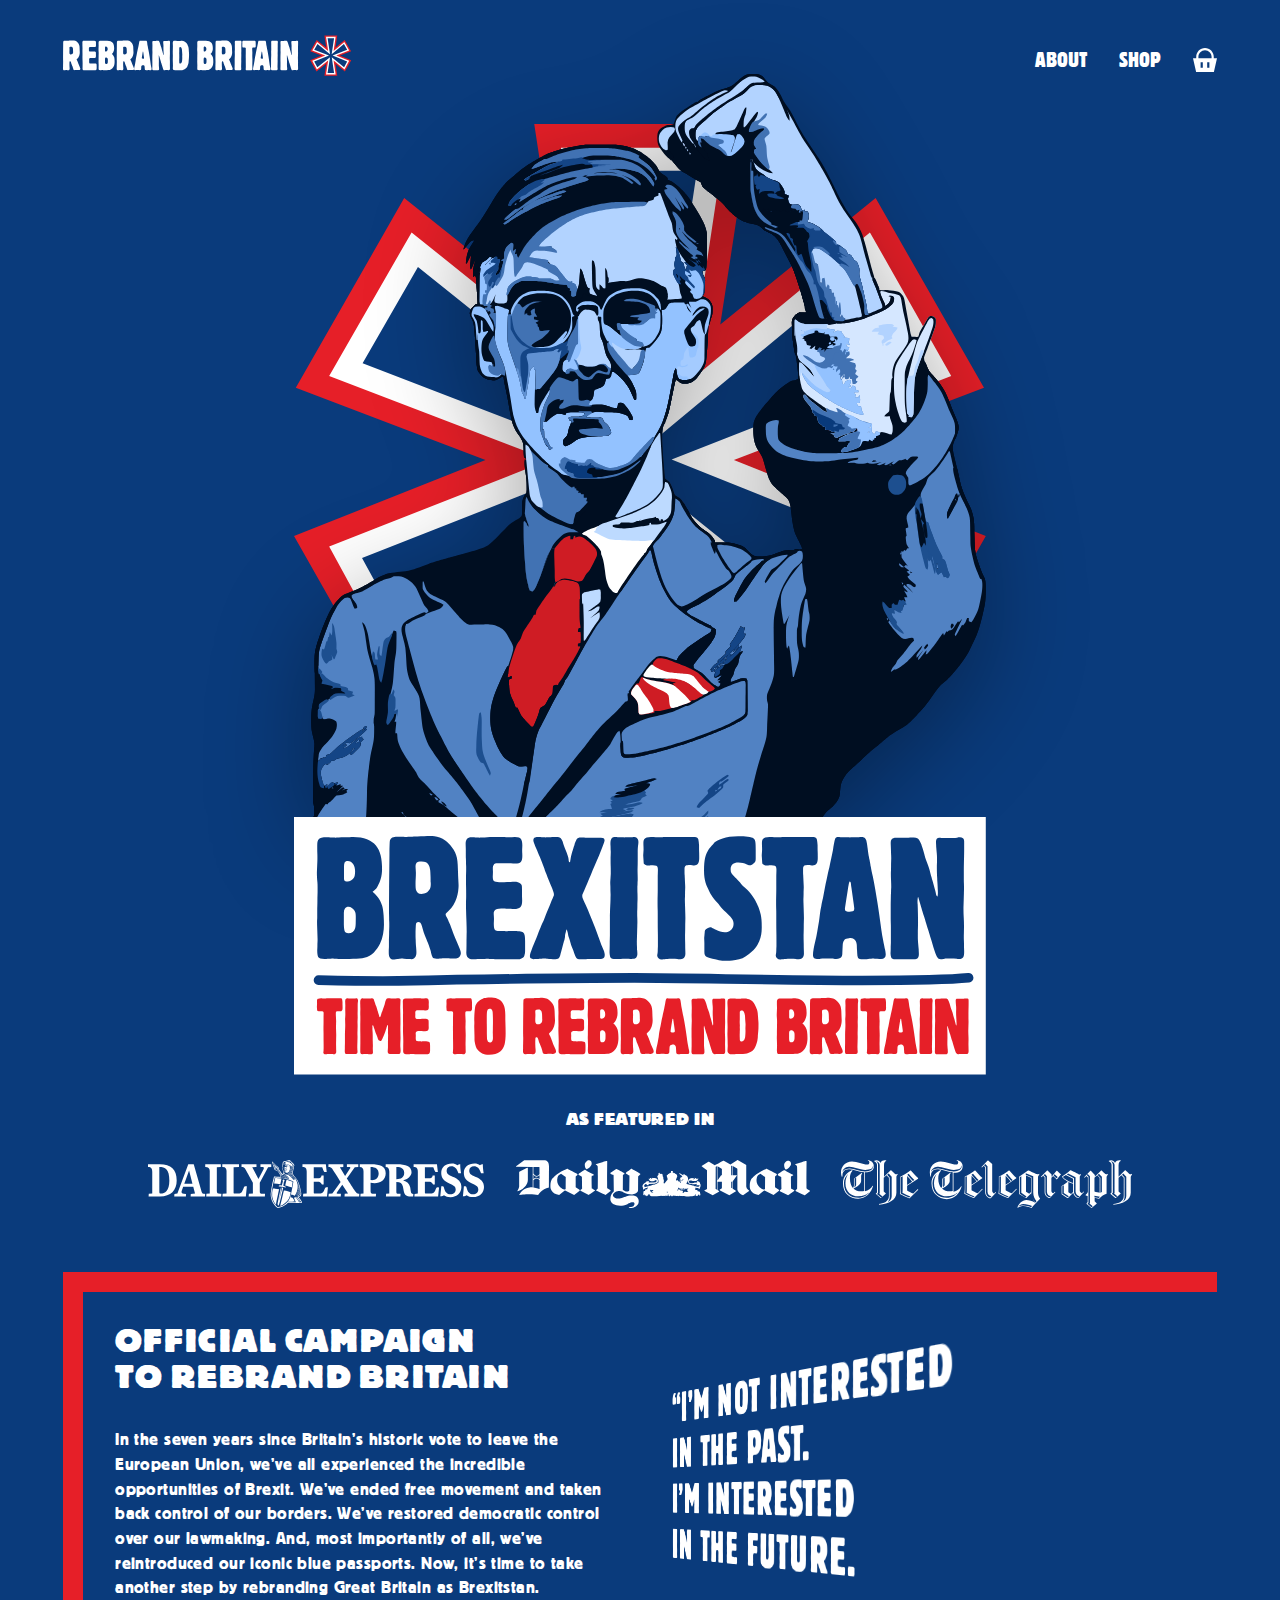
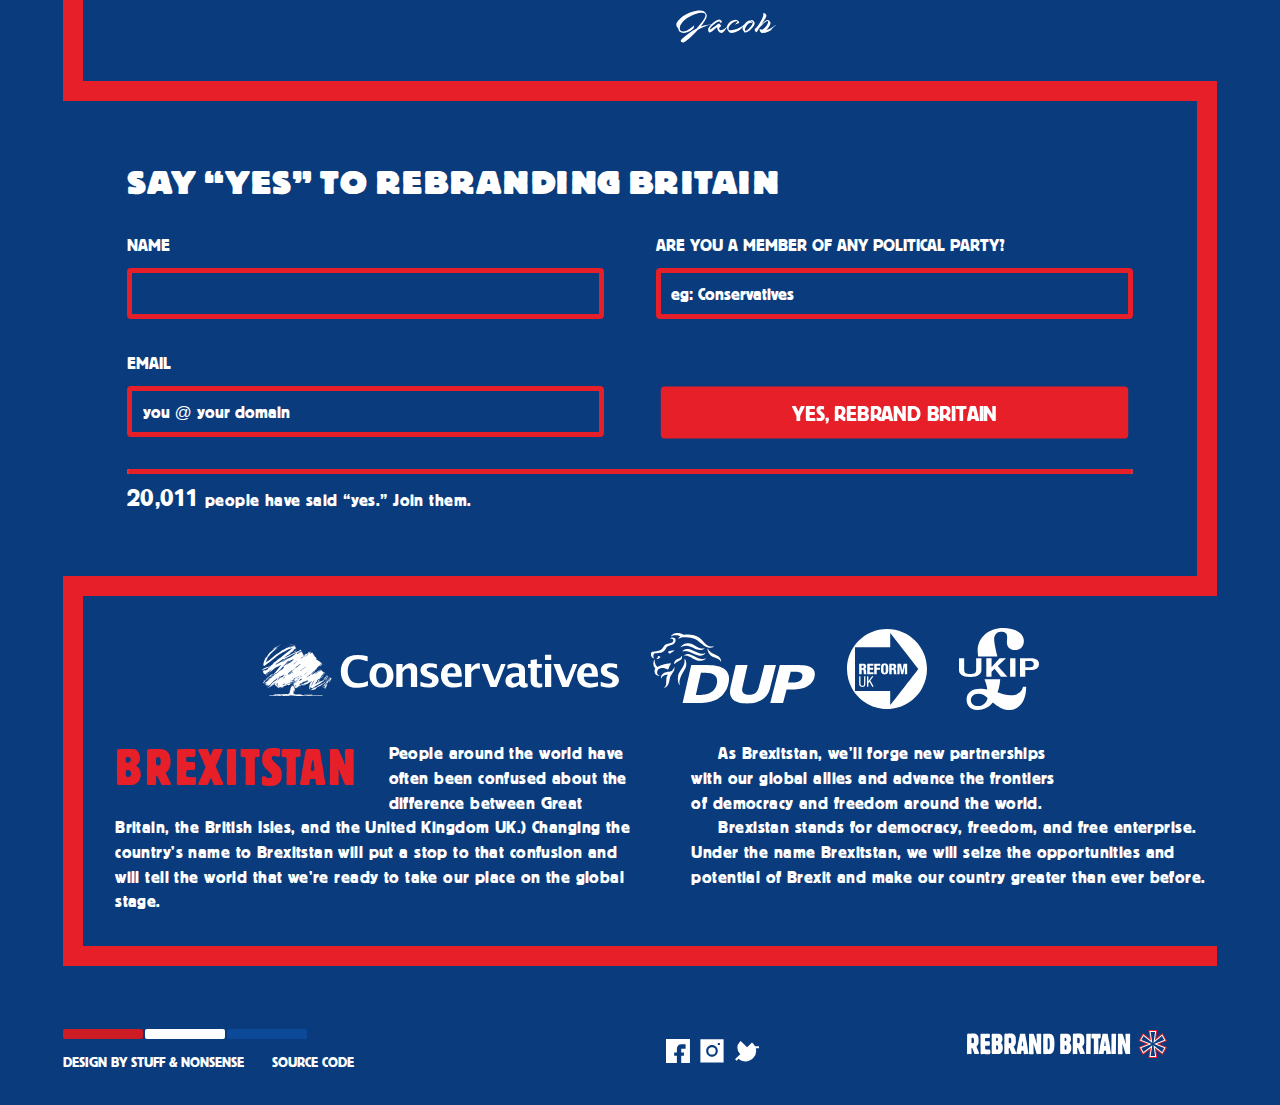
==== index.html @ 07d40673 "First commit" ====
<!DOCTYPE html>
<html lang="en" data-user-color-scheme="blue-theme" class="no-js">
<title>Brexitstan | Rebrand Britain</title>
<meta charset="utf-8">
<meta name="viewport" content="width=device-width, initial-scale=1">

<!-- ****************************************************
Andy Clarke @malarkey https://stuffandnonsense.co.uk
********************************************************* -->

<style>@keyframes progress{0%{transform:scaleX(.1)}to{transform:scaleX(.9)}}:root{--font-family-default:"block-berthold-regular", sans-serif;--font-family-condensed:"block-berthold-condensed", sans-serif;--font-family-heavy:"block-berthold-heavy", sans-serif;--font-size-x-small:11px;--font-size-small:clamp(0.69rem, calc(0.64rem + 0.27vw), 0.88rem);--font-size-default:clamp(0.83rem, calc(0.76rem + 0.38vw), 1.10rem);--font-size-medium:clamp(1.00rem, calc(0.89rem + 0.54vw), 1.38rem);--font-size-large:clamp(1.20rem, calc(1.05rem + 0.74vw), 1.72rem);--font-size-x-large:clamp(1.44rem, calc(1.24rem + 1.01vw), 2.15rem);--font-size-display:clamp(2.07rem, calc(1.71rem + 1.83vw), 3.36rem);--font-weight-default:400;--font-weight-medium:500;--font-weight-bold:900;--lineheight-text-default:1.45;--lineheight-text-alt:1.1;--color-accent:#e61f28;--color-background:#0a3b7c;--color-background-selection:rgba(0,0,0,.15);--color-border:var(--color-accent);--color-text-default:#fff;--color-text-link:var(--color-accent);--color-text-link-hover:var(--color-text-link);--color-text-link-underline:var(--color-text-link);--color-button-background:var(--color-accent);--color-button-text:var(--color-text-default);--color-input-background:var(--color-background);--color-input-border-active:var(--color-input-background);--color-input-placeholder:var(--color-text-default);--color-logo-outer:#e61f28;--color-logo-middle:#fff;--color-logo-inner:#0a3b7c;--color-header-base:#fff;--color-header-title:#e61f28;--color-header-divider:#0a3b7c;--color-header-tagline:#0a3b7c;--color-bg-outer:#e61f28;--color-bg-middle:#fff;--color-bg-inner:#0a3b7c;--color-banner-1:#144586;--color-banner-2:#1d4f8f;--color-banner-3:#b2d3ff;--color-banner-4:#000e21;--color-banner-5:#4172b3;--color-banner-6:#5182c3;--color-banner-7:#cf1c24;--color-banner-8:#93c2ff;--color-banner-9:#afd2ff;--color-banner-10:#bddaff;--color-banner-11:#d5e7ff;--color-banner-12:#5283c4;--color-banner-13:#fff;--color-banner-14:#6091d2;--color-banner-15:#a4cbff;--color-banner-16:#fff;--color-banner-17:#093a7b;--color-banner-18:#144586;--border-width-thin:5px;--border-width-thick:20px;--border-radius-default:.25rem;--border-radius-large:5rem;--grid-template-columns:[a1] 4fr [a2] 1fr [a3] 3fr [a4] 2fr [a5] 2fr [a6] 3fr [a7] 1fr [a8] 4fr [a9];--grid-column-gap:4vw;--grid-row-gap:2vh;--max-width:90rem;--spacing-small:clamp(0.50rem, calc(0.45rem + 0.27vw), 0.69rem);--spacing-default:clamp(1.50rem, calc(1.34rem + 0.80vw), 2.06rem);--spacing-medium:clamp(1.50rem, calc(1.34rem + 0.80vw), 2.06rem);--spacing-large:clamp(3.00rem, calc(2.68rem + 1.61vw), 4.13rem);--svg-width:clamp(1.50rem, calc(1.34rem + 0.80vw), 2.06rem);--animate-duration:5s;--animate-delay:1s;--animate-function:ease-in;--animate-repeat:1;--duration-promptly:.25s;--duration-quickly:.5s;--scale-up:1.1;--scale-down:.98;--brightness-up:1.25}[data-user-color-scheme=red-theme]{--color-background:#1d1b18;--color-text-default:#e61f28;--color-button-text:var(--color-background);--color-logo-outer:#e61f28;--color-logo-middle:#1d1b18;--color-logo-inner:#e61f28;--color-header-base:#e61f28;--color-header-title:#1d1b18;--color-header-divider:#1d1b18;--color-header-tagline:#1d1b18;--color-bg-outer:#e61f28;--color-bg-middle:#1d1b18;--color-bg-inner:#e61f28;--color-banner-1:#807c72;--color-banner-2:#801318;--color-banner-3:#fff;--color-banner-4:#151515;--color-banner-5:#ccc6b7;--color-banner-6:#cf1c24;--color-banner-7:#cf1c24;--color-banner-8:#f0e9d7;--color-banner-9:#f0e9d7;--color-banner-10:#e6dfce;--color-banner-11:#fff;--color-banner-12:#cf1c24;--color-banner-13:#fff;--color-banner-14:#ccc6b7;--color-banner-15:#fff;--color-banner-16:#fff;--color-banner-17:#807C72;--color-banner-18:#99151b}[data-user-color-scheme=blue-theme],[data-user-color-scheme=white-theme]{--color-header-title:#e61f28;--color-banner-7:#cf1c24;--color-banner-13:#fff;--color-banner-16:#fff}[data-user-color-scheme=white-theme]{--color-background:#fffdf5;--color-text-default:#151515;--color-button-text:var(--color-background);--color-logo-outer:#151515;--color-logo-middle:#fff8e4;--color-logo-inner:#e61f28;--color-header-base:#151515;--color-header-divider:#e61f28;--color-header-tagline:#e61f28;--color-bg-outer:#151515;--color-bg-middle:#fff8e4;--color-bg-inner:#e61f28;--color-banner-1:#807c72;--color-banner-2:#801318;--color-banner-3:#fff;--color-banner-4:#151515;--color-banner-5:#ccc6b7;--color-banner-6:#cf1c24;--color-banner-8:#f0e9d7;--color-banner-9:#f0e9d7;--color-banner-10:#e6dfce;--color-banner-11:#fff;--color-banner-12:#cf1c24;--color-banner-14:#ccc6b7;--color-banner-15:#fff;--color-banner-17:#807C72;--color-banner-18:#99151b}[data-user-color-scheme=blue-theme]{--color-background:#0a3b7c;--color-text-default:#fff;--color-button-text:var(--color-text-default);--color-logo-outer:#e61f28;--color-logo-middle:#fff;--color-logo-inner:#0a3b7c;--color-header-base:#fff;--color-header-divider:#0a3b7c;--color-header-tagline:#0a3b7c;--color-bg-outer:#e61f28;--color-bg-middle:#fff;--color-bg-inner:#0a3b7c;--color-banner-1:#144586;--color-banner-2:#1d4f8f;--color-banner-3:#b2d3ff;--color-banner-4:#000e21;--color-banner-5:#4172b3;--color-banner-6:#5182c3;--color-banner-8:#93c2ff;--color-banner-9:#afd2ff;--color-banner-10:#bddaff;--color-banner-11:#d5e7ff;--color-banner-12:#5283c4;--color-banner-14:#6091d2;--color-banner-15:#a4cbff;--color-banner-17:#093a7b;--color-banner-18:#144586}@-ms-viewport{width:device-width}@-o-viewport{width:device-width}@viewport{width:device-width}::-moz-selection{background-color:var(--color-background-selection);text-shadow:none}::selection{background-color:var(--color-background-selection);text-shadow:none}::-webkit-scrollbar{height:6px;width:6px}::-webkit-scrollbar-thumb{width:3px;background-color:var(--color-accent);border-radius:3px}::-webkit-scrollbar-track{background-color:rgba(0,0,0,.15);border-radius:0}[id]{scroll-margin-top:var(--spacing-large)}.sr-only{position:absolute;margin:-1px;padding:0;height:1px;width:1px;overflow:hidden;border:0;-webkit-clip-path:polygon(0 0,0 0,0 0);clip-path:polygon(0 0,0 0,0 0);white-space:nowrap}@font-face{font-family:"block-berthold-regular";src:url(/fonts/block-berthold-regular.woff2)format("woff2");font-display:swap;font-weight:400;font-style:normal}@font-face{font-family:"block-berthold-condensed";src:url(/fonts/block-berthold-condensed.woff2)format("woff2");font-display:swap;font-weight:400;font-style:normal}@font-face{font-family:"block-berthold-heavy";src:url(/fonts/block-berthold-heavy.woff2)format("woff2");font-display:swap;font-weight:400;font-style:normal}body,html{font-size:1em}html{-webkit-text-size-adjust:100%;overflow-x:hidden;scroll-behavior:smooth}@media screen and (prefers-reduced-motion:reduce){html{scroll-behavior:auto;animation-duration:1ms!important;animation-iteration-count:1!important;transition-duration:1ms!important}}body{margin:0 auto;padding:var(--spacing-default);max-width:var(--max-width);background-color:var(--color-background);color:var(--color-text-default);font-family:var(--font-family-default);font-feature-settings:liga 1;font-weight:var(--font-weight-default);line-height:var(--lineheight-text-default)}@media (min-width:64em){body{padding:var(--spacing-default) var(--spacing-large)}}@supports (font-variant-ligatures:common-ligatures){body{font-feature-settings:normal;font-variant-ligatures:common-ligatures}}a,a:visited{display:inline-block;color:var(--color-text-link);text-decoration:underline;text-decoration-color:var(--color-text-link-hover);text-decoration-thickness:.5px;text-underline-offset:.15em;transform:translateY(0);transition:all var(--duration-quickly) ease}a:hover{text-decoration-skip-ink:auto;color:var(--color-text-link-hover)}a:active,a:focus-visible{color:var(--color-text-link);outline:0;text-decoration-thickness:1.5px;text-underline-offset:.15em;transform:translateY(1px)}a:not([class]){text-decoration-skip-ink:ink}:is(h1,h2,h3,h4){margin:0 0 var(--spacing-default);font-style:normal;font-weight:400;letter-spacing:.025em;line-height:var(--lineheight-text-alt);text-transform:uppercase;text-wrap:balance}:is(h1,h2,h3),:is(h1,h2,h3,h4){font-family:var(--font-family-heavy)}blockquote p,h1{font-size:var(--font-size-display)}h2{font-size:var(--font-size-x-large)}h3{margin:0 0 var(--spacing-small);font-size:var(--font-size-large)}h2 span{text-decoration:line-through;text-decoration-color:var(--color-accent);text-decoration-style:wavy;text-decoration-thickness:2px}body>h2,p{font-size:var(--font-size-default)}body>h2{text-align:center}p{margin:0 0 var(--spacing-small);letter-spacing:.025em;line-height:var(--lineheight-text-default);orphans:3}.alt--dropcap::first-letter{float:left;margin-top:5px;margin-right:15px;padding:10px;width:65px;height:65px;font-family:var(--font-family-heavy);font-size:45px;line-height:50px;text-align:center;background-color:var(--color-text-default);color:var(--color-background);transition:all .5s ease-in-out;box-sizing:border-box}@media (min-width:64em){.alt--secondary{font-size:var(--font-size-small)}}blockquote{margin:0 0 var(--spacing-medium)0;padding:0}blockquote p{line-height:var(--lineheight-text-alt);text-transform:uppercase;text-wrap:balance}@media (min-width:64em){.warp,.warp p{position:relative}.warp{margin:var(--spacing-large)0 0;perspective:800px;perspective-origin:100px 50%}.warp p{top:-30px;left:-120px;margin-bottom:0;font-family:var(--font-family-condensed);hanging-punctuation:first;transform:rotateY(-50deg)}}:is(ol,ul){list-style-type:none;margin-top:var(--spacing-default);margin-bottom:var(--spacing-default);margin-left:0;padding-left:0;font-size:var(--font-size-default);counter-reset:list-counter}ol li:before,ul li:before{margin-right:var(--spacing-small);color:var(--color-accent)}ul li:before{content:"• "}ol li{counter-increment:list-counter}ol li:before{content:counter(list-counter)}ul[class*=alt-] li:before{content:"";display:none}[class=alt-themes]{display:flex;justify-content:flex-start;gap:0 2px;margin:0}[class=alt-themes] li{width:80px}[class=alt-themes] li label{display:block;cursor:pointer}[class=alt-themes] li svg{display:block;margin:0 auto}[class=alt-themes] input{display:none}b,strong{font-weight:var(--font-weight-default)}em,i,small{font-style:normal}small{font-size:var(--font-size-small)}form,hr{padding:0}hr{border:0;border-bottom:var(--border-width-thin) solid var(--color-border);clear:both;display:block;height:1px;margin:var(--spacing-default)0}hr.alt--spacer{margin:var(--spacing-medium)0;border-bottom-width:0}img{border-width:0;content-visibility:auto;vertical-align:middle;max-width:100%;height:auto}.logo-path{fill:var(--color-text-default)}.logo-stroke{fill:var(--color-background)}.logo-outer{fill:var(--color-logo-outer)}.logo-middle{fill:var(--color-logo-middle)}.logo-inner{fill:var(--color-logo-inner)}form{margin:0 0 var(--spacing-default)0}label{display:inline-block;margin:0 0 var(--spacing-small);font-size:var(--font-size-default);text-transform:uppercase}:is([type=email],[type=text]){-webkit-appearance:none;appearance:none;display:inline-block;margin:0 0 var(--spacing-default);padding:var(--spacing-small);width:100%;background-color:var(--color-input-background);border-color:var(--color-border);border-width:var(--border-width-thin);border-style:solid;border-radius:var(--border-radius-default);box-shadow:none;box-sizing:border-box;font-family:var(--font-family-default);font-size:var(--font-size-default);color:var(--color-text-default);transition:all var(--duration-quickly) ease;caret-color:var(--color-accent)}:is([type=email]:focus,[type=text]:focus){outline:0;border-color:var(--color-border);accent-color:var(--color-accent)}:is([type=email].error,[type=text].error){border-color:var(--color-accent)}input[type]::placeholder{font-family:var(--font-family-default);color:var(--color-input-placeholder)}input:focus::-webkit-input-placeholder{transition:opacity .5s .25s ease!important;opacity:0}input:focus::placeholder{transition:opacity .5s .25s ease!important;opacity:0}label:has(br){display:none}@media (min-width:64em){label:has(br){display:block}}:is(.btn,.btn:visited){display:block;margin:0;padding:.85rem var(--spacing-default);width:100%;background-color:var(--color-button-background);border-width:0;border-radius:var(--border-radius-default);box-sizing:border-box;font-family:var(--font-family-default);font-size:var(--font-size-medium);text-decoration:none;text-transform:uppercase;color:var(--color-button-text);text-align:center;transform:scale(var(--scale-down));transition:all .5s ease;cursor:pointer}.btn:hover{text-decoration:none;background-color:var(--color-accent);color:var(--color-button-text);transform:scale(1)}.btn:active{text-decoration:none;transform:scale(var(--scale-down))}@media (min-width:48em){.flex{display:flex;gap:0 var(--grid-column-gap)}.flex-align-start{align-items:flex-start}.flex>*{flex:1}}header{margin-bottom:var(--spacing-default)}header h1{margin:0 auto;max-width:320px}header h1 a{display:block}@media (min-width:64em){header{display:grid;grid-template-columns:var(--grid-template-columns)}header h1{grid-column:a1/a3;margin:0;max-width:100%}header [role=navigation]{grid-column:a7/a9}}[role=banner]{display:grid;grid-template-columns:var(--grid-template-columns);align-items:start;margin-bottom:var(--spacing-medium)}[role=banner] svg{grid-column:a1/a9;max-width:100%}[role=banner] svg:nth-of-type(1),[role=banner] svg:nth-of-type(2){grid-row:1}[role=banner] svg:nth-of-type(1){transform:translateY(50px)}[role=banner] svg:nth-of-type(2){filter:drop-shadow(0 25px 50px rgba(0,0,0,.35))}[role=banner] svg:nth-of-type(3){grid-row:2;z-index:2}@media (min-width:64em){[role=banner]{margin-bottom:-10px;transform:translateY(-45px)}[role=banner] svg{grid-column:a2/a8}}#svg-banner__bg .bg-outer{fill:var(--color-bg-outer)}#svg-banner__bg .bg-middle{fill:var(--color-bg-middle)}#svg-banner__bg .bg-inner{fill:var(--color-bg-inner)}#svg-banner__img .img-color-1{fill:var(--color-banner-1)}#svg-banner__img .img-color-2{fill:var(--color-banner-2)}#svg-banner__img .img-color-3{fill:var(--color-banner-3)}#svg-banner__img .img-color-4{fill:var(--color-banner-4)}#svg-banner__img .img-color-5{fill:var(--color-banner-5)}#svg-banner__img .img-color-6{fill:var(--color-banner-6)}#svg-banner__img .img-color-7{fill:var(--color-banner-7)}#svg-banner__img .img-color-8{fill:var(--color-banner-8)}#svg-banner__img .img-color-9{fill:var(--color-banner-9)}#svg-banner__img .img-color-10{fill:var(--color-banner-10)}#svg-banner__img .img-color-11{fill:var(--color-banner-11)}#svg-banner__img .img-color-12{fill:var(--color-banner-12)}#svg-banner__img .img-color-13{fill:var(--color-banner-13)}#svg-banner__img .img-color-14{fill:var(--color-banner-14)}#svg-banner__img .img-color-15{fill:var(--color-banner-15)}#svg-banner__img .img-color-16{fill:var(--color-banner-16)}#svg-banner__img .img-color-17{fill:var(--color-banner-17)}#svg-banner__img .img-color-18{fill:var(--color-banner-18)}#svg-header .header__base{fill:var(--color-header-base)}#svg-header .header__title{fill:var(--color-header-title)}#svg-header .header__divider{stroke:var(--color-header-divider)}#svg-header .header__tagline{fill:var(--color-header-tagline)}[role=navigation]{display:flex;justify-content:center;align-items:center;gap:0 var(--spacing-default)}[role=navigation] a,[role=navigation] a:visited{display:flex;align-items:center;gap:0 var(--spacing-small);font-family:var(--font-family-condensed);font-size:var(--font-size-medium);color:var(--color-text-default);text-decoration:none;text-transform:uppercase;transition:all var(--duration-promptly) ease-in-out}[role=navigation] a:hover{text-decoration:underline;text-decoration-color:var(--color-accent);text-decoration-style:wavy}@media (min-width:64em){[role=navigation]{justify-content:flex-end}}[role=contentinfo] a,[role=contentinfo] a:visited{color:var(--color-text-default);text-decoration:none;text-transform:uppercase}[role=contentinfo]>*{margin-bottom:var(--spacing-default)}[role=contentinfo] [title=Top]{display:block;width:200px}[role=contentinfo] [title=Top] svg{width:200px}@media (min-width:64em){[role=contentinfo]{display:grid;grid-template-columns:var(--grid-template-columns);gap:var(--grid-column-gap)}[role=contentinfo]>*{margin-bottom:0}[role=contentinfo]>:nth-child(1){grid-column:a1/a5}[role=contentinfo]>:nth-child(2){grid-column:a5/a7}[role=contentinfo]>:nth-child(3){grid-column:a7/a9}}main{padding:var(--spacing-default);border-top:var(--border-width-thick) solid var(--color-border);border-bottom:var(--border-width-thick) solid var(--color-border);border-left:var(--border-width-thick) solid var(--color-border)}@media (min-width:64em){main{display:grid;grid-template-columns:var(--grid-template-columns);gap:var(--grid-column-gap)}main div{grid-column:span 4}}my-about{display:block;margin-bottom:var(--spacing-medium)}@supports (initial-letter:1) or (-webkit-initial-letter:1){my-about p:first-of-type:first-letter{margin-right:1ch;font-family:-apple-system,BlinkMacSystemFont,sans-serif;font-weight:700;-webkit-initial-letter:3;initial-letter:3;color:var(--color-accent)}}my-about>:nth-child(1){padding:var(--spacing-default)0 0 var(--spacing-default);border-top:var(--border-width-thick) solid var(--color-border);border-left:var(--border-width-thick) solid var(--color-border)}@media (min-width:64em){my-about{display:grid;grid-template-columns:var(--grid-template-columns);gap:var(--grid-column-gap);align-content:start;margin-bottom:var(--spacing-large)}my-about>:nth-child(1){grid-column:a1/a4;grid-row:1}my-about>:nth-child(2){grid-column:a3/a9;grid-row:1;align-self:start;z-index:-1}}my-form,my-introduction{display:block;border-bottom:var(--border-width-thick) solid var(--color-border)}my-introduction{margin-bottom:var(--spacing-large);padding:0 0 var(--spacing-default) var(--spacing-default);border-left:var(--border-width-thick) solid var(--color-border);column-width:28em;gap:var(--grid-column-gap);text-wrap:balance}my-form p,my-introduction h2,my-introduction p{margin-bottom:0}my-introduction h2{float:left;margin:0 var(--spacing-default)0 0;font-family:var(--font-family-condensed);font-size:var(--font-size-display);line-height:1;color:var(--color-accent)}my-introduction p+p{text-indent:3ch}my-form{padding:var(--spacing-large);border-right:var(--border-width-thick) solid var(--color-border)}my-form b{font-size-adjust:.75}@media (min-width:64em){my-form form{display:grid;grid-template-columns:var(--grid-template-columns);gap:var(--grid-column-gap);margin:0;padding:0}my-form form div{grid-column:span 4}}my-newspapers,my-parties{display:flex;justify-content:center;align-items:center;gap:var(--spacing-default)}my-newspapers{margin-bottom:var(--spacing-medium);padding:0 var(--spacing-large)}@media (min-width:64em){my-newspapers{margin-bottom:var(--spacing-large)}}my-parties{padding:var(--spacing-default) var(--spacing-large);border-left:var(--border-width-thick) solid var(--color-border)}my-progress{margin:0 0 var(--spacing-small);background-color:var(--color-text-default)}my-progress,my-progress span,my-reel p{border-radius:var(--border-radius-default)}my-progress,my-progress span{display:block;height:var(--border-width-thin)}my-progress span{background-color:var(--color-accent);transform-origin:0 0;animation-name:progress;animation-delay:2s;animation-duration:2s;animation-fill-mode:both}my-reel,my-shop{margin-bottom:var(--spacing-medium)}my-reel{display:flex;gap:0 var(--spacing-default);overflow-x:auto;overflow-y:hidden;padding-bottom:var(--spacing-medium);scroll-snap-type:x mandatory}my-reel>div{flex:0 0 320px;display:grid;grid-template-columns:var(--spacing-default) auto var(--spacing-default);grid-template-rows:auto min-content var(--spacing-default)}my-reel img{grid-column:1/4;grid-row:1/4;transform:scale(.95);transition:transform 1s ease-in-out}my-reel>div:hover img{transform:scale(1)}my-reel p{margin:0;grid-column:2/3;grid-row:2;z-index:2;padding:.5rem 0;text-align:center;text-transform:uppercase}my-reel a,my-reel a:hover,my-reel a:visited,my-reel p{background-color:var(--color-button-background);color:var(--color-button-text)}my-shop{display:block;padding:var(--spacing-default) var(--spacing-default)0 var(--spacing-default);border-top:var(--border-width-thick) solid var(--color-border);border-left:var(--border-width-thick) solid var(--color-border)}@media (min-width:64em){my-shop{margin-bottom:var(--spacing-large)}}my-shop h1+p{column-width:28em;gap:var(--grid-column-gap);text-wrap:balance}my-social{display:flex;gap:var(--spacing-small)}</style>

<link rel="preload" type="font/woff2" href="/fonts/block-berthold-regular.woff2" as="font" crossorigin="">
<link rel="preload" type="font/woff2" href="/fonts/block-berthold-heavy.woff2" as="font" crossorigin="">

<link rel="apple-touch-icon" sizes="180x180" href="apple-touch-icon.png">
<link rel="icon" type="image/png" sizes="32x32" href="favicon-32x32.png">
<link rel="icon" type="image/png" sizes="16x16" href="favicon-16x16.png">

<meta name="twitter:card" content="summary">
<meta name="twitter:image" property="og:image" content="/img/card.webp">

<meta name="author" content="Rebrand Britain">
<meta name="robots" content="index, follow, noodp">

<meta property="og:type" content="article">
<meta property="article:author" content="Rebrand Britain">
<meta property="og:description" content="">

<meta name="apple-mobile-web-app-title" content="Brexitstan">
<meta name="msapplication-TileColor" content="#e61f28">
<meta name="theme-color" content="#e61f28">

<link rel="manifest" href="site.webmanifest">

<body id="rebrand-britain">

<header>

<h1><a href="/index.html" rel="home">
<svg xmlns="http://www.w3.org/2000/svg" viewBox="0 0 400 60" class="logo">

<g fill="none" fill-rule="evenodd">

<path class="logo-outer" fill="#CF1C24" fill-rule="nonzero" d="m378.123 41.441 13.096 10.537L400 36.323 384.225 30l15.626-6.022-8.929-15.806-12.799 10.538L380.653 2h-17.859l2.53 16.86-13.246-10.688-8.929 15.806L358.775 30 343 36.323l8.781 15.655 13.543-10.838-2.53 16.86h17.859z"/>

<path class="logo-middle" fill="#FFF" d="M364.993 3.969h13.442l-2.897 19.499 14.914-12.439 6.698 11.959L379.243 30l17.907 7.204-6.412 11.959-15.2-12.247 2.897 19.163h-13.442l2.992-19.163-15.627 12.247-6.461-11.959L363.995 30l-18.098-7.012 6.793-11.959 15.295 12.439z"/>

<path class="logo-inner" fill="#CF1C24" d="M367.225 5.89h8.977l-3.325 22.285 17.005-14.264 4.466 8.02-20.235 8.021 20.282 8.213-4.275 8.068-17.147-13.88 3.229 21.757h-9.024l3.42-21.757-17.623 13.88-4.37-8.068 20.615-8.213-20.568-8.021 4.56-8.02 17.386 14.072z"/>

<path class="logo-path" fill="#FFF" fill-rule="nonzero" d="M.23 15.076v-1.129c0-.482.01-.974.03-1.475.019-.502.038-.965.057-1.389.02-.424.067-.694.144-.81.192-.501.558-.8 1.096-.897.538-.096.999-.145 1.383-.145h.606c.288 0 .596.01.922.03.327.019.634.028.923.028h.72c.116 0 .337-.01.663-.029.327-.019.683-.038 1.067-.057l1.067-.058c.326-.02.547-.03.663-.03a96.605 96.605 0 0 1 2.22-.086C12.5 9.009 13.221 9 13.951 9c.346 0 .788.02 1.326.058a6.194 6.194 0 0 1 1.73.405c.615.231 1.269.588 1.96 1.07.692.483 1.365 1.187 2.018 2.112.5.656.884 1.273 1.153 1.852.27.579.471 1.206.606 1.88.134.676.22 1.438.26 2.286.038.85.076 1.871.114 3.067 0 .155.01.415.03.781l.057 1.158c.02.405.038.8.058 1.186.019.386.028.656.028.81 0 .463-.048 1.06-.144 1.794-.096.733-.269 1.495-.519 2.285-.25.791-.605 1.582-1.066 2.373a8.667 8.667 0 0 1-1.73 2.112c-.346.309-.576.52-.692.636a.627.627 0 0 0-.173.463c0 .193.058.386.173.579l.346.579c.077.193.154.366.23.52.078.155.155.328.231.521a26.116 26.116 0 0 1 .808 1.968c.115.308.24.646.374 1.012.135.367.318.859.548 1.476.308.81.634 1.61.98 2.401.346.791.673 1.572.98 2.344.116.27.212.53.289.78.077.252.115.531.115.84 0 .347-.144.723-.432 1.128-.289.405-.856.608-1.701.608-.116 0-.308-.01-.577-.03-.269-.018-.557-.028-.865-.028-.307 0-.605-.01-.893-.029a10.61 10.61 0 0 0-.606-.029c-.115 0-.307.01-.576.029-.27.02-.567.039-.894.058-.327.02-.634.038-.922.058-.289.019-.49.029-.606.029-.73 0-1.182-.164-1.355-.492-.173-.328-.336-.82-.49-1.476a6.14 6.14 0 0 0-.23-.954c-.116-.367-.23-.724-.346-1.071a21.38 21.38 0 0 0-.317-.897l-.144-.376a17.704 17.704 0 0 1-.52-1.273 17.704 17.704 0 0 0-.518-1.273 11.031 11.031 0 0 1-.692-2.083 21.345 21.345 0 0 0-.548-1.736c-.173-.463-.47-.694-.893-.694-.308 0-.52.077-.635.231-.115.154-.173.27-.173.347-.038.116-.067.347-.086.695-.02.347-.038.733-.058 1.157-.019.424-.029.83-.029 1.215v.81c0 .424.01.8.03 1.128.019.328.028.589.028.782a27.543 27.543 0 0 0 .115 1.88 27.544 27.544 0 0 1 .116 1.939c0 .115-.01.299-.03.55-.018.25-.086.5-.2.752-.116.25-.29.472-.52.665-.23.193-.557.29-.98.29-.115 0-.317-.01-.605-.03l-.894-.057-.922-.058c-.308-.02-.52-.03-.635-.03-.23 0-.451.01-.663.03a8.96 8.96 0 0 0-.663.087c-.115 0-.374.028-.778.086a7.375 7.375 0 0 1-.778.087c-.462 0-.836-.173-1.125-.52C.144 49.504 0 48.945 0 48.173v-.636c0-.309.01-.57.029-.781a7.73 7.73 0 0 0 .029-.695v-2.228c0-.154.01-.443.028-.868.02-.424.03-.867.03-1.33 0-.463.009-.907.028-1.331.02-.425.029-.733.029-.926v-1.07c0-.213-.01-.483-.029-.81-.02-.329-.029-.763-.029-1.303a137.386 137.386 0 0 1-.029-4.976c.02-1.852.03-3.53.03-5.034l.115-11.11Zm8.706 3.992c0 .193.02.57.058 1.129.039.56.058.935.058 1.128 0 .617-.02 1.225-.058 1.823a28.41 28.41 0 0 0-.029 3.067c.02.405.087.762.202 1.07.115.309.308.57.577.781.269.213.653.319 1.153.319.269 0 .576-.039.922-.116a2.796 2.796 0 0 0 1.01-.463c.326-.231.605-.55.835-.955.23-.405.346-.935.346-1.591v-.434c0-.135-.02-.299-.058-.492v-.81c0-.386-.01-.79-.028-1.215l-.058-1.244c-.02-.405-.048-.685-.087-.84-.076-.655-.23-1.166-.46-1.533-.231-.366-.481-.636-.75-.81a1.742 1.742 0 0 0-.836-.29c-.289-.018-.548-.028-.779-.028-.884 0-1.441.125-1.672.376-.23.25-.346.627-.346 1.128Zm37.777 28.528c0 .463-.086.983-.26 1.562-.172.579-.682.945-1.527 1.1h-5.362c-.192 0-.577.01-1.153.028-.577.02-.961.03-1.153.03-.116 0-.317-.01-.606-.03a215.21 215.21 0 0 0-1.816-.115c-.307-.02-.519-.03-.634-.03-.192 0-.519.01-.98.03-.461.019-.961.038-1.5.057l-1.527.058c-.48.02-.817.03-1.009.03-.577 0-1.067-.174-1.47-.522-.404-.347-.606-.887-.606-1.62 0-.038.01-.385.03-1.041.019-.656.028-1.389.028-2.2 0-.81.01-1.59.029-2.343.02-.752.029-1.263.029-1.533a149.848 149.848 0 0 0-.115-4.427 149.847 149.847 0 0 1-.116-4.484v-.695c0-.347.01-.704.029-1.07.02-.367.029-.723.029-1.07v-.753c0-.81-.01-1.63-.029-2.459-.02-.83-.029-1.65-.029-2.46v-.838c0-.405.01-.83.029-1.273.02-.444.029-.868.029-1.273v-.897c0-.116-.01-.338-.029-.666a18.38 18.38 0 0 1-.029-1.07c0-.386-.01-.743-.029-1.07-.019-.329-.028-.57-.028-.724v-2.141c0-.193-.01-.56-.03-1.1-.019-.54-.028-.906-.028-1.099 0-.578.144-1.07.432-1.475.289-.405.817-.608 1.586-.608h.461c.23 0 .48.02.75.058.269 0 .528.01.778.029.25.02.413.029.49.029a61.09 61.09 0 0 0 2.739-.116 59.185 59.185 0 0 1 2.853-.116c.154 0 .433.01.836.03.404.019.836.028 1.298.028.46 0 .893.01 1.297.03.403.018.701.028.893.028.308 0 .635-.01.98-.029.347-.02.692-.029 1.038-.029 1.115 0 1.807.232 2.076.695.269.462.404 1.138.404 2.025 0 .308-.01.598-.03.868-.018.27-.028.56-.028.868 0 .115.01.414.029.897.019.482.029.8.029.954 0 .965-.173 1.63-.52 1.997-.345.366-.96.55-1.844.55-.23 0-.471-.01-.721-.03-.25-.019-.49-.028-.72-.028h-.98c-.231 0-.462-.01-.693-.03a8.297 8.297 0 0 0-.691-.028c-.193 0-.567.01-1.125.029-.557.019-.932.029-1.124.029-.192 0-.404.029-.634.086-.23.058-.423.241-.577.55a1.459 1.459 0 0 0-.202.637c-.019.231-.01.752.03 1.562 0 .154-.01.444-.03.868-.019.424-.028.714-.028.868 0 .656.134 1.109.403 1.36.27.25.846.376 1.73.376h1.643c.788 0 1.509-.02 2.162-.058.23-.039.461-.058.692-.058h.692c.307 0 .663.039 1.066.116.404.077.74.29 1.01.636.076.116.143.222.201.319.058.096.096.27.115.52.02.251.03.598.03 1.042v1.88c0 .155.009.454.028.897.02.444.029.743.029.897 0 1.08-.212 1.823-.634 2.228-.423.405-1.096.608-2.018.608-.116 0-.327-.01-.634-.03-.308-.019-.644-.038-1.01-.057l-1.037-.058c-.327-.02-.548-.029-.663-.029-1.46 0-2.383.106-2.768.318a1.31 1.31 0 0 0-.691.955c-.039.154-.039.502 0 1.042.038.54.057.906.057 1.1 0 .115-.01.395-.029.838-.019.444-.028.743-.028.897 0 1.119.144 1.803.432 2.054.288.251.798.357 1.528.318h.49c.25 0 .51.01.778.03.27.019.52.028.75.028h.519c.115 0 .394-.01.836-.029.442-.019.74-.029.893-.029.961 0 1.73.03 2.306.087.577.058 1 .203 1.269.434.269.232.442.579.519 1.042.077.463.115 1.1.115 1.91v3.298ZM67.827 27.69a17.73 17.73 0 0 1 1.701 1.707c.596.675 1.105 1.688 1.528 3.038.23.887.384 1.929.461 3.125.077 1.196.116 2.257.116 3.182 0 .926-.096 1.958-.289 3.096a12.652 12.652 0 0 1-1.037 3.298 10.18 10.18 0 0 1-2.018 2.865c-.846.848-1.922 1.446-3.229 1.793-.384.116-.913.193-1.586.232-.672.039-1.393.077-2.162.116-.768.038-1.537.058-2.306.058h-1.902c-.116 0-.298-.01-.548-.03-.25-.019-.51-.028-.778-.028-.27 0-.529-.01-.779-.03a7.963 7.963 0 0 0-.547-.028c-.077 0-.24.01-.49.029-.25.019-.51.029-.779.029s-.528.01-.778.029c-.25.019-.433.029-.548.029-1.23 0-1.95-.222-2.162-.666-.211-.444-.317-1.167-.317-2.17 0-.116.01-.337.029-.665.019-.328.029-.685.029-1.07 0-.387.01-.743.028-1.071.02-.328.03-.57.03-.724 0-.192-.01-.559-.03-1.099l-.057-1.707-.058-1.707c-.02-.54-.029-.926-.029-1.157V37.7c0-.232.01-.473.03-.724.018-.25.028-.482.028-.694V33.535c0-.232.01-.618.029-1.158.019-.54.029-1.128.029-1.765 0-.636.01-1.234.028-1.793.02-.56.03-.955.03-1.187V26.07c0-.501-.02-1.022-.058-1.562a31.71 31.71 0 0 1-.173-3.125c0-.154.01-.453.028-.897.02-.444.039-.916.058-1.418l.058-1.417c.019-.444.029-.762.029-.955v-.781c0-.367-.01-.772-.03-1.215a28.85 28.85 0 0 1-.028-1.244v-.81c0-.463.01-.897.029-1.302.019-.406.115-.753.288-1.042.173-.29.442-.511.807-.665.365-.155.894-.232 1.586-.232h.692c.307 0 .634.02.98.058.346 0 .682.01 1.009.029.326.02.547.029.663.029.23 0 .615-.01 1.153-.03.538-.018 1.124-.038 1.758-.057l1.788-.058c.557-.02.95-.029 1.181-.029 1.845 0 3.392.241 4.642.723 1.249.483 2.248 1.177 2.998 2.084.75.906 1.278 2.025 1.585 3.356.308 1.33.461 2.845.461 4.542 0 1.273-.153 2.373-.46 3.298-.308.926-.539 1.524-.693 1.794-.307.772-.653 1.34-1.037 1.707a9.633 9.633 0 0 1-.98.84Zm-8.244-10.3c-.577 0-.942.184-1.096.55-.153.367-.211.974-.173 1.823v3.53c0 .192.048.395.145.607.096.212.451.318 1.066.318.346 0 .711-.096 1.096-.289.307-.193.615-.482.922-.868.308-.386.461-1.138.461-2.257 0-.925-.22-1.726-.663-2.401-.442-.675-1.028-1.013-1.758-1.013Zm.23 15.334c-.538 0-.932.184-1.181.55-.25.367-.375.84-.375 1.418v3.935c0 .771.067 1.456.202 2.054.134.598.586.897 1.354.897.539 0 1-.145 1.384-.434.385-.29.634-.646.75-1.07.153-.387.24-.956.26-1.708a89.5 89.5 0 0 0 .028-2.285c0-.309-.02-.656-.058-1.042a2.39 2.39 0 0 0-.346-1.042 2.744 2.744 0 0 0-.893-.925 2.075 2.075 0 0 0-1.125-.348ZM74.76 15.076v-1.129c0-.482.01-.974.029-1.475.019-.502.038-.965.057-1.389.02-.424.068-.694.144-.81.193-.501.558-.8 1.096-.897.538-.096 1-.145 1.384-.145h.605c.288 0 .596.01.922.03.327.019.635.028.923.028h.721c.115 0 .336-.01.663-.029.326-.019.682-.038 1.066-.057l1.067-.058c.327-.02.548-.03.663-.03a96.605 96.605 0 0 1 2.22-.086C87.029 9.009 87.75 9 88.48 9c.345 0 .788.02 1.326.058a6.194 6.194 0 0 1 1.73.405c.614.231 1.268.588 1.96 1.07.691.483 1.364 1.187 2.017 2.112.5.656.884 1.273 1.154 1.852.269.579.47 1.206.605 1.88.134.676.22 1.438.26 2.286.038.85.076 1.871.115 3.067 0 .155.01.415.028.781.02.367.039.753.058 1.158l.058 1.186c.019.386.029.656.029.81 0 .463-.048 1.06-.145 1.794-.096.733-.269 1.495-.518 2.285-.25.791-.606 1.582-1.067 2.373a8.667 8.667 0 0 1-1.73 2.112c-.346.309-.576.52-.692.636a.627.627 0 0 0-.172.463c0 .193.057.386.172.579l.346.579c.077.193.154.366.231.52.077.155.154.328.23.521a26.116 26.116 0 0 1 .808 1.968l.375 1.012c.134.367.317.859.547 1.476.308.81.634 1.61.98 2.401.346.791.673 1.572.98 2.344.116.27.212.53.289.78.077.252.115.531.115.84 0 .347-.144.723-.432 1.128-.289.405-.855.608-1.701.608-.115 0-.308-.01-.577-.03-.269-.018-.557-.028-.864-.028-.308 0-.606-.01-.894-.029a10.61 10.61 0 0 0-.605-.029c-.116 0-.308.01-.577.029-.27.02-.567.039-.894.058-.326.02-.634.038-.922.058-.288.019-.49.029-.606.029-.73 0-1.181-.164-1.354-.492-.173-.328-.337-.82-.49-1.476a6.14 6.14 0 0 0-.231-.954c-.115-.367-.23-.724-.346-1.071a21.38 21.38 0 0 0-.317-.897l-.144-.376a17.704 17.704 0 0 1-.52-1.273 17.704 17.704 0 0 0-.518-1.273 11.031 11.031 0 0 1-.692-2.083 21.345 21.345 0 0 0-.548-1.736c-.173-.463-.47-.694-.893-.694-.308 0-.52.077-.634.231-.116.154-.173.27-.173.347-.039.116-.068.347-.087.695-.02.347-.038.733-.058 1.157-.019.424-.028.83-.028 1.215v.81c0 .424.01.8.028 1.128.02.328.03.589.03.782a27.543 27.543 0 0 0 .115 1.88 27.543 27.543 0 0 1 .115 1.939c0 .115-.01.299-.029.55-.02.25-.086.5-.202.752-.115.25-.288.472-.519.665-.23.193-.557.29-.98.29-.115 0-.317-.01-.605-.03l-.894-.057-.922-.058c-.308-.02-.52-.03-.634-.03-.231 0-.452.01-.663.03a8.96 8.96 0 0 0-.663.087c-.116 0-.375.028-.779.086a7.375 7.375 0 0 1-.778.087c-.461 0-.836-.173-1.124-.52-.289-.348-.433-.907-.433-1.679v-.636c0-.309.01-.57.029-.781a7.73 7.73 0 0 0 .029-.695v-2.228c0-.154.01-.443.029-.868.019-.424.028-.867.028-1.33 0-.463.01-.907.03-1.331.019-.425.028-.733.028-.926v-1.07c0-.213-.01-.483-.029-.81-.019-.329-.029-.763-.029-1.303a137.386 137.386 0 0 1-.028-4.976c.019-1.852.028-3.53.028-5.034l.116-11.11Zm8.706 3.992c0 .193.019.57.057 1.129.039.56.058.935.058 1.128 0 .617-.02 1.225-.058 1.823a28.41 28.41 0 0 0-.029 3.067c.02.405.087.762.202 1.07.116.309.308.57.577.781.269.213.653.319 1.153.319.269 0 .576-.039.922-.116a2.796 2.796 0 0 0 1.01-.463c.326-.231.605-.55.835-.955.23-.405.346-.935.346-1.591v-.434c0-.135-.019-.299-.057-.492v-.81c0-.386-.01-.79-.03-1.215-.018-.424-.038-.84-.057-1.244-.02-.405-.048-.685-.086-.84-.077-.655-.231-1.166-.462-1.533-.23-.366-.48-.636-.75-.81a1.742 1.742 0 0 0-.835-.29c-.288-.018-.548-.028-.778-.028-.885 0-1.442.125-1.672.376-.231.25-.346.627-.346 1.128Zm15.233 29.859c0-.58.077-1.293.23-2.141a38.33 38.33 0 0 1 .52-2.43c.269-1.12.5-2.248.692-3.386.192-1.138.384-2.266.576-3.385.115-.887.221-1.746.317-2.575.096-.83.24-1.668.433-2.517.077-.463.163-.926.26-1.389.095-.463.2-.906.316-1.33l.577-3.125a71.93 71.93 0 0 1 .634-3.067c.154-.695.298-1.389.432-2.083a27.21 27.21 0 0 1 .49-2.083c.193-.965.394-1.93.606-2.894.211-.964.413-1.948.605-2.95l.173-1.216c.039-.193.077-.395.115-.607.039-.213.077-.415.116-.608.077-.424.182-.83.317-1.215.134-.386.47-.579 1.009-.579.154 0 .413.01.778.03.365.018.76.028 1.182.028.423 0 .817.01 1.182.029.365.02.625.029.778.029.154 0 .404-.01.75-.029.346-.02.71-.029 1.095-.029s.75-.01 1.096-.029c.346-.02.595-.029.75-.029.384 0 .71.039.98.116.268.077.499.328.691.752.077.154.164.502.26 1.042s.182 1.118.26 1.736c.076.617.153 1.215.23 1.793.077.58.153.984.23 1.216.039.27.087.52.144.752.058.231.106.482.145.752.076.309.134.617.173.926.038.309.096.617.173.926.076.54.172 1.06.288 1.562a102.318 102.318 0 0 1 1.153 5.787c.269 1.581.519 3.105.75 4.57.23 1.467.422 2.75.576 3.849l.288 2.054c.154 1.119.308 2.247.461 3.385.154 1.138.346 2.266.577 3.385.077.425.163.868.26 1.331.096.463.182.907.259 1.33.077.194.154.531.23 1.014.077.482.116.877.116 1.186 0 .926-.52 1.389-1.557 1.389-.115 0-.298-.01-.548-.03-.25-.019-.509-.028-.778-.028s-.528-.01-.778-.03a7.963 7.963 0 0 0-.548-.028 19.455 19.455 0 0 0-1.672.116 20.38 20.38 0 0 1-1.614.115c-1 0-1.586-.183-1.759-.55-.173-.366-.26-.858-.26-1.475 0-.154-.018-.492-.057-1.013-.038-.52-.057-.858-.057-1.012 0-.309-.02-.637-.058-.984a2.905 2.905 0 0 0-.288-.984 2.152 2.152 0 0 0-.663-.78c-.289-.213-.683-.32-1.182-.32-.154 0-.289.01-.404.03l-.519.087a3.565 3.565 0 0 0-.692.231c-.153.077-.326.27-.519.579a3.267 3.267 0 0 0-.259.52 2.272 2.272 0 0 0-.115.608c-.02.25-.039.598-.058 1.042l-.086 1.88c0 .232-.02.463-.058.695a1.54 1.54 0 0 1-.26.636c-.134.193-.336.357-.605.492-.269.135-.653.203-1.153.203a8.96 8.96 0 0 1-1.095-.116 4.187 4.187 0 0 0-.692-.058h-1.961c-.269 0-.557.02-.864.058-.462.077-.779.116-.952.116h-.836c-.615 0-.99-.155-1.124-.463-.134-.309-.202-.579-.202-.81Zm12.223-24.709c-.038 0-.086.116-.144.348-.058.231-.115.482-.173.752a13.656 13.656 0 0 0-.202 1.215c-.038.27-.115.762-.23 1.475-.116.714-.231 1.447-.346 2.2-.116.752-.221 1.446-.318 2.082-.096.637-.144 1.013-.144 1.129 0 .386.154.636.462.752.307.116.672.174 1.095.174.308 0 .644-.049 1.009-.145.365-.096.548-.415.548-.955 0-.115-.058-.588-.173-1.417l-.375-2.691c-.135-.965-.26-1.842-.375-2.633-.115-.79-.173-1.225-.173-1.302 0-.656-.153-.984-.461-.984Zm13.1 16.376v-.926c0-.463-.01-.945-.028-1.446a37.82 37.82 0 0 1-.03-1.447V32.29c0-.675.01-1.33.03-1.967.019-.636.028-1.148.028-1.533 0-.039.01-.193.03-.463.018-.27.028-.55.028-.84 0-.289.01-.559.029-.81.02-.25.029-.414.029-.491 0-.772-.02-1.534-.058-2.286a44.788 44.788 0 0 1-.058-2.286c0-.192.01-.53.03-1.012.018-.482.028-1.003.028-1.563 0-.559.01-1.09.029-1.59.02-.502.029-.85.029-1.042 0-.193-.01-.53-.03-1.013a285.97 285.97 0 0 1-.057-1.562c-.019-.56-.038-1.09-.057-1.592-.02-.501-.03-.848-.03-1.041 0-.926.366-1.447 1.096-1.562.077-.04.298-.058.663-.058H127.942c.154 0 .413-.01.778-.03.365-.019.75-.028 1.153-.028.404 0 .779-.01 1.125-.03.346-.018.557-.028.634-.028.538 0 .99.116 1.355.347.365.232.759.887 1.182 1.967.038.155.125.425.26.81.134.386.268.81.403 1.274a79.19 79.19 0 0 1 .605 2.198c.192.58.394 1.148.605 1.707.212.56.414 1.11.606 1.65.192.578.355 1.167.49 1.764.134.598.298 1.187.49 1.765.038.193.134.55.288 1.07.154.522.308 1.071.461 1.65.154.579.298 1.119.433 1.62.134.502.22.868.26 1.1.038.308.134.54.288.694l.172.174c.039 0 .068-.068.087-.203.02-.135.038-.29.058-.463.019-.173.028-.328.028-.463v-.26c0-.116-.01-.357-.028-.723-.02-.367-.039-.791-.058-1.273-.02-.483-.048-.975-.087-1.476a17.091 17.091 0 0 1-.057-1.273 48.036 48.036 0 0 1-.115-3.298v-.637c0-.308.01-.636.028-.984.02-.347.03-.675.03-.983v-.637c0-.578-.03-1.176-.087-1.794-.058-.617-.125-1.369-.202-2.256 0-.193-.01-.444-.029-.753a14.01 14.01 0 0 1-.029-.867c0-.888.365-1.331 1.096-1.331.115 0 .365.01.75.029.384.019.633.029.749.029H144.892a6.75 6.75 0 0 0 1.211-.116c.154-.039.298-.068.433-.087.134-.02.297-.029.49-.029.422 0 .768.106 1.037.318.27.212.404.589.404 1.129v2.835c0 .54-.01 1.206-.029 1.996a1154 1154 0 0 0-.058 2.489c-.019.867-.028 1.707-.028 2.517V23.582c0 .386.01.8.028 1.244.02.444.03.878.03 1.302v.868c0 .231-.01.646-.03 1.244-.019.598-.038 1.234-.057 1.91l-.058 1.909c-.02.598-.029 1.032-.029 1.302 0 1.003.03 1.987.087 2.951.057.964.086 1.948.086 2.951 0 .656-.01 1.312-.029 1.968a67.16 67.16 0 0 0-.028 1.967c0 .154.01.453.028.897.02.443.03.906.03 1.389 0 .482.009.945.028 1.388.02.444.029.762.029.955 0 1.003-.154 1.65-.461 1.939-.308.289-.692.434-1.153.434h-.375c-.135 0-.279-.02-.433-.058a9.104 9.104 0 0 0-1.008-.058h-2.307c-.365 0-.72.038-1.066.116-.154 0-.337.019-.548.057a2.94 2.94 0 0 1-.432.058c-.577 0-1.01-.28-1.298-.839-.288-.56-.682-1.63-1.182-3.211l-.836-2.807c-.326-1.1-.605-2.035-.836-2.806-.269-.733-.48-1.389-.634-1.967a12.202 12.202 0 0 0-.26-.897c-.095-.29-.182-.589-.259-.897-.115-.425-.24-.82-.374-1.187a14.42 14.42 0 0 1-.375-1.186c-.077-.193-.192-.569-.346-1.128a79.942 79.942 0 0 0-.49-1.707c-.173-.579-.327-1.1-.461-1.562l-.202-.695c-.077 0-.135.193-.173.579-.039.386-.058.733-.058 1.041 0 .386.02.675.058.868a173.117 173.117 0 0 1 .115 5.729v.868c0 .424-.01.878-.029 1.36-.019.482-.028.945-.028 1.388v1.794c0 .251.01.54.028.868.02.328.048.733.087 1.215.038.483.096 1.11.173 1.881 0 .193.01.463.029.81.019.347.028.617.028.81 0 .425-.067.752-.201.984-.135.231-.289.395-.462.492a1.402 1.402 0 0 1-.547.173c-.192.02-.365.03-.52.03h-.691c-.346 0-.72-.01-1.124-.03-.404-.019-.779-.029-1.125-.029h-1.21c-.23 0-.471.01-.721.03-.25.019-.49.028-.72.028h-.52c-.807 0-1.278-.231-1.412-.694-.135-.463-.202-.868-.202-1.215 0-.116.01-.347.029-.695a20.5 20.5 0 0 0 .029-1.128c0-.405.01-.781.029-1.128.019-.348.028-.598.028-.753v-4.108Zm28.322-28.064c0-1.273.182-2.103.547-2.488.365-.386 1.163-.58 2.393-.58.115 0 .327.01.634.03.308.02.625.029.952.029.326 0 .643.01.95.029.308.019.52.029.635.029H162.057c.327 0 .683-.01 1.067-.03.384-.019.74-.028 1.067-.028h.663c1.537 0 2.969.376 4.295 1.128 1.326.752 2.316 1.765 2.97 3.038.422.849.768 1.562 1.037 2.141.269.579.48 1.11.634 1.591.154.482.279.965.375 1.447.096.482.182 1.032.26 1.649 0 .116.028.463.086 1.042.057.578.106 1.215.144 1.91.038.694.086 1.35.144 1.967.058.617.087 1.003.087 1.157.038.424.057.839.057 1.244v1.244c0 .772-.01 1.514-.029 2.228-.019.713-.067 1.437-.144 2.17l-.173 1.91a8.64 8.64 0 0 0-.115 1.417 17.942 17.942 0 0 1-.922 5.642c-.346 1.003-.673 1.832-.98 2.488a9.827 9.827 0 0 1-.952 1.649 6.27 6.27 0 0 1-1.009 1.1c-.346.289-.73.568-1.153.838-1.115.656-2.085 1.08-2.912 1.273-.826.193-1.796.328-2.911.406H158.886c-.326 0-.663.01-1.009.028-.345.02-.615.03-.807.03-.153 0-.49.01-1.009.028-.519.02-.855.03-1.009.03-.46 0-.855-.068-1.182-.203-.326-.135-.663-.415-1.008-.84-.193-.308-.318-.568-.375-.78a2.527 2.527 0 0 1-.087-.666c0-.154.01-.405.03-.752.018-.347.038-.723.057-1.128l.057-1.158c.02-.366.03-.627.03-.781 0-.309-.01-.608-.03-.897-.019-.29-.028-.588-.028-.897 0-.463-.01-1.041-.03-1.736l-.057-2.083c-.02-.694-.038-1.321-.058-1.88-.019-.56-.028-.936-.028-1.129 0-.154.01-.463.028-.926.02-.463.03-.945.03-1.446 0-.502.009-.974.028-1.418.02-.444.029-.762.029-.955 0-.887-.02-1.784-.058-2.69a63.517 63.517 0 0 1-.057-2.691c0-1.196.028-2.614.086-4.253a123.3 123.3 0 0 0 .087-4.253c0-.154-.01-.424-.03-.81-.018-.386-.038-.8-.057-1.244-.02-.444-.038-.868-.058-1.273-.019-.405-.028-.704-.028-.897Zm10.377 5.67c-.307 0-.557.078-.75.232-.307.193-.49.405-.547.636a3.107 3.107 0 0 0-.086.753v5.063c0 .25-.01.52-.03.81-.018.29-.028.56-.028.81v.55c0 .154.02.51.058 1.07.038.56.057.916.057 1.07 0 .194-.01.396-.028.608-.02.212-.03.415-.03.608 0 .116.01.376.03.781.019.405.028.685.028.84 0 .153-.01.423-.028.81-.02.385-.03.79-.03 1.214 0 .425-.009.84-.028 1.244-.02.405-.029.685-.029.84v.52c0 .27.01.55.029.84.02.289.029.568.029.838v.579c0 .424.048.868.144 1.33.096.464.452.695 1.066.695.231 0 .49-.058.779-.173.288-.116.47-.213.548-.29.384-.231.682-.646.893-1.244.212-.598.337-.955.375-1.07.077-.27.134-.685.173-1.244l.115-1.707c.039-.579.058-1.09.058-1.534v-.665c0-.116-.01-.425-.029-.926-.02-.502-.029-.83-.029-.984 0-.077.01-.222.029-.434a7.73 7.73 0 0 0 .029-.694c0-.25.01-.482.029-.694.019-.213.029-.377.029-.492a79.983 79.983 0 0 0-.231-3.414 74.866 74.866 0 0 1-.173-3.299c-.192-1.195-.48-2.14-.865-2.835-.384-.694-.903-1.042-1.557-1.042Zm42.056 9.49a17.73 17.73 0 0 1 1.701 1.707c.596.675 1.105 1.688 1.528 3.038.23.887.384 1.929.461 3.125.077 1.196.115 2.257.115 3.182 0 .926-.096 1.958-.288 3.096a12.652 12.652 0 0 1-1.038 3.298 10.18 10.18 0 0 1-2.017 2.865c-.846.848-1.922 1.446-3.23 1.793-.384.116-.912.193-1.585.232-.672.039-1.393.077-2.162.116-.768.038-1.537.058-2.306.058h-1.902c-.116 0-.298-.01-.548-.03-.25-.019-.51-.028-.779-.028s-.528-.01-.778-.03a7.963 7.963 0 0 0-.548-.028c-.076 0-.24.01-.49.029-.25.019-.509.029-.778.029-.27 0-.528.01-.778.029-.25.019-.433.029-.548.029-1.23 0-1.95-.222-2.162-.666-.211-.444-.317-1.167-.317-2.17 0-.116.01-.337.029-.665.019-.328.028-.685.028-1.07 0-.387.01-.743.03-1.071.019-.328.028-.57.028-.724 0-.192-.01-.559-.029-1.099l-.057-1.707-.058-1.707a37.2 37.2 0 0 1-.029-1.157V37.7c0-.232.01-.473.029-.724.02-.25.029-.482.029-.694V33.535c0-.232.01-.618.029-1.158.019-.54.028-1.128.028-1.765 0-.636.01-1.234.03-1.793.019-.56.028-.955.028-1.187V26.07c0-.501-.02-1.022-.058-1.562a31.711 31.711 0 0 1-.173-3.125c0-.154.01-.453.03-.897.019-.444.038-.916.057-1.418.02-.501.038-.974.058-1.417.019-.444.028-.762.028-.955v-.781c0-.367-.01-.772-.028-1.215a28.85 28.85 0 0 1-.03-1.244v-.81c0-.463.01-.897.03-1.302.019-.406.115-.753.288-1.042.173-.29.442-.511.807-.665.365-.155.894-.232 1.586-.232h.691c.308 0 .635.02.98.058.346 0 .683.01 1.01.029.326.02.547.029.663.029.23 0 .615-.01 1.153-.03.538-.018 1.124-.038 1.758-.057l1.787-.058c.558-.02.952-.029 1.182-.029 1.845 0 3.392.241 4.641.723 1.25.483 2.249 1.177 2.999 2.084.749.906 1.278 2.025 1.585 3.356.308 1.33.461 2.845.461 4.542 0 1.273-.153 2.373-.461 3.298-.307.926-.538 1.524-.692 1.794-.307.772-.653 1.34-1.038 1.707a9.633 9.633 0 0 1-.98.84Zm-8.244-10.3c-.577 0-.942.184-1.096.55-.154.367-.211.974-.173 1.823v3.53c0 .192.048.395.144.607.096.212.452.318 1.067.318.346 0 .711-.096 1.095-.289.308-.193.615-.482.923-.868.307-.386.461-1.138.461-2.257 0-.925-.22-1.726-.663-2.401-.442-.675-1.028-1.013-1.758-1.013Zm.23 15.334c-.538 0-.932.184-1.182.55-.25.367-.374.84-.374 1.418v3.935c0 .771.067 1.456.201 2.054.135.598.587.897 1.355.897.538 0 1-.145 1.384-.434.384-.29.634-.646.75-1.07.153-.387.24-.956.259-1.708.02-.752.029-1.514.029-2.285 0-.309-.02-.656-.058-1.042a2.39 2.39 0 0 0-.346-1.042 2.744 2.744 0 0 0-.893-.925 2.075 2.075 0 0 0-1.125-.348Zm14.946-17.648v-1.129c0-.482.01-.974.028-1.475.02-.502.039-.965.058-1.389.02-.424.067-.694.144-.81.192-.501.558-.8 1.096-.897.538-.096.999-.145 1.383-.145h.606c.288 0 .596.01.922.03.327.019.634.028.923.028h.72c.116 0 .337-.01.663-.029.327-.019.683-.038 1.067-.057l1.067-.058c.326-.02.547-.03.663-.03a96.605 96.605 0 0 1 2.22-.086c.71-.02 1.431-.029 2.161-.029.346 0 .788.02 1.326.058a6.194 6.194 0 0 1 1.73.405c.615.231 1.269.588 1.96 1.07.692.483 1.365 1.187 2.018 2.112.5.656.884 1.273 1.153 1.852.27.579.471 1.206.606 1.88.134.676.22 1.438.26 2.286.038.85.076 1.871.114 3.067 0 .155.01.415.03.781l.057 1.158c.02.405.038.8.058 1.186.019.386.028.656.028.81 0 .463-.048 1.06-.144 1.794-.096.733-.269 1.495-.519 2.285-.25.791-.605 1.582-1.066 2.373a8.667 8.667 0 0 1-1.73 2.112c-.346.309-.576.52-.692.636a.627.627 0 0 0-.173.463c0 .193.058.386.173.579l.346.579c.077.193.154.366.23.52.078.155.155.328.231.521a26.116 26.116 0 0 1 .808 1.968c.115.308.24.646.374 1.012.135.367.318.859.548 1.476.308.81.634 1.61.98 2.401.346.791.673 1.572.98 2.344.116.27.212.53.289.78.077.252.115.531.115.84 0 .347-.144.723-.432 1.128-.289.405-.856.608-1.701.608-.116 0-.308-.01-.577-.03-.269-.018-.557-.028-.865-.028-.307 0-.605-.01-.893-.029a10.61 10.61 0 0 0-.606-.029c-.115 0-.307.01-.576.029-.27.02-.567.039-.894.058-.327.02-.634.038-.922.058-.289.019-.49.029-.606.029-.73 0-1.182-.164-1.355-.492-.173-.328-.336-.82-.49-1.476a6.14 6.14 0 0 0-.23-.954 71.11 71.11 0 0 0-.346-1.071 21.38 21.38 0 0 0-.317-.897l-.144-.376a17.704 17.704 0 0 1-.52-1.273 17.704 17.704 0 0 0-.518-1.273 11.031 11.031 0 0 1-.692-2.083 21.345 21.345 0 0 0-.548-1.736c-.173-.463-.47-.694-.893-.694-.308 0-.52.077-.635.231-.115.154-.173.27-.173.347-.038.116-.067.347-.086.695-.02.347-.038.733-.058 1.157-.019.424-.029.83-.029 1.215v.81c0 .424.01.8.03 1.128.019.328.028.589.028.782a27.544 27.544 0 0 0 .115 1.88 27.542 27.542 0 0 1 .116 1.939c0 .115-.01.299-.03.55-.018.25-.086.5-.2.752-.116.25-.29.472-.52.665-.23.193-.557.29-.98.29-.115 0-.317-.01-.605-.03l-.894-.057-.922-.058c-.308-.02-.52-.03-.635-.03-.23 0-.451.01-.663.03a8.96 8.96 0 0 0-.663.087c-.115 0-.374.028-.778.086a7.375 7.375 0 0 1-.778.087c-.462 0-.836-.173-1.125-.52-.288-.348-.432-.907-.432-1.679v-.636c0-.309.01-.57.029-.781a7.73 7.73 0 0 0 .029-.695v-2.228c0-.154.01-.443.028-.868.02-.424.03-.867.03-1.33 0-.463.009-.907.028-1.331.02-.425.029-.733.029-.926v-1.07c0-.213-.01-.483-.029-.81-.02-.329-.029-.763-.029-1.303a137.387 137.387 0 0 1-.029-4.976c.02-1.852.03-3.53.03-5.034l.115-11.11Zm8.705 3.992c0 .193.02.57.058 1.129.039.56.058.935.058 1.128 0 .617-.02 1.225-.058 1.823a28.411 28.411 0 0 0-.029 3.067c.02.405.087.762.202 1.07.115.309.308.57.577.781.269.213.653.319 1.153.319.269 0 .576-.039.922-.116a2.796 2.796 0 0 0 1.01-.463c.326-.231.605-.55.835-.955.23-.405.346-.935.346-1.591v-.434c0-.135-.02-.299-.058-.492v-.81c0-.386-.01-.79-.028-1.215l-.058-1.244c-.02-.405-.048-.685-.087-.84-.076-.655-.23-1.166-.46-1.533-.231-.366-.481-.636-.75-.81a1.742 1.742 0 0 0-.836-.29c-.289-.018-.548-.028-.779-.028-.884 0-1.441.125-1.672.376-.23.25-.346.627-.346 1.128Zm18.002-7.464c0-.849.124-1.437.374-1.765.25-.328.74-.492 1.47-.492.116 0 .298.01.548.03.25.018.52.028.807.028.289 0 .567.01.836.029.27.02.462.029.577.029.115 0 .327-.01.634-.029.308-.02.644-.029 1.009-.029.365 0 .711-.01 1.038-.029.327-.02.548-.029.663-.029.346 0 .605.068.778.203.173.135.308.299.404.492.096.192.154.385.173.578.019.193.029.328.029.405a5 5 0 0 1-.03.55c-.018.174-.047.357-.086.55a20.45 20.45 0 0 0-.115 2.141v2.922c0 .945-.02 1.919-.058 2.922 0 .501.01 1.1.03 1.794.018.694.028 1.292.028 1.794 0 .077-.01.231-.029.463-.02.231-.029.472-.029.723 0 .25-.01.482-.029.694-.019.212-.028.376-.028.492v.81c0 .386.01.791.028 1.215.02.425.03.84.03 1.244v.84c0 .154-.01.443-.03.867-.019.425-.028.868-.028 1.331 0 .463-.01.907-.03 1.331-.018.424-.028.714-.028.868v.666c0 .327.01.684.029 1.07.019.386.029.743.029 1.07v.666c0 .231-.01.656-.03 1.273-.018.617-.038 1.273-.057 1.967-.02.695-.038 1.36-.058 1.997a51.67 51.67 0 0 0-.028 1.36c0 .424.01.839.028 1.244.02.405.03.82.03 1.244.038.115.067.366.086.752.019.386.029.636.029.752 0 .232-.087.521-.26.868-.173.347-.548.56-1.124.637-.115.038-.423.048-.923.029-.5-.02-.845-.03-1.037-.03h-.865c-.423 0-.884.01-1.384.03-.5.019-.97.029-1.412.029h-.894c-.692 0-1.095-.27-1.21-.81-.116-.54-.174-.984-.174-1.331v-.116c0-.193.01-.56.03-1.1.018-.54.028-1.109.028-1.707 0-.598.01-1.167.029-1.707.019-.54.029-.925.029-1.157V35.965c0-.27.01-.743.028-1.418.02-.675.048-1.398.087-2.17a99.743 99.743 0 0 0 .115-3.703c0-.154-.01-.415-.029-.781-.019-.367-.028-.772-.028-1.215 0-.444-.01-.859-.03-1.244a19.04 19.04 0 0 1-.028-.81c0-.116.01-.319.029-.608l.057-.897.058-.897c.02-.29.029-.492.029-.608v-1.012c0-.482-.01-.994-.029-1.534-.02-.54-.029-1.06-.029-1.562v-1.041c0-.155.01-.502.029-1.042.02-.54.029-.907.029-1.1 0-.115-.01-.298-.029-.55-.02-.25-.029-.52-.029-.81 0-.289-.01-.559-.029-.81a8.05 8.05 0 0 1-.028-.55Zm20.999-2.315c.269 0 .538.01.807.03.269.019.557.028.865.028h.46c.231 0 .385-.02.462-.058h4.036c.653 0 1.038.3 1.153.897.115.598.192 1.225.23 1.88v.869c0 .424.01.868.03 1.33.019.464.028.917.028 1.36v.897c0 1.543-.576 2.315-1.73 2.315-.076 0-.288-.02-.634-.058a8.691 8.691 0 0 0-.634-.058c-.769 0-1.278.068-1.528.203s-.374.51-.374 1.128v1.07c0 .444.019.82.057 1.129 0 .116.01.366.03.752l.057 1.215c.019.425.038.82.057 1.187.02.366.03.626.03.78 0 .155-.01.425-.03.81a23.41 23.41 0 0 0-.025.811l-.003.434c0 .444-.01.858-.03 1.244-.018.386-.028.656-.028.81 0 .232.01.627.029 1.186.019.56.038 1.167.057 1.823l.058 1.88c.017.524.026.907.028 1.15v.095c0 .231-.009.627-.028 1.186-.02.56-.029 1.157-.029 1.794 0 .636-.01 1.244-.029 1.823-.019.578-.028.983-.028 1.215 0 .655.01 1.292.028 1.91.02.616.03 1.253.03 1.909 0 .154.009.492.028 1.012.02.521.029.859.029 1.013 0 .116-.01.29-.029.52a1.67 1.67 0 0 1-.202.666 1.821 1.821 0 0 1-.519.579c-.23.173-.557.26-.98.26a3.05 3.05 0 0 1-.432-.029 9.164 9.164 0 0 1-.49-.086 6.771 6.771 0 0 0-.836-.058h-1.528c-.154 0-.48.01-.98.029-.5.019-.807.048-.923.086-.128 0-.247.009-.358.026l-.16.032a2.136 2.136 0 0 1-.52.058 1.43 1.43 0 0 1-1.008-.405c-.289-.27-.433-.579-.433-.926 0-.193.02-.328.058-.405.077-.386.115-.752.115-1.1 0-.346.02-.867.058-1.562v-2.343c0-.579-.004-1.166-.013-1.762l-.016-.9a125.63 125.63 0 0 1-.029-2.662v-3.356c0-.482-.01-.993-.029-1.533a43.22 43.22 0 0 1-.029-1.534v-1.012c0-.437.005-.879.013-1.325l.016-.672c.02-.675.03-1.34.03-1.996v-4.224c0-.309.009-.704.028-1.186.02-.482.029-.878.029-1.186 0-.772-.173-1.216-.52-1.331a3.62 3.62 0 0 0-1.152-.174h-.807a5.243 5.243 0 0 1-.404.087c-.115.02-.25.029-.404.029-.23 0-.5-.068-.807-.203-.307-.135-.519-.299-.634-.492 0-.038-.01-.192-.029-.462-.019-.27-.038-.57-.057-.897-.02-.328-.039-.618-.058-.868a8.333 8.333 0 0 1-.029-.492c0-.154.02-.492.058-1.013.038-.52.057-.877.057-1.07 0-.155-.01-.492-.028-1.013-.02-.52-.03-.878-.03-1.07 0-.232.03-.512.087-.84.058-.327.24-.588.548-.78.23-.155.615-.251 1.153-.29.538-.039.961-.058 1.268-.058.154 0 .49.01 1.01.03.518.018.874.028 1.066.028h.461c.23 0 .48-.01.75-.029.269-.02.519-.038.75-.058.23-.019.403-.029.518-.029h2.94Zm13.475.087c.365.02.759.03 1.182.03.422 0 .816.009 1.182.028.304.016.535.025.692.028h.086c.154 0 .404-.009.75-.028.345-.02.71-.029 1.095-.029.384 0 .75-.01 1.095-.029.346-.02.596-.029.75-.029.384 0 .71.039.98.116.269.077.5.328.692.752.077.154.163.502.26 1.042.095.54.182 1.118.259 1.736.077.617.153 1.215.23 1.793.077.58.154.984.23 1.216.04.27.087.52.145.752.058.231.106.482.144.752.077.309.135.617.173.926.039.309.096.617.173.926.077.54.173 1.06.288 1.562a102.318 102.318 0 0 1 1.153 5.787c.27 1.581.52 3.105.75 4.57.23 1.467.423 2.75.577 3.849.153 1.1.25 1.784.288 2.054.154 1.119.307 2.247.461 3.385.154 1.138.346 2.266.577 3.385.076.425.163.868.26 1.331.095.463.182.907.258 1.33.077.194.154.531.231 1.014.077.482.115.877.115 1.186 0 .926-.518 1.389-1.556 1.389-.116 0-.298-.01-.548-.03a9.763 9.763 0 0 0-.512-.025l-.266-.003c-.27 0-.529-.01-.779-.03a7.963 7.963 0 0 0-.547-.028 19.455 19.455 0 0 0-1.672.116 20.381 20.381 0 0 1-1.615.115c-.999 0-1.585-.183-1.758-.55-.173-.366-.26-.858-.26-1.475 0-.154-.019-.492-.057-1.013-.039-.52-.058-.858-.058-1.012 0-.309-.02-.637-.058-.984a2.905 2.905 0 0 0-.288-.984 2.152 2.152 0 0 0-.663-.78c-.288-.213-.682-.32-1.182-.32-.154 0-.288.01-.403.03l-.52.087a3.565 3.565 0 0 0-.691.231c-.154.077-.327.27-.519.579a3.267 3.267 0 0 0-.26.52 2.272 2.272 0 0 0-.115.608c-.019.25-.038.598-.057 1.042-.02.443-.048 1.07-.087 1.88 0 .232-.02.463-.058.695a1.54 1.54 0 0 1-.259.636c-.135.193-.336.357-.605.492-.27.135-.654.203-1.153.203a8.96 8.96 0 0 1-1.095-.116 4.187 4.187 0 0 0-.693-.058h-1.96c-.269 0-.557.02-.865.058-.461.077-.778.116-.951.116h-.836c-.615 0-.99-.155-1.124-.463-.135-.309-.202-.579-.202-.81 0-.58.077-1.293.23-2.141.154-.85.327-1.66.52-2.43.268-1.12.499-2.248.691-3.386.192-1.138.385-2.266.577-3.385.115-.887.22-1.746.317-2.575.096-.83.24-1.668.432-2.517.077-.463.164-.926.26-1.389.096-.463.202-.906.317-1.33l.576-3.125a71.93 71.93 0 0 1 .635-3.067c.153-.695.297-1.389.432-2.083a27.21 27.21 0 0 1 .49-2.083c.192-.965.394-1.93.605-2.894.212-.964.414-1.948.606-2.95l.173-1.216c.038-.193.077-.395.115-.607.038-.213.077-.415.115-.608.077-.424.183-.83.317-1.215.135-.386.471-.579 1.01-.579.153 0 .413.01.778.03Zm3.027 14.842c-.039 0-.087.116-.145.348-.057.231-.115.482-.172.752a13.655 13.655 0 0 0-.202 1.215c-.039.27-.116.762-.23 1.475-.116.714-.232 1.447-.347 2.2l-.317 2.082c-.096.637-.144 1.013-.144 1.129 0 .386.154.636.461.752.308.116.673.174 1.096.174.307 0 .643-.049 1.009-.145.365-.096.547-.415.547-.955 0-.115-.057-.588-.173-1.417l-.374-2.691c-.135-.965-.26-1.842-.375-2.633-.115-.79-.173-1.225-.173-1.302 0-.656-.154-.984-.461-.984ZM288.9 11.604c0-.849.125-1.437.374-1.765.25-.328.74-.492 1.47-.492.116 0 .299.01.548.03.25.018.52.028.808.028.288 0 .566.01.836.029.269.02.46.029.576.029.115 0 .327-.01.634-.029.308-.02.644-.029 1.01-.029.364 0 .71-.01 1.037-.029.327-.02.548-.029.663-.029.346 0 .605.068.778.203.173.135.308.299.404.492.096.192.154.385.173.578.02.193.029.328.029.405a5 5 0 0 1-.03.55c-.018.174-.047.357-.086.55a20.45 20.45 0 0 0-.115 2.141v2.922c0 .945-.02 1.919-.058 2.922 0 .501.01 1.1.03 1.794.019.694.028 1.292.028 1.794 0 .077-.01.231-.029.463-.019.231-.029.472-.029.723 0 .25-.01.482-.028.694-.02.212-.03.376-.03.492v.81c0 .386.01.791.03 1.215.019.425.028.84.028 1.244v.84c0 .154-.01.443-.028.867-.02.425-.03.868-.03 1.331 0 .463-.009.907-.028 1.331-.02.424-.029.714-.029.868v.666c0 .327.01.684.029 1.07.02.386.029.743.029 1.07v.666c0 .231-.01.656-.029 1.273-.02.617-.038 1.273-.058 1.967l-.057 1.997a51.67 51.67 0 0 0-.03 1.36c0 .424.01.839.03 1.244.019.405.029.82.029 1.244.038.115.067.366.086.752.02.386.029.636.029.752 0 .232-.087.521-.26.868-.173.347-.547.56-1.124.637-.115.038-.423.048-.922.029-.5-.02-.846-.03-1.038-.03h-.865c-.423 0-.884.01-1.384.03-.5.019-.97.029-1.412.029h-.894c-.692 0-1.095-.27-1.21-.81-.116-.54-.174-.984-.174-1.331v-.116c0-.193.01-.56.03-1.1.018-.54.028-1.109.028-1.707 0-.598.01-1.167.029-1.707.02-.54.029-.925.029-1.157V35.965c0-.27.01-.743.029-1.418.019-.675.048-1.398.086-2.17a99.75 99.75 0 0 0 .115-3.703c0-.154-.01-.415-.028-.781-.02-.367-.03-.772-.03-1.215 0-.444-.009-.859-.028-1.244a19.04 19.04 0 0 1-.029-.81c0-.116.01-.319.029-.608.02-.29.038-.588.058-.897l.057-.897c.02-.29.029-.492.029-.608v-1.012c0-.482-.01-.994-.029-1.534-.019-.54-.029-1.06-.029-1.562v-1.041c0-.155.01-.502.03-1.042.018-.54.028-.907.028-1.1 0-.115-.01-.298-.029-.55-.019-.25-.029-.52-.029-.81 0-.289-.01-.559-.028-.81a8.05 8.05 0 0 1-.03-.55Zm12.927 28.99v-.926c0-.463-.01-.945-.029-1.446a37.82 37.82 0 0 1-.029-1.447V32.29c0-.675.01-1.33.03-1.967.019-.636.028-1.148.028-1.533 0-.039.01-.193.029-.463.02-.27.029-.55.029-.84 0-.289.01-.559.029-.81.019-.25.028-.414.028-.491 0-.772-.019-1.534-.057-2.286a44.788 44.788 0 0 1-.058-2.286c0-.192.01-.53.029-1.012.02-.482.029-1.003.029-1.563 0-.559.01-1.09.029-1.59.019-.502.028-.85.028-1.042 0-.193-.01-.53-.028-1.013a285.97 285.97 0 0 1-.058-1.562c-.02-.56-.038-1.09-.058-1.592-.019-.501-.029-.848-.029-1.041 0-.926.366-1.447 1.096-1.562.077-.04.298-.058.663-.058H305.749c.153 0 .413-.01.778-.03.365-.019.75-.028 1.153-.028.404 0 .778-.01 1.124-.03.346-.018.558-.028.635-.028.538 0 .99.116 1.354.347.366.232.76.887 1.182 1.967.039.155.125.425.26.81.134.386.269.81.403 1.274a79.19 79.19 0 0 1 .606 2.198c.192.58.394 1.148.605 1.707.212.56.413 1.11.606 1.65.192.578.355 1.167.49 1.764.134.598.297 1.187.49 1.765.038.193.134.55.288 1.07.154.522.307 1.071.461 1.65.154.579.298 1.119.433 1.62.134.502.22.868.259 1.1.038.308.135.54.288.694l.173.174c.039 0 .067-.068.087-.203.019-.135.038-.29.057-.463.02-.173.03-.328.03-.463v-.26c0-.116-.01-.357-.03-.723-.019-.367-.038-.791-.057-1.273-.02-.483-.048-.975-.087-1.476a17.091 17.091 0 0 1-.057-1.273 48.036 48.036 0 0 1-.115-3.298v-.637c0-.308.009-.636.028-.984.02-.347.029-.675.029-.983v-.637c0-.578-.029-1.176-.087-1.794-.057-.617-.124-1.369-.201-2.256 0-.193-.01-.444-.03-.753a14.01 14.01 0 0 1-.028-.867c0-.888.365-1.331 1.095-1.331.116 0 .366.01.75.029.384.019.634.029.75.029H322.698a6.75 6.75 0 0 0 1.21-.116c.155-.039.299-.068.433-.087.135-.02.298-.029.49-.029.423 0 .77.106 1.038.318.27.212.404.589.404 1.129v2.835c0 .54-.01 1.206-.03 1.996l-.057 2.489c-.019.867-.029 1.707-.029 2.517V23.582c0 .386.01.8.03 1.244.018.444.028.878.028 1.302v.868c0 .231-.01.646-.029 1.244-.019.598-.038 1.234-.057 1.91l-.058 1.909c-.02.598-.029 1.032-.029 1.302 0 1.003.029 1.987.087 2.951.057.964.086 1.948.086 2.951 0 .656-.01 1.312-.029 1.968a67.16 67.16 0 0 0-.029 1.967c0 .154.01.453.03.897.018.443.028.906.028 1.389 0 .482.01.945.029 1.388.02.444.029.762.029.955 0 1.003-.154 1.65-.462 1.939-.307.289-.691.434-1.153.434h-.374c-.135 0-.28-.02-.433-.058a9.104 9.104 0 0 0-1.009-.058h-2.306c-.365 0-.72.038-1.067.116-.153 0-.336.019-.547.057a2.94 2.94 0 0 1-.433.058c-.576 0-1.009-.28-1.297-.839-.288-.56-.682-1.63-1.182-3.211-.23-.772-.51-1.707-.836-2.807-.327-1.1-.605-2.035-.836-2.806-.269-.733-.48-1.389-.634-1.967a12.201 12.201 0 0 0-.26-.897c-.096-.29-.182-.589-.259-.897a14.42 14.42 0 0 0-.375-1.187 14.42 14.42 0 0 1-.374-1.186c-.077-.193-.193-.569-.346-1.128a79.942 79.942 0 0 0-.49-1.707 215.244 215.244 0 0 1-.663-2.257c-.077 0-.135.193-.173.579-.039.386-.058.733-.058 1.041 0 .386.02.675.058.868a173.127 173.127 0 0 1 .115 5.729v.868c0 .424-.01.878-.029 1.36-.02.482-.029.945-.029 1.388v1.794c0 .251.01.54.03.868.018.328.047.733.086 1.215a99.6 99.6 0 0 0 .173 1.881c0 .193.01.463.028.81.02.347.03.617.03.81 0 .425-.068.752-.203.984-.134.231-.288.395-.46.492a1.402 1.402 0 0 1-.549.173c-.192.02-.365.03-.518.03h-.692c-.346 0-.721-.01-1.125-.03-.403-.019-.778-.029-1.124-.029h-1.21c-.231 0-.471.01-.721.03-.25.019-.49.028-.72.028h-.52c-.807 0-1.278-.231-1.412-.694-.135-.463-.202-.868-.202-1.215 0-.116.01-.347.029-.695a20.5 20.5 0 0 0 .028-1.128c0-.405.01-.781.03-1.128.019-.348.028-.598.028-.753v-4.108Z"/></g></svg>
<span class="sr-only">Rebrand Britain</span>
</a></h1>

<nav role="navigation">
<a href="/about.html">About</a>
<a href="/shop.html">Shop</a>
<a href="javascript:void(0)" title="Cart (disabled)"><span class="sr-only">Cart</span> <svg xmlns="http://www.w3.org/2000/svg" viewBox="0 0 32 32" width="24">
<path class="logo-path" fill="#FFF" fill-rule="evenodd" d="M16 0c6.462 0 11.7 5.27 11.7 11.77v1.839H32L27.845 32H4.155L0 13.61l4.299-.001V11.77C4.3 5.27 9.538 0 16 0Zm-2.925 19.126h-2.926v7.357h2.926v-7.357Zm8.775 0h-2.925v7.357h2.925v-7.357ZM16 2.943c-4.847 0-8.776 3.952-8.776 8.827v1.839h17.551V11.77c0-4.875-3.929-8.827-8.775-8.827Z"/></svg></a>
</nav>

</header>

<div role="banner">
<svg xmlns="http://www.w3.org/2000/svg" viewBox="0 0 1200 1220" id="svg-banner__bg">

<g fill="none" fill-rule="evenodd">
<path class="bg-outer" fill="#E61F28" fill-rule="nonzero" d="m739.426 821.215 275.718 219.409L1200 714.645 867.885 583l328.982-125.376-187.99-329.113-269.451 219.408L792.689 0H416.71l53.264 351.054-278.851-222.543L3.133 457.624 332.115 583 0 714.645l184.856 325.979 285.118-225.678L416.71 1166h375.979z"/>

<path class="bg-middle" fill="#FFF" d="M463 41h283l-61 406 314-259 141 249-377 146 377 150-135 249-320-255 61 399H463l63-399-329 255L61 733l381-150L61 437l143-249 322 259z"/>

<path class="bg-inner" fill="#0A3B7C" d="M510 81h189l-70 464 358-297 94 167-426 167 427 171-90 168-361-289 68 453H509l72-453-371 289-92-168 434-171-433-167 96-167 366 293z"/>
</g></svg>
<svg xmlns="http://www.w3.org/2000/svg" viewBox="0 0 1024 1100" id="svg-banner__img">

<g fill="none" fill-rule="nonzero">

<path class="img-color-4" fill="#000E21" d="M668.443 49.677h1.229l-.063 1.89-.321 2.563-.365 2.745-.48 2.63-1.305 3.532-1.152 3.839-.33 3.359-.13 3.55-.106 3.427.566 1.949 2.054-1.57 1.35-1.508 1.51-1.836 1.631-2.02 1.718-2.18c.875-1.131.875-1.131 1.766-2.286l1.795-2.344 1.824-2.388 1.756-2.272 1.582-2.069 1.44-1.64 2.458-1.229-.115 2.37-1.114 3.773-1.127 2.295-1.368 2.475-1.483 2.577-1.55 2.634-1.55 2.664-1.482 2.567-1.36 2.318-1.136 2.126-1.228 3.685 2.083-.36 2.984-1.099 3.1-1.108 2.889-1.118 3.378-1.536 2.764-.921 3.609.153 2.533 1.075-.806 2.299-1.65 2.615-1.992 1.876-2.231 1.733-2.304 1.91-2.073 1.852-2.38 3.148-1.305 2.994-.384 3.302.384 2.84c.81.812 1.622 1.622 2.457 2.458v3.685l-2.457 1.229.202 2.75 1.026 3.392 1.795 3.124 2.351 3.249 1.282 1.749 1.367 1.792 1.46 1.801c.518.594 1.038 1.187 1.573 1.798l1.747 1.78 1.823 1.743 1.831 1.688 1.816 1.623 1.773 1.553 1.672 1.446 2.85 2.452 2.458 2.457-3.12-.264-2.112-.412-2.139-.552-3.33-1.387-3.273-1.761-3.508-1.982-3.402-2.241-3.056-2.587-2.702-2.634-2.395-2.476-1.674-2.131v-2.457h-2.457l-.225 3.954.04 2.628.084 2.896.067 2.99.075 3.106.096 3.224.093 3.238.06 3.126.058 3.09.073 3.092.092 3.087.117 3.099.151 3.085.192 3.05.255 3.017.36 2.987.42 2.923.462 2.84.476 2.715.444 2.52.46 2.388.493 2.28.57 2.232.74 2.309.79 2.216 1.465 3.767 1.454 3.36 1.694 3.09 2.28 3.19c.868.975 1.738 1.949 2.634 2.952l2.908 2.395 3.08 2.135 3.244 2.207c1.007.615 2.014 1.23 3.052 1.862l2.438 1.094 2.015.672 2.918.691-2.073-.844-2.841-1.613-2.994-2.84-1.55-1.646-1.598-1.656-1.713-1.464-1.666-1.454-2.764-3.224-.787-2.213c-.145-.765-.29-1.53-.441-2.318v-4.069l1.536-1.92 2.15-.537 1.996 1.229 1.689 1.228 1.228-2.457c.81.406 1.622.81 2.457 1.229v2.457l3.685 1.228 2.534-1.843 2.38-1.842 2.457 1.228h2.457l2.457 2.457 2.457-1.766 2.456-1.92 2.457 1.23v1.228l2.457 1.228 2.15-.384 2.764-.844 3.532-1.229 3.839-1.228 2.154-.605 2.068-.47 3.148-.154-.23 2.457-.998 2.457 1.228-1.228h3.686l.393 2.87-.24 3.733-.441 3.752-.94 3.158-3.84 1.843-2.322.302-2.438.312-2.438.888-2.322 1.031-3.839 1.766-1.228 1.229 2.567.033 3.498-.11 3.489-.12 2.73.197v2.457l-2.457 1.228 2.006-.096 3.061-.21 3.124-.054c.946.12 1.891.238 2.865.36l2.994 2.995 1.92 3.148 2.457 1.228.998 2.764.23 3.379-1.843 3.224-1.842 2.918 1.228 3.686.26 2.13.2 2.476.294 2.942.475 3.508.414 2.118.483 2.273a4125662.117 4125662.117 0 0 0 1.022 4.746l.504 2.385.475 2.36.434 2.317.353 2.228.326 4.046.058 3.479-.015 3.08-.369 1.68-1.104-1.41-1.353-2.275-2.38-2.15-2.534-2.764-1.007-1.881-.912-2.112-.888-2.203-.878-2.404-.916-2.826-.927-2.779-.806-2.615-1.036-1.608-1.805 1.195-1.88 1.262c-.47-.438-.938-.877-1.421-1.329l-1.036-2.356-.423-2.779-.192-2.98-.192-3.008-.422-2.29h-2.457l-1.382-2.84-1.075-3.302v-3.685l-3.685-1.229-.537-3.071-.691-3.071-2.644-1.094-2.27-.135.604 1.824 1.7 2.783 1.803 3.062 2.035 3.388 2.111 3.618 2.035 3.599 1.948 3.369 1.277 2.927-1.229 3.685-1.924-2.164-1.177-1.693-1.275-1.901-1.335-1.891-1.372-1.934-1.394-1.99-1.35-1.94-2.361-3.431-2.323-3.172-2.433-3.023-2.71-2.659-3.365-2.044-3.546-1.641-3.272-1.306-3.33-1.151-2.053-.696-2.046-.686-3.272-1.075 3.46 1.31 2.218.87 2.383.968 2.408 1.028 2.376 1.064 2.312 1.092 2.04 1.039c.867.55 1.733 1.102 2.626 1.67l1.981 1.785 1.906 2.164 2.087 2.98 1.379 2.167 1.514 2.464 1.568 2.614 1.604 2.737 1.602 2.805 1.585 2.8 1.56 2.754 1.472 2.543 1.291 2.064 1.205 1.852 1.178 1.807 1.163 1.802 1.174 1.879 1.206 1.998 1.253 2.145 1.358 2.424 1.56 2.903 1.664 3.2 1.714 3.4c.575 1.17 1.15 2.342 1.741 3.55l1.73 3.6 1.72 3.717 1.708 3.852.843 1.987.833 2.046.818 2.137.804 2.188.791 2.214.778 2.228.764 2.229.748 2.22.73 2.202.709 2.165.684 2.097.662 2.05 1.264 3.977 1.186 3.813 1.118 3.649 1.08 3.529.993 3.28.859 2.857.753 2.619.579 2.725.65 2.189 2.183 1.19 2.653.652 2.697.581 2.294.034 1.612-2.534.845-2.38 2.226 1.382 1.46 2.303-2.122 1.296-1.564 1.161 2.327.691 3.585.538 3.555.537 2.817.691v2.457l-2.457.778-3.685.604-2.067.308-2.29.292-2.555.257-2.916.218-3.471.165-3.765.118-3.891.064-3.92.037-3.787.065-3.68-.003-3.563-.117-3.405-.329-3.232-.718-2.968-.918-2.585-.897-2.271-1.152-2.116-2.211-1.57-1.475-.489 3.84-.023 2.826.052 3.162.032 3.195.074 3.322.142 3.473.213 3.523.298 3.476.364 3.444.424 3.417c.148 1.099.296 2.198.45 3.33l.405 3.168.458 3.061.566 2.977.72 2.926.95 2.952 1.142 2.869 1.304 2.734 1.518 2.501 1.815 2.089 1.985 1.87 2.063 1.757 2.122 1.732 2.164 1.875 2.106 1.882 1.988 1.813 1.726 1.724 2.179 3.037 1.353 2.645.989 2.274.393 1.872-1.228 2.457-2.193-2.37-1.349-1.727-1.449-1.892-1.48-1.84-1.514-1.865-1.54-1.907-1.531-1.913c-.49-.63-.979-1.262-1.483-1.912l-1.435-1.83-2.687-3.168-2.409-2.356-1.814-.562-.739 2.856-.116 2.14.01 2.452.095 2.603.18 2.733.259 2.836.311 2.808.326 2.605.36 2.5.414 2.443.436 2.356.404 2.254.46 2.166.558 2.085.728 2.018 1.02 1.985 1.197 1.907 1.31 1.813 1.386 1.666 2.832 2.706 3.157 2.515 1.725 1.39c.602.48 1.205.958 1.826 1.45l1.917 1.474 2.056 1.521 2.287 1.598 2.377 1.627 2.367 1.63c.77.527 1.542 1.053 2.336 1.595l2.293 1.489 2.131 1.448 1.887 1.408 1.52 1.49 1.488 3.59-.26 2.553-2.557-.533-3.584-1.924-3.393-2.27-1.767-1.317-1.827-1.404-1.918-1.46-1.955-1.506-1.952-1.541-1.93-1.559-1.877-1.558-1.813-1.542-1.726-1.506-1.647-1.46-3.052-2.72-2.17-2.27v-2.457h-2.456l1.075 3.532 1.06 2.366 1.55 2.701 2.356 3.048c.87 1.046 1.74 2.093 2.635 3.172l2.577 2.96 2.26 3.105 1.415 3.945 1.042 3.426 1.842 1.92 1.843 1.766 1.229 3.148 1.228 2.994 2.15 1.612c.506.28 1.013.558 1.535.845h-2.457v2.457c1.217-.405 2.433-.81 3.686-1.229v2.457l2.457 1.766 2.456 1.92v3.685l3.686-1.228v2.457l1.967-.115 2.486-.5 4.146-.614-2.457 2.457 3.685 1.229v-2.457l2.457 1.228-1.228 2.457-2.457 1.229 2.457 1.228v3.686l2.303-.768 3.839-1.69 3.014-.997 3.282-.999 3.157-.969 2.831-.72h3.686l-1.996-1.075-1.69-1.382 2.918-1.612 3.225-.845-1.229 3.686h3.685l1.229-2.457v-3.686h3.685v3.686l2.716.744 2.198.484-1.374.758-2.767.845-2.987.945-3.237.984-3.107.955-3.03.955-2.96.954-2.65.975-3.652 2.083-2.49 1.603h-2.457v2.457l4.29-.106 2.64-.179 2.744-.176 2.664-.1 2.446.014 3.643.547-.159 2.006-1.914 2.6-2.524 2.717-2.774 2.505-2.16 1.66-1.91 1.257-3.3 1.996-1.23 2.457 2.63-.35 3.82-.955 4.079-1.094 2.117-.626 2.096-.66 3.906-1.363 3.618-1.478 3.374-1.57c.863-.57 1.726-1.142 2.615-1.731l1.041-2.078.418-2.069.998-3.224 2.255-.063 2.735.447 2.654.676 2.183.168 1.229-3.685 2.534 1.766 2.38 1.92v-2.458h2.457v-2.457h2.456v-2.457l1.363-1.713 2.016-1.742 2.332-1.665 2.888-1.022 3.81.552 4.022 1.137 3.867 1.334 3.043.662 1.228-3.685.25-2.121.057-2.332-.019-2.592-.288-2.783-.825-3.014-1.017-2.975-1.037-2.754-.806-2.313v-2.457l-2.097-.024-2.587.254-3.915-.23c.81-.989 1.621-1.977 2.457-2.995l1.92-1.684 1.765-1.464 1.228-1.228.233-2.45.113-3.184.14-3.465.129-3.647.13-3.618.138-3.474.113-3.193.233-2.768 1.228-3.685.26-4.261.105-2.433.096-2.52.067-2.519.115-2.433.189-2.25c.13-.664.262-1.327.397-2.011l1.852-3.043 1.833-.643.5 3.926.072 2.863.042 3.193.112 3.233.143 3.327.156 3.43.204 3.37.284 3.095.344 2.975.393 2.935.437 2.895.47 2.889c.17.947.342 1.894.519 2.87l.58 2.836.658 2.846.774 2.932.848 2.903.91 2.785.923 2.666.833 2.569.88 2.321 2.202 3.48 3.777.676 3.594-.677 2.457-2.456-1.228-2.457 2.303-1.229 2.61-1.228 1.229-2.457.2-2.207.067-2.703.089-3.074.085-3.346.116-3.475.124-3.606.124-3.722.116-3.742.09-3.644.092-3.605.116-3.589.144-3.564.173-3.551.227-3.499.294-3.416.4-3.31.572-3.172.678-3.033.753-2.89.78-2.725.712-2.534.757-2.353.842-2.162 1.048-2.016 1.49-1.972 1.633-1.752 3.02-2.418 2.533 1.382 2.38 3.531.921 2.251.998 2.587 1.22 2.936c.585 1.084 1.17 2.167 1.775 3.283l1.359 1.792 1.568 1.874c.554.64 1.108 1.278 1.68 1.936l1.765 2c.595.68 1.19 1.363 1.802 2.065l1.811 2.1 1.805 2.118 1.722 2.085 1.526 1.96 1.426 1.937 1.382 1.98 1.348 2.032 1.344 2.088 1.338 2.211 1.334 2.361 1.358 2.63 1.431 3.1c.48 1.105.96 2.21 1.453 3.35l1.447 3.459 1.428 3.528 1.387 3.522 1.348 3.474 1.306 3.394 1.256 3.2 1.199 2.835 1.133 2.606 1.061 2.45.984 2.32.904 2.263.809 2.143 1.281 3.81.705 2.889.216 2.562-.172 2.524-.749 3.081-.756 2.214-.914 2.48-.982 2.594-1.033 2.617-1.062 2.461-1.011 2.42-.908 2.454-.705 2.416-.349 2.26-.092 2.309.103 2.464.338 2.795.627 3.43.813 3.783.93 3.947 1.009 4.12.512 2.133.514 2.155.515 2.152.512 2.14.514 2.123.501 2.073.924 3.885.713 3.222.611 2.862.577 2.675.556 2.527.57 2.487.591 2.422.616 2.351.68 2.338.805 2.4.874 2.403.913 2.376.94 2.342.942 2.289.953 2.245.966 2.208.977 2.164.992 2.111.99 2.069.982 2.062.952 1.974 1.742 3.47.84 1.936.873 2.348 1.01 3.148 1.005 3.61.927 3.877.743 4.107.367 4.23.105 2.164.07 2.191.054 2.209.038 2.233c.01.745.018 1.49.027 2.257l.03 2.299c.02.785.038 1.57.057 2.38l.068 2.4.069 2.377.07 2.345.067 2.302.067 2.216.14 4.023.144 3.036.168 2.512.208 2.27.248 2.087.633 4.089.449 2.09.607 2.344.875 2.93 1.025 3.193 1.098 3.258 1.148 3.287c.38 1.071.762 2.142 1.155 3.245l1.143 3.119 1.118 2.954 1.037 2.583 1.655 3.388 1.34 2.678 1.112 2.716.807 3.503.254 2.67.168 3.06.093 3.246c.007 1.118.022 2.235.022 3.386l-.043 3.424-.106 3.419-.167 3.389-.221 3.204-.265 2.782-.316 2.583-.373 2.52-.428 2.48-.487 2.506-.545 2.562c-.3 1.304-.3 1.304-.604 2.635l-.668 2.817-.74 3.172-.8 3.354-.856 3.432-.905 3.478-.946 3.464-.993 3.437-1.039 3.396-1.091 3.293-1.16 3.102-1.201 2.974-1.227 2.877c-.412.923-.824 1.845-1.25 2.795l-1.276 2.749-1.271 2.659-1.255 2.552-1.188 2.405-1.04 2.18-.98 2.048-.98 1.982-.992 1.929c-.338.625-.676 1.25-1.023 1.895l-1.089 1.91-1.17 1.95-1.325 2.076-1.593 2.351-1.747 2.482-1.83 2.526-1.894 2.546-1.914 2.518-1.93 2.478-1.934 2.428-1.9 2.327-1.808 2.15-1.757 2.03-1.723 1.939-1.698 1.866-1.698 1.84-1.666 1.76c-.535.547-1.07 1.094-1.62 1.659l-1.542 1.498-2.74 2.313-2.635 2.14-2.687 2.299-2.994 3.076-1.814 2.313-1.948 2.644-2.011 2.8-2.058 2.915-2.076 2.944-2.066 2.925-2.043 2.879-1.954 2.693-1.757 2.294-1.664 2.087-1.637 1.992-1.621 1.919-1.631 1.897-1.666 1.894-1.713 1.9-1.824 1.987-2.04 2.209-2.149 2.292-2.192 2.29-2.218 2.269-2.213 2.214-2.187 2.12-2.148 2.005-2.05 1.8-1.865 1.45-1.759 1.242-3.364 2.145-3.287 1.934-3.239 1.828-3.277 1.944-3.326 2.049-3.368 2.14-1.736 1.17-1.806 1.297-1.93 1.517-1.995 1.64-2.02 1.7-2.04 1.746-2.048 1.773-2.03 1.763-1.998 1.738-1.908 1.636-1.727 1.41-1.642 1.31-3.234 2.578-3.278 2.663-1.734 1.451-1.898 1.644-2.22 2.014-2.372 2.195-2.417 2.256-2.435 2.288-2.403 2.27-2.328 2.198-2.228 2.099-2.024 1.88-3.1 2.71-2.505 2.126-2.216 1.93-2.006 1.832-2.006 1.987-1.91 2.083-1.761 2.174-1.694 2.356-1.732 2.625-1.646 2.903-1.507 3.129-1.257 3.628-.44 2.234-.357 2.392-.318 2.45-.267 2.444-.19 2.33-.204 2.258-.256 2.195-.425 2.124-.792 2.069-.95 1.948-1.943 3.354-1.358 2.03-1.33 1.579-1.593 1.852-1.862 1.91-2.322 1.987-2.515 2.082-2.336 1.829-2.654 2.701-1.773 2.261-1.903 2.687-1.91 2.95c-.59 1.042-1.178 2.085-1.785 3.159l-1.407 3.243-1.256 3.379c-.405 1.163-.81 2.326-1.229 3.524l-1.252 3.674-1.389 3.87-1.461 3.952-1.499 3.958-1.563 3.883c-.82 1.823-.82 1.823-1.659 3.682l-1.71 3.545-1.727 3.43-1.737 3.317-1.734 3.243-1.706 3.087-1.664 2.888-1.576 2.606-1.417 2.18-1.323 1.895-2.48 3.22-2.342 2.735-2.265 2.255-2.342 1.795-2.265 1.66-2.116 1.733-1.876 2.183-1.454 3.22-1.233 3.844-1.114 4.15-.542 2.271-.57 2.486-.658 2.854-.686 3.014-.681 3.027-.663 3.005-.622 2.943-.583 2.754-.51 2.46-.512 2.055-1.228 2.457-2.064.31-2.745.002-3.163.022-3.521-.014-3.72.014-3.953.012-4.194-.004a127956.596 127956.596 0 0 0-4.358-.005l-2.205.003-2.229.005-2.261.006-2.295.006-2.33.005-2.367.004-2.399.005-2.436.003-2.478.002h-18.086l-2.636.003-2.643.004-2.656.003-2.67.005c-.888 0-1.776.002-2.69.004l-2.706.004-2.723.004-2.741.005-2.76.004-2.78.004-2.798.003-2.815.004-2.832.004-2.85.003-2.868.003-2.89.003-2.915.002-2.936.002-2.952.002-2.967.001-2.98.002h-2.99l-3.005.002h-3.014l-3.026.002H585.5l-3.04.002h-3.046l-3.053.002h-3.054l-3.054.002-3.05.001-3.035.002a2547818.125 2547818.125 0 0 0-9.088.006l-3.033.002-3.035.002-3.038.002-3.044.003-3.05.002-3.056.002-3.062.002-3.067.002-3.072.002-3.078.003-3.085.002-3.092.002-3.102.002-3.11.002-3.116.002c-1.03 0-2.061 0-3.123.002l-3.13.001-3.137.002-3.143.002-3.149.002-3.154.001-3.16.002-3.166.002-3.173.001-3.18.001-3.187.002-3.195.001-3.203.001-3.214.001h-3.223l-3.23.001h-3.236l-3.242.001h-3.247l-3.253.001h-6.52l-3.266.001a1080068.084 1080068.084 0 0 1-6.544 0l-3.277.001H419.122l-3.287.001H409.257l-3.292.001h-3.295l-3.296.001h-3.298l-3.3.001-3.302.001h-3.303l-3.305.002h-3.305l-3.307.002-3.307.001-3.308.002-3.308.002-3.309.002-3.309.002-3.308.003-3.308.004-3.308.003-3.308.004-3.306.003-3.305.004-3.305.004-3.302.004-3.301.004-3.3.004-3.297.005c-1.087 0-2.175.002-3.295.004l-3.294.004-3.291.004-3.29.005-3.287.004-3.285.004-3.282.004-3.279.005-3.275.004-3.271.004-3.267.004-3.263.004-3.259.004a3918673.556 3918673.556 0 0 0-12.982.015l-3.23.003-3.224.003-3.214.003-3.204.002-3.195.002-3.187.002-3.18.002h-3.173c-1.567.002-1.567.002-3.166.002l-3.16.001-3.154.001-3.148.001-3.143.001-3.136.001h-3.13l-3.123.001-3.117.001h-6.21l-3.092.001h-3.084a303532.977 303532.977 0 0 1-6.149 0h-15.275l-3.038.001a568501.894 568501.894 0 0 0-6.067.001l-3.029.001-3.029.001-3.03.002-3.035.002-3.05.004-3.056.004-3.055.005-3.053.005-3.048.005a1712193.626 1712193.626 0 0 1-9.103.016l-3.016.005-3.005.005-2.993.005-2.98.005-2.968.004-2.953.004-2.936.004-2.915.002-2.889.001H102.086l-2.83-.002-2.814-.001-2.796-.002-2.778-.001-2.759-.003-2.739-.003-2.72-.003-2.704-.002-2.688-.003-2.669-.003-2.654-.001H66.658l-2.639.006-2.63.007a7587454.03 7587454.03 0 0 0-5.205.017l-2.57.008-2.542.007-2.515.007-2.479.004-2.434-.001-2.397-.004-2.364-.005a200674.182 200674.182 0 0 0-4.618-.013 161850.308 161850.308 0 0 0-4.484-.013h-2.203l-2.198.01-2.17.015c-2.08.012-2.08.012-4.201.029-1.953-.014-1.953-.014-3.945-.023l-3.709-.024c-1.167.015-2.335.03-3.538.047l-3.144-.044-2.658-.198-1.844-.568-.171-2.952 1.4-3.19 1.387-2.673 1.76-2.625 2.002-2.884 2.222-2.875 2.413-2.682 2.5-2.539 2.5-2.409 2.414-2.197 2.222-1.891 2-1.641 3.149-2.61 1.228-2.458.23-3.609-.23-3.762a1030335.397 1030335.397 0 0 1-2.457-3.685l-.307-3.686.307-3.685 1.305-1.843 1.152-1.843-.153-3.224-1.075-4.146-1.186-2.117-1.348-2.414-1.305-2.84-1.075-3.686-.326-2.505-.212-2.793-.117-2.943-.036-3.046.015-3.065.105-3.058.212-3.025.359-2.906.585-2.666.715-2.498.788-2.364.83-2.223.822-2.086.819-1.94 1.583-3.422 1.416-2.5 1.041-2.414.283-3.263-.053-3.493-.024-3.494-.206-3.263-.617-2.356-.611-2.558-.156-2.376-.003-2.509-.012-2.88.007-3.095-.004-3.24-.003-3.372.008-3.48.009-3.541.003-3.554.004-3.554.009-3.53.013-3.494.02-3.47.027-3.36c.01-1.057.022-2.114.034-3.203l.044-2.939.058-2.497.068-2.22.152-3.916.165-3.464.17-3.105.167-2.985.16-2.769.151-2.519.137-2.323.211-4.189.096-3.72-.02-3.42-.287-3.413-.825-3.757-1.018-4.074-.515-2.11-.492-2.228-.457-2.385-.378-2.644-.234-3.086-.14-3.326-.073-3.438-.014-3.51.017-3.508.074-3.474.141-3.416.229-3.269.358-2.995.433-2.807.475-2.67.5-2.508.5-2.305.493-2.181.926-4.19.678-3.788.315-2.28.235-2.531.064-2.786-.022-3.008-.06-3.198-.078-3.389-.049-3.596-.046-3.727-.053-3.807-.063-3.823-.088-3.744-.084-3.713-.055-3.7-.022-3.68.01-3.675.078-3.63.163-3.564.305-3.47.544-3.342.681-3.225.757-3.11.816-2.997.844-2.907.853-2.767.85-2.607.798-2.387 1.268-3.914 1.136-3.318 1.13-2.995 1.15-2.902 1.256-3.224 1.296-3.26 1.298-3.147 1.293-3.038 1.265-2.87 1.25-2.74 1.241-2.624 1.235-2.515 1.234-2.426L54.3 793.4l1.204-2.17 1.176-2.005c.734-1.124 1.47-2.248 2.226-3.407l2.15-2.889 2.164-2.533 2.059-2.227 1.713-1.996 1.819-1.843 2.14-1.747 2.927-1.785 2.122-.986 2.417-1.03L81 767.727l2.706-1.075 2.752-1.078 2.781-1.096 2.794-1.121 2.73-1.158 2.561-1.221c.813-.413 1.625-.826 2.463-1.25l2.392-1.26 2.334-1.26 2.315-1.254 2.239-1.232 2.138-1.203 1.984-1.148 3.316-2.045 2.98-1.871 2.97-1.77 3.018-1.685 3.134-1.646 3.546-1.579 1.938-.775 2.146-.751 2.4-.723 2.806-.669 3.463-.562 3.855-.522 4.141-.549 4.204-.516 3.822-.359 3.99-.467 2.14-.303 2.298-.399 2.483-.518 2.772-.719 3.233-1.052 3.524-1.247 3.716-1.358 3.875-1.444 3.969-1.483c.666-.248 1.333-.496 2.02-.75l2.041-.755 2.066-.758 2.08-.753 2.092-.74 2.095-.716 2.086-.67 2.085-.641 2.088-.626 2.093-.613 2.1-.607 2.103-.6 2.106-.592 2.105-.589 2.104-.59 2.103-.587 2.105-.585 2.105-.582 2.103-.578 2.105-.577 2.111-.578 2.127-.583 2.16-.594 2.17-.599 2.163-.598 2.154-.596 2.138-.594 2.11-.587 4.101-1.14 3.813-1.039 3.646-1.008 3.513-1.004 3.51-1.07 3.783-1.277 3.663-1.308 3.283-1.196 2.784-1.133 3.455-2.078 2.687-2.299 1.592-1.348 1.758-1.536 1.877-1.733 2.144-2.063 2.614-2.614 2.866-2.909 2.983-3.03 1.523-1.552 1.53-1.565 1.523-1.577c.5-.519 1.001-1.037 1.517-1.57l3.007-3.063 2.953-2.916 2.824-2.545 2.594-1.805 2.416-1.43c.744-.42 1.488-.842 2.254-1.276l2.103-1.17 1.998-1.16 1.803-1.226 2.802-2.99.715-2.312.398-2.635c.07-.908.14-1.817.21-2.753l.06-2.818-.031-2.775-.07-2.69-.08-2.58.027-2.32.753-3.403 1.013-2.586 1.919-3.84 1.33-1.568 1.127-2.117.326-3.7.015-2.178-.034-2.337-.014-2.443-.044-2.534-.093-2.604-.156-2.631-.252-2.608-.305-2.59-.329-2.563-.343-2.528-.343-2.488-.328-2.411-.305-2.307-.252-2.16-.25-3.74-.057-3.094.307-4.223 2.457 1.228.578 2.099.382 2.758.441 3.116.442 3.39.48 3.473.48 3.582.46 3.684.422 3.697.346 3.61a3822733.262 3822733.262 0 0 1 .607 7.008c.09 1.107.182 2.215.276 3.356l.218 3.202.242 3.046.317 2.887.451 2.689.679 2.43.852 2.225.993 2.061 1.161 1.883 1.369 1.677 1.515 1.548 1.618 1.462c.567.48 1.134.96 1.717 1.456l1.82 1.585 1.856 1.591 1.856 1.535 1.762 1.431 2.927 2.351 2.832 2.102 2.984 2.02 3.542 2.126 2.352 1.279 2.571 1.346 2.64 1.348 2.648 1.325 2.54 1.258 2.436 1.185 2.332 1.106 2.136.981 3.411 1.44 2.73 1.017 3.993 1.152 3.379.077.844-2.304.384-3.839.571-2.615.811-2.836.984-2.903c.435-.892.87-1.784 1.32-2.702l1.895-2.05 2.173-1.79 2.241-1.712 2.29-1.819 2.327-2.318 2.125-2.366 1.968-2.173.95-1.742-3.685-1.229 1.92-2.534 1.765-2.38h-4.914l.077-2.534-.077-2.38-3.148.538-2.994.69 1.228-3.685h-3.685v-2.457l-2.457-1.228v-2.457l-1.986-.614-2.774-.615-3.037-.93-3.259-1.527-3.296-2.754-1.635-1.593-1.595-1.642-1.518-1.574-1.462-1.564-2.778-3.158-2.375-3.143-2.539-2.999-1.65-1.364-1.786-1.3-1.8-1.25-1.827-1.23-1.886-1.274-1.78-1.236-2.784-2.174v-2.457l-2.188-1.161-2.725-1.296-2.112-1.603-2.188-1.929c-.84-.75-1.679-1.5-2.543-2.274l-2.985-2.793-1.851-1.784-1.978-1.93-2.004-1.978-1.998-1.986-1.95-1.933-1.841-1.849-1.643-1.647-1.476-1.635-1.397-2.3-1.06-1.385-.422 4.026-.11 2.757-.082 2.968-.082 2.953-.11 2.762-.423 4.19-2.456-2.458-.38-4.237-.093-2.546-.065-2.66-.05-2.59-.099-2.57-.176-2.56-.366-2.492-.74-2.378-.925-2.244-1.004-2.109-1.016-1.869-1.757-2.697-1.775-2.37-1.943-2.899-1.896-3.09-1.627-3.09-1.52-3.513-.75-1.934-.748-2.155c-.245-.799-.49-1.598-.744-2.42l-.753-2.858-.782-3.588-.792-3.995-.79-4.2-.394-2.16-.39-2.181-.385-2.182-.382-2.18-.379-2.175-.375-2.164-.373-2.153c-.182-1.05-.182-1.05-.37-2.12l-.73-4.072-.727-3.672-.708-3.406-.681-3.207-.648-2.998c-.3-1.384-.3-1.384-.608-2.795l-.563-2.603-.533-2.39-.446-2.27-.254-2.327-.226-2.112-.749-2.932-1.88.355-2.419 1.642-2.687 1.545-2.841 1.372-2.764.528-2.764.086-2.788-.153-2.74-.46-2.625-.769-2.52-1.075-2.398-1.353-2.285-1.718-2.207-2.255-2.015-2.505-1.761-2.37-1.387-2.698-.665-3.322-.564-4.049-.326-4.075-.125-2.157-.12-2.266-.139-2.423-.146-2.522-.145-2.583-.15-2.631-.16-2.662-.165-2.675-.166-2.666-.167-2.65-.167-2.635-.164-2.57-.162-2.477-.154-2.32-.273-3.941-.26-3.448-.268-3.148-.274-2.899-.28-2.79-.31-2.599-.353-2.372-.44-2.143-1.29-3.556-1.397-2.894-1.271-2.423-.955-2.184-.302-2.298.148-2.232 1.382-4.07 1.656-2.168 1.953-2.054 1.953-1.838 1.809-1.31h2.457l.073-3.682-.138-2.436-.19-2.664-.166-2.709-.177-2.8-.199-2.895-.201-2.93-.182-2.918-.176-2.88-.18-2.802-.177-2.716-.167-2.649-.173-2.459-.404-4-1.228-2.457-2.457 2.457-.37-2.241-.014-3.518.053-3.762.33-3.992c.275-1.293.549-2.585.83-3.916l1.013-3.686 1.037-3.43.806-2.482-1.57 3.667-.99 2.25-1.049 2.376-1.034 2.433-.995 2.231-1.733 3.014-.883-1.546-.345-3.368.149-3.35.388-3.56.38-3.58.311-3.024v-2.457l-1.3 2.448c-.56 1.168-1.118 2.337-1.694 3.541l-1.684 3.523-1.464 2.773h-1.228l.019-2.03.288-2.807.388-3.071.533-3.148.648-2.764.81-2.688.941-2.71c.425-.956.85-1.91 1.286-2.895l2.054-3.47 2.17-3.44 2.144-3.196 1.003-2.178-2.025.019-2.889 1.21-1.962 1.87-1.8 2.275-1.809 2.256c-.89 1.088-.89 1.088-1.8 2.197l-2.14 2.405-1.545 1.28.187-1.626.965-2.903 1.156-3.206 1.378-3.32 1.338-2.707 1.58-2.745 1.943-3.119 1.16-1.753 1.35-1.961 1.642-2.288 1.827-2.501 1.943-2.652 2.035-2.771 2.078-2.829 2.12-2.92 2.157-3.017 2.167-3.135 2.153-3.308 2.132-3.382 2.098-3.382 2.063-3.365 2.04-3.333 1.962-3.217 1.853-3.055c.55-.91 1.101-1.82 1.669-2.756l1.352-2.233 1.172-1.928 2.082-3.364c.645-1 1.29-2.001 1.953-3.033l2.04-2.956 2.538-3.416 1.361-1.75 1.399-1.744 1.407-1.706 1.428-1.672 1.454-1.641 1.469-1.584 2.96-2.918 3.028-2.764 3.12-2.697 3.176-2.677 3.177-2.755 3.273-2.773 1.684-1.38 1.732-1.38 1.785-1.381 1.862-1.388 1.977-1.401 2.054-1.406 2.106-1.402 2.155-1.396 2.193-1.383 2.222-1.371 2.246-1.357 2.245-1.34 2.208-1.32 2.207-1.3 2.231-1.275 2.26-1.25 2.302-1.222 2.348-1.191 2.4-1.156 2.47-1.114 2.572-1.061 2.645-1.017 2.706-.977 2.75-.937 2.754-.9 2.808-.862 2.873-.824 3.005-.793 3.259-.768 3.348-.734 3.335-.692 3.264-.647 3.103-.594 2.943-.543 2.575-.462 2.742-.474 3.324-.657 4.046-.571 2.467-.132 2.701-.066 2.874-.036 3.048-.016 3.223-.021 3.339-.017 3.41-.007 3.43-.012 3.37-.039 3.341-.038 3.318-.02h3.287l3.27.029 3.205.069 3.11.116 2.973.19 2.762.304 2.605.379 2.473.427 2.353.469 2.262.496 2.138.52 3.834 1.09 3.064 1.066 2.603 1.098 2.318 1.155 2.226 1.211 2.466 1.29 2.463 1.33 2.333 1.345 2.182 1.333c.64.42 1.278.842 1.937 1.275l1.772 1.25c1.057.813 2.113 1.627 3.201 2.466l2.86 2.457 2.514 2.38 2.208 2.227 1.938 2.15 1.718 2.101L537 136.9l1.276 2.275 1.18 2.255 1.148 2.145 1.31 1.925 1.809 1.502 1.953 1.262 3.608 2.15 2.304 1.996 1.382 1.69v2.456l2.668 1.075 3.474 1.382 3.167 2.227 3.282 2.687 3.244 2.61 1.782 1.588 2.038 1.944 2.527 2.53 2.77 2.941 1.428 1.581 1.443 1.66 1.452 1.744 1.436 1.83 1.384 1.93 1.36 2.007 1.349 2.065 1.339 2.117 1.334 2.159 1.329 2.189 1.324 2.21 1.33 2.214 1.356 2.187c.67 1.08.67 1.08 1.355 2.18l1.335 2.18 1.309 2.187 1.27 2.212 1.225 2.21 1.174 2.197 1.11 2.153 1.028 2.048.955 2.017.881 2.035.812 2.063.752 2.103.67 2.184.581 2.286.463 2.463.3 2.764.188 2.94.11 3.042.045 3.112-.003 3.118-.04 3.146-.069 3.173-.07 3.198-.03 3.244-.023 3.227-.033 3.169-.039 3.062-.039 2.878-.06 2.736-.095 2.594-.142 2.508-.203 2.55-.269 2.371-.756 3.678-2.61.768-2.304.46.154 2.841 1.075 3.302 1.292 2.34 1.165 2.574.205 2.53-.148 2.657-.158 2.925-.207 3.021-.148 3.035-.178 2.92-.164 2.654-.43 2.37-1.262 2.36-1.196 1.326-.067-3.239.102-2.366.119-2.61.061-2.591.006-2.597c-.016-.858-.032-1.717-.05-2.601l-.17-2.423-.912-3.758-1.238-3.152-1.368-2.875-1.396-2.5-1.205-2.155-1.176-1.76-2.533-2.227-3.302.23-2.84.998h-1.229l1.843 2.303 1.842 2.611-1.228 2.457-2.313-1.502-2.754-2.26-2.774-2.27-1.987-1.339 1.229 3.686-1.229 1.228 1.766 1.766 1.92 1.92v2.456l2.193 2.573 2.797 2.956 2.807 2.956 2.03 2.572-1.228 2.457-1.872-1.555-2.274-2.438c-.744-.792-1.489-1.583-2.255-2.4l-2.198-2.207-2.16-1.68-1.526-.777.615 2.61 1.842 3.533 3.071 2.457 3.072 2.457 1.842 3.455.614 2.687-3.685-1.228 2.073 2.15 2.84 2.764 1.153 2.226 1.305 1.46 3.07-.308 3.072-.921 2.457-1.229 2.217.74 2.543 1.256 2.644 1.387 2.423 1.531 1.694 1.57c.43.52.859 1.041 1.3 1.578.634.988 1.268 1.976 1.92 2.995.406 1.216.81 2.432 1.229 3.685l.206 2.476.024 2.745-.034 2.966-.196 2.87-.466 2.332-.61 2.12-.676 2.054-.705 2.093-.667 2.4-.639 2.36-1.151 3.84-1.229 1.228-.213 2.323-.089 3.07-.117 3.453c-.04 1.236-.078 2.472-.118 3.746l-.144 3.82-.163 3.91-.178 3.99-.206 3.943-.254 3.746-.284 3.61c-.1 1.154-.2 2.307-.305 3.495l-.309 3.353-.278 3.205-.293 3.02-.334 2.819-.4 2.55-1.094 4.065-1.363 3.306-1.636 2.88-1.819 2.648-1.986 2.855-1.93 2.673-1.545 2.174-1.449 1.896-1.516 1.722-1.632 1.58-1.862 1.54-2.053 1.377-2.198 1.142-2.486.854-3.023.47-3.196.144-3.157-.057-2.908-.557-2.294-1.631-1.929-1.747-3.148-1.536-.995 2.49-.833 3.744-.939 4.135-.465 2.19-.453 2.183-.844 4.071-.826 4.073-.84 4.195c-.14.705-.282 1.41-.428 2.137l-.44 2.185-.46 2.272-.472 2.305-.484 2.3-.494 2.284-.5 2.26-.512 2.201-1.07 4.115c-.39 1.115-.778 2.23-1.178 3.38l-1.212 3.007-1.2 2.848-1.171 2.742-1.131 2.76-1.043 2.788-.929 2.829-.736 2.987-.414 3.313-.214 3.501-.085 3.617.022 3.696.083 3.69.147 3.763.212 3.864.25 4.04.127 2.157.131 2.214.137 2.239.142 2.253.147 2.247.153 2.235.155 2.215.159 2.176.321 4.165.327 3.969.336 3.762.321 3.537.256 3.328.262 3.006.21 2.599.5 2.123 2.841 2.534c1.09.785 2.18 1.57 3.302 2.38l1.367 2.126 1.243 2.48 1.21 2.573 1.093 2.649.864 2.649.826 2.572.887 2.476 1.109 2.13 3.455 2.458 1.958 1.132 1.957 1.325 1.728 1.785 1.727 2.207 1.848 2.568 2.068 3.268 1.204 2.155 1.286 2.38 1.342 2.491 1.389 2.571 1.42 2.595 1.45 2.573 1.476 2.523 1.489 2.367 1.48 2.056 1.486 1.874 1.504 1.766 1.519 1.675 1.528 1.637 1.552 1.574 1.58 1.5 1.635 1.432c.575.448 1.15.897 1.741 1.36l1.782 1.303 1.779 1.261 1.762 1.22 3.383 2.327 3.066 2.357 2.49 2.701 2.04 2.673 1.704 2.41 1.137 2.043v2.457l3.738.11 2.44-.082 2.651-.104 2.695-.052 2.733-.01 2.756.025 2.642.113 2.34.272 2.175.367 4.084.897 3.901 1.046 3.47 1.104 2.74.95 2.404 1.046 2.327 1.219 2.356 1.699 2.548 2.773 2.827 3.062 3.138 2.903 1.774 1.28 1.998 1.038 2.352.621 2.571.353 2.706.167 2.812.01c.944-.023 1.888-.048 2.86-.073l2.908-.204 2.948-.352 2.955-.522 2.925-.752 2.9-.889 2.867-.959 2.824-1.009 2.779-1.037 2.706-1.007 2.615-.942 2.495-.776 2.338-.45 2.197-.27 3.988-.278 3.412-.1 2.807-.13 3.685-1.229 2.414.312 2.423.38 3.762-.692-.321-2.255-1.214-3.043-1.589-3.426-1.79-3.56-1.598-3.177-1.55-3.196-1.564-3.417-1.43-3.724-.591-2.078-.532-2.183-.491-2.257-.459-2.312-.442-2.33-.417-2.372-.39-2.417-.363-2.478-.33-2.584-.308-2.618-.298-2.599-.293-2.565-.292-2.517-.298-2.416-.309-2.286-.329-2.071-.753-3.206-.86-2.553-.753-2.01c-.435-.68-.87-1.359-1.32-2.059l-2.706-2.894-1.647-1.595-1.789-1.653-1.877-1.656-1.957-1.694-2.01-1.74c-.68-.601-1.362-1.202-2.064-1.82l-2.15-1.971-2.116-2.008-2.016-1.99-1.78-1.863-2.375-2.97-1.77-2.942c-.53-1.083-1.058-2.167-1.603-3.283l-.781-1.945-.84-2.373-1.005-3.15-1.079-3.55-1.116-3.724-1.1-3.78-.972-3.611-.986-3.535c-.35-1.15-.698-2.301-1.058-3.487l-1.284-3.419-1.807-3.38-1.965-3.228-1.923-3.028-1.676-2.648-1.794-3.561-1.123-3.043-1.123-3.723-.467-2.078-.406-2.337-.36-2.779-.283-3.018-.188-3.13-.09-3.205.003-3.216.135-3.18.287-3.113.496-2.929.808-2.57 1.01-2.358 1.146-2.234 1.258-2.128 1.333-2.081 1.393-2.013 1.44-1.937 1.44-1.878 1.372-1.835 1.353-1.788 1.358-1.742 1.367-1.699 1.394-1.65 1.404-1.618 2.807-3.181 2.769-3.22 2.76-3.153 2.773-3.033 2.754-2.879 2.678-2.649 2.696-2.495 2.745-2.366 2.937-2.318 3.397-2.433 3.513-2.327 3.196-2.064 3.407-1.775 2.34-.295 2.396-.305 3.863-1.857.533-2.652-.058-3.4-.343-3.771-.516-4.075-.432-4.203-.47-4.266-.273-2.155-.29-2.129-.608-4.061-.617-3.481-.63-3.214-.642-3.132-.645-3.073-.65-3.08-.626-3.139-.587-3.215-.517-3.465-.402-4.002-.317-4.213c-.12-2.087-.12-2.087-.24-4.216l-.192-4.153-.214-3.98-.127-3.737.009-3.451.255-2.96 1.631-3.776 2.054-2.366 1.627-1.675 1.675-1.166 1.81-1.135c.746-.31 1.49-.62 2.259-.938l2.598.097 2.661.306 2.607.046 1.961-.45.101-3.565-.67-2.36-.89-2.597-.804-2.688-.837-2.778-.92-2.857-.893-2.81-.74-2.585-.69-2.506-.697-2.513-.714-2.53-.767-2.59-.807-2.646-.84-2.704-.888-2.81-.955-2.998-1.002-3.092-1.04-3.126-1.072-3.146-1.098-3.143-1.124-3.105-1.146-3.046-1.162-2.914-1.166-2.664-1.18-2.528-1.199-2.462-1.215-2.404-1.227-2.366-1.249-2.366-1.274-2.381-1.317-2.485-1.394-2.734-1.428-2.823-1.445-2.82-1.415-2.756-1.295-2.57-1.286-2.464-1.333-2.381-1.46-2.336-1.738-2.384-1.861-2.285-1.897-2.117-1.875-1.813-3.416-2.237-3.34-1.602-3.542-1.795-3.215-1.737-2.293-1.737-1.853-1.642-3.224-2.764-2.841-1.305-3.302-1.152-3.349-.787-3.56-.748-3.921-.974-3.91-1.176-3.49-1.445-3.344-1.703-3.325-1.934-3.355-2.289-1.763-1.38-1.783-1.485-1.767-1.54-1.75-1.584-1.739-1.616-1.678-1.609-1.598-1.583-1.435-1.488-2.11-2.457-1.882-2.303-1.982-2.366-2.625-2.702-1.998-1.72-2.277-1.864-2.395-1.918-2.466-1.945-2.45-1.93-2.397-1.88-2.319-1.816-2.124-1.669c-1.087-.87-2.173-1.742-3.292-2.639-.865-.725-1.73-1.45-2.62-2.198l-2.231-1.967-1.685-1.795-1.535-3.455-.922-2.687-2.034-1.104-2.88-1.353-3.627-2.174-1.984-1.224-2.066-1.286-2.148-1.339-2.142-1.334-2.086-1.299-1.916-1.172-2.927-1.665-2.448-1.406c-1.125-.704-1.125-.704-2.274-1.42l-2.179-1.652-2.332-2.341-2.274-2.573-2.097-2.543-1.896-2.37-1.626-1.91-1.368-1.622-1.92-2.611v-2.457h3.686l-1.92-3.302-1.444-2.053-1.55-2.016-2.764-2.994-2.15-3.148-.537-4.07.144-2.198.393-2.332.624-2.562.835-2.582 1.022-2.471 1.205-2.213 2.917-3.07 3.225-1.844 3.225-.767 2.917.767 1.204 1.66 1.023 2.026 1.458 3.685-.806-1.934-1.036-2.596-.989-2.735-.854-2.563-.768-3.148.768-2.994 1.713-2.155 2.203-2.298 2.37-2.198 2.313-1.948 3.455-2.457 2.687-1.229 2.457 1.229-2.303 2.38-1.41 1.66c-.595 1.04-.595 1.04-1.2 2.102l-.51 2.793-.105 3.12.154 3.248.46 3.124.768 2.548 1.075 2.366 1.325 2.351 1.746 2.563 2.515 3.253 1.346 1.685 1.36 1.665 2.63 3.1 1.977 2.582v2.457h2.457l1.905 1.934 2.164 2.596 2.294 2.697 2.236 2.6c.636.682 1.273 1.362 1.929 2.064l1.68 1.699 2.533 2.38v-1.228l-.154-2.534-1.075-3.609-1.636-2.332-1.972-2.505-1.991-2.529-1.771-2.462-1.118-2.27-.725-2.03-.614-3.07h2.457l-.768-3.149-.46-2.994 2.216.235 2.697.993 1.67 1.344 1.708 1.728 2.189 1.986 3.032 2.313 2.256 1.35 2.543 1.424 2.645 1.456 2.69 1.452 2.644 1.384 2.52 1.351 2.364 1.32c.658.435 1.316.87 1.993 1.32l2.198 2.74 1.488 2.174 3.838.844 2.265-.13 2.496-.714 2.802-1.675c.95-.714 1.9-1.429 2.88-2.164l2.806-2.385 2.568-2.376 2.068-1.953 1.694-1.81 1.377-1.808 1.003-1.8.768-3.685-.768-3.686-1.305-2.188-1.613-2.111-1.64-1.958-1.584-1.114-2.457 2.457-.936 2.383-.873 2.877-.967 3.133-.986 3.278c-.496 1.622-.496 1.622-1 3.278l-.963 3.133-.869 2.877-.777 2.383-1.228 2.457-2.457-1.229.792-3.623.679-2.239.755-2.353.713-2.282.693-2.263.657-2.239.625-2.2.645-2.195.497-2.032.086-3.144-2.318-.633-3.44.326-3.714.202-4.04.105-4.272-.431-4.098-.644-3.862-.604-2.51-.778 2.457-2.457 1.966-.465 2.314-.226 2.563-.278 2.677-.259 2.62-.26 2.582-.277 2.33-.226 2.603-.466 3.75-.839 3.62-1.617c.717-1.016 1.433-2.032 2.17-3.08l1.732-3.836.95-2.046.976-2.112.96-2.166.967-2.193 1-2.2.999-2.174.969-2.111.933-2.043 1.71-3.832 1.376-2.92 1.228-1.228Zm-93.361 51.596.921 2.995 1.536 3.148 1.228-2.457-1.92-2.38-1.765-1.306Zm3.685 6.143 1.228 3.685v-3.685h-1.228Zm2.457 3.685 1.228 3.686V111.1h-1.228Zm3.685 4.914 1.229 3.686v-3.686h-1.229Zm-2.457 181.816 2.15-.307 2.764.307v2.457l-2.764-1.075-2.15-1.382Zm202.693 55.282 2.457 1.228c-.405.811-.81 1.622-1.229 2.457l-1.228-3.685Z"/>

<path class="img-color-4" fill="#000E21" d="M668.443 49.677h1.229l-.063 1.89-.321 2.563-.365 2.745-.48 2.63-1.305 3.532-1.152 3.839-.33 3.359c-.044 1.172-.086 2.344-.13 3.55l-.106 3.427.566 1.949 2.054-1.57 1.35-1.508 1.51-1.836 1.631-2.02 1.718-2.18 1.766-2.286 1.795-2.344 1.824-2.388 1.756-2.272 1.582-2.069 1.44-1.64 2.458-1.229-.115 2.37-1.114 3.773-1.127 2.295-1.368 2.475-1.483 2.577-1.55 2.634-1.55 2.664-1.482 2.567c-.45.765-.898 1.53-1.36 2.318l-1.136 2.126-1.228 3.685 2.083-.36 2.984-1.099 3.1-1.108c.953-.37 1.907-.738 2.889-1.118l3.378-1.536 2.764-.921 3.609.153 2.533 1.075-.806 2.299-1.65 2.615-1.992 1.876-2.231 1.733-2.304 1.91-2.073 1.852-2.38 3.148-1.305 2.994-.384 3.302.384 2.84c.81.812 1.622 1.622 2.457 2.458v3.685l-2.457 1.229.202 2.75 1.026 3.392 1.795 3.124 2.351 3.249 1.282 1.749 1.367 1.792 1.46 1.801c.518.594 1.038 1.187 1.573 1.798l1.747 1.78 1.823 1.743 1.831 1.688 1.816 1.623 1.773 1.553 1.672 1.446 2.85 2.452 2.458 2.457-3.12-.264-2.112-.412-2.139-.552-3.33-1.387-3.273-1.761-3.508-1.982-3.402-2.241-3.056-2.587-2.702-2.634-2.395-2.476-1.674-2.131v-2.457h-2.457l-.225 3.954.04 2.628.084 2.896.067 2.99.075 3.106.096 3.224.093 3.238.06 3.126.058 3.09.073 3.092.092 3.087.117 3.099.151 3.085.192 3.05.255 3.017.36 2.987.42 2.923.462 2.84.476 2.715.444 2.52.46 2.388.493 2.28.57 2.232.74 2.309.79 2.216 1.465 3.767 1.454 3.36 1.694 3.09 2.28 3.19c.868.975 1.738 1.949 2.634 2.952l2.908 2.395 3.08 2.135 3.244 2.207 3.052 1.862 2.438 1.094 2.015.672 2.918.691-2.073-.844-2.841-1.613-2.994-2.84-1.55-1.646-1.598-1.656-1.713-1.464-1.666-1.454-2.764-3.224-.787-2.213c-.145-.765-.29-1.53-.441-2.318v-4.069l1.536-1.92 2.15-.537 1.996 1.229 1.689 1.228 1.228-2.457c.81.406 1.622.81 2.457 1.229v2.457l3.685 1.228 2.534-1.843 2.38-1.842 2.457 1.228h2.457l2.457 2.457 2.457-1.766 2.456-1.92 2.457 1.23v1.228l2.457 1.228 2.15-.384 2.764-.844 3.532-1.229 3.839-1.228 2.154-.605 2.068-.47 3.148-.154-.23 2.457-.998 2.457 1.228-1.228h3.686l.393 2.87-.24 3.733-.441 3.752-.94 3.158-3.84 1.843-2.322.302-2.438.312-2.438.888-2.322 1.031-3.839 1.766-1.228 1.229 2.567.033 3.498-.11 3.489-.12 2.73.197v2.457l-2.457 1.228 2.006-.096 3.061-.21 3.124-.054c.946.12 1.891.238 2.865.36l2.994 2.995 1.92 3.148 2.457 1.228.998 2.764.23 3.379-1.843 3.224-1.842 2.918 1.228 3.686.26 2.13.2 2.476.294 2.942.475 3.508.414 2.118.483 2.273a4125662.117 4125662.117 0 0 0 1.022 4.746l.504 2.385.475 2.36.434 2.317.353 2.228.326 4.046.058 3.479-.015 3.08-.369 1.68-1.104-1.41-1.353-2.275c-.785-.71-1.57-1.42-2.38-2.15l-2.534-2.764-1.007-1.881-.912-2.112-.888-2.203-.878-2.404-.916-2.826-.927-2.779-.806-2.615-1.036-1.608-1.805 1.195-1.88 1.262c-.47-.438-.938-.877-1.421-1.329l-1.036-2.356-.423-2.779-.192-2.98-.192-3.008-.422-2.29h-2.457l-1.382-2.84-1.075-3.302v-3.685l-3.685-1.229-.537-3.071-.691-3.071-2.644-1.094-2.27-.135.604 1.824 1.7 2.783 1.803 3.062 2.035 3.388 2.111 3.618 2.035 3.599 1.948 3.369 1.277 2.927-1.229 3.685-1.924-2.164-1.177-1.693-1.275-1.901-1.335-1.891-1.372-1.934-1.394-1.99-1.35-1.94-2.361-3.431-2.323-3.172-2.433-3.023-2.71-2.659-3.365-2.044-3.546-1.641-3.272-1.306-3.33-1.151-2.053-.696-2.046-.686-3.272-1.075 3.46 1.31 2.218.87 2.383.968 2.408 1.028 2.376 1.064 2.312 1.092 2.04 1.039c.867.55 1.733 1.102 2.626 1.67l1.981 1.785 1.906 2.164 2.087 2.98 1.379 2.167 1.514 2.464 1.568 2.614 1.604 2.737 1.602 2.805 1.585 2.8 1.56 2.754c.485.84.971 1.679 1.472 2.543l1.291 2.064 1.205 1.852 1.178 1.807 1.163 1.802 1.174 1.879 1.206 1.998 1.253 2.145 1.358 2.424 1.56 2.903 1.664 3.2 1.714 3.4c.575 1.17 1.15 2.342 1.741 3.55l1.73 3.6 1.72 3.717 1.708 3.852.843 1.987.833 2.046.818 2.137.804 2.188.791 2.214.778 2.228.764 2.229.748 2.22.73 2.202.709 2.165.684 2.097.662 2.05 1.264 3.977 1.186 3.813a10751602.416 10751602.416 0 0 0 2.197 7.178l.994 3.28.859 2.857.753 2.619.579 2.725.65 2.189 2.183 1.19 2.653.652 2.697.581 2.294.034 1.612-2.534.845-2.38 2.226 1.382 1.46 2.303-2.122 1.296-1.564 1.161 2.327.691 3.585.538 3.555.537 2.817.691v2.457l-2.457.778-3.685.604-2.067.308-2.29.292-2.555.257-2.916.218-3.471.165c-1.243.04-2.485.078-3.765.118l-3.891.064-3.92.037-3.787.065-3.68-.003-3.563-.117-3.405-.329-3.232-.718-2.968-.918-2.585-.897-2.271-1.152-2.116-2.211-1.57-1.475c-.16 1.267-.322 2.534-.489 3.84l-.023 2.826.052 3.162.032 3.195.074 3.322.142 3.473.213 3.523.298 3.476.364 3.444.424 3.417c.148 1.099.296 2.198.45 3.33l.405 3.168.458 3.061.566 2.977.72 2.926.95 2.952 1.142 2.869 1.304 2.734 1.518 2.501 1.815 2.089 1.985 1.87 2.063 1.757 2.122 1.732 2.164 1.875 2.106 1.882 1.988 1.813 1.726 1.724 2.179 3.037 1.353 2.645.989 2.274.393 1.872-1.228 2.457-2.193-2.37-1.349-1.727-1.449-1.892-1.48-1.84c-.5-.615-1-1.23-1.514-1.865l-1.54-1.907-1.531-1.913c-.49-.63-.979-1.262-1.483-1.912l-1.435-1.83-2.687-3.168-2.409-2.356-1.814-.562-.739 2.856-.116 2.14.01 2.452.095 2.603.18 2.733.259 2.836.311 2.808.326 2.605.36 2.5.414 2.443.436 2.356.404 2.254.46 2.166.558 2.085.728 2.018 1.02 1.985 1.197 1.907 1.31 1.813 1.386 1.666 2.832 2.706 3.157 2.515 1.725 1.39c.602.48 1.205.958 1.826 1.45l1.917 1.474 2.056 1.521 2.287 1.598 2.377 1.627 2.367 1.63c.77.527 1.542 1.053 2.336 1.595l2.293 1.489 2.131 1.448 1.887 1.408 1.52 1.49 1.488 3.59-.26 2.553-2.557-.533-3.584-1.924-3.393-2.27-1.767-1.317-1.827-1.404-1.918-1.46-1.955-1.506-1.952-1.541-1.93-1.559-1.877-1.558-1.813-1.542-1.726-1.506-1.647-1.46-3.052-2.72-2.17-2.27v-2.457h-2.456l1.075 3.532 1.06 2.366 1.55 2.701 2.356 3.048c.87 1.046 1.74 2.093 2.635 3.172l2.577 2.96 2.26 3.105 1.415 3.945 1.042 3.426 1.842 1.92 1.843 1.766 1.229 3.148 1.228 2.994 2.15 1.612 1.535.845h-2.457v2.457c1.217-.405 2.433-.81 3.686-1.229v2.457l2.457 1.766 2.456 1.92v3.685l3.686-1.228v2.457l1.967-.115 2.486-.5 4.146-.614-2.457 2.457 3.685 1.229v-2.457l2.457 1.228-1.228 2.457-2.457 1.229 2.457 1.228v3.686l2.303-.768 3.839-1.69 3.014-.997 3.282-.999 3.157-.969 2.831-.72h3.686l-1.996-1.075-1.69-1.382 2.918-1.612 3.225-.845-1.229 3.686h3.685l1.229-2.457v-3.686h3.685v3.686l2.716.744 2.198.484-1.374.758-2.767.845-2.987.945-3.237.984-3.107.955-3.03.955-2.96.954-2.65.975-3.652 2.083-2.49 1.603h-2.457v2.457l4.29-.106 2.64-.179 2.744-.176 2.664-.1 2.446.014 3.643.547-.159 2.006-1.914 2.6-2.524 2.717-2.774 2.505-2.16 1.66-1.91 1.257-3.3 1.996-1.23 2.457 2.63-.35 3.82-.955 4.079-1.094 2.117-.626 2.096-.66 3.906-1.363 3.618-1.478 3.374-1.57c.863-.57 1.726-1.142 2.615-1.731l1.041-2.078.418-2.069.998-3.224 2.255-.063 2.735.447 2.654.676 2.183.168 1.229-3.685 2.534 1.766 2.38 1.92v-2.458h2.457v-2.457h2.456v-2.457l1.363-1.713 2.016-1.742 2.332-1.665 2.888-1.022 3.81.552 4.022 1.137 3.867 1.334 3.043.662 1.228-3.685.25-2.121.057-2.332-.019-2.592-.288-2.783-.825-3.014-1.017-2.975-1.037-2.754-.806-2.313v-2.457l-2.097-.024-2.587.254-3.915-.23c.81-.989 1.621-1.977 2.457-2.995l1.92-1.684 1.765-1.464 1.228-1.228.233-2.45.113-3.184.14-3.465.129-3.647.13-3.618.138-3.474.113-3.193.233-2.768 1.228-3.685.26-4.261.105-2.433.096-2.52.067-2.519.115-2.433.189-2.25c.13-.664.262-1.327.397-2.011l1.852-3.043 1.833-.643.5 3.926.072 2.863.042 3.193.112 3.233.143 3.327.156 3.43.204 3.37.284 3.095.344 2.975.393 2.935.437 2.895.47 2.889c.17.947.342 1.894.519 2.87l.58 2.836.658 2.846.774 2.932.848 2.903.91 2.785.923 2.666.833 2.569.88 2.321 2.202 3.48 3.777.676 3.594-.677 2.457-2.456-1.228-2.457 2.303-1.229 2.61-1.228 1.229-2.457.2-2.207.067-2.703.089-3.074.085-3.346.116-3.475.124-3.606.124-3.722.116-3.742.09-3.644.092-3.605.116-3.589.144-3.564.173-3.551.227-3.499.294-3.416.4-3.31.572-3.172.678-3.033.753-2.89.78-2.725.712-2.534.757-2.353.842-2.162 1.048-2.016 1.49-1.972 1.633-1.752 3.02-2.418 2.533 1.382 2.38 3.531.921 2.251.998 2.587 1.22 2.936c.585 1.084 1.17 2.167 1.775 3.283l1.359 1.792 1.568 1.874c.554.64 1.108 1.278 1.68 1.936l1.765 2c.595.68 1.19 1.363 1.802 2.065l1.811 2.1 1.805 2.118 1.722 2.085 1.526 1.96 1.426 1.937 1.382 1.98 1.348 2.032 1.344 2.088 1.338 2.211 1.334 2.361 1.358 2.63 1.431 3.1c.48 1.105.96 2.21 1.453 3.35l1.447 3.459 1.428 3.528 1.387 3.522 1.348 3.474 1.306 3.394 1.256 3.2 1.199 2.835 1.133 2.606 1.061 2.45.984 2.32.904 2.263.809 2.143 1.281 3.81.705 2.889.216 2.562-.172 2.524-.749 3.081-.756 2.214-.914 2.48-.982 2.594-1.033 2.617-1.062 2.461-1.011 2.42-.908 2.454-.705 2.416-.349 2.26-.092 2.309.103 2.464.338 2.795.627 3.43.813 3.783.93 3.947 1.009 4.12.512 2.133.514 2.155.515 2.152.512 2.14.514 2.123.501 2.073.924 3.885.713 3.222.611 2.862.577 2.675.556 2.527.57 2.487.591 2.422.616 2.351.68 2.338.805 2.4.874 2.403.913 2.376.94 2.342.942 2.289.953 2.245.966 2.208.977 2.164.992 2.111.99 2.069.982 2.062.952 1.974 1.742 3.47.84 1.936.873 2.348 1.01 3.148 1.005 3.61.927 3.877.743 4.107.367 4.23.105 2.164.07 2.191.054 2.209.038 2.233c.01.745.018 1.49.027 2.257l.03 2.299c.02.785.038 1.57.057 2.38l.068 2.4.069 2.377.07 2.345.067 2.302.067 2.216.14 4.023.144 3.036.168 2.512.208 2.27.248 2.087.633 4.089.449 2.09.607 2.344.875 2.93 1.025 3.193 1.098 3.258 1.148 3.287c.38 1.071.762 2.142 1.155 3.245l1.143 3.119 1.118 2.954 1.037 2.583 1.655 3.388 1.34 2.678 1.112 2.716.807 3.503.254 2.67.168 3.06.093 3.246.022 3.386-.043 3.424-.106 3.419-.167 3.389-.221 3.204-.265 2.782-.316 2.583-.373 2.52-.428 2.48-.487 2.506-.545 2.562-.604 2.635-.668 2.817-.74 3.172-.8 3.354-.856 3.432-.905 3.478-.946 3.464-.993 3.437-1.039 3.396-1.091 3.293-1.16 3.102-1.201 2.974-1.227 2.877c-.412.923-.824 1.845-1.25 2.795l-1.276 2.749-1.271 2.659-1.255 2.552-1.188 2.405-1.04 2.18-.98 2.048-.98 1.982-.992 1.929c-.338.625-.676 1.25-1.023 1.895l-1.089 1.91-1.17 1.95-1.325 2.076-1.593 2.351-1.747 2.482-1.83 2.526-1.894 2.546-1.914 2.518-1.93 2.478-1.934 2.428-1.9 2.327-1.808 2.15-1.757 2.03-1.723 1.939-1.698 1.866-1.698 1.84-1.666 1.76c-.535.547-1.07 1.094-1.62 1.659l-1.542 1.498-2.74 2.313-2.635 2.14-2.687 2.299-2.994 3.076-1.814 2.313-1.948 2.644-2.011 2.8-2.058 2.915-2.076 2.944-2.066 2.925-2.043 2.879-1.954 2.693-1.757 2.294-1.664 2.087-1.637 1.992-1.621 1.919-1.631 1.897-1.666 1.894-1.713 1.9-1.824 1.987-2.04 2.209-2.149 2.292-2.192 2.29-2.218 2.269-2.213 2.214-2.187 2.12-2.148 2.005-2.05 1.8-1.865 1.45-1.759 1.242-3.364 2.145-3.287 1.934-3.239 1.828-3.277 1.944-3.326 2.049-3.368 2.14-1.736 1.17-1.806 1.297-1.93 1.517-1.995 1.64-2.02 1.7-2.04 1.746-2.048 1.773-2.03 1.763-1.998 1.738-1.908 1.636-1.727 1.41-1.642 1.31-3.234 2.578-3.278 2.663-1.734 1.451-1.898 1.644-2.22 2.014-2.372 2.195-2.417 2.256-2.435 2.288-2.403 2.27-2.328 2.198-2.228 2.099-2.024 1.88-3.1 2.71-2.505 2.126-2.216 1.93-2.006 1.832-2.006 1.987-1.91 2.083-1.761 2.174-1.694 2.356-1.732 2.625-1.646 2.903-1.507 3.129-1.257 3.628-.44 2.234-.357 2.392-.318 2.45-.267 2.444-.19 2.33-.204 2.258-.256 2.195-.425 2.124-.792 2.069-.95 1.948-1.943 3.354-1.358 2.03-1.33 1.579-1.593 1.852-1.862 1.91-2.322 1.987-2.515 2.082-2.336 1.829-2.654 2.701-1.773 2.261-1.903 2.687-1.91 2.95c-.59 1.042-1.178 2.085-1.785 3.159l-1.407 3.243-1.256 3.379-1.229 3.524-1.252 3.674-1.389 3.87-1.461 3.952-1.499 3.958-1.563 3.883-1.659 3.682-1.71 3.545-1.727 3.43-1.737 3.317-1.734 3.243-1.706 3.087-1.664 2.888-1.576 2.606-1.417 2.18-1.323 1.895-2.48 3.22-2.342 2.735-2.265 2.255-2.342 1.795-2.265 1.66-2.116 1.733-1.876 2.183-1.454 3.22-1.233 3.844-1.114 4.15-.542 2.271-.57 2.486-.658 2.854-.686 3.014-.681 3.027-.663 3.005-.622 2.943-.583 2.754-.51 2.46-.512 2.055-1.228 2.457-3.709.37-2.396.059-2.644.026-2.772.055-2.916.052-3.058.036-3.134.03-3.127.036-3.165.034-3.222.03-3.272.028-3.332.019-3.37.018-3.39.02-3.404.032-3.412.058-3.403.066-3.383.067-3.341.056-3.273.028-3.218.017-3.157.008-3.124.021-3.147.078-3.068.072c-.96.006-1.92.018-2.91.018l-2.743-.04c-.85-.03-1.7-.062-2.575-.094l-2.294-.215-3.403-.985-.745-2.36.613-2.92 1.184-2.897 1.405-2.88.925-2.77.712-2.369.888-2.57.93-2.655.979-2.859.994-2.948.99-2.972.953-2.969.862-2.912.813-2.875.795-2.873.755-2.78.675-2.529.678-2.524.718-2.65.846-2.97 1.124-3.642 1.247-3.983.64-2.055.643-2.083c.21-.696.422-1.39.64-2.107l.62-2.1 1.121-4.089 1.067-4.078 1.051-4.093.525-2.065.535-2.106.564-2.197.571-2.224.567-2.204.559-2.176.547-2.135.527-2.055.965-3.747c.247-.942.494-1.884.75-2.854l.637-2.396.588-2.196.559-2.075.568-2.12c.19-.715.382-1.43.579-2.165l.594-2.225.639-2.396.72-2.709.782-2.95.836-3.175.886-3.374.915-3.486.98-3.765 1.063-4.117.573-2.246.615-2.433.678-2.722.717-2.903c.245-.996.49-1.993.744-3.019l.765-3.109.776-3.15.787-3.194.797-3.23.802-3.243.8-3.236.798-3.218.795-3.183.788-3.142.784-3.103.77-3.02.755-2.914c.24-.909.48-1.818.729-2.754l.69-2.504.664-2.334.64-2.208.621-2.096 1.188-3.937 1.11-3.582 1.037-3.29.96-3.011.816-2.503.873-2.79 1.285-4.062.635-2.246.537-2.291.308-2.207.196-2.222.149-2.287.124-2.378.155-2.537.157-2.62.146-2.654.147-2.674.16-2.668.161-2.647.155-2.621.148-2.54.14-2.37.124-2.3.106-2.251.08-2.336.05-2.676.017-2.663.01-2.425-.076-2.064-.615-2.457-.614-2.457-.208-1.993-.094-2.369.017-2.657.285-2.809.789-2.775 1.05-2.806 1.158-2.843 1.226-2.862 1.212-2.906 1.163-2.829 1.072-2.52.93-2.571.667-2.744.56-3.399.124-3.676-.042-4.133-.018-2.297-.019-2.416-.027-2.505-.027-2.575-.017-2.614-.015-2.663-.015-2.71-.015-2.752-.018-2.796-.02-2.82-.02-2.833-.024-2.829-.028-2.8-.029-2.782-.028-2.77-.025-2.752-.02-2.732-.016-2.712-.011-2.686-.006-2.667-.003-2.663.005-2.63.016-2.574.027-2.515.038-2.451.056-2.361.075-2.256.103-2.11.317-3.641c.199-1.572.199-1.572.4-3.176l.448-2.859.485-2.59.506-2.422.516-2.236 1.013-3.96.816-3.529.768-3.151.798-2.832.843-2.773.936-3.078 1.007-3.136 1.064-3.066 1.139-3.005 1.24-2.904 1.308-2.82 1.355-2.744 1.394-2.665 1.418-2.598 1.438-2.503 1.45-2.394 1.453-2.256 1.437-2.07 1.427-1.928 1.417-1.813 1.4-1.714 2.735-3.196 2.64-2.793 2.562-2.255 2.351-2.044 2.04-1.953 1.646-2.347 1.147-3.613.619-3.835.105-3.498-.643-2.567h-4.223l-2.452.844-3.152 1.613-2.234 1.228-2.479 1.459-2.57 1.636-2.545 1.82-2.302 2.01-2.204 2.135-2.171 2.208-2.152 2.246-2.196 2.245-2.157 2.208-2.078 2.157-1.938 1.989-1.684 1.627-1.546 1.487c-.96 1-1.922 1.999-2.912 3.028l-1.491 1.895-1.484 2.016-1.435 1.99-1.425 2.008-1.483 2.109-1.416 1.955c-1.15 1.37-1.15 1.37-2.322 2.77l-1.229-2.458 1.771-3.83 1.255-2.26 1.35-2.356 1.25-2.327 1.29-2.27 1.4-2.212 1.512-1.944 3.416-2.442 1.887-1.12 2.067-1.352 2.378-2.003 2.493-2.282 2.43-2.32 2.45-2.378 2.666-2.45 2.358-2.296 2.424-3.47-1.738-.315-2.85.277-3.268.567-3.2.7-4.046 1.022-3.555 1.205-3.585 1.175c-1.173.5-2.347.998-3.556 1.512l-1.894 1.032-1.896 1.18-1.855 1.3-1.725 1.402-2.76 3.023c-.435.566-.87 1.132-1.32 1.714l-1.371 1.866-1.526 2.022-1.646 2.215-1.745 2.416-1.917 2.714-2.2 3.19-2.344 3.437-2.414 3.552-1.213 1.792-1.196 1.773-2.267 3.402-2.234 3.33-2.227 3.27-2.331 3.281-1.313 1.735-1.354 1.742-2.66 3.342-2.43 3.006-2.07 2.46c-.812.81-1.622 1.621-2.458 2.457h-3.685l.221-2.716 1.007-3.427 1.166-2.812 1.435-2.87 1.626-3.221 1.762-3.381 1.823-3.483 1.877-3.476 1.921-3.403 1.903-3.152 1.803-2.623 1.753-2.32 1.728-2.136 1.703-1.98 1.693-1.91 1.661-1.795 1.614-1.663 1.558-1.543 2.903-2.745 2.625-2.323c.748-.61 1.495-1.222 2.265-1.852l2.035-1.68 1.958-2.063 1.727-1.622h2.457v-2.457l-2.783-.014-3.666.398-3.628.37-3.436.475-2.975.897-1.939.331 1.229-3.685-2.05-2.294-3.094-2.467-1.704-1.308-1.775-1.307-1.846-1.272c-.6-.39-1.198-.78-1.816-1.18l-3.239-1.877-3.364-1.578-3.618-1.34-2.064-.637-2.456-.71-3.214-.947-3.533-.978-3.558-.87-3.515-.738-3.374-.582-3.032-.291-2.586.064-1.757.656.226 3.868 1.035 2.55 1.426 2.795 1.592 2.89 1.758 2.95 1.901 2.976 1.89 2.855 1.678 2.533 1.575 2.338 1.506 2.198 1.46 2.068 1.505 1.996 1.379 1.838 1.953 3-1.229 2.456-2.289-.763-2.625-1.694-1.972-2.193-1.943-2.797-2.236-3.316-1.192-1.888-1.256-2.09-1.352-2.384-1.402-2.554-1.42-2.645-1.43-2.706-1.441-2.73-1.41-2.707-1.359-2.652-1.242-2.507-1.01-2.223-.9-2.052-1.698-3.787-1.732-3.512-2.03-3.168-2.836-2.783c-1.04-.83-2.08-1.66-3.153-2.514l-3.205-2.342-3.09-2.188-2.63-2.035-2.438-2.035-2.39-2.13-2.37-2.4-2.447-2.937-2.467-3.282-2.418-3.46-1.224-1.848-1.272-1.986-1.386-2.231-1.416-2.333-1.382-2.339-1.344-2.31-1.305-2.233-1.19-2.106-1.804-3.647v-3.685l2.15 2.533 1.209 1.656 1.555 1.953 2.428 2.294 2.485 2.62 1.66 2.96 1.565 3.26 1.915 3.598 1.064 1.851 1.167 1.844 1.315 1.787 1.415 1.755 1.486 1.733 1.542 1.712 1.571 1.708 1.61 1.67 1.65 1.618 1.695 1.53 1.757 1.387 1.78 1.301 3.527 2.457 3.383 2.327 3.066 2.357 2.49 2.701 2.04 2.673 1.704 2.41 1.137 2.043v2.457l3.738.11 2.44-.082 2.651-.104 2.695-.052 2.733-.01 2.756.025 2.642.113 2.34.272 2.175.367 4.084.897 3.901 1.046 3.47 1.104 2.74.95 2.404 1.046 2.327 1.219 2.356 1.699 2.548 2.773 2.827 3.062 3.138 2.903 1.774 1.28 1.998 1.038 2.352.621 2.571.353 2.706.167 2.812.01c.944-.023 1.888-.048 2.86-.073l2.908-.204 2.948-.352 2.955-.522 2.925-.752 2.9-.889 2.867-.959 2.824-1.009 2.779-1.037 2.706-1.007 2.615-.942 2.495-.776 2.338-.45 2.197-.27 3.988-.278 3.412-.1 2.807-.13 3.685-1.229 2.414.312 2.423.38 3.762-.692-.321-2.255-1.214-3.043-1.589-3.426-1.79-3.56-1.598-3.177-1.55-3.196-1.564-3.417-1.43-3.724-.591-2.078-.532-2.183-.491-2.257-.459-2.312-.442-2.33-.417-2.372-.39-2.417-.363-2.478-.33-2.584-.308-2.618-.298-2.599-.293-2.565-.292-2.517-.298-2.416-.309-2.286-.329-2.071-.753-3.206-.86-2.553-.753-2.01c-.435-.68-.87-1.359-1.32-2.059l-2.706-2.894-1.647-1.595-1.789-1.653-1.877-1.656-1.957-1.694-2.01-1.74c-.68-.601-1.362-1.202-2.064-1.82l-2.15-1.971-2.116-2.008-2.016-1.99-1.78-1.863-2.375-2.97-1.77-2.942c-.53-1.083-1.058-2.167-1.603-3.283l-.781-1.945-.84-2.373-1.005-3.15-1.079-3.55-1.116-3.724-1.1-3.78-.972-3.611-.986-3.535c-.35-1.15-.698-2.301-1.058-3.487l-1.284-3.419-1.807-3.38-1.965-3.228-1.923-3.028-1.676-2.648-1.794-3.561-1.123-3.043-1.123-3.723-.467-2.078-.406-2.337-.36-2.779-.283-3.018-.188-3.13-.09-3.205c0-1.592 0-1.592.003-3.216l.135-3.18.287-3.113.496-2.929.808-2.57 1.01-2.358 1.146-2.234 1.258-2.128 1.333-2.081 1.393-2.013 1.44-1.937 1.44-1.878 1.372-1.835 1.353-1.788 1.358-1.742 1.367-1.699 1.394-1.65 1.404-1.618 2.807-3.181 2.769-3.22 2.76-3.153 2.773-3.033 2.754-2.879 2.678-2.649 2.696-2.495 2.745-2.366 2.937-2.318 3.397-2.433 3.513-2.327 3.196-2.064 3.407-1.775 2.34-.295 2.396-.305 3.863-1.857.533-2.652-.058-3.4-.343-3.771-.516-4.075-.432-4.203-.47-4.266-.273-2.155-.29-2.129-.608-4.061-.617-3.481-.63-3.214-.642-3.132-.645-3.073-.65-3.08-.626-3.139-.587-3.215c-.17-1.143-.34-2.287-.517-3.465l-.402-4.002-.317-4.213-.24-4.216-.192-4.153-.214-3.98-.127-3.737.009-3.451.255-2.96 1.631-3.776 2.054-2.366 1.627-1.675 1.675-1.166 1.81-1.135c.746-.31 1.49-.62 2.259-.938l2.598.097 2.661.306 2.607.046 1.961-.45.101-3.565-.67-2.36-.89-2.597-.804-2.688-.837-2.778-.92-2.857-.893-2.81-.74-2.585-.69-2.506-.697-2.513-.714-2.53-.767-2.59-.807-2.646-.84-2.704-.888-2.81-.955-2.998-1.002-3.092-1.04-3.126-1.072-3.146-1.098-3.143-1.124-3.105-1.146-3.046-1.162-2.914-1.166-2.664-1.18-2.528-1.199-2.462-1.215-2.404-1.227-2.366-1.249-2.366-1.274-2.381-1.317-2.485-1.394-2.734-1.428-2.823-1.445-2.82-1.415-2.756-1.295-2.57-1.286-2.464-1.333-2.381-1.46-2.336-1.738-2.384-1.861-2.285-1.897-2.117-1.875-1.813-3.416-2.237-3.34-1.602-3.542-1.795-3.215-1.737-2.293-1.737-1.853-1.642-3.224-2.764-2.841-1.305-3.302-1.152-3.349-.787-3.56-.748-3.921-.974-3.91-1.176-3.49-1.445-3.344-1.703-3.325-1.934-3.355-2.289-1.763-1.38-1.783-1.485-1.767-1.54-1.75-1.584-1.739-1.616-1.678-1.609-1.598-1.583-1.435-1.488-2.11-2.457-1.882-2.303-1.982-2.366-2.625-2.702-1.998-1.72-2.277-1.864-2.395-1.918-2.466-1.945-2.45-1.93-2.397-1.88-2.319-1.816-2.124-1.669c-1.087-.87-2.173-1.742-3.292-2.639-.865-.725-1.73-1.45-2.62-2.198l-2.231-1.967-1.685-1.795-1.535-3.455-.922-2.687-2.034-1.104-2.88-1.353-3.627-2.174-1.984-1.224-2.066-1.286-2.148-1.339-2.142-1.334-2.086-1.299-1.916-1.172-2.927-1.665-2.448-1.406c-1.125-.704-1.125-.704-2.274-1.42l-2.179-1.652-2.332-2.341-2.274-2.573-2.097-2.543-1.896-2.37-1.626-1.91-1.368-1.622-1.92-2.611v-2.457h3.686l-1.92-3.302-1.444-2.053-1.55-2.016-2.764-2.994-2.15-3.148-.537-4.07.144-2.198.393-2.332.624-2.562.835-2.582 1.022-2.471 1.205-2.213 2.917-3.07 3.225-1.844 3.225-.767 2.917.767 1.204 1.66 1.023 2.026 1.458 3.685-.806-1.934-1.036-2.596-.989-2.735-.854-2.563-.768-3.148.768-2.994 1.713-2.155 2.203-2.298 2.37-2.198 2.313-1.948 3.455-2.457 2.687-1.229 2.457 1.229-2.303 2.38-1.41 1.66c-.595 1.04-.595 1.04-1.2 2.102l-.51 2.793-.105 3.12.154 3.248.46 3.124.768 2.548 1.075 2.366 1.325 2.351 1.746 2.563 2.515 3.253 1.346 1.685 1.36 1.665 2.63 3.1 1.977 2.582v2.457h2.457l1.905 1.934 2.164 2.596 2.294 2.697 2.236 2.6c.636.682 1.273 1.362 1.929 2.064l1.68 1.699 2.533 2.38v-1.228l-.154-2.534-1.075-3.609-1.636-2.332-1.972-2.505-1.991-2.529-1.771-2.462-1.118-2.27-.725-2.03-.614-3.07h2.457l-.768-3.149-.46-2.994 2.216.235 2.697.993 1.67 1.344 1.708 1.728 2.189 1.986 3.032 2.313 2.256 1.35 2.543 1.424 2.645 1.456 2.69 1.452 2.644 1.384c1.247.67 1.247.67 2.52 1.351l2.364 1.32c.658.435 1.316.87 1.993 1.32l2.198 2.74 1.488 2.174 3.838.844 2.265-.13 2.496-.714 2.802-1.675c.95-.714 1.9-1.429 2.88-2.164l2.806-2.385 2.568-2.376 2.068-1.953 1.694-1.81 1.377-1.808 1.003-1.8.768-3.685-.768-3.686-1.305-2.188-1.613-2.111-1.64-1.958-1.584-1.114-2.457 2.457-.936 2.383-.873 2.877-.967 3.133-.986 3.278-1 3.278-.963 3.133-.869 2.877-.777 2.383-1.228 2.457-2.457-1.229.792-3.623.679-2.239.755-2.353.713-2.282.693-2.263.657-2.239.625-2.2.645-2.195.497-2.032.086-3.144-2.318-.633-3.44.326-3.714.202-4.04.105-4.272-.431-4.098-.644-3.862-.604-2.51-.778 2.457-2.457 1.966-.465 2.314-.226 2.563-.278 2.677-.259 2.62-.26 2.582-.277 2.33-.226 2.603-.466 3.75-.839 3.62-1.617c.717-1.016 1.433-2.032 2.17-3.08l1.732-3.836.95-2.046.976-2.112.96-2.166.967-2.193 1-2.2.999-2.174.969-2.111.933-2.043 1.71-3.832 1.376-2.92 1.228-1.228Zm-93.361 51.596.921 2.995 1.536 3.148 1.228-2.457-1.92-2.38-1.765-1.306Zm3.685 6.143 1.228 3.685v-3.685h-1.228Zm2.457 3.685 1.228 3.686V111.1h-1.228Zm3.685 4.914 1.229 3.686v-3.686h-1.229Zm200.236 237.098 2.457 1.228c-.405.811-.81 1.622-1.229 2.457l-1.228-3.685ZM616.85 692.175l2.457 2.457 1.358 2.798 1.329 3.268 1.358 3.258.868 2.96-1.228 3.686-1.464-2.735-.827-2.001-.857-2.174-.87-2.088-.824-2.03-1.3-3.714v-3.685Zm78.62 61.424v3.686-3.686Z"/>

<path class="img-color-6" fill="#5182C3" d="m494.005 317.487 2.186-.174 2.406-.143 2.507-.097c.85-.015 1.7-.03 2.575-.047l2.582.008 2.552.074 2.499.144 2.348.235 3.925.801 3.445 1.118 3.191 1.358 2.952 1.637 2.835 1.982 2.616 2.164 2.341 2.265L537 331l1.65 1.804c.444.57.888 1.14 1.344 1.728l1.92 3.839.648 3.047.427 3.172.297 3.038-.144 1.8-1.127-1.296-1.33-2.39-1.458-3.916-.965-2.265-1.262-2.418-1.761-2.573-2.078-2.572-2.265-2.476-2.495-2.207-2.802-1.67-2.88-1.325-2.658-1.07c-.896-.28-1.793-.56-2.716-.85l-2.942-.714-3.2-.514c-1.18-.082-2.36-.164-3.575-.25l-3.873-.057-4.232.034-4.29.273-4.06.696-3.848.917-3.652 1.031-3.181 1.042-2.299.85c-.61.276-1.22.553-1.847.839l-3.225 1.996-1.814 1.08-1.871 1.3-1.814 1.618-1.872 2.145-2.101 3.028-2.045 3.575-1.837 3.858-.777 2.07-.61 2.21-.337 2.44-.167 2.532-.058 2.522.024 2.488.054 2.425.105 2.268.379 3.753 1.228 2.457 2.659.96c1.15.493 2.299.988 3.483 1.497l1.818 1.377 1.897 1.655 2.006 1.803 2.11 1.921 2.234 1.974 2.32 2.01 2.379 2.023 2.435 1.978 2.497 1.854 2.508 1.765 2.481 1.686 2.418 1.606 2.303 1.538 2.193 1.427 2.086 1.295 1.94 1.114 3.335 1.526 2.807.931 2.342.423 1.958.192 3.071.614-1.152 1.228-2.533 1.229-3.686 1.228-2.11.14-2.28-.02-2.484-.012-2.57-.031-2.612-.017c-.815-.005-1.63-.01-2.469-.017l-3.901-.043 2.423.658 3.719.57 2.39-.096 2.596-.215 2.671-.206 2.708-.173 2.722-.094 2.552.046 4.016.739.907 2.428-.6 3.177-1.219 3.392-1.545 3.288-1.161 2.557-1.142 2.203-1.286 2.044-1.325 1.795-2.61 2.764-2.303 2.15-1.176 2.102-1.281 1.583-3.148-1.996-1.982-1.81c-.74-.77-1.479-1.541-2.24-2.336l-2.51-2.913-2.712-3.306-1.41-1.767-1.445-1.818-1.475-1.854-1.505-1.855-1.538-1.803-1.557-1.792-1.563-1.804-1.56-1.819-1.55-1.84-1.531-1.864-1.508-1.889-1.477-1.931-1.439-2.009-1.392-2.041-1.339-2.045-1.281-2.044-1.23-2.039c-.38-.66-.76-1.32-1.15-2.002-.66-1.25-1.318-2.502-1.997-3.79l-1.382-3.177-.998-2.966-.768-2.908-.537-3.234-.173-2.08-.134-2.23-.13-2.231-.1-2.212-.072-4.156-.62-3.062-2.59-.686-2.323.686 1.459 3.763 1.18 2.74 1.046 3.325.278 3.978.057 2.183.049 2.285.078 2.35.143 2.44.224 2.532.4 2.66.725 2.86.896 2.946.973 2.957 1.014 2.907.988 2.759.965 2.654.948 2.568.861 2.461.67 2.339.592 2.215 1.195 4.046 1.584 3.354 1.64 3.018 1.661 3.048 1.257 2.864.36 2.832-.36 2.082-2.84-.076-3.302-1.152-1.766-1.92-1.92-1.766-3.378-.46-3.992.46-1.915.835-2 1.008-2.15 1.013-2.534.83-3.378.331-3.609.053-3.392-.015c-1.034-.122-2.068-.243-3.134-.37l-2.668-1.276-2.246-1.18-3.148.384-2.994-.384-1.123-1.862-.95-2.361-.782-2.375-.83-2.001-2.457-1.229.792 1.857 1.435 2.673 1.405 2.625 1.282 2.673.907 2.72.321 2.194-1.996 1.075-2.918.153-2.994-1.305-3.148-1.152c-1.115.28-2.23.558-3.378.845l-2.764 1.612-1.228 3.686-1.896-.7-1.79-1.757-.446-2.217.062-2.544.11-2.644.274-2.423.922-2.994 1.535-1.92 2.61-1.152 2.304-.076v3.685l2.457-1.228 1.142-2.376 1.161-3.076 1.286-3.33 1.325-3.503 1.324-3.503 1.286-3.33 1.161-3.077 1.142-2.375 2.457-1.229.201-3.856-.049-2.462-.085-2.68-.046-2.75-.045-2.847-.06-2.938-.07-2.967-.082-2.934-.076-2.899-.043-2.853-.038-2.769-.1-2.641-.026-2.52.111-2.39.408-2.262.992-2.162c.415-.654.831-1.31 1.26-1.983l2.662-3.226 1.868-1.407 1.817-1.05 2.25-.37 2.434-.014 2.61.067 2.534.317 2.15.7 1.919.912 3.301 2.073 2.006 2.294 1.68 1.392.619-1.972.072-3.172-.13-3.158-.561-2.755-2.764-1.92-2.016-.364-2.59-.173c-1.16-.082-2.32-.164-3.513-.25l-3.859-.133-3.862.062c-1.737.16-1.737.16-3.508.321l-2.548.744-1.982.946-2.84 1.996-1.23 2.457h2.458l-1.229 3.685-2.457-1.228-.403-2.894.403-3.249 1.632-2.212 2.36-1.857 2.707-1.847 3.129-1.454 3.59-.725 3.78-.197 3.791.192c1.182.24 2.363.482 3.58.73l3.042 1.497 2.64 1.88 2.274 1.901 1.872 2.092 1.242 3.196 1.215 1.718 1.818-3.023 1.017-2.287 1.08-2.521 1.148-2.469 1.18-2.426 1.193-2.378 1.163-2.094 2.087-2.63 2.059-1.824 2.15-1.564 2.303-1.353 2.61-1.43 2.764-1.334 2.865-1.152 2.817-.998 2.47-.845 2.52-.69 2.74-.529 3.326-.393Zm-173.21-58.968 1.228 3.686 1.871 3.786.988 2.283.826 2.53.395 2.805.19 2.968.116 3.04.067 3.088.096 3.131.106 3.026.065 2.72.194 2.564.496 2.928.732 1.985 2.14-2.26 1.282-1.811 1.338-1.994 1.31-1.864 1.291-1.855 1.295-1.876 1.172-1.853 1.622-3.537c1.02-1.29 1.02-1.29 2.063-2.605l3.872-.61 2.289.174 2.438.436 2.491.652 2.581.84 2.675 1.004 2.772 1.112 2.9 1.149 2.94 1.212 2.918 1.284 2.835 1.346 2.658 1.413 2.52 1.447 2.39 1.46 2.26 1.439 2.162 1.37 1.983 1.331 3.225 2.596 1.536 2.712.921 2.202 2.457 1.229-2.534.768-3.608.46-2.918-.46-3.224-.768-3.993-.691-2.178-.312-2.429-.226-2.965-.033-3.023.033-2.831.077-2.237-.077-1.228-1.228-3.609-.691-2.384-.264-2.606-.274-2.567-.465-2.808-.302-3.104.033-3.805.734-2.535.913-2.768 1.165-2.832 1.34-2.845 1.42-2.777 1.314-2.63 1.407-2.434 1.564-2.063 1.934-1.43 2.718-1.022 2.954-.76 2.802-.473 2.582-.154 3.916.154 3.455-.058 3.825-1.17 3.546-3.926 1.152-2.363.12-2.464-.043-2.441-.005-2.3-.15-3.705-1.074-.864-2.764.403-3.378.816-3.456.874-2.687-1.258 2.558-1.66 3.354-1.641 3.326-1.584 3.047-1.66 2.164-.797 1.521 3.686 1.229-3.686 1.228 2.457 2.457h2.457l.845 2.38.384 2.534-1.229 1.229h2.457l-.062-2.15-.322-2.764-.053-2.702.437-2.212 3.532-.998 2.332.336 2.735.662 3.35.585c1.124.34 2.248.678 3.407 1.027l3.176 1.69 2.352 2.84.423 2.265.085 2.65-.104 2.868-.25 3.043c-.102 1.036-.203 2.073-.306 3.14l-.352 3.176-.385 3.174-.34 3.026-.191 2.65-.111 2.475-.063 2.407-.019 2.372.004 2.419.054 2.433.122 2.44.204 2.46.31 2.483.4 2.531.489 2.602.567 2.672.625 2.724.719 2.847.825 3 .979 3.253 1.219 3.68 1.353 3.917 1.418 4.036.727 2.05.734 2.057.736 2.046.735 2.042.728 2.04.719 2.035 1.4 4.048 1.287 3.99 1.065 3.908.931 3.784.847 3.612.765 3.438.696 3.29.643 3.006.528 2.62.667 2.14 2.457 2.457.916-2.476.85-3.974.47-2.142.485-2.282.484-2.458.48-2.638.466-2.878.46-2.986.466-2.994c.149-.979.298-1.958.45-2.967l.397-2.909.41-2.744.338-2.44.699-2.195 1.753-2.133 1.932-1.553h2.457v4.914h2.457l.287 2.041-.028 2.898-.012 3.27c-.017 1.182-.034 2.364-.05 3.582l-.02 3.656-.021 3.784-.038 3.916-.042 3.957-.034 3.91-.03 3.861-.023 3.793-.023 3.682-.042 3.53-.025 3.351.017 3.137.084 2.914.19 2.714.272 2.394.766 3.492h2.457l.325-1.797.116-2.489.276-2.724.511-2.818 1.03-2.555 1.293-2.489 1.416-2.507 1.482-2.507 1.426-2.551 1.434-2.493 1.452-2.334 1.523-2.22 1.735-2.225 1.701-1.907 2.707-2.01.59 2.893-.171 2.219-.42 2.258c-.69 1.59-.69 1.59-1.396 3.21l-1.905 3.317-1 1.877-1.02 2.005-1.035 2.102-1.014 2.231-.952 2.4-.905 2.51-.86 2.584c-.27.871-.538 1.743-.815 2.641l-.775 2.676-.708 2.694-.622 2.701-.505 2.679-.338 2.615-.214 2.572-.114 2.533-.025 2.491.037 2.453.121 2.399.212 2.334.32 2.258.47 2.168.562 2.08 1.272 3.891 1.296 3.35 1.315 3.253 1.16 4.022 1.296 3.349c1.217.405 2.433.81 3.686 1.229v3.685h2.84l2.074-1.228-2.61-2.841-1.83-1.666-1.703-1.636-1.612-2.61-.845-2.304v-3.685h-2.456l-1.229-3.686-.033-2.51.11-2.634.12-2.663-.197-2.02h-2.457l-.326-2.645.02-3.421-.02-3.412.326-2.808 2.457-1.228v2.457l2.687-1.382 3.455-2.303 2.995-2.38c1.038-.837 2.077-1.673 3.148-2.534l1.593-1.493 1.708-1.425 1.833-1.253 2.236-.743c1.042.122 2.084.243 3.158.37l3.368.781 3.21.955 2.549.35 1.228-3.685 2.063-.672 2.697-.25 2.99-.24 3.306-.066 3.652.163 3.642.297 3.412.336 2.807.432 2.457 1.229-.845 2.457-1.612 2.457-3.686 1.228-3.853.26-2.147.105-2.215.096-2.257.067-2.133.115-3.364.586v3.685h2.457l.921 2.15.307 2.764-.998 2.457-1.459 2.457-1.228 2.227-1.229 2.687-.528 2.006-.547 2.217-.59 2.255-.792 2.121c-.886 1.04-1.773 2.078-2.687 3.148l-2.226 2.995-.077 4.146 1.305 3.225 2.764-.15 3.378-1.079 3.115-1.915 3.104-2.308 3.115-2.298 2.95-2.078c.756-.47 1.511-.938 2.29-1.42l2.624-1.037 4.003-.735 2.297-.292 2.453-.279 2.563-.314 2.677-.31 2.776-.284 2.887-.243 3.04-.167 3.083-.13 3.036-.13 2.971-.11 2.9-.056 2.696-.093c.788-.017 1.576-.034 2.389-.05l1.996-.493 1.536-1.738.921-1.947-.532-2.208-1.234-2.399-1.396-2.596-1.751-2.625-2.251-2.51-2.356-2.327-2.284-2.107-1.708-1.655v-1.229l-2.24-.155-3.082-.018-3.275-.072-3.458-.062-3.529-.005-3.251-.091-2.8-.238-1.706-.587 1.982-2.899 2.015-1.665 2.145-1.579 3.019-2.207 3.124-1.478 3.315-.403 3.671.096 4.228.12 2.299.096 2.456.09 2.682.038 2.803.035 2.852.062 2.873.096 2.853.136 2.795.2 2.707.272 2.547.39 2.284.582 2.088.695 3.69 1.564 3.153 1.521 2.298 1.78.648 2.664.58 2.25 2.716.735 2.198-.734-.873-2.923-.94-1.884c-.365-.67-.73-1.338-1.104-2.027l-1.072-2.034-1.102-2.026-1.155-2-1.124-1.848-1.934-2.85-1.828-2.295-1.829-1.948-1.78-1.507-3.378-1.612-2.764.384-1.075 3.608-1.382 3.763-3.685.69-2.361-.186-2.553-.504-2.476-.85-2.745-.993-3.052-1.065-4.012-.778-2.953.004-3.285.14-3.335.162c-1.097.05-2.195.102-3.325.155l-3.227.103-2.93-.007-2.657.025-1.628-.582.598-2.225 1.475-2.535 2.726-3.043 2.572-3.253.652-3.254.192-3.196.446-3.124 1.167-2.711 2.97-1.752c1.798-.69 1.798-.69 3.632-1.396 1.215-.439 2.43-.877 3.68-1.33l3.23-1.664 1.81-2.779c.39-1.009.782-2.017 1.185-3.057l.84-2.898 1.08-2.323 2.46-.662 2.453-.566 1.113-2.045.73-2.409.729-2.428 1.113-1.718 2.17.02 2.744 1.209 3.09 2.332 1.648 1.456 1.711 1.586 1.79 1.654 1.804 1.715 1.779 1.77 1.69 1.772 1.505 1.704 1.39 1.684 2.557 3.368 2.337 3.374 2.04 3.383 1.693 3.498 1.377 3.335 1.114 3 .73 2.452v2.457h2.456l.005-2.62c-.18-1.213-.358-2.426-.542-3.676-.36-2.003-.36-2.003-.725-4.046l-.518-2.166-.677-2.234-.931-2.287-1.07-2.305-1.133-2.296c-.384-.742-.77-1.484-1.165-2.249l-1.15-2.153-1.115-2.065-1.036-1.963-.999-1.88-1.967-3.557-.49-2.586 3.08-.48 2.134.067 2.31.106 2.277-.03 2.215-.143 3.954-.749 2.035-2.13 1.19-2.784c.304-1.005.608-2.01.92-3.047l.769-3.095.998-2.673.998-2.625.907-2.72.782-3.038.513-3.844.485-3.988.59-3.815.869-3.095 3.225-2.073 1.957-.615 2.189-.998 2.495-2.303 2.572-2.841 2.51-2.946c.742-.98 1.485-1.958 2.25-2.966l1.675-2.735c.435-.846.87-1.692 1.32-2.563l1.07-2.289.849-2.241.678-2.208.55-2.706.003-2.96c-.06-1.076-.122-2.151-.185-3.26l-.13-3.579-.148-3.714-.236-3.715-.1-3.58.114-3.371.682-2.848 1.88-1.822 2.329-1.273 2.338-.896 2.052-.923 1.92-3.301 1.766-2.841 3.23-.773 4.14-.455c.73-.05 1.461-.1 2.214-.15l2.268-.1 2.28-.038 2.298-.02 2.385-.076 2.25-.02 3.503.404v3.685h3.686l2.687 3.071 2.227 3.071-1.152-2.15-1.305-2.764-1.382-2.764.153-2.15 1.857-.177 2.52.1 2.759.154 2.692-.076 3.839-1.92 3.531-1.766h3.762c1.191.405 2.382.81 3.609 1.229l1.785 1.334 1.67 1.583 2.687 3.225 1.229 3.685.307 3.993-.024 2.663-.283 3.172-.782 3.748-.477 2.09-.507 2.224-.52 2.34-.507 2.493-.484 2.658-.409 2.875-.255 3.187-.177 3.382-.141 3.506-.118 3.592-.117 3.615-.123 3.645-.13 3.662-.167 3.666-.244 3.67-.284 3.62-.31 3.523-.314 3.391-.278 3.209-.293 3.015-.334 2.82-.4 2.55-1.094 4.065-1.363 3.306-1.636 2.88-1.819 2.648-1.986 2.855-1.93 2.673-1.545 2.174-1.449 1.896-1.516 1.722-1.632 1.58-1.862 1.54-2.053 1.377-2.198 1.142-2.486.854-3.023.47-3.196.144-3.157-.057-2.908-.557-2.294-1.631-1.929-1.747-3.148-1.536-.995 2.49-.833 3.744-.939 4.135-.465 2.19-.453 2.183-.844 4.071-.826 4.073-.84 4.195-.428 2.137-.44 2.185-.46 2.272-.472 2.305-.484 2.3-.494 2.284-.5 2.26-.512 2.201-1.07 4.115c-.39 1.115-.778 2.23-1.178 3.38l-1.212 3.007-1.2 2.848-1.171 2.742-1.131 2.76-1.043 2.788-.929 2.829-.736 2.987-.414 3.313-.214 3.501-.085 3.617.022 3.696.083 3.69.147 3.763.212 3.864.25 4.04.127 2.157.131 2.214.137 2.239.142 2.253.147 2.247.153 2.235.155 2.215.159 2.176.321 4.165.327 3.969.336 3.762.321 3.537.256 3.328.262 3.006.21 2.599.5 2.123 2.841 2.534c1.09.785 2.18 1.57 3.302 2.38l1.367 2.126 1.243 2.48 1.21 2.573 1.093 2.649.864 2.649.826 2.572.887 2.476 1.109 2.13 3.455 2.458 1.91 1.065 2.005 1.392 2.16 2.39 2.063 2.677 1.915 2.543 1.233 2.218-1.228 2.456-2.457-2.456.932 1.815 1.323 2.547 1.487 2.815 1.632 3.034 1.682 3.064 1.73 3.055 1.77 3.015 1.728 2.767 1.57 2.216 1.506 1.916 1.497 1.76 1.493 1.633 1.506 1.597 1.531 1.532 3.182 2.86c.585.464 1.17.93 1.774 1.408l1.83 1.375 1.825 1.333 1.788 1.258 3.291 2.179 3.004 2.274 2.803 3.038 2.111 3.105.662 2.577.106 2.414.201 2.524.26 2.313 1.228 3.301 1.228 1.613 1.229-3.686 1.15 1.569 1.398 2.832 1.567 3.093 1.643 3.332 1.572 3.175 1.59 3.145 1.639 3.137 1.725 3.059c.635.982 1.27 1.964 1.923 2.977l1.94 2.719 1.765 2.422 1.743 1.71h3.685l-2.068-3.513-1.603-2.293-1.78-2.487-1.741-2.516-1.738-2.551-1.74-2.577-1.614-2.49-1.322-2.261-1.15-2.116-1.036-2.012-.945-1.904-1.737-3.513c-.39-.969-.78-1.938-1.18-2.937v-3.685l3.469-.264 2.271.126 2.474.215 2.52.2 2.567.246c.859.105 1.718.21 2.603.32l2.522.385 2.282.458 2.152.516 4.088 1.176 3.92 1.334 3.528 1.43 2.874 1.43 2.5 1.488 2.24 1.564 2.213 1.66 2.635 1.815 2.51 1.871 2.279 1.69 1.175 1.996-1.223 2.96-2.462 3.182-3.014 2.76-1.68 1.337-1.755 1.354-1.814 1.449-1.814 1.45-1.778 1.404-1.658 1.302-2.668 2.093-2.246 1.823-2.044 1.752-1.641 1.703-1.69 3.532c-.26.607-.522 1.213-.791 1.838l-1.204 2.001-2.241 2.347-2.75 2.49-2.956 2.52-3.11 2.471-3.109 2.28-3.11 2.173-3.138 2.131-2.927 2.016-2.313 1.785-2.217 1.746-2.385 1.805-2.912 2.034-1.943 1.239-2.16 1.334-2.286 1.383-2.364 1.42-2.342 1.43-2.38 1.434-2.428 1.428-2.524 1.389-2.735 1.297-2.755 1.251-2.631 1.228-2.474 1.215-2.285 1.218-1.943 1.215-2.375 2.404 1.118 2.365 3.105 2.395 1.937 1.204 2.194 1.234 2.455 1.274 2.704 1.356 2.986 1.509 3.132 1.581 3.158 1.613 3.162 1.593 3.174 1.472 2.978 1.455 2.654 1.479 2.096 1.582 1.68 3.753c-.15 1.194-.298 2.388-.451 3.618l-2.601 2.668-3.542 2.246-3.08 2.016-3.215 1.977-3.575 2.255-1.83 1.17-1.812 1.182-3.45 2.351-3.384 2.41-3.359 2.48-3.32 2.587-1.668 1.374-1.653 1.404-3.205 2.827-3 2.788-2.759 2.663-2.49 2.395-2.116 2.212-1.67 2.073-1.094 1.92v3.378l2.456 2.764 2.41.936 2.965.83 3.34.878 3.57 1.041 3.57 1.387 3.647 1.684 3.743 1.934 1.888 1.11 1.893 1.256 1.893 1.481 1.888 1.614 1.882 1.69 1.861 1.741 1.818 1.757 1.8 1.761 1.787 1.755 1.812 1.714 1.919 1.634 1.91 1.567 1.81 1.508 1.732 1.434 3.225 2.61 1.689 2.304-1.713 1.929-3.2 1.756-3.317 1.757-3.67 1.775-1.953.951-1.973.969-3.83 1.92-3.291 1.842-2.927 1.69-2.577 1.525-2.26 1.085h-3.685v2.457l-3.566 1.367-2.364.721-2.593.753-2.648.795-2.745.822-2.848.835-2.892.85-2.881.862-2.858.86-2.812.84c-.902.27-1.805.538-2.735.815l-2.627.784-2.493.733-2.347.669-2.13.578-3.378.792-2.764.437-2.481.034-2.203-.11-3.915.076v2.457l-1.933.617-2.688.43c-.97.157-1.94.316-2.94.479l-3.111.47-3.04.5-2.963.47-2.872.394-2.565.325-3.556.413-2.586-.413-2.059-1.938-1.627-2.976-1.435-3.896-.636-2.154-.616-2.242-.654-2.304-.618-2.293-.542-2.235-.413-2.074-.225-3.311.072-2.678.153-3.84h-2.456l.105 2.117.355 2.874.053 3.09-.513 2.976-1.704 2.13-2.366 1.94-2.74 2.087-3.018 2.443-1.514 1.548c-.51.56-1.018 1.122-1.543 1.7l-1.594 1.794-1.645 1.868-1.694 1.901-1.76 1.943-1.829 1.982-1.934 2.005-2.106 2.01-2.193 2.017-2.22 2.015-2.233 2.02-2.24 2.042-2.185 2.018-2.103 1.976-1.918 1.873-1.563 1.661-1.383 1.573-2.582 3.138-2.586 3.297-1.384 1.809-1.558 2.035-1.898 2.443-2.08 2.668-2.165 2.779-2.226 2.86-2.233 2.88-2.23 2.878-2.218 2.855-2.148 2.75-1.995 2.52-1.911 2.394-1.866 2.33c-.604.75-1.207 1.502-1.829 2.277l-1.815 2.257a345851.894 345851.894 0 0 0-3.564 4.442l-1.761 2.207-1.771 2.246-1.761 2.246-1.738 2.22-1.717 2.195-1.7 2.17-1.664 2.12-1.62 2.057-1.542 1.945-1.403 1.743-1.337 1.645-2.635 3.215-2.682 3.263-1.43 1.737c-.776.946-.776.946-1.57 1.91l-1.833 2.236-1.971 2.41-2.031 2.486-2.072 2.543-2.08 2.554-2.057 2.537-2.019 2.503-1.906 2.387-1.676 2.142-1.558 2.019-1.51 1.967-1.475 1.934-1.475 1.939-1.49 1.953-1.513 1.974-1.587 2.042-1.741 2.182-1.82 2.257-1.856 2.297-1.877 2.324-1.868 2.322-1.865 2.333-1.864 2.348-1.85 2.365-1.832 2.393-1.806 2.396-1.771 2.379-1.732 2.352-1.688 2.315-1.633 2.263-1.566 2.204-1.485 2.125-1.38 2.019-1.288 1.925-2.323 3.58-1.963 3.081-1.646 2.908-1.377 3.676-1.08 2.467-1.228-3.686 1.075-4.07 1.046-2.677 1.564-3.08 2.41-3.389 1.37-1.88 1.441-2.026 1.477-2.178 1.484-2.361 1.474-2.56 1.4-2.806 1.233-3.132 1.143-3.384 1.095-3.59 1.06-3.79c.347-1.312.695-2.622 1.054-3.973l1.033-4.138.506-2.13.498-2.166.493-2.195.485-2.214.475-2.214.468-2.233.463-2.264.46-2.3.458-2.352.456-2.394c.15-.803.3-1.606.453-2.434l.452-2.466.448-2.48.447-2.524c.149-.855.298-1.71.45-2.592l.454-2.66.457-2.722.464-2.825.474-2.947.491-3.133.52-3.43.536-3.604a2373645.748 2373645.748 0 0 0 1.099-7.472l.56-3.79.56-3.799.558-3.794c.27-1.855.27-1.855.543-3.748l.507-3.648.494-3.57.497-3.496.503-3.423.52-3.368.54-3.265.562-3.14.6-2.963.655-2.694c.23-.83.46-1.66.695-2.516l.728-2.395.758-2.29.782-2.224.811-2.157.841-2.095.872-2.056.908-2.045.938-2.025.965-2.006.99-1.986 1.01-1.96 1.035-1.96 1.057-1.972 1.082-2.017 1.115-2.112 1.135-2.158 1.15-2.173 1.159-2.18 1.165-2.167 1.166-2.155 1.165-2.14 1.159-2.113 1.144-2.07 1.131-2.035 1.12-2.002 1.106-1.97 1.092-1.94 1.074-1.901 2.085-3.669 1.98-3.443 1.869-3.251 1.743-3.05 1.625-2.925 1.54-2.968 1.368-2.737 1.185-2.418.821-1.704-1.526 1.924-2.006 2.452-1.986 2.462-1.853 1.76-2.456-1.228 1.07-2.02 1.924-2.663 2.116-3.038 2.26-3.335 2.068-3.45 2.078-3.614 1.075-1.873 1.099-1.908 1.121-1.936 1.158-1.96 1.221-1.98 1.25-1.994 1.262-2.006 1.258-2.006 1.232-1.984 1.215-1.985 1.199-1.988 1.19-2.028c.4-.706.8-1.411 1.211-2.139l1.18-2.146 1.098-2.078 1.042-2.006 1.934-3.71.906-2.663h-3.685v-3.685l3.685-1.229.49-3.613.014-2.172-.043-2.277.043-2.291-.014-2.167-.49-3.45h-3.685l.23-3.071.999-3.072h2.456l-.007-1.829-.415-2.787-.408-3.404-.398-4.264-.12-2.6-.086-2.827-.074-2.982-.065-3.099-.07-3.152-.07-3.211-.065-3.256-.064-3.29-.064-3.329-.066-3.303-.07-3.22-.069-3.114-.05-2.982-.063-2.785-.046-2.434-.186-2.327-.447-2.655-.782-2.26-2.913-1.597-3.766-1.243-4.031-1.214-4.031-.86-3.494-.206-3.186.207-2.99.465-2.615.763-2.039 1.109-1.646 1.271c-.81.837-1.621 1.673-2.457 2.534l-2.457 2.457v-1.92l1.229-2.994 1.646-1.66 1.962-1.641 1.953-1.55 1.81-1.291 2.456-1.229 2.184-.25 2.653-.057 2.97.015 3.25.292 3.517.869 3.546 1.05 3.282 1.08 3.167.687 3.244-.14 2.898-1.089 1.997-2.591 1.689-3.244 1.689-3.206 1.996-3.244 3.004-2.903 1.6-1.528 1.538-1.711 1.319-2.09 1.205-2.282 1.133-2.358 1.103-2.407 1.19-2.392 1.104-2.363.926-2.317.62-2.218-.154-3.969-1.075-3.402-1.526-2.524-2.006-2.237-2.332-2.48-2.735-2.587-1.59-1.418-1.683-1.437-1.729-1.4-1.755-1.35-3.479-2.471-3.277-1.752-2.778-.254-2.366.408-3.455 1.074v-2.457h-2.457l-.537 2.457-.691 2.457h-3.686l.043-2.519-.043-2.395-1.847.024-2.53.975-2.71 1.147-2.74 1.54-2.395 1.963-2.212 2.183-2.107 2.26-1.885 2.193-1.54 1.925-1.301 1.684-2.073 2.534h-2.457l-3.685 1.228-1.267 2.63-1.19 3.513c-.469 1.26-.938 2.52-1.42 3.82l-.793 2.15-.858 2.322-.93 2.487-1.019 2.7-1.107 2.919c-.41 1.075-.82 2.15-1.244 3.257l-1.465 3.82-.778 2.021-.8 2.063-.808 2.071-.816 2.079-.818 2.08-.81 2.067-.789 2.043-.774 2.004-1.518 3.838-1.484 3.552-1.424 3.075-1.338 2.31-1.263 1.745-2.313 2.087-3.685-1.228-1.36-3.662-.603-2.337-.59-2.558-.636-2.664-.624-2.762-.583-2.847-.518-2.826-.403-2.659-.334-2.606-.292-2.619-.257-2.64-.238-2.698-.22-2.741-.203-2.778-.203-2.834-.223-2.923-.226-2.973-.218-2.998-.206-3.012-.19-3.007-.174-3.002-.159-2.991-.14-2.973-.115-2.95-.097-2.914-.08-2.872-.063-2.815-.043-2.734-.03-2.669-.017-2.6-.015-2.559-.03-2.57-.022-2.49.008-2.334.015-2.203.013-4.017.477-2.356 1.796 1.214 1.889 2.471 1.228 3.686 2.457 1.228-1.104-3.445-.865-2.377-.948-2.624-.903-2.665-.858-2.762c-.402-1.421-.402-1.421-.81-2.872l-.654-2.91-.341-2.888-.163-2.857-.053-2.81.02-2.732.01-2.627.071-2.494.164-2.314.292-2.163 1.108-3.901 1.349-2.241 1.223 1.103 1.234 2.582 1.195 2.659 1.338 3.023 1.646 3.297 1.963 3.306 2.385 2.96 2.682 2.799 2.903 2.72 3.086 2.577 3.2 2.385 3.326 2.222 3.46 2.088 3.527 1.905 3.488 1.636 3.575 1.512 3.695 1.463 3.983 1.531 2.25.878 2.347.922 2.38.94 2.39.946 2.369.924 2.32.918 2.25.917 2.12.926 3.643 1.92 3.19 1.766 2.693 1.612 2.759.845 3.556-.869 3.815-1.588c1.79-.768 1.79-.768 3.618-1.55l3.906-1.752 2.16-.96c.766-.33 1.533-.661 2.322-1.003l2.47-1.037 2.722-1.07 3.154-1.102 3.343-1.12 3.363-1.126 3.346-1.105 3.282-1.03 3.07-1.014 2.75-.871 2.26-1.23 1.389-2.59 1.069-2.325h2.456l1.032-2.476 1.425-3.666 1.124-2.042 1.338-2.239 1.498-2.498 1.645-2.742 1.748-2.97 1.89-3.263 2.038-3.573 1.086-1.936 1.146-2.078 1.233-2.285 1.288-2.416 1.323-2.504 1.348-2.57 1.359-2.603 1.369-2.635 1.375-2.66a15159664.287 15159664.287 0 0 1 2.752-5.349l1.363-2.66 1.341-2.628 1.315-2.59 1.289-2.552 1.242-2.476 1.186-2.38 1.1-2.232c.613-1.27 1.225-2.54 1.855-3.85l1.581-3.373 1.398-3.066 1.232-2.764 1.114-2.503.993-2.305.846-2.104.81-2.148.964-2.636.84-2.532.652-3.431-2.222 1.492-1.552 1.562-1.677 1.783-1.663 1.653-1.557 1.605-2.385 2.96 1.229 2.458-1.416 2.13-2.193 2.477-2.447 2.663-2.544 2.558-2.159 1.982-2.217 1.78-2.48 1.756-2.971 1.853-1.878 1.09-2.052 1.146-2.147 1.15-2.215 1.144-2.237 1.111-2.245 1.063-2.24 1-2.184.895-4.04 1.32-3.792.983-3.33.759-3.58.624c-1.377.224-2.755.45-4.174.68-.838.1-1.676.2-2.54.301l-3.113.247-4.117.155-2.278.055-2.377.04-2.43.023-2.479.015-2.52.007-2.533.012c-1.24.02-1.24.02-2.505.038l-2.49.039-2.475.02h-2.453l-2.431-.025-2.39-.066-2.336-.116-2.268-.197-2.178-.333-2.092-.412-3.911-.944-3.393-.931-3.167-1.065-3.408-1.407-2.965-1.358-3.008-1.612-2.903-1.766-2.788-1.92-2.74-2.072-2.76-2.251-2.768-2.356-2.73-2.318c-.95-.831-1.898-1.663-2.875-2.52l-3.086-2.83c-.56-.528-1.122-1.055-1.7-1.598l-1.894-1.79-2.225-2.099-2.405-2.288c-1.235-1.19-1.235-1.19-2.494-2.406l-2.55-2.498-2.55-2.542-2.531-2.583-2.498-2.618-2.402-2.622-2.225-2.594-2.098-2.57-1.995-2.538-1.897-2.51-1.83-2.503-1.716-2.435-1.58-2.34-1.4-2.166-2.097-3.547-1.588-3.21-1.306-3.268-1.151-3.489-1.229-3.987-.616-2.2-.612-2.335-.598-2.446-.602-2.636-.615-2.862-.642-3.19-.69-3.693-.72-4.008-.744-4.21-.38-2.168-.384-2.198-.388-2.213-.392-2.233-.397-2.25-.401-2.268-.407-2.284-.41-2.291-.413-2.294-.416-2.287-.416-2.268-.419-2.255-.422-2.245-.428-2.234-.434-2.224-.44-2.21-.447-2.196c-.148-.72-.296-1.44-.45-2.181l-.449-2.169-.455-2.15-.466-2.125-.477-2.098-.989-4.1-1.079-3.943-1.247-3.73-1.32-3.544-1.333-3.376-1.32-3.17-1.272-2.9c-.397-.9-.795-1.798-1.205-2.724l-1.124-2.615-1.006-2.51-.844-2.398-.692-2.387-.558-2.432-.363-2.611-.066-3.01.085-3.205.139-3.264.149-3.343c.03-1.141.062-2.282.094-3.457l.007-3.396-.093-3.237-.315-2.886-.733-2.225-.942-1.825-2.087-2.937-2.117-2.318-1.492-1.752 1.228-2.457h1.229c-.405-1.216-.81-2.432-1.229-3.685l-3.685 1.228v-2.457h-2.457l.604 1.746 1.263 2.425 1.35 2.636 1.467 2.79 1.422 2.748 1.366 2.652 1.275 2.436 1.08 2.223 1.23 3.686.249 2.413.057 2.424-.307 3.762-1.64-1.838-2.045-3.076-1.756-2.994-1.776-3.148-1.967-3.268-1.872-2.875-2.764-2.994-3.378-1.92-3.287-1.444-3.546-1.32-3.249-.868-2.202-.053 1.535 3.762 1.69 2.783 1.688 3.283.922 3.82.614 3.935.557 3.747.364 3.24v3.685h2.457l.333-1.824.046-2.519.094-2.704.065-2.858.05-2.872.098-2.699.543-4.18 3.685 1.229.1 3.656-.136 2.189-.194 2.293-.238 2.323-.122 2.179.59 3.33 3.728-.283 3.643-.945-.461 2.533-1.996 3.609-1.243 1.838-1.291 1.847-1.272 1.69-1.108 1.996-.744 2.898-.485 3.244-.249 3.167-.058 3.283.048 3.537.26 3.527.566 3.335.815 3.037 1.008 2.707 1.296 1.977 3.685.537 3.685-.537 2.304.845 1.382 1.612.537 3.378-.537 2.764-2.457-1.305-2.457-1.152-.691 3.148.691 4.223 1.128 1.824 1.482 1.631 1.7 1.488 1.832 1.2 3.686 1.151 3.685.077 3.839-1.459 2.303-.998-1.92 2.227-2.994 2.687-2.457 1.229-3.205.292-3.858.092-4.007-.039-3.67-.345-2.482-.883-1.895-1.19-2.995-2.841-2.226-3.071-1.459-3.072-.686-2.354-.542-2.56-.214-2.314-.089-2.398-.117-2.706-.118-2.87-.144-3.003-.163-3.03-.177-2.999-.207-2.792-.254-2.298-.283-2.074-.614-3.997-.658-4.103-.331-2.217-.317-2.51-.273-3.091c-.085-1.11-.17-2.22-.26-3.363l-.275-3.454-.266-3.452-.202-3.277-.25-3.163-.334-3.064-.596-2.934-1.185-2.8-1.364-2.604-1.346-2.262-1.02-2.162-.18-2.33.258-2.277 1.151-3.993 1.382-2.994 2.304-1.92 4.222-.46 2.284.12 2.093.34 2.687 1.306 2.226 1.151c.912-.1 1.825-.202 2.764-.307l2.15-.921v-2.457l-2.375-.466-3.076-.225-3.066-.235-2.539-.303-1.228-1.228-.179-4.137-.023-2.649-.005-2.888-.012-2.973-.01-3.079.001-3.18-.003-3.207-.022-3.154-.023-3.118-.006-3.088-.001-3.001c-.01-.934-.018-1.867-.027-2.829l.011-2.743.08-2.683.219-2.725.48-2.97.612-2.937.597-2.637.768-2.512 1.131-2.664 1.325-2.25 2.918-1.843 3.225-1.843 2.687-2.764 2.226-2.15 2.457 1.229-1.91 2.226-2.85 2.688-2.831 2.687-2.236 2.227v1.228l1.665-1.675 2.25-2.394 2.347-2.39 2.337-2.14 2.068-1.296 1.77-.777 2.304-.384-1.305 2.303-2.38 2.61h-2.457v2.458l3.071-1.229 3.071-1.228v2.457l2.457 1.228-2.049 1.958-3.095 2.342-3.047 2.342-2.865 1.958-3.685 1.228-1.382 2.38-1.075 2.534-1.229 2.457 2.304-2.534 2.61-2.38c.81.405 1.622.81 2.457 1.229l2.303-1.075 2.61-1.382 3.072-1.152 1.843-.077-2.15 2.764-1.517 1.632-1.247 1.747v3.685l-1.118 1.756-1.416 1.776-1.353 1.895-1.027 1.944.077 3.916 1.151 2.226 1.69-2.764 1.996-3.378 3.685 1.228-1.612 3.763-2.073 3.608 2.38-2.533 2.534-2.38 1.228 1.228 1.915-2.63 1.125-1.815 1.183-2.005 1.201-2.055 1.164-2.096 1.098-2.126.913-2.015.897-3.258.485-3.115.437-3.282c.21-1.273.42-2.547.638-3.858l.622-2.546.746-2.771.803-2.83.823-2.833.766-2.734.765-2.597.782-2.414.835-2.16 1.963-3.306 1.722-1.608Zm-30.712 20.885-1.228 2.457h2.457c-.405-.811-.81-1.622-1.229-2.457Zm291.14 62.652c.28 1.14.558 2.28.845 3.456l1.613 3.915 2.764 2.61 2.15 1.076c-.228-.608-.457-1.216-.691-1.843l-1.766-3.071-1.92-3.378-1.766-2.765h-1.228Zm38.083 352.576 2.456 2.457-1.228 3.685-.845-2.994-.383-3.148Zm-234.633 210.07 3.455-.613 2.688.614-.605 1.703-1.315 2.213-1.535 2.37-1.46 2.313-1.304 3.455-1.152 2.688-2.15 1.92-1.535.537 1.089-2.064 1.368-2.85.465-2.855.226-2.904.235-2.932.302-2.366 1.228-1.228Z"/>

<path class="img-color-6" fill="#5182C3" d="m744.607 706.917 2.245-.754 2.054-.398 3.071 1.152.883 2.596.346 3.393-.188 3.747-1.04 3.777-2.463 3.2-1.512 1.519-1.63 1.5-1.699 1.532-1.713 1.53-1.699 1.515-1.57 1.489-2.384 2.85-2.068 2.908-2.04 3.096-2.106 3.43-1.2 1.941-1.252 2.067-1.268 2.172-1.27 2.267-1.25 2.33-1.227 2.43-1.202 2.539-1.159 2.682-1.092 2.894-1.038 3.018-.998 3.125-.941 3.094-.857 2.802-.818 2.87-.79 3.196-.837 3.57-1.026 3.993-.52 2.246-.507 2.428-.487 2.594-.446 2.856-.394 3.16-.305 3.608-.151 4.295-.04 2.318-.02 2.406c-.006 1.221-.006 1.221-.01 2.467l.002 2.528.013 2.582.019 2.618.02 2.63.023 2.653.028 2.68.032 2.7.037 2.723.04 2.74.04 2.749.044 2.758.046 2.768.045 2.766.045 2.755.04 2.739.027 2.72.023 2.689.02 2.647.027 2.587c.02.824.038 1.648.057 2.496l.055 2.43.032 2.381.006 2.33-.021 2.279-.076 2.24-.143 2.206-.26 2.2-.455 2.246-.566 2.228-.627 2.177-.658 2.086-1.275 3.755-1.333 3.478-1.468 3.531-1.296 2.996-1.223 2.951-.926 2.807c-.116.914-.232 1.828-.35 2.77l-.034 2.605.09 2.255.294 2.198.639 2.205.59 2.71.045 2.952-.151 3.285-.16 3.678-.196 3.905a8949395.53 8949395.53 0 0 1-.393 8.047l-.203 3.962-.171 3.654-.086 2.967-.058 2.614-.071 2.448-.092 2.336-.131 2.35-.186 2.329-.25 2.298-.355 2.314-.517 2.376-.625 2.427-.7 2.479-.768 2.545-.819 2.628-.866 2.713-.91 2.813-.937 2.903-.932 2.965-.954 3.096-.996 3.291c-.34 1.145-.682 2.29-1.034 3.47l-1.067 3.595-1.126 3.896-.584 2.07-.606 2.197-.632 2.342-.668 2.561-.726 2.902-.761 3.11-.781 3.238-.798 3.338-.808 3.39-.811 3.424-.812 3.446-.799 3.411-.766 3.301-.751 3.242-.746 3.21-.74 3.175-.738 3.152-.74 3.12-.744 3.082-.763 3.056-.809 3.052c-.27.993-.542 1.986-.822 3.009l-.815 2.935-.803 2.857-.786 2.78-.753 2.657-.712 2.517-.643 2.306-.98 3.752-.79 3.177-.703 2.873-.675 2.79-.77 3.125-.78 3.132-.745 2.98-.699 2.74c-.2.752-.4 1.505-.608 2.28l-.568 2.058-1.127 3.955-1.19 4.074-.662 2.246-.759 2.586-.93 3.224-1.027 3.566-1.077 3.728-1.112 3.84-1.121 3.852-1.124 3.836-1.12 3.797-1.088 3.64-1.01 3.315-.967 3.126-.953 3.044-.909 2.877-.808 2.559-.814 2.552-.923 2.507-.986 3.362-.247 2.154-.228 2.346-.344 2.42-.496 2.475-.702 2.52-.99 2.421c-.435.74-.87 1.479-1.32 2.24l-1.816 1.851-2.576 1.126-3.085.709-3.445.471-3.758.282-3.973.203-4.196.116-2.183.022-2.23.012-2.27.008-2.3.02-2.318.056-2.344.07-2.375.076-2.406.076-2.438.071-2.468.067-2.498.065-2.53.056-2.564.042-2.593.034-2.615.03-2.635.026-2.652.026-2.665.025-2.675.026-2.675.028-2.662.036-2.66.04-2.666.04-2.673.042-2.684.041-2.693.04-2.703.04-2.715.04a173785.141 173785.141 0 0 0-5.472.073l-2.753.035-2.764.034-2.773.032-2.785.03-2.796.029-2.808.024-2.824.019-2.837.015-2.846.013-2.855.012-2.862.012-2.87.012-2.875.013-2.88.012-2.884.012-2.888.014-2.891.016-2.895.019-2.897.021-2.9.026-2.9.031-2.903.041-2.903.055-2.904.065-2.903.07-2.902.073-2.9.076-2.896.078-2.893.079-2.89.08-2.886.08-2.88.08-2.875.077-2.868.075-2.86.074-2.85.07-2.841.064-2.827.056-2.81.04-2.797.033-2.784.026-2.772.022-2.763.02-2.752.017-2.74.014-2.727.011-2.712.005-2.7.004-2.691.005-2.68.007-2.67.007-2.664.013-2.66.023-2.662.04-2.678.075-2.68.091-2.672.097-2.658.1c-.872.03-1.743.062-2.64.094l-2.62.088-2.596.08-2.568.065-2.53.041-2.497.022c-1.22.006-1.22.006-2.465.006-.803 0-1.606-.008-2.433-.012l-2.398-.03-2.365-.049-2.33-.066-2.3-.08-2.276-.083-2.24-.102-2.197-.13-2.146-.163-4.114-.457-3.878-.627-3.643-.79-3.32-1.051-2.953-1.356-2.454-1.809-1.73-2.51-1.234-2.95-.876-3.235-.565-3.46-.346-3.576-.13-3.69.075-3.785.222-3.814.302-3.768.399-3.732.494-3.688.58-3.634.672-3.589.715-3.471.729-3.312.693-3.068c.19-.887.382-1.774.579-2.688l.52-2.423.491-2.228.462-2.028.868-3.503.765-3.1.635-3.3.594-2.842 1.3-2.952 1.694-3.114 2.015-3.58 1.135-1.901 1.226-1.967c.44-.668.88-1.335 1.332-2.024l1.413-2.074 1.477-2.116 1.537-2.155 1.588-2.195 1.627-2.215 1.654-2.221 1.657-2.198 1.618-2.127 1.616-2.101 1.635-2.105 1.657-2.113 1.683-2.13c.85-1.07.85-1.07 1.719-2.16l1.76-2.197 1.824-2.266 1.936-2.391 1.995-2.456 2.018-2.481 2.036-2.5 2.046-2.507 2.028-2.489 1.997-2.457 1.914-2.375 1.746-2.207 1.666-2.126 1.64-2.101 1.628-2.089 1.637-2.1 1.67-2.132 1.713-2.175 1.813-2.269 2-2.441 2.103-2.54 2.153-2.594 2.19-2.637c.725-.874 1.451-1.75 2.2-2.65l2.2-2.667 2.196-2.68 2.156-2.675 2.065-2.647 2.019-2.632 1.998-2.624 1.98-2.616 1.973-2.608 1.971-2.599 1.971-2.584c.658-.85 1.315-1.7 1.993-2.574l2.05-2.57 2.067-2.55 2.056-2.523 2.042-2.492 2.023-2.467 1.98-2.419 1.925-2.362 1.827-2.273 1.654-2.13 1.56-2.045 1.517-2 1.488-1.964 1.49-1.95 1.5-1.946 1.515-1.951 1.56-1.984 1.642-2.062 1.703-2.104 1.758-2.13 1.807-2.15 1.83-2.15 1.899-2.17 1.982-2.195 2.12-2.238 2.356-2.316 2.477-2.349 2.525-2.356c.84-.774 1.68-1.549 2.547-2.346l2.525-2.309 2.484-2.28 2.426-2.247 2.315-2.225 2.133-2.224 1.994-2.171 1.876-2.075 1.752-1.975 1.63-1.884 1.503-1.715 2.625-2.697 3.686-1.229.23-2.495-.23-3.033-.23-3.033.23-2.495 3.685-1.229.187 1.694-.264 2.683-.11 3.047.187 3.633.426 2.157.567 2.282.636 2.312.674 2.309.648 2.258.648 2.147 1.315 3.733 1.06 2.371 1.397 1.315 2.365.134 2.932-.441 3.278-.446 3.709-.476c.706-.05 1.411-.102 2.138-.155l2.224-.128 2.208-.13 2.183-.124 4.155-.226 3.062-.465v-2.457l1.826-.594 2.598-.419 2.942-.514 3.229-.546 3.294-.599 3.429-.663 3.575-.729 3.676-.85 3.756-1.066 3.763-1.165 3.694-1.185 3.605-1.19 3.518-1.185 3.281-1.1 2.899-.997 2.51-.711h3.685v-2.457c.524-.352 1.049-.703 1.59-1.064l2.234-1.067 2.486-1.202 2.673-1.274 2.648-1.348 2.673-1.354 2.695-1.326 2.656-1.193 2.573-.881 2.432-.756 2.148-.594 2.06-.917 2.608-1.94 1.691-2.283-.975-2.085-2.148-2.167-2.375-2.401-2.717-2.484-2.896-2.486-2.958-2.423-2.949-2.322-2.637-2.06-1.86-1.545-1.499-1.262-2.706-2.106-2.793-1.867-3.426-1.819-2.525-1.09-2.82-1.15-2.885-1.16-2.903-1.13-2.843-1.02-2.651-.99-2.395-.848-1.862-1.211-.65-2.51-.578-2.404-3.685-1.229h2.457l1.031-2.073 1.425-2.84 2.462-2.918 1.497-1.57 1.646-1.655 1.757-1.76 1.895-1.83 2.04-1.873 2.216-1.908 2.461-1.927 2.602-1.931 2.67-1.92 2.71-1.9 2.706-1.878 2.668-1.822 2.6-1.744 2.467-1.62 2.236-1.423 2.063-1.288 1.913-1.191 1.773-1.088 3.186-1.886 2.342-1.723 1.228-3.686.538-2.533-.538-2.38-3.119-1.051-2.031-.62-2.22-.787-2.271-1.11-2.36-1.289-2.448-1.374-2.519-1.448-2.602-1.49-2.59-1.494-2.515-1.472-2.35-1.379-2.044-1.177-1.824-1.06-3.12-1.909-2.7-1.641-1.369-1.584 1.362-1.705 2.324-1.98 2.91-1.842 3.424-1.935 1.87-1.07 1.94-1.111 1.988-1.129 1.995-1.129 1.942-1.096c.635-.36 1.27-.72 1.926-1.09l1.924-1.098 1.924-1.107 1.934-1.12 1.926-1.138c.629-.38 1.258-.76 1.905-1.153l1.874-1.181 1.825-1.232 1.784-1.254 3.46-2.514 3.323-2.479 3.121-2.349 2.819-2.059 2.628-1.91 2.488-1.835 2.43-1.797 2.531-1.84 2.455-1.822 2.283-1.767 2.021-1.712 1.584-1.64 1.3-1.57 2.03-2.932 1.272-2.596 1.185-2.318 1.915-1.972 2.308-1.944 2.624-2.217 2.98-2.467 1.702-1.43 1.777-1.497 1.8-1.5 1.785-1.485 1.71-1.433 1.649-1.355 3.09-2.356 2.419-1.53 2.495-.927 3.436-.326 3.628.019 3.666-.02 2.783.327v2.457l-1.804 1.819-2.496 2.097-2.725 2.337-2.803 2.346-2.495 2.002-2.418 1.991-2.472 2.193-2.442 2.414-2.327 2.682-2.357 3.076-2.408 3.436-1.295 1.99-1.44 2.33-1.73 2.934-1.85 3.227-1.863 3.317-1.852 3.344-1.805 3.264-1.683 3.103-1.507 2.781-1.224 2.599-.948 2.86-.28 2.054 2.625-1.08 1.739-1.162 1.778-1.444 1.505-1.583 1.437-1.752 1.466-1.917 1.504-2.042 1.615-2.145 1.634-2.193 1.605-2.207 1.519-2.13 1.321-1.91 1.227-1.815 2.365-3.57 1.177-1.796 1.199-1.827 1.228-1.864 1.31-1.96 1.479-2.158 1.559-2.243 1.583-2.256 1.598-2.25 1.599-2.212 1.563-2.14 1.514-2.052 1.39-1.889 2.173-3.056 1.973-2.548 2.03-2.242 2.423-1.981 3.46-1.867c1.265-.55 2.53-1.1 3.834-1.665l3.843-1.426 3.604-1.185 2.874-.916 2.5-.696 2.265-.48 2.188-.365 2.496-.441 2.265-.25 2.61.691-2.38 3.455-2.207 2.337-2.784 2.808-1.648 1.713-1.749 1.823-1.79 1.842-1.8 1.839-1.767 1.818-1.702 1.704-3.056 2.774-3.686 1.228-1.32 1.719-1.19 2.164-1.307 2.339-1.327 2.455-1.37 2.469-1.293 2.334-2.02 3.72 1.353-1.848 1.871-2.53 2.054-2.725 2.092-2.726c.59-.747 1.179-1.495 1.785-2.265l1.747-2.111 1.852-2.13 1.987-2.093 2.217-2.016 2.39-2.053 2.514-2.121 2.707-2.41 1.48-1.495 1.533-1.604 1.557-1.634c.519-.54 1.037-1.082 1.572-1.64l1.571-1.608 1.557-1.544 3.014-2.76 2.706-1.876 2.515-1.348 2.36-.974 2.247-.715Zm-49.138 46.682v3.686-3.686Z"/>

<path class="img-color-4" fill="#000E21" d="m428.897 104.959 2.467-.132 2.701-.066 2.874-.036 3.048-.016 3.223-.021 3.339-.017 3.41-.007 3.43-.012 3.37-.039 3.341-.038 3.318-.02h3.287l3.27.029 3.205.069 3.11.116 2.973.19 2.762.304 2.605.379 2.473.427 2.353.469 2.262.496 2.138.52 3.834 1.09 3.064 1.066 2.603 1.098 2.318 1.155 2.226 1.211c1.221.64 1.221.64 2.466 1.29l2.463 1.33 2.333 1.345 2.182 1.333 1.937 1.275 1.772 1.25c1.057.813 2.113 1.627 3.201 2.466l2.86 2.457c.83.785 1.66 1.57 2.514 2.38l2.208 2.227 1.938 2.15 1.718 2.101L537 136.9l1.276 2.275 1.18 2.255 1.148 2.145 1.31 1.925 1.809 1.502 1.953 1.262 3.608 2.15 2.304 1.996 1.382 1.69v2.456l2.668 1.075 3.474 1.382 3.167 2.227 3.282 2.687 3.244 2.61 1.782 1.588 2.038 1.944 2.527 2.53 2.77 2.941 1.428 1.581 1.443 1.66 1.452 1.744 1.436 1.83 1.384 1.93 1.36 2.007 1.349 2.065 1.339 2.117 1.334 2.159 1.329 2.189 1.324 2.21 1.33 2.214 1.356 2.187c.67 1.08.67 1.08 1.355 2.18l1.335 2.18 1.309 2.187 1.27 2.212 1.225 2.21 1.174 2.197 1.11 2.153 1.028 2.048.955 2.017.881 2.035.812 2.063.752 2.103.67 2.184.581 2.286.463 2.463c.1.912.198 1.824.3 2.764l.188 2.94.11 3.042.045 3.112-.003 3.118-.04 3.146-.069 3.173-.07 3.198-.03 3.244-.023 3.227-.033 3.169-.039 3.062-.039 2.878-.06 2.736-.095 2.594-.142 2.508-.203 2.55-.269 2.371-.756 3.678-2.61.768-2.304.46.154 2.841 1.075 3.302 1.292 2.34 1.165 2.574.205 2.53-.148 2.657-.158 2.925-.207 3.021-.148 3.035-.178 2.92-.164 2.654-.43 2.37-1.262 2.36-1.196 1.326-.067-3.239.102-2.366.119-2.61.061-2.591.006-2.597c-.016-.858-.032-1.717-.05-2.601l-.17-2.423-.912-3.758-1.238-3.152-1.368-2.875-1.396-2.5-1.205-2.155-1.176-1.76-2.533-2.227-3.302.23-2.84.998h-1.229l1.843 2.303 1.842 2.611-1.228 2.457-2.313-1.502-2.754-2.26-2.774-2.27-1.987-1.339 1.229 3.686-1.229 1.228 1.766 1.766 1.92 1.92v2.456l2.193 2.573 2.797 2.956 2.807 2.956 2.03 2.572-1.228 2.457-1.872-1.555-2.274-2.438c-.744-.792-1.489-1.583-2.255-2.4l-2.198-2.207-2.16-1.68-1.526-.777.615 2.61 1.842 3.533 3.071 2.457 3.072 2.457 1.842 3.455.614 2.687-3.685-1.228 2.073 2.15 2.84 2.764 1.153 2.226 1.305 1.46 3.07-.308 3.072-.921 2.457-1.229 2.217.74 2.543 1.256 2.644 1.387 2.423 1.531 1.694 1.57c.43.52.859 1.041 1.3 1.578.634.988 1.268 1.976 1.92 2.995.406 1.216.81 2.432 1.229 3.685l.206 2.476.024 2.745-.034 2.966-.196 2.87-.466 2.332-.61 2.12-.676 2.03-.705 2.117-.667 2.615-.639 2.529-1.151 3.455-.758-1.876-.47-3.038.417-2.821.734-3.014.7-3.263.605-3.187.298-2.725.086-2.496-.072-2.37-.312-2.237-.657-2.159-.878-1.987-2.15-3.224-2.303-1.766-2.61-.691c-.989.1-1.977.202-2.995.307l-3.148.921-2.84 1.382-3.302 1.075-2.745-.374-2.86-.547-4.223-.307 1.92 3.378 1.694 1.977 1.3 2.015-1.228 3.686-1.334-1.253a3398960.009 3398960.009 0 0 0-3.148-4.376l-1.66-1.742h-3.686l-1.228-2.457-3.086-.283-3.901.053-4.045.09-3.71.14-2.442.024-1.857.13-3.071 1.075-1.397 1.636-1.29 1.972-1.051 1.953-1.176 1.81-1.752 1.463-1.933.993h-3.686l1.229 2.457.217 2.34.075 2.843.068 3.146.024 3.342v3.395l-.053 3.352-.122 3.252-.21 2.9-.753 3.925-1.089 2.985-1.339 2.702-1.732 2.673-2.385 3.325-2.606 3.355-2.5 2.99-2.337 2.615-1.837 2.116-1.848 1.57-2.577.287-2.337.94-1.07 3.859-.36 2.43-.336 2.618-.414 2.662-.459 2.703-.483 2.73-.563 2.655-.716 2.453-.79 2.316-.82 2.202c-.27.69-.542 1.378-.822 2.089l-1.54 3.867-1.454 3.043-2.457 2.457c-1.36-.15-2.72-.298-4.122-.451l-2.337-.333-2.37-.291-2.32-.171-2.076.056-2.745 1.19.3 1.8 1.025 2.308 1.392 2.557 1.66 2.702 1.719 2.65 1.74 2.619 1.725 2.592 1.495 2.428 1.627 3.954.83 3.416.326 3.139-.019 2.85.02 2.908-.327 2.16h-2.457l-1.507-3.019-.829-1.973-.889-2.149-.965-2.192-1.021-2.227-1.064-2.252-1.096-2.158-1.104-1.905-1.132-1.776-2.37-3.383-2.49-3.273-2.731-3.177-1.58-1.635-1.65-1.618-1.659-1.556-1.637-1.487-3.057-2.697-2.701-2.063-3.686-1.229-.69 2.764-.538 3.379-.998 2.15-1.46 1.535-2.451.418-2.462.81-.94 2.098-.595 2.586-.864 2.678-1.286 2.467-2.284 1.698-2.63 1.296-2.534 1.07-2.38.85-3.685 1.228-.638 2.462-.36 3.143-.466 3.335-.993 3.345-2.567 3-2.654 2.682-1.491 2.21-.659 1.936 4.012.475 2.764.001 3.052-.092 3.15-.139 3.17-.14 3.131-.116 2.833.01 3.93.74 3.057 1.027 2.774.998 2.524.921 2.6.691 2.39.46 3.609.078 1.075-2.227.153-2.687 1.229-2.457 2.879-.418 3.263.418 2.265 1.76 2.035 2.463 2.192 2.697 2.107 2.908 1.915 2.985 1.694 2.927 1.492 2.711 1.041 2.433v3.686l-2.303.537-2.61-.537-1.085-2.323-1.372-2.591-2.15-1.512-2.764-1.176-3.316-1.223-4.055-1.003-2.484-.332-2.684-.249-2.79-.196-2.867-.145-2.898-.102-2.88-.075-2.829-.056-2.68-.074-2.382-.155-2.205-.166-4.089-.216-3.69.01-3.603.527-2.12.71-2.137.893-3.728 2.006-2.046 1.97-1.025 1.792 1.628.52 2.81.07 3.047.128 3.34.05 3.431-.034 3.35.005 3.137-.064 2.597.554 1.48 2.378.977 2.535 1.723 1.747 1.885 1.632 1.949 1.886 1.813 2.106 1.43 2.53 1.104 2.615.965 2.433.187 2.25-1.399 1.933-2.287 1.753-3.155.605-3.76.206-4.162.266-2.172.116-2.183.112-4.254.242-4.196.262-4.136.29-3.921.358-3.52.467-3.208.564c-.974.215-1.948.43-2.952.65l-2.604.776c-.699.318-1.398.636-2.117.965l-1.823 1.07-3.2 2.264-3.25 2.265-3.123 2.035-3.316 1.574-2.826.883-2.457-1.228-1.152-3.302-.077-4.07 1.21-1.78 1.631-1.751 1.737-1.829 1.564-2.01.874-2.433.585-2.558.509-2.524.49-2.313c.43-1.09.86-2.18 1.305-3.302l1.151-2.84.922-3.456c.1-.887.202-1.773.307-2.687h-2.457l-1.363-2.419.134-2.495 4.05-.576 2.65-.053a78450040.467 78450040.467 0 0 1 5.585.03l2.668-.054c.827-.045 1.654-.09 2.506-.138l2.196-.437 2.961-2.433.725-2.481-3.057-.792-2.238-.14-2.46-.067-2.424-.111-2.413-.09-2.4-.035-2.206.006-3.302.125-2.61.259-3.916.845-1.228 2.457-2.376-.332-3.076-.667-3.34-.427-3.493.197c-1.127.56-2.255 1.118-3.416 1.694l-3.263 2.299-2.99 2.322-2.615 2.285-2.025 2.188-1.66 1.497-2.688-.921-2.226-.308-.23 3.993.177 2.323.053 2.284-1.229 3.685h2.457l.422 2.956.192 3.801.192 3.8.423 2.957h2.456l1.498 2.687a6057788.579 6057788.579 0 0 1 3.147 6.91l1.498 2.688h2.457v2.457l-2.38.998-2.534.23-1.229-3.685c-.58-.563-1.162-1.125-1.76-1.704l-1.925-1.982-1.348-2.788-1.186-3.124-1.195-3.095c-.39-1.082-.782-2.163-1.185-3.278l-1.343-3.522-1.114-3.849-.292-2.09-.164-2.195-.073-2.29-.008-2.408.002-2.569.07-2.662.167-2.712.298-2.73.495-2.69.623-2.674.712-2.664.78-2.644c.27-.866.538-1.732.815-2.625l.86-2.586.906-2.533.952-2.468 1.014-2.39 1.035-2.303 1.019-2.204 1-2.086 1.906-3.748 1.396-3.239.247-2.88-.247-2.034-1.069 1.11-1.488 2.408-1.63 2.617-1.725 2.848-1.682 2.69-1.643 2.67-1.594 2.695-1.453 2.618-1.197 2.461-1.001 2.28-1.488 3.858-.69 3.609-.538 2.534h-2.457l-1.367-3.791-.613-2.399-.477-2.41-.283-3.887.053-4.252.019-2.401c.01-.883.022-1.766.034-2.676l.069-2.962.108-3.478.08-2.11.091-2.28.098-2.374.1-2.44.098-2.443.098-2.458.099-2.467.104-2.47.12-2.478.12-2.433.098-2.333.094-2.237.195-4.144-.166-2.959h-2.457l.153-2.687-.153-2.227-2.342 1.051c-.849.87-1.697 1.74-2.572 2.635-.235.715-.47 1.43-.71 2.168l-.49 2.554-.418 2.78-.378 2.94a2340178.73 2340178.73 0 0 1-.883 6.013l-.413 2.945-.393 2.713-.73 4.16-.652 3.44-.58 3.11-.495 2.803-.38 2.726-.311 2.418-.538 3.455h-1.228l-1.228-3.685-1.229-3.686h-1.228l-.85-4.069-.506-2.733-.564-3.025-.616-3.125-.694-3.291-.778-3.475-.906-3.623-1.113-3.761-1.224-3.835-1.281-3.87-1.296-3.813-1.236-3.606-1.22-3.53-1.216-3.49-1.242-3.578-1.347-3.94-1.32-3.916c-.395-1.165-.788-2.33-1.194-3.531l-1.052-3.355-.875-3.446-.661-3.004-.542-3.35-.38-3.714-.114-2.167-.072-2.315-.038-2.41-.006-2.475.021-2.48c.015-.835.03-1.67.047-2.53l.07-2.589.093-2.69.111-2.881.129-2.934.144-2.886.153-2.815.146-2.724.156-2.526.39-4.118 1.228-2.457-2.61-1.228c-1.166-.405-2.332-.81-3.533-1.229l-2.917-1.305-3.225-1.152-2.342-.815-2.418-.643-3.839.23-.1 2.39.484 3.061.753 3.144.092 2.461-2.405.504-2.51-.504v-2.457h2.458l-1.536-2.61-2.15-2.304-2.457 2.457c-.1-.734-.202-1.47-.307-2.226l.307-2.688 2.457-1.228-2.457-1.229.879-2.053 1.578-2.86 1.54-3.705 1.608-3.973.823-2.064.794-1.948 1.378-3.052h1.228l.154 3.916.01 2.202-.164 2.481-1.07 3.268-.158 2.875 3.018 1.247 4.122.288 4.127-.125 3.474-1.41 1.401-3.868.337-2.377.181-2.508.088-2.47.07-2.454.121-2.438.259-2.313 1.257-3.916 2.428-3.455 2.062-1.607 2.434-1.531 2.63-1.443 2.778-1.408 2.845-1.47 2.832-1.39 2.768-1.235 2.535-.972 3.805-.749 3.104-.019 2.808.302 2.567.466 2.606.273 2.384.264 3.609.691 1.228 1.229 3.667.034 2.255-.046 2.37-.065 2.313-.079 2.275-.04 2.236.015c.687.06 1.375.12 2.083.18 1.107.397 2.213.793 3.354 1.2l2.788 1.258 2.385.456 1.991.081 2.994-.537-1.665-2.721-1.45-1.689-1.798-1.733c-.693-.513-1.385-1.027-2.098-1.557l-2.346-1.514-2.541-1.526-2.69-1.545-2.789-1.62-2.834-1.6-2.839-1.53-2.747-1.392-2.517-1.138-2.377-.979-2.295-.87-2.178-.776-3.963-1.348-3.868-1.032-2.312-.633-2.323-.514-3.964-.081-1.459 2.553-.998 3.59-2.303 3.512-1.286 1.77c-.437.588-.874 1.176-1.325 1.78l-1.324 1.839-1.286 1.751-2.303 2.86-2.457 1.229-.74-2.275c-.16-1.276-.322-2.552-.489-3.867l-.147-2.562-.112-2.842-.105-3.014-.096-3.1-.068-3.07-.115-3.024-.186-2.94-.4-2.79-.869-2.568-1.02-2.317-1.796-3.714v-2.457l-1.684 3.018-1.021 2.115-.98 2.238-1.348 4.007-.596 2.068-.59 2.14-.65 2.277-.64 2.301-.594 2.267-.496 2.139-.513 3.56-.408 3.273-.518 3.21-1.017 3.47-1.02 2.152-1.226 2.277-1.311 2.255-1.357 2.223-1.328 2.18-1.283 1.985-2.303 2.898-2.457-1.228-2.764 2.764-2.15 2.15.845-2.61 1.612-3.533 1.229-2.457-2.457-1.228-1.229 2.918-1.228 3.224-2.457 1.229-1.152-2.995-.307-2.034.23-2.342 1.383-2.726 1.765-2.726 1.848-2.605 1.147-1.771-2.457 1.228.921-2.226 1.536-2.687 2.457-2.457-1.526 1.118-2.006 1.415-1.987 1.426-1.852.955-2.457-1.229-3.225 2.61-2.917 2.304v-3.685l2-2.976 1.36-1.6 1.554-1.567 1.731-1.394 1.834-1.312c.61-.418 1.22-.837 1.85-1.267l1.879-1.248 1.979-1.305 1.816-1.248 2.424-2.054-3.686-1.228h-3.685v-2.457l2.457-2.457-2.02 1.751-2.664 2.318-2.634 2.29-2.51 2.24c-.723.75-1.447 1.498-2.193 2.27l-1.492 1.416.46-2.304.75-1.77c.41-.683.823-1.366 1.247-2.069l2.092-2.337 2.36-2.346 2.352-2.251 1.795-1.665-1.752 1.612-2.317 2.073-2.29 2.073-2.24 1.613h-3.686l-.764 2.135-.464 2.779-.641 2.51-.636 2.636-.646 2.937-.534 2.973-.257 2.734-.12 2.694-.059 2.755-.02 2.84-.033 3.01-.027 3.096-.007 3.125-.014 3.164-.061 3.223-.062 3.195-.017 3.086-.009 2.978-.073 2.907.023 2.65.736 3.997 3.114.444 3.028-.444v2.457h4.914v2.457h-3.685l-1.229 2.457-1.996-1.075-2.917-1.382-2.107-.432-2.27-.182-4.222.614-2.457 3.301-1.229 4.07.154 2.994c.354 1.04.71 2.078 1.075 3.148l1.785 3.422.991 2.299.909 2.879.626 3.783c.085.691.17 1.382.26 2.095l.237 2.184.23 2.228.22 2.273.212 2.31.211 2.325.225 2.327.226 2.31.223 2.27.219 2.23.209 2.202.202 2.107.385 3.753.362 2.604.33 2.085.537 3.91c.05.845.1 1.688.15 2.558l.109 2.774.105 2.805.096 2.843.068 2.83.115 2.809.197 2.76.388 2.734.765 2.777.939 2.641.91 2.352 1.071 2.058 2.995 3.072 1.89 1.089 2.486.753 3.714.331 4.04.053 3.902-.091 3.085-.293 1.229-1.228-3.225-.384-4.146-.845-3.455-2.073-2.687-2.84-1.075-3.84-.153-3.532 1.228-2.457 3.685 1.229.691-2.303-.69-2.611-3.456-.845-3.915-.383-3.686-1.229-1.166-2.063-.907-2.697-.911-3.014-.701-3.282-.317-3.436-.067-3.475.12-3.455.264-3.148.302-2.38.466-2.073.624-1.967 1.065-2.18 2.063-3.022 2.236-3.12 2.265-2.917.807-1.996-3.436.796-3.935.432-.902-3.33-.063-2.179.044-2.323-.015-2.293-.043-2.189-.25-3.656-2.456-1.229-.197 2.932.12 4.055.11 4.007-.033 3.748-.456 2.942-.773 1.972h-2.457l-.916-3.772-.43-2.418-.42-2.563-.405-2.476-.434-2.448-.47-2.424-.61-2.326-.941-2.163-1.022-1.974-1.722-3.234v-2.457l2.385.038 3.22.576 3.402.773 3.277 1.07 2.471 1.339 2.136 1.655 2.02 1.925 1.972 2.452 2.164 3.488 2.059 3.73 1.838 3.598 1.31 2.697-.077-3.839-.307-2.668-.845-3.32-.902-2.115-1.094-2.282-1.166-2.326-1.214-2.338c-.405-.76-.81-1.52-1.226-2.304l-1.159-2.178-1.838-3.657v-2.457l2.841.154 3.301 1.075 2.304 2.38 1.382 2.534-1.229 2.457h-1.228l1.224 1.718 1.77 2.428 1.737 2.73 1.411 2.952.413 2.913-.029 2.999-.158 3.126-.226 3.247-.116 3.424c-.015 1.14-.03 2.282-.047 3.457l.004 3.408.16 3.224c.15.927.3 1.855.456 2.81l.628 2.593.739 2.52.787 2.365c.23.683.462 1.366.7 2.069l.768 2.106.897 2.326 1.166 2.867.808 1.871.901 2.082.945 2.216.974 2.33c.486 1.186.486 1.186.98 2.397l.966 2.462.938 2.523.859 2.546.704 2.516.617 2.524.572 2.551.535 2.578.52 2.605.508 2.638a6923604.275 6923604.275 0 0 1 .997 5.395l.543 2.82.555 2.859.55 2.856.54 2.843.524 2.816.503 2.757.482 2.684.449 2.555.396 2.344.362 2.208.662 4.148.614 3.897.576 3.68.565 3.57.563 3.403.568 3.209.608 3.025.699 2.837.745 2.667.78 2.525.77 2.336c.455 1.316.91 2.632 1.377 3.988l.794 1.944.977 2.13 1.322 2.638 1.514 2.828 1.626 2.852 1.68 2.738 1.616 2.348 1.657 2.211 1.759 2.217 1.878 2.284 2.04 2.489 2.188 2.612 2.323 2.687 2.509 2.808 2.783 2.995 2.932 3.075 2.998 3.08 1.515 1.533 1.519 1.525 3.029 3.013 2.974 2.9 2.886 2.744 2.704 2.476 2.383 2.025 2.171 1.737 2.025 1.55 1.867 1.368 3.292 2.299 3.004 2.078 3.181 2.505 2.96 2.409 2.395 1.876 2.136 1.732 2.226 1.9c.608.615 1.216 1.23 1.843 1.862l1.459 3.302.998 2.84c.887.685 1.773 1.37 2.687 2.074l2.227 1.612-1.229 2.457-3.148-1.689-1.991-1.415-2.232-1.81-2.5-2.308-2.567-2.529-2.39-2.414-2.37-2.577-2.313-3.061-2.6-3.08-1.655-1.37-1.782-1.294-1.8-1.25c-.602-.407-1.206-.813-1.827-1.231l-1.886-1.274-1.78-1.236-2.784-2.174v-2.457l-2.188-1.161-2.725-1.296-2.112-1.603-2.188-1.929c-.84-.75-1.679-1.5-2.543-2.274l-2.985-2.793-1.851-1.784-1.978-1.93-2.004-1.978-1.998-1.986-1.95-1.933-1.841-1.849-1.643-1.647-1.476-1.635-1.397-2.3-1.06-1.385-.422 4.026-.11 2.757-.082 2.968-.082 2.953-.11 2.762-.423 4.19-2.456-2.458-.38-4.237-.093-2.546-.065-2.66-.05-2.59-.099-2.57-.176-2.56-.366-2.492-.74-2.378-.925-2.244-1.004-2.109-1.016-1.869-1.757-2.697-1.775-2.37-1.943-2.899-1.896-3.09-1.627-3.09-1.52-3.513-.75-1.934-.748-2.155-.744-2.42-.753-2.858-.782-3.588-.792-3.995-.79-4.2-.394-2.16-.39-2.181-.385-2.182-.382-2.18-.379-2.175-.375-2.164-.373-2.153c-.122-.7-.243-1.4-.37-2.12l-.73-4.072-.727-3.672-.708-3.406-.681-3.207-.648-2.998c-.3-1.384-.3-1.384-.608-2.795l-.563-2.603-.533-2.39-.446-2.27-.254-2.327-.226-2.112-.749-2.932-1.88.355-2.419 1.642-2.687 1.545-2.841 1.372-2.764.528-2.764.086-2.788-.153-2.74-.46-2.625-.769-2.52-1.075-2.398-1.353-2.285-1.718-2.207-2.255-2.015-2.505-1.761-2.37-1.387-2.698-.665-3.322-.564-4.049-.326-4.075-.125-2.157-.12-2.266-.139-2.423-.146-2.522-.145-2.583c-.05-.868-.1-1.736-.15-2.631l-.16-2.662-.165-2.675-.166-2.666-.167-2.65-.167-2.635-.164-2.57-.162-2.477-.154-2.32-.273-3.941-.26-3.448-.268-3.148-.274-2.899-.28-2.79-.31-2.599-.353-2.372-.44-2.143-1.29-3.556-1.397-2.894-1.271-2.423-.955-2.184-.302-2.298.148-2.232 1.382-4.07 1.656-2.168 1.953-2.054 1.953-1.838 1.809-1.31h2.457l.073-3.682-.138-2.436-.19-2.664-.166-2.709-.177-2.8-.199-2.895-.201-2.93-.182-2.918-.176-2.88-.18-2.802-.177-2.716-.167-2.649-.173-2.459-.404-4-1.228-2.457-2.457 2.457-.37-2.241-.014-3.518.053-3.762.33-3.992c.275-1.293.549-2.585.83-3.916l1.013-3.686 1.037-3.43.806-2.482-1.57 3.667-.99 2.25-1.049 2.376-1.034 2.433-.995 2.231-1.733 3.014-.883-1.546-.345-3.368.149-3.35.388-3.56.38-3.58.311-3.024v-2.457l-1.3 2.448c-.56 1.168-1.118 2.337-1.694 3.541l-1.684 3.523-1.464 2.773h-1.228l.019-2.03.288-2.807.388-3.071.533-3.148.648-2.764.81-2.688.941-2.71c.425-.956.85-1.91 1.286-2.895l2.054-3.47 2.17-3.44 2.144-3.196 1.003-2.178-2.025.019-2.889 1.21-1.962 1.87-1.8 2.275-1.809 2.256c-.89 1.088-.89 1.088-1.8 2.197l-2.14 2.405-1.545 1.28.187-1.626.965-2.903 1.156-3.206 1.378-3.32 1.338-2.707 1.58-2.745 1.943-3.119 1.16-1.753 1.35-1.961 1.642-2.288 1.827-2.501 1.943-2.652 2.035-2.771 2.078-2.829 2.12-2.92 2.157-3.017 2.167-3.135 2.153-3.308 2.132-3.382 2.098-3.382 2.063-3.365 2.04-3.333 1.962-3.217 1.853-3.055c.55-.91 1.101-1.82 1.669-2.756l1.352-2.233 1.172-1.928 2.082-3.364c.645-1 1.29-2.001 1.953-3.033l2.04-2.956 2.538-3.416 1.361-1.75 1.399-1.744 1.407-1.706 1.428-1.672 1.454-1.641 1.469-1.584 2.96-2.918 3.028-2.764 3.12-2.697 3.176-2.677 3.177-2.755 3.273-2.773 1.684-1.38 1.732-1.38 1.785-1.381 1.862-1.388 1.977-1.401 2.054-1.406 2.106-1.402 2.155-1.396 2.193-1.383 2.222-1.371 2.246-1.357 2.245-1.34 2.208-1.32c.728-.43 1.456-.858 2.207-1.3l2.231-1.275 2.26-1.25 2.302-1.222 2.348-1.191 2.4-1.156 2.47-1.114 2.572-1.061 2.645-1.017 2.706-.977 2.75-.937 2.754-.9 2.808-.862 2.873-.824 3.005-.793 3.259-.768 3.348-.734 3.335-.692 3.264-.647 3.103-.594 2.943-.543 2.575-.462 2.742-.474 3.324-.657 4.046-.571Zm65.108 212.528-4.122.57-3.71.812-3.531 1.032-3.379 1.271c-1.114.509-2.23 1.017-3.378 1.54l-3.225 1.762-2.994 1.948-2.687 2.121-2.227 2.275-1.92 2.409-1.707 2.452-1.517 2.692-1.363 3.345-1.247 3.258-1.171 2.807-1.132 1.646-2.304-2.687-1.257-2.327-1.353-2.357-3.071-2.917-1.891-1.133-2.409-.863-3.407-.557-3.81-.211-3.848.13c-1.213.21-2.426.42-3.676.638l-3.138 1.444-2.697 1.857-2.361 1.857-1.632 2.212-.48 3.326.48 2.817h3.686v-2.457h-2.457l2.073-2.38 2.84-2.534c1.217-.405 2.433-.81 3.686-1.229l3.325-.206 3.815-.024 3.959.067 3.642.163 2.606.164 2 .374 2.765 1.92.69 2.84.231 3.225-.187 3.019-.734 1.972-3.455-2.304-1.944-1.986-1.972-1.853-3.685-1.228-2.294-.293-2.466-.091-2.61.034-2.458.35-3.532 2.15-2.61 2.764-1.382 2.031-1.075 2.883-.192 2.041-.048 2.331.025 2.521.062 2.68.028 2.78.03 2.866.045 2.93.05 2.965.05 2.986.046 2.953.03 2.862.028 2.77.062 2.702.024 2.486-.24 3.895-2.457 1.229-1.142 2.375-1.161 3.076-1.286 3.33a9856860.771 9856860.771 0 0 1-2.649 7.007l-1.286 3.33-1.161 3.076-1.142 2.376-2.457 1.228c-.406-1.216-.81-2.432-1.229-3.685l-3.685 1.228-1.459 1.92-.998 2.994-.278 2.423-.106 2.644-.062 2.544.446 2.217 1.79 1.756 1.896.7 1.228-3.685 1.871-.983 2.275-.629 2.255-.677 2.198-.168 1.948 1.186 1.737 1.271 2.764-.153 2.15-1.075-.312-2.193-.916-2.721-1.282-2.673-1.405-2.625-1.435-2.673-.792-1.857c.81.405 1.622.81 2.457 1.229.245.646.49 1.292.744 1.957l.715 2.342.93 2.352 1.296 1.948 2.064.797 2.312.278 4.223.153 2.457 1.229 2.894.25 3.479.057 3.675-.02 3.465-.287 2.543-.825 2.14-1.018 2.006-1.003 1.91-.84 3.916-.537 3.455.537 2.61 2.457 2.303 2.457 2.841.845 2.073-.845.077-3.608-.47-2.414-.835-2.577-1.296-2.385-1.545-2.529-1.665-2.798-1.636-3.344-.709-2.136-.659-2.322-.633-2.393-.61-2.44-.6-2.454-.585-2.388-.566-2.28-.552-2.015-1.08-2.72-.993-2.194-.898-2.188-.714-2.726-.215-2.034c-.05-.76-.102-1.52-.155-2.304l-.133-2.408-.112-2.467-.093-2.431-.113-2.373c-.05-.757-.1-1.514-.15-2.294l-.258-2.116-1.06-3.373-1.166-2.692-1.46-3.763 2.323-.686 2.592.686.619 3.062.072 4.156.103 2.215.132 2.233.135 2.23.167 2.075.494 3.19.734 2.875.989 2.956 1.468 3.263 1.076 1.982 1.237 2.126c.44.722.882 1.443 1.336 2.186l1.419 2.23 1.474 2.235 1.506 2.213 1.524 2.173 1.484 2.054 1.355 1.81c.432.557.864 1.114 1.308 1.689l2.635 3.258 2.725 3.22 1.45 1.684 1.583 1.853 1.843 2.212 1.958 2.36 1.985 2.371 1.969 2.347 1.875 2.265 1.796 2.116 1.713 1.92 1.602 1.607 2.784 1.877 2.13.58 1.766-2.457 1.92-3.685 1.463-1.54 1.608-1.608 1.588-1.824 1.483-2.399 1.214-3.705 1.012-4.05.869-3.901.59-3.086v-1.228l-4.127-.077-2.62.029-2.773.048-2.716.048-2.64.028-2.417.044-2.362-.12-2.756-.62-2.158-.609 3.503.087 2.25.033 2.386.034 2.298.062 2.28.024 2.26-.042 2.221-.198 2.211-.514 2.041-.647 3.12-1.296v-1.228l-1.944-.355-2.74-.413-3.076-.662c-1.088-.34-2.176-.678-3.297-1.027l-3.181-1.641-3.268-2.045-3.417-2.298-1.78-1.262-1.867-1.354-2.02-1.483-2.087-1.554-2.096-1.584-2.089-1.598-2.06-1.593-1.99-1.56-1.898-1.507-1.73-1.405-2.706-2.337-2.207-1.963-1.93-1.709-1.756-1.362-3.531-1.536-2.61-.921-1.23-2.457-.378-3.753-.106-2.267-.053-2.426-.016-2.493.064-2.527.17-2.532c.105-.802.21-1.604.32-2.43l.55-2.17.707-2.024 1.737-3.79c1.014-1.766 1.014-1.766 2.05-3.566l2.326-3.191 2.52-2.693 2.701-2.298 2.841-1.972 2.994-1.637 3.225-1.29 3.225-1.013 2.936-.758 2.899-.624 2.96-.682 3.182-.547c1.208-.082 2.417-.164 3.661-.25l3.94-.057c2.1.02 2.1.02 4.242.038l4.127.27 3.512.652 3.167.883 2.97 1.036 2.635 1.114 2.136 1.036 1.857 1.114 1.694 1.271 1.684 1.493 1.953 1.838 1.962 2.077 1.834 2.208 1.621 2.476 1.239 3.014.988 3.052.792 2.874.667 2.116h1.228l.154-2.03-.154-2.807-.384-3.052-.844-3.167-1.613-2.937-2.073-2.822-2.341-2.744-2.572-2.553-2.726-2.246-2.802-1.977-2.572-1.685-2.956-1.463-4.055-1.402-2.237-.592-2.307-.463-2.293-.25-2.328-.12-2.375-.035-2.448.02-2.592.022-2.614.06-2.57.121-2.435.182Zm-203.922-38.083 1.229 2.457-2.457-1.229 1.228-1.228Zm292.37 18.427 2.15-.307 2.763.307v2.457l-2.764-1.075-2.15-1.382Zm-1.23 44.225 1.536.538 2.15 1.92 2.15 3.07 1.536 3.072-1.229 2.457c-.81-.862-1.621-1.723-2.457-2.61l-1.31-1.743-1.147-1.79-1.151-2.994-.077-1.92Z"/>

<path class="img-color-6" fill="#5182C3" d="m145.127 743.771 3.124-.336 3.249-.124 3.565.043 3.575.417 3.307 1.07 3.143 1.464 2.783 1.425 3.052 2.184 2.034 1.648 2.198 1.994 2.224 2.286 2.143 2.671 1.854 3.206 1.726 3.512 1.679 3.662c.545 1.237 1.09 2.473 1.65 3.748.555 1.236 1.11 2.473 1.68 3.748l1.67 3.661 1.572 3.52 1.682 3.198 2.197 2.6 2.03 2.233 1.915 3.767-1.78 1.572-2.918 1.427-3.453 1.327-3.75 1.279-3.563 1.293-3.515 1.322-3.5 1.344-3.318 1.492-2.979 1.852-2.65 1.944-2.298 1.794-1.9 1.781-1.466 1.938-.992 1.747-.413 2.045-.047 2.409.057 3.009.403 3.594.454 2.042.563 2.205.622 2.371.664 2.519.687 2.621.681 2.801.66 3.006.583 3.32.414 3.837c.11 1.353.218 2.705.33 4.1l.3 4.21.261 4.206.203 3.993.224 3.901.289 3.854.436 3.839.719 3.932.888 3.842.991 3.658 1.087 3.31 1.162 2.669 1.218 2.316 1.257 2.124 1.277 2.027 1.276 2.129 1.258 2.09 1.221 2.008 1.159 1.835 2.03 2.832 1.655 3.31.59 2.538.49 2.929.429 3.123.41 3.312.466 3.453.465 3.515.438 3.524.397 3.405.32 3.088.285 2.92.274 2.83.273 2.756.285 2.739.305 2.679.333 2.596.382 2.505.464 2.384.52 2.294.563 2.223.603 2.159.637 2.11.673 2.06 1.454 3.968 1.57 3.777c.57 1.212 1.142 2.423 1.731 3.671l1.905 3.604 2.165 3.69c.413.658.827 1.315 1.254 1.992l1.332 2.044 1.376 2.052 1.412 2.051 1.433 2.034 1.437 1.997 1.428 1.948 1.384 1.853 2.504 3.263 2.41 3.033 2.442 2.999 2.471 2.99 2.51 3.028 2.634 3.19 1.36 1.658 1.423 1.745 1.5 1.855 1.63 2.037 1.849 2.339 1.97 2.512 2.024 2.604 2.064 2.68 2.081 2.73 2.06 2.73 2.02 2.709 1.9 2.58 1.657 2.283 1.535 2.16 1.49 2.153 1.461 2.157 1.466 2.189 1.495 2.298 1.536 2.442 1.645 2.745 1.861 3.317 1.973 3.598 2.021 3.697 2.053 3.746c.677 1.226 1.354 2.45 2.05 3.713l2.039 3.605 2.017 3.454 1.956 3.126 1.83 2.525 1.76 2.173 1.717 1.96 1.68 1.787 1.653 1.698 1.634 1.604 1.615 1.512 1.624 1.482 1.676 1.54 1.678 1.532 1.646 1.484 1.603 1.433 3.013 2.668 2.668 2.4 2.13 2.015 1.71 1.824c.76 1.165 1.52 2.33 2.302 3.532l.331 3.685-.063 2.29-.268 2.624-.565 3.051-.735 3.312-.823 3.46-.87 3.537-.857 3.508-.828 3.47-.789 3.43-.675 3.259-.452 2.874-.325 2.721-.255 2.69-.196 2.771-.165 3.064-.138 3.175-.122 3.167-.113 3.186-.098 3.244-.127 3.148-.094 2.809-.372 2.777-.527 3.196-1.93 2.946-2.18.569-2.768.2-3.155.047-3.486-.044-3.688.026c-1.29.007-2.58.014-3.908.024-1.362-.01-2.723-.016-4.126-.023l-4.277-.023-2.16.002-2.183.007-2.211.008-2.24.01-2.27.006-2.298.006c-.768.002-1.536.007-2.327.007H253.11c-.798 0-1.597-.006-2.42-.008l-2.442-.007-2.461-.007a568043.049 568043.049 0 0 1-4.967-.015l-2.498-.007-2.496-.005-2.483-.002h-2.48l-2.484.002-2.49.001-2.5.002-2.51.002-2.518.002-2.529.002-2.543.001h-2.555l-2.565.001h-7.756l-2.606-.002-2.618-.002-2.634-.004-2.645-.005-2.655-.006-2.664-.006-2.67-.006-2.677-.006-2.683-.007-2.687-.006-2.691-.007-2.695-.007-2.697-.006a1620462.876 1620462.876 0 0 1-5.404-.011l-2.705-.005-2.707-.004-2.707-.003h-5.417l-2.707.002-2.706.003-2.703.002-2.701.003-2.698.004-2.694.003-2.691.004-2.686.003-2.68.004a330886.17 330886.17 0 0 0-10.646.012 428754.217 428754.217 0 0 1-5.255.001h-2.606l-2.595-.002-2.584-.001-2.575-.002-2.565-.003a426195.976 426195.976 0 0 1-5.095-.005l-2.527-.003-2.517-.004-2.508-.003-2.498-.003-2.489-.004-2.482-.003-2.48-.002h-4.982l-2.5.004-2.492.003-2.482.004-2.464.003-2.445.002-2.424.002H48.98l-2.355-.005-2.324-.006-2.294-.008-2.265-.008-2.233-.01-2.205-.01-2.177-.008-2.16-.004-4.287.013-4.137.01-3.894-.02c-1.211-.01-2.423-.018-3.67-.026l-3.511.03-3.126-.04-2.734-.005-1.751-.618.247-2.333.981-2.58 1.387-2.597 1.761-2.702 2.03-2.936 2.193-2.822 2.154-2.284 2.299-2.093 2.495-2.063 2.88-2.16c.58-.41 1.162-.82 1.76-1.244l1.886-1.299 1.94-1.312 1.938-1.289 1.826-1.195 1.792-1.16c1.187-.769 2.375-1.537 3.599-2.328l1.97-1.372 1.95-1.354 3.45-2.188 3.455-.384 2.688.384 1.228 1.228 2.591.346 3.244.268 3.206.27 3.243.345 3.182 1.022 2.96.206 2.481-2.48c1.09-1.7 1.09-1.7 2.203-3.432l2.25-3.402 1.666-2.97v-2.458a1968238.67 1968238.67 0 0 1-7.371 1.229v-2.457l-2.87-.24-3.733.086-3.714.067-3.196.087h-2.457l-2.533.153-2.38-.153-1.229-2.457-2.84.307-3.302.921-2.84 1.766-2.074.691-.768-2.917.135-2.097.633-2.357 1.401-2.47 1.824-2.52 2.006-2.481 2.14-2.356 2.217-2.165 2.082-1.828 3.071-2.15-.614 1.766-1.842 3.148-1.382 2.764-1.075 2.15 2.61-2.457 1.684-1.665 1.848-2.02 1.962-2.597 1.953-2.701 1.82-2.596 1.635-1.934h2.457v3.685l2.457-1.228-1.459 3.378-.998 2.764 2.697-2.38 1.73-1.782 1.716-1.98 1.352-1.952 1.224-2.022 1.21-2.123 1.204-2.196 1.277-2.277c.416-.753.832-1.506 1.262-2.281l1.2-2.235 1.098-2.113 1.723-3.58 1.348-3.023 1.113-2.64.73-1.814-1.229 1.229-1.151 2.087-1.305 2.443-1.306 2.471-1.151 1.598-1.229-2.457.691-3.301.538-2.841-2.457 1.228-1.229-2.457-1.766 1.843-1.919 1.843-2.457-2.457-2.02 1.372-1.665 1.085-.091-1.91.475-2.85.446-2.832.398-2.236-1.3 2.817-1.694 3.556-1.684 3.585-1.464 2.327-1.228-3.686v-2.457l-1.032 1.502-1.349 2.26-1.338 2.27-1.195 1.34-1.229-3.686-1.377 1.79-1.617 2.894-1.607 2.864-1.54 2.28h-2.458l-1.305 2.764-1.152 2.15-.575-2.88-.653-2.034-.84 3.55-.458 2.568-.468 2.788-.453 2.73-.463 2.587-.406 2.435-.597 1.77h-2.457l-.691-1.839-.538-2.385-.537-2.375-.691-2.001-2.457-1.229-.777-2.15-.605-2.764-.624-2.687c-.149-1.14-.298-2.28-.45-3.455-.073-.82-.144-1.641-.218-2.486l-.119-2.778.034-2.9.302-2.893.767-2.648 1.037-2.568 1.192-2.56 1.304-2.589 1.327-2.723 1.37-2.714 1.411-2.623 1.42-2.459 1.39-2.166 1.364-1.956 2.62-3.402 2.409-2.928 2.044-1.833 2.457 1.229 2.035-2.61 2.265-3.533 2.265-3.531 2.034-2.611 2.457 1.228.845-1.689 1.612-1.996 4.146-.614 2.303-.24 2.15-.374 2.918-1.69 1.996-1.996 1.228-3.685-2.15 1.689-2.764 1.996-3.685-1.228 1.612-1.92 2.073-1.766-1.794 1.656-2.352 2.106-2.332 2.117-2.12 1.492-2.458-1.228 2.083-2.313 2.985-2.755 3.004-2.774 1.756-1.986-2.16.47-2.754.758v-2.457l-3.224 1.382-2.918 1.075 1.228-2.38 1.229-2.534-2.764.307-3.378.922h-2.457l-3.225 2.687-2.917 2.227v-3.686l-1.69 1.152-1.996 1.305-2.457-2.457-.465-2.39-.226-2.677-.235-2.697-.302-2.064h-1.228l-.562-1.804-.437-2.495-.311-2.692.081-2.837.888-2.797 1.262-2.654 1.286-2.452 1.478-1.924 3.685-1.229 1.229-2.457v3.686h2.457v-2.457h2.456l1.152-2.38 1.305-2.534 3.686-1.229h2.456l2.4-.633 2.821-.902 2.995-1.023 2.84-1.127 2.15-1.166 1.843-1.215 3.378-2.533 1.77-1.32 1.685-1.29 2.687-2.304 1.229-2.457h2.457l-.922 2.226-1.535 2.688-1.325 2.01-1.132 1.675 2.913-2.87 1.83-1.813 1.936-1.92 1.922-1.89 1.836-1.824 1.696-1.677 1.38-1.52 1.228-2.456-2.457-1.229 1.843-2.457 1.843-2.457-2.457-1.228-2.356.95-2.558 1.507-2.059 1.539-2.01 1.7-2.236 1.84-2.294 1.908-2.294 1.95-2.236 1.827-2.01 1.687-2.06 1.062-2.815-.328-2.098-.9 1.68-1.829 3.08-2.24 2.985-2.213 3.311-2.318 3.508-2.274 1.868-1.239 1.995-1.4 2.215-1.711 2.31-1.865 2.296-1.917 2.315-1.955 2.416-1.97 2.263-1.912 2.06-1.719 1.323-1.693-1.229-3.686-2.236 1.617-2.831 2.76-2.774 2.692c-1.06.91-2.122 1.82-3.215 2.76l-1.912 1.15-2.085 1.133-2.223 1.217-2.379 1.413-2.561 1.818-2.684 2.035-2.751 2.136-2.83 2.227-2.941 2.291-2.922 2.296-2.825 2.258-2.598 2.138-2.155 1.898-1.885 1.73-1.71 1.585-1.544 1.467-2.72 2.682-2.27 1.694-3.685-1.228-.691 2.303-.538 2.61-2.457 1.23v-2.458l-3.07.922-3.072 1.535v2.457h-2.457l-.499-2.03-.115-2.807.082-3.071.532-3.148 1.262-2.764 1.733-2.688 2.03-2.769 2.346-2.836 2.692-2.95 2.836-3.038 2.836-3.09 2.692-3.206 2.346-3.436 2.03-3.475 1.704-3.388 1.29-3.215.792-2.908.283-2.62-.182-2.337-.893-1.963-2.044-1.463c-.845-.353-1.69-.707-2.562-1.07l-2.591-.811c-1.302-.17-1.302-.17-2.63-.341l-2.548.614-2.366.614-3.762-1.151-3.608-1.306h-3.686l-.446-2.965.062-3.945.11-4.07.274-3.761.389-2.534.533-1.92 1.535-2.917 2.13-1.147 2.784-1.31 3.263-1.992 3.493-2.231 3.494-2.222 3.263-2.155 2.385-2.111 2.528-1.574 3.835-.274 4.074.197 4.14.187 2.693-.11-1.262-1.147-2.424-1.31-2.456-1.229v-3.685l-1.934-.715-2.596-.283-2.688-.264-2.61.033-3.916 1.382-2.226 1.075 2.01-1.65 1.675-2.035-1.843-1.123-3.07-.873-3.139-.931-3.004-.759-3.839-.614-2.303-.614 1.228-3.686v-1.228l-1.031-1.828-1.349-2.241-1.338-2.213-1.195-2.317-.668-2.232-.56-2.682-.238-2.82-.099-3.107-.087-3.487-.037-3.716-.002-3.867.064-3.888.147-3.839.251-3.532c.13-.927.258-1.855.39-2.812l.508-2.485.615-2.402.714-2.359.788-2.404c.297-.839.595-1.678.9-2.543l1.028-2.725 1.2-3.154 1.458-3.983.792-2.161.82-2.23.84-2.252.856-2.278.874-2.3.886-2.302.894-2.286.898-2.26.896-2.221.891-2.178.888-2.137.87-2.057 1.65-3.752 1.418-2.947 1.297-2.466 1.237-2.177 1.191-1.931 2.347-3.45 2.337-3 2.529-3.114 2.538-2.798 2.452-2.25 2.308-1.666 3.916-1.228 3.455 1.228 1.732 2.098 1.646 2.586 1.44 2.635 1.324 2.51 1.401 2.394 1.056 1.29v-3.685l-1.344-2.38-1.727-2.534-1.728-2.533-1.343-2.38v-3.686l1.85-1.145 2.608-.976 2.906-1.136 3.154-1.196 3.206-1.273 3.244-1.328 3.263-1.367 3.11-1.407 2.715-1.455 2.505-1.472 2.39-1.463 2.294-1.445c.746-.47 1.493-.938 2.262-1.421l2.186-1.363 2.087-1.283 1.987-1.154 3.652-1.747 3.258-1.324 2.735-1.037c1.306-.4 1.306-.4 2.64-.806.992-.231 1.985-.463 3.008-.7l3.133-.529ZM37.025 939.101l1.228 2.456-1.228-2.456Zm3.685 8.599 1.228 2.457-1.228-2.457Zm30.711 163.389 1.228 2.456-1.228-2.456Zm30.711-141.276 2.457 1.228-1.536 1.996-2.15 1.69-2.456-1.229 1.535-1.996 2.15-1.69Zm-7.37 15.97 2.456 1.228c-.506.66-1.013 1.318-1.535 1.997l-2.15 1.689c-.81-.405-1.622-.81-2.457-1.229l1.536-1.996 2.15-1.689Zm-15.97 2.457 2.457 1.228-1.824 1.776-2.783 2.063-2.745 2.083-2.476 1.45-2.457-1.23 1.824-1.775 2.783-2.063 2.745-2.083 2.476-1.45Zm-22.112 67.567 2.457 1.228H55.45l1.229-1.228Zm-7.37 20.884v3.685-3.685Z"/>

<path class="img-color-11" fill="#D5E7FF" d="m681.956 15.28 3.436-.413 3.628-.048 3.91.086 3.767.374 3.115.758 2.797 1.085 2.668 1.416 2.476 1.655L710 21.887l2.13 2.068 2.069 2.553c.71 1.16 1.422 2.319 2.154 3.513l1.225 2.517 1.275 2.839 1.286 2.992 1.282 3.092 1.25 3.097 1.216 3.055 1.177 2.977 1.117 2.772 1.03 2.389.957 2.132 1.698 3.695 1.459 3.162.998 2.136-.408-1.891-.59-2.563-.662-2.706-.797-2.668-1.027-2.208-1.046-1.938-1.612-3.225 1.228-2.457 1.034 1.322 1.255 2.325 1.436 2.623 1.573 2.944 1.66 3.034 1.733 3.175 1.796 3.33 1.798 3.36 1.706 3.235 1.696 3.224 1.733 3.27 1.775 3.323 1.83 3.407 1.903 3.47 1.983 3.518 2.115 3.58 1.147 1.822 1.189 1.838 1.216 1.849 1.237 1.856 1.247 1.86 1.257 1.864 1.266 1.865 1.269 1.864 1.266 1.86 1.263 1.857 1.255 1.85 1.244 1.842 1.236 1.834 1.217 1.823 2.346 3.599 2.155 3.513 2.03 3.436 1.94 3.358 1.86 3.283 1.813 3.226 1.738 3.128 1.653 3.01 1.552 2.844 1.418 2.584 1.327 2.426 1.265 2.332 1.211 2.256 1.174 2.207 1.149 2.188 1.135 2.186 1.149 2.248 1.207 2.412 1.23 2.483 1.237 2.502 1.24 2.508 1.235 2.487 1.231 2.46 1.23 2.433 1.217 2.371 1.19 2.261c.39.725.78 1.45 1.18 2.197l1.191 2.162 1.2 2.133 1.206 2.122 1.236 2.11 1.275 2.104c.445.696.89 1.393 1.35 2.11l1.49 2.14 1.557 2.15 1.596 2.188 1.576 2.121 1.441 1.849 1.443 1.914 1.506 2.18 1.675 2.657 2.045 3.487 1.086 1.977 1.107 2.108 1.11 2.203 1.106 2.329 1.093 2.466 1.052 2.629.97 2.845.924 2.989.897 3.088.876 3.161.862 3.19.85 3.226.841 3.253.844 3.278.87 3.318.872 3.3c.285 1.071.57 2.143.862 3.247l.832 3.14.756 2.94.735 2.81.742 2.696.78 2.658.878 2.789.923 2.665.825 2.375 1.06 1.999 1.854 1.29 1.83 1.167 1.704 3.378.804 1.958.794 2.035.838 2.035c.26.646.52 1.292.79 1.957l1.213 3.379v2.457l2.438.153 3.397-.153 3.714-.058 3.964.058 3.964.364 3.867.557 3.705.682 3.205.854 2.208 1.084 1.631 1.22 2.303 2.61 1.285 2.188 1.172 2.726.765 3.232.646 3.683.74 4.13.379 2.172.388 2.215.403 2.23a6005279.778 6005279.778 0 0 1 .822 4.492l.411 2.252.41 2.254.404 2.227.396 2.18.379 2.102.683 3.84.636 3.54.625 3.29.59 3.073c.168.984.338 1.967.512 2.98l.529 2.678 1.338 3.94 2.378.217 2.536-.217 2.61.46 2.304-.46 1.075-2.918.537-2.03.845-2.423 1.612-2.922 1.92-3.144 1.967-3.181 1.871-3.038 1.488-2.615 1.276-2.299 2.15-3.685 2.457-2.457 3.071.307 3.071.921 2.457 2.457.34 2.076-.01 2.433-.07 2.663-.26 2.656-.509 2.28-.673 2.176-.784 2.212-.86 2.277-.883 2.449-.914 2.527-.948 2.552-.955 2.569-.935 2.569-.924 2.551-.913 2.512-.899 2.464-.886 2.42-.856 2.322-.816 2.198-.758 2.005-1.28 3.198-1.037 2.585-1.368 4.045.183 2.61.431 2.534.614 3.455-1.458-1.612-2.227-2.073-2.389 1.764-2.525 3.15-.955 1.926-.83 2.15-.777 2.375-.749 2.57-.801 2.748-.77 2.906-.691 3.046-.569 3.163-.352 3.255-.227 3.339-.154 3.413-.102 3.468-.09 3.502-.068 3.533-.048 3.552c-.01 1.181-.022 2.362-.034 3.58l-.02 3.63-.033 3.615-.066 3.543-.102 3.454-.126 3.35-.21 3.181-.316 2.974-.509 2.665-.841 2.193-1.023 1.868-2.277 3.036-2.243 2.341-2.215 1.618-3.916 1.305-3.455-1.305-1.377-1.627-1.233-2.212-1.152-2.726-1.151-3.263-1.305-3.877-.658-2.09-.648-2.172-.626-2.242-.597-2.278-.566-2.293-.514-2.247-.811-4.155-.648-4.137-.547-4.204-.236-2.234-.215-2.469-.195-2.948-.18-3.136-.166-3.116-.15-3.084-.118-3.056-.117-2.78-.302-3.992-1.229 2.457-.345 4.141-.14 2.445-.129 2.55-.13 2.537-.139 2.45-.113 2.233-.232 2.071-1.229 3.685-.135 2.69.006 3.098-.055 3.407-.046 3.551.026 3.522-.079 3.417-.23 3.248-.715 2.866-1.81 2.179-2.12 1.698-3.44 2.265 2.917.154 2.226.158 2.227.917 1.612 2.72 1.305 3.499 1.152 3.695.845 3.599.384 2.908.076 2.543-.048 2.222-.412 2.155-.811 2.845-1.646 2.069-3.249-.5-3.892-1.343-4.006-1.176-3.595-.667-2.25.83-1.588 1.397-2.304 2.687h-2.457v2.457h-2.456v2.457h-2.457v2.457l-2.38-1.228-2.534-1.229c-.406.811-.81 1.622-1.229 2.457l-4.146-.307-2.39-.072-2.063.38-1.535 3.3-.773 2.03-1.377 2.04-2.874 1.77-3.499 1.608-3.627 1.493-3.513 1.271-2.898.927-2.553.686-2.222.523-2.154.321-2.808.284-2.106-.284 1.228-3.685 2.38-2.073 2.534-1.612h2.457l1.152-2.227 1.305-2.687 2.49-2.011 1.195-1.675-3.714-.23-2.572.086-2.774.144-2.744.144-2.582.086-4.04-.23 1.228-3.685 2.289-1.531 3.009-1.464 3.31-1.603 3.676-1.545 2.043-.678 2.094-.637 4.079-1.219 3.853-1.04 2.673-1.34-.106-2.735-1.123-2.179-1.612 2.073-2.073 2.841-2.61 1.075-2.304.154-1.228-2.457V531.243l-2.428.917c-1.074.28-2.148.56-3.254.85l-3.392.935-3.21.984-2.328 1.099-1.895 1.05-3.148 1.536-3.686-1.228-1.228-3.686-2.994-.768-1.92-.46 3.455-.614 3.916-.615-1.229-1.228-2.533-.614-2.38-.615v-1.228l-1.881-.26-2.419-.2-2.418-.183-1.882-.586v-3.685c-1.216-.406-2.432-.81-3.685-1.229l-2.457-2.457-2.457-1.228-1.305-2.15-1.151-2.764-.538-3.302-.69-2.84-3.686-1.229v-2.457l-2.457-1.228-1.027-3.292-.613-2.01-.817-2.07-1.23-1.906-1.428-1.865-1.488-1.876-1.536-1.877-1.564-1.905-1.478-1.867-2.332-3.445-.49-2.908.49-2.006h2.457l2.207 2.73 1.298 1.705 1.409 1.707 3.09 2.76 1.648 1.339 1.711 1.353 1.787 1.435 1.802 1.44 1.778 1.4 1.697 1.33 2.936 2.308 2.592 1.991 2.264 1.728 2.035 1.344 3.685 1.228-.098-2.153-1.13-2.76-1.994-1.869-2.574-1.76-2.843-1.983-3.03-2.067-3.053-2.148-3.018-2.142-2.942-2.086-2.658-1.916-2.068-1.56-1.728-1.367-2.884-2.448-2.457-2.313-1.919-2.14-1.382-1.987-.998-2.006-.71-2.135-.595-2.471-.749-3.124-.71-3.556-.547-3.748-.232-2.043-.22-2.271-.238-2.709-.212-2.872-.153-2.849-.087-2.78-.018-2.656.09-2.378.619-3.412 3.685 1.766 2.361 2.553 2.553 3.052 2.63 2.898 2.59 2.86 2.4 2.779 2.207 2.52 2.131 2.173 1.555 1.512-.782-1.9-1.291-2.707-1.656-3.047-2.413-3.403-1.8-1.812-2.035-1.859-2.13-1.899-2.174-1.877c-1.058-.866-1.058-.866-2.139-1.748l-2.055-1.75-1.943-1.829-1.694-1.967-1.236-2.22-.967-2.397-.806-2.533-.676-2.678-.62-2.825-.547-2.958-.469-3.072-.437-3.2-.47-3.358-.442-3.442-.388-3.47-.313-3.474-.198-3.45-.119-3.378-.054-3.252-.013-3.126-.02-3.036.035-2.78c.01-.807.02-1.614.032-2.446l.337-1.873 2.457-1.228 2.073 2.226 2.84 2.688 3.585 1.382 2.311.606 2.704.469 3.205.212 3.523.07 3.704-.003 3.849-.049 3.954-.03 3.925-.042 3.811-.071 3.511-.087 2.926-.092 2.554-.105 2.286-.128 2.062-.136 3.685-.26 2.457-.508v-2.457l-2.644-.422-3.421-.192-3.412-.192-2.807-.422c-.406-.811-.81-1.622-1.229-2.457l3.686-1.229v-2.457l-3.686 1.229-1.228 2.457-3.532-.23-3.839-.999-1.97-1.642-1.715-2.043-1.01-1.98-.785-2.224-.925-2.632-.965-2.992-1.033-3.395-1.088-3.688-1.135-3.89-1.197-4.076-.635-2.118-.652-2.148-.664-2.155-.674-2.154-.682-2.15-.688-2.118-1.38-4.049-1.356-3.544-1.355-3.275-1.365-3.135-1.375-3.022-1.39-2.985c-.46-.966-.922-1.932-1.398-2.927l-1.404-2.855-1.413-2.826c-.47-.943-.942-1.885-1.427-2.856l-1.428-2.826-1.419-2.761-1.407-2.69-1.396-2.612-1.368-2.509-1.334-2.396-1.277-2.235-1.18-1.99-1.123-1.834-2.15-3.393-2.082-3.153-2.064-3.143-2.14-3.566-2.16-3.575-2.183-3.378-2.116-2.994-1.847-2.227-1.915-1.843-2.087-1.655-2.75-1.646-2.038-.974-2.286-1.018-2.353-1.013-2.383-.988-2.351-.918-2.207-.867-3.58-1.593-1.229-2.457 1.824.35 2.783.955 3.085 1.109 3.364 1.271 3.402 1.234 3.431 1.377 3.446 1.617 3.234 1.915 2.697 2.337 2.447 2.653 2.318 2.841 2.366 3.225 1.37 1.944 1.418 2.049 1.388 2.044 1.352 2.025c.43.66.862 1.32 1.306 1.999l1.189 1.845 1.804 2.836-.955-3.215-.68-2.043-.822-2.113-.989-1.911-1.088-1.86-1.135-1.877-1.164-1.876-1.178-1.906-1.13-1.866-1.915-3.446-1.06-2.903-.168-2.01 2.917-.078 3.225 1.306.845 3.07.383 3.072c.811.406 1.622.81 2.457 1.229l1.382 2.917 1.075 3.225v3.686h2.457l.691 2.375.538 3.076.537 3.066.691 2.539 2.457 1.228 1.195-2.236 1.262-1.45 1.454 3.005.765 2.169.775 2.351.76 2.265.77 2.198 1.618 3.983 1.91 2.092 1.775 1.594 1.166 2.274.907 2.179 1.613 2.918.259-3.345-.044-2.464-.215-2.79-.487-2.906-.632-3.05-.688-3.174-.727-3.232-.741-3.247-.684-3.17-.605-3.023-.35-2.769.212-2.36.407-2.011c.2-.99.402-1.98.61-3l-2.458-1.228 1.69-2.764 1.996-3.378.537-3.302-.537-2.84-2.304-1.383-2.61-1.075-.912-1.905-1.545-1.78-3.55-.274-4.128.197-4.165.187-2.898-.11 2.457-2.457h3.685v-2.457l-3.397.201-2.083.26c-.725.1-1.45.202-2.198.307l-2.255.336-2.064.25-2.744-.126 1.77-2.38 3.143-2.534 3.916-.767 3.455-.461c.405-.81.81-1.622 1.229-2.457l3.685.691 3.685-.691.888-3 .417-3.757.274-3.8-.35-2.956h-3.686v2.457l-2.457-1.229 1.229-3.685-2.351.048-3.33.72-3.427.762-3.177.927-3.685 2.073-2.457 1.612-2.457-1.228h-3.685l1.228-3.686-2.226 1.69-2.687 1.996-2.457-1.229h-2.457l-2.457-1.228-2.534 1.305-2.38 1.152-1.228-2.457-4.146-.768-2.255-.279-2.198-.182h-3.686c-.1 1.216-.202 2.433-.307 3.686l.399 2.356 1.137 2.558 2.558 2.672c1.005.867 2.01 1.733 3.047 2.625l3.076 2.443 2.375 2.087v2.457l2.15.615 2.764.614 2.994 1.228 1.92 1.229-3.686 1.228-3.239-1.19-3.748-1.88-1.987-1.032-1.99-1.07-1.957-1.113-1.82-1.086-2.894-1.89-2.48-1.949-2.309-2.193-2.145-2.567-2.106-3.22-1.963-3.613-1.766-3.815-.801-2.003-.734-2.09-.648-2.23-.58-2.286c-.175-.757-.348-1.514-.527-2.294l-.472-2.25-.792-4.176-.667-3.964-.643-3.25-.585-4.12-.124-2.456-.055-2.667-.023-2.83-.005-2.98-.012-3.107-.01-3.203.001-3.258-.002-3.301-.023-3.341-.023-3.306-.006-3.194-.001-3.087c-.01-.998-.018-1.996-.027-3.025l.011-2.76.299-4.168h2.457l1.689 1.89 1.996 2.563 2.299 2.707 2.615 2.668 3.037 2.207 3.182 1.939 2.96 1.718 3.105 1.507 2.263.966 2.233.857 2.875.634-2.428-2.467-2.106-1.811-2.376-2.018-2.294-2.028-2.294-2.09-2.315-2.165-2.157-2.163-1.773-2.077-1.548-2.021-1.393-1.977-1.275-1.91-2.37-3.57-1.468-3.187.22-2.88 1.008-2.034h2.457l-1.766-2.534-1.92-3.608-.23-3.993.418-2.183 1.041-2.424 2.155-2.922 2.605-2.99 2.601-2.788 2.467-2.356 2.159-1.396 1.526-1.061v-2.457l-3.148.23-2.035.394-2.188.605-2.188.911-2.188 1.008-2.155.965-2.068.801-3.685.614-2.457-.614.106-2.476 1.122-3.666 1.168-2.328 1.414-2.529 1.516-2.61 1.584-2.668 1.612-2.726 1.507-2.592 1.4-2.357.855-1.846-1.228-1.229-1.302 1.362-1.601 2.108-1.769 2.296-1.854 2.45-1.812 2.378-1.782 2.32-1.745 2.243-1.648 2.042-2.817 3.095-2.097 1.819-1.228-1.228-.25-2.419-.057-3.11.019-3.35.288-3.406.825-3.1 1.018-2.89 1.036-2.6.806-2.467.233-2.993-.233-1.92-1.217 2.202c-.562 1.29-1.125 2.578-1.705 3.906l-.93 2.06-.968 2.137-1.006 2.243-1.007 2.27-.961 2.224-.951 2.188-.96 2.142-.972 2.089-.999 2.057-1.014 1.936-2.051 3.258-2.046 1.77-2.095.98-2.164.586-2.294.349-2.541.453-2.642.401-2.62.283-2.639.245-2.754.274-2.582.273-3.877.528 1.228 1.228 2.414.151 3.124.032 3.373.11 3.527.168 3.482.252 3.289.386 3.01.546 2.35.812 1.483 2.779-.331 3.44-.994 3.633-1.386 3.662-1.042 3.392-.955 3.057-1.046 2.784-.643 1.823 1.229-1.228.87-2.508 1.001-3.256 1.113-3.515 1.162-3.697 1.132-3.712 1.123-3.51 1.01-3.252 1.188-2.349h3.685l1.704 1.354 1.598 1.871 1.569 2.054 1.271 2.092.922 3.532-.922 3.84-1.593 2.389-2.092 2.524-2.37 2.496-2.544 2.418-2.543 2.265-2.524 2.035-2.313 1.804-2.447 1.267-3.139.48-3.004-.48-1.996-1.977-1.689-2.63-1.862-2.716-1.823-2.505-1.747-1.66-1.631-1.257-2.764-1.997-2.457-2.457 1.91-.69 2.85-.538 2.831-.538 2.236-.69v-2.458l-3.771-.916-2.419-.43-2.562-.42-2.476-.405-2.448-.434-2.42-.46-2.33-.62-2.206-1.028-2.007-1.088-3.158-1.57-1.228 2.457-3.609-.998-3.762-.23-.902 1.953-.557 2.5-.998 4.146-1.92-1.151-1.765-2.534-1.229-2.457-.292-2.4-.092-2.821.048-3.004.336-2.832 1.92-3.839 1.382-1.751 1.612-1.78 1.766-1.973 1.996-2.097 2.256-2.183 2.581-2.347 3.042-2.615 1.636-1.367 1.695-1.392 1.74-1.408 1.777-1.419 1.807-1.428 1.816-1.427 1.792-1.413 1.793-1.404 1.807-1.397 1.825-1.391 1.849-1.389 1.87-1.375 1.89-1.358 1.915-1.33 1.95-1.28 1.97-1.253 1.99-1.236 1.998-1.221 1.994-1.212 2.004-1.207 2.016-1.204 2.048-1.214 2.12-1.243 2.136-1.253 2.112-1.251 2.078-1.244 2.031-1.222 1.951-1.211 3.542-2.404 2.697-2.443 2.217-2.318 1.765-2.063 1.92-1.776 2.86-1.44c1.083-.335 2.166-.67 3.282-1.017Zm103.19 337.833 1.227 3.685v-3.685h-1.228Z"/>

<path class="img-color-8" fill="#93C2FF" d="m494.005 317.487 2.186-.174 2.406-.143 2.507-.097c.85-.015 1.7-.03 2.575-.047l2.582.008 2.552.074 2.499.144 2.348.235 3.925.801 3.445 1.118 3.191 1.358 2.952 1.637 2.835 1.982 2.616 2.164 2.341 2.265L537 331l1.65 1.804c.444.57.888 1.14 1.344 1.728l1.92 3.839.648 3.047.427 3.172.297 3.038-.144 1.8-1.127-1.296-1.33-2.39-1.458-3.916-.965-2.265-1.262-2.418-1.761-2.573-2.078-2.572-2.265-2.476-2.495-2.207-2.802-1.67-2.88-1.325-2.658-1.07c-.896-.28-1.793-.56-2.716-.85l-2.942-.714-3.2-.514c-1.18-.082-2.36-.164-3.575-.25l-3.873-.057-4.232.034-4.29.273-4.06.696-3.848.917-3.652 1.031-3.181 1.042-2.299.85c-.61.276-1.22.553-1.847.839l-3.225 1.996-1.814 1.08-1.871 1.3-1.814 1.618-1.872 2.145-2.101 3.028-2.045 3.575-1.837 3.858-.777 2.07-.61 2.21-.337 2.44-.167 2.532-.058 2.522.024 2.488.054 2.425.105 2.268.379 3.753 1.228 2.457 2.659.96c1.15.493 2.299.988 3.483 1.497l1.818 1.377 1.897 1.655 2.006 1.803 2.11 1.921 2.234 1.974 2.32 2.01 2.379 2.023 2.435 1.978 2.497 1.854 2.508 1.765 2.481 1.686 2.418 1.606 2.303 1.538 2.193 1.427 2.086 1.295 1.94 1.114 3.335 1.526 2.807.931 2.342.423 1.958.192 3.071.614-1.152 1.228-2.533 1.229-3.686 1.228-2.11.14-2.28-.02-2.484-.012-2.57-.031-2.612-.017c-.815-.005-1.63-.01-2.469-.017l-3.901-.043 2.423.658 3.719.57 2.39-.096 2.596-.215 2.671-.206 2.708-.173 2.722-.094 2.552.046 4.016.739.907 2.428-.6 3.177-1.219 3.392-1.545 3.288-1.161 2.557-1.142 2.203-1.286 2.044-1.325 1.795-2.61 2.764-2.303 2.15-1.176 2.102-1.281 1.583-3.148-1.996-1.982-1.81c-.74-.77-1.479-1.541-2.24-2.336l-2.51-2.913-2.712-3.306-1.41-1.767-1.445-1.818-1.475-1.854-1.505-1.855-1.538-1.803-1.557-1.792-1.563-1.804-1.56-1.819-1.55-1.84-1.531-1.864-1.508-1.889-1.477-1.931-1.439-2.009-1.392-2.041-1.339-2.045-1.281-2.044-1.23-2.039c-.38-.66-.76-1.32-1.15-2.002-.66-1.25-1.318-2.502-1.997-3.79l-1.382-3.177-.998-2.966-.768-2.908-.537-3.234-.173-2.08-.134-2.23-.13-2.231-.1-2.212-.072-4.156-.62-3.062-2.59-.686-2.323.686 1.459 3.763 1.18 2.74 1.046 3.325.278 3.978.057 2.183.049 2.285.078 2.35.143 2.44.224 2.532.4 2.66.725 2.86.896 2.946.973 2.957 1.014 2.907.988 2.759.965 2.654.948 2.568.861 2.461.67 2.339.592 2.215 1.195 4.046 1.584 3.354 1.64 3.018 1.661 3.048 1.257 2.864.36 2.832-.36 2.082-2.84-.076-3.302-1.152-1.766-1.92-1.92-1.766-3.378-.46-3.992.46-1.915.835-2 1.008-2.15 1.013-2.534.83-3.378.331-3.609.053-3.392-.015c-1.034-.122-2.068-.243-3.134-.37l-2.668-1.276-2.246-1.18-3.148.384-2.994-.384-1.123-1.862-.95-2.361-.782-2.375-.83-2.001-2.457-1.229.792 1.857 1.435 2.673 1.405 2.625 1.282 2.673.907 2.72.321 2.194-1.996 1.075-2.918.153-2.994-1.305-3.148-1.152c-1.115.28-2.23.558-3.378.845l-2.764 1.612-1.228 3.686-1.896-.7-1.79-1.757-.446-2.217.062-2.544.11-2.644.274-2.423.922-2.994 1.535-1.92 2.61-1.152 2.304-.076v3.685l2.457-1.228 1.142-2.376 1.161-3.076 1.286-3.33 1.325-3.503 1.324-3.503 1.286-3.33 1.161-3.077 1.142-2.375 2.457-1.229.201-3.856-.049-2.462-.085-2.68-.046-2.75-.045-2.847-.06-2.938-.07-2.967-.082-2.934-.076-2.899-.043-2.853-.038-2.769-.1-2.641-.026-2.52.111-2.39.408-2.262.992-2.162c.415-.654.831-1.31 1.26-1.983l2.662-3.226 1.868-1.407 1.817-1.05 2.25-.37 2.434-.014 2.61.067 2.534.317 2.15.7 1.919.912 3.301 2.073 2.006 2.294 1.68 1.392.619-1.972.072-3.172-.13-3.158-.561-2.755-2.764-1.92-2.016-.364-2.59-.173c-1.16-.082-2.32-.164-3.513-.25l-3.859-.133-3.862.062c-1.737.16-1.737.16-3.508.321l-2.548.744-1.982.946-2.84 1.996-1.23 2.457h2.458l-1.229 3.685-2.457-1.228-.403-2.894.403-3.249 1.632-2.212 2.36-1.857 2.707-1.847 3.129-1.454 3.59-.725 3.78-.197 3.791.192c1.182.24 2.363.482 3.58.73l3.042 1.497 2.64 1.88 2.274 1.901 1.872 2.092 1.242 3.196 1.215 1.718 1.818-3.023 1.017-2.287 1.08-2.521 1.148-2.469 1.18-2.426 1.193-2.378 1.163-2.094 2.087-2.63 2.059-1.824 2.15-1.564 2.303-1.353 2.61-1.43 2.764-1.334 2.865-1.152 2.817-.998 2.47-.845 2.52-.69 2.74-.529 3.326-.393Zm-173.21-58.968 1.228 3.686 1.871 3.786.988 2.283.826 2.53.395 2.805.19 2.968.116 3.04.067 3.088.096 3.131.106 3.026.065 2.72.194 2.564.496 2.928.732 1.985 2.14-2.26 1.282-1.811 1.338-1.994 1.31-1.864 1.291-1.855 1.295-1.876 1.172-1.853 1.622-3.537c1.02-1.29 1.02-1.29 2.063-2.605l3.872-.61 2.289.174 2.438.436 2.491.652 2.581.84 2.675 1.004 2.772 1.112 2.9 1.149 2.94 1.212 2.918 1.284 2.835 1.346 2.658 1.413 2.52 1.447 2.39 1.46 2.26 1.439 2.162 1.37 1.983 1.331 3.225 2.596 1.536 2.712.921 2.202 2.457 1.229-2.534.768-3.608.46-2.918-.46-3.224-.768-3.993-.691-2.178-.312-2.429-.226-2.965-.033-3.023.033-2.831.077-2.237-.077-1.228-1.228-3.609-.691-2.384-.264-2.606-.274-2.567-.465-2.808-.302-3.104.033-3.805.734-2.535.913-2.768 1.165-2.832 1.34-2.845 1.42-2.777 1.314-2.63 1.407-2.434 1.564-2.063 1.934-1.43 2.718-1.022 2.954-.76 2.802-.473 2.582-.154 3.916.154 3.455-.058 3.825-1.17 3.546-3.926 1.152-2.363.12-2.464-.043-2.441-.005-2.3-.15-3.705-1.074-.864-2.764.403-3.378.816-3.456.874-2.687-1.258 2.558-1.66 3.354-1.641 3.326-1.584 3.047-1.66 2.164-.797 1.521 3.686 1.229-3.686 1.228 2.457 2.457h2.457l.845 2.38.384 2.534-1.229 1.229h2.457l-.062-2.15-.322-2.764-.053-2.702.437-2.212 3.532-.998 2.332.336 2.735.662 3.35.585c1.124.34 2.248.678 3.407 1.027l3.176 1.69 2.352 2.84.423 2.265.085 2.65-.104 2.868-.25 3.043c-.102 1.036-.203 2.073-.306 3.14l-.352 3.176-.385 3.174-.34 3.026-.191 2.65-.111 2.475-.063 2.407-.019 2.372.004 2.419.054 2.433.122 2.44.204 2.46.31 2.483.4 2.531.489 2.602.567 2.672.625 2.724.719 2.847.825 3 .979 3.253 1.219 3.68 1.353 3.917 1.418 4.036.727 2.05.734 2.057.736 2.046.735 2.042.728 2.04.719 2.035 1.4 4.048 1.287 3.99 1.065 3.908.931 3.784.847 3.612.765 3.438.696 3.29.643 3.006.528 2.62.667 2.14 2.457 2.457.916-2.476.85-3.974.47-2.142.485-2.282.484-2.458.48-2.638.466-2.878.46-2.986.466-2.994c.149-.979.298-1.958.45-2.967l.397-2.909.41-2.744.338-2.44.699-2.195 1.753-2.133 1.932-1.553h2.457v4.914h2.457l.287 2.041-.028 2.898-.012 3.27c-.017 1.182-.034 2.364-.05 3.582l-.02 3.656-.021 3.784-.038 3.916-.042 3.957-.034 3.91-.03 3.861-.023 3.793-.023 3.682-.042 3.53-.025 3.351.017 3.137.084 2.914.19 2.714.272 2.394.766 3.492h2.457l.325-1.797.116-2.489.276-2.724.511-2.818 1.03-2.555 1.293-2.489 1.416-2.507 1.482-2.507 1.426-2.551 1.434-2.493 1.452-2.334 1.523-2.22 1.735-2.225 1.701-1.907 2.707-2.01.59 2.893-.171 2.219-.42 2.258c-.69 1.59-.69 1.59-1.396 3.21l-1.905 3.317-1 1.877-1.02 2.005-1.035 2.102-1.014 2.231-.952 2.4-.905 2.51-.86 2.584c-.27.871-.538 1.743-.815 2.641l-.775 2.676-.708 2.694-.622 2.701-.505 2.679-.338 2.615-.214 2.572-.114 2.533-.025 2.491.037 2.453.121 2.399.212 2.334.32 2.258.47 2.168.562 2.08 1.272 3.891 1.296 3.35 1.315 3.253 1.16 4.022 1.296 3.349c1.217.405 2.433.81 3.686 1.229v3.685h2.84l2.074-1.228-2.61-2.841-1.83-1.666-1.703-1.636-1.612-2.61-.845-2.304v-3.685h-2.456l-1.229-3.686-.033-2.51.11-2.634.12-2.663-.197-2.02h-2.457l-.326-2.645.02-3.421-.02-3.412.326-2.808 2.457-1.228v2.457l2.687-1.382 3.455-2.303 2.995-2.38c1.038-.837 2.077-1.673 3.148-2.534l1.593-1.493 1.708-1.425 1.833-1.253 2.236-.743c1.042.122 2.084.243 3.158.37l3.368.781 3.21.955 2.549.35 1.228-3.685 2.063-.672 2.697-.25 2.99-.24 3.306-.066 3.652.163 3.642.297 3.412.336 2.807.432 2.457 1.229-.845 2.457-1.612 2.457-3.686 1.228-3.853.26-2.147.105-2.215.096-2.257.067-2.133.115-3.364.586v3.685h2.457l.921 2.15.307 2.764-.998 2.457-1.459 2.457-1.228 2.227-1.229 2.687-.528 2.006-.547 2.217-.59 2.255-.792 2.121c-.886 1.04-1.773 2.078-2.687 3.148l-2.226 2.995-.077 4.146 1.305 3.225 2.764-.15 3.378-1.079 3.115-1.915 3.104-2.308 3.115-2.298 2.95-2.078c.756-.47 1.511-.938 2.29-1.42l2.624-1.037 4.003-.735 2.297-.292 2.453-.279 2.563-.314 2.677-.31 2.776-.284 2.887-.243 3.04-.167 3.083-.13 3.036-.13 2.971-.11 2.9-.056 2.696-.093c.788-.017 1.576-.034 2.389-.05l1.996-.493 1.536-1.738.921-1.947-.532-2.208-1.234-2.399-1.396-2.596-1.751-2.625-2.251-2.51-2.356-2.327-2.284-2.107-1.708-1.655v-1.229l-2.24-.155-3.082-.018-3.275-.072-3.458-.062-3.529-.005-3.251-.091-2.8-.238-1.706-.587 1.982-2.899 2.015-1.665 2.145-1.579 3.019-2.207 3.124-1.478 3.315-.403 3.671.096 4.228.12 2.299.096 2.456.09 2.682.038 2.803.035 2.852.062 2.873.096 2.853.136 2.795.2 2.707.272 2.547.39 2.284.582 2.088.695 3.69 1.564 3.153 1.521 2.298 1.78.648 2.664.58 2.25 2.716.735 2.198-.734-.873-2.923-.94-1.884c-.365-.67-.73-1.338-1.104-2.027l-1.072-2.034-1.102-2.026-1.155-2-1.124-1.848-1.934-2.85-1.828-2.295-1.829-1.948-1.78-1.507-3.378-1.612-2.764.384-1.075 3.608-1.382 3.763-3.685.69-2.361-.186-2.553-.504-2.476-.85-2.745-.993-3.052-1.065-4.012-.778-2.953.004-3.285.14-3.335.162c-1.097.05-2.195.102-3.325.155l-3.227.103-2.93-.007-2.657.025-1.628-.582.598-2.225 1.475-2.535 2.726-3.043 2.572-3.253.652-3.254.192-3.196.446-3.124 1.167-2.711 2.97-1.752c1.798-.69 1.798-.69 3.632-1.396 1.215-.439 2.43-.877 3.68-1.33l3.23-1.664 1.81-2.779c.39-1.009.782-2.017 1.185-3.057l.84-2.898 1.08-2.323 2.46-.662 2.453-.566 1.113-2.045.73-2.409.729-2.428 1.113-1.718 2.17.02 2.744 1.209 3.09 2.332 1.648 1.456 1.711 1.586 1.79 1.654 1.804 1.715 1.779 1.77 1.69 1.772 1.505 1.704 1.39 1.684 2.557 3.368 2.337 3.374 2.04 3.383 1.693 3.498 1.377 3.335 1.114 3 .73 2.452v2.457h2.456l.005-2.62c-.18-1.213-.358-2.426-.542-3.676-.36-2.003-.36-2.003-.725-4.046l-.518-2.166-.677-2.234-.931-2.287-1.07-2.305-1.133-2.296c-.384-.742-.77-1.484-1.165-2.249l-1.15-2.153-1.115-2.065-1.036-1.963-.999-1.88-1.967-3.557-.49-2.586 3.08-.48 2.134.067 2.31.106 2.277-.03 2.215-.143 3.954-.749 2.035-2.13 1.19-2.784c.304-1.005.608-2.01.92-3.047l.769-3.095.998-2.673.998-2.625.907-2.72.782-3.038.513-3.844.485-3.988.59-3.815.869-3.095 3.225-2.073 1.957-.615 2.189-.998 2.495-2.303 2.572-2.841 2.51-2.946c.742-.98 1.485-1.958 2.25-2.966l1.675-2.735c.435-.846.87-1.692 1.32-2.563l1.07-2.289.849-2.241.678-2.208.55-2.706.003-2.96c-.06-1.076-.122-2.151-.185-3.26l-.13-3.579-.148-3.714-.236-3.715-.1-3.58.114-3.371.682-2.848 1.88-1.822 2.329-1.273 2.338-.896 2.052-.923 1.92-3.301 1.766-2.841 3.23-.773 4.14-.455c.73-.05 1.461-.1 2.214-.15l2.268-.1 2.28-.038 2.298-.02 2.385-.076 2.25-.02 3.503.404v3.685h3.686l2.687 3.071 2.227 3.071-1.152-2.15-1.305-2.764-1.382-2.764.153-2.15 1.857-.177 2.52.1 2.759.154 2.692-.076 3.839-1.92 3.531-1.766h3.762c1.191.405 2.382.81 3.609 1.229l1.785 1.334 1.67 1.583 2.687 3.225 1.229 3.685.2 2.095.02 2.31-.034 2.624-.186 2.8-.426 2.865-.563 2.94-.638 2.995-.677 3.024-.647 3.052-.648 2.984-.585 2.657-.73 2.824-1.292 3.455-1.165 3.915-.22 2.127-.074 2.237-.014 2.337.015 2.456-.028 2.606c-.01.89-.02 1.78-.032 2.696l-.02 2.743-.01 2.761.008 2.735.003 2.712-.022 2.68-.052 2.642-.08 2.61-.141 2.529-.218 2.42-.343 2.25c-.406 1.25-.813 2.5-1.23 3.788l-1.554 3.223c-.554.937-1.11 1.874-1.68 2.84l-1.679 2.433-1.42 2.026-1.339 1.732-2.692 2.922-2.682 2.99-2.923 2.615-3.685 2.155-3.685 1.53-2.923.577-2.682.038-2.85-.106-2.601-.508-1.987-1.123-1.622-1.488-1.339-1.468-1.194-2.064-.578-2.15-.59-2.262c-.425-.976-.85-1.953-1.29-2.959l-1.083 3.456-.535 2.853-.555 3.255-.606 3.27-.63 3.403-.637 3.58-.637 3.601-.617 3.45-.614 3.4-.62 3.396-.63 3.388c-.21 1.125-.42 2.251-.638 3.411l-.654 3.38-.67 3.311-.7 3.214-.755 3.066-.78 2.94-.797 2.831-.783 2.68-.714 2.456-.716 2.338-.748 2.264-.85 2.31-1.09 2.577-1.166 2.58-1.153 2.45-1.044 2.144-1.381 2.719-1.177 2.132-1.37 2.478-1.447 2.575-1.546 2.772-1.616 2.857-1.662 2.87-1.702 2.865-1.73 2.823-1.749 2.753-1.759 2.664-1.748 2.509-1.706 2.25-1.687 2.079-1.683 1.958c-.555.611-1.11 1.222-1.68 1.852l-1.689 1.777-1.69 1.692-1.69 1.605-1.688 1.529-1.69 1.466-1.688 1.399-3.379 2.586-3.359 2.308-3.397 2.069-3.551 1.876-3.513 1.656-3.392 1.425-3.057 1.185-2.327.917-2.05.696-2.015.499-2.207.345-2.822.269-3.09.115-3.148-.058-3.224-.326-3.302-.787-3.225-.979-2.903-.993-2.855-.926-3.277-.581-2.865-.648-2.457-2.457h-2.457v-3.685l-3.378 2.15-2.054 1.454-1.938 1.31-2.457.998-2.457.23-3.993-.384-3.378-.844v-2.457l-3.992-.615-2.38-.25-2.227-.364-2.764-1.535-2.15-.922-2.073 1.306-1.612 2.38-.998 3.225-.23 2.917 2.456 1.229v2.457l3.532 1.305 3.84 1.152 2.456 1.228 1.228 3.686 3.686 1.228 2.847.217 3.367.076 3.783.066 4.053.025 4.159.01 4.215-.044 4.228-.119 4.059-.231 3.632-.408 3.388-.518 3.235-.584 3.104-.64 3.059-.678c.964-.23 1.927-.461 2.92-.7l2.739-.709 2.492-.677 4.002-1.118 3.368-1.109 3.057-1.228 3.085-1.459 3.739-1.92 1.935-1.057 1.927-1.092 3.68-2.203 3.46-2.327 3.115-2.596 2.72-2.472 2.362-2.313 1.631-1.219v3.686l-1.996 2.433-2.918 2.711-1.627 1.455-1.76 1.487-1.911 1.495-2.072 1.475-2.274 1.413-2.4 1.366-2.474 1.32-2.526 1.276-2.555 1.241-2.541 1.173-2.5 1.083-2.385.956c-.715.25-1.43.5-2.166.759l-2.028.628-3.791.993-3.263.725-3.494.58-4.165.677-2.543.303-3.12.249-4.116.156-2.278.054-2.377.04-2.43.023-2.479.015-2.52.007-2.533.012c-1.24.02-1.24.02-2.505.038l-2.49.039-2.475.02h-2.453l-2.431-.025-2.39-.066-2.336-.116-2.268-.197-2.178-.333-2.092-.412-3.911-.944-3.393-.931-3.167-1.065-3.408-1.407-2.965-1.358-3.008-1.612-2.903-1.766-2.788-1.92-2.74-2.072-2.76-2.251-2.768-2.356-2.73-2.318c-.95-.831-1.898-1.663-2.875-2.52l-3.086-2.83c-.56-.528-1.122-1.055-1.7-1.598l-1.894-1.79-2.225-2.099-2.405-2.288c-1.235-1.19-1.235-1.19-2.494-2.406l-2.55-2.498-2.55-2.542-2.531-2.583-2.498-2.618-2.402-2.622-2.225-2.594-2.098-2.57-1.995-2.538-1.897-2.51-1.83-2.503-1.716-2.435-1.58-2.34-1.4-2.166-2.097-3.547-1.588-3.21-1.306-3.268-1.151-3.489-1.229-3.987-.616-2.2-.612-2.335-.598-2.446-.602-2.636-.615-2.862-.642-3.19-.69-3.693-.72-4.008-.744-4.21-.38-2.168-.384-2.198-.388-2.213-.392-2.233-.397-2.25-.401-2.268-.407-2.284-.41-2.291-.413-2.294-.416-2.287-.416-2.268-.419-2.255-.422-2.245-.428-2.234-.434-2.224-.44-2.21-.447-2.196c-.148-.72-.296-1.44-.45-2.181l-.449-2.169-.455-2.15-.466-2.125-.477-2.098-.989-4.1-1.079-3.943-1.247-3.73-1.32-3.544-1.333-3.376-1.32-3.17-1.272-2.9c-.397-.9-.795-1.798-1.205-2.724l-1.124-2.615-1.006-2.51-.844-2.398-.692-2.387-.558-2.432-.363-2.611-.066-3.01.085-3.205.139-3.264.149-3.343c.03-1.141.062-2.282.094-3.457l.007-3.396-.093-3.237-.315-2.886-.733-2.225-.942-1.825-2.087-2.937-2.117-2.318-1.492-1.752 1.228-2.457h1.229c-.405-1.216-.81-2.432-1.229-3.685l-3.685 1.228v-2.457h-2.457l.604 1.746 1.263 2.425 1.35 2.636 1.467 2.79 1.422 2.748 1.366 2.652 1.275 2.436 1.08 2.223 1.23 3.686.249 2.413.057 2.424-.307 3.762-1.64-1.838-2.045-3.076-1.756-2.994-1.776-3.148-1.967-3.268-1.872-2.875-2.764-2.994-3.378-1.92-3.287-1.444-3.546-1.32-3.249-.868-2.202-.053 1.535 3.762 1.69 2.783 1.688 3.283.922 3.82.614 3.935.557 3.747.364 3.24v3.685h2.457l.333-1.824.046-2.519.094-2.704.065-2.858.05-2.872.098-2.699.543-4.18 3.685 1.229.1 3.656-.136 2.189-.194 2.293-.238 2.323-.122 2.179.59 3.33 3.728-.283 3.643-.945-.461 2.533-1.996 3.609-1.243 1.838-1.291 1.847-1.272 1.69-1.108 1.996-.744 2.898-.485 3.244-.249 3.167-.058 3.283.048 3.537.26 3.527.566 3.335.815 3.037 1.008 2.707 1.296 1.977 3.685.537 3.685-.537 2.304.845 1.382 1.612.537 3.378-.537 2.764-2.457-1.305-2.457-1.152-.691 3.148.691 4.223 1.128 1.824 1.482 1.631 1.7 1.488 1.832 1.2 3.686 1.151 3.685.077 3.839-1.459 2.303-.998-1.92 2.227-2.994 2.687-2.457 1.229-3.205.292-3.858.092-4.007-.039-3.67-.345-2.482-.883-1.895-1.19-2.995-2.841-2.226-3.071-1.459-3.072-.686-2.354-.542-2.56-.214-2.314-.089-2.398-.117-2.706-.118-2.87-.144-3.003-.163-3.03-.177-2.999-.207-2.792-.254-2.298-.283-2.074-.614-3.997-.658-4.103-.331-2.217-.317-2.51-.273-3.091c-.085-1.11-.17-2.22-.26-3.363l-.275-3.454-.266-3.452-.202-3.277-.25-3.163-.334-3.064-.596-2.934-1.185-2.8-1.364-2.604-1.346-2.262-1.02-2.162-.18-2.33.258-2.277 1.151-3.993 1.382-2.994 2.304-1.92 4.222-.46 2.284.12 2.093.34 2.687 1.306 2.226 1.151c.912-.1 1.825-.202 2.764-.307l2.15-.921v-2.457l-2.375-.466-3.076-.225-3.066-.235-2.539-.303-1.228-1.228-.179-4.137-.023-2.649-.005-2.888-.012-2.973-.01-3.079.001-3.18-.003-3.207-.022-3.154-.023-3.118-.006-3.088-.001-3.001c-.01-.934-.018-1.867-.027-2.829l.011-2.743.08-2.683.219-2.725.48-2.97.612-2.937.597-2.637.768-2.512 1.131-2.664 1.325-2.25 2.918-1.843 3.225-1.843 2.687-2.764 2.226-2.15 2.457 1.229-1.91 2.226-2.85 2.688-2.831 2.687-2.236 2.227v1.228l1.665-1.675 2.25-2.394 2.347-2.39 2.337-2.14 2.068-1.296 1.77-.777 2.304-.384-1.305 2.303-2.38 2.61h-2.457v2.458l3.071-1.229 3.071-1.228v2.457l2.457 1.228-2.049 1.958-3.095 2.342-3.047 2.342-2.865 1.958-3.685 1.228-1.382 2.38-1.075 2.534-1.229 2.457 2.304-2.534 2.61-2.38c.81.405 1.622.81 2.457 1.229l2.303-1.075 2.61-1.382 3.072-1.152 1.843-.077-2.15 2.764-1.517 1.632-1.247 1.747v3.685l-1.118 1.756-1.416 1.776-1.353 1.895-1.027 1.944.077 3.916 1.151 2.226 1.69-2.764 1.996-3.378 3.685 1.228-1.612 3.763-2.073 3.608 2.38-2.533 2.534-2.38 1.228 1.228 1.915-2.63 1.125-1.815 1.183-2.005 1.201-2.055 1.164-2.096 1.098-2.126.913-2.015.897-3.258.485-3.115.437-3.282c.21-1.273.42-2.547.638-3.858l.622-2.546.746-2.771.803-2.83.823-2.833.766-2.734.765-2.597.782-2.414.835-2.16 1.963-3.306 1.722-1.608Zm-30.712 20.885-1.228 2.457h2.457c-.405-.811-.81-1.622-1.229-2.457Zm291.14 62.652c.28 1.14.558 2.28.845 3.456l1.613 3.915 2.764 2.61 2.15 1.076c-.228-.608-.457-1.216-.691-1.843l-1.766-3.071-1.92-3.378-1.766-2.765h-1.228Z"/>

<path class="img-color-4" fill="#000E21" d="M611.935 372.769h1.228l.066 2.184-.128 3.09-.141 3.464c-.06 1.247-.12 2.493-.18 3.777-.06 1.266-.118 2.532-.178 3.836l-.197 3.928-.224 4.013-.246 3.963-.265 3.751-.282 3.61c-.1 1.153-.199 2.305-.3 3.493l-.305 3.35-.277 3.204-.294 3.02-.334 2.82-.4 2.55-1.094 4.065-1.363 3.306-1.636 2.88-1.819 2.648-1.986 2.855-1.93 2.673-1.545 2.174-1.449 1.896-1.516 1.722-1.632 1.58-1.862 1.54-2.053 1.377-2.198 1.142-2.486.854-3.023.47-3.196.144-3.157-.057-2.908-.557-2.294-1.631-1.929-1.747-3.148-1.536-.995 2.49-.833 3.744-.939 4.135-.465 2.19-.453 2.183-.844 4.071-.826 4.073-.84 4.195-.428 2.137-.44 2.185-.46 2.272-.472 2.305-.484 2.3-.494 2.284-.5 2.26-.512 2.201-1.07 4.115c-.39 1.115-.778 2.23-1.178 3.38l-1.212 3.007-1.2 2.848-1.171 2.742-1.131 2.76-1.043 2.788-.929 2.829-.736 2.987-.414 3.313-.214 3.501-.085 3.617.022 3.696.083 3.69.147 3.763.212 3.864.25 4.04.127 2.157.131 2.214.137 2.239.142 2.253.147 2.247.153 2.235.155 2.215.159 2.176.321 4.165.327 3.969.336 3.762.321 3.537.256 3.328.262 3.006.21 2.599.5 2.123 2.841 2.534c1.09.785 2.18 1.57 3.302 2.38l1.367 2.126 1.243 2.48 1.21 2.573 1.093 2.649.864 2.649.826 2.572.887 2.476 1.109 2.13 3.455 2.458 1.91 1.065 2.005 1.392 2.16 2.39 2.063 2.677 1.915 2.543 1.233 2.218-1.228 2.456-2.457-2.456.932 1.815 1.323 2.547 1.487 2.815 1.632 3.034 1.682 3.064 1.73 3.055 1.77 3.015 1.728 2.767 1.57 2.216 1.506 1.916 1.497 1.76 1.493 1.633 1.506 1.597 1.531 1.532 3.182 2.86c.585.464 1.17.93 1.774 1.408l1.83 1.375 1.825 1.333 1.788 1.258 3.291 2.179 3.004 2.274 2.803 3.038 2.111 3.105.662 2.577.106 2.414.201 2.524.26 2.313 1.228 3.301 1.228 1.613 1.229-3.686 1.15 1.569 1.398 2.832 1.567 3.093 1.643 3.332 1.572 3.175 1.59 3.145 1.639 3.137 1.725 3.059c.635.982 1.27 1.964 1.923 2.977l1.94 2.719 1.765 2.422 1.743 1.71h3.685l-2.068-3.513-1.603-2.293-1.78-2.487-1.741-2.516-1.738-2.551-1.74-2.577-1.614-2.49-1.322-2.261-1.15-2.116-1.036-2.012-.945-1.904-1.737-3.513c-.39-.969-.78-1.938-1.18-2.937v-3.685l3.469-.264 2.271.126 2.474.215 2.52.2 2.567.246 2.603.32 2.522.385 2.282.458 2.152.516 4.088 1.176 3.92 1.334 3.528 1.43 2.874 1.43 2.5 1.488 2.24 1.564 2.213 1.66 2.635 1.815 2.51 1.871 2.279 1.69 1.175 1.996-1.223 2.96-2.462 3.182-3.014 2.76-1.68 1.337-1.755 1.354-1.814 1.449-1.814 1.45-1.778 1.404-1.658 1.302-2.668 2.093-2.246 1.823-2.044 1.752-1.641 1.703-1.69 3.532c-.26.607-.522 1.213-.791 1.838l-1.204 2.001-2.241 2.347-2.75 2.49-2.956 2.52-3.11 2.471-3.109 2.28-3.11 2.173c-1.035.703-2.07 1.407-3.138 2.131l-2.927 2.016-2.313 1.785-2.217 1.746-2.385 1.805-2.912 2.034-1.943 1.239-2.16 1.334-2.286 1.383-2.364 1.42-2.342 1.43-2.38 1.434-2.428 1.428-2.524 1.389-2.735 1.297-2.755 1.251-2.631 1.228-2.474 1.215-2.285 1.218-1.943 1.215-2.375 2.404 1.118 2.365 3.105 2.395 1.934 1.196 2.192 1.227 2.455 1.273 2.709 1.372 3.006 1.568 3.155 1.652 3.175 1.663 3.178 1.643 3.206 1.566 2.99 1.49c.891.434 1.783.866 2.702 1.312l1.928 1.39v3.686l-2.654-.802-3.488-1.655-3.22-1.464-3.46-1.684c-.629-.314-1.258-.628-1.907-.95l-1.994-1.022-2.052-1.087-2.108-1.164-2.162-1.265-2.19-1.331-2.2-1.373-2.201-1.406-2.198-1.43-2.16-1.434-2.099-1.429-1.989-1.388-1.797-1.298-1.677-1.25-3.128-2.443-2.937-2.447-2.745-2.39-2.591-2.236-2.476-2.294-2.385-2.472-2.375-2.826-2.49-3.48c-.414-.627-.828-1.255-1.253-1.902l-1.248-1.989-1.233-2.054-1.22-2.121c-.396-.722-.794-1.443-1.203-2.187l-1.181-2.237-1.147-2.267-1.123-2.311-1.102-2.37-1.081-2.42-1.06-2.46-1.042-2.526-1.026-2.595-1.018-2.707-1.028-2.894-1.016-2.985-.99-3.01-.959-3.012-.922-2.968-.877-2.91-.825-2.837-.754-2.725-.653-2.567-.58-2.42-.524-2.263-.47-2.118-.791-3.81-.667-2.793-1.228-1.228-2.376 3.037-1.474 2.092-1.602 2.318-1.679 2.393-1.723 2.454-1.75 2.506c-.554.792-1.11 1.583-1.68 2.399l-1.466 2.052-1.39 1.93-1.4 1.942-1.426 1.984-1.497 2.094-1.584 2.225-1.68 2.368-1.842 2.603-2.1 2.978-2.267 3.222-2.379 3.396-1.226 1.755-1.242 1.779-1.246 1.786-1.26 1.807-1.277 1.838-1.294 1.868-1.31 1.897-1.33 1.933-1.35 1.971-1.374 2.026-1.414 2.106-1.436 2.154-1.447 2.18-1.452 2.193-1.448 2.187c-.716 1.08-.716 1.08-1.445 2.184-.476.718-.95 1.437-1.44 2.178a1385194.163 1385194.163 0 0 1-2.867 4.338l-1.416 2.142-1.39 2.095-1.362 2.046-1.333 1.996c-.425.63-.85 1.26-1.286 1.91l-2.376 3.46-1.95 2.658-1.702 2.212-1.567 1.988-1.46 1.818-1.414 1.76-1.385 1.757-1.371 1.788-1.436 1.989-1.613 2.444-1.693 2.676-1.717 2.775-1.733 2.854-1.726 2.876-1.71 2.873-1.691 2.864-1.63 2.75-1.494 2.473-1.442 2.374-1.446 2.4-1.453 2.428-1.46 2.457c-.504.865-1.009 1.73-1.53 2.62l-1.625 2.837-1.834 3.296-1.08 2.004-1.152 2.165-1.194 2.255-1.224 2.32-1.234 2.331-1.24 2.348-1.244 2.355-1.23 2.342-1.193 2.308-1.168 2.26-1.157 2.204-1.112 2.115-1.007 1.983-.998 1.884-2.194 3.524-1.533 1.72-1.632 1.63-2.977 2.792-2.687 2.918-2.227 1.996c-.81-.405-1.621-.81-2.456-1.229l1.07-2.02 1.924-2.663 2.116-3.038 2.26-3.335 2.068-3.45 2.078-3.614 1.075-1.873 1.099-1.908 1.121-1.936 1.158-1.96 1.221-1.98 1.25-1.994 1.262-2.006 1.258-2.006 1.232-1.984 1.215-1.985 1.199-1.988 1.19-2.028c.4-.706.8-1.411 1.211-2.139l1.18-2.146 1.098-2.078 1.042-2.006 1.934-3.71.906-2.663h-3.685v-3.685l3.685-1.229.49-3.613.014-2.172-.043-2.277.043-2.291-.014-2.167-.49-3.45h-3.685l.23-3.071.999-3.072h2.456l-.007-1.829-.415-2.787-.408-3.404-.398-4.264-.12-2.6-.086-2.827-.074-2.982-.065-3.099-.07-3.152-.07-3.211-.065-3.256-.064-3.29-.064-3.329-.066-3.303-.07-3.22-.069-3.114-.05-2.982-.063-2.785-.046-2.434-.186-2.327-.447-2.655-.782-2.26-2.913-1.597-3.766-1.243-4.031-1.214-4.031-.86-3.494-.206-3.186.207-2.99.465-2.615.763-2.039 1.109-1.646 1.271c-.81.837-1.621 1.673-2.457 2.534l-2.457 2.457v-1.92l1.229-2.994 1.646-1.66 1.962-1.641 1.953-1.55 1.81-1.291 2.456-1.229 2.184-.25 2.653-.057 2.97.015 3.25.292 3.517.869 3.546 1.05 3.282 1.08 3.167.687 3.244-.14 2.898-1.089 1.997-2.591 1.689-3.244 1.689-3.206 1.996-3.244 3.004-2.903 1.6-1.528c.76-.847.76-.847 1.538-1.711l1.319-2.09 1.205-2.282 1.133-2.358 1.103-2.407 1.19-2.392 1.104-2.363.926-2.317.62-2.218-.154-3.969-1.075-3.402-1.526-2.524-2.006-2.237-2.332-2.48-2.735-2.587-1.59-1.418-1.683-1.437-1.729-1.4-1.755-1.35-3.479-2.471-3.277-1.752-2.778-.254-2.366.408-3.455 1.074v-2.457h-2.457l-.537 2.457-.691 2.457h-3.686l.043-2.519-.043-2.395-1.847.024-2.53.975-2.71 1.147-2.74 1.54-2.395 1.963-2.212 2.183-2.107 2.26-1.885 2.193-1.54 1.925-1.301 1.684-2.073 2.534h-2.457l-3.685 1.228-1.267 2.63-1.19 3.513c-.469 1.26-.938 2.52-1.42 3.82l-.793 2.15-.858 2.322-.93 2.487-1.019 2.7-1.107 2.919-1.244 3.257-1.465 3.82-.778 2.021-.8 2.063-.808 2.071-.816 2.079-.818 2.08-.81 2.067-.789 2.043-.774 2.004-1.518 3.838-1.484 3.552-1.424 3.075-1.338 2.31-1.263 1.745-2.313 2.087-3.685-1.228-1.36-3.662-.603-2.337-.59-2.558-.636-2.664-.624-2.762-.583-2.847-.518-2.826-.403-2.659-.334-2.606-.292-2.619-.257-2.64-.238-2.698-.22-2.741-.203-2.778-.203-2.834-.223-2.923-.226-2.973-.218-2.998-.206-3.012-.19-3.007-.174-3.002-.159-2.991-.14-2.973-.115-2.95-.097-2.914-.08-2.872-.063-2.815-.043-2.734-.03-2.669-.017-2.6-.015-2.559-.03-2.57-.022-2.49c0-.77.005-1.54.008-2.334l.015-2.203.013-4.017.477-2.356 1.796 1.214 1.889 2.471 1.228 3.686 2.457 1.228-1.104-3.445-.865-2.377-.948-2.624-.903-2.665-.858-2.762-.81-2.872-.654-2.91-.341-2.888-.163-2.857-.053-2.81.02-2.732.01-2.627.071-2.494.164-2.314.292-2.163 1.108-3.901 1.349-2.241 1.223 1.103 1.234 2.582 1.195 2.659 1.338 3.023 1.646 3.297 1.963 3.306 2.385 2.96 2.682 2.799 2.903 2.72 3.086 2.577 3.2 2.385 3.326 2.222 3.46 2.088 3.527 1.905 3.488 1.636 3.575 1.512 3.695 1.463 3.983 1.531 2.25.878 2.347.922 2.38.94 2.39.946 2.369.924 2.32.918 2.25.917 2.12.926 3.643 1.92 3.19 1.766 2.693 1.612 2.759.845 3.556-.869 3.815-1.588 3.618-1.55 3.906-1.752 2.16-.96c.766-.33 1.533-.661 2.322-1.003l2.47-1.037 2.722-1.07 3.154-1.102 3.343-1.12 3.363-1.126 3.346-1.105 3.282-1.03 3.07-1.014 2.75-.871 2.26-1.23 1.389-2.59 1.069-2.325h2.456l1.032-2.476 1.425-3.666 1.124-2.042 1.338-2.239 1.498-2.498 1.645-2.742 1.748-2.97 1.89-3.263 2.038-3.573 1.086-1.936 1.146-2.078 1.233-2.285 1.288-2.416 1.323-2.504 1.348-2.57 1.359-2.603 1.369-2.635 1.375-2.66a15159664.287 15159664.287 0 0 1 2.752-5.349l1.363-2.66 1.341-2.628 1.315-2.59 1.289-2.552 1.242-2.476 1.186-2.38 1.1-2.232c.613-1.27 1.225-2.54 1.855-3.85l1.581-3.373 1.398-3.066 1.232-2.764 1.114-2.503.993-2.305c.28-.696.562-1.39.851-2.107l.804-2.145.92-2.606.803-2.51.734-3.483-1.641 1.17-2.505 2.822-2.486 2.783-1.967 1.824v-3.686l1.622-2.102 2.217-2.317 2.385-2.63 2.375-2.778 1.953-2.764 1.81-2.837 1.798-2.936 1.81-3.057 1.927-3.257 1.916-3.308 1.839-3.282 1.688-3.13 1.406-2.754 1.238-2.581 1.138-2.525 1.055-2.505 1.02-2.564.967-2.604.91-2.642.865-2.708.827-2.8.795-2.897.774-3.016.752-3.112.724-3.14.725-3.314.743-3.542.803-3.978.456-2.32.48-2.468.493-2.549.5-2.6.5-2.603.5-2.609.497-2.607.49-2.59.471-2.564.46-2.51.453-2.43.434-2.33.39-2.198.388-2.06.858-3.645 1.293-3.078 1.164-1.836.605 2.035.47 3.494.638 3.522.744 3.234 1.92 3.225 2.994 1.69 2.476.45 2.821.163 2.942-.168 2.817-.446 2.24-.638 2.06-.974 2.053-1.344 2.246-1.958 2.86-3.033 1.495-1.726 1.48-1.767 1.404-1.674 1.34-1.69 1.2-1.67 1.277-1.953 1.03-1.909.936-2.037.953-2.292.766-2.361.342-2.244.13-2.26.038-2.337-.01-2.436.04-2.601.04-2.69.02-2.727.014-2.745.014-2.726.02-2.704.034-2.674.048-2.631.054-2.584.09-2.506.135-2.405.22-2.27.815-4.019.989-3.405.976-2.895.905-1.966Zm-100.732 194.1 2.893.26 2.02.969-2.456 2.457-2.001 1.593-2.376 1.785-2.668 1.972-2.783 2.02-2.63 1.906-2.668 1.857-2.811 1.833-2.947 1.776-3.1 1.698-3.272 1.603-3.427 1.497-3.714 1.344-2.081.58-2.17.533-2.226.501-2.199.46-4.035.781-2.14.382-2.347.449-2.711.635-2.975.675-3.17.635-3.428.511-3.78.237-3.965.09-4.012.01-4.06-.03-4.145.03-3.983-.01-3.584-.009-3.182-.317-2.88-1.019c-.671-.475-1.342-.95-2.034-1.438v-3.686l-3.532-1.382-3.839-1.075-2.457-1.228v-2.457l-3.685-1.229.768-3.532 1.689-3.839 1.536-2.534 2.15-1.151 3.531 1.535 1.92 1.128 1.919 1.022 3.532.691 2.61.538v2.457l2.227-.538 2.687-.69 3.685 1.228 2.918-.922 3.224-1.535 3.532-2.304 2.61-1.382-.46 2.304-.768 2.61 3.686-1.228 2.073.921 2.84 1.536 2.328.945 2.586.974 2.457.926c.81.278 1.621.555 2.457.84l2.418.7 2.496.529 2.648.292 2.88.092 3.258-.039 3.498-.345 3.69-.883 3.757-1.19 3.748-1.368 3.546-1.473 3.047-1.435 2.788-1.483 2.644-1.536 2.577-1.689 2.692-2.073 2.606-2.073 2.289-1.948 2.24-1.277Zm108.103 127.763 2.456 2.457-1.228 3.685-.845-2.994-.383-3.148Zm-234.633 210.07 3.455-.613 2.688.614-.605 1.703-1.315 2.213-1.535 2.37-1.46 2.313-1.304 3.455-1.152 2.688-2.15 1.92-1.535.537 1.089-2.064 1.368-2.85.465-2.855.226-2.904.235-2.932.302-2.366 1.228-1.228Z"/>

<path class="img-color-6" fill="#5182C3" d="M190.58 751.142h1.228l.71 2.16.826 2.908 1.022 3.066 1.128 2.923 1.089 2.116 1.29 1.8 1.575 1.727 2.188 1.727 3.416 1.958 1.92.993 1.958.965 3.718 1.742 3.729 1.713 3.695 1.584 3.676 2.102 1.822 1.63 1.82 1.878 1.81 1.996 1.842 2.097 1.949 2.162 1.937 2.157 1.863 2.11 1.698 1.94 2.562 2.975 2.121 2.477 1.963 2.265 1.953 2.111 2.299 2.188 2.308 2.035 2.053 1.761 1.94 1.387 3.684 1.228 3.381.062 4.072-.114 2.21-.04 2.288-.04 2.348-.045 2.362-.053 2.316-.073 2.293-.068 2.277-.046 2.255-.02 2.24.006 2.193.059 4.162.372 3.691.992 3.281 1.269 2.814 1.257 2.498 1.396 2.433 1.717 2.02 1.662 2.006 2.207 2.14 3.014 1.338 2.176 1.417 2.45 1.398 2.578 1.375 2.624 1.352 2.518 1.22 2.472c.51 1.224.51 1.224 1.032 2.471l.696 2.367-.11 4.15-.463 2.122-.656 2.327-.766 2.773-.89 3.02-1.01 3.136-1.096 3.28-1.149 3.448-1.197 3.48-1.239 3.434-1.252 3.227-1.228 2.757-1.224 2.522-1.23 2.424-1.232 2.355-1.236 2.355-1.235 2.367-1.225 2.385-1.217 2.49-1.213 2.731-1.191 2.837-1.159 2.855c-.37.946-.74 1.89-1.12 2.865l-1.08 2.85-1.022 2.783-.954 2.696-.86 2.497-1.354 4.04-1.026 3.715-.759 3.82-.291 2.07-.256 2.325-.255 2.795-.215 3.06-.146 3.201-.075 3.306.003 3.327.103 3.357.215 3.384.37 3.368.601 3.306.753 3.254.854 3.2.94 3.14.998 3.086 1.046 2.993 1.086 2.877 1.093 2.714 1.054 2.48 1.048 2.304 1.053 2.164 1.068 2.035 1.106 1.94 1.11 1.818 2.16 3.23 1.852 2.576 1.91 2.184 2.126 1.92 2.711 1.919 1.88 1.16 2.098 1.22 2.22 1.205 2.248 1.175 2.102 1.113 2.11 1.027 2.152.973 2.388.726 3.035.127 3.084.046 2.818.251 2.12.805c.214.65.43 1.3.65 1.97l-.118 2.627-.496 2.996-.728 3.31-.634 3.455-.69 3.642-.813 3.833-.857 3.965-.828 4.036-.842 4.107-.877 4.166-.908 4.198-.47 2.107-.48 2.107-.484 2.103-.49 2.096-.99 4.156c-.33 1.35-.66 2.701-1.002 4.093l-1.016 4.011-1.013 3.892-.997 3.739-.966 3.56-.916 3.362-.87 3.117-.841 2.83-.751 2.516-1.056 3.963-1.401 2.179-2.764-.475-3.378-1.982-1.738-1.236-1.794-1.399-1.875-1.574-1.964-1.703-2.089-1.795c-.71-.62-1.42-1.238-2.153-1.876l-2.181-1.947-2.176-1.983-2.119-1.98-2.085-1.989-2.057-2.003-2.031-2.014-2.019-2.032-1.969-2.022-1.9-1.995-1.79-1.936-1.613-1.825-1.501-1.76-1.448-1.741c-.446-.548-.89-1.096-1.35-1.66l-2.327-2.933c-.425-.549-.85-1.098-1.29-1.663-.503-.638-1.007-1.275-1.527-1.931l-1.945-2.307-2.292-2.76-2.585-3.231-1.438-1.869-1.567-2.118-1.753-2.492-1.874-2.73-1.955-2.887-2.02-3.01-2.051-3.075-2.085-3.137-2.11-3.188-2.122-3.206a990062.9 990062.9 0 0 1-4.232-6.351l-2.085-3.133-2.052-3.094-2.018-3.057-1.955-2.976-1.874-2.868-1.754-2.707-1.573-2.458-1.443-2.282-1.342-2.146-1.251-2.025-1.187-1.941-1.103-1.83-1.928-3.288-1.492-2.69-1.23-2.349c-.53-1.07-.53-1.07-1.073-2.16l-1.042-2.168-1.213-2.492-1.263-2.6c-.415-.86-.829-1.722-1.255-2.609l-1.26-2.588-1.25-2.459-1.264-2.47-1.299-2.58-1.331-2.703-1.355-2.824-1.419-3.069-1.498-3.366-1.64-3.87-.921-2.28c-.32-.806-.64-1.613-.968-2.445l-.998-2.555-1.019-2.644-1.027-2.689-1.036-2.74-1.044-2.787-1.048-2.821c-.347-.94-.694-1.88-1.05-2.85-.346-.942-.69-1.884-1.045-2.855l-1.031-2.84-1.016-2.819-1.001-2.804-.97-2.738-.93-2.647-.866-2.483-.76-2.2-.694-2.037-1.276-3.825-1.2-3.72-1.137-3.651-1.106-3.656-1.13-3.859-.575-2.01-.602-2.135c-.21-.756-.422-1.513-.64-2.292l-.707-2.556-.828-2.997-.894-3.252-.928-3.395-.949-3.495-.945-3.512-.945-3.535-.944-3.547-.938-3.524-.93-3.468-.908-3.394-.866-3.304-.828-3.17-.8-2.978-.725-2.82-.618-2.666-.467-2.54-.249-2.476-.073-2.303.322-3.82c.84-1.095 1.679-2.191 2.543-3.32l1.715-1.471 1.884-1.351 1.895-1.216 2.011-1.145 2.19-1.112 2.35-1.134 2.5-1.24c.887-.426 1.774-.853 2.687-1.294.947-.435 1.894-.87 2.87-1.32l3.152-1.367 3.618-1.444 3.825-1.474 3.851-1.474 3.831-1.443 3.755-1.357 3.525-1.311 3.15-1.136c.89-.468 1.781-.936 2.7-1.417l2.432-2.477 1.253-2.437-3.594-2.241-2.575-1.125-2.814-1.164-2.774-1.25-2.745-1.308-2.705-1.342-2.448-1.398-1.892-1.49c-.52-.5-1.038-1.002-1.573-1.519l-2.6-2.98-2.184-2.754-1.579-2.313-1.228-2.457-.163-2.659.01-3.023c-.006-1.506-.006-1.506-.01-3.043l.163-2.332Z"/>

<path class="img-color-4" fill="#000E21" d="m100.904 811.338 1.607 1.128 2.078 2.557 1.262 2.592 1.118 3.244 1.262 3.935c.21.762.42 1.525.638 2.31l.634 2.661.62 3.218.613 3.52.613 3.656a16033854.962 16033854.962 0 0 1 1.22 7.456c.2 1.203.402 2.405.61 3.644l.612 3.517.625 3.244.654 2.76.661 2.428.658 2.16.638 1.943 1.161 3.46 1.142 1.991 2.457-2.457.96 1.93.883 3.138.95 3.417.892 3.8.74 4.108.642 4.03.547 3.811.528 2.793h1.229l.419-1.811.377-2.56.435-2.868c.15-1.032.302-2.063.458-3.126l.487-3.19.501-3.255.508-3.31.5-3.221.471-2.938.46-2.787.456-2.702.456-2.63.462-2.61.464-2.53.461-2.417.455-2.27.879-3.96.887-3.488.912-3.163 1.008-2.903 1.238-2.788 1.295-2.586 1.267-2.328 1.113-2.126 1.306-3.762 1.151-2.38 3.686 1.228.457 2.46-.011 3.236.003 3.582-.065 3.852-.037 3.938-.064 3.917c-.04 1.267-.078 2.533-.118 3.838-.055 1.132-.11 2.265-.165 3.433l-.218 2.525-.257 2.096-.6 3.824-.686 3.945-.355 2.197-.341 2.611-.298 3.428-.283 3.838-.284 3.997-.287 4.093-.297 4.062-.312 3.967c-.11 1.264-.218 2.528-.33 3.83l-.366 3.497-.428 2.87-.46 2.5-.474 2.28-.48 2.102-.946 3.949-.897 3.498-.783 3.153-.676 2.99-.59 2.917-.408 3.225-.063 4.146.022 2.211.04 2.243.05 2.213.032 2.182-.081 4.204-.58 3.743-.726 3.32-.734 2.9-.417 2.322 1.228 2.457 1.646-2.006 1.963-3.062 1.953-3.004 1.809-2.985 1.31-2.83 1.147-2.084h2.457l-.384 4.07-.37 2.289-.475 2.24-1.228 3.686h2.457l-.116 3.763-.225 2.35-.274 2.487-.273 2.485-.226 2.352-.115 3.762h2.457l.336 1.987.125 2.773.288 3.076.48 3.22.863 2.952 1.133 2.96 1.348 3.125 1.57 3.248 1.76 3.364 2.001 3.547 1.067 1.816 1.146 1.888 1.236 1.98 1.388 2.147 1.653 2.455 1.778 2.593 1.816 2.632 1.817 2.609 1.756 2.479 1.68 2.387 1.604 2.31 1.41 2.19 1.015 2.013.865 1.885 1.805 3.474 2.744 3.061 3.09 2.928 1.656 1.595 1.66 1.615 1.629 1.582 1.505 1.504 2.327 2.586 2.05 2.404 1.995 2.352 2.227 2.486 1.478 1.476 1.593 1.547 1.581 1.535 1.567 1.507 2.96 2.798c.62.724 1.24 1.447 1.877 2.193l-2.457 1.228v2.457l2.083 1.085 2.83 1.372 2.832 2.14 3.158 2.62 1.732 1.44 1.833 1.526 1.919 1.614 2.04 1.717 2.227 1.86 2.307 1.93 2.316 1.954 2.286 1.934 2.2 1.842 2.095 1.786 1.978 1.736 1.789 1.7 1.494 1.704 1.29 1.626 2.13 2.812 2.84 2.918 1.565 1.526 1.737 1.698 2.044 2.083 2.179 2.217 2.197 2.212 2.179 2.088 2.102 1.742 1.967 1.56 1.752 1.319 1.55 1.521 1.122 2.337 1.334 2.577 2.347 2.37 2.644 2.39 2.615 2.573 2.222 2.495 1.262 2.188.58 1.958-.614 3.225-1.615 1.125-2.281.79-2.716.586-3.215-.044-3.753-1.244-2.028-.885-2.108-1.005-2.167-1.068-2.225-1.135-2.28-1.195-2.33-1.223-2.39-1.212-2.417-1.213-2.414-1.212-2.405-1.21-2.393-1.217-2.337-1.188-2.26-1.14-2.118-1.052-3.6-1.693-3.204-1.445-3.033-1.344-2.908-1.276-2.898-1.29-2.908-1.302-2.929-1.312-3.089-1.394-3.463-1.577-3.629-1.667-3.669-1.707-3.673-1.73-3.603-1.714-3.523-1.711-3.429-1.71-3.265-1.698-3-1.678-2.81-1.652-2.658-1.618-2.511-1.578-2.39-1.532-2.25-1.477-2.097-1.412-1.939-1.337-3.383-2.405-2.76-2.049-2.226-1.737-1.458-1.18 1.386 1.526 1.761 2.006c.585.655 1.17 1.31 1.771 1.986l1.224 1.853-1.229 2.457-2.39-1.397-2.677-1.905-3.532-1.612 1.291 2.572 1.19 1.856 1.435 2.098 1.542 2.194 1.702 2.317 1.869 2.435 2.027 2.498 2.21 2.507 2.3 2.503 2.318 2.475 2.309 2.42 2.287 2.345 2.161 2.228 1.931 1.953 1.682 1.996 1.265 2.575 1.192 2.34 3.033 2.058 3.724 2.01 1.96 1.093c.66.373 1.32.745 1.999 1.13l2.02 1.14 2.006 1.168 1.952 1.21 1.882 1.213 3.46 2.337 3.18 2.14 1.81 1.699-3.685 1.228 2.605 1.872 1.951 1.113 2.123 1.162 1.994 1.132 1.994 1.123 2.047 1.122 2.027 1.076 3.834 1.881 3.537 1.804 3.042 1.93 2.64 1.91 2.734 1.928 1.411 1.603-1.89.912-3.024.317-2.645-.595-2.268-.634a999194.013 999194.013 0 0 0 4.976 2.064l3.14 1.31 3.323 1.387 3.28 1.358 3.155 1.32 2.905 1.208 2.561 1.181 2.41 1.392 1.275 1.065-3.608-.23-2.76-.394c-1.712-.3-1.712-.3-3.46-.604l-2.169-.431-2.326-.481-2.355-.498-2.363-.51-2.365-.517-2.203-.486-3.416-.763 2.644.72 3.421.97 3.412.95 2.807 1.046 1.228 2.457-2.456 1.228 1.863.664 3.002.713 3.215.795 3.436.822 3.407.81 3.225.798 3.01.717 2.182.823v2.457l2.457 2.457-2.265.154-3.263-.154-3.263-.153-2.265.153 2.457 2.457-1.229 2.457-2.394.37-3.364.014-3.997-.072-2.333-.12-2.653-.192-3.147-.293-3.413-.364-3.54-.426-3.566-.452-3.415-.407-3.351-.457-3.327-.563-3.267-.723-3.183-.983-3.108-1.167-3.042-1.306-2.951-1.458-2.817-1.62-2.745-1.74-2.698-1.818-2.72-1.886c-.946-.641-1.892-1.283-2.868-1.943l-2.866-1.953-2.775-1.927-2.623-1.855-2.36-1.72-2.155-1.6-1.966-1.46c-.598-.45-1.195-.9-1.811-1.362l-3.282-2.534-1.939-1.152.816 2.054 1.641 2.86 1.382 2.764 1.075 2.15-2.84-3.071-1.599-1.728-1.703-1.343h-3.686l-2.51-2.688-1.307-1.68-1.327-1.775a611586.81 611586.81 0 0 1-2.663-3.455l-2.02-2.687 1.622 2.567 2.217 3.499 1.163 1.842 1.188 1.872c.6.937.6.937 1.21 1.894l1.199 1.84 2.255 3.272 2.044 2.946 1.882 2.654 1.19 2.184-1.229 2.457-1.742-.941-2.174-1.824-2.322-2.044-2.36-2.562-2.208-3.408-2.016-3.503-1.838-3.426-1.31-1.948-.407 1.775.407 3.139 1.44 2.725 1.939 2.803 2.025 2.922 1.967 2.606 2.918 2.995 1.996 1.919v2.457h-3.686l1.72 1.408 3.036 1.956 3.294 2.133 3.544 2.258 3.414 2.214 3.338 2.148 3.252 2.057 2.971 1.796 2.458 1.293 2.039.987 2.874 1.406v1.228l-2.102.162-3.006.01-3.43.022-3.812.004-3.976.019-4.184.017-2.18.005-2.22.004-2.25.003-2.26.004a5556395.202 5556395.202 0 0 1-4.49.01l-2.263.006-2.28.005-2.302.005-2.323.004-2.34.005-2.36.003-2.385.002-2.403.002-2.417.002-2.428.001-2.434.002-2.44.002-2.446.004-2.45.004-2.45.008-2.451.01-2.447.01-2.44.01-2.435.011-2.424.01-2.409.01-2.39.008-2.36.005-2.34.003-2.32.003-2.3.001-2.276.001h-2.26l-2.244.002-2.242.004-2.266.011-2.257.013-2.227.013-2.183.01-4.169-.004-3.956-.008-3.834.034-3.399-.02-3.002.005-1.638-.457 1.499-1.724 2.186-1.961.864-2.347.672-2.644.921-3.004 1.229-3.062 1.842-2.677c.71-.916 1.42-1.83 2.15-2.774l2.303-3.167 1.171-1.759 1.133-1.907 1.017-2.09.979-2.268.99-2.453 1.006-2.633 1.027-2.787 1.09-3.01 1.166-3.264 1.324-3.608.78-2.007.836-2.11.867-2.189.89-2.255.896-2.303.903-2.35.908-2.397.906-2.433.9-2.46.886-2.483.867-2.502.846-2.517.825-2.533.788-2.532.741-2.522.674-2.49.567-2.423.497-2.388.447-2.37.403-2.36.372-2.36.34-2.357.31-2.354.288-2.353.278-2.355.26-2.36.24-2.368.22-2.375.2-2.38.18-2.397.163-2.42c.05-.813.098-1.626.148-2.463l.134-2.54.12-2.579.11-2.594.097-2.6.089-2.585.08-2.574.073-2.56.065-2.545.057-2.532.052-2.5.051-2.452.051-2.402.052-2.354.056-2.274.142-4.22.218-3.511.262-3.112.287-2.91.308-2.753.315-2.672.332-2.678.355-2.728.38-2.978.413-3.55.436-3.807.452-3.87.465-3.899.469-3.858.476-3.733.483-3.57.491-3.197.506-2.487.506-2.13.984-3.905.922-3.868.412-2.168.355-2.64.26-3.6.201-4.05.17-4.18.137-4.218.104-4.08.098-3.871.065-3.47.194-3.244.617-2.797.611-3.345.126-2.377.053-2.71.023-2.91.005-3.103.012-3.255.01-3.37-.001-3.448.003-3.474.022-3.427.023-3.394.01-3.353c0-1.636 0-1.636-.003-3.305l-.02-3.271-.05-3.165-.08-3.018-.133-2.788-.215-2.418-.264-2.174-.615-3.849-.676-3.385-.687-2.916-.603-2.49-.582-2.193-1.195-3.916-.645-2.185-.65-2.22-.637-2.154-.601-2.04-1.008-3.504-.912-3.407-.888-3.58-.437-1.983-.44-2.268-.456-2.797-.461-3.068-.465-3.18-.461-3.24-.445-3.2-.448-3.14-.457-3.057-.493-2.888-.58-2.605-.6-2.381-.57-2.162-.553-1.989-1.066-3.604-.316-2.001Zm19.655 63.881 1.228 2.457-1.228-2.457Zm79.848 189.187.768 1.766 1.69 1.92 2.456-1.229-2.457-1.536-2.457-.92Zm7.37 6.142 1.536 2.534 2.15 2.38 2.457-1.228-1.535-1.92-2.15-1.766h-2.457Zm-49.137 22.113 1.766 2.073 1.92 1.613-1.229-3.686h-2.457Zm63.88 89.68.997 1.228 2.688 1.229 2.687-.461 2.226-.768-2.01-.355-2.52-.413-4.069-.46Zm29.482 19.655 4.914 1.229-4.914-1.229Zm-34.397-125.305 1.997.614 2.917 1.843 2.457 2.764 1.229 2.15-1.997-.614c-.962-.609-1.925-1.217-2.917-1.843l-2.457-2.764-1.229-2.15Zm61.422 60.196 2.457 1.228-2.457-1.228Zm-62.65 22.112 2.457 1.229-2.457-1.229Zm-46.68 22.113 1.765.768 1.92 1.69-1.229 2.456-1.535-2.457-.922-2.457Zm79.848 11.057 2.428.33 3.253.668 3.36.71 3.243.749 2.63.671 2.13.634 2.611 1.152-1.814.83-3.1.398-3.704-.912-3.974-1.391-4.011-1.373-3.052-1.238v-1.228Zm245.688-872.225 3.906-.279 4.079-.105 4.074.072 3.91.312 3.49.657 3.19.878 2.976 1.042 2.63 1.108 2.091.994 1.824 1.08 1.694 1.276 1.76 1.564 2.184 2.025 2.27 2.352 2.164 2.634 1.982 2.817 1.636 2.779 1.358 3.056 1.109 3.431.445 1.97.366 2.277.274 2.81.191 3.088.113 3.198.036 3.266-.039 3.266-.115 3.179-.192 3.042-.268 2.721-.768 3.882-1.075 3.028-1.339 2.702-1.732 2.673-2.385 3.325-2.606 3.355-2.5 2.99-2.337 2.615-1.837 2.116-1.848 1.57-2.577.287-2.337.94-1.07 3.859-.36 2.43-.336 2.618-.414 2.662-.459 2.703-.483 2.73-.563 2.655-.716 2.453-.79 2.316-.82 2.202c-.27.69-.542 1.378-.822 2.089l-1.54 3.867-1.454 3.043-2.457 2.457c-1.36-.15-2.72-.298-4.122-.451l-2.337-.333-2.37-.291-2.32-.171-2.076.056-2.745 1.19.3 1.8 1.025 2.308 1.392 2.557 1.66 2.702 1.719 2.65 1.74 2.619 1.725 2.592 1.495 2.428 1.627 3.954.83 3.416.326 3.139-.019 2.85.02 2.908-.327 2.16h-2.457l-1.507-3.019-.829-1.973-.889-2.149-.965-2.192-1.021-2.227-1.064-2.252-1.096-2.158-1.104-1.905-1.132-1.776-2.37-3.383-2.49-3.273-2.731-3.177-1.58-1.635-1.65-1.618-1.659-1.556-1.637-1.487-3.057-2.697-2.701-2.063-3.686-1.229-.69 2.764-.538 3.379-.998 2.15-1.46 1.535-2.451.418-2.462.81-.94 2.098-.595 2.586-.864 2.678-1.286 2.467-2.284 1.698-2.63 1.296-2.534 1.07-2.38.85-3.685 1.228-.638 2.462-.36 3.143-.466 3.335-.993 3.345-2.567 3-2.654 2.682-1.491 2.21-.659 1.936 4.012.475 2.764.001 3.052-.092 3.15-.139 3.17-.14 3.131-.116 2.833.01 3.93.74 3.057 1.027 2.774.998 2.524.921 2.6.691 2.39.46 3.609.078 1.075-2.227.153-2.687 1.229-2.457 2.879-.418 3.263.418 2.265 1.76 2.035 2.463 2.192 2.697 2.107 2.908 1.915 2.985 1.694 2.927 1.492 2.711 1.041 2.433v3.686l-2.303.537-2.61-.537-1.085-2.323-1.372-2.591-2.15-1.512-2.764-1.176-3.316-1.223-4.055-1.003-2.484-.332-2.684-.249-2.79-.196-2.867-.145-2.898-.102-2.88-.075-2.829-.056-2.68-.074-2.382-.155-2.205-.166-4.089-.216-3.69.01-3.603.527-2.12.71-2.137.893-3.728 2.006-2.046 1.97-1.025 1.792 1.628.52 2.81.07 3.047.128 3.34.05 3.431-.034 3.35.005 3.137-.064 2.597.554 1.48 2.378.977 2.535 1.723 1.747 1.885 1.632 1.949 1.886 1.813 2.106 1.43 2.53 1.104 2.615.965 2.433.187 2.25-1.399 1.933-2.287 1.753-3.155.605-3.76.206-4.162.266-2.172.116-2.183.112-4.254.242-4.196.262-4.136.29-3.921.358-3.52.467-3.208.564-2.952.65-2.604.776-2.117.965-1.823 1.07-3.2 2.264-3.25 2.265-3.123 2.035-3.316 1.574-2.826.883-2.457-1.228-1.152-3.302-.077-4.07 1.21-1.78 1.631-1.751 1.737-1.829 1.564-2.01.874-2.433.585-2.558.509-2.524.49-2.313c.43-1.09.86-2.18 1.305-3.302l1.151-2.84.922-3.456c.1-.887.202-1.773.307-2.687h-2.457l-1.363-2.419.134-2.495 4.05-.576 2.65-.053a78450040.467 78450040.467 0 0 1 5.585.03l2.668-.054c.827-.045 1.654-.09 2.506-.138l2.196-.437 2.961-2.433.725-2.481-3.057-.792-2.238-.14-2.46-.067-2.424-.111-2.413-.09-2.4-.035-2.206.006-3.302.125-2.61.259-3.916.845-1.228 2.457-2.376-.332-3.076-.667-3.34-.427-3.493.197c-1.127.56-2.255 1.118-3.416 1.694l-3.263 2.299-2.99 2.322-2.615 2.285-2.025 2.188-1.66 1.497-2.688-.921-2.226-.308-.23 3.993.177 2.323.053 2.284-1.229 3.685h2.457l.422 2.956.192 3.801.192 3.8.423 2.957h2.456l1.498 2.687a6057788.579 6057788.579 0 0 1 3.147 6.91l1.498 2.688h2.457v2.457l-2.38.998-2.534.23-1.229-3.685-1.76-1.704-1.925-1.982-1.348-2.788-1.186-3.124-1.195-3.095c-.39-1.082-.782-2.163-1.185-3.278l-1.343-3.522-1.114-3.849-.292-2.09-.164-2.195-.073-2.29-.008-2.408.002-2.569.07-2.662.167-2.712.298-2.73.495-2.69.623-2.674.712-2.664.78-2.644c.27-.866.538-1.732.815-2.625l.86-2.586.906-2.533.952-2.468 1.014-2.39 1.035-2.303 1.019-2.204 1-2.086 1.906-3.748 1.396-3.239.247-2.88-.247-2.034-1.069 1.11-1.488 2.408-1.63 2.617-1.725 2.848-1.682 2.69-1.643 2.67-1.594 2.695-1.453 2.618-1.197 2.461-1.001 2.28-1.488 3.858-.69 3.609-.538 2.534h-2.457l-1.367-3.791-.613-2.399-.477-2.41-.283-3.887.053-4.252.019-2.401c.01-.883.022-1.766.034-2.676l.069-2.962.108-3.478.08-2.11.091-2.28.098-2.374.1-2.44.098-2.443.098-2.458.099-2.467.104-2.47.12-2.478.12-2.433.098-2.333.094-2.237.195-4.144-.166-2.959h-2.457l.153-2.687-.153-2.227-2.342 1.051c-.849.87-1.697 1.74-2.572 2.635-.235.715-.47 1.43-.71 2.168l-.49 2.554-.418 2.78-.378 2.94a2340178.73 2340178.73 0 0 1-.883 6.013l-.413 2.945-.393 2.713-.73 4.16-.652 3.44-.58 3.11-.495 2.803-.38 2.726-.311 2.418-.538 3.455h-1.228l-1.228-3.685-1.229-3.686h-1.228l-.85-4.069-.506-2.733-.564-3.025-.616-3.125-.694-3.291-.778-3.475-.906-3.623-1.113-3.761-1.224-3.835-1.281-3.87-1.296-3.813-1.236-3.606-1.22-3.53-1.216-3.49-1.242-3.578-1.347-3.94-1.32-3.916c-.395-1.165-.788-2.33-1.194-3.531l-1.052-3.355-.875-3.447-.661-3.003-.542-3.335-.38-3.729-.114-2.227-.072-2.384-.039-2.467-.005-2.52.026-2.511.051-2.517.072-2.52.082-2.51.072-2.5.081-2.452.112-2.371.119-2.274c.07-1.376.142-2.752.216-4.17l.628-3.431 1.766-1.963 1.92-1.723 1.089-2.658.983-3.023 1.272-3.288 1.57-3.315 2.067-3.048 2.385-2.865c.85-.894 1.698-1.789 2.572-2.71l2.803-2.434 3.11-2.01 3.186-1.675 2.927-1.382 3.061-1.075 3.431-.749 3.94-.48 2.325-.15 2.488-.1 2.575-.046c1.321-.006 1.321-.006 2.67-.01h2.787l2.789.042 2.722.097 2.527.167 4.022.61 3.426.85 3.172 1.04 2.893 1.186 2.702 1.223 2.519 1.387 2.342 1.613 2.265 1.92 2.341 2.38 2.265 2.687 2.107 2.855 1.886 3.133 1.54 3.633c.43 1.208.858 2.417 1.3 3.662l1.061 3.412 1.013 2.807 2.456 2.457-3.685 1.228-.187 3.182.264 4.112.067 2.185.014 2.206-.158 4.286-.734 3.402-1.109 3.047-1.3 2.918-1.77 2.917-2.731 3.302-2.874 3.148-2.846 2.86-1.377 1.747 2.5-.557 3.642-1.9 2.562-2.702 2.352-3.44 1.148-1.952 1.126-2.065 1.091-2.142 1.088-2.21 1.14-2.288 1.106-2.276 1.024-2.212.876-2.054 1.056-3.307.633-2.682.768-3.84h1.228l.291 3.629.099 2.397.085 2.617.095 2.653.095 2.739.088 2.829.092 2.87.112 2.875.11 2.837.092 2.737.084 2.65.108 2.625.063 2.385-.185 3.47-2.457-1.23-1.123 2.097-1.137 3.115-1.27 3.355-1.307 3.565-1.293 3.537-1.275 3.364-1.141 3.123-1.282 2.415-3.685 1.228c-.406-.81-.81-1.622-1.229-2.457h-3.685l-.844 1.843-.384 3.071-.154 2.471-.077 2.673-.052 2.587.283 2.097 2.457 1.228 2.303-2.303 2.61-2.61 2.534-1.076 2.38-.153 1.92 1.152 1.765 1.305h3.686l-.154-2.073-1.075-2.841-1.92-3.148-1.765-2.994v-3.686l3.685 1.229 1.613 3.685 2.073 3.685 3.762.999 3.608.23 2.457 1.228 2.894.25 3.479.058 3.675-.02 3.465-.288 2.543-.825 2.14-1.017 2.006-1.003 1.91-.84 3.916-.538 3.455.538 2.61 2.38 2.303 2.534 2.721 1.166 2.193.062-.465-2.62-1.454-3.676-1.387-3.618-1.608-3.599-1.876-2.96-1.809-3.182-.694-2.048-.611-2.238-.58-2.305-.572-2.393c-.205-.826-.41-1.651-.623-2.502-.207-.817-.415-1.633-.63-2.474l-.612-2.374-.592-2.094-1.089-2.74-.984-2.174-.892-2.173-.72-2.74-.234-2.095-.179-2.373-.155-2.474-.123-2.503-.073-2.392-.085-2.306-.12-2.223-.26-2.062-1.261-3.402-1.195-2.74v-3.686l2.392-.5 2.522.5.779 1.796.247 2.523.338 2.794.325 3.022.432 3.076.484 3.076.513 3.044.567 2.782 1.348 4.06 1.646 3.464 1.934 3.46 1.134 1.796 1.308 1.962 1.582 2.312 1.744 2.482 1.835 2.541 1.903 2.57 1.927 2.533 1.936 2.486 1.932 2.427 1.883 2.305 1.772 2.093 1.697 1.947 1.645 1.843 1.565 1.718 2.836 3.047 2.77 2.865 1.67 1.687 1.674 1.677 2.797 2.778 1.229 1.229c1.06-1.014 1.06-1.014 2.14-2.05l2.62-3.094 2.606-3.384 1.261-1.833 1.2-1.924 1.119-2.034.998-2.069.829-2.04.663-1.996.787-3.762-.71-2.84c-1.172-.28-2.344-.558-3.551-.845l-2.309-.04-2.51.116-2.57.187-2.583.221-2.549.234-2.355.126-3.599-.446-2.773-.706-3.455-1.305 1.698-.696 3.215-.532 4.113-.077 2.253.029 2.31.048 2.325.048 2.248.029 3.95-.077 3.685-1.229-1.584-.892-2.87-1.104-3.166-1.339-3.436-1.579-3.282-1.847-3.321-2.068-3.436-2.242-3.474-2.442-1.74-1.332-1.734-1.38-1.726-1.402-1.71-1.414-1.683-1.407-1.662-1.396-3.258-2.725c-1.062-.85-2.125-1.698-3.22-2.573l-2.999-2.341-2.653-2.073-2.184-1.613-2.457-1.228-1.228 3.685-.658-2.299-.57-3.843-.38-4.113-.105-2.231-.053-2.333-.02-2.442.063-2.476.169-2.463.325-2.37c.189-.71.377-1.421.57-2.154.242-.668.483-1.337.73-2.025.585-1.256 1.17-2.512 1.771-3.806l2.04-3.565 2.26-3.191 2.375-2.693 2.462-2.298 2.538-1.977 2.453-1.632 2.106-1.248 2.04-.978 2.13-.778 2.323-.681 2.706-.758 2.975-.701 3.158-.566 3.445-.432Z"/>

<path class="img-color-6" fill="#5182C3" d="M969.411 558.27h1.229l.811 3.086.45 2.062c.16.75.317 1.502.48 2.276.17.775.338 1.55.512 2.35l.536 2.456.555 2.57.571 2.63.584 2.631.593 2.644.596 2.645.598 2.641.601 2.65.592 2.596.577 2.506.543 2.34.927 3.92.848 3.446.84 3.233.84 3.068.856 3.037.914 3.01.99 2.982c.38 1.024.762 2.047 1.155 3.102l1.478 3.448 1.627 3.558 1.668 3.532 1.677 3.436 1.625 3.211c.51 1.002 1.018 2.005 1.542 3.037l1.378 2.641 1.29 2.935c.23.644.462 1.287.7 1.95l.674 2.146.608 2.239.475 2.265.223 2.152.09 2.156c.01.732.018 1.465.027 2.22l-.004 2.316.03 2.49.035 2.59.026 2.647.033 2.7.053 2.744.066 2.76.077 2.752.087 2.734.095 2.716.109 2.645.127 2.546.154 2.372.41 3.977.497 3.46.558 3.188.608 2.965.635 2.886.68 2.781.73 2.667.796 2.646.891 2.756.942 2.748.966 2.684.963 2.56.913 2.31.896 2.202.884 2.185.915 2.21 1.046 2.306 1.023 2.397.915 2.485.702 2.64.306 2.9.058 3.05-.103 3.14-.261 3.195-.396 3.196-.506 3.215-.595 3.22-.653 3.268-.674 3.43c-.23 1.115-.458 2.23-.694 3.38l-.708 3.217-.688 2.872-1.204 4.055-1.176 3.086-1.219 2.658-1.315 2.486-1.545 2.947-1.603 2.812-1.463 2.471-1.53 1.598-3.686-1.228-.077-2.534.077-2.38h-2.457l-1.152 2.764-1.305 3.378-1.92 2.918-1.765 1.996-1.229-1.229-1.022 1.479-1.204 2.25-1.315 2.397-1.373 2.55-1.372 2.566-1.315 2.392-2.226 3.565-1.229-2.457.876-2.421 1.423-2.925 1.523-3.167 1.63-3.31 1.614-3.34 1.529-3.158c.47-.963.942-1.925 1.427-2.916l1.034-2.104-2.38 2.534-2.534 2.38-1.228-1.228-1.828 2.524-2.241 3.464-2.212 3.446-2.318 2.85-2.587.855-2.327.374-2.457 2.457-1.228-1.229-1.843 3.225-1.842 2.918-1.229-3.686-2.418 2.928-1.498 2.18-1.612 2.417c-.545.79-1.09 1.58-1.65 2.395l-1.69 2.428-1.718 2.47-1.698 2.381-1.622 2.137-1.565 1.985-1.509 1.869-1.447 1.764-2.687 3.287-2.226 2.471-2.457 1.229.84-3.446.388-2.696-2.567 2.754-1.691 2.126-1.807 2.337-1.792 2.308-1.697 2.136-2.73 3.08v-3.685l1.612-2.779 2.073-2.98 2.073-3.008 1.613-2.29-2.15 2.549-2.764 3.21-2.764 3.24-2.15 2.058v-3.686l1.57-2.648 2.039-2.88 2.03-2.879 1.732-2.649 1.228-3.685-2.76 2.788-1.874 2.068-2.046 2.284-2.06 2.263-2.062 2.258-2.05 2.249-1.89 2.06-2.826 3.004-2.394 2.447-2.303 2.27-2.304 2.107-2.61 2.145-2.61 2-2.323 1.719-2.284 1.507-2.592 1.43-2.322 1.027h-2.457l-2.764 2.226-2.15 1.46.615-2.458 1.842-3.685 2.457-3.148 2.457-2.995 1.152-2.38 1.305-2.534 1.689-2.068 1.996-2.155 2.284-2.543 2.63-3.062 1.543-1.951 1.624-2.108 1.646-2.153 1.636-2.157 1.579-2.096 1.512-1.997 1.422-1.88 1.322-1.628 2.284-2.087 1.402-1.598-1.229-3.686-2.25-.307-2.664.307-2.24.614-2.29.615-2.59.321-2.707-.321-2.706-1.589-2.745-2.327-2.75-2.711-2.855-3.201-1.585-1.878-1.616-1.976-1.57-1.993-1.525-1.985-1.5-1.949-1.35-1.842-1.91-3.119 1.228-2.457 2.097 2.361 1.265 1.67 1.322 1.804 2.558 3.436 2.586 3.014 2.586 1.521 2.328.936 3.07 1.766 1.843.69-1.765-2.456-1.464-1.742-1.684-1.944-1.8-2.058-1.732-2.011-2.61-3.302h2.456l-1.684-2.557-2.538-3.355-2.53-3.325-1.847-3.047 1.229-3.686 3.685 1.229-.153-2.534.153-2.38 2.918.921 3.224 1.536h2.457l1.843-1.46 1.842-2.226 1.306-3.225 1.151-2.917 2.457-1.229-1.228-1.92-1.229-1.765h2.457l-1.382-3.071-1.075-3.072 2.534.077 2.38-.077-1.459-3.531-1.127-1.987-1.1-1.852c-.607-1.217-.607-1.217-1.228-2.457l2.38 1.151 2.534 1.306v-1.229l-1.387-1.646-1.76-1.963-1.771-1.953-1.224-1.809 1.228-2.457 3.076 2.448 1.836 1.703 1.922 1.838 1.936 1.81 1.83 1.712 2.913 2.774-2.284-2.903-2.63-3.24-2.764-2.687c-.709-.735-1.418-1.47-2.15-2.226v-2.457l2.765.23 3.378.998 2.687 1.996 2.227 1.69 2.457-1.229v-2.457l-2.064-1.991-2.697-2.232-2.677-2.222-2.39-2.154-1.67-2.045-.787-1.64 1.996-1.152 1.69-1.306-2.457-2.533-2.457-2.38 3.685-1.23-1.339-1.376a2276236.565 2276236.565 0 0 1-4.53-3.225l-1.502-1.54 2.457-2.458 1.996 1.075 1.69 1.382-2.15-2.74-1.344-1.763-1.42-1.87-1.42-1.796-1.344-1.788-2.15-3.556-.23-3.364.23-2.778-1.228-2.457h3.685l1.228-2.457 2.457 1.228 1.229-1.766 1.228-1.92h2.457l-1.612-2.38-2.073-3.762-.571-2.826-.35-3.009-.289-2.898-.019-2.323 1.229-1.229-.279-2.495-.49-3.033-.508-3.033.048-2.495 3.686-1.228-.221-2.86-.854-3.59-.835-3.551-.547-3.513.182-3.066 1.046-3.076 1.124-1.746 1.371-1.81 1.483-1.788 1.55-1.797 1.55-1.869 1.483-1.763 2.495-2.74h1.229l.302 3.867.122 2.52.113 2.673.098 2.529.128 2.567.173 2.69.292 2.81.531 2.97.635 3.066.664 3.122.627 3.126.466 3.035.407 3.03.403 3.065.413 3.155.46 3.361.49 3.424.508 3.406.538 3.322.587 3.12.613 2.994.625 2.901.632 2.81.627 2.737.62 2.637.613 2.52.597 2.394.578 2.26.554 2.117 1.018 3.762.902 3.196.633 2.178.312-2.073.38-2.84.354-3.014.183-3.129-.279-3.052-.412-2.783-.538-3.993 1.118 1.363 1.34 2.323 1.228 3.685 2.456-1.228 1.315 3.104.648 2.028.648 2.162.677 2.147.638 2.032.988 3.268-1.118-4.127-.688-2.62-.727-2.773-.742-2.716-.684-2.64-.643-2.417-.312-2.362.488-2.892c.245-.668.49-1.335.74-2.022l1.066 2.183 1.238 3.882.657 2.044.663 2.122.66 2.234.63 2.277.57 2.267.53 2.243c.165.723.33 1.445.502 2.189l.472 2.13.859 4.046.753 3.095 1.228 1.228 2.457-2.457 2.457.768 2.457 1.69 1.152 2.687 1.305 2.226 3.316.087 2.826-1.315-.7-3.978-.883-2.44-1.027-2.565-.94-2.522-.913-2.455-.912-2.359-.767-2.108-.681-2.97-.547-1.944-2.457-1.229-1.1-2.063-1.127-2.697-1.305-3.067-1.382-3.23-1.382-2.96-1.459-3.105-1.545-3.388-.836-1.897-.92-2.163-1.074-2.643-1.143-2.875-1.16-2.957-1.153-2.965-1.108-2.848-1.056-2.742-1.005-2.61-.9-2.472-.714-2.392-.616-2.114-1.127-2.865-2.457 2.457-.691-1.533-.538-2.599-.612-2.891-.616-3.19-.63-3.224-.627-3.292-.609-3.358-.59-3.255-.583-2.928-.54-2.763-.473-2.679-.401-2.61-.342-2.599-.22-2.535-.07-2.441.171-2.329.57-2.175.798-2.057 1.934-3.83 2.14-3.522 1.929-3.158.93-2.697c.226-.807.45-1.615.682-2.447l.83-2.351 1.243-2.332 2.203-2.41c.894-.851 1.79-1.703 2.71-2.581l2.938-2.764 1.566-1.546 1.64-1.756 1.734-2.13 1.778-2.323 1.78-2.399 1.77-2.438 1.747-2.415 1.68-2.355 1.59-2.271 1.433-2.096 2.179-3.369 1.66-2.697 1.315-2.26.988-1.502Zm12.285 60.196 1.228 2.457-1.228-2.457Zm-1.229 2.457-.983 1.668-1.157 2.33-1.281 2.569-1.34 2.723c-.431.866-.864 1.731-1.31 2.623l-1.29 2.603-1.263 2.607-1.203 2.532-1.123 2.386-1.008 2.24-1.555 3.974-.49 2.894.03 2.25.46 3.455 1.679-1.91 2.007-3.004 1.565-2.564 1.525-2.72 1.66-3.025 1.699-3.13 1.756-3.089 1.641-3.04 1.442-2.954.996-2.819.132-2.66-.305-2.383-1.055-3.556h-1.229Zm3.685 1.228-.69 2.457-.538 2.457 1.305-2.457 1.152-2.457h-1.229Zm-76.163 52.825 1.229 2.457-1.229-2.457Zm3.685 61.424 1.229 2.457 2.457-1.228c-1.216-.406-2.433-.81-3.686-1.229Zm58.966 8.6 1.228 2.457L970.64 745Zm-70.022 49.14 1.229 2.456-1.229-2.457Zm90.905 13.513 1.229 2.457-1.229-2.457Zm-1.228 2.457 1.228 2.456-1.228-2.456Zm-17.199 3.685-.844 2.303-.384 2.61 1.228 2.458 1.997-2.15 1.689-2.764-1.229-2.457h-2.457Zm-11.055 9.828 1.228 2.457-1.228-2.457Zm-22.112 15.97v3.686-3.686Zm-2.457 3.686-2.61 2.764-2.304 3.378 1.228 2.457 2.61-2.764 2.304-3.378-1.228-2.457Zm41.767-214.985 1.228 3.685-2.457 1.229.384-2.61.845-2.304Zm-82.306 79.851 2.457 1.229-1.228 2.457-1.229-3.686Zm-1.228 15.97 1.742 1.104 2.173 1.814 2.203 1.795 1.252 1.43h-3.685l-2.073-1.69-1.612-1.996v-2.456Zm55.28 0 2.456 2.457.308 3.379-.308 2.764-2.456-2.457-.308-3.378.308-2.764Zm-51.595 28.256 2.457 1.228c-.405.811-.81 1.622-1.229 2.457l-1.228-3.685Zm-22.112 52.825 2.457 1.228-1.228 2.457-1.229-3.685Zm93.362 18.427v3.685-3.685Z"/>

<path class="img-color-3" fill="#B2D3FF" d="m681.956 15.28 3.436-.413 3.628-.048 3.91.086 3.767.374 3.115.758 2.797 1.085 2.668 1.416 2.476 1.655L710 21.887l2.13 2.068 2.069 2.553c.71 1.16 1.422 2.319 2.154 3.513l1.225 2.517 1.275 2.839 1.286 2.992 1.282 3.092 1.25 3.097 1.216 3.055 1.177 2.977 1.117 2.772 1.03 2.389.957 2.132 1.698 3.695 1.459 3.162.998 2.136-.408-1.891-.59-2.563-.662-2.706-.797-2.668-1.027-2.208-1.046-1.938-1.612-3.225 1.228-2.457 1.034 1.322 1.255 2.325 1.436 2.623 1.573 2.944 1.66 3.034 1.733 3.175 1.796 3.33 1.798 3.36 1.706 3.235 1.696 3.224 1.733 3.27 1.775 3.323 1.83 3.407 1.903 3.47 1.983 3.518 2.115 3.58 1.147 1.822 1.189 1.838 1.216 1.849 1.237 1.856 1.247 1.86 1.257 1.864 1.266 1.865 1.269 1.864 1.266 1.86 1.263 1.857 1.255 1.85 1.244 1.842 1.236 1.834 1.217 1.823 2.346 3.599 2.155 3.513 2.03 3.436 1.94 3.358 1.86 3.283 1.813 3.226 1.738 3.128 1.653 3.01 1.552 2.844 1.418 2.584 1.327 2.426 1.265 2.332 1.211 2.256 1.174 2.207 1.149 2.188 1.135 2.186 1.149 2.248 1.207 2.412 1.23 2.483 1.237 2.502 1.24 2.508 1.235 2.487 1.231 2.46 1.23 2.433 1.217 2.371 1.19 2.261c.39.725.78 1.45 1.18 2.197l1.191 2.162 1.2 2.133 1.206 2.122 1.236 2.11 1.275 2.104c.445.696.89 1.393 1.35 2.11l1.49 2.14 1.557 2.15 1.596 2.188 1.576 2.121 1.441 1.849 1.443 1.914 1.505 2.176 1.676 2.66 2.059 3.526 1.091 1.994 1.112 2.12 1.115 2.214 1.104 2.326 1.086 2.446 1.032 2.574.927 2.722.868 2.835.84 2.924.816 2.997.808 3.041.803 3.094.8 3.142.818 3.2.865 3.286.883 3.31.882 3.29.878 3.253.864 3.21.846 3.107.825 2.974.79 2.754.733 2.39.695 2.158 1.322 3.888 1.262 3.53 1.21 3.237 1.175 3.109 1.151 2.98 1.131 2.854 1.149 2.88 1.23 3.136a2935087.15 2935087.15 0 0 1 3.607 9.226l1.097 2.73 1.01 2.535.88 2.358.775 2.129 1.272 3.43-.044 2.712-2.802 2.169-1.91.93-2.044.894-1.93.95-1.947.911-2.015.759-2.093.758-2.256 1.065-2.255.797-4.088-.634-1.425-2.955-1.166-4.07-.53-2.246-.506-2.356-.487-2.456-.493-2.501-.535-2.482-.545-2.475-.536-2.464-.524-2.445-.5-2.441-.478-2.373c-.15-.749-.3-1.497-.453-2.269-.14-.69-.278-1.381-.421-2.093l-.712-3.402-.603-2.855-.529-2.541-.46-2.258-.758-3.993-.623-3.378-.663-3.268-.566-2.874-.614-4.223-.322-2.198-.292-2.179-.384-4.07-.845-3.3-2.303-1.383-2.61-1.075c-.71-.81-1.42-1.621-2.15-2.457l-1.536-2.457v-2.457l-2.994-1.075-3.148-1.382-.614-2.457-.614-2.457-2.61-1.075-3.533-1.382-2.058-1.482c-.714-.6-1.429-1.2-2.164-1.82l-2.227-1.971-2.15-2.097-1.842-2.136-1.766-2.164-1.795-2.174-1.967-2.126-2.429-2.01c-.845-.63-1.69-1.258-2.562-1.906l-2.52-1.8-2.317-1.655-1.819-1.463-1.56-1.3c-.911-.71-1.823-1.42-2.763-2.15a2088379.992 2088379.992 0 0 1-4.914-2.458l-1.843-1.92-1.842-1.765-2.534-.691-2.38-.538-2.457-2.457h-3.685l-.307-2.994.307-3.148 1.228-1.229.154-2.917-.154-3.225-1.228-3.685-3.455-.384-3.916-.845-1.147-1.708-1.003-2.054-1.127-2.025-1.637-1.584-2.903-.355-3.316.125-3.19.331-2.875-.1-2.169-1.599-1.516-2.087-.845-3.686-.384-3.685v-3.686l-1.655-1.012-2.03-1.445-1.454-3.248-1.54-3.892-.9-2.028-1.015-1.989-1.132-1.908-1.33-1.676-3.498-2.165-3.872-1.52-3.873-1.297-3.498-1.16-2.462-1.316-1.914-1.295-2.995-2.304-1.92-1.92-1.765-1.765-2.918-1.613-3.224-2.073-1.718-1.612-1.66-1.843-1.498-1.886-1.266-2.03-.96-2.375-.576-2.231.307-2.765 3.148 2.688 2.351 2.212 3.1 2.471 2.1 1.226 2.305 1.207 2.354 1.178 2.378 1.15 2.38 1.152 2.222 1.065 3.46 1.622-2.774-2.793-1.705-1.707-1.664-1.643-2.447-2.274-2.313-2.179-2.52-2.524-2.547-2.85-1.303-1.686-1.284-1.78-1.226-1.805-1.178-1.793-2.193-3.36-1.415-3.09.235-2.86.993-2.054h2.457l-1.766-2.534-1.92-3.608-.23-3.993.418-2.183 1.041-2.424 2.155-2.922 2.605-2.99 2.601-2.788 2.467-2.356 2.159-1.396 1.526-1.061v-2.457l-3.148.23-2.035.394-2.188.605-2.188.911-2.188 1.008-2.155.965-2.068.801-3.685.614-2.457-.614.106-2.476 1.122-3.666 1.168-2.328 1.414-2.529 1.516-2.61 1.584-2.668 1.612-2.726 1.507-2.592 1.4-2.357.855-1.846-1.228-1.229-1.302 1.362-1.601 2.108-1.769 2.296-1.854 2.45-1.812 2.378-1.782 2.32-1.745 2.243-1.648 2.042-2.817 3.095-2.097 1.819-1.228-1.228-.25-2.419-.057-3.11.019-3.35.288-3.406.825-3.1 1.018-2.89 1.036-2.6.806-2.467.233-2.993-.233-1.92-1.217 2.202c-.562 1.29-1.125 2.578-1.705 3.906l-.93 2.06-.968 2.137-1.006 2.243-1.007 2.27-.961 2.224-.951 2.188-.96 2.142-.972 2.089-.999 2.057-1.014 1.936-2.051 3.258-2.046 1.77-2.095.98-2.164.586-2.294.349-2.541.453-2.642.401-2.62.283-2.639.245-2.754.274-2.582.273-3.877.528 1.228 1.228 2.414.151 3.124.032 3.373.11 3.527.168 3.482.252 3.289.386 3.01.546 2.35.812 1.483 2.779-.331 3.44-.994 3.633-1.386 3.662-1.042 3.392-.955 3.057-1.046 2.784-.643 1.823 1.229-1.228.87-2.508 1.001-3.256 1.113-3.515 1.162-3.697 1.132-3.712 1.123-3.51 1.01-3.252 1.188-2.349h3.685l1.704 1.354 1.598 1.871 1.569 2.054 1.271 2.092.922 3.532-.922 3.84-1.593 2.389-2.092 2.524-2.37 2.496-2.544 2.418-2.543 2.265-2.524 2.035-2.313 1.804-2.447 1.267-3.139.48-3.004-.48-1.996-1.977-1.689-2.63-1.862-2.716-1.823-2.505-1.747-1.66-1.631-1.257-2.764-1.997-2.457-2.457 1.91-.69 2.85-.538 2.831-.538 2.236-.69v-2.458l-3.771-.916-2.419-.43-2.562-.42-2.476-.405-2.448-.434-2.42-.46-2.33-.62-2.206-1.028-2.007-1.088-3.158-1.57-1.228 2.457-3.609-.998-3.762-.23-.902 1.953-.557 2.5-.998 4.146-1.92-1.151-1.765-2.534-1.229-2.457-.292-2.4-.092-2.821.048-3.004.336-2.832 1.92-3.839 1.382-1.751 1.612-1.78 1.766-1.973 1.996-2.097 2.256-2.183 2.581-2.347 3.042-2.615 1.636-1.367 1.695-1.392 1.74-1.408 1.777-1.419 1.807-1.428 1.816-1.427 1.792-1.413 1.793-1.404 1.807-1.397 1.825-1.391 1.849-1.389 1.87-1.375 1.89-1.358 1.915-1.33 1.95-1.28 1.97-1.253 1.99-1.236 1.998-1.221 1.994-1.212 2.004-1.207 2.016-1.204 2.048-1.214 2.12-1.243 2.136-1.253 2.112-1.251 2.078-1.244 2.031-1.222 1.951-1.211 3.542-2.404 2.697-2.443 2.217-2.318 1.765-2.063 1.92-1.776 2.86-1.44c1.083-.335 2.166-.67 3.282-1.017Zm-4.914 111.791 2.457 2.457h-2.457v-2.457Z"/>

<path class="img-color-4" fill="#000E21" d="m661.073 817.48 1.765 1.152 1.92 1.305 2.457-1.228-.46 2.764-.769 3.378v3.686h2.457l-.604 2.505-1.853 3.637-1.55 2.096-1.838 2.233-2.007 2.327-2.129 2.404-2.187 2.49-2.18 2.453-2.134 2.345-1.944 2.08c-.941.928-1.882 1.855-2.85 2.812l-2.371 2.101-2.256 1.843-2.35 1.843c-.98.81-1.958 1.622-2.966 2.457l-3.024 2.457c-.909.735-1.817 1.47-2.754 2.226l-2.313 1.46-2.457-1.23 1.824-1.914 2.783-2.308 2.745-2.299 2.476-2.078 2.457-2.457v-3.685l1.655-1.886 2.107-1.876 2.116-1.886 1.492-1.723-1.228-2.457 1.233-2.183 1.915-2.654 2.053-2.956 2.17-3.263 2.092-3.647 1.977-3.647 1.828-3.412 1.473-2.808 1.229-2.457Zm-42.996 1.229 2.38.921 2.534 1.536 1.228 1.228v4.147l-.408 2.72-.82 2.961-1.397 2.923-1.905 3.143-2.308 3.431-1.377 1.897-1.612 2.12-1.991 2.508-2.189 2.698-2.273 2.772-2.3 2.77-2.225 2.64c-1.07 1.268-1.07 1.268-2.16 2.563l-2.08 2.497-1.98 2.436-1.895 2.416-1.704 2.287-1.497 2.012-1.047 1.884v3.686l2.438 1.722 3.398 1.886 1.827 1.07 1.896 1.176 1.968 1.284 1.986 1.461 1.949 1.759 1.929 1.907 1.925 1.963 1.875 1.972 1.75 1.903 1.724 1.836 1.726 1.745 1.864 1.657 2.261 1.609 2.316 1.419 2.134 1.257 1.888.629 2.61-1.996 1.075-2.918-1.92-1.305-1.765-1.152 2.61-2.073 2.303-1.612-3.147.767-2.995.461 2.687-2.918 1.896-1.718 1.56-1.506v-1.229l-2.107.86-2.73 1.213-2.721 1.243-2.27.37-1.08-2.203-.149-2.711 2.457-2.457-2.457-2.457 2.318-2.121 3.44-2.333 3.393-2.351 3.134-1.795h3.685v-3.685c.406-1.216.81-2.433 1.229-3.686l1.794-1.766 2.352-1.92 2.639-2.216 3.042-2.697 1.786-1.777 1.87-1.918 1.866-1.915 1.849-1.915 1.835-1.943 1.697-1.752 2.61-2.293v3.685l-1.536 3.378-.92 2.764 2.61-.69 2.303-.538-1.996 2.918-1.507 2.068-1.41 2.385-.72 2.654-.51 2.797-.537 2.865-.69 2.74-1.152 2.318-1.306 2.136-1.3 2.073-1.157 2.073-.734 2.226-.57 2.227c-.177.706-.352 1.413-.533 2.14l-.62 2.006-1.996 3.378-1.689 2.765v3.685l2.923-.715 3.91-1.512 2.034-.744 2.026-.71 3.849-1.233 2.85-.427 2.294-.034 3.455.461 1.228 2.457.19 2.213c.015.893.03 1.785.047 2.705l.06 3.07.039 3.323.039 3.415.033 3.53.022 3.636.03 3.676.07 3.656.07 3.612.026 3.534.017 3.426.084 3.3c0 1.025-.007 2.05-.01 3.106l-.177 2.87-.54 2.524-1.251 1.997-1.577 1.636-3.314 2.51-2.314 1.61-2.226 1.202-2.61 1.409-2.831 1.46-3.047 1.584-3.249 1.646-3.436 1.676-3.628 1.698-3.838 1.703-1.98.854-2.013.855-2.037.855-2.062.855-2.085.855-2.108.856-2.134.859-2.148.857-2.15.851-2.152.845-2.153.838-2.136.827-2.11.812-2.061.791c-1.925.74-1.925.74-3.89 1.493l-3.764 1.43-3.74 1.394-3.732 1.365-3.76 1.345-3.826 1.337-3.91 1.334-2.012.673-2.077.685-2.184.71-2.247.721-2.287.726-2.318.727-2.333.725-2.346.722-2.357.717c-.777.235-1.554.47-2.355.71-.771.232-1.542.463-2.337.7l-2.327.69-2.32.681-2.31.67-2.303.66-2.29.647-2.277.633-2.263.618-2.253.598-2.233.58c-.727.187-1.455.373-2.205.564l-2.172.547-2.134.529-2.09.511-4.034.97-3.789.906-3.538.822-3.295.73-2.968.614-2.502.45c-.727.11-1.455.222-2.205.337l-3.892.441-3.666.25-3.397.057-3.436.096-3.014-.403-2.004-1.315c-.555-.782-1.11-1.564-1.68-2.37-.143-1.32-.284-2.64-.43-4.001l-.018-2.35.025-2.493-.037-2.55-.05-2.604-.045-2.637-.06-2.637-.092-2.612-.123-2.535-.158-2.404-.193-2.258-.498-3.985-.779-2.56-2.812 1.593-1.686 2.317c-.593.964-1.186 1.93-1.798 2.923l-1.847 3.151-1.852 3.294-1.83 3.368-1.688 3.01-1.356 2.015-1.201 1.56-2.28 2.72-2.341 2.856-2.65 3.133-1.674 1.966-1.819 2.128-1.88 2.193-1.92 2.236-1.92 2.226-1.9 2.203-1.864 2.171-1.763 2.076-1.562 1.889-1.452 1.782-1.394 1.72-1.35 1.673-2.664 3.282-2.634 3.167-2.75 3.09-2.778 3.053-2.755 3.018-2.773 3.124-1.422 1.71-1.429 1.76-1.42 1.762-1.41 1.755-1.397 1.734-1.368 1.683-2.61 3.11-2.304 2.418-2.15 2.112-2.096 2.025-2.05 2.044-2.01 2.275-2.059 2.409-2.125 2.466-2.405 2.678-1.476 1.534-1.58 1.604-1.623 1.628-1.616 1.607-3.004 2.97-2.985 2.942-2.889 2.883-1.625 1.627-1.628 1.632-2.91 2.93-2.988 3.011-1.638 1.647a631377.07 631377.07 0 0 1-3.41 3.425l-1.722 1.733-1.704 1.719-1.691 1.707c-.555.558-1.11 1.115-1.68 1.69l-1.667 1.67-1.657 1.653-1.627 1.61-1.584 1.55-1.52 1.453-2.767 2.5-2.535 2.203-2.365 2.025c-1.07.926-1.07.926-2.16 1.872l-1.908 1.79-1.748 1.694-1.651 1.578-1.603 1.54-1.631 1.628-1.642 1.55-3.33 2.505-2.096.884-2.079.546-3.195-.202-.245-2.975.55-2.085.923-2.31 1.235-2.33 1.505-2.45 1.734-2.607 1.899-2.749 1.982-2.917 2.068-3.005 2.147-3.043 2.171-3.013 2.124-2.868 2.118-2.804 2.133-2.778 2.148-2.76 2.176-2.768 2.18-2.75 2.172-2.715 2.147-2.67 2.1-2.601 2.066-2.552 2.037-2.509 2.013-2.472 2.003-2.451 1.97-2.41 1.927-2.364 1.854-2.296 1.73-2.185 1.668-2.13c.543-.695 1.087-1.391 1.646-2.109l1.636-2.099c.54-.693 1.08-1.387 1.638-2.101l1.668-2.131 1.714-2.175 1.813-2.269 2-2.441 2.103-2.54 2.153-2.594 2.19-2.637c.725-.874 1.451-1.75 2.2-2.65l2.2-2.667 2.196-2.68 2.156-2.675 2.065-2.647 2.019-2.632 1.998-2.624 1.98-2.616 1.973-2.608 1.971-2.599 1.971-2.584c.658-.85 1.315-1.7 1.993-2.574l2.05-2.57 2.067-2.55 2.056-2.523 2.042-2.492 2.023-2.467 1.98-2.419 1.925-2.362 1.827-2.273 1.654-2.13 1.56-2.045 1.517-2 1.488-1.964 1.49-1.95 1.5-1.946 1.515-1.951 1.56-1.984 1.642-2.062 1.703-2.104 1.758-2.13 1.807-2.15 1.83-2.15 1.899-2.17 1.982-2.195 2.12-2.238 2.356-2.316 2.477-2.349 2.525-2.356c.84-.774 1.68-1.549 2.547-2.346l2.525-2.309 2.484-2.28 2.426-2.247 2.315-2.225 2.133-2.224 1.994-2.171 1.876-2.075 1.752-1.975 1.63-1.884 1.503-1.715 2.625-2.697 3.686-1.229.23-2.495-.23-3.033-.23-3.033.23-2.495 3.685-1.229.187 1.694-.264 2.683-.11 3.047.187 3.633.426 2.157.567 2.282.636 2.312.674 2.309.648 2.258.648 2.147 1.315 3.733 1.06 2.371 1.397 1.315 2.365.134 2.932-.441 3.278-.446 3.709-.476c.706-.05 1.411-.102 2.138-.155l2.224-.128 2.208-.13 2.183-.124 4.155-.226 3.062-.465v-2.457l1.826-.594 2.598-.419 2.942-.514 3.229-.546 3.294-.599 3.429-.663 3.575-.729 3.676-.85 3.756-1.066 3.763-1.165 3.694-1.185 3.605-1.19 3.518-1.185 3.281-1.1 2.899-.997 2.51-.711h3.685v-2.457c.524-.352 1.049-.703 1.59-1.064l2.234-1.067 2.486-1.202 2.673-1.274 2.648-1.348 2.673-1.354 2.695-1.326 2.656-1.193 2.573-.881 2.432-.756 2.148-.594 2.06-.917 2.608-1.94 1.691-2.283-.975-2.085-2.148-2.167-2.375-2.401-2.717-2.484-2.896-2.486-2.958-2.423-2.949-2.322-2.637-2.06-1.86-1.545-1.499-1.262-2.706-2.106-2.793-1.867-3.426-1.819-2.525-1.09-2.82-1.15-2.885-1.16-2.903-1.13-2.843-1.02-2.651-.99-2.395-.848-1.862-1.211-.65-2.51-.578-2.404-3.685-1.229h2.457l1.031-2.073 1.425-2.84 2.462-2.918 1.497-1.57 1.646-1.655 1.757-1.76 1.895-1.83 2.04-1.873 2.216-1.908 2.461-1.927 2.602-1.931 2.67-1.92 2.71-1.9 2.706-1.878 2.668-1.822 2.6-1.744 2.467-1.62 2.236-1.423 2.063-1.288 1.913-1.191 1.773-1.088 3.186-1.886 2.342-1.723 1.228-3.686v-3.685Zm40.539 25.798v3.686l-1.881 1.972-2.419 1.943-2.418 1.973-1.881 1.482 1.026-2.23 1.43-2.683 1.584-1.954 1.641-1.655 2.918-2.534Zm-13.513 13.513 2.457 1.229-2.764 3.225-1.709 1.737-1.67 1.18-2.456-1.228 2.764-3.225 1.708-1.737c.551-.39 1.102-.78 1.67-1.18Zm-8.6 7.371h2.458v2.457l-2.16 1.68-2.908 1.852-3.056 1.968-2.932 1.871-2.203 1.488-1.867 1.276-3.301 2.15-2.663 1.363-2.25 1.094 1.31-1.708 1.837-2.284 2.03-2.38 2.193-2.227 2.231-1.536 2.222-1.228 2.174-1.114 1.972-1.036 2.84-2.15 2.074-1.536Zm-1.228 4.914 2.457 1.229-2.457 1.535-2.457.922.768-1.766 1.69-1.92Zm-4.913 3.686 2.456 1.228h-3.685l1.229-1.228Zm-3.686 2.457 2.457 1.228-3.148 1.536-2.994.921 1.305-1.766 2.38-1.92Zm-6.142 3.685 2.457 1.229-1.536 1.996-2.15 1.69-2.456-1.23 1.535-1.996c.71-.557 1.42-1.114 2.15-1.689Z"/>

<path class="img-color-3" fill="#B2D3FF" d="M539.457 176.21h2.457l1.46 3.135c.26.685.518 1.37.784 2.077l.822 2.28.872 2.334.901 2.419.917 2.505.923 2.526.917 2.481.91 2.45.902 2.428.875 2.359.815 2.227.795 2.16.785 2.108.835 2.138.997 2.329 1.005 2.295.924 2.06.759 1.915.681 3.45.394 3.23.552 3.484.83 3.35 1.56 2.965 1.741 2.64 1.704 2.308 1.137 1.915-1.228 2.457h-1.229l.46 4.146.356 2.701.413 2.98.49 3.172.43 3.201c.109 1.034.216 2.068.327 3.134l-.019 2.778-1.843 3.532-1.842 2.61.46 2.381.768 2.534-.614 3.839-.614 3.532 1.228 2.457-2.457 1.228v3.455l.384 2.337.845 2.807 1.689 3.46 1.996 3.758 1.03 1.924.99 1.915c.55 1.216 1.1 2.432 1.665 3.685l.629 3.148.216 2.841.115 2.64.269 2.428.96 2.274 1.113 2.025 1.612 3.072-2.457 1.228-2.328.35-2.792.255-3.016.24-3.15.23-3.194.317c-.99.07-1.98.14-3.001.21-.894.012-1.787.022-2.708.033l-1.923-.406.091-2.985 1.138-3.158-2.457-1.228h2.457v-2.457l-2.457-1.229-.23-3.532-.999-3.839-3.608-1.92-2.347-.805-2.644-.96-2.912-1.497-3.076-1.651-3.167-1.593-3.13-1.402-2.897-.94-2.784-.672-2.744-.5-2.63-.345-2.4-.268-2.36-.115-2.414.052-2.654.331-3.229.83-3.45 1.013-3.489 1.027-3.344.816-2.846.201-2.682-.048-2.668-.1-2.86-.053-3.475.216-3.589.321-3.282.303-3.167.388-3.494.917-2.648.312c.1-1.368.202-2.737.307-4.146l.556-2.41.365-2.044-1.228-1.228-.39-2.001-.301-2.376-.538-4.222.078 2.368.095 3.275.067 3.527.067 3.729.125 3.728.048 3.527.078 3.276-.558 2.368-2.357.535-2.557-.535-2.073-2.918-1.612-1.996-.537 3.532-.691 3.839-2.457-.615-2.457-1.842c-.406-.811-.81-1.622-1.229-2.457l-.213-2.717-.089-3.358-.122-3.705-.113-3.887-.098-3.8-.128-3.734-.167-3.634-.298-3.42-.59-3.104-.682-2.722-1.185-4.002-.043 3.877-.02 2.551-.014 2.785.004 2.841.016 2.913.026 2.98.031 2.937.022 2.76.036 2.658.07 2.586.102 2.515.124 2.477.188 2.374.27 2.238.417 2.048 1.492 3.325 1.732 2.664 1.737 2.14c.39.56.78 1.121 1.18 1.699l-1.228 2.457-2.495-.35-3.033-.956-3.023-1.075-2.505-1.305-1.382-3.148.154-2.994 1.228-2.457-3.685-1.229-1.617-2.999-1.53-3.834c-.51-1.243-1.017-2.486-1.541-3.767l-.735-1.968-.72-2.174-.733-2.686-.682-2.722-.609-2.548-.432-1.871-.187 1.82-.264 2.532-.302 2.771-.322 2.935-.293 2.862-.312 2.796-.351 2.701-.426 2.467-1.2 3.776-1.257 2.366-1.842-.46-1.843-1.997-.845-2.994-1.612-3.148-1.862-.658-2.36-.57-2.606-.802-3-1.656-1.78-1.675-1.871-2.015-1.867-2.147-1.852-2.225-1.835-2.2-1.697-2.104-1.526-1.917-1.084-1.687v-2.457l-3.686-1.228-1.228-2.457-2.15-.384-2.764-.845-2.366-2.97-1.623-1.68-2.153-1.492-3.07-.866-3.528-.593-3.669-.528-3.783-.47-3.885-.47-3.635-.528-3.205-.61-2.25-.85.11-2.917 2.346-3.225 1.987-2.812 2.927-2.102 2.156-.42 2.46-.146 2.621.01 2.744.096 2.804.04 2.796.07 2.74.139 2.562.211 4.19.696 3.411.763 2.97.82 1.714.178-.773-1.698-1.684-1.987-2.61-1.305-2.304-1.152v-2.457l-2.917.46-1.978.38-2.476.388-3.397.35-3.513.188-3.426.225-1.948-.763 1.68-3.282 1.516-2.032 1.718-2.056 1.607-1.77 1.675-1.7 1.829-1.734 1.952-1.783 2.082-1.909 2.19-1.954 2.275-1.957 2.36-1.935 2.446-1.874 2.496-1.826 2.515-1.781 2.524-1.737 2.533-1.705 2.486-1.635 2.408-1.545 2.247-1.41 1.949-1.2 1.784-1.066 3.33-1.88 3.225-1.67 3.224-1.556 3.455-1.631 3.609-1.593 3.767-1.502 3.91-1.416 3.95-1.3 2.083-.624 2.183-.61 2.298-.597 2.448-.593 2.618-.59 2.847-.6 3.17-.629 3.41-.638 3.616-.635 3.778-.632 3.845-.624 4.03-.609 4.247-.59 2.243-.285 2.372-.272 2.579-.253 2.694-.24 2.756-.233 2.792-.229 2.782-.23 2.776-.228 2.763-.221 2.74-.209 2.715-.178 2.654-.172 2.566-.193 2.454-.186 2.315-.12 2.161-.175 3.792-.818 2.729-2.445 2.185-2.47 3.915-1.304 3.455-1.152 1.229-3.686 3.148-1.228c.988-.406 1.976-.81 2.994-1.229v-3.685Zm25.797 89.68 1.229 2.457-1.229-2.457Zm2.457-7.37 1.502 1.732 2.183 3.181 2.241 2.995 2.29 3.148 2.317 3.148 1.751 2.994.096 2.678-.096 2.236 2.534 2.61 2.38 2.304-1.228 2.457-2.457-1.228c-.405 1.216-.81 2.432-1.229 3.685l-1.194-1.435-1.34-2.48c-.444-.804-.89-1.606-1.348-2.434l-1.031-2.25v-2.457l-1.766-.998-1.92-1.46c-.21-.902-.42-1.805-.638-2.735l-.59-3.407-.787-3.46-.749-3.373-.787-3.46-.134-1.992Z"/>

<path class="img-color-4" fill="#000E21" d="m675.814 125.843 2.457 1.228-1.229 2.457h2.457l.83 1.934.782 2.596.955 2.717 1.118 2.581 1.387 1.891 1.531 1.564 3.225 2.688 3.07 1.92 3.072 1.765 2.76 2.38c1.115.837 2.232 1.673 3.382 2.534l3.92 1.608 2.057.708 2.085.679 2.1.664 2.05.713 3.758 1.77 2.817 3.029 2.097 3.114 1.286 2.083.863 1.756 1.536 3.532v3.685l3.148 1.152 2.994 1.305-.384 2.15-.844 2.764.921 3.916 1.536 3.455 3.685 1.229 2.423.033 2.567-.11 2.577-.12 2.26.197 2.457 2.457 1.152 3.301 1.305 2.841 3.685-1.228v2.457h3.686l1.459 1.458.998 2.227.23 2.918-.23 3.224-.922 3.379-.307 2.764 1.92.768 2.994.46 3.532 1.613 1.905.993 1.934 1.08 1.895 1.118 1.867 1.185 1.866 1.277 1.742 1.334 2.764 2.764 1.469 1.545 1.91 1.833 2.984 2.448 3.311 2.62 3.158 2.466 2.83 2.294 2.218 1.987 1.468 1.699v2.457l2.14 1.16 2.774 1.297c.84.554 1.679 1.108 2.543 1.68l2.524 1.851 2.544 1.834 2.217 2.005 1.382 2.63 1.074 2.284 2.304 1.075 2.61 1.382 1.281 1.7 1.253 1.986 1.118 1.92 1.262 1.765 1.862 1.18 1.823 1.277 1.166 2.045.907 2.408.936 2.673.677 2.702.1 2.356-.1 2.328-.107 2.34.107 2.804.67 2.867.932 3.16 1.021 3.606 1.062 3.88.975 4.047.954 4.183.477 2.126.478 2.143.476 2.152.479 2.164.492 2.184.491 2.176.478 2.148.468 2.106.902 4.029.7 3.711.2 3.29.112 2.79.917 3.748 3.71-.297 2.271-.902 2.388-1.104 2.344-.96 2.286-.95 2.197-1.012 2.002-.917 3.076-1.152 1.838-1.305-.067-2.236-1.008-2.832-1.142-3.296-1.468-3.92-.86-2.363-.916-2.518-.95-2.589-.96-2.59-.925-2.474-.917-2.415-.907-2.366-.936-2.342-1.056-2.394-1.027-2.294-1.602-3.911.153-3.378 1.075-1.536 1.612 2.073.97 1.804 1.103 2.265 1.334 2.803 1.354 2.956 1.28 2.855.946 2.443v2.457l2.438.153 3.397-.153 3.714-.058 3.964.058 3.964.364 3.867.557 3.705.682 3.205.854 2.208 1.084 1.631 1.22 2.303 2.61 1.285 2.188 1.172 2.726.765 3.232.646 3.683.74 4.13.379 2.172.388 2.215.403 2.23a6005279.778 6005279.778 0 0 1 .822 4.492l.411 2.252.41 2.254.404 2.227.396 2.18.379 2.102.683 3.84.636 3.54.625 3.29c.291 1.521.291 1.521.59 3.073.168.984.338 1.967.512 2.98l.529 2.678 1.338 3.94 2.378.217 2.536-.217 2.61.46 2.304-.46 1.075-2.918.537-2.03.845-2.423 1.612-2.922 1.92-3.144 1.967-3.181 1.871-3.038 1.488-2.615 1.276-2.299 2.15-3.685 2.457-2.457 3.071.307 3.071.921 2.457 2.457.34 2.076-.01 2.433-.07 2.663-.26 2.656-.509 2.28-.673 2.176-.784 2.212-.86 2.277-.883 2.449-.914 2.527-.948 2.552-.955 2.569-.935 2.569-.924 2.551-.913 2.512-.899 2.464-.886 2.42-.856 2.322-.816 2.198-.758 2.005-1.28 3.198-1.037 2.585-1.368 4.045.183 2.61.431 2.534.614 3.455-1.458-1.612-2.227-2.073-2.389 1.764-2.525 3.15-.955 1.926-.83 2.15-.777 2.375-.749 2.57-.801 2.748-.77 2.906-.691 3.046-.569 3.163-.352 3.255-.227 3.339-.154 3.413-.102 3.468-.09 3.502-.068 3.533-.048 3.552c-.01 1.181-.022 2.362-.034 3.58l-.02 3.63-.033 3.615-.066 3.543-.102 3.454-.126 3.35-.21 3.181-.316 2.974-.509 2.665-.841 2.193-1.023 1.868-2.277 3.036-2.243 2.341-2.215 1.618-3.916 1.305-3.455-1.305-1.377-1.627-1.233-2.212-1.152-2.726-1.151-3.263-1.305-3.877-.658-2.09-.648-2.172-.626-2.242-.597-2.278-.566-2.293-.514-2.247-.811-4.155-.648-4.137-.547-4.213-.236-2.235-.215-2.459-.195-2.909-.18-3.089-.166-3.082-.15-3.05-.118-2.994-.117-2.756-.302-4.232h-1.229l-.384-3.302.082-2.423.302-2.875.494-3.22.888-3.69.564-2.007.732-2.158.94-2.325 1.296-2.57 1.92-2.954 2.236-3.17 2.346-3.27 2.404-3.352 2.373-3.398 2.239-3.358 2.044-3.273 1.636-3.023.892-2.505.447-2.256.172-2.173-.052-2.126-.16-2.145c-.1-.737-.199-1.473-.3-2.232l-.447-2.351-.552-2.64-.619-3.195-.686-3.484-.743-3.61-.793-3.684-.845-3.65-.853-3.616-.836-3.567-.767-3.449-.613-3.247-.53-3.077-.487-2.911-.443-2.742-.397-2.594-.385-2.378-.83-3.935-1.074-2.018-1.383-1.667-3.302-1.123-4.069-.874-2.127-.424-2.158-.42-2.172-.403-2.142-.442-4.045-1.152-3.556-.844-3-.302-1.683 1.07.887 3.95.92 2.442 1.11 2.591 1.204 2.61 1.205 2.52 1.173 2.324.871 1.99v2.457l2.918-1.766 1.68-1.401 1.544-1.747 1.085-2.207.758-2.323.614-4.07-3.685-1.228 2.918-.23 3.224.23 1.69 1.459.767 2.227-.302 2.917-.926 3.225-1.761 2.404-2.462 2.28c-1 .84-1.999 1.681-3.028 2.548l-1.785 1.297-2.02 1.299-2.352 1.284-2.567 1.274-2.704 1.262-2.82 1.247-2.894 1.234-2.935 1.209-2.95 1.179-2.89 1.139-2.712 1.086-2.63 1.04-2.6.994-2.577.95-2.57.905-2.574.855-2.582.801-2.639.74-2.783.667-2.822.604-2.804.544c-.899.16-1.798.322-2.723.488l-2.525.448-2.432.387-2.362.31-2.432.237-2.792.17-2.731.07-2.498.049-1.807-.289v-2.457l-2.644-.422-3.421-.192-3.412-.192-2.807-.422c-.406-.811-.81-1.622-1.229-2.457l3.686-1.229v-2.457l-3.686 1.229-1.228 2.457-3.532-.23-3.839-.999-1.97-1.642-1.715-2.043-1.01-1.98-.785-2.224-.925-2.632-.965-2.992-1.033-3.395-1.088-3.688-1.135-3.89-1.197-4.076-.635-2.118-.652-2.148-.664-2.155-.674-2.154-.682-2.15-.688-2.118-1.38-4.049-1.356-3.544-1.355-3.275-1.365-3.135-1.375-3.022-1.39-2.985c-.46-.966-.922-1.932-1.398-2.927l-1.404-2.855-1.413-2.826c-.47-.943-.942-1.885-1.427-2.856l-1.428-2.826-1.419-2.761-1.407-2.69-1.396-2.612-1.368-2.509-1.334-2.396-1.277-2.235-1.18-1.99-1.123-1.834-2.15-3.393-2.082-3.153-2.064-3.143-2.14-3.566-2.16-3.575-2.183-3.378-2.116-2.994-1.847-2.227-1.915-1.843-2.087-1.655-2.75-1.646-2.038-.974-2.286-1.018-2.353-1.013-2.383-.988-2.351-.918-2.207-.867-3.58-1.593-1.229-2.457 1.824.35 2.783.955 3.085 1.109 3.364 1.271 3.402 1.234 3.431 1.377 3.446 1.617 3.234 1.915 2.697 2.337 2.447 2.653 2.318 2.841 2.366 3.225 1.37 1.944 1.418 2.049 1.388 2.044 1.352 2.025 1.306 1.999 1.189 1.845 1.804 2.836-.955-3.215-.68-2.043-.822-2.113-.989-1.911-1.088-1.86-1.135-1.877-1.164-1.876-1.178-1.906-1.13-1.866-1.915-3.446-1.06-2.903-.168-2.01 2.917-.078 3.225 1.306.845 3.07.383 3.072 2.457 1.229 1.382 2.917 1.075 3.225v3.686h2.457l.691 2.375.538 3.076.537 3.066.691 2.539 2.457 1.228 1.195-2.236 1.262-1.45 1.454 3.005.765 2.169.775 2.351.76 2.265.77 2.198 1.618 3.983 1.91 2.092 1.775 1.594 1.166 2.274.907 2.179 1.613 2.918.259-3.345-.044-2.464-.215-2.79-.487-2.906-.632-3.05-.688-3.174-.727-3.232-.741-3.247-.684-3.17-.605-3.023-.35-2.769.212-2.36.407-2.011c.2-.99.402-1.98.61-3l-2.458-1.228 1.69-2.764 1.996-3.378.537-3.302-.537-2.84-2.304-1.383-2.61-1.075-.912-1.905-1.545-1.78-3.55-.274-4.128.197-4.165.187-2.898-.11 2.457-2.457h3.685v-2.457l-3.397.201-2.083.26c-.725.1-1.45.202-2.198.307l-2.255.336-2.064.25-2.744-.126 1.77-2.38 3.143-2.534 3.916-.767 3.455-.461c.405-.81.81-1.622 1.229-2.457l3.685.691 3.685-.691.888-3 .417-3.757.274-3.8-.35-2.956h-3.686v2.457l-2.457-1.229 1.229-3.685-2.351.048-3.33.72-3.427.762-3.177.927-3.685 2.073-2.457 1.612-2.457-1.228h-3.685l1.228-3.686-2.226 1.69-2.687 1.996-2.457-1.229h-2.457l-2.457-1.228-2.534 1.305-2.38 1.152-1.228-2.457-4.146-.768-2.255-.279-2.198-.182h-3.686c-.1 1.216-.202 2.433-.307 3.686l.399 2.356 1.137 2.558 2.558 2.672c1.005.867 2.01 1.733 3.047 2.625l3.076 2.443 2.375 2.087v2.457l2.15.615 2.764.614 2.994 1.228 1.92 1.229-3.686 1.228-3.239-1.19-3.748-1.88-1.987-1.032-1.99-1.07-1.957-1.113-1.82-1.086-2.894-1.89-2.48-1.949-2.309-2.193-2.145-2.567-2.106-3.22-1.963-3.613-1.766-3.815-.801-2.003-.734-2.09-.648-2.23-.58-2.286c-.175-.757-.348-1.514-.527-2.294l-.472-2.25-.792-4.176-.667-3.964-.643-3.247-.585-4.124-.124-2.463-.055-2.678-.023-2.843-.005-2.99-.012-3.117-.01-3.21.001-3.267-.002-3.31-.023-3.357-.023-3.32-.006-3.202-.001-3.092c-.01-1.005-.018-2.009-.027-3.044l.011-2.76.299-4.029Zm109.331 227.27 1.228 3.685v-3.685h-1.228Z"/>

<path class="img-color-4" fill="#000E21" d="M668.443 49.677h1.229l-.063 1.89-.321 2.563-.365 2.745-.48 2.63-1.305 3.532-1.152 3.839-.33 3.359c-.044 1.172-.086 2.344-.13 3.55l-.106 3.427.566 1.949 2.054-1.57 1.35-1.508 1.51-1.836 1.631-2.02 1.718-2.18 1.766-2.286 1.795-2.344 1.824-2.388 1.756-2.272 1.582-2.069 1.44-1.64 2.458-1.229-.115 2.37-1.114 3.773-1.127 2.295-1.368 2.475-1.483 2.577-1.55 2.634-1.55 2.664-1.482 2.567c-.45.765-.898 1.53-1.36 2.318l-1.136 2.126-1.228 3.685 2.083-.36 2.984-1.099 3.1-1.108c.953-.37 1.907-.738 2.889-1.118l3.378-1.536 2.764-.921 3.609.153 2.533 1.075-.806 2.299-1.65 2.615-1.992 1.876-2.231 1.733-2.304 1.91-2.073 1.852-2.38 3.148-1.305 2.994-.384 3.302.384 2.84c.81.812 1.622 1.622 2.457 2.458v3.685l-2.457 1.229.202 2.75 1.026 3.392 1.795 3.124 2.351 3.249 1.282 1.749 1.367 1.792 1.46 1.801c.518.594 1.038 1.187 1.573 1.798l1.747 1.78 1.823 1.743 1.831 1.688 1.816 1.623 1.773 1.553 1.672 1.446 2.85 2.452 2.458 2.457-3.12-.264-2.112-.412-2.139-.552-3.33-1.387-3.273-1.761-3.508-1.982-3.402-2.241-3.056-2.587-2.702-2.634-2.395-2.476-1.674-2.131v-2.457h-2.457l-.225 3.954.04 2.628.084 2.896.067 2.99.075 3.106.096 3.224.093 3.238.06 3.126.058 3.09.073 3.092.092 3.087.117 3.099.151 3.085.192 3.05.255 3.017.36 2.987.42 2.923.462 2.84.476 2.715.444 2.52.46 2.388.493 2.28.57 2.232.74 2.309.79 2.216 1.465 3.767 1.454 3.36 1.694 3.09 2.28 3.19c.868.975 1.738 1.949 2.634 2.952l2.908 2.395 3.08 2.135 3.244 2.207 3.052 1.862 2.438 1.094 2.015.672 2.918.691-2.073-.844-2.841-1.613-2.994-2.84-1.55-1.646-1.598-1.656-1.713-1.464-1.666-1.454-2.764-3.224-.787-2.213c-.145-.765-.29-1.53-.441-2.318v-4.069l1.536-1.92 2.15-.537 1.996 1.229 1.689 1.228 1.228-2.457c.81.406 1.622.81 2.457 1.229v2.457l3.685 1.228 2.534-1.843 2.38-1.842 2.457 1.228h2.457l2.457 2.457 2.457-1.766 2.456-1.92 2.457 1.23v1.228l2.457 1.228 2.15-.384 2.764-.844 3.532-1.229 3.839-1.228 2.154-.605 2.068-.47 3.148-.154-.23 2.457-.998 2.457 1.228-1.228h3.686l.393 2.87-.24 3.733-.441 3.752-.94 3.158-3.84 1.843-2.322.302-2.438.312-2.438.888-2.322 1.031-3.839 1.766-1.228 1.229 2.567.033 3.498-.11 3.489-.12 2.73.197v2.457l-2.457 1.228 2.006-.096 3.061-.21 3.124-.054c.946.12 1.891.238 2.865.36l2.994 2.995 1.92 3.148 2.457 1.228.998 2.764.23 3.379-1.843 3.224-1.842 2.918 1.228 3.686.26 2.13.2 2.476.294 2.942.475 3.508.414 2.118.483 2.273a4125662.117 4125662.117 0 0 0 1.022 4.746l.504 2.385.475 2.36.434 2.317.353 2.228.326 4.046.058 3.479-.015 3.08-.369 1.68-1.104-1.41-1.353-2.275c-.785-.71-1.57-1.42-2.38-2.15l-2.534-2.764-1.007-1.881-.912-2.112-.888-2.203-.878-2.404-.916-2.826-.927-2.779-.806-2.615-1.036-1.608-1.805 1.195-1.88 1.262c-.47-.438-.938-.877-1.421-1.329l-1.036-2.356-.423-2.779-.192-2.98-.192-3.008-.422-2.29h-2.457l-1.382-2.84-1.075-3.302v-3.685l-3.685-1.229-.537-3.071-.691-3.071-2.644-1.094-2.27-.135.604 1.824 1.7 2.783 1.803 3.062 2.035 3.388 2.111 3.618 2.035 3.599 1.948 3.369 1.277 2.927-1.229 3.685-1.924-2.164-1.177-1.693-1.275-1.901-1.335-1.891-1.372-1.934-1.394-1.99-1.35-1.94-2.361-3.431-2.323-3.172-2.433-3.023-2.71-2.659-3.365-2.044-3.546-1.641-3.272-1.306-3.33-1.151-2.053-.696-2.046-.686-3.272-1.075 3.46 1.31 2.218.87 2.383.968 2.408 1.028 2.376 1.064 2.312 1.092 2.04 1.039c.867.55 1.733 1.102 2.626 1.67l1.981 1.785 1.906 2.164 2.087 2.98 1.379 2.167 1.514 2.464 1.568 2.614 1.604 2.737 1.602 2.805 1.585 2.8 1.56 2.754c.485.84.971 1.679 1.472 2.543l1.291 2.064 1.205 1.852 1.178 1.807 1.163 1.802 1.174 1.879 1.206 1.998 1.253 2.145 1.358 2.424 1.56 2.903 1.664 3.2 1.714 3.4c.575 1.17 1.15 2.342 1.741 3.55l1.73 3.6 1.72 3.717 1.708 3.852.843 1.987.833 2.046.818 2.137.804 2.188.791 2.214.778 2.228.764 2.229.748 2.22.73 2.202.709 2.165.684 2.097.662 2.05 1.264 3.977 1.186 3.813a10751602.416 10751602.416 0 0 0 2.197 7.178l.994 3.28.859 2.857.753 2.619.579 2.725.65 2.189 2.183 1.19 2.653.652 2.697.581 2.294.034 1.612-2.534.845-2.38 2.226 1.382 1.46 2.303-2.122 1.296-1.564 1.161 2.327.691 3.585.538 3.555.537 2.817.691v2.457l-2.457.778-3.685.604-2.067.308-2.29.292-2.555.257-2.916.218-3.471.165c-1.243.04-2.485.078-3.765.118l-3.891.064-3.92.037-3.787.065-3.68-.003-3.563-.117-3.405-.329-3.232-.718-2.968-.918-2.585-.897-2.271-1.152-2.118-2.235-1.567-1.45-.447 4.227-.002 3 .065 3.291.03 3.282.06 3.278c.04 1.077.078 2.153.118 3.263l.176 3 .257 2.39.304 2.068.667 3.68.672 3.417.557 3.186.249 3.263.058 3.033.019 2.62-.326 2.14-2.457 2.458-1.003-3.25-.463-2.402-.454-2.717-.473-2.78-.463-2.984-.433-3.235-.397-3.517-.343-3.915-.295-4.103-.235-4.14-.202-4.12-.228-4.03-.146-3.82-.143-3.399.364-3.185 1.755-3.378 1.93-2.764 1.627-1.675 1.675-1.166 1.81-1.135c.746-.31 1.49-.62 2.259-.938l2.598.097 2.661.306 2.607.046 1.961-.45.101-3.565-.67-2.36-.89-2.597-.804-2.688-.837-2.778-.92-2.857-.893-2.81-.74-2.585-.69-2.506-.697-2.513-.714-2.53-.767-2.59-.807-2.646-.84-2.704-.888-2.81-.955-2.998-1.002-3.092-1.04-3.126-1.072-3.146-1.098-3.143-1.124-3.105-1.146-3.046-1.162-2.914-1.166-2.664-1.18-2.528-1.199-2.462-1.215-2.404-1.227-2.366-1.249-2.366-1.274-2.381-1.317-2.485-1.394-2.734-1.428-2.823-1.445-2.82-1.415-2.756-1.295-2.57-1.286-2.464-1.333-2.381-1.46-2.336-1.738-2.384-1.861-2.285-1.897-2.117-1.875-1.813-3.416-2.237-3.34-1.602-3.542-1.795-3.215-1.737-2.293-1.737-1.853-1.642-3.224-2.764-2.841-1.305-3.302-1.152-3.349-.787-3.56-.748-3.921-.974-3.91-1.176-3.49-1.445-3.344-1.703-3.325-1.934-3.355-2.289-1.763-1.38-1.783-1.485-1.767-1.54-1.75-1.584-1.739-1.616-1.678-1.609-1.598-1.583-1.435-1.488-2.11-2.457-1.882-2.303-1.982-2.366-2.625-2.702-1.998-1.72-2.277-1.864-2.395-1.918-2.466-1.945-2.45-1.93-2.397-1.88-2.319-1.816-2.124-1.669c-1.087-.87-2.173-1.742-3.292-2.639-.865-.725-1.73-1.45-2.62-2.198l-2.231-1.967-1.685-1.795-1.535-3.455-.922-2.687-2.034-1.104-2.88-1.353-3.627-2.174-1.984-1.224-2.066-1.286-2.148-1.339-2.142-1.334-2.086-1.299-1.916-1.172-2.927-1.665-2.448-1.406c-1.125-.704-1.125-.704-2.274-1.42l-2.179-1.652-2.332-2.341-2.274-2.573-2.097-2.543-1.896-2.37-1.626-1.91-1.368-1.622-1.92-2.611v-2.457h3.686l-1.92-3.302-1.444-2.053-1.55-2.016-2.764-2.994-2.15-3.148-.537-4.07.144-2.198.393-2.332.624-2.562.835-2.582 1.022-2.471 1.205-2.213 2.917-3.07 3.225-1.844 3.225-.767 2.917.767 1.204 1.66 1.023 2.026 1.458 3.685-.806-1.934-1.036-2.596-.989-2.735-.854-2.563-.768-3.148.768-2.994 1.713-2.155 2.203-2.298 2.37-2.198 2.313-1.948 3.455-2.457 2.687-1.229 2.457 1.229-2.303 2.38-1.41 1.66c-.595 1.04-.595 1.04-1.2 2.102l-.51 2.793-.105 3.12.154 3.248.46 3.124.768 2.548 1.075 2.366 1.325 2.351 1.746 2.563 2.515 3.253 1.346 1.685 1.36 1.665 2.63 3.1 1.977 2.582v2.457h2.457l1.905 1.934 2.164 2.596 2.294 2.697 2.236 2.6c.636.682 1.273 1.362 1.929 2.064l1.68 1.699 2.533 2.38v-1.228l-.154-2.534-1.075-3.609-1.636-2.332-1.972-2.505-1.991-2.529-1.771-2.462-1.118-2.27-.725-2.03-.614-3.07h2.457l-.768-3.149-.46-2.994 2.216.235 2.697.993 1.67 1.344 1.708 1.728 2.189 1.986 3.032 2.313 2.256 1.35 2.543 1.424 2.645 1.456 2.69 1.452 2.644 1.384c1.247.67 1.247.67 2.52 1.351l2.364 1.32c.658.435 1.316.87 1.993 1.32l2.198 2.74 1.488 2.174 3.838.844 2.265-.13 2.496-.714 2.802-1.675c.95-.714 1.9-1.429 2.88-2.164l2.806-2.385 2.568-2.376 2.068-1.953 1.694-1.81 1.377-1.808 1.003-1.8.768-3.685-.768-3.686-1.305-2.188-1.613-2.111-1.64-1.958-1.584-1.114-2.457 2.457-.936 2.383-.873 2.877-.967 3.133-.986 3.278-1 3.278-.963 3.133-.869 2.877-.777 2.383-1.228 2.457-2.457-1.229.792-3.623.679-2.239.755-2.353.713-2.282.693-2.263.657-2.239.625-2.2.645-2.195.497-2.032.086-3.144-2.318-.633-3.44.326-3.714.202-4.04.105-4.272-.431-4.098-.644-3.862-.604-2.51-.778 2.457-2.457 1.966-.465 2.314-.226 2.563-.278 2.677-.259 2.62-.26 2.582-.277 2.33-.226 2.603-.466 3.75-.839 3.62-1.617c.717-1.016 1.433-2.032 2.17-3.08l1.732-3.836.95-2.046.976-2.112.96-2.166.967-2.193 1-2.2.999-2.174.969-2.111.933-2.043 1.71-3.832 1.376-2.92 1.228-1.228Zm-93.361 51.596.921 2.995 1.536 3.148 1.228-2.457-1.92-2.38-1.765-1.306Zm3.685 6.143 1.228 3.685v-3.685h-1.228Zm2.457 3.685 1.228 3.686V111.1h-1.228Zm3.685 4.914 1.229 3.686v-3.686h-1.229Zm200.236 237.098 2.457 1.228c-.405.811-.81 1.622-1.229 2.457l-1.228-3.685Z"/>

<path class="img-color-7" fill="#CF1C24" d="m398.186 748.685 2.51.02 2.634.287 2.899.384 3.013.538 3.09.69c.982.28 1.964.558 2.976.845l2.72.787 2.27 1.363 1.341 2.475 1.116 3.668.25 2.37.122 2.647.062 2.857c.01 1.001.02 2.002.032 3.033l.063 3.161c.02 1.077.042 2.153.064 3.262l.05 3.333.048 3.369.055 3.375.058 3.34.062 3.262.06 3.157.039 3.04.05 2.846.036 2.49.177 2.369.618 2.59.61 2.323.164 2.717-.01 2.658.01 2.716-.163 1.737-1.229-2.457-1.64.82-.353.177-.463.232-.999 2.534-.23 2.38h3.685l.82-1.64.177-.354.232-.463.293 3.748.055 2.526.036 2.71.048 1.178.011.288.049 1.199.031 2.54-.523 4.238-2.48.974-2.434.255v3.685h3.685l-.748 3.2-.785 2.047-.923 2.124c-.615 1.262-1.23 2.524-1.862 3.825l-1.036 1.937-1.095 1.993-1.157 2.129-1.175 2.132-1.17 2.068-1.104 1.886c-.6.925-1.198 1.85-1.814 2.803l-1.718 2.495-1.78 2.568-2.06 3.19-1.336 2.324-1.451 2.595-1.486 2.674-1.484 2.696-1.418 2.617-1.36 2.48-1.204 2.223-1.316 2.047-1.799 2.1-1.886 1.586-3.225.153-2.918 1.075-.158.909-.046.265-.16.923-.096 2.74-.154 3.01-.614 3.21-1.843 3.249-2.303 3.2-2.255 2.937-2.198 2.899-1.737 3.205-1.948 2.937-3.148 1.761-2.995 1.925-1.458 3.421-.999 4.026-.578 2.122-.612 2.15-.614 2.15-.652 2.1-1.498 3.869-1.574 3.426-1.42 3.105c-.545.622-1.09 1.244-1.65 1.886l-2.314-.61-2.6-1.847-2.64-2.227-2.735-2.687-2.903-2.966-1.495-1.71-.245-.28-1.038-1.187-2.356-3.33-2.02-3.273-1.771-3.023-1.224-2.659v-3.685h-2.457l-1.833-1.943-1.852-2.97-1.392-3.931-.065-.224-.106-.36-.448-1.535-.6-2.166-.628-2.21-.61-2.105-1.065-3.44-1.228-1.229-.143-.833-.042-.243-.146-.848-.23-2.452-.224-2.659c-.07-.921-.14-1.843-.214-2.793l-.285-2.792c-.066-.878-.131-1.755-.2-2.659l-.055-2.467.31-1.91 2.443-.998 2.47-.23v-3.685l-3.094 1.358-3.047 1.099-.322-2.165.706-3.594.84-4.113.565-2.332.668-2.538.787-2.802.868-2.952.918-3.017.958-3.053.99-3.064.987-2.988.967-2.863.895-2.603 1.401-3.968 1.21-3.172 1.156-2.779 1.147-2.365 1.262-2.02 1.272-1.82 2.38-3.531.798-2.117.766-2.346.957-2.627 1.164-2.738 1.522-2.676 1.708-2.68 1.777-2.692 1.826-2.701.608-.912 1.233-1.848 1.773-2.673 1.605-2.383 1.46-2.32c.419-.907.837-1.815 1.267-2.75l1.19-2.163h2.458l.422-2.53.806-3.613 1.065-1.997 1.354-2.115 1.497-2.233 1.612-2.331 1.648-2.43 1.687-2.465 1.717-2.46 1.705-2.396 1.641-2.253 1.588-2.143 1.526-2.039 1.464-1.934 1.42-1.85 1.31-1.706 2.107-2.817 1.228-2.457h2.457l1.075-2.227 1.382-2.687 2.303-2.073 2.61-1.612 2.299-.734 2.615-.495Zm8.83-65.493 2.226.383.077 2.534-.077 2.38 3.686-1.228 1.228-3.686h2.457v2.457l2.073-1.151 2.84-1.306 2.832.216 3.31 1.013 3.297 2.236 1.676 1.366 1.707 1.465 1.785 1.506 1.771 1.523 1.707 1.52 1.57 1.44 2.472 2.385 1.982 2.145 1.66 1.858 1.257 2.212 1.07 3.33.159 4.04-.713 2.297-1.058 2.42-.384.77-.857 1.714c-.45.842-.9 1.684-1.365 2.55l-1.371 2.652-1.383 2.603-1.39 2.476-1.307 2.174-2.082 2.846-1.833 2.068-1.776 1.814-1.68 1.872-1.602 2.64-1.545 2.734-1.31 2.486-1.685 1.968-2.855 1.003-3.287.225-3.167-.686-3.282-1.08-3.57-1.036-3.494-.883-3.032-.423-2.803-.115-2.668.015-2.553.523-2.553 1.713-2.36 1.819-3.686 1.382-.801-2.337-.35-3.883-.06-2.263-.017-2.55.014-2.871-.014-3.295-.14-3.933-.167-4.268-.064-2.19-.057-2.213-.051-2.225-.059-2.216-.09-2.184-.084-2.15-.051-4.18.15-3.983.613-3.627.692-1.368.145-.286.704-1.39 1.933-2.614 1.92-2.175 1.976-1.995 2.093-2.262 1.823-1.961 1.742-1.761 1.713-1.387c1.216-.405 2.432-.81 3.685-1.229l2.688-.383Z"/>

<path class="img-color-4" fill="#000E21" d="m193.037 796.596 2.457 1.229-.643 1.737-1.814 1.948-3.12 1.488-3.79 1.43c-1.318.52-2.635 1.042-3.993 1.579l-3.839 1.646-3.07 1.76-2.611 1.695-2.275 1.56-1.871 1.127h-2.457c-.405 1.216-.81 2.432-1.229 3.685l-.282 3.674.038 2.297.244 2.629.58 3.012c.26 1.094.518 2.19.785 3.317l.913 3.568 1.01 3.803 1.045 4.021.541 2.077.555 2.114.569 2.145.58 2.172.586 2.195.591 2.211.59 2.22.592 2.228.594 2.233.596 2.235.598 2.23.599 2.224.6 2.217.6 2.212.607 2.214.605 2.197.6 2.166.594 2.13 1.165 4.13 1.104 3.839.993 3.338.93 3.031.891 2.836.861 2.672.849 2.58.833 2.483.817 2.384.812 2.328.818 2.32.817 2.289.815 2.25.813 2.21.808 2.159.81 2.137.815 2.134.83 2.16.86 2.242.873 2.273.879 2.272.882 2.264.878 2.232.875 2.206.873 2.179.867 2.145.863 2.105.853 2.061.842 2.011.83 1.962 1.618 3.767 1.52 3.45 1.348 2.951 1.253 2.654 1.055 2.193c.66 1.31.66 1.31 1.335 2.644l1.035 1.976 1.195 2.266 1.282 2.43 1.325 2.542 1.274 2.526 1.302 2.6 1.373 2.71 1.459 2.846 1.59 3.054 1.685 3.164 1.761 3.22 1.84 3.221 1.921 3.133 1.986 3.107 2.037 3.112 2.08 3.115 2.11 3.132 2.136 3.14 2.153 3.14 2.161 3.152 2.161 3.191 2.153 3.186 2.135 3.147 2.112 3.096 2.085 3.033 2.04 2.94 1.987 2.834 1.911 2.682 1.803 2.46 1.718 2.296 1.641 2.161 1.57 2.037 1.517 1.945 1.439 1.825 2.597 3.246 2.073 2.579 1.79 2.181 1.645 1.948 1.632 1.891 1.838 2.13 1.91 2.184 1.912 2.147 1.94 2.139 1.975 2.133 1.994 2.114 2.008 2.081 2.009 2.04 1.99 1.989 1.988 1.932 1.99 1.873 2.017 1.808 2.098 1.746 2.1 1.666 2.045 1.568 1.972 1.47 1.88 1.38 1.743 1.25 2.903 1.976 2.457 1.229.656-2.582.572-3.56.832-3.181.953-3.413a43243213.3 43243213.3 0 0 0 2.208-7.995l.582-2.133.588-2.165.588-2.184.588-2.199.589-2.213.578-2.197.562-2.166.531-2.095.926-3.843.835-3.638.793-3.554.748-3.477.71-3.44.696-3.422.689-3.401.746-3.48.913-3.73.944-3.766.853-3.648.821-3.521.92-3.4.683-3.083.296-2.702-.517-1.948-2.078-.553-2.821.087-3.104.3-3.053.166-2.371-.605-2.125-.931-2.092-1.02-2.088-1.13-2.241-1.19-2.226-1.233-2.123-1.268-1.932-1.223-2.941-2.068-2.433-2.155-2.241-2.495-2.212-3.11-1.256-2.02-1.302-2.241-1.301-2.38-1.285-2.496-1.238-2.573-1.195-2.629-1.154-2.67-1.097-2.647-1.025-2.521-.957-2.488-.887-2.51-.816-2.539-.747-2.589-.664-2.656-.575-2.729-.471-2.852-.347-3.058-.239-3.175-.139-3.234-.043-3.278.046-3.3.141-3.294.24-3.271.34-3.188.453-3.005.55-2.917.647-2.886c.24-.945.482-1.89.731-2.863l.801-2.85.888-2.875.979-2.913 1.094-3.032 1.257-3.287 1.354-3.388 1.403-3.395c.475-1.11.949-2.222 1.437-3.367l1.444-3.283 1.43-3.176 1.401-3.048 1.33-2.854 1.2-2.567 1.108-2.338 1.032-2.13.96-1.949 1.727-3.44 1.344-2.318h1.228l.163 2.202-.01 2.942-.004 3.033-.149 2.88-.998 3.915-.23 2.227 2.994-1.075 3.148-1.382v3.685c-1.216.405-2.432.81-3.685 1.229l-.264 3.987.127 2.487.213 2.662.193 2.699.24 2.695.317 2.661.402 2.464 1.104 3.82 1.276 3.167 1.262 2.702 1.272 2.596 1.31 3.172 1.147 2.97 1.228 3.686h2.457l1.195 2.255 1.339 3.12 1.607 3.373 2.001 3.537 1.306 1.728 1.425 1.693 1.47 1.657 1.48 1.602 2.813 2.99 2.562 2.615 2.025 2.193 1.66 1.492h2.457l1.723-3.373.926-2.182.96-2.353 1-2.37.987-2.371.944-2.354.831-2.196 1.084-3.474.835-2.898.62-2.51 1.146-2.174 2.947-1.752 3.196-1.933 2.039-2.918 1.723-3.225 1.732-3.225c.62-.962 1.238-1.925 1.876-2.917l2.587-1.939 2.327-1.747.94-2.207.595-2.4.869-2.61 1.281-2.61 2.241-2.38 2.596-2.227 2.596-2.069 2.395-1.924 1.818-1.886 1.406-1.57c.558-.48 1.115-.962 1.69-1.458l-.802 3.052-.735 2.098-.92 2.22-1.064 1.999-1.216 2.038-1.368 2.228-1.496 2.412-1.588 2.626-1.71 2.883-1.836 3.146-2.007 3.553-1.106 2.045-1.154 2.17-1.184 2.249-1.206 2.308-1.217 2.341-1.222 2.362-1.222 2.372-1.21 2.35c-.58 1.13-.58 1.13-1.174 2.281l-1.153 2.242-1.138 2.216-1.122 2.192-1.106 2.178-1.089 2.148-1.07 2.11-1.053 2.062-1.044 1.995c-.338.64-.675 1.282-1.022 1.942l-1.946 3.756-1.7 3.237-1.659 3.812-.947 2.681-.962 3.027-.931 3.224-.845 3.353-.656 3.323-.567 3.41-.536 3.551-.535 3.724-.595 3.973-.617 4.13-.62 4.223-.315 2.142-.32 2.16c-.16 1.076-.16 1.076-.326 2.174l-.33 2.185-.33 2.187-.333 2.186-.33 2.176c-.11.715-.218 1.43-.33 2.166l-.328 2.154-.327 2.143-.325 2.138-.322 2.116-.628 4.113-.601 3.918-.557 3.59-.48 3.037-.433 2.694-.406 2.475-.384 2.293-.375 2.191-.363 2.081-.707 3.886-.718 3.768-.73 3.636c-.248 1.158-.494 2.315-.748 3.508l-.798 3.6-.894 4.007-.958 4.136-1.012 4.102-1.052 4.032-1.061 3.874-1.117 3.713-1.19 3.549-1.315 3.298-1.546 2.92-1.65 2.661-1.668 2.477-1.662 2.308-1.622 2.176-1.53 2.056-1.412 1.945-1.195 1.885-1.415 3.752-.734 3.388-.442 2.865.135 2.28 2.456 2.457-1.598 1.612-2.087 2.073-.894 2.844-.56 3.305-.58 3.653-.423 3.711-.168 3.34-.028 3.27.046 3.35.073 3.453.017 3.66.007 3.766.018 3.8.035 3.847.088 3.92.08 3.885-.002 3.752-.012 3.621.134 3.536-.048 3.222-.34 2.798-1.128 2.062-2.821.796-3.396.079-3.411-.235-2.657-.64-.182-2.37 1.41-3.772c.069-.803.136-1.607.206-2.434l.054-2.72.098-2.937.104-3.12.137-3.262.17-3.35.201-3.394.26-3.353.354-3.19.413-3.096.448-3.031.473-2.968c.16-.968.318-1.936.481-2.934l.494-2.843.505-2.724.517-2.555.53-2.306.53-2.128 1.013-3.858.878-3.465.734-2.985.619-2.37.302-2.083-.921-4.146-1.958-2.774-2.649-3.062-1.476-1.572-1.57-1.6c-.55-.537-1.098-1.075-1.663-1.63l-1.74-1.647-1.812-1.653-1.859-1.663c-.62-.552-1.24-1.105-1.88-1.673l-1.896-1.691-1.918-1.727-1.883-1.728-1.819-1.718-1.674-1.66-2.65-2.995-2.34-3.071-2.328-3.364-1.208-1.903-1.302-2.18-1.49-2.656-1.595-2.926-1.658-3.068-1.706-3.175-1.723-3.21-1.751-3.22-1.783-3.208-1.807-3.108-1.826-2.876-1.84-2.748-1.849-2.67-1.855-2.608-1.863-2.584-1.856-2.532-1.842-2.468-1.81-2.398-1.747-2.312-1.713-2.247-1.693-2.195-1.68-2.152-1.678-2.127-1.672-2.091-1.666-2.059-1.664-2.016-1.664-1.953-1.666-1.929-1.674-1.933-1.675-1.94-1.667-1.936-1.683-1.989-1.71-2.065-1.774-2.225-1.908-2.533-1.96-2.678-1.952-2.72-1.934-2.741-1.896-2.727-1.818-2.648-1.722-2.539-1.551-2.298-2.351-3.455-1.872-2.918-1.626-2.822-1.522-3.09-.847-1.96-.866-2.129-.845-2.193-.82-2.24-.776-2.251-.726-2.222-.672-2.176-.59-2.028-.84-3.282-.619-3.09-.513-3.254-.485-3.887-.29-2.578-.31-2.845-.31-2.965-.318-3.053-.332-3.079-.326-3.049-.312-2.987c-.085-.92-.17-1.839-.259-2.785l-.129-2.358-.096-2.149-.312-4.093-.576-4.098c-.17-.71-.342-1.418-.518-2.149l-.825-2.352-1.373-2.766-1.66-2.964-1.788-3.057-1.86-3.037c-.602-.924-1.206-1.847-1.827-2.798l-1.776-2.779-1.702-2.874-1.527-3.066-1.208-3.453-.99-3.664-.836-3.777-.652-3.848-.428-3.83-.296-3.863-.224-3.901-.203-3.993-.261-4.206-.3-4.21c-.11-1.354-.218-2.706-.33-4.1l-.415-3.838-.582-3.32-.66-3.005-.683-2.8-.685-2.622-.654-2.53-.613-2.38-.561-2.206-.475-2.021-.576-3.422-.192-2.874.182-2.5.586-2.26.969-2.222 1.488-2.155 1.991-2.054 2.922-2.169 2.18-1.284 2.47-1.346 2.599-1.345 2.656-1.323 2.593-1.257 2.517-1.185 2.42-1.098 2.22-.99 3.527-1.588 2.616-.869Z"/>

<path class="img-color-6" fill="#5182C3" d="M114.416 961.213h3.686l.532 4.242.042 2.806-.037 3.087-.02 3.195-.076 3.298-.165 3.389-.276 3.324-.44 3.042c-.177.971-.356 1.942-.54 2.943l-.6 2.95-.647 2.966-.671 3.023-.682 3.1-.683 3.185-.651 3.361-.575 3.698-.529 3.846-.5 3.898-.469 3.837-.443 3.567-.416 3.492-.387 3.531-.366 3.615-.36 3.797-.331 3.934-.299 4.051-.239 4.188-.075 2.149-.056 2.185-.046 2.225-.039 2.261-.037 2.29-.039 2.333-.04 2.381-.052 2.45-.07 2.556-.082 2.615-.092 2.644-.101 2.665-.11 2.674-.12 2.663-.13 2.64-.14 2.58-.143 2.461-.154 2.396-.168 2.363-.187 2.34-.21 2.34-.23 2.334-.25 2.328-.27 2.327-.28 2.33-.305 2.338-.34 2.356-.375 2.372-.41 2.381-.463 2.416-.521 2.461-.607 2.54-.736 2.68c-.27.91-.54 1.818-.82 2.754l-.872 2.787-.917 2.807-.944 2.809-.966 2.795-.983 2.77-.98 2.712-.946 2.595-.936 2.527-.935 2.487-.935 2.449-.94 2.415-.943 2.396-.943 2.382-.945 2.404-.954 2.493-.954 2.503-.946 2.46-.937 2.406-.927 2.338-.91 2.23-.887 2.1-.856 1.898-1.576 2.937-1.476 2.365-1.406 2.07-1.377 1.918-1.435 2.047-1.387 2.027-1.293 1.92-1.106 1.914-1.324 4.027-1.133 3.344-1.548 1.415-2.137 1.042-2.69.329-3.16.028-3.59.048-3.862.008-3.959.025-4.083.018h-4.194l-4.252.005-4.278.045-4.225.046-4.078.011-3.945.004-3.893.053-3.541-.023-3.15.01-2.065-.607.201-2.332c.34-.852.678-1.704 1.027-2.582l1.387-2.596 1.761-2.702 2.03-2.936 2.193-2.822 2.154-2.284 2.299-2.093 2.495-2.063 2.88-2.16c.58-.41 1.162-.82 1.76-1.244l1.886-1.299 1.94-1.312 1.938-1.289 1.826-1.195 1.792-1.16c1.187-.769 2.375-1.537 3.599-2.328l1.97-1.372 1.95-1.354 3.45-2.188 3.455-.384 2.688.384 1.228 1.228 2.591.346 3.244.268 3.206.27 3.243.345 3.182 1.022 2.96.206 2.481-2.48 2.203-3.432 2.25-3.402 1.666-2.97v-2.458a1968238.67 1968238.67 0 0 1-7.371 1.229v-2.457l-2.87-.24-3.733.086-3.714.067-3.196.087h-2.457l-2.533.153-2.38-.153-1.229-2.457-2.84.307-3.302.921-2.84 1.766-2.074.691-.768-2.917.135-2.097.633-2.357 1.401-2.47 1.824-2.52 2.006-2.481 2.14-2.356 2.217-2.165 2.082-1.828 3.071-2.15-.614 1.766-1.842 3.148-1.382 2.764-1.075 2.15 2.61-2.457 1.684-1.665 1.848-2.02 1.962-2.597 1.953-2.701 1.82-2.596 1.635-1.934h2.457v3.685l2.457-1.228-1.459 3.378-.998 2.764 2.697-2.38 1.73-1.782 1.716-1.98 1.352-1.952 1.224-2.022 1.21-2.123 1.204-2.196 1.277-2.277c.416-.753.832-1.506 1.262-2.281l1.2-2.235 1.098-2.113 1.723-3.58 1.348-3.023 1.113-2.64.73-1.814-1.229 1.229-1.151 2.087-1.305 2.443-1.306 2.471-1.151 1.598-1.229-2.457.691-3.301.538-2.841-2.457 1.228-1.229-2.457c-.582.609-1.165 1.217-1.766 1.843l-1.919 1.843-2.457-2.457-2.02 1.372-1.665 1.085-.091-1.91.475-2.85.446-2.832.398-2.236-1.3 2.817c-.56 1.173-1.118 2.347-1.694 3.556l-1.684 3.585-1.464 2.327-1.228-3.686v-2.457l-1.032 1.502-1.349 2.26-1.338 2.27-1.195 1.34c-.406-1.217-.81-2.433-1.229-3.686l-1.377 1.79-1.617 2.894-1.607 2.864-1.54 2.28h-2.458l-1.305 2.764-1.152 2.15-.575-2.88-.653-2.034-.84 3.55-.458 2.568-.468 2.788-.453 2.73-.463 2.587-.406 2.435-.597 1.77h-2.457l-.691-1.839-.538-2.385-.537-2.375-.691-2.001-2.457-1.229-.777-2.15-.605-2.764-.624-2.687c-.149-1.14-.298-2.28-.45-3.455-.073-.82-.144-1.641-.218-2.486l-.119-2.778.034-2.9.302-2.893.767-2.648 1.037-2.568 1.192-2.56 1.304-2.589 1.327-2.723 1.37-2.714 1.411-2.623 1.42-2.459 1.39-2.166 1.364-1.956 2.62-3.402 2.409-2.928 2.044-1.833 2.457 1.229 2.035-2.61 2.265-3.533 2.265-3.531 2.034-2.611 2.457 1.228.845-1.689 1.612-1.996 4.146-.614 2.303-.24 2.15-.374 2.918-1.69 1.996-1.996 1.228-3.685-2.15 1.689-2.764 1.996-3.685-1.228 1.612-1.92 2.073-1.766-1.794 1.656-2.352 2.106-2.332 2.117-2.12 1.492-2.458-1.228 2.083-2.313 2.985-2.755 3.004-2.774 1.756-1.986-2.16.47-2.754.758v-2.457l-3.224 1.382-2.918 1.075 1.228-2.38 1.229-2.534-2.764.307-3.378.922h-2.457l-3.225 2.687-2.917 2.227v-3.686l-1.69 1.152-1.996 1.305-2.457-2.457-.465-2.39-.226-2.677-.235-2.697-.302-2.064h-1.228l-.562-1.804-.437-2.495-.311-2.692.081-2.837.888-2.797 1.262-2.654 1.286-2.452 1.478-1.924 3.685-1.229 1.229-2.457v3.686h2.457v-2.457h2.456l1.152-2.38 1.305-2.534 3.686-1.229h2.456l2.4-.633 2.821-.902 2.995-1.023 2.84-1.127 2.15-1.166 1.843-1.215 3.378-2.533 1.77-1.32 1.685-1.29 2.687-2.304 1.229-2.457h2.457l-.922 2.226-1.535 2.688-1.325 2.01-1.132 1.675 2.913-2.87 1.83-1.813 1.936-1.92 1.922-1.89 1.836-1.824 1.696-1.677 1.38-1.52 1.228-2.456-2.457-1.229 1.843-2.457 1.843-2.457-2.457-1.228-2.356.95-2.558 1.507-2.059 1.539-2.01 1.7-2.236 1.84-2.294 1.908-2.294 1.95-2.236 1.827-2.01 1.687-2.06 1.062-2.815-.328-2.098-.9 1.68-1.829 3.08-2.24 2.985-2.213 3.311-2.318 3.513-2.274 1.868-1.239 1.99-1.4 2.196-1.711 2.286-1.865 2.279-1.917 2.298-1.955 2.385-1.97 2.25-1.912 2.042-1.719 1.462-1.693v-6.143h4.913l2.457-2.457ZM71.421 1111.09l1.228 2.456-1.228-2.456Zm23.34-125.306 2.457 1.228c-.506.66-1.013 1.318-1.535 1.997l-2.15 1.689c-.81-.405-1.622-.81-2.457-1.229l1.536-1.996 2.15-1.689Zm-15.97 2.457 2.458 1.228-1.824 1.776-2.783 2.063-2.745 2.083-2.476 1.45-2.457-1.23 1.824-1.775 2.783-2.063 2.745-2.083 2.476-1.45Zm-22.111 67.567 2.457 1.228H55.45l1.229-1.228Zm-7.37 20.884v3.685-3.685Z"/>

<path class="img-color-12" fill="#5283C4" d="m937.472 442.792 2.649 1.742 1.686 2.033 1.807 2.368 1.787 2.178 1.821 2.246 1.872 2.443 1.89 2.5 1.891 2.414 1.872 2.471 1.846 2.61 1.762 2.794 1.58 3.072 1.51 3.29 1.5 3.462 1.552 3.689.848 1.975c.29.671.58 1.343.877 2.035l.891 2.072.897 2.095.886 2.089.885 2.095.886 2.102.894 2.121.92 2.174.918 2.164.892 2.111.86 2.036 1.577 3.735 1.282 3.136 1.229 3.686.241 2.436.051 2.713-.04 2.971-.252 2.936-.594 2.5-.812 2.371-.964 2.404-1.085 2.476-1.143 2.679-1.233 2.778-1.333 2.817-1.435 2.86-1.556 2.893-1.635 2.899-1.687 2.877-1.725 2.848-1.755 2.816-1.753 2.731-1.734 2.618-1.668 2.43-1.53 2.124-1.45 1.926-1.406 1.795-1.373 1.68-2.71 3.138-2.587 2.85-2.395 2.698-2.365 2.524-2.419 2.342-2.649 2.265-3.186 2.341-3.417 2.265-3.435 2.054-3.475 1.939-3.55 2.015-3.36 1.67-3.047 1.147-2.327.082-.907-1.953-.245-2.884.02-3.201-.096-3.019c-.685-1.114-1.369-2.23-2.073-3.378l-1.613-2.764.46-2.84 1.997-3.302 1.833-2.27 2.16-2.49c.74-.834 1.482-1.667 2.245-2.525l2.361-2.543 2.591-2.544 2.323-2.37 1.833-2.097.624-1.589-1.833-.705-2.927-.14-3.259.212-3.037.633-2.994 2.534-1.92 2.38-2.457-1.228v-1.229l-2.84 1.152-3.302 1.305h-3.685l-2.155 1.387-2.222 1.761-2.23 1.771-1.992 1.224-2.457-1.229 1.689-1.92 1.996-1.765-2.6 1.387c-1.119.58-2.237 1.162-3.389 1.76l-3.368 1.772-2.927 1.223-2.457-1.228 2.457-2.457c-.882.301-.882.301-1.78.61l-2.75 1.156-2.702 1.147-2.596.772-3.685-1.228 3.455-1.92 3.915-1.766-1.847.538-2.529.69-2.701.677-2.75.552-2.48.207-2.28.024-3.84-.23-2.456-1.23-3.685 1.23-2.918.162-3.225-.01c-1.596.006-1.596.006-3.224.01l-2.918-.163-3.685-1.228-2.64-.034-2.735.11-2.792.12-1.66-.196 1.209-1.157 2.476-1.3 2.735-.691 2.946-.538 2.966-.537 2.409-.691 1.228-2.457-2.068-.093-3.12.304-3.438.322-3.735.388-3.786.364-3.777.375-3.728.4-3.374.397-2.557.368-2.164.352-3.954.662-4.04.595-2.133.257-2.35.223c-.915.06-1.83.122-2.772.185l-3.015.141-3.156.092-3.264.042-3.293-.006-3.358-.07-3.432-.144-3.507-.24-3.603-.375-3.643-.47-3.641-.542-3.624-.61-3.59-.664-3.512-.713-3.407-.757-3.234-.783-2.956-.778-2.764-.801-2.62-.84-2.486-.883-2.385-.93-2.27-.984-2.146-1.041-2.028-1.114c-.632-.4-1.263-.802-1.914-1.215l-1.8-1.285-3.273-2.721-2.846-2.894-2.452-2.941-2.106-2.75-1.732-2.855-1.344-3.043-.96-3.637-.336-2.403-.24-2.617-.129-2.67-.063-2.676-.087-2.6.04-2.462.224-2.284.591-1.944 2.889-2.347 3.253-1.339 3.686-1.228 2.284-.422 2.322-.192 3.993.614-.077 3.302-.561 2.35-.59 2.947-.245 3.868-.063 4.194.067 4.194.24 3.715.394 2.409.681 1.814c.862 1.038 1.723 2.077 2.61 3.148l2.462 1.895 2.99 1.944 3.32 1.838 3.513 1.694 3.436 1.425 3.55 1.262 3.58 1.07c1.02.29 1.02.29 2.06.583l2.115.573 4.02 1 2.1.472 2.21.467 2.401.487 2.51.469 2.575.43 2.611.36 2.587.245 2.607.17 2.651.123 2.698.082 2.75.053c.927.01 1.852.018 2.806.027l2.857.001 2.926-.009 3.023.003 3.08-.007 3.112-.03c1.033-.02 2.067-.038 3.131-.057l3.136-.088 3.13-.125 3.113-.166 3.074-.221 3.002-.303 2.95-.358 2.906-.394 2.865-.428 2.833-.451 2.784-.47 2.729-.486c.877-.161 1.753-.323 2.657-.488l2.559-.47 2.488-.468 2.436-.477 2.383-.486 2.326-.497 2.294-.512 2.269-.528 2.286-.555c.783-.198 1.567-.397 2.375-.6l2.379-.625 2.337-.637 2.252-.629 4.065-1.151 3.79-1.272 3.856-1.759 3.284-1.696 3.282-1.92 3.09-1.996 2.86-1.996 2.746-2.073 2.696-2.198 2.755-2.332 2.984-2.486 3.081-2.659 3.095-2.84 1.558-1.502 1.566-1.57 1.58-1.655 1.582-1.723 1.574-1.778 1.56-1.83 1.54-1.877 1.517-1.92 1.485-1.962 1.447-1.996 1.393-2.021 1.347-2.054 1.301-2.089 1.256-2.129 1.21-2.18 1.16-2.215 1.108-2.249 1.052-2.262.995-2.244.934-2.267.87-2.33.81-2.373.764-2.37.69-2.481.604-2.632.475-2.959.27-3.607.157-3.865.123-3.839.064-3.815-.048-3.83.01-3.45.158-2.874.495-1.747Zm-79.849 128.991-2.457 2.457 3.84-.384 3.53-.844-1.842-.845-3.07-.384Zm24.569 6.143 2.457 1.228h-3.686l1.229-1.228Zm-11.056 1.228 2.457 1.229-2.457-1.229Z"/>

<path class="img-color-6" fill="#5182C3" d="m562.797 627.065 2.903 1.013 3.24 2.673 1.823 1.818 1.555 2.097 1.88 2.601 2.112 3.311 1.21 2.161 1.285 2.38 1.34 2.489 1.386 2.568 1.42 2.595 1.45 2.573 1.476 2.523 1.49 2.367 1.478 2.056 1.487 1.874 1.505 1.767 1.518 1.674 1.523 1.63 1.548 1.566 1.579 1.499 1.646 1.448 1.78 1.419 1.828 1.373 1.824 1.33 1.785 1.252 3.291 2.179 3.004 2.274 2.803 3.038 2.111 3.105.662 2.577.106 2.414.201 2.524.26 2.313 1.228 3.301 1.228 1.613 1.229-3.686 1.053 1.452 1.279 2.69 1.46 2.963 1.582 3.26 1.624 3.25 1.692 3.277 1.763 3.306 1.831 3.144 1.923 2.73 1.94 2.49 1.891 2.34 1.847 2.19 1.838 2.083 1.67 1.944 2.404 3.421-.212 2.416-1.016 2.498-1.73 2.067-2.301 2.017-2.697 2.252-3.1 2.264-3.484 2.105-1.855 1.034-1.916 1.03-1.962 1.037-2.007 1.042-2.046 1.05-2.085 1.07-2.134 1.115-2.151 1.13-2.145 1.133-2.131 1.129-2.111 1.116-2.059 1.098-1.987 1.074-1.866 1.035-3.201 1.904-2.826 1.768-2.607 1.667-2.422 1.572-2.339 1.502-2.215 1.406-2.076 1.294-1.97 1.172-3.7 1.93-3.286 1.449-2.702 1.132-2.596.403-3.148-.878-2.994-1.579-2.135-1.828-1.934-2.241-2.217-2.697-2.313-3.062-2.39-3.292-1.217-1.791c-.61-.942-.61-.942-1.23-1.904l-1.24-2.026-1.246-2.163-1.25-2.309-1.255-2.485-1.253-2.71-1.251-2.89-1.249-3.05-1.237-3.174-1.214-3.233-1.205-3.375c-.395-1.169-.791-2.338-1.2-3.542l-1.218-3.824-.639-2.12-.647-2.208-.646-2.255-.64-2.28-.623-2.273-.61-2.266-.597-2.255-.589-2.233-.589-2.206-.57-2.157c-.34-1.349-.682-2.698-1.034-4.088l-.921-3.635-.494-3.193.319-2.581.91-2.333 1.468-2.373 1.842-2.47 2.04-2.765 2.173-2.911 2.2-3.004 2.182-2.995 2.13-2.923 1.934-2.672 1.516-2.134 1.282-1.849 2.193-3.311 1.933-3.172 1.675-3.047 1.56-3.086 1.358-3.21 1.146-3.283.85-3.935.216-2.69.134-2.934.116-2.946.071-2.947-.034-2.951.03-2.682.695-3.734Zm56.509 67.567 2.456 2.457-1.228 3.685-.845-2.994-.383-3.148Zm44.223 202.7 2.65.267 2.264.961.616 1.88v2.448l.035 2.772-.041 3.016.005 3.09-.003 3.197-.039 3.298-.035 3.334.01 3.307.016 3.267-.012 3.2-.02 3.106.012 2.986-.047 2.819-.147 2.62-.35 2.343-1.668 3.59-2.017 2.552-3.32 2.457-2.051 1.202-2.307 1.255-2.547 1.398-2.827 1.496-3.124 1.571-3.48 1.678-1.92.898-2.019.928-2.1.951-2.175.97-2.238.985-2.298.997-2.354 1.009c-.792.335-1.584.67-2.4 1.017l-2.433 1.02-2.471 1.024c-1.244.51-1.244.51-2.514 1.028l-2.554 1.03-2.593 1.032-2.631 1.031-2.67 1.028-2.71 1.022-2.765 1.012-2.799 1.004-2.82.996-2.836.985-2.838.976-2.84.964-2.84.953-2.835.942-2.836.934-2.818.92-2.788.901-2.754.882-2.717.862-2.66.836-2.59.806-2.489.769-2.335.716-2.23.677-2.154.646-2.086.62-4.025 1.17-3.83 1.085-3.692 1.017-3.56.95-3.43.885-3.369.833-3.412.805-3.349.76-3.23.705-3.06.648-2.801.58-2.622.524-2.486.47-2.38.422-2.34.384-2.233.336-4.026.509-3.172.25-2.74.057-2.788.096-2.356-.403-1.502-1.358-.955-2.328-.509-3.69-.145-2.126-.114-2.246-.13-2.315-.124-2.33-.104-2.308-.102-2.184-.245-3.647-.14-3.186-.139-2.769.524-2.682 1.914-3.105 3-3.038 1.969-1.308 2.205-1.226 2.368-1.188 2.517-1.192 2.66-1.283c.893-.422 1.786-.844 2.705-1.28.89-.404 1.779-.81 2.695-1.227l2.535-1.124 2.123-.922c.645-.27 1.29-.538 1.956-.815 1.29-.49 2.578-.982 3.906-1.487l2.041-.726 2.177-.724 2.341-.723 2.655-.745 3.206-.793 3.516-.83c1.213-.283 2.426-.566 3.675-.859l3.806-.896 3.886-.94 3.888-.98 3.856-1.022 3.65-1.051 3.159-1.051 2.963-1.099 2.954-1.186 2.977-1.27 3.064-1.344 3.251-1.488 3.486-1.664 1.892-.929 2.05-1.025 2.3-1.175 2.458-1.27 2.56-1.33 2.644-1.38 2.691-1.404 2.737-1.43 2.778-1.453 2.793-1.461 2.778-1.459 2.775-1.453 2.775-1.442 2.77-1.429 2.768-1.415 2.752-1.385 2.726-1.345 2.69-1.282 2.644-1.187 2.596-1.118 2.55-1.068 2.494-1.018 2.433-.977 2.373-.936 2.31-.895 2.256-.863 2.221-.848 2.15-.814 3.998-1.49c1.722-.63 1.722-.63 3.479-1.27l2.893-1.03 3.685-1.228Z"/>

<path class="img-color-5" fill="#4172B3" d="m355.19 321.172 2.326-.15 2.488-.1 2.575-.046c1.321-.006 1.321-.006 2.67-.01h2.787l2.789.042 2.722.097 2.527.167 4.022.61 3.426.85 3.172 1.04 2.893 1.186 2.702 1.223 2.519 1.387 2.342 1.613 2.265 1.92 2.341 2.38 2.265 2.687 2.107 2.855 1.886 3.133 1.54 3.633c.43 1.208.858 2.417 1.3 3.662l1.061 3.412 1.013 2.807 2.456 2.457-3.685 1.228-.187 3.182.264 4.112.067 2.185.014 2.206-.158 4.286-.734 3.402-1.109 3.047-1.377 2.951-1.694 2.884-2.04 3-2.336 2.913-2.553 2.71-2.898 2.434-3.513 2.01-3.628 1.675-3.402 1.382-2.97 1.075-3.685 1.229-2.592.237-2.98.099-3.302.086-3.488.038-3.55.007-3.499-.06-3.38-.145-3.007-.262-4.045-.984-3.018-1.396-2.687-1.718-2.534-2.045-2.918-2.351-2.917-2.64-2.707-2.87c-.83-1.054-1.66-2.108-2.514-3.195l-1.173-1.825-1.111-1.909-1.043-1.943c-.32-.635-.642-1.27-.973-1.924l-1.727-3.585-1.344-3.556-.806-4.132-.422-3.239-.216 2.03-.168 2.807.014 3.067.37 3.153 1.022 2.807 1.435 2.72 1.708 2.746 1.977 2.783 2.207 2.937 2.4 2.898 2.495 2.755 2.726 2.466 3.263 1.93 3.186 1.602 3.013 1.296 1.594 1.315-1.963 1.89-2.951 1.795-3.302 1.843-2.84 1.843-1.229 3.685-.198 2.132-.051 2.384-.046 2.738-.012 2.958-.012 3.06.031 3.207.094 3.35.194 3.512.367 3.742.459 3.812.495 3.746.522 3.673.531 3.626.505 3.337c.155.983.31 1.967.468 2.98l.339 2.111.45-2.041.624-2.859.674-3.15.708-3.39c.23-1.128.458-2.256.694-3.419l.66-3.39.61-3.323.493-2.998.413-4.208.048-3.316-.106-3.047-.355-2.942-.739-3.364-.796-3.316-.864-2.913-.058-2.692 1.963-2.76 2.951-2.154 3.24-.662 3.747-.106 4.242-.206 2.296-.107 2.445-.147 2.666-.238 2.766-.285 2.79-.312 2.757-.317 2.64-.279 2.538-.292 2.418-.307 2.308-.427 2.256-.76 2.049-.78 3.066-.917v3.685l2.495-1.276 2.419-1.18.115 1.66-.73 2.792-.825 3.12-1.017 3.484-1.017 3.637-1.133 3.734-1.305 3.79-1.459 3.58-1.612 2.966-1.766 2.716-1.905 2.654-2.087 2.72-2.357 3.067-2.48 3.153-2.505 3.066-2.486 3-2.409 2.96-2.274 2.721-2.02 2.429-1.896 1.718h-3.685l-2.457 1.228-.24-2.567.086-3.763.058-4.043.096-4.292.096-4.278.057-4.048.087-3.767-.24-2.726h-2.457l.153-2.687-.153-2.227-2.342 1.051c-.849.87-1.697 1.74-2.572 2.635-.235.715-.47 1.43-.71 2.168l-.49 2.554-.418 2.78-.378 2.94a2340178.73 2340178.73 0 0 1-.883 6.013l-.413 2.945-.393 2.713-.73 4.16-.652 3.44-.58 3.11-.495 2.803-.38 2.726-.311 2.418-.538 3.455h-1.228l-1.228-3.685-1.229-3.686h-1.228l-.85-4.069-.506-2.733-.564-3.025-.616-3.125-.694-3.291-.778-3.475-.906-3.623-1.113-3.761-1.224-3.835-1.281-3.87-1.296-3.813-1.236-3.606-1.22-3.53-1.216-3.49-1.242-3.578-1.347-3.94-1.32-3.916c-.395-1.165-.788-2.33-1.194-3.531l-1.052-3.355-.875-3.447-.661-3.003-.542-3.335-.38-3.729-.114-2.227-.072-2.384-.039-2.467-.005-2.52.026-2.511.051-2.517.072-2.52.082-2.51.072-2.5.081-2.452.112-2.371.119-2.274c.07-1.376.142-2.752.216-4.17l.628-3.431 1.766-1.963 1.92-1.723 1.089-2.658.983-3.023 1.272-3.288 1.57-3.315 2.067-3.048 2.385-2.865c.85-.894 1.698-1.789 2.572-2.71l2.803-2.434 3.11-2.01 3.186-1.675 2.927-1.382 3.061-1.075 3.431-.749 3.94-.48Z"/>

<path class="img-color-1" fill="#144586" d="m675.814 125.843 2.457 1.228-1.229 2.457h2.457l.83 1.934.782 2.596.955 2.717 1.118 2.581 1.387 1.891 1.531 1.564 3.225 2.688 3.07 1.92 3.072 1.765 2.76 2.38c1.115.837 2.232 1.673 3.382 2.534l3.92 1.608 2.057.708 2.085.679 2.1.664 2.05.713 3.758 1.77 2.817 3.029 2.097 3.114 1.286 2.083.863 1.756 1.536 3.532v3.685l3.148 1.152 2.994 1.305-.384 2.15-.844 2.764.921 3.916 1.536 3.455 3.685 1.229 2.423.033 2.567-.11 2.577-.12 2.26.197 2.457 2.457 1.152 3.301 1.305 2.841 3.685-1.228v2.457h3.686l1.459 1.458.998 2.227.23 2.918-.23 3.224-.922 3.379-.307 2.764 1.92.768 2.994.46 3.532 1.613 1.905.993 1.934 1.08 1.895 1.118 1.867 1.185 1.866 1.277 1.742 1.334 2.764 2.764 1.469 1.545 1.91 1.833 2.984 2.448 3.311 2.62 3.158 2.466 2.83 2.294 2.218 1.987 1.468 1.699v2.457l2.14 1.16 2.774 1.297c.84.554 1.679 1.108 2.543 1.68l2.524 1.851 2.544 1.834 2.217 2.005 1.382 2.63 1.074 2.284 2.304 1.075 2.61 1.382 1.281 1.7 1.253 1.986 1.118 1.92 1.262 1.765 1.862 1.18 1.823 1.277 1.166 2.045.907 2.408.936 2.673.677 2.702.1 2.356-.1 2.328-.107 2.34.107 2.804.67 2.867.932 3.16 1.021 3.606 1.062 3.88.975 4.047.954 4.183.477 2.126.478 2.143.476 2.152.479 2.164.492 2.184.491 2.176.48 2.147.466 2.107.88 4.042.723 3.698.406 3.166.275 2.694.547 3.968 2.457 1.229-2.807 1.076-3.335.152-1.184-2.485-.587-3.681-.713-4.043-.334-2.145-.33-2.157-.68-4.144-.707-4.096-.725-4.058-.883-3.903-1.28-3.668-1.364-3.333-1.3-2.926-.97-2.358v-2.457h-2.456l-1.229 3.686-1.593-1.622-2.092-3.292-1.154-2.1-1.245-2.344-1.356-2.541-1.466-2.69c-.52-.92-1.042-1.84-1.578-2.79l-1.7-2.834-1.815-2.838-1.97-2.747-2.196-2.517-2.32-2.378-2.372-2.28-2.402-2.193-2.408-2.143-2.357-2.041-2.276-1.91-2.096-1.737-1.765-1.488-1.57-1.315-2.807-2.265-2.558-1.895-2.356-1.637-2.318-1.598-2.212-1.396-2.058-1.099-2.011-.82-4.146-.768-3.225.767-1.305 2.841-.139 2.001.216 2.53.638 3.411.897 3.652.941 3.513 1.21 2.937 1.845 1.105 1.84 1.352.756 2.23.41 2.674.467 2.932.44 3.066.482 3.038.453 2.942.397 2.682.28 2.548-.111 2.784.11 2.13h2.458l-.077-2.994.077-3.148c1.216-.405 2.432-.81 3.685-1.229l.811 3.278.266 2.095.228 2.229.243 2.272.261 2.08.648 2.788 1.147-2.164 1.31-2.75 2.457 2.457v4.914h2.457l.614 2.457.614 2.457h2.457l.69 3.071.538 3.072h1.229l.302 2.687.235 3.455.226 3.455.465 2.687h2.457l.768 2.457.46 2.457.226-1.88.312-2.42.302-2.418.389-1.881h1.228l.475 3.32.19 2.117.18 2.241.223 2.183.175 2.136-.014 3.973-1.358 2.976-1.099 1.938h2.457l1.228-3.685 1.152 2.15 1.305 2.764 2.457 1.228-1.228 3.686-3.182 1.094-4.112.441-2.16.105-2.188-.138-2.199-.47-2.13-1.032-1.956-2.007-1.834-2.528-1.723-2.763-1.626-2.914-1.586-2.919-1.433-2.825-1.251-2.593-.875-2.336v-3.685l-1.655-2.092-2.107-1.9c-1.19-.71-2.381-1.42-3.608-2.15l-.346 1.593.27 2.706c.175 1.053.35 2.106.532 3.191l.772 3.566.888 3.68.955 3.614.96 3.412.883 2.807 1.228 2.457-3.301.307-2.09-.418-1.98-1.117-1.313-2.303-1.115-2.985-1.254-3.372-1.231-3.625-1.133-3.606-1.108-3.717-1.123-3.866-1.166-4.014-.625-2.1-.645-2.132-.656-2.139c-.22-.705-.44-1.41-.665-2.137l-.671-2.127-.675-2.094-1.36-4.009-1.352-3.533-1.355-3.276-1.368-3.14-1.377-3.027-1.39-2.986-1.398-2.926-1.404-2.855-1.413-2.826c-.47-.943-.942-1.885-1.427-2.856l-1.428-2.826-1.419-2.761-1.407-2.69-1.396-2.612-1.368-2.509-1.334-2.396-1.277-2.235-1.18-1.99-1.123-1.834-2.15-3.393-2.082-3.153-2.064-3.143-2.14-3.566-2.16-3.575-2.183-3.378-2.116-2.994-1.847-2.227-1.915-1.843-2.087-1.655-2.75-1.646-2.038-.974-2.286-1.018-2.353-1.013-2.383-.988-2.351-.918-2.207-.867-3.58-1.593-1.229-2.457 1.824.35 2.783.955 3.085 1.109 3.364 1.271 3.402 1.234 3.431 1.377 3.446 1.617 3.234 1.915 2.697 2.337 2.447 2.653 2.318 2.841 2.366 3.225 1.37 1.944 1.418 2.049 1.388 2.044 1.352 2.025 1.306 1.999 1.189 1.845 1.804 2.836-.955-3.215-.68-2.043-.822-2.113-.989-1.911-1.088-1.86-1.135-1.877-1.164-1.876-1.178-1.906-1.13-1.866-1.915-3.446-1.06-2.903-.168-2.01 2.917-.078 3.225 1.306.845 3.07.383 3.072 2.457 1.229 1.382 2.917 1.075 3.225v3.686h2.457l.691 2.375.538 3.076.537 3.066.691 2.539 2.457 1.228 1.195-2.236 1.262-1.45 1.454 3.005.765 2.169.775 2.351.76 2.265.77 2.198 1.618 3.983 1.91 2.092 1.775 1.594 1.166 2.274.907 2.179 1.613 2.918.259-3.345-.044-2.464-.215-2.79-.487-2.906-.632-3.05-.688-3.174-.727-3.232-.741-3.247-.684-3.17-.605-3.023-.35-2.769.212-2.36.407-2.011c.2-.99.402-1.98.61-3l-2.458-1.228 1.69-2.764 1.996-3.378.537-3.302-.537-2.84-2.304-1.383-2.61-1.075-.912-1.905-1.545-1.78-3.55-.274-4.128.197-4.165.187-2.898-.11 2.457-2.457h3.685v-2.457l-3.397.201-2.083.26c-.725.1-1.45.202-2.198.307l-2.255.336-2.064.25-2.744-.126 1.77-2.38 3.143-2.534 3.916-.767 3.455-.461c.405-.81.81-1.622 1.229-2.457l3.685.691 3.685-.691.888-3 .417-3.757.274-3.8-.35-2.956h-3.686v2.457l-2.457-1.229 1.229-3.685-2.351.048-3.33.72-3.427.762-3.177.927-3.685 2.073-2.457 1.612-2.457-1.228h-3.685l1.228-3.686-2.226 1.69-2.687 1.996-2.457-1.229h-2.457l-2.457-1.228-2.534 1.305-2.38 1.152-1.228-2.457-4.146-.768-2.255-.279-2.198-.182h-3.686c-.1 1.216-.202 2.433-.307 3.686l.399 2.356 1.137 2.558 2.558 2.672c1.005.867 2.01 1.733 3.047 2.625l3.076 2.443 2.375 2.087v2.457l2.15.615 2.764.614 2.994 1.228 1.92 1.229-3.686 1.228-3.239-1.19-3.748-1.88-1.987-1.032-1.99-1.07-1.957-1.113-1.82-1.086-2.894-1.89-2.48-1.949-2.309-2.193-2.145-2.567-2.106-3.22-1.963-3.613-1.766-3.815-.801-2.003-.734-2.09-.648-2.23-.58-2.286c-.175-.757-.348-1.514-.527-2.294l-.472-2.25-.792-4.176-.667-3.964-.643-3.247-.585-4.124-.124-2.463-.055-2.678-.023-2.843-.005-2.99-.012-3.117-.01-3.21.001-3.267-.002-3.31-.023-3.357-.023-3.32-.006-3.202-.001-3.092c-.01-1.005-.018-2.009-.027-3.044l.011-2.76.299-4.029Zm126.53 210.071h1.228l.153 3.071-.153 3.071h-1.229l-.153-3.07.153-3.072Z"/>

<path class="img-color-13" fill="#E4F0FF" d="m549.284 603.724 3.686 1.228 1.391 2.366 1.22 2.932 1.237 2.904 1.066 2.855.662 2.238.566 2.676.217 3.015.076 3.343.055 3.698.036 3.841.108 3.798.031 3.712-.113 3.58-.41 3.268-.986 2.706-1.255 2.299-1.237 1.918-1.436 1.676-1.866 1.645-1.973 1.427-3.531 1.842-2.457-1.228 1.228-2.457-2.457 2.457-1.228 2.457-3.686-1.229h2.457l-.153-2.38-1.075-2.534-2.15-1.075-2.764-.153-2.735 1.142-3.407 1.315-3.964.69-4.174.538-4.194.538-3.638.69-2.068 1.258-1.617 1.2-4.223.768-2.572.283-3.033.177-3.877-.014-4.03-.063-3.835-.12-2.999.197-1.228 2.457-2.539.154a9200007.008 9200007.008 0 0 1-6.142-.307l-2.375.153v2.457l3.747.638 2.494.202 2.742.158 2.811.17 2.928.118 3.05.036 3.111-.093 3.122-.315 3.116-.434 3.099-.489 3.024-.528 2.874-.546 2.774-.524 2.664-.499 2.668-.35 2.912.008 2.764.102 4.151-.11-1.228-3.686h3.685v2.457l3.503-.211 2.25-.327 2.385-.384 2.299-.326 2.28-.345 2.251-.368 2.23-.496 2.297-.862 2.108-.847 2.966-.748-.307 2.265-.888 1.775-1.262 2.102-1.53 2.332-1.772 2.544-1.967 2.713-2.102 2.853-2.178 2.988-2.198 3.001-2.183 2.951c-.673.901-1.346 1.803-2.04 2.73l-1.694 2.232-1.53 1.992-1.475 1.905-1.443 1.857-1.472 1.893-1.503 1.941-1.538 2-1.63 2.151-1.801 2.434-1.903 2.6-1.964 2.703-2.009 2.782-2.019 2.804-2.05 2.859-2.088 2.925-2.135 3.006-2.212 3.131-2.241 3.184-2.236 3.188-2.217 3.166-2.184 3.108-2.125 3.034-2.05 2.942-1.933 2.817-1.75 2.653-1.619 2.491-1.52 2.307-1.407 2.146-1.273 2.053-1.193 1.81-2.294 2.51-2.52.014-2.394-1.242-1.963-1.613-1.799-2.073-1.81-1.996-1.799-2.918-.983-2.35-.974-2.732-.924-2.934-.804-3.04-.556-2.96-.437-2.976-.39-3.024-.383-3.095-.452-3.255-.479-3.242-.486-3.135-.502-2.883-.522-2.384-.543-2.098-1.162-3.733-1.271-3.412-1.416-3.115-1.607-2.999-1.771-2.836-1.91-2.649-2.083-2.572-2.313-2.65-2.447-2.571-2.485-2.41-2.582-2.197-2.812-1.89-2.716-1.642-2.495-1.372-1.805-1.238v-2.457l2.958-1.843 1.992-1.029 2.22-1.087 2.32-1.147 2.453-1.172 2.589-1.178 2.667-1.144 2.676-1.043 2.723-.996 2.787-.98 2.84-.969 2.896-.972 2.943-.975 2.982-.977 3.032-.996 3.113-1.042 3.134-1.056c1.027-.347 2.053-.694 3.111-1.05l3.075-1.042 3.029-1.022 2.93-.994 2.807-.957 2.602-.9 2.272-.802 2.057-.742 3.7-1.368 3.32-1.27 3.009-1.192 2.87-1.168 2.662-1.13 2.434-1.09 2.245-1.065 2.087-1.061 1.94-1.055 3.497-2.107 3.057-2.121 2.932-2.255 3.277-2.563 3.249-2.735 3.014-2.817 2.744-2.942 2.361-3.133 2.016-3.163 1.718-3.066c.42-.965.842-1.929 1.276-2.923l.585-2.73.26-2.414.383-3.455Z"/>

<path class="img-color-5" fill="#4172B3" d="m432.583 108.644 2.272-.14 2.277-.091 2.288-.062 2.3-.033 2.313-.013 2.322.003 2.326.016 2.328.013 2.329-.013 2.326-.016c.766 0 1.533-.003 2.322-.003l2.313.013 2.296.035 2.285.063 2.276.093 2.28.135c.762.066 1.524.131 2.309.2l2.3.242 2.261.276 2.218.304 2.17.326 2.09.348 3.85.761 3.11.833 2.696.89 2.452.933 2.337.953 2.481.938 2.404.938 2.2.935 1.975.951 3.1 2.001 1.814 1.685-1.229 1.228c.66.56 1.318 1.121 1.997 1.699l2.917 2.14 3.095 2.37 3.047 2.39 2.395 2.006 2.135 1.987 2.05 2.111 2.02 2.496 2.212 3.417 2.087 3.647 1.881 3.436 1.19 3.013-1.228 3.686-1.344-1.714-1.728-2.97-2.025-3.158-2.274-3.215-2.428-2.677-2.64-2.467-2.883-2.414-3.105-2.27-3.297-2.077-3.536-1.915-3.767-1.766-2.007-.826-2.134-.787-2.341-.748-2.453-.71-2.498-.672-2.536-.634-2.57-.595-2.53-.556-2.462-.519-2.265-.48-3.537-.844-3.297-.691-3.479-.538-2.004-.21-2.425-.173-3.226-.135-3.621-.096-3.772-.051-3.815-.026-3.66-.034-3.538.015-3.4.084-3.222.243-3.05.568-2.727.68c-1.337.398-2.673.797-4.05 1.209l2.03-.02 2.807-.024 3.023-.016 3.196-.017 3.196-.031 3.023-.012 2.807-.02 2.03.14v1.228l2.698.081 3.77-.09 4.165-.063 2.203-.038 2.212-.044 4.242-.11 4.223-.053 4.24.043 4.186.274 4.124.74 3.909.95 3.463.94 3.245 1.055 3.381 1.33 2.915 1.281 2.985 1.603 3.004 1.929 3.234 2.466 3.215 2.755 3.052 2.874 2.783 2.961 2.323 3 1.977 2.912 1.65 2.635c.47.828.938 1.656 1.42 2.51l1.498 2.548.96 2.366-1.229 3.685-1.924-2.068-2.452-3.383-1.327-1.75-1.365-1.744-1.392-1.742-1.367-1.598-2.49-2.342-2.424-1.88-2.471-1.704-2.443-1.445-2.327-1.175-2.356-.975-2.336-.746c-.926-.26-1.853-.52-2.808-.79l-2.932-.681-3.21-.633-3.601-.638-3.77-.504-3.744-.197-3.756-.043-3.731.024-3.74.062-3.9.034-3.678.033-3.326.048-2.38.039 3.201.096 2.103.09 2.298.121 2.352.155 2.408.2c.81.083 1.618.166 2.452.25l2.385.316 2.164.402 2.059.472c1.317.37 2.635.74 3.992 1.123l3.93 1.324 3.825 1.593 3.786 1.977 3.584 2.17 3.282 2.23 2.86 2.223 2.246 2.106 1.747 1.963 2.15 3.302-1.229 2.457-2.428-1.651-3.253-2.65-1.79-1.38-1.9-1.393-2.016-1.412-2.126-1.342-2.245-1.16c-.765-.35-1.53-.698-2.318-1.057l-2.351-.993c-.784-.31-1.568-.618-2.376-.936l-2.399-.913-2.356-.853-2.279-.778-2.102-.681-3.345-.998-2.951-.691-2.908-.466-3.08-.302-3.696-.264-3.982-.12-4.06.062-4.232.322-2.252.333-2.288.41-2.276.456-2.244.49-2.182.507-2.098.51-3.859.98-3.167.748-2.514.633-2.918 1.075 1.613.538 3.301.69 3.266 1.664 1.648 2.022-3.652 1.744-2.81.888-3.178.929-3.221 1.009-3.37 1.057-3.555 1.088-3.631 1.117-3.6 1.143-3.6 1.162-3.603 1.175-3.598 1.184-3.616 1.194-3.544 1.189-3.42 1.176-3.197 1.144-2.802 1.082-2.562 1.046-2.409 1.027-2.28 1.01-2.205 1.005-2.125.996-2.044.988-2 .985-1.998.989-1.968.988c-1.251.65-2.503 1.299-3.793 1.967l-3.575 1.947-3.407 1.94-3.276 1.95-3.13 1.937-2.977 1.913-2.824 1.878-2.659 1.826-2.524 1.783-2.404 1.742-2.317 1.713-2.29 1.713c-.726.55-1.453 1.1-2.202 1.665l-2.083 1.578-1.948 1.494-1.782 1.426-1.63 1.28-2.807 1.9h-3.685l1.228-1.718c1.217-1.201 1.217-1.201 2.457-2.428l2.836-2.725 1.607-1.464c.56-.493 1.122-.985 1.7-1.492l1.752-1.474 1.822-1.482 1.901-1.506 1.972-1.527 2.041-1.554 2.105-1.57 2.16-1.58c.73-.526 1.462-1.051 2.216-1.592l2.284-1.606 2.323-1.605 2.339-1.59 2.344-1.572 2.34-1.55 2.315-1.512 2.276-1.462 2.206-1.388 2.09-1.273 2.008-1.194 1.935-1.134 1.875-1.083 3.618-2.054 3.215-1.862 2.447-1.631 2.237-1.517 2.317-1.458 2.827-1.536 1.932-.897 2.16-.946 2.288-.959 2.372-.96 2.373-.94 2.402-.917 2.435-.895 2.464-.857 2.518-.804 2.497-.755 2.41-.703 2.326-.656 2.268-.624 2.065-.556 3.114-.816-2.941.504-4.199.801-2.341.501-2.472.565-2.603.632-2.642.683-2.55.701-2.58.767-2.684.87-2.781.963-2.862 1.036-3.036 1.19-3.237 1.378c-1.191.56-2.383 1.118-3.61 1.694-1.03.53-1.03.53-2.082 1.069l-2.205 1.172-2.274 1.236-2.321 1.283-2.329 1.304-2.335 1.323-2.335 1.336-2.315 1.335-2.277 1.316-2.23 1.296-2.18 1.277-2.09 1.232-1.94 1.143-1.86 1.108-3.623 2.226-2.014 1.414-1.982 1.4-3.375 2.1-2.457-1.229 1.075-1.92 1.382-1.765-1.934 1.569-2.596 2.04-2.692 2.015-2.606 1.747-3.839 1.459-2.303-.23.835-2.77 1.622-3.373 1.785-2.544 2.207-2.524 2.64-2.87 1.51-1.52 1.686-1.599 1.944-1.724 2.096-1.779 2.17-1.783 2.235-1.777 2.29-1.76 2.264-1.69 2.2-1.593 1.999-1.407 2.932-1.963 2.672-1.492 2.899-1.325 3.781-1.362 2.78-.876 3.151-.948 3.312-.966 3.425-.973 3.447-.95 3.391-.926 3.293-.897 2.998-.835 2.4-.726 2.087-.661 3.805-1.224 3.705-1.152 3.973-1.151 2.435-.643 2.613-.662 2.683-.658 2.71-.648 2.65-.628 2.62-.6 2.597-.567 2.576-.508 2.585-.413 2.51-.355 2.35-.326 2.229-.288 4.136-.47 2.16-.605-2.472-1.291-3.67-1.166-3.302-.077-2.841.077c-.81-.406-1.622-.81-2.457-1.229l-2.164.176-2.63.477-2.974.55-3.211.64-3.3.657-3.39.72-3.46.801-3.44.893-3.305 1.023c-1.06.36-2.12.722-3.211 1.094l-3.134 1.127-3.018 1.133-2.862 1.09-2.728 1.064-2.595 1.033-2.487 1.036-2.444 1.127-2.292 1.056-3.863 1.502-3.686-1.228 3.196-1.829 2.349-1.089 2.594-1.152 2.567-1.168 2.591-1.164 2.622-1.14 2.508-1.058 2.215-.884 2.032-.776 3.661-1.334 3.297-1.147 2.308-.773-2.003.455-2.91.774-3.389 1.15-3.872 1.398-2.113.768-2.19.799-2.236.821-2.247.822-2.201.79-2.183.782-2.175.792-2.16.799-2.146.8-2.121.819-2.085.842-2.05.903-2.028 1.027-1.97 1.068-3.676 2.075-3.246 1.938-2.594 1.263-2.456-1.229 3.411-2.462 2.425-1.515 2.686-1.628 2.722-1.666 2.787-1.688 2.852-1.696 2.772-1.63 2.492-1.462 2.364-1.364 2.315-1.303 2.272-1.245 2.263-1.215 2.248-1.156 2.224-1.083 2.248-1 2.354-.893 2.349-.805 2.261-.723 2.173-.65 3.987-1.113c.94-.24 1.878-.482 2.846-.73l-2.308.053-3.297.178c-1.227.11-2.454.218-3.719.33l-4.189.668-2.27.602-2.341.718-2.374.78-2.382.818-2.363.816-2.315.815-2.246.809-2.136.784-3.805 1.44-3.181 1.17-4.07 1.076 1.714-2.702 1.48-1.733 1.72-1.708 1.757-1.313 1.88-1.177 2.033-1.17 2.162-1.177 2.3-1.27 2.364-1.283 2.387-1.25 2.315-1.187 2.085-1.063 2.004-.991 2.013-.95 2.037-.912 2.089-.891 2.182-.87 2.29-.85 2.499-.844 2.873-.87 3.067-.863 3.179-.841 3.165-.805 2.91-.74c.966-.23 1.93-.461 2.925-.7l3.076-.665 3.373-.659 3.95-.706 2.102-.345 2.164-.33c.725-.105 1.451-.208 2.199-.315l2.235-.29 2.267-.258 2.282-.213Zm78.62 13.514 2.457 1.228-2.457-1.228Zm-90.905 13.513 4.914 1.228-4.914-1.228Zm25.797 11.056 3.27-.292 3.386-.164 3.49-.074 3.598-.007 3.76.004 3.75.073 3.64.168 3.36.292 2.8.475 2.474.6 2.283.692 2.118.767 3.944 1.675 3.58 1.934 3.58 2.28 3.176 2.327 2.726 2.207 1.574 1.785c-.811.405-1.622.81-2.457 1.229l-2.721-1.632-3.345-2.361-3.258-2.323c-.628-.38-1.255-.762-1.902-1.155l-2.287-1.129-2.983-1.1-3.356-1.011-3.544-.894-3.63-.68-3.517-.306-3.508-.097-3.546.019-3.556.077-3.556.019-3.546.038-3.464.08-3.561.17-4.021.381-3.849.406-3.543.423-2.1.018 1.184-1.116 2.501-1.34 2.296-.76 2.604-.59c1.47-.301 1.47-.301 2.968-.61l3.188-.498Zm-85.99 4.914 2.456 1.229-2.456-1.229Zm-2.457 1.229 2.457 1.228-2.457-1.228Zm-2.457 1.228 2.457 1.229-2.457-1.229Zm42.995 18.427 3.215.35 1.699.879-2.409 1.228-1.965.721-2.229.772-2.217.803-2.298.83-2.412.852-2.44.86-2.386.852-2.35.844-2.309.832-2.245.807-2.168.764-2.06.733-3.68 1.387-2.951 1.409-1.963 1.048 1.874-.657 2.618-.912 2.889-.991 3.061-1.049 2.946-1.034 2.928-.996 2.898-.93 2.898-.802 3.052-.596 2.822-.407 3.954-.226-1.429 1.149-2.257 1.308-2.668 1.056-3.167 1.094-3.685 1.325-3.992 1.44-3.993 1.439-2.106.788-2.193.843-2.27.895-2.414.991-2.581 1.11-2.87 1.304-3.369 1.636-3.618 1.815-3.703 1.895-3.744 1.948c-1.225.645-2.45 1.29-3.713 1.953l-3.595 1.92-3.428 1.861-3.084 1.714-2.465 1.43-2.089 1.262-3.508 2.222-2.956 1.958-2.495 1.727-2.342 1.651-2.034 1.42-2.995 1.843-2.457-1.228 2.865-2.505 2.038-1.536 2.238-1.64 2.225-1.665 2.238-1.676 2.246-1.67 2.12-1.593 1.813-1.42 1.633-1.306 2.927-2.341 2.586-2.083 2.097-1.45h2.457v-2.456l2.889-2.131 1.912-1.205 2.11-1.271 2.194-1.327c.749-.44 1.497-.882 2.268-1.336l2.328-1.322 2.269-1.236 2.028-1.04 1.955-.942 1.984-.906 2.018-.874 2.065-.863 2.186-.875 2.331-.893 2.631-.978 3.197-1.17 3.454-1.24 3.51-1.223 3.505-1.204 3.4-1.188 3.213-1.073 2.865-.969 2.653-.533Zm-70.02 18.428 2.456 1.228-2.457 1.536-2.457.921.768-1.766 1.69-1.92Z"/>

<path class="img-color-4" fill="#000E21" d="M611.935 372.769h1.228l.066 2.184-.128 3.09-.141 3.464c-.06 1.247-.12 2.493-.18 3.777l-.178 3.836-.197 3.928-.224 4.013-.246 3.963-.265 3.751-.282 3.61c-.1 1.153-.199 2.305-.3 3.493l-.305 3.35-.277 3.204-.294 3.02-.334 2.82-.4 2.55-1.094 4.065-1.363 3.306-1.636 2.88-1.819 2.648-1.986 2.855-1.93 2.673-1.545 2.174-1.449 1.896-1.516 1.722-1.632 1.58-1.862 1.54-2.053 1.377-2.198 1.142-2.486.854-3.023.47-3.196.144-3.157-.057-2.908-.557-2.294-1.631-1.929-1.747-3.148-1.536-.995 2.49-.833 3.744-.939 4.135-.465 2.19-.453 2.183-.844 4.071-.826 4.073-.84 4.195-.428 2.137-.44 2.185-.46 2.272-.472 2.305-.484 2.3-.494 2.284-.5 2.26-.512 2.201-1.07 4.115c-.39 1.115-.778 2.23-1.178 3.38l-1.212 3.007-1.2 2.848-1.171 2.742-1.131 2.76-1.043 2.788-.929 2.829-.736 2.987-.414 3.313-.214 3.501-.085 3.617.022 3.696.083 3.69.147 3.763.212 3.864.25 4.04.127 2.157.131 2.214.137 2.239.142 2.253.147 2.247.153 2.235.155 2.215.159 2.176.321 4.165.327 3.969.336 3.762.321 3.537.256 3.328.262 3.006.21 2.599.5 2.123 2.841 2.534c1.09.785 2.18 1.57 3.302 2.38l1.367 2.126 1.243 2.48 1.21 2.573 1.093 2.649.864 2.649.826 2.572.887 2.476 1.109 2.13 3.455 2.458 1.91 1.065 2.005 1.392 2.16 2.39 2.063 2.677 1.915 2.543 1.233 2.218-1.228 2.456-2.688-3.224-1.434-1.968-2.02-2.178c-.91-.818-.91-.818-1.84-1.651l-2.023-1.589-3.508-1.674-.73 3.172.023 2.446.093 2.75-.052 2.77-.121 2.83-.161 2.904-.28 2.783-.493 2.405-.64 2.245-.763 2.214-.869 2.196-.923 2.228-1.049 2.283-1.201 2.345-1.433 2.512-1.812 2.857-2.013 2.997-2.103 3.007-2.134 2.963-2.062 2.823-2.012 2.676-1.972 2.535-1.862 2.254-1.654 1.746-1.542 1.508-2.946 2.889-1.513 1.793-1.506 1.892-1.451 1.838-1.442 1.848-1.514 1.962-1.428 1.8-2.202 2.38v-3.685l1.857-2.808 1.264-1.636 1.409-1.775 1.454-1.886 1.56-2.035 1.681-2.189 1.83-2.413 2.052-2.773 2.152-2.942 2.166-2.983 2.153-2.973 2.112-2.894c.986-1.36.986-1.36 1.99-2.749l1.776-2.445 1.57-2.354 1.546-2.777.91-2.137-1.746.327-2.86 1.209-3.086 1.147-3.364 1.003-3.479.35-3.354.034-3.153-.015-2.298-.37v-2.456l-2.457 1.228v2.457l-2.889.73-4.02.585-2.161.32-2.24.328-2.32.322-2.34.326-2.286.339-2.258.337-2.233.327-2.206.312-2.193.295-2.125.268-3.897.425c-1.007.06-2.014.12-3.052.18l-2.553.031c-1.393-.07-2.787-.14-4.222-.21l-3.379-.452-2.764-.624-2.84-.604-2.073-.778v-2.457l2.063-.422 2.697-.192 2.677-.192 2.39-.422 2.457-2.457 4.098-.154 2.428.058a1685304.638 1685304.638 0 0 1 5.039.192l2.437.057 2.346.01 2.079-.163 2.812-1.229 2.101-1.228h3.686l1.228-2.457v2.457l2.841-.922 2.001-.743 2.529-.792 3.412-.677 3.651-.628 3.513-.581 2.937-.571 2.457-1.229v2.457h3.685l1.382 2.688 1.075 2.226 1.228-3.685h2.457l1.229 2.457 3.531-1.843 1.91-1.19 1.93-1.881 2.048-3.019.913-1.963.724-2.39.368-3.027.164-3.398.042-3.586-.037-3.732-.02-3.823-.076-3.773-.166-3.637-.275-3.278-.44-2.573-.54-2.154-1.247-3.566-1.252-2.898-1.435-2.323-2.025-2.375-1.66-1.31.23 3.301.096 2.472-.327 2.826-1.324 3.019-1.823 3.124c-.68 1.047-1.36 2.093-2.059 3.172l-2.164 2.97-1.972 2.395-2.02 2.135-2.203 2.05-2.404 2.02-2.673 2.135-2.932 2.164-3.22 2.155-3.46 2.145-3.575 2.107-1.927 1.058-2.022 1.058-2.074 1.04-2.25 1.062-2.469 1.093-2.88 1.181-3.635 1.374-3.981 1.438-4.052 1.41-2.038.693-2.034.69-4.024 1.382-3.755 1.234-3.391 1.12-2.573.487-1.229-2.457 1.229-2.457h2.456l1.032-2.476 1.425-3.666 1.124-2.042 1.338-2.239 1.498-2.498 1.645-2.742 1.748-2.97 1.89-3.263 2.038-3.573 1.086-1.936 1.146-2.078 1.233-2.285 1.288-2.416 1.323-2.504 1.348-2.57 1.359-2.603 1.369-2.635 1.375-2.66a15159664.287 15159664.287 0 0 1 2.752-5.349l1.363-2.66 1.341-2.628 1.315-2.59 1.289-2.552 1.242-2.476 1.186-2.38 1.1-2.232 1.855-3.85 1.581-3.373 1.398-3.066 1.232-2.764 1.114-2.503.993-2.305c.28-.696.562-1.39.851-2.107l.804-2.145.92-2.606.803-2.51.734-3.483-1.641 1.17-2.505 2.822-2.486 2.783-1.967 1.824v-3.686l1.622-2.102 2.217-2.317 2.385-2.63 2.375-2.778 1.953-2.764 1.81-2.837 1.798-2.936 1.81-3.057 1.927-3.257 1.916-3.308 1.839-3.282 1.688-3.13 1.406-2.754 1.238-2.581 1.138-2.525 1.055-2.505 1.02-2.564.967-2.604.91-2.642.865-2.708.827-2.8.795-2.897.774-3.016.752-3.112.724-3.14.725-3.314.743-3.542.803-3.978.456-2.32.48-2.468.493-2.549.5-2.6.5-2.603.5-2.609.497-2.607.49-2.59.471-2.564.46-2.51.453-2.43.434-2.33.39-2.198.388-2.06.858-3.645 1.293-3.078 1.164-1.836.605 2.035.47 3.494.638 3.522.744 3.234 1.92 3.225 2.994 1.69 2.476.45 2.821.163 2.942-.168 2.817-.446 2.24-.638 2.06-.974 2.053-1.344 2.246-1.958 2.86-3.033 1.495-1.726 1.48-1.767 1.404-1.674 1.34-1.69 1.2-1.67 1.277-1.953 1.03-1.909.936-2.037.953-2.292.766-2.361.342-2.244.13-2.26.038-2.337-.01-2.436.04-2.601.04-2.69.02-2.727.014-2.745.014-2.726.02-2.704.034-2.674.048-2.631.054-2.584.09-2.506.135-2.405.22-2.27.815-4.019.989-3.405.976-2.895.905-1.966Zm-100.732 194.1 2.893.26 2.02.969-2.456 2.457-2.001 1.593-2.376 1.785-2.668 1.972-2.783 2.02-2.63 1.906-2.668 1.857-2.811 1.833-2.947 1.776-3.1 1.698-3.272 1.603-3.427 1.497-3.714 1.344-2.081.58-2.17.533-2.226.501-2.199.46-4.035.781-2.14.382-2.347.449-2.711.635-2.975.675-3.17.635-3.428.511-3.78.237-3.965.09-4.012.01-4.06-.03-4.145.03-3.983-.01-3.584-.009-3.182-.317-2.88-1.019c-.671-.475-1.342-.95-2.034-1.438v-3.686l-3.532-1.382-3.839-1.075-2.457-1.228v-2.457l-3.685-1.229.768-3.532 1.689-3.839 1.536-2.534 2.15-1.151 3.531 1.535 1.92 1.128 1.919 1.022 3.532.691 2.61.538v2.457l2.227-.538 2.687-.69 3.685 1.228 2.918-.922 3.224-1.535 3.532-2.304 2.61-1.382-.46 2.304-.768 2.61 3.686-1.228 2.073.921 2.84 1.536 2.328.945 2.586.974 2.457.926c.81.278 1.621.555 2.457.84l2.418.7 2.496.529 2.648.292 2.88.092 3.258-.039 3.498-.345 3.69-.883 3.757-1.19 3.748-1.368 3.546-1.473 3.047-1.435 2.788-1.483 2.644-1.536 2.577-1.689 2.692-2.073 2.606-2.073 2.289-1.948 2.24-1.277Zm8.599 141.276v3.686l-2.457 1.228 1.075-2.61 1.382-2.304Zm19.655 153.56 2.548-.153 2.98.154 3.181.437c1.18.26 2.36.522 3.575.791l2.103.598c.726.23 1.453.458 2.202.693l2.197.76 2.174.79 2.13.746 1.983.775 3.181 1.78.739 2.559.49 2.356 2.288 1.027 3.01.662 3.373.912 3.613 1.084 3.575 1.392 3.642 1.68 3.743 1.933 1.888 1.11 1.893 1.256 1.893 1.481 1.888 1.614 1.882 1.69 1.861 1.741 1.818 1.757 1.8 1.761 1.787 1.755 1.812 1.714 1.919 1.634 1.91 1.567 1.81 1.508 1.732 1.434 3.225 2.61 1.689 2.304-1.713 1.929-3.2 1.756-3.317 1.757-3.67 1.775-1.953.951-1.973.969-3.83 1.92-3.291 1.842-2.927 1.69-2.577 1.525-2.26 1.085h-3.685v2.457l-3.566 1.367-2.364.721-2.593.753-2.648.795-2.745.822-2.848.835c-.954.28-1.909.56-2.892.85l-2.881.862-2.858.86-2.812.84c-.902.27-1.805.538-2.735.815l-2.627.784-2.493.733-2.347.669-2.13.578-3.378.792-2.764.437-2.481.034-2.203-.11-3.915.076v2.457l-1.933.617-2.688.43c-.97.157-1.94.316-2.94.479l-3.111.47-3.04.5c-.978.154-1.956.31-2.963.47l-2.872.394-2.565.325-3.556.413-2.586-.413-2.059-1.938-1.627-2.976-1.435-3.896-.636-2.154-.616-2.242-.652-2.31-.615-2.297-.542-2.236-.418-2.063-.268-3.225.038-2.61.23-3.993-1.228-2.457 1.06-2.097c.588-.854 1.176-1.707 1.78-2.587l2.069-2.99 2.462-3.383 1.401-1.862 1.483-1.943 1.532-1.994 1.572-2.032 1.601-2.054 1.6-2.054 1.58-2.04 1.515-1.99c.68-.94.68-.94 1.375-1.896l1.298-1.829 2.471-3.493 2.38-3.292 2.304-3.004 2.303-2.62 2.227-2.294 2.14-1.996 1.929-1.69 2.84-2.457 3.302-1.228Zm-44.224-541.761 3.906-.279 4.079-.105 4.074.072 3.91.312 3.49.657 3.19.878 2.976 1.042 2.63 1.108 2.091.994 1.824 1.08 1.694 1.276 1.76 1.564 2.184 2.025 2.27 2.352 2.164 2.634 1.982 2.817 1.636 2.779 1.358 3.056 1.109 3.431.445 1.97.366 2.277.274 2.81.191 3.088.113 3.198.036 3.266-.039 3.266-.115 3.179-.192 3.042-.268 2.721-.768 3.882-1.075 3.028-1.339 2.702-1.732 2.673-2.385 3.325-2.606 3.355-2.5 2.99-2.337 2.615-1.837 2.116-1.848 1.57-2.577.287-2.337.94-1.07 3.859-.36 2.43-.336 2.618-.414 2.662-.459 2.703-.483 2.73-.563 2.655-.716 2.453-.79 2.316-.82 2.202-.822 2.089-1.54 3.867-1.454 3.043-2.457 2.457-3.613.897-2.157.32-2.292.242-2.35.198-2.348.066-2.31-.111-2.128-.384-3.249-1.914-2.74-2.693-2.577-3.08-2.49-3.37-1.334-1.716-1.349-1.729-1.324-1.732-1.29-1.732-2.42-3.45-2.11-3.153-1.575-2.424-1.267-2.106-1.08-2.002-.993-2.068-1.108-2.49-1.041-2.577-.869-2.462-.667-2.299-.537-3.762.537-2.38 2.217.1 2.697 1.128 2.154 2.515 2.222 3.32 1.24 1.799 1.323 1.882 1.39 1.967 1.498 2.03 1.672 2.084 1.755 2.106 1.787 2.11 1.773 2.07 1.68 1.959 1.636 1.904 1.61 1.86 1.6 1.878 1.644 2.027 1.605 1.98 1.42 1.779 1.473 1.585c.62.514 1.238 1.029 1.875 1.56.598.295 1.195.592 1.81.897l2.38-1.93 2.535-3.138 2.538-3.416 1.215-1.857 1.16-1.944 1.108-2.04.999-2.068.833-2.037.669-1.994.787-3.762-.71-2.84c-1.172-.28-2.344-.558-3.551-.845l-2.309-.04-2.51.116-2.57.187-2.583.221-2.549.234-2.355.126-3.599-.446-2.773-.706-3.455-1.305 1.698-.696 3.215-.532 4.113-.077 2.253.029 2.31.048 2.325.048 2.248.029 3.95-.077 3.685-1.229-1.584-.892-2.87-1.104-3.166-1.339c-1.134-.52-2.268-1.042-3.436-1.579l-3.282-1.847-3.321-2.068-3.436-2.242-3.474-2.442-1.74-1.332-1.734-1.38-1.726-1.402-1.71-1.414-1.683-1.407-1.662-1.396-3.258-2.725c-1.062-.85-2.125-1.698-3.22-2.573l-2.999-2.341-2.653-2.073-2.184-1.613-2.457-1.228-1.228 3.685-.658-2.299-.57-3.843-.38-4.113-.105-2.231-.053-2.333-.02-2.442.063-2.476.169-2.463.325-2.37c.189-.71.377-1.421.57-2.154.242-.668.483-1.337.73-2.025.585-1.256 1.17-2.512 1.771-3.806l2.04-3.565 2.26-3.191 2.375-2.693 2.462-2.298 2.538-1.977 2.453-1.632 2.106-1.248 2.04-.978 2.13-.778 2.323-.681 2.706-.758 2.975-.701 3.158-.566 3.445-.432Z"/>

<path class="img-color-4" fill="#000E21" d="M525.944 553.356c.405.81.81 1.622 1.229 2.457l-1.16 3.86-.872 2.36-.987 2.552-1.014 2.657-1.067 2.73-1.126 2.779-1.145 2.718-1.117 2.497-1.121 2.405-1.143 2.382-1.163 2.37-1.192 2.395-1.215 2.41-1.233 2.422-1.26 2.467-1.298 2.568-1.315 2.602-1.314 2.592-1.308 2.57-1.298 2.531-1.271 2.465-1.235 2.384-1.172 2.251-1.067 2.035-1 1.895-1.873 3.513-1.763 3.261-1.668 3.04-1.62 2.91-1.561 2.767-1.497 2.615-1.464 2.534-1.479 2.558-1.443 2.476-1.38 2.32-1.303 2.167-1.202 2.026-1.106 1.794-1.915 2.63h-2.456l.383 2.236-.383 2.677-3.609 1.833-2.382.846-2.609.853-2.665.935-2.747.965-2.827.967-2.816.972-2.702.972-2.635.967-2.58.958-2.525.942-2.502.919-2.402.895-2.264.87-2.046.848-3.157 1.641-2.524 1.43-1.968 1.267-2.178.576-3.503-.907-3.868-1.55-3.436-1.55-3.627-1.751-2.027-.965-2.162-1.008-2.276-1.038-2.441-1.059-2.697-1.063-2.827-1.072-2.87-1.079-2.893-1.086-2.887-1.102-2.809-1.095-2.689-1.077-2.44-1.025-3.71-1.795c-1.005-.573-2.01-1.147-3.047-1.737l-2.783-1.804-2.745-2.035-3.205-2.572-3.244-2.803-3.057-2.855-2.778-2.827-2.28-2.634-1.943-2.51-1.699-2.38-1.449-2.303-1.219-2.38-1.007-2.15-1.46-2.841-1.228 3.685-.302 4.175-.122 2.4-.113 2.485-.098 2.457-.128 2.41-.172 2.325-.293 2.175-1.195 3.657-1.262 2.486h-1.228l-.25-4.223-.046-2.706-.011-2.899-.007-2.904.035-2.864.095-2.79.184-2.498.739-3.446.95-2.543.95-2.064 1.046-1.775 1.334-1.57 1.123-2.116.326-3.7.015-2.178-.034-2.337-.014-2.443-.044-2.534-.093-2.604-.156-2.631-.252-2.608-.305-2.59-.329-2.563-.343-2.528-.343-2.488-.328-2.411-.305-2.307-.252-2.16-.25-3.74-.057-3.094.307-4.223 2.457 1.228.578 2.099.382 2.758.441 3.116.442 3.39.48 3.473.48 3.582.46 3.684.422 3.697.346 3.61a4148334.142 4148334.142 0 0 1 .607 7.008c.09 1.107.182 2.215.276 3.356l.218 3.202.242 3.046.317 2.887.451 2.689.679 2.43.852 2.225.993 2.061 1.161 1.883 1.369 1.677 1.515 1.548 1.618 1.462 1.717 1.456 1.82 1.585 1.856 1.591 1.856 1.535 1.762 1.431 2.927 2.351 2.832 2.102 2.984 2.02 3.542 2.126 2.352 1.279 2.571 1.346 2.64 1.348 2.648 1.325 2.54 1.258 2.436 1.185 2.332 1.106 2.136.981 3.411 1.44 2.73 1.017 3.993 1.152 3.379.077.844-2.304.384-3.839.571-2.615.811-2.836.984-2.903c.435-.892.87-1.784 1.32-2.702l1.895-2.05 2.173-1.79c.74-.564 1.48-1.13 2.241-1.712l2.29-1.819 2.327-2.318 2.125-2.366 1.968-2.173.95-1.742-3.685-1.229 1.92-2.534 1.765-2.38h-4.914l.077-2.534-.077-2.38-3.148.538-2.994.69 1.228-3.685h-3.685v-2.457l-2.457-1.228v-2.457l-2.457-.614-2.456-.615v-2.457c-.71-.329-1.42-.658-2.15-.998l-2.764-1.459-2.457-2.84-2.457-3.302-2.61-3.302-2.304-2.84-2.457-2.457 3.116.342 2.116.408 2.139.478 3.289.91 3.376.98 3.89.986 4.186.81 2.184.221 2.238.137 2.287.087 2.327.044 2.354.023h2.388l2.418-.022 2.461-.03 2.534-.016 2.554-.019 2.537-.03 2.51-.045 2.472-.064 2.394-.08 2.294-.095 2.13-.111 3.55-.28 3.053-.34 2.765-.394 2.532-.445 2.434-.491 2.303-.536 2.16-.58c.69-.204 1.377-.41 2.086-.62l2.09-.659 2.042-.694 3.853-1.488 3.518-1.612 3.239-1.69 2.97-1.689 2.788-1.766c.865-.61 1.73-1.222 2.62-1.852l2.678-2.063 3.138-2.524 3.08-2.62 2.808-2.434 2.03-2.25v-3.686l1.44-2.068 1.938-2.155 2.03-2.255 1.962-2.121 2.841-3.148 2.073-1.766ZM315.881 876.448h1.228l.163 2.202-.01 2.942c0 1-.002 2.002-.004 3.033l-.149 2.88-.998 3.915-.23 2.227 2.994-1.075 3.148-1.382v3.685c-1.216.405-2.432.81-3.685 1.229l-.264 3.987.127 2.487.213 2.662.193 2.699.24 2.695.317 2.661.402 2.464 1.104 3.82 1.276 3.167 1.262 2.702 1.272 2.596 1.31 3.172 1.147 2.97 1.228 3.686h2.457l1.195 2.255 1.339 3.12 1.607 3.373 2.001 3.537 1.306 1.728 1.425 1.693 1.47 1.657 1.48 1.602 2.813 2.99 2.562 2.615 2.025 2.193 1.66 1.492h2.457l1.723-3.373.926-2.182.96-2.353 1-2.37.987-2.371.944-2.354.831-2.196 1.084-3.474.835-2.898.62-2.51 1.146-2.174 2.947-1.752 3.196-1.933 2.039-2.918 1.723-3.225 1.732-3.225c.62-.962 1.238-1.925 1.876-2.917l2.587-1.939 2.327-1.747.94-2.207.595-2.4.869-2.61 1.281-2.61 2.241-2.38 2.596-2.227 2.596-2.069 2.395-1.924 1.818-1.886 1.406-1.57c.558-.48 1.115-.962 1.69-1.458l-.802 3.052-.735 2.098-.92 2.22-1.064 1.999-1.216 2.038-1.368 2.228-1.496 2.412-1.588 2.626-1.71 2.883-1.836 3.146-2.007 3.553-1.106 2.045-1.154 2.17-1.184 2.249-1.206 2.308-1.217 2.341-1.222 2.362-1.222 2.372-1.21 2.35-1.174 2.281-1.153 2.242-1.138 2.216-1.122 2.192-1.106 2.178-1.089 2.148-1.07 2.11-1.053 2.062-1.044 1.995c-.338.64-.675 1.282-1.022 1.942l-1.946 3.756-1.7 3.237-1.659 3.812-.947 2.645-.962 2.998-.931 3.224-.845 3.418-.656 3.525-.567 3.675-.536 3.837-.535 4.007-.601 4.218-.31 2.16-.313 2.186-.31 2.197-.312 2.212-.311 2.225-.31 2.236-.304 2.253-.303 2.254-.302 2.243-.305 2.221-.312 2.186a1726608.105 1726608.105 0 0 0-.92 6.344c-.173 1.34-.344 2.68-.521 4.06l-.559 3.755-.64 3.353c-.298.902-.595 1.805-.9 2.734l-3.159 2.865-2.984.82-1.228-2.456.487-2.647.856-3.237.835-3.503.893-3.666 1.007-3.695.797-3.494.436-3.192-.398-2.364-2.046-.666c-.932.033-1.864.065-2.824.1l-3.116.343-3.07.223-2.373-.599-2.123-.937-2.092-1.02-2.088-1.13-2.241-1.19-2.226-1.233-2.123-1.268-1.932-1.223-2.941-2.068-2.433-2.155-2.241-2.495-2.212-3.11-1.256-2.02-1.302-2.241-1.301-2.38-1.285-2.496-1.238-2.573-1.195-2.629-1.154-2.67-1.097-2.647-1.025-2.521-.957-2.488-.887-2.51-.816-2.539-.747-2.589-.664-2.656-.575-2.729-.471-2.852-.347-3.058-.239-3.175-.139-3.234-.043-3.278.046-3.3.141-3.294.24-3.271.34-3.188.453-3.005.55-2.917.647-2.886c.24-.945.482-1.89.731-2.863l.801-2.85.888-2.875.979-2.913 1.094-3.032 1.257-3.287 1.354-3.388 1.403-3.395c.475-1.11.949-2.222 1.437-3.367l1.444-3.283 1.43-3.176 1.401-3.048 1.33-2.854 1.2-2.567 1.108-2.338 1.032-2.13.96-1.949 1.727-3.44 1.344-2.318Z"/>

<path class="img-color-5" fill="#4172B3" d="m772.86 375.226 3.35.14 3.56.416 3.854.466 3.978.513 4.093.456 3.815.485 3.527.433 2.078.776-1.685 1.986-2 1.7 3.07-1.075 2.122-.778c1.078-.3 1.078-.3 2.178-.604l3.532.307 2.61.921v2.457l2.457 1.228-1.228 1.229 1.92 1.228 1.765 1.229-2.457 1.228 4.223.308 2.466.297 1.91.624-.23 2.918-.998 3.224a3423672.199 3423672.199 0 0 0 2.457 3.686l-2.995-.614-3.147-.615 1.228 3.686 3.685 1.228-1.151 2.457-1.306 2.457 2.457 1.229.46 2.226-.46 2.688-2.84 2.764-2.073 2.15 2.533.23 3.609-.23 3.685 1.228c.81.405 1.622.81 2.457 1.229l-4.07 1.151-3.3 1.306 3.761 1.151 2.577.494 2.26.811 1.229 3.686-.691 2.534-.538 2.38 2.457 2.457-1.382 2.38-1.075 2.534 2.534 1.92 2.38 1.765-1.535 1.92c-.71.583-1.42 1.165-2.15 1.766v2.457l2.457 1.228-1.46 1.92-2.226 1.766h-3.685l-.691-3.686-.537-3.685h-2.457l-1.229-3.686-1.228 3.686-2.457.46-2.457-.46-1.228-3.686v-3.685l-2.38 2.15-2.534 2.764-1.229 1.228 2.457 1.229.615 3.762.614 3.609h2.457l1.228-3.686 2.994-1.535 3.148-.922 2.457 1.229-.384 2.457-.844 2.457-1.229 1.228 2.457 1.229-1.228 2.457-2.457-1.229 1.228 2.457h2.457l1.152-1.92 1.305-1.765 3.685 1.228 1.229 3.686-1.229 1.228 2.38.537 2.534.692v2.456h-6.142v2.457h2.457l-.768 2.457-.46 2.457 2.303.538 2.61-.538 1.229-3.685.767 3.148.461 4.223-.307 2.918-.921 1.996h-3.686l.768 2.457 1.69 2.457h3.684c.228.887.457 1.773.691 2.687l.538 3.455 2.073 3.609.384 2.534-1.8.182-2.807-.413c-1.132-.275-2.264-.55-3.43-.835l-2.004-.613-2.244-.778-2.584-1.01-2.776-1.15c-1.415-.61-1.415-.61-2.859-1.23l-2.913-1.294-2.933-1.332-2.86-1.327-2.734-1.296-2.453-1.19-3.536-1.794-2.76-1.507-2.49-1.459-2.27-1.382-2.23-1.305-2.3-1.382-2.394-1.521-2.903-1.934-1.946-1.331-2.147-1.486-2.228-1.559-2.278-1.613-2.27-1.635-2.222-1.619-2.145-1.582-1.962-1.46-3.033-2.275-2.495-2.025-2.232-2.02-2.068-2.28-2.183-3.085-2.04-3.287-1.76-3.047-1.387-2.865-.955-2.956-.274-1.958 2.303 2.073 1.762 1.833 2.077 2.236 2.27 2.544 2.567 2.754 2.86 2.865 1.591 1.447 1.768 1.447 2.066 1.441 2.215 1.414 2.275 1.364 2.274 1.309 2.166 1.259 2.11 1.16 2.03 1.006 2.062.875 2.346.81 2.19.557 2.835-.139-1.708-3.21-1.639-2.175-1.874-2.37-1.8-2.377-1.794-2.393-1.812-2.4-1.657-2.274-1.278-1.966-1.078-1.786-1.867-3.235-1.608-2.855-1.54-2.443-1.963-1.713-1.722-1.972-.427-3.594-.802-3.777-2.99-2.74-1.801-1.221-1.888-1.183-1.874-1.226-1.807-1.207-3.153-2.25-2.116-2.29-.34-1.396 3.11.72 2.11.78 2.15.957 3.417 2.12 3.34 2.333 3.34 2.351 3.416 1.795 3.92.403 3.45-.403 2.995-2.303 1.92-2.611-1.229-2.457-3.071-1.075-3.071-1.382-.768-2.534-.46-2.38-3.686-1.228-1.228-2.457-2.457-1.229.844-2.84.384-2.074-2.84 2.227-3.302 2.687-2.457-1.228 1.459-1.843.998-1.843-2.84-.537-3.302-.691-.845-2.457-.384-2.457-2.457-1.229v-2.457l-3.685-1.228c.81-.405 1.622-.81 2.457-1.229l-2.61-1.689-2.304-1.996 2.227-1.92 2.687-1.765-1.228-2.457 3.224-.615 4.146-.614 3.148-1.228 2.994-1.229 2.827-.726 3.316-.502Zm-22.111 3.685 2.457 1.229h-3.686l1.229-1.229Zm28.254 46.683 2.457 1.228-2.457-1.228Zm34.396 19.655 1.229 2.457-1.92 2.38-1.766 1.306.922-2.995 1.535-3.148Z"/>

<path class="img-color-4" fill="#000E21" d="m105.817 964.899 2.457 1.228-1.535 1.996-2.15 1.69-2.457-1.229 1.536-1.996 2.15-1.69Zm0 3.685 2.457 1.229-2.596 2.817-1.87 1.723-2.06 1.832-2.053 1.847-2.074 1.834-2.094 1.799-1.994 1.661-3.32 2.577-2.899 2.03-2.577 1.747-2.26 1.017-3.685-1.229-2.241 1.224-2.29 1.77-2.317 1.762-1.751 1.387 2.917-1.92 3.225-1.766 2.457 1.229-3.225 2.61-2.918 2.304 2.023-.284 2.891-.945 2.04-1.34 1.986-1.65 2.22-1.801 2.277-1.889 2.262-1.873 2.224-1.807 2.15-1.694 2.04-1.459 3.613-1.81 2.529-.647v2.457l2.456 1.228-2.303 2.227-2.61 2.687.25 2.18-.25 2.734-1.217 1.682-1.653 1.797-1.814 1.817-1.92 1.845-1.89 1.917-1.823 1.792-3.196 2.664-2.457-1.229 1.459-2 2.226-2.376 2.227-2.385 1.459-1.838H87.39l-1.114 2.222-1.343 2.692-1.958 1.962-2.342 1.8-2.625 1.905-2.903 1.704-3.248 1.204-3.278.946-3.056.748-2.702.787-1.972 1.325-1.713 1.132H55.45l-1.305 1.843-1.152 1.843h-2.456v2.457l-3.686-1.229-2.533 1.92-2.38 2.994-1.613 3.532-.844 3.839.383 3.839c.28 1.165.558 2.331.845 3.532l.537 2.457.691 2.457.999 4.146 1.458 3.225 2.61-.998 2.304-1.46v3.686l1.483-1.027 1.972-1.89 1.943-1.872 1.973-1.353 3.685 1.228 2.84-.844 2.074-.384-1.305 2.533-1.152 2.38 2.917-1.074 3.225-1.382v2.457h3.685c-.59.71-1.18 1.419-1.79 2.15l-2.893 2.764-2.865 2.764-2.28 2.15 2.064-1.656 2.697-2.107 2.678-2.116 2.39-1.492 2.456 1.228-2.303 1.92-2.61 1.766 2.84-1.229 3.302-1.228h3.685l-2.457 2.457 1.229 2.457c-1.014.633-2.027 1.266-3.071 1.92-.68.317-1.36.636-2.06.964l-2.24.801-2.28.38-2.25.234-4.07.615-1.995 1.535-1.69 2.15-1.449 1.608-1.622 1.694-3.07 2.84h-3.686l-2.745 3.115-1.512 2.065-1.578 2.268-1.63 2.328-1.643 2.413c-.535.825-1.07 1.649-1.623 2.498l-1.553 2.512-1.41 2.445-1.306 2.412-1.218 2.384-1.134 2.357-1.073 2.354-.966 2.286-.836 2.183-.656 2.006-.61 3.23-.081 2.76.235 2.514.456 2.553.494 3.167.58 3.129.605 2.85.777 1.91 2.457-1.228.423 2.298.192 3.153.192 3.143.422 2.462h2.457l.422-3.009.192-3.978.192-3.93.422-3.825 1.19-3.786 1.267-2.356 1.228 3.685 1.229-1.228 3.685-1.229 1.349-1.958 1.185-2.341 1.195-2.342 1.185-1.958 2.457-1.229v3.686l1.3-1.608 1.694-2.615 1.684-2.606 1.464-1.77 1.228 2.456 1.152-1.77 1.305-2.606 1.306-2.615 1.151-1.608 1.229 3.686v3.685l3.685 1.228 1.228 2.457 1.843-2.533 1.843-2.38 1.228 3.685 2.457-2.457-.029 1.91-.432 2.85-.412 2.832-.355 2.236 1.3-2.817c.56-1.173 1.118-2.347 1.694-3.556l1.684-3.585 1.464-2.327 1.228 3.685-.606 2.122-1.078 2.332-1.204 2.613-1.334 2.761-1.345 2.817-1.386 2.822-1.435 2.787-1.44 2.63-1.395 2.3-1.363 2.082-1.33 1.912-1.286 1.769-2.409 3.23-2.044 2.221H64.05v-3.685l-1.228-2.457 1.228-2.457-2.188 2.102-2.725 2.812-2.189 2.812-2.11 2.87-2.112 2.888c-.722.82-1.445 1.64-2.188 2.486l-2.774 1.732-2.14.725c.253-.887.506-1.774.768-2.687l1.689-3.455 1.334-2.06 1.123-1.626-2.107 2.116-2.73 2.875-2.692 3.018L40.71 1159l-1.185 2.779-.504 2.443.46 3.378 3.302-1.382 2.054-1.253 2.015-1.05 2.995.23 1.919.998-1.228 2.457 3.608-1.229 3.762-1.228v2.457l3.302-.538 4.069-.69 3.532.383 2.61.845v2.457l2.236-.826 2.831-1.324 2.702-1.075 2.059-.46-.077 2.763-.94 2.098-1.44 2.51-1.9 3.008-2.17 3.057-2.135 2.951-2.394 2.04-2.952-.264-3.19-.965-3.244-.345-3.206-.27-3.244-.268-2.591-.345-1.228-1.229-3.849.183-2.352.377-2.399.669c-.705.37-1.411.738-2.139 1.119l-2.074 1.386-2.096 1.533-2.136 1.643-2.263 1.692-2.262 1.696-2.193 1.676-2.035 1.54-3.268 2.293-2.797 2.006-2.567 2.016-2.424 2.284-2.538 3.129-2.375 3.32-2.073 3.09-1.613 2.746-1.228 3.685H.17l.188-2.74 1.04-3.402 1.388-2.673 1.76-2.625 2.002-2.884 2.222-2.875 2.413-2.682 2.5-2.539 2.5-2.409 2.414-2.197 2.222-1.891 2-1.641 3.149-2.61 1.228-2.458.23-3.609-.23-3.762a1030335.397 1030335.397 0 0 1-2.457-3.685l-.307-3.686.307-3.685 1.305-1.843 1.152-1.843-.153-3.224-1.075-4.146-1.186-2.117-1.348-2.414-1.305-2.84-1.075-3.686-.326-2.505-.212-2.793-.117-2.943-.036-3.046.015-3.065.105-3.058.212-3.025.359-2.906.585-2.666.715-2.498.788-2.364.83-2.223.822-2.086.819-1.94 1.583-3.422 1.416-2.5 1.041-2.414.283-3.263-.053-3.493-.024-3.494-.206-3.263-.617-2.356-.611-2.558-.156-2.376-.003-2.509-.012-2.88.007-3.095-.005-3.241-.002-3.372.007-3.48.01-3.54.005-3.547.005-3.547.01-3.524.014-3.49.02-3.466c.01-1.11.018-2.218.027-3.36l.033-3.21.04-2.96c.016-.838.032-1.677.05-2.54l.056-2.275.129-4.033.147-3.576.155-3.162.146-2.9.156-2.643.177-2.372.212-2.297.274-2.532.307-2.406.647-3.661h1.229l.08 2.05-.09 2.83-.062 3.04-.082 3.213-.11 3.227-.053 3.035-.082 2.827.399 1.89 3.685-1.228v2.457h2.457v-2.457l2.918-1.382 3.224-1.075h2.457l1.229-3.685 2.169-.514 2.744-.715 2.745-2.289 1.493-1.438 1.597-1.57 1.727-1.633 1.853-1.712 1.969-1.79 2.13-1.853 2.369-1.904 2.496-1.93 2.546-1.928 2.57-1.916 2.56-1.898 2.497-1.835 2.403-1.743 2.213-1.587 1.878-1.329 1.664-1.157 2.908-1.968 2.399-1.583 2.207-1.334 2.822-1.642 2.092-.815-1.228 3.685 2.226-2.303 2.687-2.61Zm-11.056 17.199-2.303 2.61-1.382 2.304 2.15-.768 2.764-1.69 1.228-2.456h-2.457Zm-38.081 70.024-1.229 2.457 3.686-1.229-2.457-1.228Zm1.228 63.88 1.229 2.458-1.229-2.457Zm-8.599-40.54v3.686-3.685Z"/>

<path class="img-color-5" fill="#4172B3" d="m342.906 548.442 2.462 1.684 1.704 2.04 1.977 2.419 2.23 2.318 2.41 2.408 2.526 2.56 2.584 2.618 2.57 2.632 2.531 2.556 2.452 2.424 2.352 2.14 2.26 1.616 2.044 1.296 3.066 2.001v2.457l2.097 1.114 2.817 1.343 2.778 1.958 2.98 2.342 3.259 2.63 1.65 1.413 1.617 1.485 1.527 1.581 1.473 1.625 1.435 1.627 1.4 1.617 2.717 3.119 2.504 2.716 2.198 1.871 1.948 1.354 3.225 1.689h3.685v2.457h2.457v2.457l3.686 1.228-1.229 2.457h3.685l1.229 2.457h3.685l-.077 2.457.077 2.457h4.914l-.46 2.38-.768 2.534c.81.405 1.621.81 2.456 1.229l-2.586 3.215-1.821 1.953-1.965 2.049-1.893 2.02-1.845 1.963-1.797 1.891-1.605 1.65-2.208 2.054-1.478 1.632-.81 2.025-.495 2.121-.614 2.255-.538 2.198-.69 3.686-1.766 2.457-1.925.446-2.529-.062-2.965-.5-3.637-1.113-2.264-.93c-.808-.365-1.616-.73-2.449-1.104l-2.53-1.206-2.585-1.29-2.607-1.347-2.551-1.36-2.454-1.345-2.215-1.246-3.25-1.9-2.662-1.708-2.505-1.766-2.64-1.997-3.406-2.61-1.79-1.403-1.79-1.438-1.743-1.458-1.683-1.44-3.1-2.707-2.41-2.015c-.648-.628-1.298-1.255-1.967-1.9l-1.541-2.005-1.453-2.68-.738-3.323-.514-3.975-.294-2.24-.305-2.4-.3-2.55-.306-2.71-.322-2.895-.33-3.03-.331-3.131-.332-3.21-.325-3.254-.322-3.296-.323-3.326-.325-3.35-.34-3.375-.337-3.357-.325-3.32-.313-3.211-.302-2.983-.275-2.885-.228-2.803-.184-2.942-.147-3.514-.068-3.46-.06-3.196.275-2.115Zm130.215-358.718 2.983-.157 3.136-.114 3.23-.085 3.286-.056 3.276-.03 3.295-.014 3.313.001 3.355-.005 3.467-.045c1.137-.016 2.274-.03 3.446-.047l3.306-.01 3.184-.004 3.12-.053 2.801.022 3.94.597.015 2.406-2.472 2.508-1.98.594-2.38.337-2.72.25-2.959.201-3.074.269-3.204.278-3.326.26-3.39.268-3.396.298-3.4.31-3.383.312-3.358.313-3.347.309-3.25.306-3.108.306-2.863.303-2.445.298-2.187.297-3.904.59-3.521.595-3.221.6-3.14.613-2.998.625-2.835.64-2.774.656-2.837.676-2.811.697-2.741.72-2.667.748-2.572.779-2.49.81-2.424.84-2.342.873-2.241.895-2.178.933-2.143.98-2.114 1.03-2.09 1.078-2.099 1.144-2.126 1.219-2.207 1.32-2.375 1.469-2.457 1.569-2.491 1.64-2.505 1.695-2.475 1.722-2.462 1.762-2.45 1.803-2.44 1.853-2.444 1.93-2.408 1.957-2.344 1.957a6299895.17 6299895.17 0 0 1-4.347 3.695l-1.984 1.734-1.835 1.698-1.836 1.771-2.154 2.064-1.95 2.039-2.039 3.268 3.388.633 2.563-.105c1.387-.11 1.387-.11 2.802-.22l2.716-.164 2.591-.125 2.439-.181 1.928.162c.405.81.81 1.622 1.229 2.457l3.07 1.766 3.072 1.92 1.228 3.685-2.102-.178-3.272-.82-3.724-.754-2.107-.372-2.308-.333-2.596-.251-2.74-.186-2.786-.104-2.78-.073-2.699-.158-2.59-.034-2.45.168c-.74.21-1.48.42-2.242.638l-1.945 1.598-1.673 1.972-1.412 1.97-1.112 1.83-1.229 2.458 2.63.422 3.82.192 4.069.278 4.222.336 3.993.49 3.685.585 3.398.528 2.437.854v3.686l2.073 1.305 2.841 1.152 2.903.897 3.24 1.56 2.802 2.937 1.357 1.71 1.368 1.802 1.453 1.838 1.44 1.824 1.38 1.777 1.255 1.625 1.905 2.443 1.55 1.933 2.687 2.995 2.688 1.766 2.226.69 2.457-1.228v2.457l2.303.999c.862.48 1.723.962 2.61 1.458l1.46 3.072.998 3.07 1.228 2.458-.556 2.078-.98 2.298-.94 2.308-1.21 1.915-3.684 1.229-2.457-1.229v-7.371l-2.457-1.228 1.228-2.457-3.685-1.229c-.406-1.216-.81-2.432-1.229-3.685l-1.804-.5-2.495-.114-3.004-.23-3.753-.385-2.35-.384-2.554-.46-2.654-.49-2.73-.508-2.773-.501-2.736-.483-2.656-.459-2.43-.4-3.705-.514-3.205-.33c-1.03-.08-2.059-.16-3.12-.24l-3.483-.145-2.297-.042-2.492-.025-2.526-.01h-2.512l-2.412.014-2.272.02-3.915.043h-3.686l-2.294.816c-.813.39-1.627.78-2.466 1.18l-2.615 1.364-2.452 1.554-1.877 1.709-1.578 1.823-1.43 1.886-1.258 1.953-1.103 2.069-.97 2-1.612 3.302-2.457 1.229.082-2.352c.2-1.099.402-2.198.61-3.33l.542-3.273 1.223-3.33 2.668-3.191 1.658-1.52 1.816-1.432 1.915-1.287 2.015-1.194 2.102-1.118 2.184-1.084 2.286-1.138 2.301-1.074 2.263-.954 2.133-.75 3.55-.59 3.13-.024 2.907.235 2.697.379 2.62.264 2.37.273 3.609.691 1.228 1.229 3.667.034 2.255-.046 2.37-.065 2.313-.079 2.275-.04 2.236.015c.687.06 1.375.12 2.083.18 1.107.397 2.213.793 3.354 1.2l2.788 1.258 2.385.456 1.991.081 2.994-.537-1.665-2.721-1.45-1.689-1.798-1.733c-.693-.513-1.385-1.027-2.098-1.557l-2.346-1.514-2.541-1.526-2.69-1.545-2.789-1.62-2.834-1.6-2.839-1.53-2.747-1.392-2.517-1.138-2.377-.979-2.295-.87-2.178-.776-3.963-1.348-3.868-1.032-2.312-.633-2.323-.514-3.964-.081-1.459 2.553-.998 3.59-2.303 3.512-1.286 1.77c-.437.588-.874 1.176-1.325 1.78l-1.324 1.839-1.286 1.751-2.303 2.86-2.457 1.229-.74-2.275-.489-3.867-.147-2.562-.112-2.842-.105-3.014-.096-3.1-.068-3.07-.115-3.024-.186-2.94-.4-2.79-.869-2.568-1.02-2.317-1.796-3.714v-2.457l-1.684 3.018-1.021 2.115-.98 2.238-1.348 4.007-.596 2.068-.59 2.14-.65 2.277-.64 2.301-.594 2.267-.496 2.139-.513 3.56-.408 3.273-.518 3.21-1.017 3.47-1.02 2.152-1.226 2.277-1.311 2.255-1.357 2.223-1.328 2.18-1.283 1.985-2.303 2.898-2.457-1.228-2.764 2.764-2.15 2.15.845-2.61 1.612-3.533 1.229-2.457-2.457-1.228-1.229 2.918-1.228 3.224-2.457 1.229-1.152-2.995-.307-2.034.23-2.342 1.383-2.726 1.765-2.726 1.848-2.605 1.147-1.771-2.457 1.228.921-2.226 1.536-2.687 2.457-2.457-1.526 1.118-2.006 1.415-1.987 1.426-1.852.955-2.457-1.229-3.225 2.61-2.917 2.304v-3.685l2-2.976 1.36-1.6 1.554-1.567 1.731-1.394 1.834-1.312c.61-.418 1.22-.837 1.85-1.267l1.879-1.248 1.979-1.305 1.816-1.248 2.424-2.054-3.686-1.228h-3.685v-2.457l2.84-3.225 1.599-1.66 1.703-1.258h3.685l-1.228 2.457 2.457.384 2.457.845-.23 2.917-.999 3.225-1.228 3.686.153 2.303c-.05.862-.1 1.723-.153 2.61l-1.843 3.225-1.842 2.918v2.457l2.288-.705 2.625-1.752 1.512-2.711 1.176-3.201 1.204-3.172 1.022-3.2.984-3.394.244-2.75-3.685-1.228 2.227-.844 2.687-1.613.077-3.224-.077-4.147.542-2.452.84-2.538c.33-.824.662-1.647 1.003-2.496l1.3-2.342 1.8-2.034 1.962-1.728 1.886-1.502 1.723-.878 2.457 1.229.11 2.668-.187 3.167-.197 3.205.274 2.016 1.88-1.776 1.805-1.91-.537 4.147-.533 2.562-.158 1.89 2.457-1.228 1.228 3.686 1.228 2.457 1.795-2.961 1.12-2.127 1.231-2.36 1.307-2.384 1.385-2.439 1.465-2.498 1.525-2.43 1.569-2.195 1.612-2.08 1.654-2.03 1.691-1.987 1.735-1.993 1.754-1.957 1.76-1.9 1.738-1.828 1.666-1.728 1.64-1.655 1.644-1.598 1.653-1.546 1.677-1.504 1.706-1.461 1.737-1.417 1.79-1.376 1.87-1.338 1.925-1.301 1.96-1.268 2-1.237 2.038-1.211 2.06-1.184 2.071-1.158 2.045-1.131 1.95-1.097 1.937-1.077 1.983-1.067 2.038-1.059 2.106-1.046 2.223-1.056 2.364-1.073 2.598-1.124c1.475-.61 1.475-.61 2.98-1.23l3.21-1.275 3.342-1.283 3.443-1.28 3.481-1.255 3.515-1.221 3.538-1.178 3.516-1.106 3.44-.991 3.384-.91 3.366-.848 3.246-.783 2.942-.711 2.927-.662 3.09-.62 3.403-.618 3.961-.69 2.154-.342 2.253-.33 2.326-.315 2.437-.292 2.563-.265 2.732-.223Zm-183.038 89.68 1.229 2.457-2.457-1.229 1.228-1.228Z"/>

<path class="img-color-4" fill="#000E21" d="m672.129.537 3.618-.407 3.906-.13 3.82.154 3.397.383 2.322.538 1.824.768 3.224 2.38 1.728 1.943 1.804 2.203 1.833 2.299 2.006 2.154 2.39 1.58 2.524 1.415 2.524 1.483 2.39 1.665 2.005 2.087 1.833 2.366 1.78 2.553 1.752 2.822 1.79 3.205 1.819 3.398 1.569 3.1.939 1.741 1.254 2.069 1.9 2.688 2.188 3.032 2.284 3.222 2.227 3.343 1.879 3.319 1.754 3.37 1.738 3.437 1.77 3.54 1.922 3.758 1.95 3.767 1.914 3.671 1.814 3.393 1.59 2.798 1.486 2.5 1.463 2.382 1.45 2.301 1.465 2.307 1.515 2.348 1.582 2.41 1.734 2.61 2.026 3.022 2.172 3.226 2.225 3.302 2.253 3.349 2.238 3.332 2.19 3.285 2.123 3.222 1.97 3.06 1.688 2.748 1.523 2.574 1.428 2.48 1.35 2.41 1.318 2.385 1.279 2.36 1.24 2.34c.407.779.813 1.557 1.23 2.359l1.255 2.43 1.255 2.46 1.246 2.467 1.235 2.47 1.219 2.456 1.21 2.454 1.205 2.456 1.203 2.463 1.204 2.476 1.205 2.48 1.212 2.479 1.216 2.47 1.22 2.45 1.232 2.44c.414.801.827 1.603 1.252 2.43l1.287 2.43 1.349 2.455 1.381 2.445 1.395 2.407 1.403 2.368 1.4 2.329 1.393 2.253 1.38 2.162 1.355 2.009 2.581 3.364 2.486 3.008 2.414 2.918 2.346 2.994 2.308 3.379 2.222 3.608 1.083 1.893 1.048 1.932 1.005 1.97.933 1.96 1.555 3.738.727 1.992.713 2.102.705 2.19.74 2.426c.39 1.348.39 1.348.79 2.722.3 1.075.602 2.15.913 3.258l.556 2.014.602 2.193.627 2.302.648 2.387.654 2.428.66 2.46.664 2.483.656 2.467.634 2.401.62 2.361.613 2.331.6 2.293a1606091.086 1606091.086 0 0 0 1.152 4.46l.565 2.158.576 2.116.624 2.102.623 2.037c.37 1.238.742 2.475 1.124 3.75l1.036 3.305.279 2.32h-3.686c-.44-.995-.881-1.989-1.336-3.013l-.61-2.01-.616-2.219-.678-2.288-.702-2.39-.71-2.498-.722-2.551-.744-2.548-.75-2.553-.745-2.552-.736-2.544-.727-2.55-.701-2.492-.668-2.404-.61-2.243-.973-3.76-.813-3.28-.742-3.026-.697-2.833-.712-2.802-.718-2.688-.726-2.543-.762-2.41-.829-2.255-.889-2.16-.954-2.11-1.013-2.074-1.05-2.034-1.143-2.073-1.263-2.15-1.458-2.342-1.79-2.726-1.967-2.918-2.048-2.99-2.103-3.037-2.118-3.037-2.08-2.99-2.018-2.918-1.846-2.725-1.505-2.342-1.321-2.15-1.23-2.075-1.165-2.033-1.16-2.054-1.148-2.097-1.138-2.155-1.16-2.293-1.223-2.548-1.268-2.707-1.308-2.818-1.345-2.907-1.362-2.943-1.422-3.026-1.5-3.127-1.628-3.265-1.85-3.487-1.97-3.596-2.025-3.631-2.063-3.644-2.073-3.633-2.054-3.56-2.018-3.458-1.917-3.247-1.716-2.867-1.605-2.646-1.547-2.515-1.505-2.414-1.497-2.383c-.49-.768-.978-1.537-1.482-2.33l-1.467-2.273-1.465-2.227-1.48-2.18-1.49-2.168-1.505-2.191-1.514-2.214-1.512-2.222-1.54-2.313-1.581-2.443-1.663-2.697-1.816-3.161-1.888-3.399-1.91-3.492-1.91-3.538-1.877-3.494-1.837-3.43-1.789-3.342-1.714-3.17-1.609-2.887-1.51-2.665-1.406-2.46-1.31-2.277-1.248-2.17-1.113-1.928-1.632-2.812 1.032 1.804 1.348 2.496 1.344 2.668 1.19 2.86.73 3.013.422 2.822.077 3.993-1.546-1.517-2.14-3.397-1.107-2.372-1.143-2.696-1.193-2.917-1.24-3.072-1.31-3.156-1.32-3.154-1.298-3.097-1.216-2.878-1.034-2.411-.943-2.143-1.785-3.815-1.771-3.43-1.838-2.942-2.107-2.443-2.192-2.01-2.213-1.632-2.087-1.286-3.301-1.69-4.07-.767-3.479-.264-3.891-.12-3.892.086-3.479.298-4.07 1.305-3.3 2.38-1.82 1.89-2.005 2.16-2.3 2.323-2.475 2.227-2.548 1.73c-.879.51-1.758 1.02-2.663 1.547l-2.783 1.534-2.908 1.561-3.069 1.715-3.136 1.784-3.146 1.805-3.087 1.837-2.92 1.87-2.814 1.887-2.736 1.887c-.88.62-1.758 1.241-2.663 1.88l-2.621 1.871-2.523 1.839-2.394 1.793-2.213 1.715-1.933 1.585-1.752 1.5-3.148 2.827-2.817 2.658-2.634 2.486-2.75 2.332-2.624 2.198-2.37 2.097-2.083 1.973-1.7 1.78-1.372 1.751-1.842 3.84-.375 2.744-.086 2.937.048 2.736.413 2.639 1.19 3 1.267 1.914 1.075-3.302 1.382-4.07 2.303-1.074 2.61-.154c.811-.05 1.622-.1 2.457-.153l2.457.153 2.116.514 2.798.715 3.757.84c1.37.305 2.74.61 4.15.926l4.142.916 3.92 1.003 3.652 1.118 2.49 1.34-1.228 3.685-2.078.595-2.298.326-2.994 1.536 1.574 1.804 2.648 2.188 2.894 2.28 2.711 2.327 1.675 2.29 1.09 2.087.92 2.994-1.919-.46-2.994-1.997-2.164-2.327-2.75-2.587-3.628-2.059-1.985-.995-2.065-1.015c-1.058-.54-1.058-.54-2.137-1.093l-2.134-1.129-2.083-1.142-1.938-1.166-3.1-2.424c-.852-.77-1.704-1.542-2.581-2.337l-2.198-2.14-1.948-1.699-3.686-1.228.538 2.994.69 3.148h-2.456l1.243 2.515 2.058 3.32 2.011 3.283 2.059 3.167 2.053 2.663 1.632 2.251.69 3.148c.178.988.356 1.976.538 2.995l1.69 2.38.767 1.305-2.615-.725-3.527-1.732-1.661-1.435-1.626-1.675-1.62-1.79-1.62-1.857-1.69-1.857-1.596-1.79-2.471-3.11v-2.456h-2.457l-2.217-2.697-1.245-1.735-1.298-1.864-1.33-1.874-1.314-1.86-2.424-3.484-1.694-2.409-1.3-1.89-1.92-3.072-1.228-3.685-.293-2.831-.09-3.158-.01-3.273.393-3.023 1.315-2.255 1.526-1.737 2.073-2.15-3.148 1.228-2.994 1.229 1.996-2.457 1.89-1.795 2.256-1.89 2.332-1.584 2.582-1.642 2.927-1.88 3.215-2.266 1.688-1.41 1.757-1.546 1.848-1.636 1.924-1.704c.65-.57 1.302-1.138 1.972-1.725l2.087-1.773 2.226-1.824 2.467-1.895 2.9-2.015 3.099-2.05 3.148-2.022 3.138-1.975 3.027-1.908 2.885-1.782 2.706-1.623c.805-.45 1.609-.902 2.438-1.367l3.762-1.646 2.38-.81-3.575.853-2.385.683-2.639.92-2.74 1.275-2.86 1.48-2.973 1.588-3.02 1.646-3.007 1.617-2.977 1.598-2.912 1.559-2.851 1.522-2.837 1.532-2.658 1.395-2.356 1.253-1.977.734-2.457-1.229 1.56-2.12c.711-.66.711-.66 1.438-1.331l1.916-1.462 2.497-1.55 2.892-1.627 3.155-1.685 3.356-1.742 3.474-1.825 3.523-1.807 3.523-1.736 3.377-1.542 3.013-1.144 2.813-.943 2.7-.865 2.607-.81 2.573-.805 2.494-.841 2.395-.897 2.289-1.066 2.164-1.416 2.058-1.583 1.963-1.637c.62-.547 1.238-1.095 1.876-1.66l1.812-1.624 1.725-1.562L662.3 5.45l2.567-1.88 2.347-1.344 2.293-1.013 2.62-.677Z"/>

<path class="img-color-5" fill="#8ABBFC" d="m344.135 623.38 1.223 1.103 1.234 2.582 1.195 2.659 1.338 3.023 1.646 3.297 1.963 3.306 2.385 2.96 2.682 2.799 2.903 2.72 3.086 2.577 3.2 2.385 3.326 2.222 3.46 2.088 3.527 1.905 3.488 1.636 3.575 1.512 3.69 1.463 3.988 1.531 2.27.878 2.37.922 2.401.94c.793.311 1.586.624 2.403.946l2.357.932 2.297.925 2.223.918 2.106.91 3.714 1.79 3.119 1.665 2.692 1.483 1.53 1.205-2.456 1.228-2.764-.14-3.378-.244-3.667-.024-3.704.408-3.32 1.29-3.13 1.781-3.042 2.073-2.793 2.227-2.332 2.073-2.12 2.227-2.05 2.567-2.097 2.96c-.78 1.143-1.561 2.284-2.365 3.46l-1.228 1.932-1.244 2.057-1.24 2.152-1.245 2.315-1.252 2.502-1.253 2.782-1.254 3.227-1.251 3.477-1.247 3.597-1.239 3.673-1.224 3.67-1.213 3.633-1.202 3.567-1.198 3.41-1.207 3.133-1.192 2.924-1.166 2.743-1.118 2.564-1.034 2.416-.986 2.21-1.896 3.667-1.857 2.437-1.828 1.248-3.685-1.228-1.36-3.662-.603-2.337-.59-2.558-.636-2.664-.624-2.762-.583-2.847-.518-2.826-.403-2.659-.334-2.606-.292-2.619-.257-2.64-.238-2.698-.22-2.741-.203-2.778-.203-2.834-.223-2.923-.226-2.973-.218-2.998-.206-3.012-.19-3.007-.174-3.002-.159-2.991-.14-2.973-.115-2.95-.097-2.914-.08-2.872-.063-2.815-.043-2.734-.03-2.669-.017-2.6-.015-2.559-.03-2.57-.022-2.49.008-2.334.015-2.203.013-4.017.477-2.356 1.796 1.214 1.889 2.471 1.228 3.686 2.457 1.228-1.104-3.445-.865-2.377-.948-2.624-.903-2.665-.858-2.762-.81-2.872-.654-2.91-.341-2.888-.163-2.857-.053-2.81.02-2.732.01-2.627.071-2.494.164-2.314.292-2.163 1.108-3.901 1.349-2.241Z"/>

<path class="img-color-10" fill="#BDDAFF" d="m549.284 603.724 3.686 1.228 1.391 2.366 1.22 2.932 1.237 2.904 1.066 2.855.662 2.238.566 2.676.217 3.015.076 3.343.055 3.698.036 3.841.108 3.798.031 3.712-.113 3.58-.41 3.268-.986 2.706-1.255 2.299-1.237 1.918-1.436 1.676-1.866 1.645-1.973 1.427-3.531 1.842-2.457-1.228 1.228-2.457-2.457 2.457-1.228 2.457-3.686-1.229h2.457l-.153-2.38-1.075-2.534-2.15-1.075-2.764-.153-2.735 1.142-3.407 1.315-3.964.69-4.174.538-4.194.538-3.638.69-2.068 1.258-1.617 1.2-4.223.768-2.572.283-3.033.177-3.877-.014-4.03-.063-3.835-.12-2.999.197-1.228 2.457-2.539.154a9200007.008 9200007.008 0 0 1-6.142-.307l-2.375.153v2.457l3.747.638 2.494.202 2.742.158 2.811.17 2.928.118 3.05.036 3.111-.093 3.122-.315 3.116-.434 3.099-.489 3.024-.528 2.874-.546 2.774-.524 2.664-.499c.88-.116 1.76-.232 2.668-.35l2.912.008 2.764.102 4.151-.11-1.228-3.686h3.685v2.457l3.503-.211 2.25-.327 2.385-.384 2.299-.326 2.28-.345 2.251-.368 2.23-.496 2.297-.862 2.108-.847 2.966-.748-.818 2.69-1.64 3.452-1.686 2.688-1.917 2.663-2.109 2.93-2.195 3.006-2.181 3.05-2.114 2.915-1.921 2.65c-.61.73-1.218 1.46-1.846 2.21l-2.078 1.687-1.607.77v-2.456l-3.378.46-2.438.404-2.783.364-2.86.135-3.282.019-3.791-.034-2.216-.047-2.593-.073-3.235-.106-3.569-.129-3.719-.147-3.757-.155-3.594-.146-3.518-.156-3.486-.194-3.376-.195-3.164-.123-3.064-.189-3.018-.322-3.038-.595-3.187-1.115-3.205-1.38-3.105-1.483-3.095-1.55-3.267-1.55-3.048-1.483-2.765-1.36-1.668-1.135 2.456-1.228 1.229-3.686 1.689-1.92 1.996-1.765 1.679-1.233 2.007-1.224 2.176-.883c.805-.27 1.61-.54 2.44-.82l2.789-.946 3.012-1.008 3.148-1.076 3.266-1.117 3.36-1.144 3.38-1.145 3.292-1.106 3.26-1.097 3.247-1.106 3.228-1.115 3.22-1.128 3.179-1.146 3.112-1.163c1-.395 1.999-.791 3.028-1.2.963-.418 1.925-.837 2.917-1.27l2.803-1.296 2.692-1.301 2.548-1.272 2.353-1.175 2.214-1.15 2.095-1.149 2.033-1.214 2.081-1.408 1.987-1.437 3.38-2.606 3.186-2.774 2.879-2.831 2.649-2.985 2.342-2.927 1.962-2.635 1.646-2.51 1.42-2.485 1.037-2.429.38-2.404.157-2.28.691-3.915Z"/>

<path class="img-color-4" fill="#000E21" d="m357.648 323.63 4.232-.25 2.219-.049 2.301-.009 2.434.012 2.466.05 2.44.1 2.334.145 4.046.437 3.709.715 3.565 1.036 3.422 1.498 3.383 2.188 3.22 2.649 2.975 2.98 2.706 3.239 2.4 3.354 2.053 3.556 1.684 3.777 1.234 4.055.394 2.2.263 2.277.148 2.318.04 2.342-.052 2.337-.155 2.332-.261 2.32-.377 2.301-.517 2.277-.62 2.23-.704 2.162-.77 2.084-1.665 3.882-1.867 3.335-2.135 2.53-2.087 1.847-3.148 1.766.537-1.613 1.92-3.301.993-1.935.97-1.957 1.722-3.479-1.78 1.878-2.486 2.604-2.738 2.822-2.9 2.985-2.8 2.956-2.771 2.83-2.77 2.65-2.638 2.16-2.344 1.199-2.177.672-4.079.585-3.805.327-3.642-.02-3.805-.076-3.489-.23-2.76-.385-2.154-.537-2.457-1.536 1.306-2.226c.514-.433 1.029-.865 1.56-1.31l2.048-1.378 2.472-1.339 2.75-1.425 2.897-1.54 2.937-1.838 2.86-2.49 2.668-2.654 2.419-2.51 1.88-2.174 1.23-2.457-3.062.202-4.156.566-4.136.585-3.388-.124-.931-2.275-.298-2.64-2.456-2.456 1.228-1.229-2.073-1.766-1.612-1.92 2.687-1.305 2.226-1.151-3.378-1.152-3.992-1.305v-3.686l2.687.154 2.227-.154-1.536-2.687-2.15-3.455.154-3.686-.154-2.457-3.148 1.075-2.994 2.61.614 3.302.614 2.841-2.994.538-3.148-.538v-2.457h-2.457l-1.228 2.457-.537-2.38.537-3.762 1.3-2.203 1.771-2.25 2.04-2.208 2.26-1.939 2.375-1.324 2.462-.979 2.49-.782 2.5-.6 2.539-.485 2.375-.36 3.685-.383-2.524-.216-3.464-.168-3.715-.015-3.81.399-3.503 1.28-3.253 1.637-2.956 1.641-2.572 1.584-2.073 1.57-1.612.887-1.843-2.227-1.843-2.687-3.685-1.228.537-2.15 1.92-2.764 1.473-1.56 1.752-1.588 1.967-1.56 2.179-1.435 2.408-1.166 2.505-.984 2.304-.825 2.61-.71 3.445-.691 3.926-.538Z"/>

<path class="img-color-3" fill="#B2D3FF" d="m769.175 257.291 2.995-.537 2.02.057 2.356.48 2.702 1.17c.983.552 1.966 1.103 2.98 1.67l3.195 2.036 3.407 2.495 1.799 1.497 1.839 1.612 1.859 1.679 1.874 1.738 1.886 1.796a2849731.9 2849731.9 0 0 1 3.713 3.557l1.772 1.634 3.19 2.553 3.029 2.438 2.975 2.678 1.509 1.548 1.581 1.84 1.744 2.357 1.807 2.643 1.804 2.782 1.785 2.89 1.743 2.938 1.664 2.926 1.568 2.883 1.398 2.693c.366.75.732 1.5 1.11 2.271l.934 2.077.828 2.027.736 1.994 1.315 4.084.601 2.214.618 2.532.714 3.17.735 3.457c.235 1.162.47 2.324.71 3.521l.682 3.519.64 3.401.574 3.212.505 2.865.354 2.653.273 2.705-.273 2.21-3.503 1.554-2.25.624-2.386.585-2.298.643-2.28.605-2.26.511-2.221.391-4.252.288-3.119-.288v-2.457l-3.685-1.228-1.229-3.686-1.228 2.457h-2.457l.537-2.687.691-3.455-.383-3.532-.845-2.61-2.457 1.228-.614-2.995-.614-3.148h-2.457l-.691-3.685-.538-3.685h-1.228l.01-2.462.143-3.143.164-3.153-.317-2.299-3.685 1.229c.1-.938.202-1.875.307-2.841l-.307-3.302-1.857-.657-2.366-.418-2.39-.465-1.987-.917-.758-2.183-.24-2.5-.23-3.916-1.228 1.459-1.229 2.226-1.228-2.457h-2.457l-1.046-4.04-.48-2.587-.47-2.74-.5-2.654-.47-2.615-.433-2.578-.286-2.441.201-4.175-.201-3.196c-.765-.425-1.53-.85-2.318-1.286l-2.596-1.171-1.33-2.937-.897-3.513-.888-3.657-.57-3.407.004-2.485.303-1.968.92-2.918 1.23-1.228Z"/>

<path class="img-color-4" fill="#000E21" d="m928.873 423.137 3.07 1.382c.53.511 1.059 1.023 1.603 1.55l1.469 1.981 1.008 2.251.988 2.587 1.185 2.936 1.733 3.283 1.353 1.792 1.569 1.874 1.682 1.936 1.768 2c.595.68 1.19 1.363 1.802 2.065l1.811 2.1 1.805 2.118 1.722 2.085 1.526 1.96 1.426 1.937 1.382 1.98 1.348 2.032 1.344 2.088 1.338 2.211 1.334 2.361 1.358 2.63 1.431 3.1c.48 1.105.96 2.21 1.453 3.35l1.447 3.459 1.428 3.528 1.387 3.522 1.348 3.474 1.306 3.394 1.256 3.2 1.199 2.835 1.133 2.606 1.06 2.452.985 2.318.912 2.244.815 2.128 1.267 3.844.576 3.191.115 2.798-.192 2.52-.499 2.547-.806 3.124-.96 3.096-.993 2.807-.926 2.03h-1.229l.183-4.103.149-2.696.129-2.952.06-3.041-.036-3.111-.146-3.164-.339-3.046-.66-2.681-.86-2.53-.99-2.504-1.098-2.497-1.163-2.544-1.227-2.61-1.287-2.679-1.314-2.84-1.294-3.146-1.307-3.293-1.335-3.338-1.361-3.352c-.46-1.092-.918-2.185-1.39-3.31-.47-1.07-.94-2.139-1.422-3.24-.48-1.038-.958-2.077-1.45-3.146l-1.497-2.973-1.573-2.679-1.603-2.48-1.616-2.34-1.58-2.175-1.458-1.966-1.436-1.863-1.439-1.749-1.58-1.946c-.655-.905-1.31-1.81-1.986-2.741l-2.03-2.677-1.882-2.164-1.472-1.018-.73 3.758.022 3.1.094 3.508-.035 3.474-.109 3.546-.157 3.651-.313 3.533c-.303 1.551-.303 1.551-.61 3.134l-.782 2.936-.877 2.838-.956 2.763-.997 2.771-1.033 2.694-1.064 2.574-1.052 2.403-.97 2.129-.954 1.964-1.992 3.662-2.164 3.455-1.192 1.722-1.327 1.81-1.563 2.03-1.686 2.116-1.736 2.118-1.771 2.105-1.787 2.059-1.75 1.976c-.558.62-1.115 1.24-1.69 1.877l-1.53 1.689-2.26 2.529-1.963 2.078c-.668.64-1.336 1.28-2.025 1.938l-2.351 2.054-3.196 2.668c-.586.47-1.173.938-1.777 1.421l-1.86 1.44c-.63.467-1.258.935-1.906 1.417l-1.957 1.4-2.009 1.378-2.036 1.333-2.032 1.25-2.052 1.192-2.085 1.143-2.123 1.098-2.18 1.067-2.216 1.016-2.248.956-2.262.877-2.244.762-2.267.687-2.326.64-2.377.598-2.41.562-2.513.547-2.64.542-2.878.576-3.31.677-3.514.71-3.587.697-3.563.68-3.361.654-3.27.594-3.2.51-3.221.392-3.461.218-3.344.07-3.011.027-2.469-.315-2.456-2.457 2.15-2.073 2.763-2.841 1.142-2.231.855-2.376.46-3.992-3.839-.384-3.531.384 1.727-1.157 3.186-1.3 3.964-.586 4.175-.182 3.954.048 2.649.72-.423 2.025-1.88 2.581-2.424 2.717-2.644 2.505-2.145 1.66-1.924 1.257-3.302 1.996-1.228 2.457 2.63-.35 3.82-.955 4.078-1.094 2.117-.626 2.096-.66 3.906-1.363 3.618-1.478 3.374-1.57c.863-.57 1.726-1.142 2.615-1.731l1.041-2.078.418-2.069.998-3.224 2.255-.063 2.735.447 2.654.676 2.183.168 1.229-3.685 2.534 1.766 2.38 1.92v-2.458h2.457v-2.457h2.456v-2.457l1.363-1.713 2.016-1.742 2.332-1.665 2.888-1.022 3.81.552 4.022 1.137 3.867 1.334 3.043.662 1.228-3.685.25-2.121.057-2.332-.019-2.592-.288-2.783-.825-3.014-1.017-2.975-1.037-2.754-.806-2.313v-2.457l-2.097-.024-2.587.254-3.915-.23c.81-.989 1.621-1.977 2.457-2.995l1.92-1.684 1.765-1.464 1.228-1.228.233-2.45.113-3.184.14-3.465.129-3.647.13-3.618.138-3.474.113-3.193.233-2.768 1.228-3.685.26-4.261.105-2.433.096-2.52.067-2.519.115-2.433.189-2.25c.13-.664.262-1.327.397-2.011l1.852-3.043 1.833-.643.5 3.926.072 2.863.042 3.193.112 3.233.143 3.327.156 3.43.204 3.37.284 3.095.344 2.975.393 2.935.437 2.895.47 2.889c.17.947.342 1.894.519 2.87l.58 2.836.658 2.846.774 2.932.848 2.903.91 2.785.923 2.666.833 2.569.88 2.321 2.202 3.48 3.777.676 3.594-.677 2.457-2.456-1.228-2.457 2.303-1.229 2.61-1.228 1.229-2.457.2-2.207.067-2.703.089-3.074.085-3.346.116-3.475.124-3.606.124-3.722.116-3.742.09-3.644.092-3.605.117-3.589.143-3.564.17-3.551.225-3.499.293-3.416.406-3.31.592-3.172.7-3.033.77-2.89.798-2.725.743-2.534.77-2.353.824-2.162.945-2.016 1.193-1.972 1.277-1.752 2.444-2.418Z"/>

<path class="img-color-3" fill="#B2D3FF" d="m428.897 348.199 2.25-.37 2.434-.014 2.61.067 2.534.317 2.15.7 1.919.912 3.301 2.073 2.227 1.843 1.459 1.843 1.228 3.685.614 2.38.615 2.534.638 2.107.59 2.807.13 3.734.04 2.128.06 2.277.106 2.402.182 2.521c.09.867.18 1.734.271 2.627l.44 2.738.736 2.883.895 2.943.968 2.948 1.009 2.897.987 2.758.966 2.655.948 2.568.861 2.461.67 2.339.592 2.215 1.195 4.046 1.584 3.354 1.64 3.018 1.661 3.048 1.257 2.864.36 2.832-.36 2.082-2.84-.076-3.302-1.152-1.766-1.92-1.92-1.766-3.378-.46-3.992.46-1.915.835-2 1.008-2.15 1.013-2.534.83-3.378.331-3.609.053-3.392-.015c-1.034-.122-2.068-.243-3.134-.37l-2.668-1.276-2.246-1.18-3.148.384-2.994-.384-1.123-1.862-.95-2.361-.782-2.375-.83-2.001-2.457-1.229.792 1.857 1.435 2.673 1.405 2.625 1.282 2.673.907 2.72.321 2.194-1.996 1.075-2.918.153-2.994-1.305-3.148-1.152c-1.115.28-2.23.558-3.378.845l-2.764 1.612-1.228 3.686-1.896-.7-1.79-1.757-.446-2.217.062-2.544.11-2.644.274-2.423.922-2.994 1.535-1.92 2.61-1.152 2.304-.076v3.685l2.457-1.228 1.142-2.376 1.161-3.076 1.286-3.33 1.325-3.503 1.324-3.503 1.286-3.33 1.161-3.077 1.142-2.375 2.457-1.229.201-3.856-.049-2.462-.085-2.68-.046-2.75-.045-2.847-.06-2.938-.07-2.967-.082-2.934-.076-2.899-.043-2.853-.038-2.769-.1-2.641-.026-2.52.111-2.39.408-2.262.992-2.162c.415-.654.831-1.31 1.26-1.983l2.662-3.226 1.868-1.407 1.817-1.05Z"/>

<path class="img-color-4" fill="#000E21" d="m661.073 817.48 1.765 1.152 1.92 1.305 2.457-1.228-.46 2.764-.769 3.378v3.686h2.457l-.604 2.505-1.853 3.637-1.55 2.096-1.838 2.233-2.007 2.327-2.129 2.404-2.187 2.49-2.18 2.453-2.134 2.345-1.944 2.08c-.941.928-1.882 1.855-2.85 2.812l-2.371 2.101-2.256 1.843-2.35 1.843c-.98.81-1.958 1.622-2.966 2.457l-3.024 2.457c-.909.735-1.817 1.47-2.754 2.226l-2.313 1.46-2.457-1.23 1.824-1.914 2.783-2.308 2.745-2.299 2.476-2.078 2.457-2.457v-3.685l1.655-1.886 2.107-1.876 2.116-1.886 1.492-1.723-1.228-2.457 1.233-2.183 1.915-2.654 2.053-2.956 2.17-3.263 2.092-3.647 1.977-3.647 1.828-3.412 1.473-2.808 1.229-2.457Zm-42.996 1.229 2.38.921 2.534 1.536 1.228 1.228v4.147l-.408 2.72-.82 2.961c-.46.965-.922 1.93-1.397 2.923l-1.905 3.143-2.308 3.431-1.377 1.897-1.612 2.12-1.991 2.508-2.189 2.698-2.273 2.772-2.3 2.77-2.225 2.64-2.16 2.563-2.08 2.497-1.98 2.436-1.895 2.416-1.704 2.287-1.497 2.012-1.047 1.884v3.686l2.438 1.722 3.398 1.886 1.827 1.07 1.896 1.176 1.968 1.284 1.986 1.461 1.949 1.759 1.929 1.907 1.925 1.963 1.875 1.972 1.75 1.903 1.724 1.836 1.726 1.745 1.864 1.657 2.261 1.609 2.316 1.419 2.134 1.257 1.888.629 2.61-1.996 1.075-2.918-1.92-1.305-1.765-1.152 2.61-2.073 2.303-1.612-3.147.767-2.995.461 2.687-2.918 1.896-1.718 1.56-1.506v-1.229l-2.107.86-2.73 1.213-2.721 1.243-2.27.37-1.08-2.203-.149-2.711 2.457-2.457-2.457-2.457 2.318-2.121 3.44-2.333 3.393-2.351 3.134-1.795h3.685v-3.685c.406-1.216.81-2.433 1.229-3.686l1.794-1.766 2.352-1.92 2.639-2.216 3.042-2.697 1.786-1.777 1.87-1.918 1.866-1.915 1.849-1.915 1.835-1.943 1.697-1.752 2.61-2.293v3.685l-1.536 3.378-.92 2.764 2.61-.69 2.303-.538-1.996 2.918-1.507 2.068-1.41 2.385-.72 2.654-.51 2.797-.537 2.865-.69 2.74-1.152 2.318-1.306 2.136-1.3 2.073-1.157 2.073-.734 2.226-.57 2.227c-.177.706-.352 1.413-.533 2.14l-.62 2.006-1.996 3.378-1.689 2.765v3.685l2.923-.715 3.91-1.512 2.034-.744 2.026-.71 3.849-1.233 2.85-.427 2.294-.034 3.455.461 1.228 2.457.164 2.051.015 2.474.023 2.808.004 3.032.013 3.112.009 3.213v3.305l.002 3.346.023 3.346.023 3.305.005 3.213.002 3.112.027 3.033-.012 2.807.006 2.474-.304 2.051-2.457 2.457-.216-4.158.034-2.931.062-3.238.008-3.25v-3.357l.01-3.485.025-3.536.073-3.536.064-3.485-.009-3.357-.017-3.25.115-3.238-.048-2.931-.34-2.49-.99-1.669-2.28-.183-2.855.593-3.036.967-2.884 1.08-3.921 1.32-3.613 1.454-2.037.82-2.137.868-2.179.904-2.237.93-2.295.942-2.345.967-2.392 1-2.43 1.031-2.461 1.062-2.494 1.1-2.524 1.143-2.56 1.201-2.608 1.293-2.63 1.344-2.634 1.37-2.627 1.382-2.605 1.37-2.577 1.363-2.545 1.354-2.504 1.35-2.46 1.362-2.402 1.333-2.339 1.266-2.233 1.208-2.047 1.18-1.964 1.05-3.907 1.431-2.457-.01-2.433-.303-3.709-.915 1.536-1.152 3.378-1.305 3.148-1.382 2.994-1.075h3.686v-2.457c.524-.352 1.049-.703 1.59-1.064l2.234-1.067 2.486-1.202 2.673-1.274 2.648-1.348 2.673-1.354 2.695-1.326 2.656-1.193 2.573-.881 2.432-.756 2.148-.594 2.06-.917 2.608-1.94 1.691-2.283-.975-2.085-2.148-2.167-2.375-2.401-2.717-2.484-2.896-2.486-2.958-2.423-2.949-2.322-2.637-2.06-1.86-1.545-1.499-1.262-2.706-2.106-2.793-1.867-3.426-1.819-2.525-1.09-2.82-1.15-2.885-1.16-2.903-1.13-2.843-1.02-2.651-.99-2.395-.848-1.862-1.211-.65-2.51-.578-2.404-3.685-1.229h2.457l1.031-2.073 1.425-2.84 2.462-2.918 1.497-1.57 1.646-1.655 1.757-1.76 1.895-1.83 2.04-1.873 2.216-1.908 2.461-1.927 2.602-1.931 2.67-1.92 2.71-1.9 2.706-1.878 2.668-1.822 2.6-1.744 2.467-1.62 2.236-1.423 2.063-1.288 1.913-1.191 1.773-1.088 3.186-1.886 2.342-1.723 1.228-3.686v-3.685Zm40.539 25.798v3.686l-1.881 1.972-2.419 1.943-2.418 1.973-1.881 1.482 1.026-2.23 1.43-2.683 1.584-1.954 1.641-1.655 2.918-2.534Zm-13.513 13.513 2.457 1.229-2.764 3.225-1.709 1.737-1.67 1.18-2.456-1.228 2.764-3.225 1.708-1.737c.551-.39 1.102-.78 1.67-1.18Zm-8.6 7.371h2.458v2.457l-2.16 1.68-2.908 1.852-3.056 1.968-2.932 1.871-2.203 1.488-1.867 1.276-3.301 2.15-2.663 1.363-2.25 1.094 1.31-1.708 1.837-2.284 2.03-2.38 2.193-2.227 2.231-1.536 2.222-1.228 2.174-1.114 1.972-1.036 2.84-2.15 2.074-1.536Zm-1.228 4.914 2.457 1.229-2.457 1.535-2.457.922.768-1.766 1.69-1.92Zm-4.913 3.686 2.456 1.228h-3.685l1.229-1.228Zm-3.686 2.457 2.457 1.228-3.148 1.536-2.994.921 1.305-1.766 2.38-1.92Zm-6.142 3.685 2.457 1.229-1.536 1.996-2.15 1.69-2.456-1.23 1.535-1.996c.71-.557 1.42-1.114 2.15-1.689ZM385.902 480.875l4.069-.537 3.301.537h7.371l-.844 2.841-1.613 3.302-1.228 2.226-1.229 1.46h-2.457v3.685l2.203-.091 2.942-.754 3.085-.772 2.826-.84 3.072-1.382 3.07-1.075 2.568-.197 2.884-.034 2.913.063 2.692.168 3.685.614 3.685.614 2.865.125 3.047.029 2.865.01 2.28-.164 1.228-1.228 3.181-.25 4.113-.057 2.179-.01 2.202.034c.727.03 1.454.062 2.203.094l2.091.189 3.489.782 3.114.984 2.942.998 2.74.921 2.625.691 2.365.46 3.609.078 1.075-2.227.153-2.687 1.229-2.457 2.879-.418 3.263.418 2.265 1.76 2.035 2.463 2.192 2.697 2.107 2.908 1.915 2.985 1.694 2.927 1.492 2.711 1.041 2.433v3.686l-2.303.537-2.61-.537-1.085-2.323-1.372-2.591-2.15-1.512-2.764-1.176-3.316-1.223-4.055-1.003-2.484-.332-2.684-.249-2.79-.196-2.867-.145-2.898-.102-2.88-.075-2.829-.056-2.68-.074-2.382-.155-2.205-.166-4.089-.216-3.69.01-3.603.527-2.12.71-2.137.893-3.728 2.006-2.046 1.97-1.025 1.792 1.628.52 2.81.07 3.047.128 3.34.05 3.431-.034 3.35.005 3.137-.064 2.597.554 1.48 2.378.977 2.535 1.723 1.747 1.885 1.632 1.949 1.886 1.813 2.106 1.43 2.53 1.104 2.615.965 2.433.187 2.25-1.399 1.933-2.287 1.753-3.155.605-3.76.206-4.162.266-2.172.116-2.183.112-4.254.242-4.196.262-4.136.29-3.921.358-3.52.467-3.208.564c-.974.215-1.948.43-2.952.65l-2.604.776c-.699.318-1.398.636-2.117.965l-1.823 1.07-3.2 2.264-3.25 2.265-3.123 2.035-3.316 1.574-2.826.883-2.457-1.228-1.152-3.302-.077-4.07 1.21-1.78 1.631-1.751 1.737-1.829 1.564-2.01.874-2.433.585-2.558.509-2.524.49-2.313c.43-1.09.86-2.18 1.305-3.302l1.151-2.84.922-3.456c.1-.887.202-1.773.307-2.687h-2.457l-1.363-2.419.134-2.495 4.05-.576 2.65-.053 2.82.015 2.765.014 2.668-.053c.827-.045 1.654-.09 2.506-.138l2.196-.437 2.961-2.433.725-2.481-3.057-.792-2.238-.14-2.46-.067-2.424-.111-2.413-.09-2.4-.035-2.206.006-3.302.125-2.61.259-3.916.845-1.228 2.457-2.29-.375-3.008-.7-3.33-.442-3.657.288-1.964.876-2 1.178-1.99 1.31-1.954 1.396-1.89 1.402-1.79 1.353-3.153 2.313-3.685 1.228-.447-1.813.063-2.64.1-2.769.284-2.605 1.074-3.148 1.382-2.995.768-4.146.605-2.183 1.084-2.27 2.083-2.462 2.524-2.375 2.644-2.15 2.577-1.613Z"/>

<path class="img-color-9" fill="#AFD2FF" d="M540.685 531.243h1.229l.287 2.2.19 3.127.224 3.534.225 3.885.243 3.99.249 4.139.249 4.289.126 2.165.126 2.155a7217547.58 7217547.58 0 0 0 .516 8.379l.25 4.126.237 4.08.222 4.052.203 3.947.182 3.793.156 3.564.125 3.213.093 2.953.052 2.745.032 2.529.058 2.313.002 2.126-.362 3.776c-.47 1.131-.94 2.262-1.426 3.427l-1.645 2.716-2.059 2.524-2.24 2.39-2.203 2.543-2.327 2.524-2.563 2.428-2.735 2.333-2.812 2.178-3.1 2.121-3.44 2.097-1.947 1.073-2.214 1.13-2.67 1.25-2.91 1.298-3.015 1.303-3.075 1.293-3.06 1.257-3 1.21c-.96.38-1.92.76-2.908 1.153-.892.35-1.784.702-2.702 1.064l-2.333.93-2.087.826-3.642 1.392-3.076 1.156-2.375.61-2.457-1.229.836-1.938 1.64-2.582 1.863-3.013 2.11-3.37 2.156-3.542 1.127-1.88 1.166-1.958 1.21-2.04 1.25-2.131 1.286-2.226 1.326-2.346 1.373-2.515 1.406-2.624 1.427-2.696 1.442-2.751 1.445-2.775 1.449-2.8 1.449-2.817 1.449-2.828 1.452-2.835 1.438-2.818 1.412-2.776 1.38-2.728 1.346-2.68 1.292-2.587 1.226-2.472 1.126-2.295 1.842-3.85 1.536-3.305 1.345-2.972 1.189-2.696 1.112-2.559 1.018-2.393.924-2.222.861-2.116.833-2.088.799-2.02 1.516-3.8 1.41-3.446 1.584-3.388 1.052-1.868 1.146-1.904 1.168-1.87c.384-.595.769-1.191 1.164-1.806.714-1.078 1.429-2.156 2.164-3.268.63-.923 1.258-1.846 1.905-2.797l1.406-2.222 1.051-1.464Z"/>

<path class="img-color-4" fill="#144586" d="m675.814 125.843 2.457 1.228-1.229 2.457h2.457l.83 1.934.782 2.596.955 2.717 1.118 2.581 1.387 1.891 1.531 1.564 3.225 2.688 3.07 1.92 3.072 1.765 2.76 2.38c1.115.837 2.232 1.673 3.382 2.534l3.92 1.608 2.057.708 2.085.679 2.1.664 2.05.713 3.758 1.77 2.817 3.029 2.097 3.114 1.286 2.083.863 1.756 1.536 3.532v3.685l3.148 1.152 2.994 1.305-.384 2.15-.844 2.764.921 3.916 1.536 3.455 3.685 1.229 2.423.033 2.567-.11 2.577-.12 2.26.197 2.457 2.457 1.152 3.301 1.305 2.841 3.685-1.228v2.457h3.686l1.459 1.458.998 2.227.23 2.918-.23 3.224-.922 3.379-.307 2.764 1.92.768 2.994.46 3.532 1.613 1.876.979 1.963 1.094 2.154 1.248 2.068 1.286 3.148 2.38-1.228 2.457-3.609.23-3.762-.23-2.457-1.229v-2.457l-1.996.691-2.917.538-3.84-1.536-3.531-2.15-1.152-2.15-1.305-1.535-2.049.173-2.404.441-4.146.614v-3.685h2.457v-2.457h3.685l.758-2.956.317-3.8.374-3.801-.22-2.956h-3.686v2.457l-2.457-1.229 1.229-3.685-2.351.048-3.33.72-3.427.762-3.177.927-3.685 2.073-2.457 1.612-2.457-1.228h-3.685l1.228-3.686-2.226 1.69-2.687 1.996-2.457-1.229h-2.457l-2.457-1.228-2.534 1.305-2.38 1.152-1.228-2.457-4.146-.768-2.255-.279-2.198-.182h-3.686c-.1 1.216-.202 2.433-.307 3.686l.399 2.356 1.137 2.558 2.558 2.672c1.005.867 2.01 1.733 3.047 2.625l3.076 2.443 2.375 2.087v2.457l2.15.615 2.764.614 2.994 1.228 1.92 1.229-3.686 1.228-3.239-1.19-3.748-1.88-1.987-1.032-1.99-1.07-1.957-1.113-1.82-1.086-2.894-1.89-2.48-1.949-2.309-2.193-2.145-2.567-2.106-3.22-1.963-3.613-1.766-3.815-.801-2.003-.734-2.09-.648-2.23-.58-2.286c-.175-.757-.348-1.514-.527-2.294l-.472-2.25-.792-4.176-.667-3.964-.643-3.247-.585-4.124-.124-2.463-.055-2.678-.023-2.843-.005-2.99-.012-3.117-.01-3.21.001-3.267-.002-3.31-.023-3.357-.023-3.32-.006-3.202-.001-3.092c-.01-1.005-.018-2.009-.027-3.044l.011-2.76.299-4.029Z"/>

<path class="img-color-4" fill="#000E21" d="m271.657 285.546 2.764.384 2.15 2.073-.46 3.149-.769 4.222-.16 2.415-.077 2.594-.06 2.756-.039 2.898-.039 3.026-.033 3.116-.022 3.171-.03 3.212-.07 3.25-.07 3.218-.025 3.11-.018 3.004-.084 2.943.01 2.685.717 4.056 3.111.452 3.031-.452v2.457h4.914v2.457h-3.685l-1.229 2.457-1.996-1.075-2.917-1.382-2.107-.432-2.27-.182-4.222.614-2.457 3.301-1.229 4.07.154 2.994c.354 1.04.71 2.078 1.075 3.148l1.785 3.422.991 2.299.909 2.879.626 3.783.26 2.095.237 2.184.23 2.228.22 2.273.212 2.31.211 2.325.225 2.327.226 2.31.223 2.27.219 2.23.209 2.202.202 2.107.385 3.753.362 2.604.33 2.085.537 3.91c.05.845.1 1.688.15 2.558l.109 2.774.105 2.805.096 2.843.068 2.83.115 2.809.197 2.76.388 2.734.765 2.777.939 2.641.91 2.352 1.071 2.058 2.995 3.072 1.89 1.089 2.486.753 3.714.331 4.04.053 3.902-.091 3.085-.293 1.229-1.228-3.225-.384-4.146-.845-3.455-2.073-2.687-2.84-1.075-3.84-.153-3.532 1.228-2.457 3.685 1.229.691-2.303-.69-2.611-3.456-.845-3.915-.383-3.686-1.229-1.166-2.063-.907-2.697-.911-3.014-.701-3.282-.317-3.436-.067-3.475.12-3.455.264-3.148.302-2.38.466-2.073.624-1.967 1.065-2.18 2.063-3.022 2.236-3.12 2.265-2.917.807-1.996-3.436.796-3.935.432-.902-3.33-.063-2.179.044-2.323-.015-2.293-.043-2.189-.25-3.656-2.456-1.229-.197 2.932.12 4.055.11 4.007-.033 3.748-.456 2.942-.773 1.972h-2.457l-.916-3.772-.43-2.418-.42-2.563-.405-2.476-.434-2.448-.47-2.424-.61-2.326-.941-2.163-1.022-1.974-1.722-3.234v-2.457l2.385.038 3.22.576 3.402.773 3.277 1.07 2.471 1.339 2.136 1.655 2.02 1.925 1.972 2.452 2.164 3.488 2.059 3.73 1.838 3.598 1.31 2.697-.077-3.839-.307-2.668-.845-3.32-.902-2.115-1.094-2.282-1.166-2.326-1.214-2.338c-.405-.76-.81-1.52-1.226-2.304l-1.159-2.178-1.838-3.657v-2.457l2.841.154 3.301 1.075 2.304 2.38 1.382 2.534-1.229 2.457h-1.228l1.224 1.718 1.77 2.428 1.737 2.73 1.411 2.952.413 2.913-.029 2.999-.158 3.126-.226 3.247-.116 3.424c-.015 1.14-.03 2.282-.047 3.457l.004 3.408.16 3.224.456 2.81.628 2.593.739 2.52.787 2.365c.23.683.462 1.366.7 2.069l.768 2.106.897 2.326 1.166 2.867.808 1.871.901 2.082.945 2.216.974 2.33.98 2.397.966 2.462.938 2.523.859 2.546.704 2.516.617 2.524.572 2.551.535 2.578.52 2.605.508 2.638a6923604.275 6923604.275 0 0 1 .997 5.395l.543 2.82.555 2.859.55 2.856.54 2.843.524 2.816.503 2.757.482 2.684.449 2.555.396 2.344.362 2.208.662 4.148.614 3.897.576 3.68.565 3.57.563 3.403.568 3.209.608 3.025.699 2.837.745 2.667.78 2.525.77 2.336c.455 1.316.91 2.632 1.377 3.988l.794 1.944.977 2.13 1.322 2.638 1.514 2.828 1.626 2.852 1.68 2.738 1.616 2.348 1.657 2.211 1.759 2.217 1.878 2.284 2.04 2.489 2.188 2.612 2.323 2.687 2.509 2.808 2.783 2.995 2.932 3.075 2.998 3.08 1.515 1.533 1.519 1.525 3.029 3.013 2.974 2.9 2.886 2.744 2.704 2.476 2.383 2.025 2.171 1.737 2.025 1.55 1.867 1.368 3.292 2.299 3.004 2.078 3.181 2.505 2.96 2.409 2.395 1.876 2.136 1.732 2.226 1.9c.608.615 1.216 1.23 1.843 1.862l1.459 3.302.998 2.84c.887.685 1.773 1.37 2.687 2.074l2.227 1.612-1.229 2.457-3.148-1.689-1.991-1.415-2.232-1.81-2.5-2.308-2.567-2.529-2.39-2.414-2.37-2.577-2.313-3.061-2.6-3.08-1.655-1.37-1.782-1.294-1.8-1.25c-.602-.407-1.206-.813-1.827-1.231l-1.886-1.274-1.78-1.236-2.784-2.174v-2.457l-2.188-1.161-2.725-1.296-2.112-1.603-2.188-1.929c-.84-.75-1.679-1.5-2.543-2.274l-2.985-2.793-1.851-1.784-1.978-1.93-2.004-1.978-1.998-1.986-1.95-1.933-1.841-1.849-1.643-1.647-1.476-1.635-1.397-2.3-1.06-1.385c-.21 1.993-.21 1.993-.422 4.026l-.11 2.757-.082 2.968-.082 2.953-.11 2.762-.423 4.19-2.456-2.458-.38-4.237-.093-2.546-.065-2.66-.05-2.59-.099-2.57-.176-2.56-.366-2.492-.74-2.378-.925-2.244-1.004-2.109-1.016-1.869-1.757-2.697-1.775-2.37-1.943-2.899-1.896-3.09-1.627-3.09-1.52-3.513-.75-1.934-.748-2.155-.744-2.42-.753-2.858-.782-3.588-.792-3.995-.79-4.2-.394-2.16-.39-2.181-.385-2.182-.382-2.18-.379-2.175-.375-2.164-.373-2.153c-.122-.7-.243-1.4-.37-2.12l-.73-4.072-.727-3.672-.708-3.406-.681-3.207-.648-2.998c-.3-1.384-.3-1.384-.608-2.795l-.563-2.603-.533-2.39-.446-2.27-.254-2.327-.226-2.112-.749-2.932-1.88.355-2.419 1.642-2.687 1.545-2.841 1.372-2.764.528-2.764.086-2.788-.153-2.74-.46-2.625-.769-2.52-1.075-2.398-1.353-2.285-1.718-2.207-2.255-2.015-2.505-1.761-2.37-1.387-2.698-.665-3.322-.564-4.049-.326-4.075c-.04-.712-.082-1.424-.125-2.157l-.12-2.266-.139-2.423-.146-2.522-.145-2.583c-.05-.868-.1-1.736-.15-2.631l-.16-2.662-.165-2.675-.166-2.666-.167-2.65-.167-2.635-.164-2.57-.162-2.477-.154-2.32-.273-3.941-.26-3.448-.268-3.148-.274-2.899-.28-2.79-.31-2.599-.353-2.372-.44-2.143-1.29-3.556-1.397-2.894-1.271-2.423-.955-2.184-.302-2.298.148-2.232 1.382-4.07 1.656-2.168 1.953-2.054 1.953-1.838 1.809-1.31h2.457l.073-3.682-.138-2.436-.19-2.664-.166-2.709-.177-2.8-.199-2.895-.201-2.93-.182-2.918-.176-2.88-.18-2.802-.177-2.716-.167-2.649-.173-2.459-.404-4-1.228-2.457-2.457 2.457-.327-2.889.02-4.021-.02-4.04.327-2.563 1.142 2.226 1.315 2.688 1.689-2.918 1.996-3.225Zm0 2.457-.518 2.28-.403 2.864-.327 2.716.02 1.968 1.842-.845 1.843-2.84-.307-3.302-.922-2.84h-1.228Z"/>

<path class="img-color-5" fill="#4172B3" d="M754.434 474.733h2.457l2.207 2.73 1.298 1.705 1.409 1.707 3.09 2.76 1.648 1.339 1.711 1.353 1.787 1.435 1.802 1.44 1.778 1.4 1.697 1.33 2.936 2.308 2.592 1.991 2.264 1.728 2.035 1.344 3.685 1.228-.69-3.148-.538-2.994 2.01.892 2.904 1.565 3.253 1.262 3.35 1.118 3.306.988 2.375.317-.844-2.994-1.613-3.148 2.38.46 3.762 1.997 1.9 1.382 2.016 1.535 2.207 1.637 2.477 1.588 2.936 1.32 3.129 1.214 3.181 1.19 3.038 1.19 2.538 1.267 2.376 1.267 2.356 1.219 2.557 1.161 3.21 1.085 3.317.988 3.056.859 2.702.753 3.685 1.229.274 2.409-.197 2.966-.187 2.946.11 2.735 1.07 2.198 1.387 1.488h2.457l1.228-3.686 3.148.845 2.995 1.612v2.457l-3.072 1.229-3.07 1.228v2.457h-2.457v2.457h-2.457v2.457l-2.38-1.228-2.534-1.229-1.229 2.457-4.146-.307-2.39-.072-2.063.38-1.535 3.3-.773 2.03-1.377 2.04-2.874 1.77-3.499 1.608-3.627 1.493-3.513 1.271-2.898.927-2.553.686-2.222.523-2.154.321-2.808.284-2.106-.284 1.228-3.685 2.38-2.073 2.534-1.612h2.457l1.152-2.227 1.305-2.687 2.49-2.011 1.195-1.675-3.714-.23-2.572.086-2.774.144-2.744.144-2.582.086-4.04-.23 1.228-3.685 2.289-1.531 3.009-1.464 3.31-1.603 3.676-1.545 2.043-.678 2.094-.637 4.079-1.219 3.853-1.04 2.673-1.34-.106-2.735-1.123-2.179-1.612 2.073-2.073 2.841-2.61 1.075-2.304.154-1.228-2.457V531.243l-2.428.917-3.254.85-3.392.935-3.21.984-2.328 1.099-1.895 1.05-3.148 1.536-3.686-1.228-1.228-3.686-2.994-.768-1.92-.46 3.455-.614 3.916-.615-1.229-1.228-2.533-.614-2.38-.615v-1.228l-1.881-.26-2.419-.2-2.418-.183-1.882-.586v-3.685l-3.685-1.229-2.457-2.457-2.457-1.228-1.305-2.15-1.151-2.764-.538-3.302-.69-2.84-3.686-1.229v-2.457l-2.457-1.228-1.027-3.292-.613-2.01-.817-2.07-1.23-1.906-1.428-1.865-1.488-1.876-1.536-1.877-1.564-1.905-1.478-1.867-2.332-3.445-.49-2.908.49-2.006Zm98.275 44.225v3.686l-2.457 1.228h3.686l-.384-2.457-.845-2.457Zm-2.457 9.828-1.228 2.457 3.685-1.228-2.457-1.229Z"/>

<path class="img-color-7" fill="#CF1C24" d="m514.888 892.418 2.17 1.032 2.744 1.425 2.831.96 3.158.883 3.598.964 3.926.878 4.232.61 2.173.272 2.194.27 2.208.29 2.187.31c2.081.35 2.081.35 4.204.705l3.666.898 3.397 1.099 3.273 1.3 3.177 1.617 3.176 2.117 3.12 2.413 2.994 2.558 2.994 2.74 1.608 1.49 1.617 1.52c1.52 1.474 1.52 1.474 3.07 2.98l2.774 2.754 1.987 2.313v2.457l-2.049 1.055-3.095 1.094-3.67 1.272-2.178.706-2.52.787-3.074.925-3.352.99-3.452 1.001-3.482 1-3.408.975-3.262.92-2.917.821-2.851.738-3.277.71-2.865.519-2.481.034-2.203-.11-3.915.076v2.457l-3.278.777-2.1.312-2.223.293-2.152.322-2.124.302c-1.35.149-2.701.298-4.093.45l-3.517.222-2.625-.221-1.229-2.457-.13-3.12-.1-3.79-.288-3.993-.71-3.839-1.632-3.071-1.977-2.61c-.966-1.127-.966-1.127-1.953-2.275l-1.809-1.872-2.457-2.457v-2.61l1.229-3.532 1.646-2.587 1.962-2.711c.645-.857 1.29-1.713 1.953-2.596l1.81-1.934h2.456l1.229-2.84 1.228-3.302 1.075-2.38 1.382-1.306Z"/>

<path class="img-color-4" fill="#000E21" d="m339.221 303.973 2.284.533 2.63.696 3.23.077 3.603-.077 3.983-.024 3.925.024 3.234.14c1.036.08 2.072.16 3.139.244 1.09.11 2.182.218 3.306.33l3.834.514 2.447.4 2.654.46 2.73.482 2.764.501 2.732.51 2.657.493 2.555.461 2.344.379 3.71.34 2.97.197 2.452.072 1.924.62 1.349 2.423 1.108 2.49 2.457 1.229 1.459 3.532.998 3.839-1.228 3.685 4.146-.844 2.433-.476 2.02.092.844 3.685.384 3.686 2.457-.461 2.457-.768 1.382 1.996-.154 2.918-1.578 1.483-2.03 1.511-2.068 1.536-1.694 1.612-.614 3.61.614 2.533 2.457-2.457h-2.457l.69-2.304 1.767-2.61 2.725-1.368 3.417-1.089 3.565-.37 3.729-.014 3.896.062 3.551.322c.843.245 1.685.49 2.553.744l1.977.945 2.84 1.996 1.23 2.457c.067.672.135 1.343.206 2.035l.024 2.265.052 2.265-.283 2.035-2.457 2.457-1.612-2.764-2.073-3.379-2.687-1.612-3.455-.845-2.366-.355-2.548-.182-2.38-.149-2.534.686-3.2 2.539-1.571 1.695-1.371 1.909-.905 2.05-.693 2.202-.626 2.342-.617 2.466c-.36 1.279-.36 1.279-.73 2.583l-.796 2.652-.838 2.685-.937 2.676-1.11 2.613-1.203 2.555-1.26 2.491-1.264 2.399-1.16 2.274-1.177 2.155-1.237 2.017-1.417 1.923-1.824 1.927c-.64.576-1.282 1.151-1.943 1.744l-1.807 1.542-1.796.93-3.686-1.23 1.617-2.106 2.76-2.73 2.812-3.048 2.639-3.172 1.718-2.903 1.276-2.932 1.1-3.047c.27-1.123.54-2.246.82-3.402l.27-2.081.205-2.205.168-2.206.124-2.185.125-4.112.336-3.182 2.457-1.228-2.457-2.457-1.012-2.807-1.06-3.412-1.306-3.662-1.536-3.633-1.842-3.133-2.073-2.855-2.25-2.683-2.434-2.385-2.625-1.963-2.75-1.646-2.869-1.391-2.812-1.142-2.428-.912-2.485-.7-2.726-.505-3.417-.34-2.346-.13-2.606-.096-2.711-.06-2.778-.021-2.779.024-2.711.062-2.606.097-2.346.124-3.417.297-2.725.47-2.481.692-2.433.998-2.855 1.459-2.903 1.765-2.755 1.992-2.543 2.155-2.16 2.193-1.91 2.337-1.736 2.471-1.565 2.826-1.41 3.633-1.277 3.738-1.05 3.532-1.177 2.61h-3.685l.768-2.917.46-3.225-2.61-1.458-3.532-.999-2.917-1.305-3.225-1.152-2.342-.815-2.418-.643-3.839.23-.1 2.39.484 3.061.753 3.144.092 2.461-2.405.504-2.51-.504v-2.457h2.458l-1.536-2.61-2.15-2.304-2.457 2.457c-.1-.734-.202-1.47-.307-2.226l.307-2.688 2.457-1.228-2.457-1.229.879-2.053 1.578-2.86 1.54-3.705 1.608-3.973.823-2.064.794-1.948 1.378-3.052h1.228l.154 3.916.01 2.202-.164 2.481-1.075 3.302-.153 2.84 3.061.946 4.156.053 4.146-.178 3.378-.82 1.075-4.147-.058-2.706.211-2.975 1.363-3.13 1.862-3.166 2.01-3.124 2.136-2.865 2.097-2.29 2.126-1.933 2.169-1.69 2.207-1.458 2.284-1.305 2.246-1.075 4.07-1.306Z"/>

<path class="img-color-6" fill="#5182C3" d="M750.749 724.116h1.228l.307 2.04.221 2.86.267 3.151.28 3.389.301 3.408.328 3.382.352 3.32.401 3.02.492 2.37.53 2.01 1.051 3.45 1.013 2.87.6 2.813-.332 3.627-.897 3.743-1.334 3.254-1.584 3.35-1.66 3.863-.812 2.076-.752 2.2-.628 2.377-.553 2.474-.505 2.517-.464 2.536-.445 2.524-.41 2.486-.365 2.426-.316 2.315-.45 4.127-.317 3.628-.202 3.134-.259 2.624-1.228 3.686-.179 2.12-.028 2.333-.026 2.61.002 2.765-.002 2.84.026 2.842.07 2.792.137 2.582.551 3.993.677 3.378.691 2.84.537 3.302.204 2.364.099 2.7-.034 2.892-.269 3.1-.676 3.308-.893 3.416-.99 3.42-1.05 3.447-1.033 3.577-.996 3.376-.916 3.062-.816 2.193h-1.229l-.438-2.83-.401-3.95-.225-2.134-.234-2.217-.234-2.298-.234-2.31-.227-2.24-.226-2.212-.23-2.209-.233-2.194-.239-2.175-.245-2.156-.519-4.244-.285-2.162-.296-2.116-.614-3.875-.552-3.497-.71-1.863-1.26 2.285-1.197 2.629-.744-2.611-.27-2.183-.214-2.577-.171-2.77-.122-2.989-.065-3.193-.026-3.333-.022-3.437.036-3.45.117-3.399.253-3.228.487-2.877.612-2.636.661-2.436.697-2.262.708-2.181.674-1.951 1.075-2.855-1.57 2.956-.99 1.847-1.049 1.953-1.034 1.953-.996 1.848-1.732 2.956h-1.229l-.477-1.83-.449-2.585-.494-2.886-.499-3.141-.494-3.201-.47-3.253-.433-3.288-.369-3.157-.268-2.797-.188-2.611-.114-2.517-.044-2.44.014-2.434.096-2.375.192-2.29.312-2.192 1.08-4.021 1.454-3.734 1.708-3.546 1.9-3.44 1.977-3.48 2.093-3.431 2.197-3.32 2.332-3.283 2.563-3.36 2.582-3.243 2.356-2.87 2.327-2.812 1.342-1.72 1.33-1.706 2.242-2.716Z"/>

<path class="img-color-5" fill="#4172B3" d="m432.583 108.644 2.272-.14 2.277-.091 2.288-.062 2.3-.033 2.313-.013 2.322.003 2.326.016 2.328.013 2.329-.013 2.326-.016 2.322-.003 2.313.013 2.296.035 2.285.063 2.276.093 2.28.135c.762.066 1.524.131 2.309.2l2.3.242 2.261.276 2.218.304 2.17.326 2.09.348 3.85.761 3.11.833 2.696.89 2.452.933 2.337.953 2.481.938 2.404.938 2.2.935 1.975.951 3.1 2.001 1.814 1.685-1.229 1.228c.66.56 1.318 1.121 1.997 1.699l2.917 2.14 3.095 2.37 3.047 2.39 2.395 2.006 2.135 1.987 2.05 2.111 2.02 2.496 2.212 3.417 2.087 3.647 1.881 3.436 1.19 3.013-1.228 3.686-1.344-1.714-1.728-2.97-2.025-3.158-2.274-3.215-2.428-2.677-2.64-2.467-2.883-2.414-3.105-2.27-3.297-2.077-3.536-1.915-3.767-1.766-2.007-.826-2.134-.787-2.341-.748-2.453-.71-2.498-.672-2.536-.634-2.57-.595-2.53-.556-2.462-.519-2.265-.48-3.537-.844-3.297-.691-3.479-.538-2.004-.21-2.425-.173-3.226-.135-3.621-.096-3.772-.051-3.815-.026-3.66-.034-3.538.015-3.4.084-3.222.243-3.05.568-2.727.68c-1.337.398-2.673.797-4.05 1.209l2.03-.02 2.807-.024 3.023-.016 3.196-.017 3.196-.031 3.023-.012 2.807-.02 2.03.14v1.228a6099361.623 6099361.623 0 0 1 7.37 1.228v1.229l-3.493.389-2.183.156-2.309.146-2.308.16-2.183.152-3.493.225c1.596-.02 1.596-.02 3.224-.043l4.146-.033 4.146-.044 3.225.12v1.229l-2.15.389-2.764.302-2.764.312-2.15.225 2.82.206 3.898.289 4.2.319 2.203.169 2.235.17 2.234.162 2.205.161 4.198.324 3.9.292 2.818.365v1.229l-2.854.233-3.96.112-2.113.069-2.186.07-2.263.066-2.286.064-2.26.064-2.232.066-2.191.07-2.128.069-3.976.113-3.49.232-2.782.643-2.132.586-2.274-.106-2.179-.355-4.146-.768-2.457-1.228h-6.142c-.81-.406-1.622-.81-2.457-1.229l-2.164.176-2.63.477-2.974.55-3.211.64-3.3.657-3.39.72-3.46.801-3.44.893-3.305 1.023c-1.06.36-2.12.722-3.211 1.094l-3.134 1.127-3.018 1.133-2.862 1.09-2.728 1.064-2.595 1.033-2.487 1.036-2.444 1.127-2.292 1.056-3.863 1.502-3.686-1.228 3.196-1.829 2.349-1.089 2.594-1.152 2.567-1.168 2.591-1.164 2.622-1.14 2.508-1.058 2.215-.884 2.032-.776 3.661-1.334 3.297-1.147 2.308-.773-2.003.455-2.91.774-3.389 1.15-3.872 1.398-2.113.768-2.19.799-2.236.821-2.247.822-2.201.79-2.183.782-2.175.792-2.16.799-2.146.8-2.121.819-2.085.842-2.05.903-2.028 1.027-1.97 1.068-3.676 2.075-3.246 1.938-2.594 1.263-2.456-1.229 3.411-2.462 2.425-1.515 2.686-1.628 2.722-1.666 2.787-1.688 2.852-1.696 2.772-1.63 2.492-1.462 2.364-1.364 2.315-1.303 2.272-1.245 2.263-1.215 2.248-1.156 2.224-1.083 2.248-1 2.354-.893 2.349-.805 2.261-.723 2.173-.65 3.987-1.113c.94-.24 1.878-.482 2.846-.73l-2.308.053-3.297.178c-1.227.11-2.454.218-3.719.33l-4.189.668-2.27.602-2.341.718-2.374.78-2.382.818-2.363.816-2.315.815-2.246.809-2.136.784-3.805 1.44-3.181 1.17-4.07 1.076 1.714-2.702 1.48-1.733 1.72-1.708 1.757-1.313 1.88-1.177 2.033-1.17 2.162-1.177 2.3-1.27 2.364-1.283 2.387-1.25 2.315-1.187 2.085-1.063 2.004-.991 2.013-.95 2.037-.912 2.089-.891 2.182-.87 2.29-.85 2.499-.844 2.873-.87 3.067-.863 3.179-.841 3.165-.805 2.91-.74c.966-.23 1.93-.461 2.925-.7l3.076-.665 3.373-.659 3.95-.706 2.102-.345 2.164-.33c.725-.105 1.451-.208 2.199-.315l2.235-.29 2.267-.258 2.282-.213Zm78.62 13.514 2.457 1.228-2.457-1.228Zm-90.905 13.513 4.914 1.228-4.914-1.228Zm-60.193 15.97 2.456 1.229-2.456-1.229Zm-2.457 1.229 2.457 1.228-2.457-1.228Zm-2.457 1.228 2.457 1.229-2.457-1.229Z"/>

<path class="img-color-4" fill="#000E21" d="m441.182 275.718 2.457 1.229.76 1.762.593 2.326.615 2.69.488 3.05.23 3.376.106 3.591.077 3.7.048 3.767.02 3.825.086 3.68.18 3.403.482 2.913 1.146 2.11 1.364 1.484 2.404 1.32.264-1.617-.341-2.76.077-4.223 2.917 2.534 1.641 1.963 1.584 1.646h2.457l.24-2.897-.087-3.994-.057-4.266-.046-2.235-.05-2.271-.05-2.298-.046-2.266-.058-4.247-.086-3.977.24-2.261 1.209 1.922 1.248 2.992.465 2.317.226 2.213.537 4.069 1.228 1.228.154 3.072-.154 3.07-1.228 1.23 3.522-.418 2.36-.348 2.564-.386 2.582-.375 2.571-.355 2.535-.33 2.293-.246 3.215-.038 2.62.115 2.548.082 2.673-.159 3.325-.81 3.508-1.032 3.464-1.008 3.215-.835 2.525-.374 2.312-.087 2.347.115 2.644.346 3.45.576 3.767.806 3.796 1.003c1.23.43 2.46.858 3.728 1.3l3.46 1.8 3.22 1.963 2.836 1.886 2.769 1.722 3.32 1.21 2.822 1.247 1.612 3.916.494 2.294c.116.789.232 1.577.35 2.39l.313 2.39.148 2.293-.46 3.916-2.38 1.612c-.836.28-1.673.558-2.534.845l-1.228 2.457h-2.457v2.457h-2.457l-1.507-2.16-1.718-2.908-1.982-3.052-2.164-2.936c-.752-.741-1.504-1.483-2.28-2.246l-2.403-1.9-2.558-1.728-2.586-1.497-2.395-1.267-2.52-1.037-2.778-.806-3.363-.576-2.172-.201-2.382-.144-2.485-.087-2.559-.028-2.577.028-2.562.087-2.523.144-2.395.201-4.113.576-3.719.806-3.531 1.037-3.379 1.267-3.378 1.497-3.225 1.727-2.994 1.954-2.687 2.193-2.227 2.461-1.92 2.683-1.693 2.812-1.53 3.1-1.493 3.714-1.349 3.734-1.137 3.498-.935 2.567h-1.229l-.667-2.245-.792-2.976-1.022-3.047-1.204-2.788-2.918-3.148-1.89-1.075-2.563-.691-3.944-.154-2.158.013-2.19.064-4.203.264-3.475-.187-1.4-1.838-1.057-1.847-2.538.072-2.375-.072-.878-2.03-.274-2.808-.34-2.72.263-3.499.774-2.391.983-2.7 1.023-2.89.906-3.075.495-3.251.316-3.333.266-3.302.228-3.32.242-3.494.262-3.244.202-2.964.445-1.662 1.176 1.273 1.281 2.413.804 2.144.694 2.342.782 2.585.791 2.68.792 2.665.782 2.59.768 2.465.73 2.184 1.266 3 1.19 1.914 2.457 1.229-.537 3.532.537 3.839 2.668 1.694 3.244 1.3 3.086.787 2.058-.096-.59-1.555-1.713-2.514-2.001-3.177-1.838-3.81-.46-2.113-.264-2.235-.172-2.35-.102-2.44-.094-2.486-.07-2.571-.034-2.657-.032-2.804-.071-3.072-.073-3.157-.05-3.098-.037-3.035-.05-2.994-.002-2.73.283-4.027ZM66.507 1104.946l1.229 3.686v3.685l3.685 1.228 1.228 2.457 1.843-2.533 1.843-2.38 1.228 3.685 2.457-2.457-.029 1.91-.432 2.85-.412 2.832-.355 2.236 1.3-2.817c.56-1.173 1.118-2.347 1.694-3.556l1.684-3.585 1.464-2.327 1.228 3.685-.606 2.122-1.078 2.332-1.204 2.613-1.334 2.761-1.345 2.817-1.386 2.822-1.435 2.787-1.44 2.63-1.395 2.3-1.363 2.082-1.33 1.912-1.286 1.769-2.409 3.23-2.044 2.221H64.05v-3.685l-1.228-2.457 1.228-2.457-2.188 2.102-2.725 2.812-2.189 2.812-2.11 2.87-2.112 2.888c-.722.82-1.445 1.64-2.188 2.486l-2.774 1.732-2.14.725c.253-.887.506-1.774.768-2.687l1.689-3.455 1.334-2.06 1.123-1.626-2.107 2.116-2.73 2.875-2.692 3.018L40.71 1159l-1.185 2.779-.504 2.443.46 3.378 3.302-1.382 2.054-1.253 2.015-1.05 2.995.23 1.919.998-1.228 2.457 3.608-1.229 3.762-1.228v2.457l3.302-.538 4.069-.69 3.532.383 2.61.845v2.457l2.236-.826 2.831-1.324 2.702-1.075 2.059-.46-.077 2.763-.94 2.098-1.44 2.51-1.9 3.008-2.17 3.057-2.135 2.951-2.394 2.04-2.952-.264-3.19-.965-3.244-.345-3.206-.27-3.244-.268-2.591-.345-1.228-1.229-3.849.183-2.352.377-2.399.669-2.139 1.119-2.074 1.386-2.096 1.533-2.136 1.643-2.263 1.692-2.262 1.696-2.193 1.676-2.035 1.54-3.268 2.293-2.797 2.006-2.567 2.016-2.424 2.284-2.538 3.129-2.375 3.32-2.073 3.09-1.613 2.746-1.228 3.685H.17l.188-2.74 1.04-3.402 1.388-2.673 1.76-2.625 2.002-2.884 2.222-2.875 2.413-2.682 2.5-2.539 2.5-2.409 2.414-2.197 2.222-1.891 2-1.641 3.149-2.61 1.228-2.458.23-3.609-.23-3.762a1030335.397 1030335.397 0 0 1-2.457-3.685l-.307-3.686.307-3.685 1.305-1.843 1.152-1.843-.23-3.07-.394-1.968-.604-2.332-.912-2.793-1.008-3.196-.97-3.518-.796-4.007-.248-2.339-.164-2.474-.094-2.532-.031-2.56.01-2.543.081-2.495.165-2.425.281-2.288 1.022-3.944 1.282-3.35 1.295-2.874 1.315-2.116 2.457-1.229-.46 2.303-.768 3.84-.178 2.485-.053 2.736.034 2.85.197 2.985.465 3.215.61 3.08.604 2.851.777 1.91 2.457-1.228.423 2.298.192 3.153.192 3.143.422 2.462h2.457l.422-3.009.192-3.978.192-3.93.422-3.825 1.19-3.786 1.267-2.356 1.228 3.685 1.229-1.228 3.685-1.229 1.349-1.958 1.185-2.341 1.195-2.342 1.185-1.958 2.457-1.229v3.686l1.3-1.608 1.694-2.615 1.684-2.606 1.464-1.77 1.228 2.456 1.152-1.77 1.305-2.606 1.306-2.615 1.151-1.608Zm-8.599 14.742 1.229 2.457-1.229-2.457Zm474.178-425.056v3.685-3.685Zm94.59 2.457 3.47-.264 2.271.126 2.474.215 2.52.2 2.567.246 2.603.32 2.522.385 2.282.458 2.152.516 4.088 1.176 3.92 1.334 3.528 1.43 2.874 1.43 2.5 1.488 2.24 1.564 2.213 1.66 2.635 1.815 2.51 1.871 2.279 1.69 1.175 1.996-1.223 2.96-2.462 3.182-3.014 2.76-1.68 1.337-1.755 1.354-1.814 1.449-1.814 1.45-1.778 1.404-1.658 1.302-2.668 2.093-2.246 1.823-2.044 1.752-1.641 1.703-1.69 3.532c-.26.607-.522 1.213-.791 1.838l-1.204 2.001-2.241 2.347-2.75 2.49-2.956 2.52-3.11 2.471-3.109 2.28-3.11 2.173c-1.035.703-2.07 1.407-3.138 2.131l-2.927 2.016-2.313 1.785-2.217 1.746-2.385 1.805-2.912 2.034-1.943 1.239-2.16 1.334-2.286 1.383-2.364 1.42-2.342 1.43-2.38 1.434-2.428 1.428-2.524 1.389-2.735 1.297-2.755 1.251-2.631 1.228-2.474 1.215-2.285 1.218-1.943 1.215-2.375 2.404 1.118 2.365 3.105 2.395 1.934 1.196 2.192 1.227 2.455 1.273 2.709 1.372 3.006 1.568 3.155 1.652 3.175 1.663 3.178 1.643 3.206 1.566 2.99 1.49c.891.434 1.783.866 2.702 1.312l1.928 1.39v3.686l-2.654-.802-3.488-1.655-3.22-1.464-3.46-1.684c-.629-.314-1.258-.628-1.907-.95l-1.994-1.022-2.052-1.087-2.108-1.164-2.162-1.265-2.19-1.331-2.2-1.373-2.201-1.406-2.198-1.43-2.16-1.434-2.099-1.429-1.989-1.388-1.797-1.298-1.677-1.25-3.128-2.443-2.937-2.447-2.745-2.39-2.591-2.236-2.476-2.294-2.385-2.472-2.375-2.826-2.49-3.48c-.414-.627-.828-1.255-1.253-1.902l-1.248-1.989-1.233-2.054-1.22-2.121c-.396-.722-.794-1.443-1.203-2.187l-1.181-2.237-1.147-2.267-1.123-2.311-1.102-2.37-1.081-2.42-1.06-2.46-1.042-2.526-1.026-2.595-1.018-2.707-1.028-2.894-1.016-2.985-.99-3.01-.959-3.012-.925-2.968-.879-2.91-.825-2.837c-.37-1.35-.37-1.35-.749-2.725l-.633-2.567-.557-2.42-.507-2.263-.453-2.118-.748-3.81-.787-2.793-2.457-1.228.921-2.457 1.536-2.457 2.457-1.229.726 1.614.598 2.508.7 2.821.74 3.116c.264 1.05.527 2.102.8 3.184l.836 3.294.862 3.406.88 3.399.885 3.245.895 3.175.908 3.14.92 3.108.938 3.113.944 3.049.945 2.949.936 2.79.907 2.532.897 2.363.9 2.249.904 2.147.912 2.075.926 2.004 1.924 3.83 1.042 1.893 1.075 1.859 2.183 3.541 2.178 3.254 2.121 2.965 1.968 2.659 1.871 2.332 1.622 1.963 1.91 1.646 2.894 1.583 3.248.874 3.047-.629 3.326-1.444 1.9-.835 2.04-.94 2.152-1.077 2.277-1.218 2.405-1.39 2.523-1.518 2.634-1.615 2.726-1.696 2.78-1.751 2.882-1.805 2.992-1.85 3.17-1.888 3.476-1.921 3.606-1.932 3.626-1.936 3.572-1.889 3.395-1.752 3.256-1.722 3.101-1.735 2.993-1.855 3.022-2.18 2.765-2.254 2.459-2.053L647.56 745l-.27-2.55-.959-2.364-1.459-2.687-.998-2.227 2.457-1.229-2.188-3.632-1.591-2.28-1.749-2.457-1.724-2.499-1.721-2.535-1.717-2.553-1.594-2.47-1.316-2.256-1.15-2.117-1.04-2.014-.947-1.906-1.737-3.513c-.39-.969-.78-1.938-1.18-2.937v-3.685Zm-101.96 7.37v3.686l-1.718 2.712-2.428 3.2-1.346 1.801-1.409 1.89-1.467 1.953-1.46 1.958-1.354 1.856-1.343 1.863-1.392 1.943-1.439 2.016-1.485 2.065-1.59 2.225-1.72 2.422-1.961 2.808-2.409 3.529-1.291 1.902-1.324 1.95-1.33 1.948-1.338 1.957-1.341 1.96-1.332 1.957a4483235.268 4483235.268 0 0 1-2.601 3.878l-1.256 1.838-1.206 1.76-2.2 3.256-2.027 2.32h-3.686l.814-2.17 1.643-2.743 1.398-2.257 1.549-2.326 1.763-2.653 1.893-2.823 1.96-2.93 2.023-3.01 2.072-3.06 2.083-3.054 2.055-2.977 2.024-2.906 1.985-2.83 1.921-2.727 1.83-2.6 1.74-2.454 1.65-2.295 1.537-2.095 1.398-1.834 1.28-1.622 2.236-2.687 1.737-1.857 1.487-1.444 2.918-2.841 2.457-2.457ZM33.339 864.164h1.229l.484 3.868.247 2.499.267 2.693.302 2.712.34 2.71.379 2.684.438 2.49 1.123 3.867 1.257 3.196c.39.906.782 1.812 1.185 2.745l1.348 2.477 2.232 2.86 1.454 2.053-3.686-1.228-1.228 2.457 2.918-.077 2.025-.067 2.428.144 3.042.681 3.1.931 2.994.907 1.92 1.166-.922 1.973-1.535 1.713 1.382-1.305 2.303-1.152 3.762.384 3.609.844 2.457 1.229v3.685a5812798.994 5812798.994 0 0 1 6.142 1.229v3.685l-2.88.101-3.877-.331-4.088-.11-3.897.34-2.821 1.454-2.4 1.925-2.298 2.034-2.308 1.958-2.654 1.497-2.644 1.267-2.365 1.094-2.165 1.056-2.077 1.09-1.608 1.367-.585 2.001-.183 2.376-.22 2.61-.24 2.841-.47 3.148-.452 3.071-.441 2.884.134 1.953 3.686-1.228 2.456 1.228 1.229-3.685-.274 2.49.274 2.424 1.847.081 2.53-.619 2.696-.484 2.754-.207 2.524.677 2.313 1.013 3.762 1.996 1.229 1.228.537 4.146-.057 2.697-.48 2.985-1.17 3.139-1.67 3.31-2.011 3.456-1.178 1.78-1.342 1.829-1.596 1.905-1.73 1.934-1.785 1.942-1.799 1.897-1.738 1.752-1.688 1.722-1.625 1.734-1.552 1.855-1.484 2.19-1.347 2.259-1.18 2.06-.902 2.09-.4 2.357-.215 2.327-.614 3.916-2.495 2.102-2.419.355c-.1-1.335-.202-2.67-.307-4.045l.125-2.85.182-3.163.106-3.233.048-3.322v-3.411l-.154-3.317-.46-2.972-.614-2.835-.674-2.817-.708-2.816-.692-2.875-.657-2.932-.61-2.986-.498-3.108-.292-3.34-.164-3.446-.077-3.477-.005-3.481.032-3.438.093-3.376.164-3.3.249-3.169.363-2.968.433-2.81.473-2.681.497-2.52.499-2.307.494-2.18.926-4.19.696-3.796.288-2.151.244-2.652.19-3.643.156-4.16.071-2.177.068-2.223.065-2.265.065-2.27c.02-.736.042-1.473.064-2.231l.065-2.218.068-2.219.071-2.21.074-2.19.08-2.188.089-2.184.103-2.22.127-2.33.142-2.333.152-2.254.155-2.172.285-4.008.367-2.873Zm42.996 51.596 2.457 1.229-2.457-1.229Z"/>

<path class="img-color-8" fill="#93C2FF" d="m770.404 429.279 2.226.643 2.688 1.046 2.687 1.027 2.226.97 1.229 1.228 3.532.077 3.838-.077h3.686l3.685 1.228 1.305-1.842 1.152-1.843 2.457 1.228h3.685l-.998 2.227-1.459 2.687v3.686l2.38-2.534 2.534-2.38 1.075 1.92.153 2.994-1.305 2.15-1.151 1.535h2.456V451.392l2.457 1.228.615 3.148.614 2.995h2.457l1.228-3.686 2.994-1.535 3.148-.922 2.457 1.229-.384 2.457-.844 2.457-1.229 1.228c.811.406 1.622.81 2.457 1.229l-1.228 2.457-2.457-1.229 1.228 2.457h2.457l1.152-1.92 1.305-1.765 3.685 1.228 1.229 3.686-1.229 1.228 2.38.537 2.534.692v2.456h-6.142v2.457h2.457l-.768 2.457-.46 2.457 2.303.538 2.61-.538c.406-1.216.81-2.432 1.229-3.685l.767 3.148.461 4.223-.307 2.918-.921 1.996h-3.686l.768 2.457 1.69 2.457h3.684c.228.887.457 1.773.691 2.687l.538 3.455 2.073 3.609.384 2.534-1.8.182-2.807-.413c-1.132-.275-2.264-.55-3.43-.835l-2.004-.613-2.244-.778-2.584-1.01-2.776-1.15c-1.415-.61-1.415-.61-2.859-1.23l-2.913-1.294-2.933-1.332-2.86-1.327-2.734-1.296-2.453-1.19-3.536-1.794-2.76-1.507-2.49-1.459-2.27-1.382-2.23-1.305-2.3-1.382-2.394-1.521-2.903-1.934-1.946-1.331-2.147-1.486-2.228-1.559-2.278-1.613-2.27-1.635-2.222-1.619-2.145-1.582-1.962-1.46-3.033-2.275-2.495-2.025-2.232-2.02-2.068-2.28-2.183-3.085-2.04-3.287-1.76-3.047-1.387-2.865-.955-2.956-.274-1.958 2.303 2.073 1.762 1.833 2.077 2.236 2.27 2.544 2.567 2.754 2.86 2.865 1.591 1.447 1.768 1.447 2.066 1.441 2.215 1.414 2.275 1.364 2.274 1.309c.715.415 1.43.83 2.166 1.259l2.11 1.16 2.03 1.006 2.062.875 2.346.81 2.19.557 2.835-.139-1.708-3.21-1.639-2.175-1.874-2.37-1.8-2.377-1.794-2.393-1.812-2.4-1.657-2.274-1.278-1.966-1.078-1.786-1.867-3.235-1.608-2.855-1.54-2.443-1.982-1.972-1.703-1.713-.922-3.225c-.1-.963-.202-1.926-.307-2.918l1.229-1.228Zm28.254 6.142c-.405.811-.81 1.622-1.229 2.457h2.457l-1.228-2.457Zm-1.229-6.142 2.457 1.228-2.457 1.536-2.456.921.767-1.766 1.69-1.919Z"/>

<path class="img-color-4" fill="#000E21" d="m689.327 224.122 2.457 1.228-2.457-1.228Zm4.913 1.228h2.457l1.478 1.632 2.208 2.054 3.82 1.67 2.181.834 2.29.874 2.358.978 2.326 1.014 2.241 1.021 1.982.98 2.61 1.655 1.996 1.8 1.906 2.164 2.087 2.98 1.379 2.167 1.514 2.464 1.568 2.614 1.604 2.737 1.602 2.805 1.585 2.8 1.56 2.754c.485.84.971 1.679 1.472 2.543l1.291 2.064 1.205 1.852 1.178 1.807 1.163 1.802 1.174 1.879 1.206 1.998 1.253 2.145 1.358 2.424 1.56 2.903 1.664 3.2 1.714 3.4c.575 1.17 1.15 2.342 1.741 3.55l1.73 3.6 1.72 3.717 1.708 3.852.843 1.987.833 2.046.818 2.137.804 2.188.791 2.214.778 2.228.764 2.229.748 2.22.73 2.202.709 2.165.684 2.097.662 2.05 1.264 3.977 1.186 3.813 1.118 3.649 1.08 3.529.993 3.28.859 2.857.753 2.619.579 2.725.65 2.189 2.183 1.19 2.653.652 2.697.581 2.294.034 1.612-2.534.845-2.38 2.226 1.382 1.46 2.303-2.122 1.296-1.564 1.161 2.327.691 3.585.538 3.555.537 2.817.691v2.457l-2.457.778-3.685.604-2.067.308-2.29.292-2.555.257-2.916.218-3.471.165c-1.243.04-2.485.078-3.765.118l-3.891.064-3.92.037-3.787.065-3.68-.003-3.563-.117-3.405-.329-3.232-.718-2.968-.918-2.585-.897-2.271-1.152-2.118-2.235-1.567-1.45-.447 4.227-.002 3 .065 3.291.03 3.282.06 3.278c.04 1.077.078 2.153.118 3.263l.176 3 .257 2.39.304 2.068.667 3.68.672 3.417.557 3.186.249 3.263.058 3.033.019 2.62-.326 2.14-2.457 2.458-1.003-3.25-.463-2.402-.454-2.717-.473-2.78-.463-2.984-.433-3.235-.397-3.517-.343-3.915-.295-4.103-.235-4.14-.202-4.12-.228-4.03-.146-3.82-.143-3.399.364-3.185 1.755-3.378 1.93-2.764 1.627-1.675 1.675-1.166 1.81-1.135 2.259-.938 2.598.097 2.661.306 2.607.046 1.961-.45.101-3.565-.67-2.36-.89-2.597-.804-2.688-.837-2.778-.92-2.857-.893-2.81-.74-2.585-.69-2.506-.697-2.513-.714-2.53-.767-2.59-.807-2.646-.84-2.704-.888-2.81-.955-2.998-1.002-3.092-1.04-3.126-1.072-3.146-1.098-3.143-1.124-3.105-1.146-3.046-1.162-2.914-1.166-2.664-1.18-2.528-1.199-2.462-1.215-2.404-1.227-2.366-1.249-2.366-1.274-2.381-1.317-2.485-1.394-2.734-1.428-2.823-1.445-2.82-1.415-2.756-1.295-2.57-1.286-2.464-1.334-2.381-1.46-2.336-1.73-2.381c-.611-.754-1.223-1.507-1.854-2.283l-1.895-2.117-1.89-1.818-3.547-2.28-3.44-1.636-3.47-1.665-3.057-1.79-2.327-2.596-1.358-2.318 1.228-1.229Zm90.905 127.763 2.457 1.228c-.405.811-.81 1.622-1.229 2.457l-1.228-3.685Z"/>

<path class="img-color-1" fill="#144586" d="m743.378 216.75 2.61.922 2.304 1.536-2.457 2.457 3.762-.845 2.462-.427 2.375.043 3.071 2.918 1.435 1.742 1.636 1.483 2.29.6 2.394.244 3.915.384v2.457l2.126.077 3.018-.077 3.364.245 3.777.984 2.07 1.174 2.129 1.46 2.136 1.6 2.11 1.678 2.036 1.634 1.947 1.615 1.837 1.596 1.704 1.528 2.928 2.701 1.986 2.213v2.457l2.14 1.16 2.774 1.297c1.259.83 1.259.83 2.543 1.68l2.524 1.851 2.544 1.834 2.217 2.005 1.382 2.63 1.074 2.284 2.304 1.075 2.61 1.382 1.281 1.7 1.253 1.986 1.118 1.92 1.262 1.765 1.862 1.18 1.823 1.277 1.166 2.045.907 2.408.936 2.673.677 2.702.1 2.356-.1 2.328-.107 2.34.107 2.804.67 2.867.932 3.16 1.021 3.606 1.062 3.88.975 4.047.954 4.183.477 2.126.478 2.143.476 2.152.479 2.164.492 2.184.491 2.176.48 2.147.466 2.107.88 4.042.723 3.698.406 3.166.275 2.694.547 3.968 2.457 1.229-2.807 1.076-3.335.152-1.184-2.485-.587-3.681-.713-4.043-.334-2.145-.33-2.157-.68-4.144-.707-4.096-.725-4.058-.883-3.903-1.28-3.668-1.364-3.333-1.3-2.926-.97-2.358v-2.457h-2.456l-1.229 3.686-1.593-1.622-2.092-3.292-1.154-2.1-1.245-2.344-1.356-2.541-1.466-2.69c-.52-.92-1.042-1.84-1.578-2.79l-1.7-2.834-1.815-2.838-1.97-2.747-2.196-2.517-2.32-2.378-2.372-2.28-2.402-2.193-2.408-2.143-2.357-2.041-2.276-1.91-2.096-1.737-1.765-1.488-1.57-1.315-2.807-2.265-2.558-1.895-2.356-1.637-2.318-1.598-2.212-1.396-2.063-1.113-2.006-.807-4.07-.537-3.3.537-1.474 1.474-.984 2.212.116 3.09.499 3.36.499 3.397.115 2.438-2.457-1.229-1.046-3.58-.48-2.221-.47-2.337-.5-2.251c-.154-.743-.31-1.485-.47-2.25l-.408-2.275-.311-2.285c-.05-.768-.1-1.536-.15-2.328l-.037-2.26.187-4.01.58-2.506.725-1.948.672-2.136.48-2.01-.23-3.455-.999-2.688-1.535-1.305-2.15-1.152-2.471-2.529-1.64-1.331-2.031-1.054-2.651-.321-2.959.014-3.03.115-3.107.192-3.237.192-2.987.115c-1.367-.1-2.733-.202-4.141-.307l1.56-2.409 3.353-2.505 3.993-.767 3.378-.461v-2.457Z"/>

<path class="img-color-4" fill="#000E21" d="m695.469 199.552 2.534 1.229 2.38 1.228 1.228-2.457c.81.406 1.622.81 2.457 1.229v2.457l3.685 1.228 2.534-1.843 2.38-1.842 2.457 1.228h2.457l2.457 2.457 2.457-1.766 2.456-1.92 2.457 1.23v1.228l2.457 1.228 2.15-.384 2.764-.844 3.532-1.229 3.839-1.228 2.154-.605 2.068-.47 3.148-.154-.23 2.457-.998 2.457 1.228-1.228h3.686l.393 2.87-.24 3.733-.441 3.752-.94 3.158-3.84 1.843-2.322.302-2.438.312-2.438.888-2.322 1.031-3.839 1.766-1.228 1.229 2.567.033 3.498-.11 3.489-.12 2.73.197v2.457l-2.457 1.228 2.006-.096 3.061-.21 3.124-.054c.946.12 1.891.238 2.865.36l2.994 2.995 1.92 3.148 2.457 1.228.998 2.764.23 3.379-1.843 3.224-1.842 2.918 1.228 3.686.26 2.13.2 2.476.294 2.942.475 3.508.414 2.118.483 2.273.506 2.35.516 2.396.504 2.385.475 2.36.434 2.317.353 2.228.326 4.046.058 3.479-.015 3.08-.369 1.68-1.104-1.41-1.353-2.275c-.785-.71-1.57-1.42-2.38-2.15l-2.534-2.764-1.007-1.881-.912-2.112-.888-2.203-.878-2.404-.916-2.826-.927-2.779-.806-2.615-1.036-1.608-1.805 1.195-1.88 1.262c-.47-.438-.938-.877-1.421-1.329l-1.036-2.356-.423-2.779-.192-2.98-.192-3.008-.422-2.29h-2.457l-1.382-2.84-1.075-3.302v-3.685l-3.685-1.229-.537-3.071-.691-3.071-2.644-1.094-2.27-.135.604 1.824 1.7 2.783 1.803 3.062 2.035 3.388 2.111 3.618 2.035 3.599 1.948 3.369 1.277 2.927-1.229 3.685-1.924-2.164-1.177-1.693-1.275-1.901-1.335-1.891-1.372-1.934-1.394-1.99-1.35-1.94-2.361-3.431-2.323-3.172-2.437-3.028-2.707-2.654-3.32-2-3.513-1.608-3.45-1.383-3.23-1.151-2.73-.922-2.337-.844-3.532-1.92-1.007-1.948-.528-2.121.307-3.302 2.533.615 3.609 1.842 4.07 1.382 3.3 1.075-2.072-.844-2.841-1.613-2.994-2.84-1.55-1.646-1.598-1.656-1.713-1.464-1.666-1.454-2.764-3.224-.743-2.213-.408-2.318-.077-4.069 2.457-2.457Z"/>

<path class="img-color-3" fill="#B2D3FF" d="m320.794 258.52 1.229 3.685 1.871 3.786.988 2.283.826 2.53.395 2.805.19 2.968.116 3.04.067 3.088.096 3.131.106 3.026.065 2.72.194 2.564.496 2.928.732 1.985 2.14-2.26 1.282-1.811 1.338-1.994 1.31-1.864 1.291-1.855 1.295-1.876 1.172-1.853 1.622-3.537c1.02-1.29 1.02-1.29 2.063-2.605l3.872-.61 2.289.174 2.438.436 2.491.652 2.581.84 2.675 1.004 2.772 1.112 2.9 1.149 2.94 1.212 2.918 1.284 2.835 1.346 2.658 1.413 2.52 1.447 2.39 1.46 2.26 1.439 2.162 1.37 1.983 1.331 3.225 2.596 1.536 2.712.921 2.202 2.457 1.229-2.534.768-3.608.46-2.918-.46-3.224-.768-3.993-.691-2.178-.312-2.429-.226-2.965-.033-3.023.033-2.831.077-2.237-.077-1.228-1.228-3.609-.691-2.384-.264-2.606-.274-2.567-.465-2.808-.302-3.104.033-3.805.734-2.535.913-2.768 1.165-2.832 1.34-2.845 1.42-2.777 1.314-2.63 1.407-2.434 1.564-2.063 1.934-1.43 2.718-1.022 2.954-.76 2.802-.473 2.582-.154 3.916.154 3.455-.058 3.825-1.17 3.546-3.926 1.152-2.363.12-2.464-.043-2.441-.005-2.3-.15-3.705-1.074-.864-2.764.403-3.378.816-3.456.874-2.687-1.258 2.644-1.66 3.422-1.641 3.412-1.584 2.807-2.457 1.229v-3.686l-1.612 2.84-2.073 3.302h-3.685l.23-2.38.998-3.762.47-2.61.528-2.841.658-2.894.801-2.711.993-2.136 1.157-1.857 1.272-1.713 1.492-1.665 1.915-1.857 2-1.752 3.456-2.534 1.228 1.229 1.915-2.63 1.125-1.815 1.183-2.005 1.201-2.055 1.164-2.096 1.098-2.126.913-2.015.897-3.258.485-3.115.437-3.282c.21-1.273.42-2.547.638-3.858l.622-2.546.746-2.771.803-2.83.823-2.833.766-2.734.765-2.597.782-2.414.835-2.16 1.963-3.306 1.722-1.608ZM742.15 362.94l2.61 2.227 1.68 1.397 1.852 1.29 3.992 1.385 2.292.607 2.315.466 4.173.26 4.277-.064 2.295-.019 2.357-.021 2.377-.038 2.41-.042 2.47-.034 2.446-.03 2.347-.023 2.262-.023 4.24-.067 2.742.1-2.457 1.23.303 3.171-.303 2.97-3.104.245-4.19-.628-2.194-.276-2.206-.238-4.275-.33c-1.12.13-2.24.262-3.393.397l-2.903.677-2.543.681-2.217.701c-1.216.405-2.433.81-3.686 1.229l-1.228 2.457v-2.457l-2.457 1.228v7.371l.307 3.225.921 2.917 2.534.999 2.38.23h-2.457l.768 2.38 1.69 2.534 2.61.69 2.303.538v3.686l1.967-1.243 2.486-2.059 2.404-1.833 1.742-1.008-.844 3.302-1.013 2.24-.6 1.83h2.457l2.534 2.84c.785 1.09 1.57 2.18 2.38 3.302l1.228 3.685 3.916 1.152 3.455 1.305-.538 2.457-1.919 2.457-1.535 1.459-2.15.998-3.388.936-3.983.292-3.503-1.717-3.407-2.429-3.426-2.409-3.177-2.044-2.87-.892-2.044-.336 2.87 1.933 1.814 1.26 1.92 1.337 1.89 1.264 1.823 1.284 3.196 2.75 1.507 3.095.95 3.047 1.176 2.529 1.281 2.385 1.55 2.423 1.752 2.568 1.957 2.893 2.112 3.172 2.265 3.594 2.265 3.624 2.087 3.368 1.982 2.928 2.097 2.082 1.588 1.603v2.457l-1.986.989-2.928.24-3.541-1.373-1.946-1.015-2.037-1.144-2.126-1.174-2.15-1.235-2.132-1.31-2.037-1.349-1.822-1.36-1.696-1.375-3.162-2.793-2.951-2.798-2.654-2.73-2.308-2.616-1.991-2.375-1.651-2.116-1.42-1.493h-2.457l-.154-2.457.154-2.457-.226 1.881-.312 2.42-.302 2.418-.389 1.88h-1.228l-.276-1.92-.146-2.638-.125-2.81-.067-2.92-.03-2.83.068-2.607.576-3.93 3.685 1.766 2.361 2.553 2.553 3.052 2.63 2.898 2.59 2.86 2.4 2.779 2.207 2.52 2.131 2.173 1.555 1.512-.782-1.9-1.291-2.707-1.656-3.047-2.413-3.403-1.8-1.812-2.035-1.859-2.13-1.899-2.174-1.877-2.139-1.748-2.055-1.75-1.943-1.829-1.694-1.967-1.236-2.22-.967-2.397-.806-2.533-.676-2.678-.62-2.825-.547-2.958-.469-3.072-.437-3.2-.472-3.358a6083518 6083518 0 0 1-.445-3.442l-.388-3.47-.308-3.474-.178-3.45-.095-3.378-.038-3.252.004-3.126.011-3.036c.016-.918.03-1.835.047-2.78l.051-2.446.198-1.873 1.229-1.228Zm8.599 15.971-1.229 2.457 3.686-1.228-2.457-1.229Zm28.254 47.911 2.457 1.228-2.457-1.228Z"/>

<path class="img-color-2" fill="#1D4F8F" d="m926.416 624.608 2.457 2.457.69 2.756.538 3.406.614 3.738.615 3.92.614 3.864.614 3.757.614 3.602.614 3.212.615 2.503.614 2.008 1.228 2.86 2.457 1.229 1.099 2.994.617 2.016.741 2.36.976 2.746 1.111 3.013 1.188 3.192 1.255 3.334 1.298 3.445 1.327 3.456 1.34 3.401 1.333 3.212 1.298 2.818 1.26 2.566 1.203 2.385 1.152 2.212 1.126 2.088 1.024 1.914 1.536 3.216v3.685c1.216.405 2.432.81 3.685 1.229l1.348 3.397.603 2.088.583 2.193.597 2.135.597 2.107 1.186 4.05 1.454 3.359c.33.919.662 1.837 1.003 2.783L969.41 745l-2.457 1.228-2.457-2.457-2.456 1.229-1.69-3.84-1.996-3.531-2.533 1.612-2.38 2.073-1.279-1.354-1.178-2.331-.843-2.674-.741-3.06-.816-3.324-.825-3.457-.854-3.501-.806-3.309-.733-3.048-.525-2.197v3.686c.156.67.31 1.34.47 2.032.215.721.428 1.442.648 2.186l.689 2.416.727 2.502.741 2.489.684 2.42.644 2.191.311 2.19c-.154.988-.31 1.975-.468 2.993l-.76 1.922-.665-1.398-.713-2.777-.794-2.937-.823-3.177-.808-3.148-.8-2.946-.716-2.785-.824-1.716-2.456 2.457c-.456-.76-.913-1.52-1.382-2.304l-1.075-2.61.312 2.202.379 2.942.336 3.033.201 2.879-.384 3.916-.844 2.226-2.457-2.457-.897-2.521-.826-3.122-.927-3.496-.959-3.76-.992-3.858-.98-3.901-.942-3.902-.848-3.695-.66-3.18-.554-2.919-.493-2.797-.443-2.698-.421-2.666-.394-2.631-.366-2.592-.354-2.63-.364-2.792-.356-2.812-.342-2.738-.32-2.637-.282-2.49-.265-2.304-.528-3.882-1.228-3.686-.37-2.14-.278-2.356-.272-2.633-.232-2.775-.21-2.821-.116-2.813.012-2.763.237-2.583.631-2.218.847-1.976 1.977-3.407 2.02-2.97 1.896-1.714Zm8.599 82.309 1.228 3.685-1.228-3.685Zm15.97 17.199.105 1.88.355 2.42.336 2.418.432 1.88h1.228l-.105-1.88-.355-2.419-.336-2.418-.432-1.881h-1.228Zm2.456 8.599 1.229 3.685-1.229-3.685Z"/>

<path class="img-color-18" fill="#144586" d="m497.69 1095.118 3.08.36 1.834.869-2.918 3.07-1.948 1.652-1.277 1.42 2.457 1.229-2.092.979-3.129 1.17-3.09 1.133-2.745 1.632-1.122 3.066-1.334 3.076-3.312 1.598-2.017.625-2.196.618-2.32.735-2.411.8-2.482.84-2.46.926-2.298 1.07-2.261 1.157-2.305 1.209-2.35 1.248-2.402 1.26-2.512 1.279-2.639 1.296-2.889 1.31-3.35 1.323-3.56 1.32-3.62 1.309-3.597 1.268-3.424 1.18-3.294 1.143-3.167 1.11-3.013 1.174-2.86 1.423-2.63 1.399-2.282 1.3c-.678.26-1.357.522-2.056.792l-3.685-1.228 1.366-1.077c.835-.425 1.67-.85 2.53-1.29l2.707-1.432 2.917-1.5c.944-.48 1.888-.96 2.86-1.456l2.726-1.446 2.547-1.302 2.002-1.554 1.052-2.558.176-2.356-2.457-1.228 2.265-1.646 3.263-1.963 3.263-1.953c1.122-.895 1.122-.895 2.265-1.81l-2.457-2.456 2.28-1.79c.583-.315 1.166-.63 1.767-.953l2.096-.943 2.359-.87 2.54-.833 2.627-.804 2.685-.794 2.757-.837 2.603-.79 4.084-1.214-2.16.538-2.908.69-3.028.672-2.96.557-2.462.25-2.068.057-2.84-.307 2.456-2.457 3.373-1.368 2.149-.721 2.386-.752 2.516-.79 2.758-.817 3.034-.835 3.439-.86 4.096-.902 2.181-.455 2.23-.452 2.241-.44 2.252-.434 2.256-.426 2.25-.422 2.235-.429 2.196-.417 4.187-.757 3.753-.68 3.29-.328Zm-29.483 8.6-2.341 1.266-1.344 1.19 1.79.015 2.893-.398 2.865-.37 2.28-.475v-1.228l-2.841-.23-3.302.23Zm-11.056 25.798 2.995.23 1.92.998-1.23 3.686-2.955 1.574-3.8 1.497-3.724 1.497-2.032.772-2.23.802-2.56.85-2.747.897-2.844.936c-.959.33-1.917.662-2.905 1.003l-2.894 1.118-2.893 1.166-2.864 1.156-2.865 1.166-2.951 1.224-2.836 1.137-2.536 1.04-2.272.592-3.686-1.228c.754-.47 1.508-.938 2.284-1.42l3.551-1.652 3.513-1.65 2.937-1.42 1.228-1.23-2.289 1.119-3.009 1.415-2.98 1.426-2.778.955-3.685-1.229 3.056-1.871 2.235-1.108 2.463-1.167 2.454-1.187 2.436-1.164 2.406-1.12 2.148-.982 2.826-1.258 2.241-.892 2.227-.782 2.533-.754 3.609-.945 3.916-.974 3.81-.907 3.407-.86c.795-.27 1.59-.54 2.409-.82l1.89-.715 3.071-.921Zm3.686 4.914 2.457 1.228c-.28.76-.558 1.52-.845 2.304l-1.612 2.61-1.516 1.804-2.17 1.882-3.112 1.615-3.726 1.624-2.036.896-2.124.934-2.196.95-2.238.968-2.246.98-2.257.988-2.26.99-2.258.986-2.26.984-2.222.968-2.166.947-2.067.911-3.685 1.667-3.34 1.53-3.087 1.407-2.863 1.309-2.74 1.277-2.486 1.127-3.91 1.511-2.457-1.228 2.917-1.075 3.225-1.382v-3.686l-3.532 1.69-1.987 1.18c-.61.27-1.222.539-1.852.816l-2.457-1.229 1.8-1.43 3.037-1.794 3.484-2.006 1.938-1.062 2.026-1.079 2.064-1.068 2.13-1.072 2.206-1.077 2.276-1.082 2.34-1.092 2.405-1.087 2.465-1.074c.838-.345 1.677-.69 2.54-1.047l2.651-1 2.7-.967 2.706-.948 2.692-.924 2.654-.898 2.591-.882 2.508-.87 2.382-.882 2.195-.934 2.042-.933 3.67-1.742 3.144-1.569 2.462-.964Zm-63.88 34.397 2.458 1.229h-3.686l1.229-1.229Z"/>

<path class="img-color-4" fill="#000E21" d="m565.254 256.062 2.457 2.457 1.003 2.712.916 3.2.927 3.173.84 3.2.609 3.388.619 2.755 1.842 1.305 1.843 1.152.691 2.303.538 2.61 1.228 3.072 1.228 1.843.691-2.15.538-2.764h1.228c-.886-1.04-1.773-2.078-2.687-3.148l-2.226-2.995 1.612-.077 3.301 1.306 2.174 1.243 2.28 1.367 2.197 1.392 1.948.912 2.457-1.229-2.577-2.538-1.753-1.5-1.889-1.567-1.902-1.581-1.75-1.495-2.413-2.375h3.685l1.69 1.689 1.996 1.996 3.07 1.152 3.072 1.305 1.996 2.61 1.69 2.304h3.684l2.457 2.457-.69-2.534-.538-2.38 1.689 1.152 1.996 2.534 1.075 3.224.154 2.918c-1.217.405-2.433.81-3.686 1.229l.23 2.84.999 3.302 1.287 2.34 1.17 2.574.205 2.53-.148 2.657-.158 2.925-.207 3.021-.148 3.035-.178 2.92-.164 2.654-.43 2.37-1.262 2.36-1.196 1.326-.067-3.239.102-2.366.119-2.61.061-2.591.006-2.597-.05-2.601-.17-2.423c-.302-1.24-.602-2.48-.912-3.758l-1.238-3.152-1.368-2.875-1.396-2.5-1.205-2.155-1.176-1.76-2.533-2.227-3.302.23-2.84.998h-1.229l1.843 2.303 1.842 2.611-1.228 2.457-2.313-1.502-2.754-2.26-2.774-2.27-1.987-1.339 1.229 3.686-1.229 1.228a2193979.874 2193979.874 0 0 1 3.686 3.685v2.457l2.193 2.573 2.797 2.956 2.807 2.956 2.03 2.572-1.228 2.457-1.872-1.555-2.274-2.438c-.744-.792-1.489-1.583-2.255-2.4l-2.198-2.207-2.16-1.68-1.526-.777.615 2.61 1.842 3.533 3.071 2.457 3.072 2.457 1.842 3.455.614 2.687-3.685-1.228 2.073 2.15 2.84 2.764 1.153 2.226 1.305 1.46 3.07-.308 3.072-.921 2.457-1.229 2.217.74 2.543 1.256 2.644 1.387 2.423 1.531 1.694 1.57c.43.52.859 1.041 1.3 1.578.634.988 1.268 1.976 1.92 2.995.406 1.216.81 2.432 1.229 3.685l.206 2.476.024 2.745-.034 2.966-.196 2.87-.466 2.332-.61 2.12-.676 2.03-.705 2.117-.667 2.615-.639 2.529-1.151 3.455-.758-1.876-.47-3.038.417-2.821.734-3.014.7-3.263.605-3.187.298-2.725.086-2.496-.072-2.37-.312-2.237-.657-2.159-.878-1.987-2.15-3.224-2.303-1.766-2.61-.691c-.989.1-1.977.202-2.995.307l-3.148.921-2.84 1.382-3.302 1.075-2.745-.374-2.86-.547-4.223-.307 1.92 3.378 1.694 1.977 1.3 2.015-1.228 3.686-1.334-1.253a3398960.009 3398960.009 0 0 0-3.148-4.376l-1.66-1.742h-3.686l-1.228-2.457-3.086-.283-3.901.053-4.045.09-3.71.14-2.442.024-1.857.13-3.071 1.075-1.397 1.636-1.29 1.972-1.051 1.953-1.176 1.81-1.752 1.463-1.933.993h-3.686l-.715-1.88-.283-2.42-.331-2.418c.033-.62.067-1.241.1-1.881h2.458v-2.457h2.457l1.228-3.685 2.508-.605 3.255-.206 3.515-.267 3.697-.228 3.712-.242 3.51-.262 3.252-.201 2.348-.446v-2.457l-1.075-3.072c-.23-.654-.462-1.308-.7-1.981l-.682-2.318-.45-2.74-.471-3.019-.585-3.177-.95-3.35c-.593-1.18-1.185-2.362-1.795-3.579l-2.044-3.56-2.006-3.25-1.526-3.123-.374-3.316.374-2.827 2.457-2.457-.538-2.84-.69-3.302.537-3.225.69-2.918v-3.685l1.268-1.665 1.19-2.02-.116-3.134-.499-3.393-.499-3.44-.115-2.319Zm-1.228 25.799 1.228 2.457-1.228-2.457Zm29.482-7.371 2.38.844 2.534 1.613 1.305 2.994-.076 1.92-2.995-2.688-1.76-1.818-1.388-1.637v-1.228Zm4.914 0 2.534 1.535c.785.71 1.57 1.42 2.38 2.15-.406.811-.81 1.622-1.229 2.457l-1.919-1.535-1.766-2.15v-2.457Zm-15.97 23.341 2.15-.307 2.764.307v2.457l-2.764-1.075-2.15-1.382Zm-1.228 44.225 1.535.538 2.15 1.92 2.15 3.07 1.536 3.072-1.229 2.457c-.81-.862-1.621-1.723-2.457-2.61l-1.31-1.743-1.147-1.79-1.151-2.994-.077-1.92Z"/>

<path class="img-color-14" fill="#6091D2" d="m390.816 405.938 2.456 2.457v1.228l1.886-1.43 1.8-1.027-.005 1.66-.686 2.793-.792 3.12-.974 3.484-1.013 3.637-1.137 3.734-1.305 3.79-1.459 3.58-1.612 2.966-1.766 2.716-1.905 2.654-2.087 2.72-2.357 3.067-2.48 3.153-2.505 3.066-2.486 3-2.409 2.96-2.274 2.721-2.02 2.429c-.626.566-1.252 1.133-1.896 1.718h-3.685l-2.457 1.228-.24-2.567.086-3.763.058-4.043.096-4.292.096-4.278.057-4.048.087-3.767-.24-2.726h-2.457l.153-2.687-.153-2.227-2.342 1.051-2.572 2.635c-.235.715-.47 1.43-.71 2.168l-.49 2.554-.418 2.78-.378 2.94-.441 3.01-.442 3.003-.413 2.945-.393 2.713-.73 4.16-.652 3.44-.58 3.11-.495 2.803-.38 2.726-.311 2.418-.538 3.455h-1.228l-1.228-3.685-1.229-3.686h-1.228l-.532-1.967-.534-2.75c-.2-1.003-.402-2.006-.61-3.04l-.628-3.222-.6-3.093-.619-3.083-.646-3.1-.745-3.086-.985-3.11-1.02-2.96c-.32-.872-.638-1.744-.966-2.642l-.714-2.344v-3.686h2.456l1.498 3.244.778 2.126.796 2.308.821 2.333.805 2.38.765 2.422.68 2.386.52 2.262.425 2.163.667 4.021.523 3.676.322 2.62.45-2.041.624-2.859.674-3.15.708-3.39c.23-1.128.458-2.256.694-3.419l.66-3.39.61-3.323.493-2.998.413-4.208.048-3.316-.106-3.047-.355-2.942-.739-3.364-.796-3.316-.864-2.913-.058-2.692 1.963-2.76 2.951-2.154 3.24-.662 3.747-.106 4.237-.206 2.296-.107 2.45-.147 2.685-.238 2.79-.285 2.806-.312 2.775-.317 2.671-.279 2.55-.292 2.409-.311 2.197-.423 3.532-1.464 2.61-.993Z"/>

<path class="img-color-4" fill="#000E21" d="m449.78 359.255 2.393-.5 2.522.5.779 1.796.247 2.523.342 2.798.32 3.018.398 3.038.457 3.047.505 3.035.637 2.858.896 2.455 1.014 2.21 1.034 2.043 1.048 1.891 2.016 3.456c.45.886.9 1.773 1.362 2.687l-1.228 2.457-1.228-1.229.23 4.223.393 2.774.605 2.831.835 2.37 1.084 2.314 1.334 2.452 1.66 2.692 2.122 3.191 2.409 3.412 1.271 1.736 1.31 1.739 1.345 1.734 1.371 1.701 2.793 3.206 2.812 3.09 2.788 3.048 2.663 2.941 2.395 2.75 2.212 2.702 2.063 2.692 1.93 2.913 1.852 3.565 1.68 3.652 1.448 3.369 1.162 2.927 1.228 3.685.206 2.779.024 2.98.053 3.009-.283 2.289h-2.457l-1.507-3.019-.829-1.973-.889-2.149-.965-2.192-1.021-2.227-1.064-2.252-1.096-2.158-1.104-1.905-1.132-1.776-2.37-3.383-2.49-3.273-2.731-3.177-1.58-1.635-1.65-1.618-1.659-1.556-1.637-1.487-3.057-2.697-2.701-2.063-3.686-1.229-.69 2.764-.538 3.379-.998 2.15-1.46 1.535-2.451.418-2.462.81-.94 2.098-.595 2.586-.864 2.678-1.286 2.467-2.284 1.698-2.63 1.296-2.534 1.07-2.38.85-3.685 1.228-.811 2.678-.494 3.31-.504 3.293-.648 3.004c-.49 1.102-.49 1.102-.988 2.227l-1.469 1.458-2.346.317-2.644-.163-2.654-.144-2.183-.01-1.229 1.229-3.07.153-3.072-.153-1.228-1.229-.526-3.203-.468-4.216-.22-2.24-.206-2.309-.182-2.374-.164-2.396-.157-2.38-.122-2.342-.066-2.271-.006-2.192.201-4.085.687-3.16 3.537-1.796 2.23.085 2.372.482 2.34.659 2.314.723 2.275.716 2.13.359 3.499-1.478 2.644-2.208 2.226-3.378 2.687-2.764 2.232-.163 2.529.316 2.576.47 2.49.605 4.07 1.229h3.301l1.315-1.536 1.066-2.15.8-2.428.505-2.486v-4.146l-.437-2.178-.792-2.275-1.29-2.351-1.55-2.563-1.666-2.798-1.636-3.344-.708-2.136-.66-2.322-.632-2.393-.61-2.44-.6-2.454-.586-2.388-.565-2.28-.553-2.015-1.08-2.72-.993-2.194-.892-2.173-.72-2.74-.234-2.095-.179-2.373c-.05-.817-.102-1.633-.155-2.474l-.123-2.503-.073-2.392-.085-2.306-.12-2.223-.26-2.062-1.261-3.402-1.195-2.74v-3.686Z"/>

<path class="img-color-5" fill="#4172B3" d="m392.044 448.935 2.687.23 3.455.998 2.41.869 2.58.974 2.424.96 2.414.883 2.596.84 2.318.388 2.61-1.766 2.303-1.92h2.457l.372 2.668.094 3.696.127 3.997.098 4.228.113 4.199.122 4.007.09 3.704.213 2.985 1.228 2.457 2.84.23 3.302-.23 2.534-.767 2.38-.461 2.918.844 1.996 1.613-1.229 2.534-1.228 2.38 2.38.844 2.534.384-1.229 1.229-2.28.163-2.864-.01-3.047-.028-2.865-.125-3.685-.615-3.685-.614-2.433-.254-2.711-.13-2.832.01-3.08.374-3.542 1.142-3.599 1.392-3.325 1.425-3.047.955-2.932-.235-1.982-.993 1.228-3.686 2.457-2.457 2.457-2.457 1.229-3.685-2.995.537-3.148.691v-2.457l-3.762.615-2.36.763-2.477 1.08-2.399 1.425-2.284 1.722-2.15 1.982c-.583.74-1.165 1.48-1.766 2.241l-.998 2.51-.614 2.711-.427 2.822-.418 3.014-.763 3.397-.772 3.36-.71 3.109-.211 2.418 2.456 1.229-2.456-1.152-2.457-.077-.23 3.993.177 2.323.053 2.284-1.229 3.685h2.457l.422 2.956.192 3.801.192 3.8.423 2.957h2.456l1.498 2.687a6057788.579 6057788.579 0 0 1 3.147 6.91l1.498 2.688h2.457v2.457l-2.38.998-2.534.23-1.229-3.685c-.58-.563-1.162-1.125-1.76-1.704l-1.925-1.982-1.348-2.788-1.186-3.124-1.195-3.095c-.39-1.082-.782-2.163-1.185-3.278l-1.343-3.522-1.114-3.849-.292-2.09-.164-2.195-.073-2.29-.008-2.408.002-2.569.07-2.662.167-2.712.298-2.73.495-2.69.623-2.674.712-2.663.78-2.645.815-2.63.86-2.591c.3-.836.598-1.672.906-2.534l.952-2.457 1.014-2.351 1.035-2.256 1.019-2.17 1-2.052 1.906-3.662 1.396-3.479-.086-3.69.086-3.681 2.02-3.59 1.294-1.741 1.37-1.733 1.326-1.79 1.308-1.722 2.51-2.937 1.996-1.646 1.689-.811Z"/>

<path class="img-color-4" fill="#000E21" d="m571.396 633.208 1.416.647 2.193 1.733 2.428 2.13 2.562 2.86 1.18 1.836 1.153 2.023 1.165 2.135 1.186 2.222 1.229 2.273 1.266 2.281 1.3 2.263 1.349 2.166c.7.966.7.966 1.416 1.95l1.463 1.827 1.502 1.751 1.53 1.69 1.544 1.665 1.571 1.612c.53.51 1.058 1.021 1.603 1.547l1.655 1.472 1.746 1.37 1.781 1.303 1.778 1.257 1.759 1.214 3.383 2.327 3.066 2.357 2.49 2.701 2.04 2.673 1.704 2.41 1.137 2.043v2.457l3.738.11 2.44-.082 2.651-.104 2.695-.052 2.733-.01 2.756.025 2.642.113 2.34.272 2.175.367 4.084.897 3.901 1.046 3.47 1.104 2.74.95 2.404 1.046 2.327 1.219 2.356 1.699 2.548 2.773 2.827 3.062 3.138 2.903 1.774 1.28 1.998 1.038 2.352.621 2.571.353 2.706.167c1.392.006 1.392.006 2.812.01.944-.023 1.888-.048 2.86-.073l2.908-.204 2.948-.352 2.955-.522 2.925-.752 2.9-.889 2.866-.959c.932-.333 1.865-.665 2.825-1.009l2.784-1.037 2.71-1.007c.864-.31 1.727-.621 2.616-.942l2.485-.776 2.298-.45 2.15-.27 3.921-.278 3.326-.1 3.047-.13 3.546-.936 2.596-.293-.139 2.264-1.09 2.65-2.203 1.5-2.806 1.303-3.03 1.569-3.016 1.77-2.537 2.117-2.358 2.299-2.327 2.375-2.299 2.423-2.356 2.424-2.308 2.375-2.209 2.31-2.033 2.105-1.717 1.665-1.546 1.488-2.88 2.99-1.488 1.892-1.486 2.018-1.435 1.99-1.425 2.008-1.483 2.109-1.416 1.955-2.322 2.77-1.229-2.458 1.771-3.83 1.255-2.26 1.35-2.356c.62-1.152.62-1.152 1.25-2.327l1.29-2.27 1.4-2.212 1.512-1.944 3.416-2.442 1.887-1.12 2.067-1.352 2.378-2.003 2.493-2.282 2.43-2.32 2.45-2.378 2.666-2.45 2.358-2.296 2.424-3.47c-.574-.103-1.147-.207-1.738-.315l-2.85.277-3.268.567-3.2.7-4.046 1.022-3.555 1.205-3.585 1.175c-1.173.5-2.347.998-3.556 1.512l-1.894 1.032-1.896 1.18-1.855 1.3-1.725 1.402-2.76 3.023c-.435.566-.87 1.132-1.32 1.714l-1.371 1.866-1.526 2.022-1.646 2.215-1.745 2.416-1.917 2.714-2.2 3.19-2.344 3.437-2.414 3.552-1.213 1.792-1.196 1.773-2.267 3.402-2.234 3.33-2.227 3.27-2.331 3.281-1.313 1.735-1.354 1.742-2.66 3.342-2.43 3.006-2.07 2.46c-.812.81-1.622 1.621-2.458 2.457h-3.685l.221-2.716 1.007-3.427 1.166-2.812 1.435-2.87 1.626-3.221 1.762-3.381 1.823-3.483 1.877-3.476 1.921-3.403 1.903-3.152 1.803-2.623 1.753-2.32 1.728-2.136 1.703-1.98 1.693-1.91 1.661-1.795 1.614-1.663 1.558-1.543 2.903-2.745 2.625-2.323c.748-.61 1.495-1.222 2.265-1.852l2.035-1.68 1.958-2.063 1.727-1.622h2.457v-2.457l-2.783-.014-3.666.398-3.628.37-3.436.475-2.975.897-1.939.331 1.229-3.685-2.05-2.294-3.094-2.467-1.704-1.308-1.775-1.307-1.846-1.272c-.6-.39-1.198-.78-1.816-1.18l-3.239-1.877-3.364-1.578-3.618-1.34-2.064-.637-2.456-.71-3.214-.947-3.533-.978-3.558-.87-3.515-.738-3.374-.582-3.032-.291-2.586.064-1.757.656.226 3.868 1.035 2.55 1.426 2.795 1.592 2.89 1.758 2.95 1.901 2.976a4715800.935 4715800.935 0 0 0 3.568 5.388l1.575 2.338 1.506 2.198 1.46 2.068 1.505 1.996 1.379 1.838 1.953 3-1.229 2.456-2.289-.763-2.625-1.694-1.972-2.193-1.943-2.797-2.236-3.316-1.192-1.888-1.256-2.09-1.352-2.384-1.402-2.554-1.42-2.645-1.43-2.706-1.441-2.73-1.41-2.707-1.359-2.652-1.242-2.507-1.01-2.223-.9-2.052-1.698-3.787-1.732-3.512-2.03-3.168-2.836-2.783c-1.04-.83-2.08-1.66-3.153-2.514l-3.205-2.342-3.09-2.188-2.63-2.035-2.438-2.035-2.39-2.13-2.37-2.4-2.447-2.937-2.467-3.282-2.423-3.46-1.224-1.848-1.267-1.986-1.367-2.231-1.392-2.333-1.365-2.339-1.327-2.31-1.274-2.233-1.178-2.106-1.924-3.647-1.229-3.685Zm45.453 58.967 2.457 2.457 1.358 2.798 1.329 3.268 1.358 3.258.868 2.96-1.228 3.686-1.464-2.735-.827-2.001-.857-2.174-.87-2.088-.824-2.03-1.3-3.714v-3.685Zm78.62 61.424v3.686-3.686Z"/>

<path class="img-color-3" fill="#B2D3FF" d="m673.357 2.994 2.562-.379 2.812-.158 2.841.1 2.84.437 2.765.936 2.61 1.214 2.332 1.21 2.121 1.554 2.644 2.597 1.042 2.317-3.326.533-2.403.022-2.64-.017-2.62.081-2.596.14c-.844.06-1.688.12-2.557.18l-2.285.29-3.037 1.084-2.337 1.45-2.265 1.684-2.188 1.924-2.265 2.116-2.496 2.337-2.778 2.553-1.619 1.37-1.898 1.452-2.374 1.567-2.64 1.639-2.779 1.681-2.88 1.716-2.915 1.74-2.91 1.744-2.878 1.736-2.736 1.69-2.43 1.585-2.263 1.535c-.72.5-1.439 1.001-2.18 1.518l-2.11 1.505-2.084 1.503-2.057 1.515-2.03 1.534-2.044 1.59-2.127 1.71-2.14 1.76-2.11 1.764-2.069 1.753-1.999 1.718-1.926 1.67-1.849 1.614-1.75 1.525-3.138 2.677-2.697 2.313-2.284 1.963-1.709 1.646-1.228 2.457-3.225 1.382-2.917 2.303-.303 2.165.226 2.52.485 2.605.82 2.538 1.243 2.193 1.368 1.954 2.303 3.224-1.229 2.457-2.183-2.231-2.654-3.374-2.644-3.306-2.346-3.374-1.512-3.104-.945-3.038-.413-3.071-.048-3.071.096-3.25.365-2.893 1.69-3.301 3.224-2.841 2.673-1.93 3.085-2.14 3.326-2.24 3.2-2.29 2.395-2.174 2.365-2.279 2.702-2.467 1.619-1.368 1.975-1.54 2.604-1.836 2.948-1.993 3.117-2.058 3.232-2.098 3.243-2.093 3.225-2.053 3.18-1.991 3.02-1.848 2.704-1.579 2.498-1.415 2.352-1.322 2.197-1.212 2.04-1.077 1.909-1.035 3.498-2.188 1.633-1.453 1.563-1.57 2.946-3.12 2.76-2.62 2.692-2.447 2.912-2.543 2.692-2.217 1.963-1.45 1.723-1.007c1.216-.405 2.432-.81 3.685-1.229ZM592.28 103.73l1.766.768 1.92 1.69-1.23 2.456-1.535-2.457-.921-2.457Z"/>

<path class="img-color-2" fill="#1D4F8F" d="m533.315 1042.293 3.685 1.229-3.205 1.603-2.4.94-2.687.989-2.698 1.003-2.796.993-2.918.965-2.951.878-2.898.705-2.856.6-2.806.528-2.726.47-2.626.446-2.494.39-2.315.31-2.163.236-3.9.24-2.242-.24 1.299-1.133 2.387-1.324 2.968-.916 3.495-.85 3.86-.95 4.034-.97 3.961-.969 3.885-.95 3.778-.907 3.501-.859 3.007-.82 2.622-.715 4.199-.922Zm-11.056 7.371 2.976.37 1.938.859-.538 2.226-1.92 2.688-3.378 2.61-2.764 2.304 2.457 2.457-1.228 2.457 2.457 2.457-3.378 1.765-2.054.84-1.939 1.08-1.074 1.823-1.383 1.862-2.024.85-2.386.542-2.613.62-2.728.599-2.713.629-2.618.609-2.39.533-2.183.532-3.685 1.229 2.03-.183 2.807-.278 3.042-.326 3.177-.442 3.023-.671c.953-.235 1.907-.47 2.889-.71l2.634-.701 2.51-.375 3.076.403 1.838.826-1.603 1.065-3.158 1.238-3.455 1.325-4.069 1.286-2.37.55-2.467.506-2.429.485-2.408.455-2.46.412-2.214.404-2.85.873 2.351 1.21 2.563 1.247-2.208 1.046-3.627.95-3.59.97-2.86.72 3.235-.806 2.082-.504 2.208-.533 2.12-.533 2.112-.504 4.213-.806 2.302-.201 2.142-.067 2.927.268-1.348 1.155-2.338 1.302-2.342.785c-.877.22-1.754.442-2.658.67-.99.25-1.981.5-3.002.76l-3.207.78-3.292.809-3.354.808-3.389.787-3.324.744-3.138.661-3 .6-2.871.543-2.738.5-2.633.49c-.805.14-1.61.278-2.44.42l-4.064.471-3.685-1.228 3.685-1.766 3.685-1.92-1.905-1.262-1.78-1.195 1.79-.777 2.893-.605 2.865-.624 2.28-.45-2.548.086-3.21.067-3.24.086-2.058-.24 1.209-1.151 2.476-1.306 2.337-.777 2.5-.605 2.49-.624 2.5-.45 2.836.158 2.078-.159-1.075-3.608-1.382-3.763 2.457-1.228-2.457-2.457c1.217-.405 2.433-.81 3.686-1.229l-1.766-1.074-1.92-1.383.677-1.8 1.78-1.885 3.196-1.166 3.714-.907 3.734-.936 2.87-.676-1.968.086-2.486.067-4.146-.153 2.457-2.457 2.97-.691 3.402-.538 3.431-.537 2.481-.691-1.228-2.457 2.827-1.088 4.136-1.077 2.2-.576 2.28-.592 2.365-.594 2.392-.603 2.359-.623 2.327-.618 2.285-.588 2.218-.566 4.157-1.064 3.622-.61Zm-27.026 36.855 2.361-.25 2.476-.057 3.762.307-1.459 1.228-3.455 1.229-4.222.307-3.148-.307.844-1.229 2.841-1.228Z"/>

<path class="img-color-15" fill="#A4CBFF" d="m598.422 362.94 3.685 1.23 1.08 2.192.84 2.798.85 2.73.916 3.336 1.305 4.035.629 2.561.523 3.231.17 2.085.124 2.305.096 2.448.065 2.558.04 2.613.02 2.666.007 2.713.015 2.729.06 2.716.062 2.697.031 2.664-.004 2.624c-.016.854-.03 1.708-.047 2.588l-.115 2.505-.197 2.397-.327 2.233-1.209 3.772-1.546 3.22-1.688 2.843-1.7 2.45-1.462 2.065-1.383 1.778-2.76 2.99-2.768 3.076-2.683 2.375-2.567 1.032-2.346.197-3.686-1.229v-2.457l-3.301.154-4.07-.154-3.454-1.842-2.688-3.072-.911-2.557-.547-2.74-.173-2.606.403-1.925 3.148.154 2.049.61 2.174.465 4.146-.998 3.224-1.46v-2.456l-1.458 1.075-2.227 1.382-3.301.614-2.841-.614-.614-3.532.614-3.839 1.766-1.152 1.92-1.305c.176-1.292.354-2.584.537-3.916l.225-2.284.466-2.4 1.118-2.476 1.338-2.36 1.306-2.184 1.151-1.579h1.229l.398 3.268.446 4.18.399 4.19 1.214 3.104 3.647.226 3.723-1.454 1.483-2.765.744-3.378.792-3.378.667-2.764 1.228-1.229.25-2.591.057-3.244-.053-3.374-.254-3.076-1.305-3.455-2.38-2.687-2.203-1.555-2.404-1.593-2.36-1.387c-.54-.53-1.078-1.06-1.632-1.607.07-.85.142-1.698.216-2.573l1.012-2.341 2.38-1.152 2.534-1.305 1.305-2.995 1.152-3.148 1.766-2.303 1.92-1.382Z"/>

<path class="img-color-11" fill="#D5E7FF" d="m941.157 361.712 2.75-.388 2.164 1.617.484 3.79-.14 2.365-.344 2.444-.493 2.204-.644 2.22-.797 2.383-.907 2.56-.957 2.798-1.058 3.042c-.39 1.082-.778 2.164-1.178 3.279l-1.337 3.627-.765 2.032-.811 2.137-.841 2.204a4784238.953 4784238.953 0 0 1-1.745 4.562l-.89 2.323-.894 2.333-.887 2.299-.86 2.195c-.28.712-.56 1.424-.847 2.158l-.842 2.157-.834 2.17-.825 2.213-.822 2.246-.82 2.279-.83 2.318-.865 2.358-.868 2.412-.845 2.48c-.27.839-.54 1.679-.82 2.544l-.786 2.602-.732 2.697-.666 2.81-.56 2.981-.389 3.251-.282 3.411-.217 3.507-.163 3.565-.134 3.558-.108 3.578-.085 3.597-.08 3.635-.101 3.727-.108 3.706c-.04 1.188-.078 2.375-.118 3.599l-.11 3.47-.066 3.326-.089 3.075-.06 2.694-.347 2.355-1.086 2.177-1.37 1.508-2.688-.307-2.226-.921 1.228-1.229-2.457-2.457-.509-2.6-.259-3.389-.254-4.03-.104-2.27-.102-2.453-.127-2.663-.118-2.827-.089-2.952-.05-3.075v-3.197l.057-3.267.123-3.313.204-3.275.31-3.099.4-3.068c.16-1.036.322-2.072.488-3.139l.568-3.21.63-3.277.723-3.455.826-3.678c.32-1.353.64-2.707.968-4.101l.569-2.365.61-2.509.64-2.591.667-2.656.69-2.684.704-2.701.714-2.707.704-2.671c.22-.85.438-1.701.664-2.578l.655-2.524.67-2.494.684-2.463.7-2.438.739-2.413.782-2.382.864-2.364 1.01-2.37 1.086-2.34 1.113-2.285 1.13-2.224c.37-.712.742-1.424 1.125-2.158l1.1-2.065 2.036-3.757 1.529-2.975 1.287-2.51 1.193-2.2 1.135-2.066 1.178-2.282 1.178-2.128 2.327-3.038Z"/>

<path class="img-color-4" fill="#000E21" d="m637.732 23.879 2.934.397 1.98.831-2.548 1.483-2.073.932-2.366 1.04-2.387 1.122-2.498 1.225-2.64 1.335-2.686 1.463-2.629 1.63-2.62 1.743-2.632 1.817-2.638 1.873-2.661 1.902-2.636 1.923-2.582 1.932-2.486 1.921-2.322 1.888-2.208 1.85-2.115 1.802-2.03 1.755-1.974 1.723-1.885 1.636-1.782 1.523-1.653 1.337-2.822 1.862-2.476 1.44-2.246 1.333-2.284 1.507-2.822 2.198-2.783 2.486-2.442 2.562-1.78 2.582-.514 2.428.206 2.41.586 2.423.95 2.567 1.257 2.99 1.353 2.999 1.392 2.754c.3.764.602 1.527.912 2.313l-1.229 2.457-1.463-2.049-1.685-3.095-1.694-3.047-1.3-2.865V86.53l-3.992.538-2.37.773-2.237 1.146-1.622 1.646-1.296 1.886-1.122 1.992-.874 1.847-.921 2.38-.307 2.534-.614 3.916v2.217l.614 2.467 1.92 2.927 2.38 2.985 2.418 2.788 1.88 2.356v2.457h-3.684l.614 2.625.614 2.289-1.459-.744-2.226-1.943-2.4-2.17-2.514-2.514-2.361-2.668-2.246-2.783-2.135-2.884-1.857-2.721-1.358-2.145-1.022-2.001-.768-2.06-.538-2.394-.383-3.277-.154-3.556.12-3.503.417-3.177.763-2.332 1.08-1.891 1.358-1.66 1.713-1.488 2.212-1.488 2.472-1.353 2.577-1.204 2.567-.869 2.375-.14 2.231-.013 3.993-1.075 1.152-2.41.998-3.119 1.137-3.368 1.627-3.388 2.74-2.928 1.611-1.392 1.714-1.362 1.745-1.348 1.816-1.34 1.894-1.329 1.992-1.358 2.147-1.454 2.201-1.463 2.184-1.408 2.144-1.356 2.085-1.323 1.95-1.182 3.26-1.642 2.456 1.229 2.286-.373 2.628-.856 2.525-1.189 2.672-1.445 2.992-1.6 3.097-1.678 3.026-1.634 3.016-1.614 3.01-1.582c.99-.51 1.981-1.018 3.002-1.542l3.046-1.538 2.928-1.394 2.608-1.251 2.474-.731Zm-62.65 77.394 1.766 1.306 1.919 2.38-1.228 2.457-1.536-3.148-.921-2.995Zm3.685 6.143 2.457 1.228c-.405.811-.81 1.622-1.229 2.457l-1.228-3.685Zm2.457 3.685 2.457 1.229-1.229 2.457-1.228-3.686Zm3.685 4.914 2.457 1.229-1.228 2.457-1.229-3.686Z"/>

<path class="img-color-11" fill="#D5E7FF" d="m917.817 392.424 3.685 1.229-.681 3.772-.743 2.39-.88 2.59-.862 2.66-.918 2.725-1 2.78-1.058 2.739-1.112 2.575-1.139 2.483-1.145 2.432-1.134 2.338-1.106 2.179-1.058 2.12c-.31.66-.618 1.32-.936 2l-.97 2.3-.711 2.192-.615 2.319-.628 2.615-.502 2.702-.23 2.586-.088 2.616-.024 2.712.016 2.835-.008 3.04-.002 3.146.016 3.196.013 3.21-.013 3.157-.016 3.134-.002 3.123.012 3.101.027 3.08.056 3.043.091 2.993.152 2.939.257 2.891.311 2.81.333 2.705.346 2.573.351 2.398.332 2.243.527 4.036.248 3.55-.248 2.592-2.764.998-3.379-.998-1.329-1.608-1.204-2.231-1.185-2.726-1.195-3.263-1.31-3.877-.656-2.09-.645-2.172-.623-2.248-.596-2.282c-.186-.757-.372-1.514-.565-2.293l-.519-2.237-.854-4.07-.682-4.068-.537-4.262-.211-2.289-.173-2.51-.134-2.912-.096-3.115-.058-3.186-.019-3.225.025-3.208.061-3.131.098-3.02.123-2.772.133-2.317.165-2.055.47-3.69.7-3.436.989-3.244 1.372-3.244 1.7-3.282 1.947-3.297 1.108-1.756c.41-.638.82-1.277 1.244-1.934l1.464-2.285 1.578-2.442 1.624-2.482 1.63-2.466 1.561-2.348 1.52-2.249 1.478-2.144 1.429-2.012 1.38-1.868 1.298-1.673 2.236-2.601 2.457-1.229Z"/>

<path class="img-color-8" fill="#93C2FF" d="m538.228 346.97 1.886 1.603 1.8 3.311.378 2.406.154 2.748.043 2.955-.038 3.101-.028 3.181-.082 3.149-.167 3.051-.26 2.75-.85 3.921-1.146 3.067-1.363 2.75L537 387.51l-1.708 2.74-1.824 2.635-1.91 2.375-1.929 2.078c-.61.547-1.222 1.093-1.852 1.656l-1.833 1.339-3.685 1.92-4.146.92-3.225.308 2.457-1.229-1.228-3.685-2.001-1.08-2.376-.84-2.385-.85-1.838-.916v-2.457l-2.687-1.089-3.455-1.368-3.07-2.173-3.072-2.51-3.215-2.65-2.927-2.494-2.16-1.882-1.679-1.574-2.303-2.687v-3.685c.891-.12 1.783-.238 2.702-.36l3.757.13 4.098.086 2.159.068 2.178.076 4.252.144 4.127.086 3.965.001 3.473-.231 2.498-.705 1.936-.932 2.936-2.049 2.16-1.703 1.68-1.598 1.827-1.627 1.704-1.214h4.914l.921-2.995.307-3.148v-4.914H537l1.228-2.457Z"/>

<path class="img-color-3" fill="#B2D3FF" d="m460.837 371.54 2.61.658 3.532 1.8 2.951 2.226 3.114 2.687 1.727 1.455 1.824 1.515 1.898 1.567 1.999 1.605 2.142 1.64 2.215 1.648 2.234 1.632 2.238 1.607 2.226 1.58 2.165 1.51 2.075 1.413 1.903 1.255 3.018 1.824 2.51 1.324 2.212 1.032 2.087.734 2.357.466 2.173.302 2.841.46-1.152 1.23-2.533 1.228-3.686 1.228-2.11.14-2.28-.02-2.484-.012-2.57-.031-2.612-.017c-.815-.005-1.63-.01-2.469-.017l-3.901-.043 2.423.658 3.719.57 2.39-.096 2.596-.215 2.671-.206 2.708-.173 2.722-.094 2.552.046 4.016.739.907 2.428-.6 3.177-1.219 3.392-1.545 3.288-1.161 2.557-1.142 2.203-1.286 2.044-1.325 1.795-2.61 2.764-2.303 2.15-1.176 2.102-1.281 1.583-3.148-1.996-1.982-1.81c-.74-.77-1.479-1.541-2.24-2.336l-2.51-2.913-2.712-3.306-1.397-1.746-1.434-1.8-1.472-1.85c-.505-.626-1.01-1.253-1.532-1.898l-1.637-1.961-1.674-1.98-1.664-1.969-1.628-1.922-1.55-1.814-1.473-1.747-2.658-3.35-2.232-3.282-1.454-2.86.538-3.532.69-3.839-.92-4.146-.677-2.135-.859-2.318-1.204-2.817-1.176-2.788-1.185-2.615-.12-1.608Z"/>

<path class="img-color-8" fill="#93C2FF" d="m815.856 502.988 2.515.437 3.32 1.022 3.282.974 3.167 1.253 2.366 1.78 2.548 1.905 3.758 1.66 2.05.787 2.1.778 2.085.806 2.057.777 3.92 1.334 3.56.461 2.582.768.514 2.409-.283 2.966-.255 2.946.024 2.735 1.06 2.198 1.397 1.488h2.457l1.228-3.686 3.148.845 2.995 1.612v2.457l-3.072 1.229-3.07 1.228v2.457h-2.457v2.457h-2.457v2.457l-2.38-1.228-2.534-1.229c-.406.811-.81 1.622-1.229 2.457l-4.146-.307-2.39-.072-2.063.38-1.535 3.3-.773 2.03-1.377 2.04-2.874 1.77-3.499 1.608-3.627 1.493-3.513 1.271-2.898.927-2.553.686-2.222.523-2.154.321-2.808.284-2.106-.284 1.228-3.685 2.38-2.073 2.534-1.612h2.457l1.152-2.227 1.305-2.687 2.49-2.011 1.195-1.675-3.714-.23-2.572.086-2.774.144-2.744.144-2.582.086-4.04-.23 1.228-3.685 2.289-1.531 3.009-1.464 3.31-1.603 3.676-1.545 2.043-.678 2.094-.637 4.079-1.219 3.853-1.04 2.673-1.34.019-2.634-1.248-2.28-3.608.461-3.762.768-2.457-2.457-2.15-1.075-1.536-1.382 1.075-2.38 1.382-2.534-1.228-3.685 2.457-1.229-3.532-2.38-2.14-1.262-1.699-1.272v-2.457Zm36.853 15.97v3.686l-2.457 1.228h3.686l-.384-2.457-.845-2.457Zm-2.457 9.828-1.228 2.457 3.685-1.228-2.457-1.229Z"/>

<path class="img-color-10" fill="#BDDAFF" d="m448.552 763.427 2.803-.595 2.111.595c.215 1.185.43 2.37.653 3.59l.019 2.284-.058 2.418.058 2.361-.02 2.304-.652 4.242-2.054 2.687-2.86 2.227-1.67 1.292-1.765 1.338-1.8 1.295-1.828 1.296-1.886 1.353-1.78 1.277-2.784 1.977 2.14-.418 2.774-.81 2.543-1.464 2.525-1.685 2.543-1.694 2.217-1.3h2.457l-.072 2.701-1.157 3.441-2.807 3.019-1.668 1.451-1.744 1.442-1.758 1.514-1.663 1.428-2.644 2.203 2.332-1.57 3.042-2.04 3.023-2.029 2.659-1.732 2.457-1.229.427 3.782-.072 2.42-.355 2.398-1.848 3.59-2.529 3.473-1.342 1.889-1.369 1.936-1.39 1.932-1.35 1.921-1.23 1.888-1.164 1.85-2.213 3.557-1.977 3.181-2.015 3.038-1.236 2.037-1.283 1.93-2.395 2.175-.526-1.563-.257-2.713-.148-3.297-.086-3.714-.144-3.73-.144-3.87-.115-4.051-.115-4.089-.142-3.982-.146-3.926-.139-3.89-.13-3.788-.116-3.593-.101-3.485-.073-3.385-.075-3.434-.137-3.788-.09-3.69-.106-3.338.333-2.698 3.278-2.35c.693-.174 1.385-.346 2.1-.524l2.223-.35 2.153-.495 2.123-.475 4.093-.72 3.287-.72 2.855-.508Z"/>

<path class="img-color-4" fill="#000E21" d="m618.077 818.709 2.38.921 2.534 1.536 1.228 1.228v4.147l-.408 2.72-.82 2.961c-.46.965-.922 1.93-1.397 2.923l-1.905 3.143-2.308 3.431-1.377 1.897-1.612 2.12-1.991 2.508-2.189 2.698-2.273 2.772-2.3 2.77-2.225 2.64-2.16 2.563-2.077 2.497-1.983 2.436-1.922 2.416-1.725 2.287-1.524 2.012-.972 1.884.768 3.686.46 2.457-3.3.153-2.366-.504-2.932-.878-3.815-1.3-2.005-.757-2.012-.784-3.867-1.52-3.043-1.781-.815-2.587-.413-2.327-3.685-1.229h2.457l1.031-2.073 1.425-2.84 2.462-2.918 1.497-1.57 1.646-1.655 1.757-1.76 1.895-1.83 2.04-1.873 2.216-1.908 2.461-1.927 2.602-1.931 2.67-1.92 2.71-1.9 2.706-1.878 2.668-1.822 2.6-1.744 2.467-1.62 2.236-1.423 2.063-1.288 1.913-1.191 1.773-1.088 3.186-1.886 2.342-1.723 1.228-3.686v-3.685Z"/>

<path class="img-color-18" fill="#144586" d="m105.817 964.899 2.457 1.228-1.535 1.996-2.15 1.69-2.457-1.229 1.536-1.996 2.15-1.69Zm0 3.685 2.457 1.229-2.596 2.817-1.87 1.723-2.06 1.832-2.053 1.847-2.074 1.834-2.094 1.799-1.994 1.661c-1.096.85-2.192 1.7-3.32 2.577l-2.899 2.03-2.577 1.747-2.26 1.017c-1.216-.405-2.432-.81-3.685-1.229l-2.241 1.224-2.29 1.77-2.317 1.762-1.751 1.387 2.917-1.92 3.225-1.766 2.457 1.229-3.225 2.61-2.918 2.304 2.023-.284 2.891-.945 2.04-1.34 1.986-1.65 2.22-1.801 2.277-1.889 2.262-1.873 2.224-1.807 2.15-1.694 2.04-1.459 3.613-1.81 2.529-.647v2.457l2.456 1.228-2.303 2.227-2.61 2.687.25 2.18-.25 2.734-1.217 1.682-1.653 1.797-1.814 1.817-1.92 1.845-1.89 1.917-1.823 1.792-3.196 2.664-2.457-1.229 1.459-2 2.226-2.376 2.227-2.385 1.459-1.838H87.39l-1.114 2.222-1.343 2.692-1.958 1.962-2.342 1.8-2.625 1.905-2.903 1.704-3.248 1.204-3.278.946-3.056.748-2.702.787-1.972 1.325-1.713 1.132H55.45l-1.305 1.843-1.152 1.843h-2.456v2.457l-3.686-1.229-2.533 1.92-2.38 2.994-1.613 3.532-.844 3.839.383 3.839c.28 1.165.558 2.331.845 3.532l.537 2.457.691 2.457 1.306 3.762 1.151 3.609v3.685l-2.327-.086-2.586-1.142-1.243-2.064-.83-2.697-.879-3.037-.734-3.259-.542-3.22-.38-3.306-.234-3.388-.072-3.6.12-4.136.264-4.079.292-3.776.552-2.75h2.457v-2.457l2.918-1.382 3.224-1.075h2.457l1.229-3.685 2.169-.514 2.744-.715 2.745-2.289 1.493-1.438 1.597-1.57 1.727-1.633 1.853-1.712 1.969-1.79 2.13-1.853 2.369-1.904 2.496-1.93 2.546-1.928 2.57-1.916 2.56-1.898 2.497-1.835 2.403-1.743 2.213-1.587 1.878-1.329 1.664-1.157 2.908-1.968 2.399-1.583 2.207-1.334 2.822-1.642 2.092-.815-1.228 3.685 2.226-2.303 2.687-2.61Zm-11.056 17.199-2.303 2.61-1.382 2.304 2.15-.768 2.764-1.69 1.228-2.456h-2.457Zm-39.31 62.653 3.148.537 1.766 1.92-1.843 2.457-3.07 2.457c-.888.582-1.774 1.165-2.688 1.766l-2.226.69-1.229-3.685 1.051-1.79 1.636-1.665 1.699-1.593 1.756-1.094Zm7.37 0 2.458 1.228-1.613 1.459-2.073.998-1.228-2.457 2.457-1.228Zm-14.74 2.457.921 2.226.307 2.688-2.457 1.228-1.228-3.685 2.457-2.457Z"/>

<path class="img-color-8" fill="#93C2FF" d="m267.972 344.513 4.146-.537 2.279.154 2.174.383 3.301 1.306 2.84 2.38c.786 1.165 1.572 2.331 2.38 3.532l1.167 2.255 1.368 2.812c.64 1.258 1.282 2.515 1.943 3.81l1.025 2.079 1.024 2.096 1.007 1.987.932 1.968 1.44 4.03c.11.854.222 1.708.338 2.587l.103 2.52-.442 3.493-1.622-1.536-2.063-3.378-1.756-2.994-1.776-3.148-1.967-3.268-1.872-2.875-2.764-2.994-3.378-1.92-3.287-1.444-3.546-1.32-3.249-.868-2.202-.053 1.535 3.762 1.69 2.783 1.688 3.283.922 3.82.614 3.935.557 3.747.364 3.24v3.685h2.457l.333-1.824.046-2.519.094-2.704.065-2.858.05-2.872.098-2.699.543-4.18 3.685 1.229.1 3.656-.136 2.189-.194 2.293-.238 2.323-.122 2.179.59 3.33 3.728-.283 3.643-.945-.461 2.533-1.996 3.609-1.243 1.838-1.291 1.847-1.272 1.69-1.108 1.996-.744 2.898-.485 3.244-.249 3.167-.058 3.283.048 3.537.26 3.527.566 3.335.815 3.037 1.008 2.707 1.296 1.977 3.685.537 3.685-.537 2.304.845 1.382 1.612.537 3.378-.537 2.764-2.457-1.305-2.457-1.152-.691 3.148.691 4.223 1.128 1.824 1.482 1.631 1.7 1.488 1.832 1.2 3.686 1.151 3.685.077 3.839-1.459 2.303-.998-1.92 2.227-2.994 2.687-2.457 1.229-3.205.292-3.858.092-4.007-.039-3.67-.345-2.482-.883-1.895-1.19-2.995-2.841-2.226-3.071-1.459-3.072-.686-2.354c-.18-.845-.358-1.69-.542-2.56l-.214-2.314-.089-2.398-.117-2.706-.118-2.87-.144-3.003-.163-3.03-.177-2.999-.207-2.792-.254-2.298-.283-2.074-.614-3.997-.658-4.103-.331-2.217-.317-2.51-.273-3.091c-.085-1.11-.17-2.22-.26-3.363l-.275-3.454-.266-3.452-.202-3.277-.25-3.163-.334-3.064-.596-2.934-1.185-2.8-1.364-2.604-1.346-2.262-1.02-2.162-.18-2.33.258-2.277 1.151-3.993 1.382-2.994 2.304-1.92Z"/>

<path class="img-color-16" fill="#FFF" d="m529.63 873.99 3.075.73 3.067 1.728 2.466 1.454 2.6 1.54 3.206 1.627 4.012 1.521 2.608.622 2.862.554 2.984.506 3.063.468 3.075.454 3.033.415 2.957.367c.91.1 1.82.198 2.758.3l2.38.189 2.145.132 3.844.216 3.249.072 3.124.62 3.661 2 1.87 1.344 1.84 1.57 1.73 1.82 1.686 1.98 1.675 2.068 1.665 2.116 1.665 2.116 1.675 2.069 1.651 1.988 1.765 1.812 2.142 1.496 2.105 1.288 3.124 2.13-2.227 2.764-1.713 1.248-2.202.902c-.974.15-1.948.298-2.952.451l-3.19-.45-2.899-2.16-2.937-2.908-1.61-1.524-1.643-1.528-1.63-1.52-1.566-1.417-2.735-2.246-2.64-1.9-2.59-1.609-3.091-1.616-3.17-1.075-3.471-.888-3.932-.933-4.168-.79-4.221-.482-2.145-.178-2.166-.15-2.188-.14-2.203-.127-2.21-.115-2.219-.113-2.232-.119-2.226-.123-2.207-.127-2.174-.135-4.195-.298c-1.324-.115-2.647-.23-4.01-.35l-3.886-.402-3.476-.514-2.932-.65-1.991-.89.168-2.846 2.289-3.297 2.174-3.105 2.51-2.96 2.48-3.029 2.663-1.962Z"/>

<path class="img-color-4" fill="#000E21" d="m412.928 509.13 2.48-.163 3.431.01 3.964.053 2.28.05 2.586.05 3.084.028 3.317.035 3.36.08 3.368.088 3.341.02 3.122.11 2.817.256 2.16.612 1.209 2.97.02 3.172c.632.862 1.266 1.723 1.919 2.611l1.765 2.303v3.686l-2.221.273-3.23-.196-3.652-.096-2.078-.022-2.331.04-2.75.166-2.927.238-2.923.288-2.917.307-2.949.262-2.685.3-3.733.897.782 1.809 2.903 1.876 3.585 1.123 4.016.874 4.046.892 3.095.797v1.228l-3.201.312-2.104.17-2.296.21-2.337.26-2.395.358-2.448.471-2.418.676-2.282 1.036-2.2 1.224-2.139 1.305c-.678.445-1.356.89-2.054 1.35l-1.947 1.326-1.859 1.284-3.488 2.303-3.374 1.612c-.913.28-1.827.558-2.768.845l-2.457-1.228-1.152-3.302-.077-4.07 1.21-1.78 1.631-1.751 1.737-1.829 1.564-2.01.874-2.433.585-2.558.518-2.515.48-2.322 1.152-3.455 1.305-2.688 2.073-1.92 1.613-1.765-.461-2.61-.768-2.304 1.229-1.228Z"/>

<path class="img-color-6" fill="#5182C3" d="m626.676 697.089 3.47-.264 2.271.126 2.474.215 2.52.2 2.567.246 2.603.32 2.522.385 2.282.458 2.152.516 4.088 1.176 3.911 1.33 3.537 1.434 2.96 1.473 2.568 1.522 2.264 1.555 2.035 1.593 1.958 1.67 1.727 1.631 2.457 2.841v2.457l-1.9 1.69-2.706 1.996-3.028 2.25-1.66 1.256-1.762 1.407-1.89 1.682-1.953 1.788-1.967 1.764-1.944 1.754-1.873 1.797-1.798 1.595-3.316 1.905-2.52-1.588-2.394-3.326-1.41-1.916-1.498-2.076-1.519-2.245-1.561-2.362-1.624-2.449-1.62-2.484c-.52-.82-1.04-1.64-1.577-2.483l-1.475-2.412-1.284-2.239-1.154-2.118-1.051-2.02-.964-1.915-1.737-3.513c-.39-.969-.78-1.938-1.18-2.937v-3.685Z"/>

<path class="img-color-5" fill="#4172B3" d="M530.858 537.386h2.457l-.84 2.711-1.617 3.431-1.732 2.855-2.03 2.904-2.328 3.23-2.51 3.296-2.547 3.182-2.673 3.114-2.831 3.057-3.004 2.932-3.234 2.74-3.37 2.558-3.425 2.375-3.484 2.155-3.56 1.886-3.504 1.646-3.392 1.425-3.057 1.185-2.327.917-2.05.696-2.015.499-2.207.345-2.822.269-3.09.115-3.148-.058-3.224-.326-3.302-.787-3.225-.979-2.903-.993-2.855-.926-3.277-.581-2.865-.648-2.457-2.457h-2.457v-3.685l-3.378 2.15-2.054 1.454c-.64.432-1.28.864-1.938 1.31l-2.457.998-2.457.23-3.993-.384-3.378-.844v-2.457l-3.992-.615c-.786-.082-1.571-.164-2.38-.25l-2.227-.364-2.764-1.535-2.15-.922-2.073 1.306-1.612 2.38-.998 3.225-.23 2.917 2.456 1.229v2.457l3.532 1.305 3.84 1.152 2.456 1.228 1.228 3.686 3.686 1.228 2.847.217 3.367.076 3.783.066 4.053.025 4.159.01 4.215-.044 4.228-.119 4.059-.231 3.632-.408 3.388-.518 3.235-.584 3.104-.64 3.059-.678 2.92-.7 2.739-.709 2.492-.677 4.002-1.118 3.368-1.109 3.057-1.228 3.085-1.459 3.739-1.92 1.935-1.057 1.927-1.092 3.68-2.203 3.46-2.327 3.115-2.596 2.72-2.472 2.362-2.313 1.631-1.219v3.686l-1.996 2.433-2.918 2.711-1.627 1.455-1.76 1.487-1.911 1.495-2.072 1.475-2.274 1.413-2.4 1.366-2.474 1.32-2.526 1.276-2.555 1.241-2.541 1.173-2.5 1.083-2.385.956c-.715.25-1.43.5-2.166.759l-2.028.628-3.791.993-3.263.725-3.494.58-4.136.687-2.54.304-3.151.238-4.236.116-2.35.03-2.445.017-2.482.006-2.528-.001-2.566-.008-2.587-.006-2.601.006-2.582.008-2.54-.001-2.46-.004-2.316.008-2.212-.012-4.177-.159-4.042-.495-3.328-.734-2.995-2.073-3.148-2.84-2.164-1.747c-.755-.615-1.51-1.23-2.289-1.862l-2.202-1.896-1.944-1.866-2.38-3.379-1.305-2.764v-2.457h2.457l-.23-2.15.23-2.764 2.61-2.994 3.532-1.92 3.532 1.46 1.843 1.16 1.996 1.066c.785.149 1.57.298 2.38.45.785.08 1.57.16 2.38.24l3.839.538v2.457l2.332.509 3.042.26c.998.09 1.996.183 3.023.277l2.659.183h2.457l1.535-2.457 2.15-2.457 3.532-.614 3.839.614 2.783 2.246 3.359 2.668c.649.36 1.297.722 1.965 1.094l2.094.998 2.174.96 2.212.94c.72.33 1.441.66 2.184.998l2.183.941c.724.27 1.448.54 2.194.82l2.192.62 2.182.284 2.166.061 4.251-.345 4.03-.902 3.955-1.248 2.107-.683 2.087-.7 3.79-1.381 2.64-1.075 2.121-1.075 1.982-1.262 1.857-1.502 1.819-1.848 1.943-2.222c.697-.84 1.394-1.681 2.111-2.548l2.726-3.21 1.939-2.134 2.169-2.343c.749-.804 1.497-1.607 2.27-2.434l2.298-2.456 2.196-2.358 2.147-2.297 2.107-2.228 2.072-2.177 2.087-2.207 1.978-2.045 1.753-1.825 1.553-1.294Z"/>

<path class="img-color-7" fill="#CF1C24" d="m537 865.391 2.084-.44 2.575-.068 3.001.07 3.396.438 3.775 1.043 4.042 1.386 2.096.77 2.13.808 2.152.837 2.159.838 2.138.799c.703.26 1.406.52 2.13.79l2.125.798 2.115.81c.693.272 1.387.546 2.101.828l2.087.844 2.066.857c.677.29 1.354.58 2.052.877.676.3 1.353.598 2.05.906l2.02.922 1.968.929 1.913.933 3.628 1.866 3.162 1.815 2.335 1.671 1.898 1.616 1.684 1.605 1.607 1.634 1.79 1.745 1.829 1.773 1.786 1.755 1.812 1.714 1.919 1.634 1.91 1.567 1.81 1.508 1.732 1.434 3.225 2.61 1.689 2.304-1.92 2.073-2.994 1.612-3.685 1.229-2.035-.931-2.265-1.68-2.591-2.025-2.937-2.735-1.696-1.882-1.778-2.082c-.595-.71-1.19-1.418-1.802-2.15l-1.787-2.178-1.711-2.156-1.648-2.048-1.448-1.846-1.643-1.628c-.724-.46-1.45-.919-2.196-1.391l-2.717-1.066-3.388-.54-3.873-.334-2.112-.202-2.19-.21-2.237-.204-2.247-.2c-.726-.06-1.453-.122-2.2-.186l-2.183-.188-2.175-.203-2.16-.22-2.153-.232-2.126-.267-4.124-.7-3.894-1.115-3.597-1.28-3.143-1.222-2.88-1.297-2.936-1.557-2.438-1.437-2.02-1.555-1.204-1.593 1.151-3.302 2.534-2.84L537 865.39Z"/>

<path class="img-color-5" fill="#4172B3" d="m798.658 246.235 1.92.998 1.765 1.459v2.457l3.686 1.228c-1.217.405-2.433.81-3.686 1.229l-2.764-2.918-2.15-3.225 1.229-1.228Zm8.599 8.599 2.063.691 2.697 1.766 2.678 1.69 2.39 1.995 1.4 2.62 1.056 2.294 2.304 1.075 2.61 1.382 1.281 1.7 1.253 1.986 1.118 1.92 1.262 1.765 1.862 1.18 1.823 1.277 1.166 2.045.907 2.408.936 2.673.677 2.702.1 2.356-.1 2.328-.107 2.34.107 2.804.67 2.867.932 3.16 1.021 3.606 1.062 3.88.975 4.047.954 4.183.477 2.126.478 2.143.476 2.152.479 2.164.492 2.184.491 2.176.48 2.147.466 2.107.88 4.042.723 3.698.406 3.166.275 2.694.547 3.968 2.457 1.229-2.807 1.076-3.335.152-1.184-2.485-.587-3.681-.713-4.043-.334-2.145-.33-2.157-.68-4.144-.707-4.096-.725-4.058-.883-3.903-1.28-3.668-1.364-3.333-1.3-2.926-.97-2.358v-2.457h-2.456l-1.229 3.686-1.55-1.579-2.135-3.335-1.332-2.279-1.456-2.554-1.543-2.723-1.58-2.81-1.539-2.795-1.557-2.728-1.567-2.62c-.565-.783-1.129-1.568-1.71-2.375l-2.128-1.94c-.696-.54-1.392-1.08-2.11-1.635l-3.133-2.568 2.457-2.457 2.15.23 2.764.999 1.957.911 2.035 1.008 3.378 1.766-1.842-1.996-3.071-2.918-2.472-1.88-2.673-1.959-2.586-1.852-2.097-1.68-1.228-2.457 3.224.768 2.918.46-1.92-2.533-1.766-2.38 3.225.844 2.044.783 2.102.83 3.685 1.228-2.687-1.483-3.455-1.972-3.455-1.943-2.687-1.973v-3.685l-.298-2.84.298-2.074Zm-38.082 1.228 2.256-.508 3.119-.26 3.344-.009 3.566.777 1.847 1.091 1.833 1.376 1.757 1.49 1.703 1.572 1.722 1.595 1.527 1.514 1.895 2.419h-3.685l-2.068-1.257-2.155-1.66-2.294-1.7-2.082-1.526-2.534-1.535-2.38-.922-3.992-.69-3.379-.538v-1.229Zm35.625 8.6 3.685 1.228H804.8v-1.228Zm-1.228 4.914 2.457 1.228-2.457-1.228Zm-456.98 1.228 3.954.283 2.553.536c.893.21 1.786.422 2.706.64l2.591.569 2.592.559 2.605.587 2.654.512 2.845.286 2.721.237 2.479.155 1.782.55v3.686l2.073 1.305 2.841 1.152 2.903.897 3.24 1.56 2.802 2.937 1.357 1.71 1.368 1.802 1.453 1.838 1.44 1.824 1.38 1.777 1.255 1.625 1.905 2.443 1.55 1.933 2.687 2.995 2.688 1.766 2.226.69 2.457-1.228v2.457l2.303.999c.862.48 1.723.962 2.61 1.458l1.46 3.072.998 3.07 1.228 2.458-.556 2.078-.98 2.298-.94 2.308-1.21 1.915-3.684 1.229-2.457-1.229v-7.371l-2.457-1.228 1.228-2.457-3.685-1.229c-.406-1.216-.81-2.432-1.229-3.685l-1.804-.5-2.495-.114-3.004-.23-3.753-.385-2.35-.384-2.554-.46-2.654-.49-2.73-.508-2.773-.501-2.736-.483-2.656-.459-2.43-.4-3.705-.514-3.205-.33c-1.03-.08-2.059-.16-3.12-.24l-3.483-.145-2.297-.042-2.492-.025-2.526-.01h-2.512l-2.412.014-2.272.02-3.915.043h-3.686l-2.294.816c-.813.39-1.627.78-2.466 1.18l-2.615 1.364-2.452 1.554-1.877 1.709-1.578 1.823-1.43 1.886-1.258 1.953-1.103 2.069-.97 2-1.612 3.302-2.457 1.229.082-2.352c.2-1.099.402-2.198.61-3.33l.542-3.273 1.223-3.33 2.668-3.191 1.658-1.52 1.816-1.432 1.915-1.287 2.015-1.194 2.102-1.118 2.184-1.084c.754-.376 1.509-.75 2.286-1.138l2.301-1.074 2.263-.954 2.133-.75 3.55-.59 3.13-.024 2.907.235 2.697.379 2.62.264 2.37.273 3.609.691 1.228 1.229 3.667.034 2.255-.046 2.37-.065 2.313-.079 2.275-.04 2.236.015c.687.06 1.375.12 2.083.18 1.107.397 2.213.793 3.354 1.2l2.788 1.258 2.385.456 1.991.081 2.994-.537-1.228-2.61-1.516-1.695-2.17-1.838-3.09-1.876-3.359-1.886-3.32-1.732-2.515-1.876.02-2.53-.02-2.384-2.317-1.277-3.825-1.18-2.695-.91-3.01-1.039-3.132-1.084-3.217-1.113-3.29-1.085-3.107-1.094-2.844-.966-2.045-1.309-.553-2.617.553-2.297Z"/>

<path class="img-color-4" fill="#000E21" d="m283.941 349.427 2.841.154 3.301 1.075 2.304 2.38 1.382 2.534-1.229 2.457h-1.228l1.224 1.675 1.77 2.394 1.723 2.721 1.425 3.038.542 3.23.072 3.373-.168 3.455-.446 3.455-.715 3.378-.897 3.225-1.008 3.047-1.065 2.635-2.073 3.301-1.613 2.841-.69 3.84.071 2.207.62 2.553 1.655 3.167 2.03 3.436 2.034 3.47 1.651 3.44.576 3.326.038 3.047-.115 2.74-.499 1.943h-2.457l-.921-2.994-1.536-3.148-3.608-.921-3.762-.307-3.686-1.229-1.166-2.063-.907-2.697-.911-3.014-.701-3.282-.317-3.436-.067-3.475.12-3.455.264-3.148.302-2.38.466-2.073.624-1.967 1.065-2.18 2.063-3.022 2.236-3.12 2.265-2.917.807-1.996-3.436.796-3.935.432-.902-3.33-.063-2.179.044-2.323-.015-2.293-.043-2.189-.25-3.656-2.456-1.229-.197 2.932.12 4.055.11 4.007-.033 3.748-.456 2.942-.773 1.972h-2.457l-.916-3.772-.43-2.418-.42-2.563-.405-2.476-.434-2.448-.47-2.424-.61-2.326-.941-2.163-1.022-1.974-1.722-3.234v-2.457l2.385.038 3.22.576 3.402.773 3.277 1.07 2.471 1.339 2.136 1.655 2.02 1.925 1.972 2.452 2.164 3.488 2.059 3.73 1.838 3.598 1.31 2.697-.077-3.839-.307-2.668-.845-3.32-.902-2.115-1.094-2.282-1.166-2.326-1.214-2.338c-.405-.76-.81-1.52-1.226-2.304l-1.159-2.178-1.838-3.657v-2.457ZM679.5 12.822h2.457v3.686l-3.148 1.535-2.065.919-2.158 1.231-1.91 1.867-1.972 2.169-2.275 2.33-2.442 2.234c-.84.57-1.68 1.142-2.544 1.73l-2.667 1.547-2.783 1.534-2.908 1.561-3.069 1.715-3.136 1.784-3.146 1.805-3.087 1.837-2.92 1.87-2.814 1.887-2.736 1.887c-.88.62-1.758 1.241-2.663 1.88l-2.621 1.871-2.523 1.839-2.394 1.793-2.213 1.715-1.933 1.585-1.752 1.5-3.148 2.827-2.817 2.658-2.634 2.486-2.75 2.332-2.624 2.198-2.37 2.097-2.083 1.973-1.7 1.78-1.372 1.751-1.842 3.84-.375 2.744-.086 2.937.048 2.736.413 2.639 1.19 3 1.267 1.914 1.075-3.302 1.382-4.07 2.303-1.074 2.61-.154c.811-.05 1.622-.1 2.457-.153l2.457.153 2.116.514 2.798.715 3.757.84c1.37.305 2.74.61 4.15.926l4.142.916 3.92 1.003 3.652 1.118 2.49 1.34-1.228 3.685-2.078.595-2.298.326-2.994 1.536 1.574 1.804 2.648 2.188 2.894 2.28 2.711 2.327 1.675 2.29 1.09 2.087.92 2.994-1.919-.46-2.994-1.997-2.164-2.327-2.75-2.587-3.628-2.059-1.985-.995-2.065-1.015-2.137-1.093-2.134-1.129-2.083-1.142-1.938-1.166-3.1-2.424c-.852-.77-1.704-1.542-2.581-2.337l-2.198-2.14-1.948-1.699-3.686-1.228.538 2.994.69 3.148h-2.456l1.243 2.515 2.058 3.32 2.011 3.283 2.059 3.167 2.053 2.663 1.632 2.251.69 3.148c.178.988.356 1.976.538 2.995l1.69 2.38.767 1.305-2.63-.744-3.512-1.713-1.602-1.356-1.555-1.58-1.57-1.724-1.569-1.79-1.598-1.732-1.56-1.742c-.49-.586-.982-1.171-1.489-1.775l-1.341-1.814-1.977-3.791-1.709-3.58-1.929-2.793-1.91-2.582-1.924-2.84-1.607-2.842-.878-2.764-.428-2.61-.139-2.41.216-2.044 1.536-2.456 2.15-1.229h3.685l1.108-2.116 1.349-2.798 2.461-2.606 3.144-2.845 1.777-1.59 1.913-1.678 2.044-1.748 2.174-1.818 2.302-1.89 2.415-1.944 2.513-1.984 2.597-2.013 2.654-2.03 2.725-2.04 2.794-2.04 2.883-2.03 3.023-2.01 3.076-1.982 3.067-1.94 3.042-1.899 3-1.862c.955-.59 1.91-1.181 2.892-1.79l2.748-1.699 2.492-1.559 2.061-1.333 1.798-1.196 3.128-2.155 2.75-1.957 2.548-1.958 2.74-2.342 2.634-2.342 2.256-2.097 2.197-1.819 2.582-1.473 2.332-.984Zm176.896 287.466 1.665.657 2.02 1.8 1.703 3.378.804 1.958.794 2.035.838 2.035c.39.969.39.969.79 1.957l1.213 3.379v2.457l2.956.196 3.8-.12 3.801-.11 2.956.034v1.228l-2.946-.57-3.657-.581-3.436-.101-2.245 1.252.141 1.884.684 2.402.947 2.622 1.145 2.767 1.208 2.774 1.201 2.667 1.173 2.457.871 2.083v2.457l2.918-1.766 1.68-1.401 1.544-1.747 1.085-2.207.758-2.323.614-4.07-3.685-1.228 2.918-.23 3.224.23 1.69 1.459.767 2.227-.302 2.917-.926 3.225-1.761 2.404-2.462 2.28-3.028 2.548-1.785 1.297-2.02 1.299-2.352 1.284-2.567 1.274-2.704 1.262-2.82 1.247-2.894 1.234-2.935 1.209-2.95 1.179-2.89 1.139-2.712 1.086-2.63 1.04-2.6.994-2.577.95-2.57.905-2.574.855-2.582.801-2.639.74-2.783.667-2.822.604-2.804.544-2.723.488-2.525.448-2.432.387-2.362.31-2.432.237-2.792.17-2.731.07-2.498.049-1.807-.289v-2.457l-2.644-.422-3.421-.192-3.412-.192-2.807-.422c-.406-.811-.81-1.622-1.229-2.457l3.686-1.229v-2.457l-3.686 1.229-1.228 2.457-2.447-.101-2.467-1.128-.93-2.548-.452-3.21-.537-3.374-.538-3.153-1.382-3.992-1.075-3.379-.383-4.146.383-3.224h3.686l1.972 1.794 1.943 2.352 1.973 2.332 1.482 2.121v2.457l.65 1.97c.464 1.14.464 1.14.939 2.3l1.092 2.502 1.235 2.595 1.315 2.581 1.42 2.448 1.537 2.246 1.64 1.785 3.56 1.344 3.887.038 4.118-.494 2.155-.422 2.25-.466 2.403-.423 2.462-.426 2.467-.45 2.418-.467 2.287-.496 2.2-.497 4.19-.926 3.997-.219 3.373-1.01.199-3.121-1.005-4.134-.51-2.23-.536-2.31-.606-2.386-.613-2.403-.56-2.35-.544-2.324-.543-2.303-.541-2.275-.552-2.256-.542-2.198-1.018-4.107-.864-3.494-.71-2.994-.616-2.536-.267-2.033 1.229-2.457h2.457l1.454 2.62 1.54 3.676.815 1.994.812 2.08.789 2.17.732 2.202.622 2.169.554 2.164.508 2.195.466 2.148.825 3.96.414 2.058.296 2.505-.097 3.679-.018 3.855.296 3.502 1.048 2.477 2.573.244 3.32-.91 3.565-1.476 3.747-1.773 3.806-1.471 3.546-1.577 3.13-1.864 2.11-2.23.093-2.84-.918-3.12-1.367-3.21-1.493-3.114-.985-2.69-.858-2.507-.921-2.45-.922-2.411-.921-2.455-.921-2.435-.91-2.366-.933-2.342-1.035-2.402-1.01-2.3c-.54-1.286-1.082-2.572-1.64-3.897l-.461-3.148.46-1.766Zm-71.25 52.825 1.228 3.685v-3.685h-1.228Z"/>

<path class="img-color-2" fill="#1D4F8F" d="m88.62 1119.688 1.228 2.457-1.128 3.1-1.56 3.503-1.588 3.56-.638 2.122 2.337-2.515 2.577-2.4.288 2.41-.595 4.194-.349 2.214-.443 2.297-.589 2.411-.77 2.445-1.042 2.407-1.198 2.373-1.278 2.325-1.318 2.262-1.295 2.2-1.273 2.071-1.226 1.907-1.197 1.654-2.322 2.246-1.363 1.44 2.687 1.381 2.227 1.075-3.379.922-3.992.307v-2.457l-2.87-.24-3.733.086-3.714.067-3.196.087h-2.457l-2.533.153-2.38-.153-1.229-2.457-2.84.307-3.302.921-2.84 1.766-2.074.691-.768-2.917.135-2.097.633-2.357 1.401-2.47 1.824-2.52 2.006-2.481 2.14-2.356 2.217-2.165 2.082-1.828 3.071-2.15-.614 1.766-1.842 3.148-1.382 2.764-1.075 2.15 2.61-2.457 1.684-1.665 1.848-2.02 1.962-2.597 1.953-2.701c.6-.857 1.2-1.714 1.82-2.596l1.635-1.934h2.457v3.685l2.457-1.228-1.459 3.378-.998 2.764 2.61-2.227c.585-.612 1.17-1.225 1.771-1.857l1.762-2.058 1.338-1.944 1.195-1.895 2.38-3.532 2.61-2.304 2.304-1.382h2.457l1.152-2.764 1.305-3.378 1.92-2.995 1.765-1.92Z"/>

<path class="img-color-16" fill="#FFF" d="m516.117 893.647 1.67.316 2.936 1.066 3.44 1.127 2.005.602 2.233.574 2.545.473 2.729.434 2.82.427 2.885.432 2.919.463 2.873.478 2.783.487 2.558.491 3.997.98 3.374 1.094 3.138 1.266c.991.52 1.982 1.04 3.004 1.574l3.157 2.112 3.138 2.418 2.995 2.558 2.994 2.74 1.608 1.49 1.617 1.52c1.013.983 2.027 1.966 3.07 2.98l2.774 2.754 1.987 2.313v2.457l-2.394 1.185-3.364 1.195c-1.832.598-1.832.598-3.7 1.21l-4.055 1.324-2.148.88-2.175.905-2.154.81-2.122.706-4.069.94-3.301-.556-1.613-3.705-.499-2.398-.345-2.573-.192-2.576-.192-2.535-.287-2.466-.558-2.174-2.548-2.77c-1.779-1.06-1.779-1.06-3.594-2.144l-2.186-1.17-2.368-1.2-2.478-1.183-2.565-1.208-2.642-1.282-2.613-1.295-2.518-1.272-2.285-1.218-3.383-2.145-2.606-1.924-2.14-1.675-1.699-1.627-1.756-2.135-.7-1.55Z"/>

<path class="img-color-5" fill="#4172B3" d="M697.926 58.276h2.457l-.461 2.534-1.996 3.609-2.318 2.236-2.673 2.294-2.653 2.164-2.184 1.905-1.228 2.457 2.082.432 2.985.336 3.047.605 2.942 1.084 2.365 2.083 1.858 2.524 1.44 2.673.479 2.548-1.363 1.895-2.092 1.714c-.732.593-1.463 1.187-2.217 1.8l-1.699 1.962-.01 2.308.701 2.606.893 2.855.873 3.287.336 4.017.106 2.15.096 2.202.112 2.21.142 2.215.176 2.213.26 2.192.43 2.153.506 2.099 1.06 3.964 1.047 3.546.643 2.98-1.228 3.685-1.968-1.132-2.486-2.246-2.672-2.467-2.702-2.754-2.433-2.831-2.25-2.85-2.097-2.827c-.6-.841-1.2-1.682-1.82-2.548l-2.456-3.456-1.228-2.687.23-2.84.998-2.074h2.457l-1.766-2.534-1.92-3.608-.23-3.993.418-2.183 1.041-2.424 2.155-2.922 2.605-2.99 2.601-2.788 2.467-2.356 2.159-1.396 1.526-1.061v-2.457l-3.148.23-2.035.394-2.188.605-2.188.911-2.188 1.008-2.155.965-2.068.801-3.685.614-2.457-.614-.077-2.534 1.305-3.608.898-2.237 1.099-2.293 1.334-2.246 1.583-1.824 3.993-1.152 2.221-.407 2.385-.898 2.654-2.318c1.309-1.36 1.309-1.36 2.644-2.75l2.442-2.696 2.088-2.064Z"/>

<path class="img-color-2" fill="#1D4F8F" d="m626.676 1168.827.931 1.953.298 2.961-.768 2.841-.46 2.073 3.685-1.228.6 3.2-.6 4.17c-.82 1.085-1.638 2.17-2.481 3.288l-1.638 1.604-1.793 1.635-1.84 1.752-1.894 1.78-1.944 1.756-1.923 1.699-1.808 1.574-1.753 1.497-1.727 1.447-1.7 1.394-3.33 2.644-3.195 2.5-3.12 2.539-2.792 2.222-2.375 1.766-1.54.844.767-2.61 1.69-3.532h-2.458l.922-3.378 1.535-3.993 1.382-2.84 1.075-2.074v-1.228l-1.228-2.457 2.15-2.688 2.763-2.226 3.686 1.228 2.433-1.598 2.71-2.471 2.933-2.692 2.98-3.067 1.452-1.756c.7-.895.7-.895 1.412-1.81.45-.58.898-1.162 1.36-1.761l1.304-1.737 2.418-3.359 1.881-1.862Zm0 20.885 1.229 2.457-.581 2.278-.648 2.636.235 2.587.456 2.73.322 2.982.216 3.064.098 3.061-.257 2.904-.71 2.655-1.588 2.13c-1.052.383-2.103.768-3.186 1.164l-3.988.587-4.254.212-2.21-.006-2.255-.038-2.315-.006-2.29-.034-4.258-.263-3.681-.57-2.274-1.047.514-1.882 1.88-2.24 2.452-2.334 2.524-2.143 2.976-2.601 2.86-2.16 3.162-2.437 3.287-2.63 1.735-1.552a290951.135 290951.135 0 0 1 3.446-3.195l1.652-1.549 3.076-2.927 2.375-1.833Z"/>

<path class="img-color-1" fill="#144586" d="m565.254 256.062 2.457 2.457 1.003 2.712.916 3.2.927 3.173.84 3.2.609 3.388.619 2.755 1.842 1.305 1.843 1.152.691 2.303.538 2.61 1.228 3.072 1.228 1.843.691-2.15.538-2.764h1.228c-.886-1.04-1.773-2.078-2.687-3.148l-2.226-2.995 1.612-.077 3.301 1.306 2.174 1.243 2.28 1.367 2.197 1.392 1.948.912 2.457-1.229-2.577-2.538-1.753-1.5-1.889-1.567-1.902-1.581-1.75-1.495-2.413-2.375h3.685l1.69 1.689 1.996 1.996 3.07 1.152 3.072 1.305 1.996 2.61 1.69 2.304h3.684l2.457 2.457-.69-2.534-.538-2.38 1.689 1.152 1.996 2.534 1.075 3.224.154 2.918c-1.217.405-2.433.81-3.686 1.229l.23 2.84.999 3.302 1.287 2.34 1.17 2.574.205 2.53-.148 2.657-.158 2.925-.207 3.021-.148 3.035-.178 2.92-.164 2.654-.43 2.37-1.262 2.36-1.196 1.326-.067-3.239.102-2.366.119-2.61.061-2.591.006-2.597-.05-2.601-.17-2.423c-.302-1.24-.602-2.48-.912-3.758l-1.238-3.152-1.368-2.875-1.396-2.5-1.205-2.155-1.176-1.76-2.533-2.227-3.302.23-2.84.998h-1.229l1.843 2.303 1.842 2.611-1.228 2.457-2.313-1.502-2.754-2.26-2.774-2.27-1.987-1.339 1.229 3.686-1.229 1.228a2193979.874 2193979.874 0 0 1 3.686 3.685v2.457c.723.85 1.447 1.698 2.193 2.573l2.797 2.956 2.807 2.956 2.03 2.572-1.228 2.457-1.699-1.425-2.14-2.337-2.337-2.448-2.423-2.39-2.308-1.775-2.222-1.526-2.121-1.42-1.948-1.421-1.718-1.728-1.43-1.574-1.766-1.612 1.075 3.378 1.382 3.993h-2.457l1.382 3.225 1.075 2.917-2.179-.676-2.735-1.78-1.823-2.712-1.555-3.2-1.593-3.173-1.171-3.2-.326-3.316.326-2.827 2.457-2.457-.538-2.84-.69-3.302.537-3.225.69-2.918v-3.685l1.268-1.665 1.19-2.02-.116-3.134-.499-3.393-.499-3.44-.115-2.319Zm-1.228 25.799 1.228 2.457-1.228-2.457Zm1.228 13.513.922 3.685 1.535 3.686 1.228-3.686-1.919-2.533-1.766-1.152Zm28.254-20.884 2.38.844 2.534 1.613 1.305 2.994-.076 1.92-2.995-2.688-1.76-1.818-1.388-1.637v-1.228Zm4.914 0 2.534 1.535c.785.71 1.57 1.42 2.38 2.15-.406.811-.81 1.622-1.229 2.457l-1.919-1.535-1.766-2.15v-2.457Zm-15.97 23.341 2.15-.307 2.764.307v2.457l-2.764-1.075-2.15-1.382Z"/>

<path class="img-color-4" fill="#000E21" d="m141.442 738.857 2.248-.053 2.148.202 2.975 1.08-1.051 2.433-2.635 2.48-2.442.985-2.855.628-3.297.888-3.69 1.185-2.016.859c-1.038.484-1.038.484-2.096.98l-2.147 1.05-2.186 1.104-2.221 1.126-2.218 1.148-2.196 1.168-2.118 1.165-1.95 1.136-1.865 1.12-3.633 2.197-3.527 2.174-3.766 1.972-2.31.774-2.417.7-2.362.685-2.278.682-2.156.692-1.894.752-2.553 1.857.595 2.894 2.015 3.249 2.467 3.071 2.293 3.071 1.143 3.379.086 2.764-3.685 1.228-1.66-3.061-.788-2.011-.777-2.145-.806-2.116-.778-2.02-1.334-3.389-1.228-1.228-3.148-.691-4.223.69-2.37 1.676-2.467 2.318-2.393 2.66-2.597 3.175-2.077 3.058-2.016 3.367-1.108 1.9-1.138 2.029-1.138 2.133-1.122 2.255-1.076 2.394-1.052 2.497-1.043 2.575-1.033 2.635-1.027 2.674-1.022 2.708c-.335.901-.67 1.803-1.017 2.732l-1.022 2.746-1.05 2.752-1.047 2.74-1.028 2.707-1.002 2.67-.969 2.633-.922 2.555-.869 2.454c-.26.758-.522 1.516-.791 2.296l-1.274 3.92-1.005 3.446-.812 3.174-.594 2.973-.35 2.933-.193 2.826-.098 2.673-.05 2.625-.065 2.74-.094 2.634-.046 2.333-.333 2.12-1.209 1.915-1.248 1.771-.69 3.302-.538 2.84h-1.229l-.236-2.223-.1-3.137-.086-3.498-.038-3.81-.01-3.896.058-3.95.145-3.975.267-3.766.45-3.213.577-2.953.673-2.86.757-2.798.818-2.827.886-2.85.957-2.869 1.025-2.97 1.097-3.197 1.153-3.297 1.198-3.318 1.235-3.318 1.267-3.27 1.286-3.213 1.298-3.148 1.293-3.038 1.265-2.87 1.25-2.74 1.241-2.624 1.235-2.515 1.234-2.426L54.3 793.4l1.204-2.17 1.176-2.005c.734-1.124 1.47-2.248 2.226-3.407l2.15-2.889 2.164-2.533 2.059-2.227 1.713-1.996 1.819-1.843 2.14-1.747 2.927-1.785 2.122-.986 2.417-1.03L81 767.727l2.706-1.075 2.752-1.078 2.781-1.096 2.794-1.121 2.73-1.158 2.561-1.221c.813-.413 1.625-.826 2.463-1.25l2.392-1.26 2.334-1.26 2.315-1.254 2.239-1.232 2.138-1.203 1.984-1.148 3.316-2.045 2.98-1.871 2.87-1.747 3.118-1.708 1.95-.929 2.09-.933 2.136-.892 2.116-.855 3.897-1.57 3.781-.964ZM978.01 581.611l1.229 2.457h2.457l.632 1.738.466 2.451.551 2.736.577 2.98.64 3.05.67 3.092.687 3.115.69 2.95.667 2.52.672 2.318.7 2.249.725 2.204.747 2.229.798 2.253.86 2.279.974 2.376 1.174 2.588 1.273 2.681 1.309 2.728 1.31 2.676c.415.801.828 1.602 1.254 2.428l1.213 2.423 1.17 2.552 1.124 2.808 1.093 3.301 1.004 3.61.891 3.81.697 4.021.361 4.22.108 2.169.074 2.196.053 2.21c.02 1.104.02 1.104.038 2.232l.027 2.257.03 2.299c.02.785.038 1.57.057 2.38l.068 2.4.069 2.377.07 2.345.067 2.302.067 2.216.14 4.023.144 3.036.168 2.512.208 2.27.248 2.087.628 4.074.448 2.088.613 2.36.895 2.99 1.048 3.263 1.122 3.333 1.157 3.314 1.12 3.12 1.102 2.984 1.084 2.865 1.07 2.701 1.095 2.51c.338.755.675 1.51 1.022 2.29l1.57 3.8v3.685l-3.686-1.228v-2.457h-2.457l-.99-1.586-.958-2.248c-.356-.836-.71-1.672-1.077-2.532l-1.121-2.771-1.155-2.828-1.148-2.916-1.118-3.002-1.032-3.002-.86-2.9-.753-2.834-.684-2.784-.62-2.691-.578-2.55-.526-2.45-.439-2.113-.454-2.562-.656-4.017-.317-2.263-.255-2.32-.12-2.222-.055-2.24-.026-2.314-.015-2.413-.042-2.584-.047-2.673-.043-2.713-.036-2.726-.017-2.694-.02-2.674-.039-2.653-.063-2.628-.09-2.612-.136-2.558-.194-2.479-.286-2.356-.96-4.19-1.214-3.786-1.34-3.529-1.4-3.237c-.435-.96-.87-1.92-1.32-2.908l-1.319-2.73-1.35-2.648-1.385-2.694-1.452-2.938-1.456-3.065-1.424-3.12-1.35-3.238-1.205-3.434-1.107-3.5-1.03-3.482-.957-3.405-.904-3.234-.824-3.08-.72-2.92-.623-2.743-.547-2.57-.413-2.325-.269-3.705 2.457-2.457Zm2.457 39.312c.406 1.216.81 2.432 1.229 3.685l-1.075 2.918-1.382 1.996-1.229-3.685 1.075-2.918 1.382-1.996Zm3.685 1.228 1.229 2.457-2.457 2.457.384-2.457.844-2.457Zm-2.456 4.914 1.228 2.457-2.457 2.457.384-2.457.845-2.457Zm-4.914 2.457 2.042.832 1.643 1.625-.686 2.587-1.77 3.556-1.12 2.34-1.227 2.56-1.303 2.626-1.341 2.685-1.356 2.757-1.298 2.604c-.39.784-.78 1.568-1.18 2.376l-1.003 1.707h-1.229l-.37-3.642.036-2.38.334-2.577.867-2.592 1.153-2.634 1.294-2.637 1.37-2.656 1.327-2.786 1.307-2.593 1.19-2.369 1.32-1.389ZM772.86 378.911l2.38.384 2.533.845 1.997 1.228 1.689 1.229 2.457 1.228 1.228-3.685 2.457 1.228c-.405.81-.81 1.622-1.229 2.457l3.916-.077 2.423-.081 2.26.158 2.611 1.843 2.303 1.842 3.532.154 2.61-.154-2.456 1.229 1.996.998 1.689 1.459-2.227 2.84-2.687 2.074v-3.686h-2.457v-2.457c-1.013-.1-2.027-.202-3.07-.307l-3.072.307v2.457l2.457 1.229-2.457 2.457-.724 2.12-.428 2.333-.076 4.146 3.148.384 2.994-.384-2.457 2.457-3.685 1.229-3.686-1.229-1.228 2.15-1.229 2.764-1.842 2.227-1.843 1.459-2.457-1.229 2.688-3.225 2.226-2.917-2.84.46-3.302.768 1.228-3.685-2.457-1.229-1.228 3.686h-3.685l-2.457-1.229.844-2.84.384-2.074-2.84 2.227-3.302 2.687-2.457-1.228 1.459-1.843.998-1.843-2.84-.537-3.302-.691-.845-2.457-.384-2.457-2.457-1.229v-2.457l-3.685-1.228c.81-.405 1.622-.81 2.457-1.229v-2.457l3.685-1.228 2.457-2.457 2.39-.422 2.678-.192 2.696-.192c1.022-.21 1.022-.21 2.064-.422v-2.457l2.457-1.229Zm25.797 13.513 2.457 1.229v2.457l3.378.614 2.764.614-1.996 1.152-2.918 1.305-1.228 2.457-3.762-.077-3.609-1.151-.768-3.148.768-2.995 2.457-.23 2.457.23v-2.457Zm-456.98 178.13 2.457 1.23.578 2.098.382 2.758.441 3.116.442 3.39.48 3.473.48 3.582.46 3.684.422 3.697.346 3.61a4148334.142 4148334.142 0 0 1 .607 7.008c.09 1.107.182 2.215.276 3.356l.218 3.202.242 3.046.317 2.887.451 2.689.679 2.43.852 2.225.993 2.061 1.161 1.883 1.369 1.677 1.515 1.548 1.618 1.462 1.717 1.456 1.82 1.585 1.856 1.591 1.856 1.535 1.762 1.431 2.927 2.351 2.832 2.102 2.984 2.02 3.542 2.126 2.352 1.279 2.571 1.346 2.64 1.348 2.648 1.325 2.54 1.258 2.436 1.185 2.332 1.106 2.136.981 3.411 1.44 2.73 1.017 3.993 1.152 3.379.077.844-2.304.384-3.839.657-2.788.879-2.97.786-2.856 1.363-2.442 2.846-1.238 3.296-1.22 2.932-2.432 2.827-2.711 2.855-2.74 2.442-1.944c.811.405 1.622.81 2.457 1.229l-1.92 3.378-1.42 2.01-1.573 1.982c-.52.54-1.04 1.08-1.574 1.637l-1.574 1.511-2.995 2.995-1.996 3.071-1.689 3.071-1.92 3.148-1.765 2.995-1.152 2.84-1.305 2.074h-4.914l.773 2.537.456 2.377-1.913-.184-2.852-1.098-3.101-1.158-3.19-1.246-2.793-1.01-2.692-.972-2.726-1.024-2.769-1.063-2.927-1.14-2.903-1.159-2.783-1.146-2.52-1.085-3.728-1.81-3.028-1.722-2.783-1.804-2.745-2.035-3.205-2.572-3.244-2.803-3.057-2.855-2.778-2.827-2.28-2.634-1.943-2.51-1.699-2.38-1.449-2.303-1.219-2.38-1.007-2.15-1.46-2.841-1.228 3.685-.302 4.175-.122 2.4-.113 2.485-.098 2.457-.128 2.41-.172 2.325-.293 2.175-1.195 3.657-1.262 2.486h-1.228l-.25-4.223-.046-2.706-.011-2.899-.007-2.904.035-2.864.095-2.79.184-2.498.739-3.446.95-2.543.95-2.064 1.046-1.775 1.334-1.57 1.123-2.116.326-3.7.015-2.178-.034-2.337-.014-2.443-.044-2.534-.093-2.604-.156-2.631-.252-2.608-.305-2.59-.329-2.563-.343-2.528-.343-2.488-.328-2.411-.305-2.307-.252-2.16-.25-3.74-.057-3.094.307-4.223Zm191.637 570.018 1.228 2.457-1.305 2.457-1.152 2.457 2.457 2.457 2.764-1.996 2.15-1.69-.614 1.767-1.843 3.148-1.276 1.852-1.334 1.91-2.304 3.608v3.686l2.61-1.92L537 1159l-.81 1.992-1.647 2.922-2.078 2.812-2.298 2.87-2.308 2.889-1.915 2.486-1.228 2.457 2.917-2.841 1.704-1.685 1.52-1.617 1.46-2.303.998-1.382 2.457 1.228-.962 1.905-1.754 2.429-1.872 2.641-2.015 2.776-1.987 2.762-1.88 2.647c-.583.802-1.164 1.605-1.764 2.432l-1.28 2.064v2.457h3.686l-2.226 2.841-2.688 3.302v3.685l-1.458 2.15-.999 1.535 3.686-1.228.384 2.38-.384 2.534h-2.457l.614 2.764.614 3.378-.806 2.644-1.65 2.27-2.841.523-3.302-.139-3.301-.091-2.841-.293-2.457-1.228.154-2.688 1.075-3.455 1.142-1.828 1.314-1.857 1.32-1.852 1.137-1.834c.33-1.165.66-2.33.998-3.531l.23-2.611h-1.228l-1.228-3.685.69-2.611.538-2.303-2.457-1.229 1.152-1.459 1.305-2.226-.844-3.302-.384-4.07.974-2.188 1.483-2.341 1.742-2.524 1.943-2.774 1.982-3.158 2.087-3.368 2.184-3.417 2.346-3.57 1.325-1.963 1.367-1.992 1.354-1.927 1.329-1.873 1.287-1.857 1.198-1.66 1.968-2.242Zm-1.229 11.057v3.685-3.685Zm-19.655 23.34v3.686-3.685Zm8.6 4.915v3.685-3.685Zm-12.285 31.94-1.536 2.457-.921 2.457 1.766-.768 1.92-1.689-1.23-2.457Z"/>

<path class="img-color-3" fill="#B2D3FF" d="m342.906 548.442 2.841 1.69 1.598 1.717 1.704 2.736.988 2.104.989 2.426.932 2.607.776 2.69.442 2.59.283 2.603.222 2.658.205 2.745.271 2.927.31 2.956.33 2.905.394 2.73.503 2.335.567 2.146 1.233 4.118.637 2.027.65 2.075.659 2.145.665 2.352.664 2.789.66 2.974.653 3.007.633 2.977.59 2.839.571 2.694.56 2.55.582 2.283 1.34 3.383 1.117 2.76.456 2.792.082 2.582.148 2.639-.686 1.814-2.783-.053-3.359-1.176-2.663-2.01-2.481-2.52-2.51-2.47-2.174-2.827-1.265-2.988-.622-1.979-.57-2.404-.449-2.996-.393-3.397-.372-3.68-.369-3.92-.403-4.095-.413-4.231-.205-2.157-.205-2.174-.206-2.184-.21-2.186-.213-2.176a7972240.798 7972240.798 0 0 1-.428-4.323l-.212-2.143-.41-4.237-.396-4.108-.384-3.89-.349-3.727-.292-3.543-.233-3.486-.176-3.701-.08-3.462-.065-3.114.321-2.008Z"/>

<path class="img-color-1" fill="#144586" d="m425.212 123.386 2.291.58 2.623.649 2.587.12 2.73-.044 2.975-.028a26139125.263 26139125.263 0 0 0 6.2-.096l2.955-.03 2.713-.042 1.952.12v1.228a6099361.623 6099361.623 0 0 1 7.37 1.228v1.229l-3.493.389-2.183.156-2.309.146-2.308.16-2.183.152-3.493.225c1.596-.02 1.596-.02 3.224-.043l4.146-.033 4.146-.044 3.225.12v1.229l-2.15.389-2.764.302-2.764.312-2.15.225 2.82.206 3.898.289 4.2.319 2.203.169 2.235.17 2.234.162 2.205.161 4.198.324 3.9.292 2.818.365v1.229l-2.854.233-3.96.112-2.113.069-2.186.07-2.263.066-2.286.064-2.26.064-2.232.066-2.191.07-2.128.069-3.976.113-3.49.232-2.782.643-2.132.586-2.274-.106-2.179-.355-4.146-.768-2.457-1.228h-6.142l-2.457-1.229-2.164.176-2.63.477-2.974.55-3.211.64-3.3.657-3.39.72-3.46.801-3.44.893-3.305 1.023c-1.06.36-2.12.722-3.211 1.094l-3.134 1.127-3.018 1.133-2.862 1.09-2.728 1.064-2.595 1.033-2.487 1.036-2.444 1.127-2.292 1.056-3.863 1.502-3.686-1.228 3.196-1.829 2.349-1.089 2.594-1.152 2.567-1.168 2.591-1.164 2.622-1.14 2.508-1.058 2.215-.884 2.032-.776 3.661-1.334 3.297-1.147 2.308-.773-2.003.455-2.91.774-3.389 1.15-3.872 1.398-2.113.768-2.19.799-2.236.821-2.247.822-2.201.79-2.183.782-2.175.792-2.16.799-2.146.8-2.121.819-2.085.842-2.05.903-2.028 1.027-1.97 1.068-3.676 2.075-3.246 1.938-2.594 1.263-2.456-1.229 3.411-2.462 2.424-1.515 2.687-1.628 2.728-1.668 2.79-1.691 2.854-1.696 2.76-1.625 2.454-1.442 2.316-1.341 2.277-1.283 2.244-1.232 2.243-1.207 2.258-1.163 2.27-1.107 2.365-1.053 2.595-.994 2.655-.935 2.593-.872 2.522-.807 2.448-.743 2.23-.673 3.384-1.118v-1.229l1.932-.345 2.689-.269 2.939-.307 3.112-.307 3.04-.307 2.963-.307 2.876-.298 2.56-.316 3.48-.768 2.663-.461Zm-4.914 12.285 4.914 1.228-4.914-1.228Zm-60.193 15.97 2.456 1.229-2.456-1.229Zm-2.457 1.229 2.457 1.228-2.457-1.228Zm-2.457 1.228 2.457 1.229-2.457-1.229Z"/>

<path class="img-color-2" fill="#1D4F8F" d="m936.243 662.691 2.457 1.229 1.099 2.994.617 2.016.741 2.36.976 2.746 1.111 3.013 1.188 3.192 1.255 3.334 1.298 3.445 1.327 3.456 1.34 3.401 1.333 3.212 1.298 2.818 1.26 2.566 1.203 2.385 1.152 2.212 1.126 2.088 1.024 1.914 1.536 3.216v3.685l3.685 1.229 1.348 3.397.603 2.088.583 2.193.597 2.135.597 2.107 1.186 4.05 1.454 3.359c.33.919.662 1.837 1.003 2.783L969.41 745l-2.457 1.228-2.457-2.457-2.456 1.229-1.69-3.84-1.996-3.531-2.533 1.612-2.38 2.073-1.287-1.363-1.17-2.322-.785-2.615-.67-2.99-.765-3.273-.775-3.407-.76-3.407-.77-3.273-.674-2.99-.944-2.615-1.86-1.927-1.825-1.758-.824-2.01-.505-2.247-.579-2.624-.549-2.947-.553-3.307-.536-3.531-.497-3.65-.487-3.717-.53-3.73-.482-3.645-.386-3.47-.214-3.205.088-2.836.272-2.419.868-3.345Zm14.742 61.425.105 1.88.355 2.42.336 2.418.432 1.88h1.228l-.105-1.88-.355-2.419-.336-2.418-.432-1.881h-1.228Zm2.456 8.599 1.229 3.685-1.229-3.685Zm-17.198-36.855 1.229.922 1.228 2.764.307 4.146-.307 3.225-1.228-.922-1.229-2.764-.307-4.146.307-3.225Zm2.457 11.057 1.229.998 1.228 2.687-.46 2.687-.768 2.227-.356-2.01-.412-2.52-.46-4.07Z"/>

<path class="img-color-5" fill="#4172B3" d="m765.49 262.205 1.118 1.108 1.339 2.577.916 3.23.85 3.604.84 3.613 1.08 3.067 1.836 1.113 1.849 1.344.756 2.23.41 2.674.467 2.932.44 3.066.482 3.038.453 2.942.397 2.682.28 2.548-.111 2.784.11 2.13h2.458l-.077-2.994.077-3.148 3.685-1.229.811 3.278.266 2.095.228 2.229.243 2.272.261 2.08.648 2.788 1.147-2.164 1.31-2.75 2.457 2.457v4.914h2.457l.614 2.457.614 2.457h2.457l.69 3.071.538 3.072h1.229l.302 2.687.235 3.455.226 3.455.465 2.687h2.457l.768 2.457.46 2.457.226-1.88.312-2.42.302-2.418.389-1.881h1.228l.475 3.32.19 2.117.18 2.241.223 2.183.175 2.136-.014 3.973-1.358 2.976-1.099 1.938h2.457l1.228-3.685 1.152 2.15 1.305 2.764 2.457 1.228-1.228 3.686-2.366.446-2.932-.062-2.903-.015-2.855-.37-2.894-1.098-2.02-1.358 1.228-2.457-3.685-1.229-.077-3.148.077-2.994h-2.457l-.96-2.116c-.29-.949-.582-1.898-.883-2.875l-.954-3.047-.888-3.019-.696-2.519-.61-2.24-1.151-3.84-1.276-1.833-1.18-1.852-.385-3.993-.264-2.284-.58-2.323-1.31-2.169-1.608-2.13-1.665-2.165-1.56-2.135-1.137-2.02-.936-2.05-.854-2.125-.758-2.405-.681-3.056-.624-3.24-.504-3.004-.648-2.984-1.175-2.865-1.282-3.278-.543-2.132-.503-2.326-.48-2.392-.47-2.44-.499-2.455-.47-2.387-.404-2.247-.316-2.048-.26-3.259.26-1.655Zm36.853 73.71h1.229l.153 3.07-.153 3.071h-1.229l-.153-3.07.153-3.072Z"/>

<path class="img-color-8" fill="#93C2FF" d="m607.021 86.531 2.534.077 2.38 1.152 1.92 1.843 1.765 1.842 3.686 1.229v-2.457l2.884-.787 2.04-.266 2.446-.176 2.932-.079 3.206.022 3.313.135 3.371.23 3.398.285 3.205.42 2.893.592 2.251.852 1.459 2.788-.307 3.432-.994 3.632-1.386 3.662-1.042 3.392-.955 3.057-1.046 2.784-.643 1.823 1.229-1.228.87-2.508 1.001-3.256 1.113-3.515 1.162-3.697 1.132-3.712 1.123-3.51 1.01-3.252 1.188-2.349h3.685l1.704 1.354 1.598 1.871 1.569 2.054 1.271 2.092.922 3.532-.922 3.84-1.593 2.389-2.092 2.524-2.37 2.496-2.544 2.418-2.543 2.265-2.524 2.035-2.313 1.804-2.447 1.267-3.139.48-3.004-.48-1.996-1.977-1.689-2.63-1.862-2.716-1.823-2.505-1.747-1.66-1.631-1.257-2.764-1.997-2.457-2.457 1.91-.69 2.85-.538 2.831-.538 2.236-.69v-2.458l-3.771-.916-2.419-.43-2.562-.42-2.476-.405-2.448-.434-2.42-.46-2.33-.62-2.206-1.028-2.007-1.088-3.158-1.57-1.228 2.457-3.455-.767-2.688-1.69 1.766-2.687 3.148-2.227Z"/>

<path class="img-color-5" fill="#4172B3" d="m696.697 226.579 1.824.35 2.783.955 3.085 1.109 3.364 1.271 3.402 1.234 3.431 1.377 3.46 1.641 3.22 1.89 2.567 2.122 2.347 2.486 2.322 2.845 1.226 1.661 1.366 1.943 1.653 2.428 1.782 2.673 1.82 2.773 1.808 2.799 1.713 2.698 1.646 2.614 1.591 2.526 1.5 2.373c.45.71.9 1.418 1.365 2.148l1.264 1.946 2.284 3.277 1.963 1.963 1.723 1.723 1.53 2.605 1.464 2.846 1.603 2.99 1.545 2.615 2.533 2.457 2.38 2.457 1.397 2.572 1.368 2.956 1.247 2.803.902 2.725-.019 2.803.02 2.111h2.456l.96 2.014.883 2.795.955 3.067.888 3.18.695 2.884.61 2.827c.19.95.382 1.9.579 2.877l.572 2.93.623 3.07.63 3.058.612 2.954.592 2.742.559 2.344.53 2.085.984 3.633.86 3.076c.248.784.496 1.568.753 2.375l1.228 2.457-3.301.307-2.09-.418-1.98-1.117-1.313-2.303-1.115-2.985-1.254-3.372-1.231-3.625-1.133-3.606-1.108-3.717-1.123-3.866-1.166-4.014-.625-2.1-.645-2.132-.656-2.139c-.22-.705-.44-1.41-.665-2.137l-.671-2.127-.675-2.094c-.45-1.323-.898-2.646-1.36-4.009l-1.352-3.533-1.355-3.276-1.368-3.14-1.377-3.027-1.39-2.986-1.398-2.926-1.404-2.855-1.413-2.826c-.47-.943-.942-1.885-1.427-2.856l-1.428-2.826-1.419-2.761-1.407-2.69-1.396-2.612-1.368-2.509-1.334-2.396-1.277-2.235-1.18-1.99-1.123-1.834-2.15-3.393-2.082-3.153-2.064-3.143-2.14-3.566-2.16-3.575-2.183-3.378-2.116-2.994-1.847-2.227-1.915-1.843-2.087-1.655-2.75-1.646-2.038-.974-2.286-1.018-2.353-1.013-2.383-.988-2.351-.918-2.207-.867-3.58-1.593-1.229-2.457ZM414.156 421.908c1.216.405 2.432.81 3.685 1.229l1.613 3.685 2.073 3.685 3.762.999 3.608.23 2.457 1.228 2.894.25 3.479.058 3.675-.02 3.465-.288 2.543-.825 2.14-1.017 2.006-1.003 1.91-.84 3.916-.538 3.455.538 2.687 2.38 2.226 2.534 3.686 1.228-.23 2.918-.999 3.225-.844 2.303-1.613 1.382-3.224-.307-4.146-.921-2.41-.672-2.504-.557-2.51-.336-2.404.336-2.135 1.795-1.934 2.351-1.675 2.41-1.626 2.044-3.686 1.228-3.992.46-2.27-.033-2.337-.427-2.298-1.156-2.232-1.531-2.159-1.68-1.91-1.775-2.533-3.455-2.38-2.688-3.993-.537-3.378.537v2.457l-2.304.922-2.61.307-2.457-2.457 2.61-3.148 1.766-1.622 1.766-1.373 2.61-1.151 2.304-.077 1.92 1.152 1.765 1.305h3.686l-.154-2.073-1.075-2.841-1.92-3.148-1.765-2.994v-3.686Z"/>

<path class="img-color-4" fill="#000E21" d="m560.34 624.608 3.686 1.229.422 1.877-.072 2.432-.085 2.723-.188 2.95-.203 3.034-.273 3.079-.37 3.091-.46 2.926-.54 2.495-.635 2.295-.745 2.233-.844 2.191-.92 2.2-1.052 2.244-1.201 2.297-1.433 2.473-1.812 2.847-2.013 2.998-2.103 3.01-2.134 2.969-2.062 2.824-2.012 2.675-1.972 2.535-1.862 2.254-1.654 1.746-1.542 1.508-2.946 2.889-1.513 1.793-1.506 1.892-1.451 1.838-1.442 1.848-1.514 1.962-1.428 1.8-2.202 2.38v-3.685l1.857-2.808 1.264-1.636 1.409-1.775 1.454-1.886 1.56-2.035 1.681-2.189 1.83-2.413 2.052-2.773 2.152-2.942 2.166-2.983 2.153-2.973 2.112-2.894c.986-1.36.986-1.36 1.99-2.749l1.776-2.445 1.57-2.354 1.546-2.777.91-2.137-1.746.327-2.86 1.209-3.086 1.147-3.364 1.003-3.479.35-3.354.034-3.153-.015-2.298-.37v-2.456l-2.457 1.228v2.457l-2.889.73-4.02.585-2.161.32-2.24.328-2.32.322-2.34.326-2.286.339-2.258.337-2.233.327-2.206.312-2.193.295-2.125.268-3.897.425-3.052.18-2.553.031c-1.393-.07-2.787-.14-4.222-.21l-3.379-.452-2.764-.624-2.84-.604-2.073-.778v-2.457l2.063-.422 2.697-.192 2.677-.192 2.39-.422 2.457-2.457 4.098-.154 2.428.058a1685304.638 1685304.638 0 0 1 5.039.192l2.437.057 2.346.01 2.079-.163 2.812-1.229 2.101-1.228h3.686l1.228-2.457v2.457l2.841-.922 2.001-.743 2.529-.792 3.412-.677 3.651-.628 3.513-.581 2.937-.571 2.457-1.229v2.457h3.685l1.382 2.688 1.075 2.226 1.228-3.685h2.457l1.229 2.457 3.531-1.843 1.91-1.19 1.93-1.881c.67-1.088 1.342-2.176 2.034-3.297l.916-1.96.735-2.114.384-2.225.201-2.31.115-2.363.067-2.393.096-2.406.106-2.359.116-2.25.143-2.121.413-3.72.815-2.423Zm-40.538 83.537v3.686l-2.457 1.228 1.075-2.61 1.382-2.304Z"/>

<path class="img-color-5" fill="#4172B3" d="m462.065 396.11 2.217.1 2.697 1.128 2.154 2.515 2.222 3.32 1.24 1.799 1.323 1.882 1.39 1.967 1.498 2.03 1.672 2.084 1.755 2.106 1.787 2.11 1.773 2.07 1.68 1.959 1.636 1.904 1.61 1.86 1.6 1.878 1.644 2.027 1.605 1.98 1.42 1.779c.73.784.73.784 1.473 1.585.62.514 1.238 1.029 1.875 1.56.598.295 1.195.592 1.81.897l2.38-1.93 2.535-3.138 1.33-1.67c.429-.577.857-1.156 1.3-1.751l1.225-1.858 1.058-1.938c.425-1.341.85-2.683 1.286-4.065l.864-3.997.595-3.767.94-2.913 2.477-1.415 2.437.187 1.013 2.557.216 3.585-.514 3.393-.945 3.594-1.046 3.882-1.18 3.873-1.258 3.604-1.276 3.306-1.195 2.966-1.185 2.409-2.457 2.457-3.613.897-2.157.32-2.292.242-2.35.198-2.348.066-2.31-.111-2.128-.384-3.249-1.914-2.74-2.693-2.577-3.08-2.49-3.37-1.334-1.716-1.349-1.729-1.324-1.732-1.29-1.732-2.42-3.45-2.11-3.153-1.575-2.424-1.267-2.106-1.08-2.002c-.49-1.023-.49-1.023-.993-2.068l-1.108-2.49-1.041-2.577-.869-2.462-.667-2.299-.537-3.762.537-2.38Z"/>

<path class="img-color-4" fill="#000E21" d="m449.78 359.255 2.393-.5 2.522.5.779 1.796.247 2.523.342 2.798.32 3.018.398 3.038.457 3.047.505 3.035.637 2.858.896 2.455 1.014 2.21 1.034 2.043 1.048 1.891 2.016 3.456c.45.886.9 1.773 1.362 2.687l-1.228 2.457-1.228-1.229.23 4.223.393 2.774.605 2.831.835 2.37 1.084 2.314 1.334 2.452 1.66 2.692 2.122 3.191 2.409 3.412 1.271 1.736 1.31 1.739 1.345 1.734 1.371 1.701 2.793 3.206 2.812 3.09 2.788 3.048 2.663 2.941 2.395 2.75 2.212 2.702 2.063 2.692 1.93 2.913 1.852 3.565 1.68 3.652 1.448 3.369 1.162 2.927 1.228 3.685.206 2.779.024 2.98.053 3.009-.283 2.289h-2.457l-1.507-3.019-.829-1.973-.889-2.149-.965-2.192-1.021-2.227-1.064-2.252-1.096-2.158-1.104-1.905-1.132-1.776-2.37-3.383-2.49-3.273-2.731-3.177-1.58-1.635-1.65-1.618-1.659-1.556-1.637-1.487-3.057-2.697-2.701-2.063-3.686-1.229-1.228 3.686h-2.457l1.152-3.762.729-2.395.576-2.443-.077-4.146-.403-2.178-.749-2.275-1.286-2.351-1.554-2.563-1.666-2.798-1.636-3.344-.708-2.136-.66-2.322-.632-2.393-.61-2.44-.6-2.454-.586-2.388-.565-2.28-.553-2.015-1.08-2.72-.993-2.194-.892-2.173-.72-2.74-.234-2.095-.179-2.373c-.05-.817-.102-1.633-.155-2.474l-.123-2.503-.073-2.392-.085-2.306-.12-2.223-.26-2.062-1.261-3.402-1.195-2.74v-3.686Z"/>

<path class="img-color-5" fill="#4172B3" d="m465.75 125.843 4.113-.25c.736-.015 1.472-.03 2.23-.047l2.333-.01 2.45.001 2.483.042 2.464.097 2.354.167 4.05.61 3.705.849 3.584 1.041 3.402 1.185 3.21 1.224 3.086 1.387 2.985 1.603 3.004 1.929 3.234 2.466 3.215 2.755 3.052 2.874 2.783 2.961 2.323 3 1.977 2.912 1.65 2.635c.47.828.938 1.656 1.42 2.51l1.498 2.548.96 2.366-1.229 3.685-1.924-2.068-2.452-3.383-1.327-1.75-1.365-1.744-1.392-1.742-1.367-1.598-2.49-2.342-2.424-1.88-2.471-1.704-2.443-1.445-2.327-1.175-2.356-.975-2.467-.815-2.677-.72-3.062-.72-3.31-.662-3.417-.58-3.724-.495-2.164-.201-2.25-.178-2.227-.165-2.189-.147-4.122-.235-3.018-.303v-1.228l-2.142-.233-2.964-.113-3.19-.139-3.374-.13-3.373-.129-3.192-.14-2.963-.112-2.142-.233v-1.228l1.804-.252 2.495-.137 2.687-.156 2.841-.146 2.841-.16 2.687-.152 2.496-.132 1.804-.094-2.82-.093-3.898-.132-4.199-.151-2.204-.081-2.235-.08-2.234-.074-2.204-.072-4.2-.156-3.898-.137-2.82-.252v-1.229l2.458-.69 2.457-.538-1.882.043-2.418.034-2.418.043-1.882-.12v-1.229l2.496-.652 3.647-.576 2.135-.192 2.28-.154 2.375-.139 2.423-.13 2.423-.129 2.376-.139 2.313-.15 2.101-.196 3.105-.633 3.037-.595Z"/>

<path class="img-color-18" fill="#144586" d="m661.073 817.48 1.765 1.152 1.92 1.305 2.457-1.228-.46 2.764-.769 3.378v3.686h2.457l-.604 2.505-1.853 3.637-1.55 2.096-1.838 2.233-2.007 2.327-2.129 2.404-2.187 2.49-2.18 2.453-2.134 2.345-1.944 2.08c-.941.928-1.882 1.855-2.85 2.812l-2.371 2.101-2.256 1.843-2.35 1.843c-.98.81-1.958 1.622-2.966 2.457l-3.024 2.457c-.909.735-1.817 1.47-2.754 2.226l-2.313 1.46-2.457-1.23 1.824-1.914 2.783-2.308 2.745-2.299 2.476-2.078 2.457-2.457v-3.685l1.655-1.886 2.107-1.876 2.116-1.886 1.492-1.723-1.228-2.457 1.233-2.183 1.915-2.654 2.053-2.956 2.17-3.263 2.092-3.647 1.977-3.647 1.828-3.412 1.473-2.808 1.229-2.457Zm-2.457 27.027v3.686l-1.881 1.972-2.419 1.943-2.418 1.973-1.881 1.482 1.026-2.23 1.43-2.683 1.584-1.954 1.641-1.655 2.918-2.534Zm3.685 1.229v3.685l-.845 2.918-1.612 3.224-2.61 2.841-1.627 1.507-1.905 1.795-2.327 2.486-2.51 2.658-2.52 2.524-2.47 2.16-2.357 1.391-2.097.835-2.917.23.153-2.38.898-1.79 1.406-1.972 1.905-1.857 2.317-1.982 2.606-2.15 3-2.61 1.78-1.766 1.87-1.92 1.868-1.918 1.852-1.92 1.835-1.945 1.697-1.75 2.61-2.294Zm-17.198 12.284 2.457 1.229-2.764 3.225-1.709 1.737-1.67 1.18-2.456-1.228 2.764-3.225 1.708-1.737c.551-.39 1.102-.78 1.67-1.18Zm-8.6 7.371h2.458v2.457l-2.16 1.68-2.908 1.852-3.056 1.968-2.932 1.871-2.203 1.488-1.867 1.276-3.301 2.15-2.663 1.363-2.25 1.094 1.31-1.708 1.837-2.284 2.03-2.38 2.193-2.227 2.231-1.536 2.222-1.228 2.174-1.114 1.972-1.036 2.84-2.15 2.074-1.536Zm-1.228 4.914 2.457 1.229-2.457 1.535-2.457.922.768-1.766 1.69-1.92Zm-4.913 3.686 2.456 1.228h-3.685l1.229-1.228Zm3.685 1.228h2.457l-.845 2.304-1.612 2.61-1.996 1.229-1.69 1.228c.077.76.153 1.52.23 2.304l-.23 2.61-1.583 1.54-2.025 1.455c-1.242.633-2.483 1.266-3.762 1.92-.406-1.217-.81-2.433-1.229-3.686l2.457-2.457-2.457-2.457 2.361-2.121 3.475-2.333 3.435-2.351 3.014-1.795Zm-7.37 1.229 2.456 1.228-3.148 1.536-2.994.921 1.305-1.766 2.38-1.92Zm-6.143 3.685 2.457 1.229-1.536 1.996-2.15 1.69-2.456-1.23 1.535-1.996c.71-.557 1.42-1.114 2.15-1.689Z"/>

<path class="img-color-5" fill="#4172B3" d="m560.34 203.238 3.225 1.535 2.025 1.445 2.121 1.934 2.044 2.586 1.948 2.865 1.786 2.76 1.593 2.845 1.449 3.23 1.008 2.912-.154 3.072.154 3.07 2.015 2.9 1.355 1.616 1.543 1.627 1.712 1.512 1.81 1.463 1.834 1.435 1.861 1.426 1.949 1.482 1.804 1.416 2.543 2.323-2.457 1.228-2.356-1.459-2.788-2.226-2.965-2.385-2.947-2.53-2.639-2.49-2.351-2.347-2.116-2.183-1.493-1.579 1.18 1.761 1.738 2.462 2.01 2.697 2.443 2.908 1.495 1.491 1.6 1.494 1.637 1.48 1.64 1.447 3.124 2.712 2.788 2.433 2.29 2.01c.46.553.92 1.106 1.396 1.675l-1.229 2.457 3.455 2.227 2.044 1.262 1.872 1.425 2.073 3.532.384 2.61-2.61-.921-3.532-1.536-2.995.384-1.92.845 2.458 1.228v2.457l-2.764 1.075-3.379.154-3.07-2.38-1.843-2.534h3.685c-.457-.54-.915-1.078-1.386-1.633l-2.554-2.269-2.723-2.469-2.934-2.612-2.891-2.57-2.738-2.484-2.566-2.28-1.863-2.11v-3.686l1.622 1.08 2.217 2.068 2.16 2.001 2.6 2.222 1.942 1.362 2.04 1.359 3.389 2.193-2.74-2.61-1.755-1.697-1.878-1.835-1.878-1.858-1.85-1.871-1.8-1.872-1.612-1.77-2.222-2.913-1.617-2.539-1.315-2.222-.988-2.154-.773-2.332-.456-2.582.053-3.047.178-3.326.052-3.585-.283-3.556-1.09-3.21-1.367-2.932-1.382-2.61-1.075-2.304v-3.685Zm9.828 24.57 1.228 3.685v-3.686h-1.228Zm25.797 22.112c1.216.405 2.433.81 3.686 1.229h-3.686v-1.229Z"/>

<path class="img-color-4" fill="#000E21" d="m428.897 104.959 2.467-.132 2.701-.066 2.874-.036 3.048-.016 3.223-.021 3.339-.017 3.41-.007 3.43-.012 3.37-.039 3.341-.038 3.317-.02h3.288l3.27.028 3.206.069 3.111.116 2.971.19 2.757.308 2.599.381 2.469.43 2.348.47 2.257.495 2.136.518 3.86 1.084 3.187 1.07 2.73 1.085 2.374 1.106 2.228 1.116 2.474 1.13 2.291 1.101 3.144 1.992-2.457 2.457 2.457 1.612 3.685 2.073 1.886 1.387 1.876 1.53 1.852 1.59 1.757 1.635 1.602 1.675 1.392 1.627 1.92 2.84-1.23 2.458-2.763-2.073-1.68-1.435-1.698-1.406-2.918-1.843-3.225-1.843-2.255-1.19-2.351-1.267-2.208-1.151-1.785-1.305-1.228-3.686-3.086-1.617-3.9-1.53c-1.272-.51-2.544-1.018-3.854-1.541l-3.901-1.454-3.434-1.235-3.937-1.222-3.848-.764-4.084-.594-2.248-.313-2.323-.299-2.354-.266-2.341-.221-2.25-.15-2.22-.103-2.223-.072-2.228-.045-2.245-.026-2.265-.009-2.283.007-2.329.014-2.42.007-2.454.011-2.443.023-2.424.036-2.39.052-2.326.068-2.245.084c-1.044.05-1.044.05-2.108.103l-3.625.273-3.218.34-3 .398-2.826.448-2.758.488-2.683.534-2.61.579-2.62.625-2.756.679c-.918.237-1.837.473-2.782.718l-2.748.749-2.694.772-2.593.781-2.513.798-2.437.811c-.78.276-1.559.55-2.361.835l-2.294.877-2.198.884-2.078.86-1.953.834-3.488 1.56-2.73 1.127h-2.457l-.216-2.798 1.444-3.344 2.018-1.234 2.613-1.075 2.967-1.04 3.228-1.028 3.304-1.104 3.409-1.099 3.507-1.047 3.523-.973 3.45-.843 3.388-.755 3.314-.69 3.207-.63 3.07-.578 2.91-.525 2.527-.439 2.703-.454 3.319-.654 4.051-.574ZM600.88 343.285l3.532-.46 3.839.46 3.531 1.92 2.61 2.994.692 3.685-.154 2.246-.537 2.668-1.075 3.36-1.305 3.704-1.368 3.786-1.166 3.892-.513 4.084-.255 3.825c-.04 1.163-.082 2.327-.125 3.527l-.335 2.077-1.138-1.026c-.435-.878-.87-1.755-1.32-2.659l-1.002-3.498-.917-3.95-.926-3.959-.84-3.335-1.228-2.457-2.303.691-2.61 1.766-1.843 2.995c-.609 1.038-1.217 2.077-1.843 3.148l-2.764 1.842-2.15 1.843-.077 2.687 1.306 3.456 1.468 2.322 1.68 2.515 1.665 2.538 1.329 2.452.46 4.147-.46 3.224-1.229 2.457-3.992 1.075-2.332-.038-2.275-1.037-1.89-3.033-1.642-3.877-1.449-3.887-1.161-3.945-1.123-3.685-.105-3.685.922-1.917 1.343-1.951 1.557-1.96 1.706-2.004 1.72-2.112 1.725-2.106 1.721-2.04 1.59-1.88 2.39-2.962 2.063-2.49 1.982-2.256 2.164-2.12 2.97-2.275 2.942-2.102 2.495-1.761 1.42-1.234-2.687-.153-2.308.542-2.375.84-3.225 2.227-2.917 2.687-1.56 1.631-1.435 1.517-1.919 1.766.614-2.38 1.843-3.763 2.38-3.301 2.534-2.841 1.689-1.612c.658-.28 1.317-.558 1.996-.845Z"/>

<path class="img-color-8" fill="#93C2FF" d="m772.86 375.226 3.35.14 3.56.416 3.854.466 3.978.513 4.093.456 3.815.485 3.527.433 2.078.776-1.685 1.986-2 1.7 3.07-1.075 2.122-.778c1.078-.3 1.078-.3 2.178-.604l3.532.307 2.61.921v2.457l2.457 1.228-1.228 1.229 1.92 1.228 1.765 1.229-2.457 1.228 4.223.308 2.466.297 1.91.624-.23 2.918-.998 3.224a3423672.199 3423672.199 0 0 0 2.457 3.686l-2.995-.614-3.147-.615 1.228 3.686 3.685 1.228-1.228 3.686-2.994-.154-3.148.154-1.536 3.378-.921 2.764-.538-1.996-.69-2.918-3.686-1.228 1.152-3.916 1.305-3.455-2.457 2.457-3.023.82-3.58.639-3.56.667-3.35.33-3.138-.383-1.776-.845 1.402-1.281 2.59-1.406 2.554-1.435 2.053-.792v2.457l2.764-.921 2.15-1.536-2.38-1.305-2.534-1.152 3.686-1.228-1.229-3.686h2.457l1.229 2.457 1.228-3.685-1.228-2.457-2.184-.11-2.653.187-2.644.196-2.347-.273-1.339-1.848-1.118-1.838h-6.142v-3.685l-1.228 2.457-3.686-.307-3.685-.921-1.228-2.457-2.534-.308-2.38.308v2.457l-2.203.96-2.941.882-3.057.936-2.855.907-3.532 1.612c-.861.28-1.723.558-2.61.845l-2.534-.845-1.152-1.612 2.304-1.843 2.61-1.842-1.228-2.457 3.224-.615 4.146-.614 3.148-1.228 2.994-1.229 2.827-.726 3.316-.502Zm-22.111 3.685 2.457 1.229h-3.686l1.229-1.229Zm42.995 11.056 3.148-.537 2.994.537.077 2.534-1.305 2.38-2.534-.076-2.38-1.152v-3.686Zm0 6.143c.406 1.216.81 2.432 1.229 3.685h-3.686l.922-2.073 1.535-1.612Zm-3.685 4.914 2.457 1.228-2.457-1.228Zm25.797 7.37 3.455.769 2.687 1.689-2.073.537-2.84.691v3.686l-2.457-1.229.076-3.301 1.152-2.841Z"/>

<path class="img-color-4" fill="#000E21" d="m672.129.537 3.618-.407 3.906-.13 3.82.154 3.397.383 2.322.538 1.824.768 3.224 2.38 1.728 1.943 1.804 2.203 1.833 2.299 2.006 2.154 2.39 1.58 2.524 1.415 2.505 1.449 2.409 1.699 2.178 2.39 1.968 2.6 1.717 2.424 1.507 2.414 1.43 2.529c.34.787.678 1.574 1.027 2.385v3.685h-2.457l-1.593-2.471-1.785-3.287-1.977-3.393-2.015-3.134-1.862-2.097-1.824-1.588-1.871-1.363-1.814-1.094-3.225-1.536-4.146-.921-3.743-.327-4.088-.287-3.944-.192-2.966-.423v-2.457l3.527-.292 2.154-.048 2.227-.044 4.108-.254 2.725-.59-.806-1.397-2.342-1.674-2.692-1.651c-.91-.469-1.82-.938-2.759-1.42l-3.685-1.23-2.347-.378-2.644-.159-2.956.039-3.109.499-3.11 1.344-3.109 1.804-3.09 2.035-2.975 2.188-2.745 2.188-2.553 2.188-2.212 2.001-2.318 2.222-2.793 3.019-1.586 1.591-1.763 1.533-2.015 1.309-2.194 1.234-2.321 1.24-2.453 1.284-2.587 1.409-2.668 1.48-2.71 1.522-2.707 1.578-2.635 1.645-2.59 1.685-2.553 1.708-2.51 1.719-2.487 1.716-2.413 1.705-2.31 1.685-2.157 1.65-1.912 1.598-1.75 1.546-1.635 1.49-1.536 1.432-2.865 2.687-2.587 2.304-2.394 1.689-2.212 1.305-1.997 1.027-1.996.893-2.38 1.046-2.226.873-2.764.538 1.919-2.457 1.924-1.795 2.299-1.89 2.337-1.584 2.577-1.642 2.927-1.88 3.215-2.266 1.688-1.41 1.757-1.546 1.848-1.636 1.924-1.704c.65-.57 1.302-1.138 1.972-1.725l2.087-1.773 2.226-1.824 2.467-1.895 2.9-2.015 3.099-2.05 3.148-2.022 3.138-1.975 3.027-1.908 2.885-1.782 2.706-1.623c.805-.45 1.609-.902 2.438-1.367l3.762-1.646 2.38-.81-3.575.853-2.385.683-2.639.92-2.74 1.275-2.86 1.48-2.973 1.588-3.02 1.646-3.007 1.617-2.977 1.598-2.912 1.559-2.851 1.522-2.837 1.532-2.658 1.395-2.356 1.253-1.977.734-2.457-1.229 1.56-2.12c.711-.66.711-.66 1.438-1.331l1.916-1.462 2.497-1.55 2.892-1.627 3.155-1.685 3.356-1.742 3.474-1.825 3.523-1.807 3.523-1.736 3.377-1.542 3.013-1.144 2.813-.943 2.7-.865 2.607-.81 2.573-.805 2.494-.841 2.395-.897 2.289-1.066 2.164-1.416 2.058-1.583 1.963-1.637c.62-.547 1.238-1.095 1.876-1.66l1.812-1.624 1.725-1.562L662.3 5.45l2.567-1.88 2.347-1.344 2.293-1.013 2.62-.677ZM422.755 133.214l3.618-.197 2.524.197 2.457 1.228 2.347-.01 2.644-.143 2.653-.163 2.184.316 1.228 3.686-1.78.752-2.75.424-3.098.52-3.428.53-3.522.608-3.652.655-3.785.685-3.782.74-3.605.821-3.54.873-3.533.906-3.526.932-3.55.944-3.538.956-3.5.967-3.462.972-3.419.971-3.352.967-3.266.957-3.169.944-3.066.926-2.932.902-2.78.872-2.585.832-2.326.779-2.118.732-3.695 1.33-3.042 1.137-2.332.936-2.457 1.228-.338-2.118.146-3.012.418-3.098 1.003-2.828 1.962-1.72c1.252-.62 1.252-.62 2.53-1.25l2.856-1.123 3.093-1.052 3.153-1.192 3.225-1.207 3.283-1.154 3.238-1.13 3.07-1.12 2.952-1.088 2.846-1.035 2.725-.98 2.616-.92 2.447-.841 2.216-.734 2.011-.653 3.422-1.118 1.492-.11-2.16 2.144-1.838 1.396-2.144 1.373-2.23 1.042-2.367.921-2.51.91-2.567.89-2.538.904-2.52.905-2.47.883-2.453.916-2.54 1.046-2.383 1.023-3.676 1.617 2.038-.658 2.813-.921 3.073-1.023 3.132-1.084 2.704-1.03 2.618-1.038 2.703-1.065 2.8-1.09 2.993-1.135 3.107-1.13 3.166-1.094 3.25-1.017 3.368-.874 3.392-.777 3.344-.703 3.255-.64 3.118-.61 2.937-.537 2.73-.446 2.424-.327Zm-2.457 2.457 4.914 1.228-4.914-1.228Z"/>

<path class="img-color-1" fill="#144586" d="m685.641 146.727.538 2.227.69 2.687h2.458l1.228-2.457 2.994.691 1.992.74 2.385 1.026 2.96 1.411 3.182 1.584 3.181 1.646c.977.495 1.955.99 2.961 1.502l2.385 1.003 1.991.84c.989.607 1.977 1.216 2.995 1.842l.998 2.995.23 3.148.998 2.764.23 2.15-2.15.69-2.763.538-2.073 2.15-1.612 1.535-1.229-3.685-3.71-.49-2.271-.014-2.388.043-2.344-.043-2.286.014-4.199.49-3.042 2.092-1.872 1.593.538-3.531.69-3.84-3.685 1.229-1.535-2.227-.922-2.687 1.229-2.457h-2.457l-.552-2.332-.293-3.043-.321-3.023-.062-2.658 1.228-2.457h2.457l1.228-3.686Zm-2.457 4.914v3.686-3.686Zm17.199 25.798 2.792-.446 3.81.062 3.791.015 3.12.37 1.228 2.456 2.27 1.003 2.72.917 2.73.926 2.107.84v1.228l-3.378.307-2.332-.033-2.889-.274-3.81-.696-4.02-.916-3.869-.907-3.042-1.166-1.228-3.686Z"/>

<path class="img-color-4" fill="#000E21" d="m729.865 269.576 2.665.452 3.477 2.005 1.708 2.07 1.32 2.498 1.506 2.82 1.532 3.054 1.626 3.191c.8 1.616.8 1.616 1.618 3.263l1.557 3.298 1.418 3.147 1.14 2.71.99 2.545.921 2.547.864 2.563.838 2.614.837 2.77.848 2.967.932 3.397.552 2.035.588 2.186.604 2.27.613 2.329.606 2.337.604 2.35.6 2.353.594 2.337.587 2.301.57 2.252.543 2.195c.17.695.34 1.39.517 2.105.313 1.269.626 2.537.95 3.843l.672 3.504.254 3.53-.254 2.613h-2.457l-1.229-3.686-1.804-1.482-1.881-2.203-.96-4.084-.424-2.542-.459-2.818-.562-3.005-.68-3.286-.804-3.594-1.025-4.012-.665-2.265-.739-2.386-.787-2.464-.827-2.526-.856-2.565-.876-2.588-.892-2.598-.884-2.571-.843-2.487-.832-2.445-.843-2.431-.846-2.408-.836-2.369-.865-2.37-.907-2.378-1.015-2.46-1.245-2.678-1.324-2.72-1.283-2.63-1.268-2.55-1.316-2.499-1.127-2.24-1.036-3.111Zm18.427 83.537 2.836-.389 2.845-.072 4.146.46-1.382.922-3.531 1.536-1.92 1.084-1.92 1.22-1.904 1.27-1.627 1.34-1.612 2.84-.845 2.074-1.228-1.229-.179 1.77-.028 2.698-.026 2.976.002 3.229-.002 3.248.026 3.244.07 3.216.137 2.96.246 2.38.305 2.069.677 3.69.672 3.417.557 3.186.249 3.263.058 3.033.019 2.62-.326 2.14-2.457 2.458-1.003-3.25-.463-2.402-.454-2.717-.473-2.78-.463-2.984-.433-3.235-.397-3.517-.343-3.915-.295-4.103-.235-4.14-.202-4.12-.228-4.03-.146-3.82-.143-3.399.364-3.185 1.755-3.378 1.93-2.764 1.627-1.675 1.675-1.166 1.885-1.185 2.184-.888Z"/>

<path class="img-color-5" fill="#4172B3" d="M319.566 362.94h1.228l.173 2.837.135 3.844.321 4.088.6 3.974 1.099 3.052 1.435 2.706 1.674 2.644 1.934 2.654 2.203 2.922 2.404 2.913 2.495 2.755 2.726 2.466 3.263 1.93 3.186 1.602 3.013 1.296 1.594 1.315-1.963 1.89-2.951 1.795-3.302 1.843-2.84 1.843-1.229 3.685-.1 3.39.067 4.043.023 2.15.022 2.215.03 2.262.035 2.294.041 2.328.038 2.3.022 2.209.019 2.132.063 4.023-.26 2.595-2.457-2.457-.69-2.659-.538-3.023-.538-3.042-.69-2.333h-2.457l-.917-3.771-.43-2.419-.42-2.563-.405-2.476-.434-2.447-.478-2.457-.602-2.294-1.833-3.623-1.852-3.748-.642-2.426-.524-2.656-.47-2.743-.437-2.847-.472-2.966-.445-2.956-.388-2.876-.307-2.643-.274-4.06-.034-3.387.101-3.1.207-2.966.244-3.273.293-3.1.302-2.74.389-1.943Z"/>

<path class="img-color-4" fill="#000E21" d="m669.672 944.014 1.075 1.997.153 2.917-2.438 2.899-1.72 1.627-1.984 1.617c-.713.472-1.427.943-2.161 1.43l-2.379 1.382-2.61 1.409-2.831 1.46-3.047 1.584-3.249 1.646-3.436 1.676-3.628 1.698-3.838 1.703-1.98.854-2.013.855-2.037.855-2.062.855-2.085.855-2.108.856-2.134.859-2.148.857-2.15.851-2.152.845-2.153.838-2.136.827-2.11.812-2.061.791c-1.925.74-1.925.74-3.89 1.493l-3.764 1.43-3.74 1.394-3.732 1.365-3.76 1.345-3.826 1.337-3.91 1.334-2.012.673-2.077.685-2.184.71-2.247.721-2.287.726-2.318.727-2.333.725-2.346.722-2.357.717c-.777.235-1.554.47-2.355.71-.771.232-1.542.463-2.337.7l-2.327.69-2.32.681-2.31.67-2.303.66-2.29.647-2.277.633-2.263.618-2.253.598-2.233.58c-.727.187-1.455.373-2.205.564l-2.172.547-2.134.529-2.09.511-4.034.97c-1.25.3-2.5.598-3.789.906l-3.538.822-3.295.73-2.968.614-2.502.45c-.727.11-1.455.222-2.205.337l-3.892.441-3.666.25-3.397.057-3.436.096-3.014-.403-2.178-1.324-1.507-2.361-.758-3.993-.182-2.265-.135-2.342c-.11-1.159-.11-1.159-.22-2.341l-.154-2.266c.11-1.976.11-1.976.22-3.992l1.786-2.894 1.9-.792.585 3.316.116 2.354.067 2.546.096 2.474.105 2.378.26 4.131 1.228 2.457 1.847.37 2.53.014 3.075-.081 3.604-.303 4.026-.57c.73-.125 1.462-.25 2.215-.377l2.358-.435 2.502-.49 2.666-.546 2.839-.605 3.049-.662 3.322-.72 3.525-.777 3.685-.836 3.825-.892 3.93-.945 4.04-1.003 4.145-1.064 2.108-.558 2.13-.576 2.156-.6 2.175-.62 2.192-.635c.728-.215 1.456-.43 2.207-.65l2.218-.662 2.229-.674 2.238-.685 2.245-.695 2.25-.703 2.254-.711 2.254-.72 2.253-.726 2.251-.735 2.245-.74 2.236-.748 2.223-.753 2.204-.757 2.188-.761 2.173-.766 2.159-.768 2.142-.77 2.127-.771 2.11-.773 2.095-.776 2.083-.779 2.064-.78 2.041-.776 2.017-.775 3.953-1.535 3.812-1.497c1.19-.47 2.382-.938 3.61-1.42l3.463-1.383 3.352-1.37c1.07-.447 2.14-.894 3.241-1.356l3.128-1.341 3.048-1.355 2.98-1.379 2.975-1.453 3.086-1.616 3.06-1.676 2.944-1.672c.928-.54 1.855-1.082 2.81-1.639l2.657-1.552 2.425-1.471 2.115-1.288 1.786-1.37 1.396-1.933 1.061-1.753 1.229-1.229Z"/>

<path class="img-color-17" fill="#093A7B" d="m405.557 573.012 1.905.403 2.164 1.132 2.294 1.128 2.236 1.022 3.609.691 2.533.538v2.457l2.227-.538 2.687-.69 3.685 1.228 2.918-.922 3.224-1.535 3.532-2.304 2.61-1.382-.46 2.304-.768 2.61 3.686-1.228 2.073.921 2.84 1.536 2.5.945 2.721.974 2.63.926 1.977.84v1.229l-2.515.163-3.32-.01-3.283.01-3.167-.163-2.648-.725-2.265-.504-3.379 1.613-2.764 2.073v2.457l2.107.379 2.73.158 2.721.149 2.27.542 1.228 3.686 2.306 1.438 1.38 1.019-2.323.317-3.863.009-4.167.01-2.22-.016-2.245-.013-2.199.013-2.166.015-4.2-.01-3.893-.008-3.435-.317-2.915-1.019-1.999-1.438v-3.686l-3.532-1.382-3.839-1.075-2.457-1.228v-2.457l-3.685-1.229.845-3.532 1.612-3.839 1.075-2.178 1.382-1.507Z"/>

<path class="img-color-5" fill="#4172B3" d="M294.997 387.51h1.229l.849 3.436.507 2.307.563 2.55.609 2.619.687 2.76.776 2.918.922 3.066 1.172 3.244 1.295 3.316 1.331 3.31 1.347 3.26 1.329 3.158 1.257 2.998 1.155 2.81.942 2.474.878 3.484.35 2.658.336 2.568.125 2.27-.46 3.762-2.841-.845-3.302-1.612-1.766 1.151-1.92 1.306-3.53-.154-3.84-1.075-3.455-2.073-2.687-2.84-1.075-3.84-.153-3.532 1.228-2.457 3.685 1.229 2.457-2.457v3.685h2.457l.23-1.943-.23-2.74-.379-3.047-.85-3.326-1.732-3.44-2.03-3.47-1.986-3.46-1.622-3.143-.7-2.337-.145-2.04.183-1.967.662-2.256 1.353-3.253 1.641-3.427 1.685-3.22 1.463-2.385Z"/>

<path class="img-color-3" fill="#B2D3FF" d="m928.873 408.395 3.685 1.228-1.037 3.686-.96 2.39-1.074 2.524-.96 2.293-.998 2.467-1.09 2.86-1.252 3.436-.77 2.083-.82 2.28-.83 2.437-.828 2.577-.814 2.677-.77 2.804-.712 2.938-.598 3.088-.399 3.28-.282 3.409-.212 3.494-.158 3.551-.134 3.557-.108 3.58-.085 3.596-.08 3.635-.101 3.727-.108 3.706c-.04 1.188-.078 2.375-.118 3.599l-.11 3.47-.066 3.326-.089 3.075-.06 2.694-.347 2.355-1.086 2.177-1.37 1.508-2.688-.307-2.226-.921 1.228-1.229-2.457-2.457-.509-2.6-.259-3.389-.264-3.988-.105-2.264-.091-2.5-.087-2.842-.072-3.037-.049-3.135-.023-3.195.008-3.197.04-3.156.074-3.084.109-2.924.147-2.647.189-2.44.245-2.26.263-2.097.475-3.777 1.138-2.75 3.075-.936 3.067-.292 1.535-1.382.922-2.304.537-3.992.278-2.313.413-2.294 1.612-3.84.975-2.091 1.098-2.668 1.291-4.05.663-2.188.657-2.208.635-2.175.603-2.039 1.065-3.31 1.229-1.23Z"/>

<path class="img-color-16" fill="#FFF" d="m507.517 903.474 1.905 1.33 1.78 2.356 1.445 2.164 1.397 2.366 1.602 2.64 1.699 2.658 1.775 2.351 1.834 2.332 1.847 2.419 1.915 2.726 2.106 3.493 2.04 3.647 1.871 3.403 1.353 2.97v3.685l-3.008 1.167-3.978.907-3.93.935-3.825.677-3.479.254-2.663-.254-1.229-2.457-.13-3.12-.1-3.79-.288-3.993-.71-3.839-1.632-3.071-1.977-2.61c-.966-1.127-.966-1.127-1.953-2.275l-1.809-1.872-2.457-2.457v-2.687l1.229-3.455 1.603-2.443 1.929-2.471 1.91-2.38 1.928-1.306Z"/>

<path class="img-color-5" fill="#4172B3" d="m398.186 172.525 3.215.35 1.699.879-2.409 1.228-1.965.721-2.229.772-2.217.803-2.298.83-2.412.852-2.44.86-2.386.852-2.35.844-2.309.832-2.245.807-2.168.764-2.06.733-3.68 1.387-2.951 1.409-1.963 1.048 1.874-.657 2.618-.912 2.889-.991 3.061-1.049 2.946-1.034 2.928-.996 2.898-.93 2.898-.802 3.052-.596 2.822-.407 3.954-.226-1.429 1.149-2.257 1.308-2.668 1.056-3.167 1.094-3.685 1.325-3.992 1.44-3.993 1.439-2.106.788-2.193.843-2.27.895-2.414.991-2.581 1.11-2.87 1.304-3.369 1.636-3.618 1.815-3.703 1.895-3.744 1.948c-1.225.645-2.45 1.29-3.713 1.953l-3.595 1.92-3.428 1.861-3.084 1.714-2.465 1.43-2.089 1.262-3.508 2.222-2.956 1.958-2.495 1.727-2.342 1.651-2.034 1.42-2.995 1.843-2.457-1.228 2.865-2.505 2.038-1.536 2.238-1.64 2.225-1.665 2.238-1.676 2.246-1.67 2.12-1.593 1.813-1.42 1.633-1.306 2.927-2.341 2.586-2.083 2.097-1.45h2.457v-2.456l2.889-2.131 1.912-1.205 2.11-1.271 2.194-1.327c.749-.44 1.497-.882 2.268-1.336l2.328-1.322 2.269-1.236 2.028-1.04 1.955-.942 1.984-.906 2.018-.874 2.065-.863 2.186-.875 2.331-.893 2.631-.978 3.197-1.17 3.454-1.24 3.51-1.223 3.505-1.204 3.4-1.188 3.213-1.073 2.865-.969 2.653-.533Zm-38.081 6.143 2.308-.456 2.068-.082 2.994.538-2.294 2.769-1.788 1.69-2.06 1.683-2.163 1.403-2.304 1.313-2.437 1.318-2.54 1.34-2.65 1.448-2.642 1.461-2.572 1.429-2.347 1.345-3.498 2.236-2.951 2.063-2.827 2.04-3.008 2.26-1.883 1.444-2.01 1.546-2.02 1.545-1.996 1.53-1.894 1.498-1.786 1.377-3.153 2.116h-3.685l1.228-1.718c.811-.8 1.622-1.602 2.457-2.428l2.836-2.725 1.607-1.464c.56-.493 1.122-.985 1.7-1.492l1.752-1.474 1.822-1.482 1.903-1.508 1.97-1.525 2.02-1.54 2.087-1.56 2.155-1.578 2.26-1.618 2.443-1.705 2.51-1.722 2.5-1.69 2.451-1.64 2.35-1.569 2.224-1.464 2.09-1.34 1.859-1.155 2.716-1.54 2.198-.917Zm61.422 320.635 3.987-.207 2.503-.021 2.646-.003 2.632-.045 2.507-.007 4.151.283 1.229 2.457-2.147 1.559-2.762 1.622-2.413 1.636-1.277 1.325 4.18.696 3.24.04 3.559-.045 3.428-.031 3.285.036 3.09-.04 2.558.573 1.474 2.38.983 2.533 1.723 1.747 1.885 1.632 1.949 1.886 1.813 2.106 1.43 2.53 1.104 2.615.965 2.433.187 2.25-1.51 1.934-2.176 1.752-2.4.609-2.73.192-3.059.21-3.25.14-3.318.155-3.338.09-3.318-.012-3.155-.156-2.796-.38-2.564-.517-2.391-.602-2.23-.65-4.08-1.287-3.138-1.478-1.756-1.938-.7-1.747 1.228-1.229 2.239-.384 2.91-.316 3.213-.341 3.385-.34 3.285-.37 3.246-.331 3.192-.279 3.099-.096 3.031.33 2.751.433 4.045.466-1.075-3.455-1.218-2.02-1.392-1.896-2.457-2.457v-3.685l-1.908-.532-2.68-.097-2.966-.134-3.195-.082-3.204-.114-3.207-.107-3.186-.08-2.994-.083-2.572-.121-2.304-.119-4.03-.144-3.551-.139-2.284.523.48 2.404.748 2.51-3.685 1.228v-3.685h-2.457l-1.363-2.419.134-2.495 4.05-.576 2.65-.053a78450040.467 78450040.467 0 0 1 5.585.03l2.668-.054 2.52-.137 2.182-.438 2.73-2.443.956-2.471c-1.343-.28-2.686-.558-4.07-.845l-2.519-.168-2.01-.216v-1.228Zm386.958-100.736h2.457l-.384 2.84-.844 3.302c-.406 1.216-.81 2.433-1.229 3.686l2.457 1.228 1.229 2.457 1.151-2.38 1.306-2.534 2.457 1.229-.538 3.07-.69 3.072 1.228 1.229v-3.686l2.456.23 2.457.999v2.457l-2.15 1.132-2.763 1.017-2.764 1.056-2.15.48v-2.457l-3.686-1.228v-2.457c-.734-.28-1.47-.558-2.226-.845l-2.687-.384-3.686 1.229-.614 2.687-.614 3.455-1.69 3.84-1.995 3.531-1.92 1.996-1.766 1.69-.998 2.687-1.459 2.226-3.291.375-4.08-.375-3.824-1.578-1.942-1.043-1.988-1.14-2.088-1.163-2.101-1.199-2.06-1.236-1.966-1.24-3.45-2.4-3-2.284-2.629-2.097-1.977-1.818-1.228-2.457 3.186.796 2.078.748c.695.3 1.39.602 2.106.913l3.417 2.12 3.34 2.333 3.34 2.351 3.416 1.795 3.92.403 3.45-.403 2.995-2.303 1.92-2.611-1.229-2.457-3.071-1.075-3.071-1.382-.768-2.534-.46-2.38-3.686-1.228c.405-1.217.81-2.433 1.229-3.686l2.456-2.457 3.686 1.229-1.382 2.073-1.075 1.612 2.917-1.228 3.225-1.229v3.686l-1.228 2.073-1.229 1.612 1.041-1.57 1.493-2.039 1.68-2.049 1.928-1.713 2.237-.676 2.293-.245 4.07-.307 2.456-2.457 2.121-.691 2.332-.538 2.352-.537 1.794-.691v-2.457Zm-29.482 27.027 2.457 1.228-2.457-1.228Z"/>

<path class="img-color-8" fill="#93C2FF" d="m584.91 289.232 1.381 1.075 2.304 1.382 2.917-.922 3.225-.307 3.148 2.841 1.516 2.068 1.478 2.462 1.478 2.884 1.363 3.105 1.19 3.2.883 3.096.345 2.673.039 2.471-.15 2.37-.234 2.314-.12 2.39-.187 2.293-.922 3.916-2.073 2.38-2.84 1.306-3.84.614-3.531-.614-1.459-2.841-.998-3.302-2.073-2.073-1.612-1.612 1.228-2.457h1.229l-2.764-2.764-1.718-1.7-1.66-1.679-2.304-2.61-1.382-2.304 1.228-3.685 2.808 2.059 1.667 1.547 1.744 1.692 1.76 1.648 1.662 1.562 2.644 2.548-1.483-1.977-1.972-2.63-1.944-2.59c-.65-.869-1.301-1.736-1.972-2.63l-2.164-2.63-1.521-2.285 1.228-2.457 2.457.615 2.457.614c.405-.81.81-1.622 1.229-2.457l-1.075-2.38-1.382-2.534-1.229-3.685Zm-6.143 2.457 2.054.748 2.553 1.401 2.39 1.416 1.602 1.349-1.689 1.612-3.225.844-3.685-1.228V291.689Z"/>

<path class="img-color-2" fill="#1D4F8F" d="M613.163 1090.204v3.686l-1.847 2.52-2.529 2.778-2.697 2.946-2.754 2.812-2.524 2.275-2.313 1.948-2.107 1.684-1.655 1.464-1.229 2.457 1.848-1.622 2.529-2.217 2.701-2.351 2.75-2.41 2.48-2.255 2.28-2.044 2.063-1.881 1.776-1.19 2.457 1.228-1.953 2.227-2.884 2.687-2.875 2.687-2.116 2.227 1.229 1.229h3.685l-1.756 2.341c-.7.757-.7.757-1.416 1.528l-1.588 1.659-1.562 1.68-1.581 1.703-1.612 1.718-1.54 1.655-2.578 2.875-2.26 2.577-2.03 2.298-1.732 2.078-1.464 2.117-.993 1.569 2.203-2.246 2.941-2.975 1.531-1.533 1.521-1.51 2.86-2.793 2.015-1.871 1.594-1.353 2.533-1.69 2.457 1.229-2.102 2.505-1.55 1.533-1.722 1.644-1.735 1.691-1.754 1.697-1.77 1.676-1.651 1.539-2.539 2.294-2.298 2.005-2.337 1.987-2.654 2.313-1.737 1.619c-.62.583-1.238 1.167-1.876 1.77l-1.884 1.763-1.873 1.758-1.838 1.769-1.694 1.58-2.61 2.026v-3.685l1.29-1.747 1.55-1.632 2.073-2.764-3.071.768-3.071.46 1.689-3.762 1.497-2.394 1.728-2.443 1.804-2.174 1.727-1.972 2.61-3.225-2.456-1.228 1.641-2.27 2.505-2.72 2.486-2.731 1.967-2.107-2.13.897-2.784 1.56-2.63 2.52-2.59 2.778-2.63 2.826-1.977 1.704v-3.686l1.702-2.16 2.391-2.38 2.648-2.65 2.856-2.791 2.88-2.85 2.883-2.822 2.86-2.744c.88-.82 1.758-1.641 2.663-2.487l2.217-1.959 1.963-1.66 1.822-1.496 1.676-1.334 3.014-2.323 2.821-2.284 1.725-1.778 1.71-1.812 2.707-2.553Z"/>

<path class="img-color-8" fill="#93C2FF" d="m290.083 270.804 2.457 1.229c-.63.735-1.26 1.47-1.91 2.226l-2.85 2.688-2.831 2.687-2.236 2.227v1.228l1.665-1.675 2.25-2.394 2.347-2.39 2.337-2.14 2.068-1.296 1.77-.777 2.304-.384-1.305 2.303-2.38 2.61h-2.457v2.458l3.071-1.229 3.071-1.228v2.457l2.457 1.228-2.049 1.958-3.095 2.342-3.047 2.342-2.865 1.958-3.685 1.228-1.382 2.38-1.075 2.534-1.229 2.457 2.304-2.534 2.61-2.38c.81.405 1.622.81 2.457 1.229l-1.19 1.602-1.881 1.93-1.881 1.91-1.19 1.928 1.075 1.915 1.382 1.77-.615 2.688-.614 2.227h2.457l.23 3.532-.23 3.839-1.228 2.457h-2.457v3.685h2.457l-1.229 3.686-2.457-1.229-.292 3.417-.06 2.212c-.01.778-.02 1.555-.032 2.356l.012 2.357-.074 2.212-.782 3.416-3.077.204-3.065-1.432-.737-4.137-.022-2.649.073-2.888.008-2.973.018-3.079a18998908.66 18998908.66 0 0 1 .122-6.387l.015-3.154.007-3.118.026-3.088.034-3.001.02-2.829.06-2.743.124-2.683.252-2.725.49-2.97.613-2.937.592-2.637.762-2.512 1.13-2.664 1.326-2.25 2.918-1.843 3.225-1.843 2.687-2.764 2.226-2.15Zm0 8.6-1.228 2.457h2.457c-.405-.811-.81-1.622-1.229-2.457Z"/>

<path class="img-color-7" fill="#CF1C24" d="m559.112 894.875 2.615.067 2.376.24 2.39.389 2.446.533 2.678.647 2.774.811c.923.33 1.846.66 2.797.998l2.807 1.229 2.77 1.536 2.758 1.766 2.736 1.914 2.792 2.155 3.024 2.577 2.965 2.644 2.678 2.476 2.39 2.13 2.552 1.277 1.133 1.18-2.467 1.853-1.833.984c-.659.33-1.317.662-1.996 1.003l-3.772 2.006-3.445 1.526h-3.685l-1.229 2.457-1.569-1.522-2.04-2.548-2.317-2.764-2.673-2.994-1.548-1.502-1.624-1.493-1.644-1.476-1.633-1.441-3.09-2.712-2.745-2.433-2.054-2.01-1.632-1.675-2.457-2.457 2.601-.691 2.313-.538-1.68-.614-3.08-.614-3.172-.648-3.124-.58-2.394-.39-1.982-.302-2.994-.537v-1.228l2.341-.432 3.187-.336 3.411-.298 3.345-.163Z"/>

<path class="img-color-8" fill="#93C2FF" d="m494.005 317.487 2.186-.174 2.406-.143 2.507-.097c.85-.015 1.7-.03 2.575-.047l2.582.008 2.552.074 2.499.144 2.348.235 3.925.801 3.445 1.118 3.191 1.358 2.952 1.637 2.835 1.982 2.616 2.164 2.341 2.265L537 331l1.65 1.804c.444.57.888 1.14 1.344 1.728l1.92 3.839.648 3.047.427 3.172.297 3.038-.144 1.8-1.127-1.296-1.33-2.39-1.458-3.916-.965-2.265-1.262-2.418-1.761-2.573-2.078-2.572-2.265-2.476-2.495-2.207-2.802-1.67-2.88-1.325-2.658-1.07c-.896-.28-1.793-.56-2.716-.85l-2.942-.714-3.2-.514c-1.18-.082-2.36-.164-3.575-.25l-3.873-.057-4.232.034-4.29.273-4.06.696-3.848.917-3.652 1.031-3.181 1.042-2.299.85c-.61.276-1.22.553-1.847.839l-3.225 1.996-1.814 1.08-1.871 1.3-1.814 1.618-1.872 2.145-2.101 3.028-2.045 3.575-1.837 3.858-.777 2.07-.61 2.21-.337 2.44-.167 2.532-.058 2.522.024 2.488.054 2.425.105 2.268.379 3.753 1.228 2.457 2.457 1.228 1.272 2.817 1.262 3.556 1.276 3.7 1.104 3.44.72 2.405.432 1.895.076 3.071-1.602 2.419-2.083 1.267-1.886-2.304-1.876-3.839-.98-2.037-.954-2.114-.894-2.212-.78-2.236-.575-2.183-.448-2.15-.667-4.19-.49-3.872-.277-3.575.182-3.537-.182-2.606h-3.686l-.37-3.138-.014-4.08-.268-4.078-.576-3.446-2.841-2.15-1.982-.263-2.548-.044-3.508-.235-3.863-.148-3.862.062c-1.737.16-1.737.16-3.508.321l-2.548.744-1.982.946c-.938.658-1.875 1.317-2.84 1.996l-1.23 2.457h2.458l-1.229 3.685-2.457-1.228-.403-2.894.403-3.249 1.632-2.212 2.36-1.857 2.707-1.847 3.129-1.454 3.59-.725 3.78-.197 3.791.192c1.182.24 2.363.482 3.58.73l3.042 1.497 2.64 1.88 2.274 1.901 1.872 2.092 1.242 3.196 1.215 1.718 1.818-3.023 1.017-2.287 1.08-2.521 1.148-2.469 1.18-2.426 1.193-2.378 1.163-2.094 2.087-2.63 2.059-1.824 2.15-1.564 2.303-1.353 2.61-1.43 2.764-1.334 2.865-1.152 2.817-.998 2.47-.845 2.52-.69 2.74-.529 3.326-.393Z"/>

<path class="img-color-5" fill="#4172B3" d="m487.862 113.558 2.035-.067 2.265.22c.847.12 1.694.238 2.567.36l2.96.716 3.691 1.367 3.757 1.627 3.575 1.608 2.49 1.54-1.228 2.457 1.997 1.819 2.917 2.097 3.095 2.337 3.047 2.346 2.395 2.002 2.135 1.991 2.05 2.111 2.02 2.496 2.212 3.417 2.087 3.647 1.881 3.436 1.19 3.013-1.228 3.686-1.344-1.714-1.728-2.97-2.025-3.158-2.274-3.215-2.428-2.677-2.64-2.467-2.883-2.414-3.105-2.27-3.297-2.077-3.536-1.915-3.767-1.766-2.007-.826-2.134-.787-2.341-.748-2.453-.71-2.498-.672-2.536-.634-2.57-.597-2.53-.56c-.813-.17-1.625-.342-2.462-.518l-2.265-.474-3.537-.802-3.297-.657-3.44-.557-2-.238-2.468-.203-3.384-.156-3.809-.132-3.906-.134-3.949-.116-3.909-.056-3.634-.093-3.303-.05-2.36-.492v-3.685l4.06-.38 2.683.025 2.931.081 2.975.034 3.071.036 3.175.06 3.217.067 3.218.06 3.174.053 3.072.037 2.974.037 2.931.073 2.683.037 4.06-.22v-2.457l3.685-1.229Zm23.34 8.6 2.458 1.228-2.457-1.228Z"/>

<path class="img-color-8" fill="#93C2FF" d="m460.837 371.54 2.61.658 3.532 1.8 2.951 2.226 3.114 2.687 1.727 1.455 1.824 1.515 1.898 1.567 1.999 1.605 2.142 1.64 2.215 1.648 2.234 1.632 2.238 1.607 2.226 1.58 2.165 1.51 2.075 1.413 1.903 1.255 3.018 1.824 2.51 1.324 2.212 1.032 2.087.734 2.357.466 2.173.302 2.841.46-1.152 1.23-2.533 1.228-3.686 1.228-3.69.293-2.125.066-2.246.025-2.318.01-2.332-.043-2.309-.12-2.178-.23-3.603-.927-3.153-1.224-2.903-1.314-2.625-1.45-2.433-1.68-2.097-1.544-2.84-1.69.46 3.686.768 3.685-2.304-1.689-2.61-3.225-.998-2.457-.23-2.457.69-2.226.538-2.688-.921-3.992-.677-2.203-.859-2.404-1.204-2.826-1.176-2.779-1.185-2.615-.12-1.608Z"/>

<path class="img-color-3" fill="#B2D3FF" d="m637.732 23.879 2.938.394 1.976.834-2.548 1.483-2.073.932-2.366 1.04-2.387 1.122-2.498 1.225-2.64 1.335-2.686 1.463-2.629 1.63-2.62 1.743-2.632 1.817-2.638 1.873-2.661 1.902-2.636 1.923-2.582 1.932-2.486 1.921-2.322 1.888-2.208 1.85-2.115 1.802-2.03 1.755-1.974 1.723-1.885 1.636-1.782 1.523-1.653 1.337-2.822 1.862-2.476 1.44-2.246 1.333-2.284 1.507-2.822 2.198-2.783 2.486-2.442 2.562-1.78 2.582-.514 2.428.206 2.41.586 2.423.95 2.567 1.257 2.99 1.353 2.999 1.392 2.754c.3.764.602 1.527.912 2.313l-1.229 2.457-2-3.047-1.168-2.167-1.208-2.387-1.196-2.392-1.136-2.421-1.045-2.45-.846-2.335-.739-3.9-.105-3.47.254-3.283.59-2.86.782-2.169 1.06-1.823 1.326-1.547 1.746-1.832 2.069-1.981 2.36-2.122 2.648-2.294 2.75-2.202 2.611-1.766 2.634-1.598 2.734-1.574 2.847-1.588 3.03-1.721 3.127-1.763 3.169-1.756 3.189-1.748 3.175-1.728 3.145-1.698 3.108-1.659 3.01-1.594 2.816-1.492 2.721-1.421 2.66-1.348 2.705-1.344 2.965-1.484 2.937-1.4 2.64-1.272 2.514-.758Zm-62.65 77.394 1.766 1.306 1.919 2.38-1.228 2.457-1.536-3.148-.921-2.995Zm3.685 6.143 2.457 1.228c-.405.811-.81 1.622-1.229 2.457l-1.228-3.685Zm2.457 3.685 2.457 1.229-1.229 2.457-1.228-3.686Zm3.685 4.914 2.457 1.229-1.228 2.457-1.229-3.686Z"/>

<path class="img-color-4" fill="#000E21" d="m564.026 243.778 2.226 1.612 1.766 2.03 2.15 2.5 2.534 2.615 2.764 2.76 2.845 2.87 2.913 2.811 3.028 2.582 2.807 2.332 2.591 2.073 1.401 1.613-3.685 1.228 1.564 1.378 2.582 1.617 2.563 1.607c.623.509 1.247 1.017 1.89 1.54l-1.228 2.458-3.532-1.536-1.91-1.017-1.929-1.133-2.082-1.363c-.53-.36-1.058-.722-1.603-1.094l2.548 2.064 3.21 2.697 3.24 2.677c.678.789 1.358 1.578 2.058 2.39l-1.272 1.632-2.414.825-3.838-1.382-2.26-1.41-2.5-2.122-1.398-1.532-1.448-1.74-1.458-1.853-1.455-1.939-1.438-1.986-1.384-1.977-1.307-1.935-1.169-1.78-1.708-2.716-1.286-2.351-1.027-2.25-.892-2.51-1.046-3.547-.874-3.594-.528-3.12-.01-2.024Zm44.224-13.514c.606.674.606.674 1.226 1.36l1.23 2.326.304 2.204-.005 2.476.011 2.821-.026 3.037-.002 3.145-.006 3.252-.023 3.34-.022 3.373-.003 3.347v3.309l-.009 3.257-.012 3.159-.004 3.006-.024 2.869-.056 2.709-.123 2.607-.249 2.64-.31 2.42-.669 3.54-1.075-.965-1.382-2.721-1.766-2.606-1.92-2.846-1.919-2.836-1.765-2.769-1.229-2.73-1.228-2.184-3.686-1.228 2.457-2.457 3.609.307 3.762.921 2.226 1.46 1.46.997 1.228-2.457.1-3.833-.024-2.346-.043-2.52-.023-2.578-.022-2.656-.03-2.725-.035-2.767-.041-2.8-.038-2.764-.022-2.65-.02-2.56-.05-2.558-.012-2.287.26-3.039Zm-14.742 42.997 2.304.23 2.61.999-1.228 2.457-2.227-1.766-1.459-1.92Zm4.914 3.686 2.918 2.457 1.708 1.794 1.516 1.891 1.382 3.225-.153 1.69-2.918-2.458-1.708-1.795-1.516-1.89-1.382-3.225.153-1.69Zm-1.228 3.685 2.457 1.229-1.229 2.457-1.228-3.686Z"/>

<path class="img-color-2" fill="#1D4F8F" d="m56.68 812.566 1.175 1.986 1.282 2.928.617 2.677.429 2.876.48 3.193.47 3.309.499 3.266.47 3.207.417 3.118.303 2.924.077 2.607-.02 2.312-.057 3.68.768 2.611.46 2.303-.998 3.072-1.459 3.07-1.151 3.302-1.305 1.613-1.997-3.378-.969-2.208-.72-1.785.922 3.532.307 3.839-2.15 1.459-2.764.998-1.92 2.226-1.765 1.46-1.843-1.076-1.843-2.61c-.36-.604-.722-1.207-1.094-1.828l-1.055-2.088-.917-2.241-.619-2.443-.043-2.788.273-2.74.36-2.572.638-1.727 2.457 1.228 1.003-2.567.917-3.499.926-3.488.84-2.73h1.228l.614-3.072.615-3.071h1.228l.537-3.993.691-3.378 1.229 2.38 1.228 2.534.768-1.997.46-4.146-.014-3.335-.062-3.498-.12-3.46.197-1.992Zm-6.142 29.484 1.228 3.686-1.228-3.686Z"/>

<path class="img-color-4" fill="#000E21" d="M422.755 776.94h1.228l.303 2.592.235 3.244.225 3.282.466 1.939 1.226-2.63 1.23-2.284c.13.524.26 1.048.392 1.587l.117 3.12.144 3.477.116 3.87.146 3.868.137 3.993.107 4.15.07 4.19.008 4.133-.022 4.054-.025 3.916-.038 3.79-.076 3.745-.043 3.43-.063 3.042.26 2.145h2.456l-.2 2.557c-.51 1.775-.51 1.775-1.028 3.586l-1.827 3.885-1.12 2.114-1.214 2.23-1.263 2.365c-.65 1.21-.65 1.21-1.311 2.446l-1.35 2.494-1.359 2.509-1.325 2.476-1.312 2.455-1.304 2.432-1.294 2.402-1.29 2.375-1.268 2.315-1.234 2.235-1.184 2.121-1.113 1.96-1.054 1.827-1.95 3.306-1.678 2.814-1.576 2.378-1.677 1.97-1.624 1.639-2.841 2.533-2.073 2.304-1.613 1.382c-.81-.405-1.621-.81-2.456-1.229l1.07-2.02 1.924-2.663 2.116-3.038 2.26-3.335 2.068-3.45 2.078-3.614 1.075-1.873 1.099-1.908 1.121-1.936 1.158-1.96 1.221-1.98 1.25-1.994 1.262-2.006 1.258-2.006 1.232-1.984 1.215-1.985 1.199-1.988 1.19-2.028c.4-.706.8-1.411 1.211-2.139l1.18-2.146 1.098-2.078 1.042-2.006 1.934-3.71.906-2.663h-3.685v-3.685l3.685-1.229.49-3.613.014-2.172-.043-2.277.043-2.291-.014-2.167-.49-3.45h-3.685l.23-3.071.999-3.072h2.456l-.023-2.12-.428-3.014-.406-3.401-.371-3.75-.13-3.892-.033-4.025-.005-4.08.014-4.126-.014-4.271.005-4.031.004-3.662.159-2.625Zm-38.082 127.763 3.455-.614 2.688.614-.605 1.703-1.315 2.213-1.535 2.37-1.46 2.313-1.304 3.455-1.152 2.688-2.15 1.92-1.535.537 1.089-2.064 1.368-2.85.465-2.855.226-2.904.235-2.932.302-2.366 1.228-1.228ZM271.657 285.546l2.764.384 2.15 2.073-.46 3.149-.769 4.222-.16 2.415-.077 2.594-.06 2.756-.039 2.898-.039 3.026-.033 3.116-.022 3.171-.03 3.212-.07 3.25-.07 3.218-.025 3.11-.018 3.004-.084 2.943.01 2.685.717 4.056 3.111.452 3.031-.452v2.457h4.914v2.457h-3.685l-1.229 2.457-1.996-1.075-2.917-1.382-2.107-.432-2.27-.182-4.222.614-2.457 3.301-1.229 4.07.154 2.994c.354 1.04.71 2.078 1.075 3.148l1.785 3.422.991 2.299.909 2.879.626 3.783.26 2.095.237 2.184.23 2.228.22 2.273.212 2.31.211 2.325.225 2.327.226 2.31.223 2.27.219 2.23.209 2.202.202 2.107.385 3.753.362 2.604.33 2.085.537 3.91c.05.845.1 1.688.15 2.558l.109 2.774.105 2.805.096 2.843.068 2.83.115 2.809.198 2.76.387 2.734.757 2.78.932 2.643.902 2.354 1.094 2.051 1.618 1.704 1.607 1.29 1.91 1.104 2.236.816 2.85.432 2.985.26 2.822.08 2.4.457 1.851 1.842.605 1.843-1.833.533-2.927.005-3.124-.12-3.172-.418-2.673-.763-2.471-1.08-2.4-1.353-2.284-1.718-2.207-2.255-2.015-2.505-1.761-2.37-1.387-2.698-.665-3.322-.564-4.049-.326-4.075c-.04-.712-.082-1.424-.125-2.157l-.12-2.266-.139-2.423-.146-2.522-.145-2.583c-.05-.868-.1-1.736-.15-2.631l-.16-2.662-.165-2.675-.166-2.666-.167-2.65-.167-2.635-.164-2.57-.162-2.477-.154-2.32-.273-3.941-.26-3.448-.268-3.148-.274-2.899-.28-2.79-.31-2.599-.353-2.372-.44-2.143-1.29-3.556-1.397-2.894-1.271-2.423-.955-2.184-.302-2.298.148-2.232 1.382-4.07 1.656-2.168 1.953-2.054 1.953-1.838 1.809-1.31h2.457l.073-3.682-.138-2.436-.19-2.664-.166-2.709-.177-2.8-.199-2.895-.201-2.93-.182-2.918-.176-2.88-.18-2.802-.177-2.716-.167-2.649-.173-2.459-.404-4-1.228-2.457-2.457 2.457-.327-2.889.02-4.021-.02-4.04.327-2.563 1.142 2.226 1.315 2.688 1.689-2.918 1.996-3.225Zm0 2.457-.518 2.28-.403 2.864-.327 2.716.02 1.968 1.842-.845 1.843-2.84-.307-3.302-.922-2.84h-1.228Z"/>

<path class="img-color-2" fill="#235495" d="m887.106 593.896 2.71-.499 3.202-.115 3.315.081 3.057.533 2.174 1.262 1.665 1.732 1.353 2.026.95 2.351.49 2.735.124 2.87-.172 2.855-.442 2.596-1.535 3.532-2.15 2.61-2.073 2.227-2.84 1.46c-.755.143-1.508.287-2.285.436l-2.553.177-2.572-.09-2.418-.524-1.958-1.252-1.65-1.589-2.535-3.301-1.228-3.686-.384-4.069.024-2.265.36-2.265 1.012-2.112 1.291-1.957 2.61-3.302c.812-.81 1.622-1.622 2.458-2.457Z"/>

<path class="img-color-4" fill="#000E21" d="m699.154 715.516 3.556-.187 2.586.187v2.457l-3.344 2.198-2.05 1.306-1.976 1.41-2.76 3.023c-.435.566-.87 1.132-1.32 1.714l-1.371 1.866-1.526 2.022-1.646 2.215-1.745 2.416-1.917 2.714-2.2 3.19-2.344 3.437-2.414 3.552-1.213 1.792-1.196 1.773-2.267 3.402-2.234 3.33-2.227 3.27-2.331 3.281-1.313 1.735-1.354 1.742-2.66 3.342-2.43 3.006-2.07 2.46c-.812.81-1.622 1.621-2.458 2.457h-3.685l.221-2.716 1.007-3.427 1.166-2.812 1.435-2.87 1.626-3.221 1.762-3.381 1.823-3.483 1.877-3.476 1.921-3.403 1.903-3.152 1.803-2.623 1.753-2.32 1.728-2.136 1.703-1.98 1.693-1.91 1.661-1.795 1.614-1.663 1.558-1.543 2.903-2.745 2.625-2.323c.748-.61 1.495-1.222 2.265-1.852l2.035-1.68 1.958-2.063 1.727-1.622h2.457v-2.457l-2.419-.197-3.11.12-3.109.11-2.418-.033v-1.228l3.009-.39 3.978-.301 3.93-.312 3.824-.226Z"/>

<path class="img-color-2" fill="#1D4F8F" d="m35.796 878.905 3.071 2.303 1.805 1.91 1.266 1.93-1.228 2.456c-1.216.406-2.432.81-3.685 1.229l-.845-2.246-.384-2.975-.269-2.774.27-1.833Zm6.142 8.6 2.688 2.533 1.607 1.761 1.848 1.848 2.193 1.655 2.413 1.57 2.515 1.53 2.706 1.387 3.09 1.118 3.052.955 2.841.782 2.073.83v2.457l3.455.615 3.916.614 2.303 1.152 1.382 1.305v2.457l3.762 1.152 3.609 1.305-1.229 3.685 3.686 1.229-1.92 1.228-2.994 1.229-2.534.921-2.38.307-1.636-1.175-2.05-1.282-2.658-.456-3.023-.081-3.263.029-3.34.508-3.263 1.507-3.032 1.795-2.774 1.857-1.987.984v-3.686l1.363-1.703 2.016-1.598 2.313-1.613 2.907-1.228 3.983-.307 4.156.076 4.04.255 2.563-.024-1.277-1.138c-.795-.435-1.59-.87-2.409-1.32l-2.456-1.228v-3.685l-1.934-.715-2.596-.283-2.688-.264-2.61.033c-1.292.456-2.584.913-3.916 1.382l-2.226 1.075 2.01-1.65 1.675-2.035-1.843-1.123-3.07-.873-3.139-.931-3.004-.759-3.839-.614-2.303-.614 1.228-3.686v-1.228l-2.073-3.609-1.612-3.762 1.229-2.073 2.456-.384Zm6.143 38.082 3.685 1.229-1.228 1.612-2.457 2.073-3.148 2.304-2.995 2.61-1.458 3.532c-.33.861-.66 1.723-.998 2.61l-2.457-2.456-.461-2.995.46-3.148 2.074-1.996 2.84-1.69c1.04-.709 2.078-1.418 3.148-2.15l2.995-1.535Zm-12.285 13.514 1.766 1.036 1.92 2.649 1.113 2.778c.24.984.481 1.967.73 2.98l.805 3.01-.192 2.288-2.994.807-3.148-.807-.73-3.354.116-4.247.038-4.276.576-2.864Z"/>

<path class="img-color-4" fill="#000E21" d="m527.173 550.899 1.228 2.457-2.457-1.228 1.229-1.229Zm-4.914 3.686 2.457 1.228-1.641 1.732-2.505 2.03-2.486 2.04-1.967 1.569 1.113-2.318 1.343-2.596 1.843-2.227 1.843-1.458Zm-11.056 12.284 2.893.26 2.02.969-2.456 2.457-2.001 1.593-2.376 1.785-2.668 1.972-2.783 2.02-2.63 1.906-2.668 1.857-2.811 1.833-2.947 1.776-3.1 1.698-3.272 1.603-3.407 1.493-3.734 1.348-2.16.6-2.264.557-2.293.517-2.266.476-4.208.825c-1.322.235-2.645.47-4.007.71l-3.79.692-3.58.537-3.364.25-3.163.057-3.21.096-2.548-.403-1.228-3.685-3.916-1.075-3.455-1.382.154-3.148 2.303-2.995 2.38-.758 2.687-.394 2.697-.263 2.063.187v2.457l2.473.357 3.458.055 3.805.055 4.084-.007 4.106-.008 4.057-.064 3.957-.143 3.543-.245 2.665-.394 2.186-.494 3.671-1.185 3.278-1.368 2.941-1.473 2.98-1.435 2.855-1.483 2.644-1.536 2.577-1.689 2.692-2.073 2.606-2.073 2.289-1.948 2.24-1.277Z"/>

<path class="img-color-8" fill="#93C2FF" d="m355.19 321.172 2.326-.15 2.488-.1 2.575-.046c1.321-.006 1.321-.006 2.67-.01h2.787l2.789.042 2.722.097 2.527.167 4.022.61 3.426.85 3.172 1.04 2.893 1.186 2.702 1.223 2.519 1.387 2.342 1.613 2.265 1.92 2.341 2.38 2.265 2.687 2.107 2.855 1.886 3.133 1.54 3.633c.43 1.208.858 2.417 1.3 3.662l1.061 3.412 1.013 2.807 2.456 2.457-3.685 1.228-.187 3.182.264 4.112.067 2.185.014 2.206-.158 4.286-.734 3.402-1.109 3.047-1.377 2.951-1.694 2.884-2.04 3-2.336 2.913-2.553 2.71-2.898 2.434-3.513 2.01-3.628 1.675-3.402 1.382-2.97 1.075-3.685 1.229-2.449.159-2.748.004-2.987.005-3.103-.015-3.145.015-2.973-.005-2.736-.004-1.971-.16v-1.228l3.148-.259 4.222-.201 4.146-.183 2.186-.226 2.267-.36 2.366-.51 2.438-.742 2.486-.998 2.538-1.435 2.6-2.183 2.616-2.563 2.574-2.685 2.575-2.78 2.675-2.853 2.541-2.661 2.286-2.464 1.788-1.466 1.228 2.457-1.223 2.39-1.77 2.677-1.762 2.697-1.387 2.063 2.764-2.84 1.685-2.064 1.693-2.467 1.502-2.85 1.34-3.215 1.165-3.532.907-3.916.325-2.179.237-2.274.147-2.325.059-2.359-.023-2.368-.126-2.354-.24-2.322c-.124-.741-.25-1.483-.379-2.246l-.567-2.102-.704-2.006-1.723-3.8-2.059-3.561-2.317-3.273-2.433-2.966-2.635-2.639-2.879-2.308-3.11-1.915-3.34-1.416-3.57-1.04-3.771-.74-4.06-.49-2.22-.19-2.3-.145-2.337-.09-2.356-.035-2.35.023-2.329.083-2.298.142-2.236.213-4.19.662-3.872.873-3.59 1.046-3.09 1.104-2.245.95-1.824 1.046-1.627 1.267-1.674 1.651-2.174 2.342-2.28 2.726-2.168 2.864-1.977 3.124-1.593 3.624-1.325 3.517-1.104 3.326-.892 1.818c-.28-.586-.56-1.172-.85-1.775l-.379-3.139.61-2.778 1.156-2.98 1.406-3.254 1.742-3.272 2.088-3.043 2.365-2.87c.85-.894 1.698-1.789 2.572-2.71l2.803-2.434 3.11-2.01 3.186-1.675 2.927-1.382 3.061-1.075 3.431-.749 3.94-.48Z"/>

<path class="img-color-1" fill="#144586" d="m349.049 405.938 2.768 1.031 2.145 1.426v1.228l2.308-.105 3.297-.355c1.212-.12 2.423-.238 3.671-.36l4.237-.408 2.468-.224 2.576-.223 2.557-.202 2.534-.196 2.531-.225 2.325-.173 3.436.014c-.406.811-.81 1.622-1.229 2.457l-3.219.598-4.252.405-2.273.229-2.35.234-2.424.227-2.45.227-2.429.233-2.4.235-2.354.233-2.284.225-4.265.4-3.696.44-2.878.436-2.036.792-1.228 3.686.417 2.303.735 2.61.684 2.848.62 3.295.21 3.021.016 3.17-.037 3.57-.188 3.752-.426 3.8-.563 3.83-.638 3.782-.677 3.79-.647 3.993-.648 3.715-.585 3.385-.73 1.96-1.245-1.167-1.212-2.518-.617-2.529-.429-2.922-.482-3.3-.468-3.534-.483-3.627-.458-3.7-.41-3.743-.338-3.672-.223-3.455-.142-3.306-.069-3.18-.027-3.035c-.017-.955-.034-1.91-.05-2.896l.021-2.713.145-2.508.345-2.248 1.569-3.532 2.116-2.61 2.337-1.761 2.5-1.234 2.49-1.3 2.5-.62Z"/>

<path class="img-color-2" fill="#1D4F8F" d="M479.263 1172.513v3.685l-1.247 1.79-1.517 1.665-2.15 2.688 1.843-.615 3.071-1.842 2.918-2.304 1.996-1.382-.775 2.036-1.682 2.878-2.387 2.607-2.862 2.753-3.067 2.992-1.586 1.534-1.614 1.554-1.654 1.588-1.633 1.572-3.038 2.968-2.838 2.732-1.433 1.813 2.19-.56 2.724-.669v3.686l-1.69 2.303-.767 1.382 3.263-1.343 2.062-1.057 2.046-1.285c.544-.502 1.087-1.004 1.648-1.52l1.49-1.657 1.44-1.694 1.41-1.732 1.498-1.819 1.41-1.665 2.16-2.198v3.686l-1.944 2.788-2.74 3.124-1.481 1.646-1.556 1.64c-.54.53-1.08 1.057-1.637 1.602l-1.698 1.484-3.527 2.357-3.537 1.943-3.282 1.65c-1.045.47-2.09.938-3.167 1.421l-2.745 1.402-3.397 1.055-2.614.23-2.953.097-3.013.01-3.09-.03-3.206.03c-1.473-.006-1.473-.006-2.975-.01l-4.261-.327 1.37-1.157 2.315-1.3 3.292-1.473 1.899-.863 2.026-.965 2.122-1.074 2.187-1.22 2.228-1.38c.731-.537 1.463-1.072 2.216-1.624l2.13-2.007 2.083-2.226 2.055-2.337 2.024-2.413 2.007-2.433 1.961-2.414 1.898-2.367 1.812-2.23 1.692-1.962 1.595-1.791 1.515-1.678 1.417-1.556 2.5-2.779 2.337-2.52 2.759-3.018 2.154-1.895Zm-24.568 38.083-2.102.643-2.044 1.046-3.225 1.996 3.685 1.229 2.102-.643 2.044-1.046 3.225-1.997-3.685-1.228Zm15.97-15.97v3.685l-1.69 2.15-1.996 1.535-2.457-1.228 1.104-1.593c.598-.59 1.197-1.178 1.814-1.785l3.224-2.764Zm2.456 1.228c.81.405 1.622.81 2.457 1.229l-1.555 2.044-2.437 2.409-2.4 2.428-2.207 1.718c-.81-.405-1.622-.81-2.457-1.229l1.555-2.044 2.437-2.409 2.4-2.428 2.207-1.718ZM145.127 827.308v3.686l-1.214 3.033-1.626 3.723-.854 2.087-.85 2.232-.837 2.373-.76 2.522-.594 2.695-.506 2.814-.464 2.897-.433 2.958-.428 2.988c-.14.992-.278 1.984-.421 3.005l-.414 3.005-.426 2.98-.47 2.926-.485 2.865-.489 2.804-.476 2.691-.427 2.494-.422 2.396-.437 2.3-.48 2.408-.57 2.91-.615 2.834-1.271 4.083-1.246-1.304-1.211-2.381-.598-2.164-.405-2.366-.463-2.601-.454-2.697-.467-2.697-.459-2.6-.4-2.367-.44-2.164-1.228-3.685-2.457 1.228-1.09-1.953-.983-2.884-.95-3.052-.662-3.167-.048-3.014.278-2.745.998-4.069 2.457 2.457.38 2.39.158 2.677.148 2.697.543 2.064h3.685l-.537-2.918-.447-1.996-.244-2.457.407-3.225.667-3.378.682-3.254.7-2.428h1.229l.033 2.601-.11 3.388-.12 3.369.197 2.927 2.457 2.457.558-1.673.358-2.752.43-2.98.42-3.19.405-3.106.434-3.008.484-2.89.596-2.514 1.732-3.1 1.953-1.814 3.686-1.228 1.434-1.593 1.253-1.786 2.226-2.764Z"/>

<path class="img-color-4" fill="#000E21" d="M611.935 372.769h1.228l.066 2.184-.128 3.09-.141 3.464c-.06 1.247-.12 2.493-.18 3.777l-.178 3.836-.197 3.928-.224 4.013-.246 3.963-.265 3.751-.282 3.61c-.1 1.153-.199 2.305-.3 3.493l-.305 3.35-.277 3.204-.294 3.02-.334 2.82-.4 2.55-1.094 4.065-1.363 3.306-1.636 2.88-1.819 2.648-1.986 2.855-1.93 2.673-1.545 2.174-1.449 1.896-1.516 1.722-1.632 1.58-1.862 1.54-2.053 1.377-2.198 1.142-2.486.854-3.023.47-3.196.144-3.157-.057-2.908-.557-2.294-1.631-1.929-1.747-3.148-1.536-.99 2.476-.828 3.734-.938 4.132-.468 2.197-.461 2.203-.884 4.17-.872 4.19-.437 2.136-.44 2.162-.445 2.177-.454 2.21-.473 2.273-.483 2.287-.486 2.27-.487 2.24-.485 2.2-.48 2.13-.945 3.953-.896 3.252-.86 2.804-.83 2.481-.792 2.212-1.44 3.896-1.324 2.553h-2.457l.284-3.106.41-2.053.535-2.211.603-2.145.68-2.223.747-2.374.796-2.525.827-2.72.841-2.863.842-2.97.806-3.065.715-3.136.669-3.201.648-3.256.631-3.291.628-3.3.622-3.316.614-3.325.617-3.357.637-3.443.637-3.426.63-3.336.606-3.217.554-3.063.536-2.85.527-2.592.556-2.259 1.327-3.257 1.13-1.657.605 2.035.47 3.494.638 3.522.744 3.234 1.92 3.225 2.994 1.69 2.476.45 2.821.163 2.942-.168 2.817-.446 2.24-.638 2.06-.974 2.053-1.344 2.246-1.958 2.86-3.033 1.495-1.726 1.48-1.767 1.404-1.674 1.34-1.69 1.2-1.67 1.277-1.953 1.03-1.909.936-2.037.953-2.292.766-2.361.342-2.244.13-2.26.038-2.337-.01-2.436.04-2.601.04-2.69.02-2.727.014-2.745.014-2.726.02-2.704.034-2.674.048-2.631.054-2.584.09-2.506.135-2.405.22-2.27.815-4.019.989-3.405.976-2.895.905-1.966Z"/>

<path class="img-color-18" fill="#144586" d="m382.217 1116.002 2.456 2.457-3.531 2.38-2.14 1.186-1.7 1.348v3.686l-2.912 2.38-1.83 1.257-1.937 1.277-1.922 1.276-1.835 1.258-3.076 2.38-1.229 3.685-3.589 2.337-2.26 1.233-2.443 1.267-2.491 1.313-2.542 1.298-2.578 1.248-2.523 1.132-2.356.912-2.246.777-2.163.692-2.065.613c-1.258.354-2.517.707-3.814 1.07l-3.326.85-2.908.945-2.006.283.077-3.378 1.152-3.992 1.353-1.81 2.332-1.876 1.865-1.051 2.19-1.113 2.383-1.154 2.545-1.212 2.65-1.293 2.7-1.332 2.714-1.345 2.608-1.328 2.326-1.255 2.19-1.226 2.14-1.22 2.097-1.213 2.085-1.2 2.09-1.209 2.095-1.222 2.175-1.283 2.377-1.426 2.432-1.463 2.389-1.415c.766-.455 1.533-.91 2.323-1.377l2.222-1.368 2.058-1.214 3.398-1.565Z"/>

<path class="img-color-5" fill="#4172B3" d="m426.44 151.641 2.582.303c.77.305 1.54.61 2.332.926l3.232 1.664 1.682 2.021-3.847 1.841-2.927.947-3.298.989-3.342 1.07-3.475 1.11-3.637 1.13-3.659 1.129-3.52 1.096-3.474 1.09-3.466 1.1-3.451 1.105-3.455 1.101-3.419 1.122-3.351 1.149-3.274 1.22-3.182 1.374-3.064 1.422-2.917 1.393-2.761 1.363-2.604 1.346-2.39 1.216c-.682.36-1.363.722-2.065 1.094l-1.9.62-3.685-1.229 2.38-1.151 2.533-1.306-2.457-2.457 1.66-1.593 2.794-1.785 3.162-1.977 3.44-2.016 3.25-1.861 3.43-1.824 3.762-1.828 2.054-.92 2.246-.937 2.562-.981 2.735-.992 2.817-.98 2.865-.963 2.858-.931 2.828-.893 2.78-.847 2.667-.784 2.47-.699 2.323-.626 2.2-.556 2.066-.5 3.715-.878 3.195-.427Z"/>

<path class="img-color-2" fill="#1D4F8F" d="m895.705 778.169 3.685 1.228 2.457-1.228 2.457 2.457 1.612 2.61.845 2.304h-3.686l-.81 1.838-.495 2.385-.504 2.375-.648 2.001-2.456 1.229 1.228 2.457-1.996-.23-2.918-.999-3.455-2.303-2.687-1.382.538 2.917.69 3.225-2.533-.614-2.38-.614.614 2.61 1.843 3.532 2.61 3.148 2.303 2.995.077 2.61-.077 2.303 1.57 1.656 2.116 2.03 2.188 2.596 2.111 2.702 1.948 2.62c.371.63.742 1.26 1.123 1.91l-2.303-.384-1.91-.96-1.929-1.113-2.457-1.613-2.457-2.073-3.147-2.917-1.464-1.411-1.53-1.814-1.714-2.716-1.972-3.426-1.194-2.044-1.273-2.199-1.292-2.292-1.308-2.372-1.326-2.439-1.27-2.437-1.174-2.385-.99-2.26-1.128-3.877-.485-3.187.384-3.992 2.764 2.15 1.737 1.991 1.641 2.001 1.996 2.227 1.69 1.459h3.685l.077-2.304-.077-2.61 2.457-2.457 2.457 2.457h3.685l1.228-3.686 1.229-3.685Zm-1.229 8.6 1.229 2.456-1.229-2.457Z"/>

<path class="img-color-5" fill="#4172B3" d="M419.07 362.94h1.228l.291 3.629.099 2.397.085 2.617.095 2.653.095 2.739.088 2.829.092 2.87.112 2.875.11 2.837.092 2.737.084 2.65.108 2.625.063 2.385-.185 3.47-2.457-1.23-1.123 2.097-1.137 3.115-1.27 3.355-1.307 3.565-1.293 3.537-1.275 3.364-1.141 3.123-1.282 2.415-3.685 1.228c-.406-.81-.81-1.622-1.229-2.457h-2.456l.92-2.534c.508-1.19 1.014-2.381 1.536-3.608l.807-2.323.729-2.361.921-3.916h-2.457v-6.142l-2.456 1.228.369-1.929.97-2.865 1.088-3.1 1.258-3.162 1.31-2.717 1.382-2.586 1.442-2.613 1.47-2.603 1.486-2.618 1.437-2.608 1.354-2.549 1.175-2.59.844-2.836.648-2.726.499-2.48.466-1.786Z"/>

<path class="img-color-17" fill="#093A7B" d="m767.947 496.846 2.994 1.842 2.035 1.493 2.342 1.579 2.648 1.31 2.803 1.223 2.855 1.234 2.75 1.147 2.404.955 2.202.887 2.059.874 1.934.969 1.895 1.276 1.713 1.335 2.534 2.303v1.228l2.15.615 2.764.614 2.687.46 2.226.768 1.229 3.686 3.685 1.228-2.457 2.457-3.148-.076-2.994.076-1.228 3.686-3.148-1.152-2.995-1.305v2.457l-2.457-.384-2.456-.845v-1.228l-1.881-.26-2.419-.2-2.418-.183-1.882-.586v-3.685c-1.216-.406-2.432-.81-3.685-1.229l-2.457-2.457-2.457-1.228-1.305-2.15-1.151-2.764-.538-3.302-.69-2.84-3.686-1.229v-2.457l-2.457-1.228-.614-2.841.614-2.073Zm30.71 22.112v3.686l3.072-.921 3.071-1.536v-1.229c-1.013-.1-2.027-.202-3.071-.307l-3.071.307Z"/>

<path class="img-color-2" fill="#1D4F8F" d="m497.69 1095.118 3.041.36 1.873.869-2.304 3.07-1.809 1.676-2.03 1.396-4.069.845-3.301.384v2.457l-2.434.858-3.41.778-3.769.889-4.054.93-4.075.973-4.058.99-4.002.989-3.68.963-2.986.902-2.586.86-2.353.828-2.134.789-3.814 1.44-3.326 1.324-3.594 1.555-2.548.902 1.228-2.457-2.457-2.457 2.28-1.79c.583-.315 1.166-.63 1.767-.953l2.096-.943 2.359-.87 2.54-.833 2.627-.804 2.685-.794 2.757-.837 2.603-.79 4.084-1.214-2.16.538-2.908.69-3.028.672-2.96.557-2.462.25-2.068.057-2.84-.307 2.456-2.457 3.373-1.368 2.149-.721 2.386-.752 2.516-.79 2.758-.817 3.034-.835 3.439-.86 4.096-.902 2.181-.455 2.23-.452 2.241-.44 2.252-.434 2.256-.426 2.25-.422 2.235-.429 2.196-.417 4.187-.757c1.238-.225 2.477-.45 3.753-.68l3.29-.328Zm-29.483 8.6-2.341 1.266-1.344 1.19 1.79.015 2.893-.398 2.865-.37 2.28-.475v-1.228l-2.841-.23-3.302.23Zm28.254-1.229 2.457 1.229-2.457 1.228v-2.457Zm-11.055 4.914c.81.405 1.621.81 2.456 1.229l-.46 3.148-1.996 2.994-2.49.576-2.808.115-2.649-.158-1.881-.533.845-2.303 2.84-2.611 3.148-1.612c.988-.28 1.976-.558 2.995-.845Zm-13.513 7.371 3.685 1.228-2.61 1.382-3.532 1.075-3.686-1.228 2.61-1.382 3.533-1.075Z"/>

<path class="img-color-1" fill="#144586" d="M320.794 358.027h1.229l.667 3.868.375 2.498.417 2.694.469 2.72.524 2.717.58 2.685.653 2.474 1.579 3.738 1.8 3.095 1.957 2.86 2.035 2.591 1.958 2.438 2.034 2.246 2.236 2.025 2.371 1.89 2.37 1.892 2.697 1.717 3.134 1.445 4.083 1.09 2.819.351 3.146.238 3.301.135 3.403.043 3.41-.025 3.365-.124 3.285-.234 3.069-.385 2.656-.61 2.392-.738 2.21-.802 2.032-.844 3.613-1.685 3.066-1.463 2.692-.696 2.222-.533 2.918-1.842 1.996-.615-.326 1.8-.749 2.423-.912 2.53-.47 1.847 2.457-1.229-.614 3.609-.615 3.762h2.457l-.46 2.457-.768 2.457v-2.457l-2.064 1.598-2.696 2.472-2.678 2.442-2.39 2.088-2.457 1.228.428-2.966.878-3.944.887-3.964.264-2.64-1.617 1.508-2.068 2.178-2.457-1.228 1.478-1.948.979-1.738-2.517-.08-3.927.527-2.097.263-2.177.276-2.27.31-2.29.317-2.232.296-2.2.287-2.175.28-2.142.274-4.164.521-3.748.415-3.005.217-2.413.066-3.182-.283 1.229-2.457-2.802-1.55-1.895-.848-2.06-.904-2.063-.975-2.054-1.016-2.026-1.041-1.841-1.037-2.64-1.963-2.12-2.03-1.958-2.145-1.881-2.462-2.112-3.19-2.034-3.336-1.795-3.134-1.43-2.624c-.405-.811-.81-1.622-1.229-2.457l-.158-2.084-.005-2.456-.004-2.663.014-2.779-.014-2.807.004-2.654.163-4.213Z"/>

<path class="img-color-4" fill="#000E21" d="m533.315 1042.293 3.685 1.229-3.205 1.603-2.4.94-2.687.989-2.698 1.003-2.796.993-2.918.965-2.951.878-2.898.705-2.856.6-2.806.528-2.726.47-2.626.446-2.494.39-2.315.31-2.163.236-3.9.24-2.242-.24 1.299-1.133 2.387-1.324 2.968-.916 3.495-.85 3.86-.95 4.034-.97 3.961-.969 3.885-.95 3.778-.907 3.501-.859 3.007-.82 2.622-.715 4.199-.922Zm-11.056 7.371 2.983.366 1.93.863c-.21.76-.42 1.52-.638 2.303l-1.818 2.61-2.011 1.92-2.52 1.766-2.974 1.9-3.551 1.786-2.124.77-2.272.708-2.345.663-2.396.623-2.415.594-2.383.557-2.323.519-2.169.48-3.57.844-3.11.691-2.855.538-2.75.383c-.995.076-1.991.153-3.018.23l-2.816.078-3.993-.308 2.457-2.456 2.121-.778 2.332-.605 4.146-1.074-1.967.086-2.486.067-4.146-.153 2.457-2.457 2.97-.691 3.402-.538 3.431-.537 2.481-.691-1.228-2.457 2.827-1.088 4.136-1.077 2.2-.576 2.28-.592 2.365-.594 2.392-.603 2.359-.623 2.327-.618 2.285-.588 2.218-.566 4.157-1.064 3.622-.61Zm404.157-414h3.685l.83 2.076.518 2.92.6 3.244.586 3.508.63 3.541.622 3.566.589 3.566.539 3.378.457 2.931.402 2.669.357 2.505c.105.77.21 1.542.32 2.337l.556 4.261.365 3.724c.07 1.153.14 2.306.21 3.494l-.21 2.648-2.457 1.229-1.046-2.889-.95-4.021-.97-3.964-.72-3.868-.182-3.484.183-2.658 1.228-1.229-.998-1.689-1.459-1.996-1.459-1.69-.998-1.996.614-2.764.615-3.378-.456-2.05-.696-2.173-.7-2.188-.605-2.189-.384-4.222.384-3.148Zm-6.142 6.143h1.228l.163 2.15-.01 2.764.01 2.764-.163 2.15h-1.228l-.164-2.15.01-2.764-.01-2.764.164-2.15Zm2.456 1.228 1.186 1.901 1.271 3.013.785 2.654.67 2.865.759 3.215.78 3.398c.269 1.15.536 2.3.812 3.486l.81 3.496.789 3.45.738 3.235.641 2.77.577 2.494.526 2.33.482 2.157.869 3.872.59 3.575.123 2.184.03 2.12-.153 3.067-.998-2.457-1.46-2.457c-.607 1.217-1.215 2.433-1.842 3.686l-1.842 3.685-1.281-1.863-1.176-3.05-.598-2.79-.405-3.032-.463-3.361-.454-3.486a6722164.753 6722164.753 0 0 1-.926-6.82l-.433-3.28-.407-3.03-.377-2.564-.338-2.249-.513-3.786-.163-2.688.01-2.226.038-2.438.115-2.476.192-2.707.269-2.514.767-3.379Zm12.285 55.282 1.228 4.914-1.228-4.914Z"/>

<path class="img-color-5" fill="#4172B3" d="m551.741 163.926 3.225-.077 1.982.442 2.164.864 2.28 1.4 2.403 1.901 2.496 2.308 2.648 2.99 1.46 1.99 1.496 2.19 1.494 2.273 1.462 2.3 1.389 2.225 1.323 2.161c.41.69.822 1.379 1.245 2.089l1.187 1.97 2.241 3.446 1.445 2.697-1.229 2.457-2.27-2.179-2.72-3.195-2.73-3.177-2.107-2.505 1.118 2.063 1.415 2.697 1.426 2.678.955 2.39-1.229 2.457-1.267-1.413-1.54-2.378-1.668-2.544c-.575-.9-1.15-1.799-1.744-2.725l-1.759-2.697-1.662-2.553-1.536-2.387-1.108-1.73 1.88 3.632 1.176 2.301 1.243 2.435 1.243 2.393 1.176 2.315 1.091 2.125.79 1.997v3.686l-1.675-.874-2.394-2.044-2.678-2.433-1.482-1.494c-.527-.58-1.055-1.158-1.599-1.755l-1.772-2.153c-.913-1.17-.913-1.17-1.846-2.362l-1.846-2.448-1.83-2.48-1.803-2.433-1.685-2.343-1.507-2.095-1.224-2.113-.948-2.677-.28-2.237 2.61-.691 2.304-.538-1.69-1.765-1.996-1.92 2.457-2.457Z"/>

<path class="img-color-2" fill="#1D4F8F" d="M275.342 945.243h1.229l.69 4.19.308 2.73.23 2.908.077 2.778v2.822l-.032 2.94-.045 3.054-.021 3.22-.008 3.282.001 3.275.028 3.199.076 3.011.106 2.886.135 2.798.144 2.668.115 2.478.144 2.378.21 2.341.298 2.324.416 2.33.54 2.387.658 2.462.843 2.649 1.141 3.018 1.292 3.187 1.337 3.212 1.374 3.251 1.418 3.324 1.322 3.188 1.22 2.872.724 2.517c-.405 1.217-.81 2.433-1.229 3.686l-2.14-3.628-1.281-2.539-1.339-2.74-1.31-2.682-1.29-2.558-1.166-2.39-1.301-1.89-3.685-1.229-1.682-2.115-1.581-2.736-1.598-3.045-1.282-3.16-.551-2.887-.178-2.896.002-3.056.113-3.216.058-3.43.1-3.634.188-3.81.268-4.098.175-2.251.194-2.337.21-2.38.223-2.4.231-2.38.239-2.37.245-2.355.25-2.338.249-2.335c.082-.754.164-1.507.25-2.283l.25-2.187.244-2.087.448-3.826.478-2.869 1.228-1.228Z"/>

<path class="img-color-5" fill="#4172B3" d="m834.283 528.786 3.685 1.229-.619 2.226-1.3 2.688-1.31 2.687-.456 2.227c.779.23 1.558.462 2.36.7l2.553.528-.23 3.532-.998 3.84-1.228 3.685c-1.065.547-2.129 1.095-3.225 1.66l-2.003.787-2.143.777-2.167.806-2.18.778-2.176.716-2.076.618-3.56.797-3.043.431-2.716.308-1.737-.308 1.228-3.685 2.38-2.073 2.534-1.612h2.457l1.152-2.227 1.305-2.687 2.49-2.011 1.195-1.675-3.714-.23-2.572.086-2.774.144-2.744.144-2.582.086-4.04-.23 1.228-3.685 2.289-1.531 3.009-1.464 3.33-1.579 3.656-1.569 3.964-1.53 3.944-1.387 3.681-1.258 3.153-.739Z"/>

<path class="img-color-3" fill="#B2D3FF" d="m874.821 370.312 3.033-.24 2.956-.067 2.754-.02 2.313.327 2.457 2.457-2.457 1.228 3.686.384 3.685.845-.538 2.303-1.919 2.61-1.843 1.843-1.842 1.843-1.536 2.534-.921 2.38 1.228 2.457-3.148 1.69-2.053.916-2.17 1.08-2.092 1.501-1.977 1.493-3.301 1.92-1.305-1.92.076-2.995 1.843-1.92 1.843-1.765-1.229-3.686-2.087-.767-2.443-.461-4.069-1.229 1.128-1.919 1.33-1.766h-2.458l-2.293.173-2.467.134-3.839-.307 1.536-2.38 3.378-2.534 3.455-.768 2.687-.46-1.228-2.457 1.64-.778c1.24-.3 1.24-.3 2.506-.604l2.725-.605 2.956-.47Zm-11.056 15.97 2.457 1.228-2.457-1.228Zm18.427 9.828 2.457 1.228-3.378 2.61-2.054 1.393-1.939.911-2.457-1.228 1.459-1.843 2.227-1.843 3.685-1.228Zm-8.6 2.457 2.458 1.228-2.457-1.228Zm-2.456 1.228 2.457 1.229-2.457 1.228v-2.457Zm1.228 2.457 2.457 1.229-2.457-1.229Z"/>

<path class="img-color-5" fill="#4172B3" d="M530.858 537.386h2.457l-.84 2.711-1.617 3.431-1.732 2.855-2.03 2.904-2.328 3.23-2.51 3.296-2.547 3.182-2.673 3.114-2.831 3.057-3.004 2.932-3.234 2.74-3.37 2.558-3.425 2.375-3.484 2.155-3.56 1.886-3.504 1.646-3.392 1.425-3.057 1.185-2.327.917-2.05.696-2.015.499-2.207.345-2.822.269-3.09.115-3.148-.058-3.224-.326-3.302-.787-3.225-.979-2.903-.993-2.855-.926-3.277-.581-2.865-.648-2.457-2.457h-2.457v-3.685l-1.569.844-2.04 1.613-2.03 1.612-1.731.845-1.229-3.686 1.32-1.521 1.982-1.32 1.933-1.367 2.136-.706 2.294 1.052 2.62 1.405 2.338 1.069 2.407 1.052 2.69 1.152c.916.39 1.832.78 2.776 1.18l2.733 1.21 2.704 1.142 2.678 1.02 2.557.775 2.303.333 2.165.06 4.131-.393 4.03-.902 3.955-1.248 2.107-.683c.689-.23 1.377-.461 2.087-.7l3.79-1.381 2.64-1.075 2.121-1.075 1.982-1.262 1.857-1.502 1.819-1.848 1.943-2.222c.697-.84 1.394-1.681 2.111-2.548l2.726-3.21 1.939-2.134 2.169-2.343c.749-.804 1.497-1.607 2.27-2.434l2.298-2.456 2.196-2.358 2.147-2.297 2.107-2.228 2.072-2.177 2.087-2.207 1.978-2.045 1.753-1.825 1.553-1.294Z"/>

<path class="img-color-8" fill="#93C2FF" d="M420.298 358.027h1.229l.232 2.399.113 3.35.14 3.695.129 3.916.13 3.771.139 3.743.152 3.733.193 3.648.28 3.54.315 3.298.296 2.916.337 2.53.922 3.763.307 3.609-.571 2.687-.888 2.918-1.046 2.836-1.18 2.615-1.258 2.116c-.42.569-.842 1.137-1.276 1.723l-2.38 2.304-2.457-1.229.792 1.857 1.435 2.673 1.405 2.625 1.282 2.673.907 2.72.321 2.194-1.996 1.075-2.918.153-2.994-1.305-3.148-1.152-3.378.845-2.764 1.612-1.228 3.686-1.896-.7-1.79-1.757-.446-2.217.062-2.544.11-2.644.274-2.423.922-2.994 1.535-1.92 2.61-1.152 2.304-.076v3.685l2.457-1.228 1.142-2.376 1.161-3.076 1.286-3.33 1.325-3.503 1.324-3.503 1.286-3.33 1.161-3.077 1.142-2.375 2.457-1.229.26-3.973-.013-2.534-.05-2.75-.02-2.804-.02-2.894-.039-2.983-.041-3.023-.035-3.03-.03-2.99-.023-2.893-.022-2.8-.043-2.757-.024-2.522.1-3.815Z"/>

<path class="img-color-5" fill="#4172B3" d="m296.226 290.46 2.457 1.229-2.304 2.303-2.61 2.61v3.686l-1.118 1.756-1.416 1.776-1.353 1.895-1.027 1.944.077 3.916 1.151 2.226 1.69-2.764 1.996-3.378 3.685 1.228-1.703 3.225-1.344 2.002-1.483 2.144-1.432 2.181-1.39 2.191-1.34 2.178-1.135 2.05-1.171 3.344-.595 2.875-.38 2.5-.311 2.337-.811 2.76-.418 2.154h2.457l1.92-3.225 1.765-2.917 1.229 2.457-.768 2.533-.46 2.38 3.685 1.229-3.686 1.228 2.457 2.457h2.457l.845 2.38.384 2.534-1.229 1.229 3.686 1.228.437 2.057-.034 2.632-.02 2.843-.076 2.987-.02 3.002-.038 2.838-.052 2.628-.197 1.898h-1.229l-.441-1.848-.48-2.529-.62-2.702-.916-2.75-1.569-2.48-1.732-2.28-1.704-2.063-1.137-1.776 1.228-2.457h1.229l-1.229-3.685-3.685 1.228v-2.457l-3.685 1.229-.46-2.38.46-2.534h3.685v-2.457l-2.303.077-2.61-.077-1.407-1.41-1.05-2.275-.101-3.316.33-3.672.284-3.7.715-2.826h3.685l1.229-2.457h-2.457v-3.685h2.457l.307-4.223.019-2.376-.326-2-2.457-1.23v-3.685l-.845-3.07-.384-3.072 1.469-1.824 2.217-1.861 2.692-1.747 2.912-1.632c.965-.55 1.93-1.102 2.923-1.67l2.529-1.094Z"/>

<path class="img-color-2" fill="#1D4F8F" d="m43.167 1201.996 2.26-.263 2.193-.12 4.146.383 2.174.744 2.049.946 3.148 1.996v2.457l2.456 2.457-2.144 1.185-3.307 1.195-3.22 1.185-3.613 1.349-1.885.955-2.021 1.003-2.191.947-2.502.78-3.065.413-3.322.206-3.342.065-3.4.007-3.558.137-3.29.022-2.81-.198-1.782-.652c.455-1.148.91-2.296 1.377-3.479l1.678-2.023 1.859-1.869 2.822-2.245 3.013-1.747 3.268-1.833 3.181-1.546 2.683-1.007 2.461-.682 2.385-.465 2.299-.303Z"/>

<path class="img-color-5" fill="#4172B3" d="m491.548 333.457 2.99-.542 3.69-.149c2.1.02 2.1.02 4.241.038l2.388.212 2.66.441 3.112.835 3.319 1.046 3.352 1.14 3.346 1.202 3.297 1.209 3.09 1.166 2.772 1.073 2.281.928 2.457 1.229v3.685h3.685L537 350.656c-.81-.406-1.622-.81-2.457-1.229l1.229 2.457 2.456 1.229-1.689.921-1.996 1.536.154 3.225-.154 2.917-2.725-.081-3.417.081-2.889 1.838-2.793 2.385-2.812 2.376-2.562 2-3.685 1.23-2.11.158-2.281.004-2.483.005-2.57-.014-2.613.014-2.469-.005-3.901-.163v-1.228l3.364-.26 2.133-.105 2.258-.096 2.214-.067 2.148-.115 3.853-.586 2.533-1.847 1.152-1.838-2.84-.691-3.302-.538v-2.457l2.457-1.228-2.716-.346-3.887-.268-3.868-.27-3.042-.345v-1.228l2.177-.458 3.025-.425 3.291-.475 3.484-.485 3.426-.485 3.311-.475 3.042-.424 2.813-.459 2.851-.415 2.063-.813-.461-4.07-.826-2.341-1.17-2.189-3.225-2.84-2.015-1.123-2.131-.95-1.977-.797-2.169-.662-2.433-.552-3.249-.446-2.421-.176-2.708-.156-2.755-.15-2.788-.133-2.816-.087-2.572-.105-3.595-.422 1.432-1.22c.743-.409 1.487-.817 2.254-1.237Z"/>

<path class="img-color-4" fill="#000E21" d="m405.557 678.662 2.525-.277 2.816-.17 2.881-.078 2.91-.013 2.887.007 2.685.075 4.18.456v2.457l2.691 1.06 3.45 1.396 3.028 2.357 3.038 2.788 1.612 1.489 1.608 1.505 2.999 2.918c.774.785 1.549 1.57 2.346 2.38l1.954 2.15 1.67 2.092 1.4 1.977 2.15 3.609.308 3.762c-.47.801-.938 1.603-1.42 2.428l-1.959 2.563-2.116 2.524-1.876 2.313-1.459 3.302-.998 2.84-1.766 3.302-1.92 2.84-2.226 1.92-1.459.538.854-1.857 1.603-3.057 1.035-2.016 1.13-2.236 1.168-2.37 1.197-2.438 1.24-2.41 1.155-2.38.995-2.34.68-2.237-.14-3.974-1.09-3.397-1.525-2.524-2.006-2.237-2.332-2.48-2.735-2.587-1.59-1.418-1.683-1.437-1.729-1.4-1.755-1.35-3.479-2.471-3.277-1.752-2.778-.254-2.366.408-3.455 1.074v-2.457h-2.457l-.537 2.457-.691 2.457h-3.686l.043-2.519-.043-2.395-1.847.024-2.53.975-2.71 1.147-2.74 1.54-2.395 1.963-2.212 2.183-2.107 2.26-1.885 2.193-1.54 1.925-1.301 1.684-2.073 2.534h-2.457l-2.457 1.228.763-2.61 1.694-3.532 2.27-3.071 2.72-3.072 1.5-1.616 1.538-1.599 3.028-2.927 2.452-2.16 2.462-1.679 2.682-1.358 3.46-.945Z"/>

<path class="img-color-5" fill="#4172B3" d="m340.45 300.288 3.55-.59 3.13-.024 2.907.235 2.697.379 2.62.264 2.37.273 3.609.691 1.228 1.229 3.71.034 2.272-.046 2.387-.065 2.344-.079 2.287-.04 4.199.196 3.008 1.08 1.905 1.377v2.457l3.148.11 4.223-.187 2.207-.051 2.203-.011 4.19.139 3.075.638 2.529.897 2.28 1.047 1.943 1.103c.962.66 1.925 1.318 2.917 1.997l1.996 2.917 1.008 2.688.835 2.994.73 2.889-.116 2.486-2.265 1.64-2.648.817-2.457-1.229v-7.371l-2.457-1.228 1.228-2.457-3.685-1.229-1.229-3.685-1.804-.5-2.495-.114-3.004-.23-3.753-.385-2.35-.384-2.554-.46-2.654-.49-2.73-.508-2.773-.501-2.736-.483-2.656-.459-2.43-.4-3.705-.514-3.205-.33c-1.03-.08-2.059-.16-3.12-.24l-3.483-.145-2.297-.042-2.492-.025-2.526-.01h-2.512l-2.412.014-2.272.02-3.915.043h-3.686l-2.294.816c-.813.39-1.627.78-2.466 1.18l-2.615 1.364-2.452 1.554-1.877 1.709-1.578 1.823-1.43 1.886-1.258 1.953-1.103 2.069-.97 2-1.612 3.302-2.457 1.229.082-2.352c.2-1.099.402-2.198.61-3.33l.542-3.273 1.223-3.33 2.668-3.191 1.658-1.52 1.816-1.432 1.915-1.287 2.015-1.194 2.102-1.118 2.184-1.084c.754-.376 1.509-.75 2.286-1.138l2.301-1.074 2.263-.954 2.133-.75Z"/>

<path class="img-color-1" fill="#144586" d="m565.254 256.062 2.457 2.457 1.003 2.798.916 3.268.927 3.258.84 2.961 1.228 3.686-.691 2.38-.538 2.534 1.306 2.61 1.151 2.304-2.457 2.457 2.764 2.917 1.776 1.632 1.603 1.593 1.382 2.61 1.074 2.304 1.997 1.996 1.689 1.69v2.456c.723.85 1.447 1.698 2.193 2.573l2.797 2.956 2.807 2.956 2.03 2.572-1.228 2.457-1.699-1.425-2.14-2.337-2.337-2.448-2.423-2.39-2.308-1.775-2.222-1.526-2.121-1.42-1.948-1.421-1.718-1.728-1.43-1.574-1.766-1.612 1.075 3.378 1.382 3.993h-2.457l1.382 3.225 1.075 2.917-2.179-.676-2.735-1.78-1.823-2.712-1.555-3.2-1.593-3.173-1.171-3.2-.326-3.316.326-2.827 2.457-2.457-.538-2.84-.69-3.302.537-3.225.69-2.918v-3.685l1.268-1.665 1.19-2.02-.116-3.134-.499-3.393-.499-3.44-.115-2.319Zm-1.228 25.799 1.228 2.457-1.228-2.457Zm1.228 13.513.922 3.685 1.535 3.686 1.228-3.686-1.919-2.533-1.766-1.152Zm17.198 2.457 2.15-.307 2.764.307v2.457l-2.764-1.075-2.15-1.382Z"/>

<path class="img-color-4" fill="#000E21" d="M62.822 785.54v3.685l-1.675 3.364-1.134 2.078-1.26 2.313-1.299 2.481-1.384 2.764-1.482 3.084-1.594 3.572-.861 2.111-.89 2.263c-.3.776-.6 1.553-.907 2.354l-.917 2.423-.915 2.45-.914 2.475-.91 2.488-.903 2.478-.895 2.439-.877 2.4-.85 2.347-.823 2.296-.794 2.258-.748 2.166-1.308 3.907-.916 2.916-.668 2.434-.51 2.236-.363 2.241-.254 2.64-.169 2.76-.11 2.708-.082 2.719-.081 2.79-.11 2.685-.07 2.403-.353 2.18-1.211 1.923-1.246 1.762-.69 3.302-.538 2.84h-1.229l-.236-2.223-.1-3.137-.086-3.498-.038-3.81-.01-3.896.058-3.95.145-3.975.267-3.766.45-3.213.577-2.953.673-2.86.757-2.798c.27-.93.538-1.862.815-2.821l.884-2.846.956-2.868 1.03-2.982 1.118-3.236 1.176-3.343 1.217-3.358 1.25-3.346 1.273-3.278 1.28-3.195 1.274-3.099c.41-.97.818-1.942 1.24-2.943l1.164-2.708 1.12-2.527 1.11-2.38 1.06-2.213.94-2.029.95-1.887 2.255-3.455 1.9-1.948 2.045-1.814 3.426-2.38Z"/>

<path class="img-color-1" fill="#144586" d="m368.704 155.327 2.457 1.228-3.225 2.61-2.918 2.304 2.304-.537 2.61-.691-1.152 1.497-2.533 2.188-1.828 1.15-2.078 1.187-2.232 1.24-2.308 1.26-2.28 1.246-2.24 1.245-2.185 1.237-2.047 1.263-1.808 1.366c-.534.44-1.068.878-1.619 1.33l-2.716 2.218-3.07 1.152-3.072 1.305-2.917 2.764-1.522 1.608-1.703 1.77-2.126 2.04-2.25 2.03-2.078 1.905-2.145 1.396-2.874.59-2.04-.59.672-2.754 1.785-3.388 1.785-2.544 2.207-2.524 2.64-2.87 1.51-1.52 1.686-1.599 1.944-1.724 2.096-1.779 2.174-1.785 2.231-1.775 2.255-1.75 2.237-1.682 2.193-1.59 2.068-1.428 3.493-2.135 3.11-1.627 2.908-1.32 2.773-1.06 2.85-.946c.884-.245 1.768-.49 2.678-.744l2.342-.566 1.958-.201Zm-70.021 114.249 2.456 1.228-1.228 2.457 2.457.384 2.457.845-.23 2.917-.999 3.225-1.228 3.686.153 2.303c-.05.862-.1 1.723-.153 2.61l-1.843 3.225-1.842 2.918v2.457l2.226-.537 2.687-1.92 1.104-2.087.97-2.366.858-2.352.754-1.794h1.228l-.384 3.915-.374 2.361-.47 2.323-1.152 3.609-1.305 2.533h-2.457l-.538 2.083-.69 2.831-1.69 2.985-1.996 3.004-1.996 3.062-1.69 2.006-1.228-2.457 1.92-3.148 1.766-2.995-2.457-1.228-1.229 2.918-1.228 3.224-2.457 1.229-1.152-2.995-.307-2.034.23-2.342 1.383-2.726 1.765-2.726 1.848-2.605 1.147-1.771-2.457 1.228.921-2.226 1.536-2.687 2.457-2.457-1.526 1.118-2.006 1.415-1.987 1.426-1.852.955-2.457-1.229-3.225 2.61-2.917 2.304v-3.685l2-2.976 1.36-1.6 1.554-1.567 1.731-1.394 1.834-1.312c.61-.418 1.22-.837 1.85-1.267l1.879-1.248 1.979-1.305 1.816-1.248 2.424-2.054-3.686-1.228h-3.685v-2.457l1.3-1.54 1.694-1.608 1.685-1.617 1.463-1.378 1.229-1.228Zm-8.6 9.828 1.229 2.457-2.457-1.229 1.228-1.228Z"/>

<path class="img-color-2" fill="#1D4F8F" d="m210.235 1183.57 2.457 1.228-2.457-1.229Zm2.457 1.228 2.457.384 2.456.844-2.456 1.229-2.457-2.457Zm4.913 0 4.146.384 2.712.374 2.97.47 3.085.547 3.134.605 3.095.648 2.97.657 2.779.62 2.442.609 3.378 1.228-2.456 2.457 1.863.784 3.002.67 3.215.765 3.436.775 3.407.761 3.225.77 3.01.674 2.182.943v3.686l-1.874.006-2.618-.635-2.888-.674-3.062-.77-2.946-.698-2.927-.699-2.913-.712-2.884-.732-2.922-.814-2.721-.746-4.185-.897v2.457l-2.322-.211-2.898-.71-2.779-.749-1.828-.787 2.38-1.228 2.534-1.229-1.637-.657-2.51-.648-2.638-.58-1.814-.572 2.457-1.228v-2.457l-1.882-.466-2.418-.225-2.419-.236-1.88-.302v-1.228Zm0 2.457 2.457 1.228-2.457-1.228Zm2.457 1.228 3.686 1.229-3.686-1.229Zm-9.827 2.457 3.685 1.229-3.685-1.229Zm3.685 1.229 4.07.46 2.519.413 2.01.355-2.226.768-2.688.46-2.687-1.228-.998-1.228Zm35.625 0 2.428.33 3.253.668 3.36.71 3.243.749 2.63.671 2.13.634 2.611 1.152-1.814.83-3.1.398-3.704-.912-3.974-1.391-4.011-1.373-3.052-1.238v-1.228Zm-39.31 1.228 3.455.307 3.915.922 1.229 2.457-2.84-.308-3.302-.921-2.457-2.457Zm8.599 3.686 3.685 1.228-3.685-1.228Zm7.37 0 3.61.153 2.23.398 2.76.677 3.795 1.099 4.036 1.281 3.868 1.262 3.042 1.272 1.228 2.457 3.071 1.305 1.843 1.152-3.992.921-2.553.365-2.054-.058v-2.457l-2.255-.604-3.12-.47-3.344-.605-3.565-.778-3.68-1.16-3.46-1.297-3.25-1.228-1.895-1.229 1.296-1.391 2.39-1.065Zm7.371 3.685 2.457 2.457c1.216-.405 2.432-.81 3.685-1.229l-2.994-.844-3.148-.384Z"/>

<path class="img-color-8" fill="#93C2FF" d="m267.972 344.513 4.146-.537 2.279.154 2.174.383 3.301 1.306 2.84 2.38c.786 1.165 1.572 2.331 2.38 3.532l1.167 2.255 1.368 2.812c.64 1.258 1.282 2.515 1.943 3.81l1.025 2.079 1.024 2.096 1.007 1.987.932 1.968 1.44 4.03c.11.854.222 1.708.338 2.587l.103 2.52-.442 3.493-1.622-1.536-2.063-3.378-1.756-2.994-1.776-3.148-1.967-3.268-1.872-2.875-2.764-2.994-3.378-1.92-3.287-1.444-3.546-1.32-3.249-.868-2.202-.053 1.535 3.762 1.69 2.783 1.688 3.283.922 3.82.614 3.935.557 3.747.364 3.24v3.685l2.457 1.228h-3.685l-.317 1.882.163 2.418.144 2.419.01 1.88h-1.229l-.287-2.211-.197-3.086-.257-3.393-.257-3.594-.213-3.48c-.09-1.131-.18-2.264-.271-3.43l-.358-3.392-.616-3.211-1.19-2.876-1.363-2.595-1.345-2.233-1.016-2.124-.181-2.326.258-2.281 1.151-3.993 1.382-2.994 2.304-1.92Z"/>



<path class="img-color-4" fill="#000E21" d="m412.928 152.87 3.694-.235 2.448.235-1.38 1.14-2.306 1.317-2.327.858-2.62.778-2.927.888-3.105.93-3.186.987-3.182 1-3.123.993-2.87.937-2.318.802-2.025.743-3.642 1.449-3.46 1.507-3.296 1.641-3.335 1.948-3.345 2.121-3.35 2.227-3.483 2.303-1.866 1.147-1.925 1.157-1.967 1.182-1.997 1.198-1.999 1.198-2.027 1.24-2.062 1.293-2.127 1.413-2.246 1.653-2.289 1.745-2.29 1.728-2.235 1.708-2.079 1.69-2.019 1.54-1.975 1.31-2.065.911-2.42.235-2.388-.201-3.791-1.262-.787-2.29.787-2.624 1.708-2.05 2.284-1.866 2.246-1.896c.78-.514 1.558-1.029 2.361-1.56l2.898-1.137 2.016-.09-1.397 2.653-1.06 2.26 2.97-1.463 2.178-1.35 2.453-1.563 2.525-1.554 2.653-1.628 2.797-1.732 2.85-1.766 2.799-1.733 2.811-1.727 2.856-1.727 2.898-1.723 2.95-1.73 2.985-1.697 3.007-1.637 3.035-1.54 3.078-1.376 3.078-1.263 3.048-1.177 3.003-1.097 2.946-1.038 2.856-.963 2.745-.884 2.586-.8 2.35-.71 2.175-.63 3.92-1.041 3.293-.801 3.004-.504Zm-84.763 38.083-1.689 1.92-.768 1.765 2.457-.921 2.457-1.536-2.457-1.228Zm111.788-70.024 2.94-.198 3.063-.051 3.46-.048 3.666-.01 3.805.001 3.849.042 3.831.097 3.64.167 3.185.268 2.943.342c.93.13 1.862.262 2.82.398.899.149 1.797.298 2.723.45 1.335.246 1.335.246 2.698.495l2.642.538 2.573.58 2.528.615 2.514.638 2.472.672 2.414.708 2.351.746 2.28.78 2.207.822 2.134.863 2.055.913 1.963.98 1.88 1.026 3.528 2.14 3.224 2.203 2.918 2.25 2.61 2.29 2.304 2.24c.658.707 1.317 1.413 1.996 2.14l1.689 1.93 2.457 2.84 1.228 2.074-1.228 2.457-2.15-.691-2.764-1.766-2.687-2.61-1.574-1.623-1.881-1.91-2.419-2.37-2.725-2.544-2.908-2.548c-.992-.78-1.983-1.561-3.004-2.366l-2.927-1.866-2.985-1.589-2.986-1.318-3.387-1.37-2.961-1.062c-1.067-.31-2.134-.62-3.234-.938l-3.909-.948-2.205-.41-2.432-.327-2.756-.18-2.963-.093-3.099-.042-3.198-.001c-1.066.005-2.132.01-3.23.017l-3.277.036-3.313.053-3.347.057-3.4.044-3.376.038-3.29.03-3.178.032-3.04.054-2.836.036-2.477.042c-.778-.04-1.556-.08-2.358-.123l-2.528-.542-2.385-.686-3.686-1.228 3.071-1.229 1.958-.614 2.342-.614 2.842-.637 3.3-.592Z"/>

<path class="img-color-18" fill="#144586" d="m641.417 1037.38 2.457 1.228-2.092 2-3.128 2.376-3.09 2.385-2.746 1.838h-2.456l-1.138 2.712-.09 2.202 2.48-1.444 1.658-1.24 1.773-1.385 3.402-2.596 2.97-1.934 2.457 1.228-1.64 1.603-2.506 1.93-2.485 1.91-1.968 1.928v3.686l-1.508 1.955-2.129 2.066-2.384 2.283-2.578 2.295-2.568 2.094-2.624 2.023-2.687 2.016-2.716 2.006-2.745 2.034-2.678 2.006-2.554 1.921-2.311 1.87-1.88 1.9-1.604 1.738-2.658 2.505-3.686-1.229.78-2.293 1.677-2.62 1.652-1.966 1.856-1.878 2.008-2.086 2.085-2.133 2.128-2.147 1.994-2.08 1.844-1.875 1.174-1.806-1.228-3.685 2.586-2.97c.594-.55 1.188-1.097 1.8-1.662l1.986-1.741 2.006-1.794 2.068-1.81 2.141-1.799 2.154-1.738 2.111-1.608 2.069-1.506 2.012-1.403 1.947-1.318 1.891-1.292 1.765-1.146 2.946-1.555Zm-11.055 17.198-2.304 2.61-1.382 2.304 2.15-.768 2.764-1.689 1.228-2.457h-2.456Zm-6.143 4.914-1.228 2.457 3.685-1.228-2.457-1.229Z"/>

<path class="img-color-6" fill="#5182C3" d="M756.89 776.94h2.458l.734 3.859.295 2.452.276 2.596.29 2.538.29 2.472.28 2.411.292 2.1.686 2.514.542 2.4.226 3.997-.035 2.256-.19 2.346-.447 2.332-.586 2.385-.653 2.47-.695 2.564-.695 2.699-.673 2.777-.636 2.81-.53 2.847-.313 2.9-.2 2.873-.152 2.767-.102 2.67-.058 2.625-.067 2.376-.336 3.445-2.457-1.228-.761-1.8-.592-2.356-.61-2.703-.494-2.97-.272-3.055-.14-3.23-.054-3.444.005-3.63.001-3.813.057-3.97.142-4.093.261-4.248.208-2.226.246-2.262.27-2.274.293-2.27.307-2.234c.105-.73.21-1.458.32-2.21l.328-2.18.331-2.157.324-2.16.322-2.106.65-3.911.585-3.486c.24-.814.482-1.627.73-2.465Z"/>

<path class="img-color-8" fill="#93C2FF" d="M602.107 333.457h3.762l3.609 1.229 1.785 1.334 1.67 1.583 2.687 3.225 1.229 3.685.2 2.095.02 2.31-.034 2.624-.186 2.8-.426 2.865-.563 2.94-.638 2.995-.677 3.024-.647 3.052-.648 2.984-.656 2.842-.66 2.639-.667 2.36-.647 2.045-1.142 2.965h-1.228l-.293-2.437-.091-3.398.014-3.724.37-3.954 1.098-3.877 1.358-3.8 1.344-3.7 1.113-3.365.5-2.711.115-2.28-.615-3.608-1.996-2.38-2.917-1.306-3.609-.537-3.762.537c-1.064.71-2.128 1.42-3.225 2.15l-2.917 2.764-2.534 3.148-2.38 1.766-2.534-2.38-1.209-1.823-1.17-1.94-2.227-3.3-1.46-2.842 1.23-2.456 1.463 1.372 1.684 2.16 1.694 2.14c.43.56.858 1.12 1.3 1.698l-1.151-2.15-1.305-2.764-1.382-2.764.153-2.15 1.857-.177 2.52.1 2.759.154 2.692-.076 3.839-1.92 3.531-1.766Z"/>

<path class="img-color-3" fill="#B2D3FF" d="m742.15 362.94 2.61 2.227 1.68 1.397 1.852 1.29 3.992 1.385 2.292.607 2.315.466 4.173.26 4.277-.064 2.295-.019 2.357-.021 2.377-.038 2.41-.042 2.47-.034 2.446-.03 2.347-.023 2.262-.023 4.24-.067 2.742.1-2.457 1.23.303 3.171-.303 2.97-3.104.245-4.19-.628-2.194-.276-2.206-.238-4.275-.33c-1.12.13-2.24.262-3.393.397l-2.903.677-2.543.681-2.217.701c-1.216.405-2.433.81-3.686 1.229l-1.228 2.457v-2.457l-2.457 1.228 1.228 2.457-1.717.768-2.429.46-2.423.303-2.03-.303-.998-3.608-.23-3.762h-2.457l-.465 2.15-.226 2.764-.235 2.764-.302 2.15h-1.229l-.159-2.124-.004-2.94-.005-3.174.015-3.356-.015-3.343.005-3.179.004-2.944.16-2.282 1.228-1.228Zm8.599 15.971-1.229 2.457 3.686-1.228-2.457-1.229Z"/>

<path class="img-color-4" fill="#000E21" d="m421.527 430.507 3.531.154 3.84 1.075 2.456 1.228 2.98.207 3.546.024 3.518.053 3.469-.284 3.277-1.209 2.865-1.248 3.686-.537 3.685.537 1.876 1.205 1.732 1.56 2.534 3.378.154 2.918-1.382 1.996-2.61-.23-3.533-.999-3.915-1.305-2.193-.355-2.49.432-3.067 2.198-3.23 2.793-3.003 2.884-2.985 1.953-3.24-.74-2.902-1.717-1.857-1.454-1.445-1.54-2.84-3.149-1.613-1.842-.844-1.843-.615-3.378.615-2.765Z"/>

<path class="img-color-5" fill="#4172B3" d="m322.023 249.92 2.457 1.229.11 2.668-.187 3.167-.197 3.205.274 2.016 1.88-1.776 1.805-1.91-.537 4.147-.533 2.562-.158 1.89 2.457-1.228.614 3.609.614 3.762h2.457l-.307 2.227-.922 2.687-1.233 1.675-1.223 2.01-.552 2.563-.293 2.812-.288 2.947-.096 2.735.691 3.686.538 2.456-2.457 1.229-.74-2.275-.489-3.867-.147-2.562-.112-2.842-.105-3.014-.096-3.1-.068-3.07-.115-3.024-.186-2.94-.4-2.79-.869-2.568-1.02-2.317-1.796-3.714v-2.457l-1.684 3.018-1.021 2.115-.98 2.238-1.348 4.007-.596 2.068-.59 2.14-.65 2.277-.64 2.301-.594 2.267-.496 2.139-.513 3.56-.408 3.273-.518 3.2-1.017 3.48-1.02 2.191-1.226 2.325-1.311 2.288-1.357 2.256-1.328 2.244-1.283 2.008-2.303 2.658-1.67-1.127-.787-2.558.749-2.241 1.4-2.29 1.364-2.317 1.4-1.752h2.458l.69-2.687.538-3.455.614-3.071.615-3.071.614-3.072.614-3.07.921-3.38.308-2.763-3.686-1.229 2.227-.844 2.687-1.613.077-3.224-.077-4.147.542-2.452.84-2.538c.33-.824.662-1.647 1.003-2.496l1.3-2.342 1.8-2.034 1.962-1.728 1.886-1.502 1.723-.878Z"/>

<path class="img-color-4" fill="#000E21" d="m423.983 288.003 1.176 1.273 1.281 2.413.804 2.144.694 2.342.782 2.585.791 2.68.792 2.665.782 2.59.768 2.465.73 2.184 1.266 3 1.19 1.914 2.457 1.229-.537 3.532.537 3.839 2.625 1.262 3.21.964 3.283.792 1.938.667-1.77.768-3.143.46-2.856-.33-2.903-.668c-.967-.21-1.935-.42-2.932-.638l-2.365-.82-1.229-2.457-3.685 1.228-.538 2.304-.69 2.61-2.38 2.15-2.534 1.536h-2.457l-.638-2.03c-.12-.927-.238-1.853-.36-2.808l-.408-2.72.177-3.499.764-2.391.983-2.7 1.028-2.89.91-3.075.496-3.251.316-3.333.266-3.302.228-3.32.242-3.494.262-3.244.202-2.964.445-1.662Z"/>

<path class="img-color-5" fill="#4172B3" d="M675.814 130.757h1.228l.034 2.687-.11 3.455-.12 3.455.196 2.688h2.457l.333 2.15.046 3.028.086 3.372.073 3.658.123 3.71.155 3.752.179 3.769.234 3.587.33 3.132.39 2.881.427 2.736.465 2.615.496 2.582.516 2.471.535 2.326.526 2.142.945 3.584 1.051 3.096 1.243 2.807 1.675 2.798 2.557 3.296 1.435 1.675 1.459 1.632 2.76 2.946 2.845 2.735 1.718 1.36 1.703 1.299 2.72 2.255v2.457l2.15.615 2.765.614 2.994 1.228 1.92 1.229-3.686 1.228-3.239-1.19-3.748-1.88-1.987-1.032-1.99-1.07-1.957-1.113-1.82-1.086-2.894-1.89-2.48-1.949-2.309-2.193-2.145-2.567-2.106-3.22-1.963-3.613-1.766-3.815-.801-2.003-.734-2.09-.648-2.23-.58-2.286c-.175-.757-.348-1.514-.527-2.294l-.472-2.25-.792-4.176-.667-3.964-.645-3.317-.583-4.054-.116-2.264-.043-2.407-.012-2.532.008-2.653-.004-2.778-.001-2.86.008-2.907.006-2.943-.006-2.984-.008-2.953.001-2.853.004-2.756-.008-2.699.012-2.462.159-3.717Z"/>

<path class="img-color-3" fill="#B2D3FF" d="m551.741 79.16 2.85-.431 3.062-.183 2.87.11 2.274.505 1.152 2.533-1.152 3.609-1.598 2.063-1.933 2.16-2.035 2.231-1.804 2.145-1.69 3.532-.767 3.84.081 2.96.15 3.105.066 2.831-.297 2.16-2.687.69-3.455-1.919-1.776-1.924-1.68-2.376-1.516-2.677-1.17-2.85-.557-2.851-.135-2.831.173-2.784.518-2.591.902-2.208 1.171-1.938 2.841-3.225 2.687-2.303 3.455-1.382Z"/>

<path class="img-color-5" fill="#4172B3" d="m600.879 91.445 3.532.538 3.839.69 2.687-.69 2.226-.538 1.708 1.14 1.978 1.317 2.11.54 2.28.334 2.484.412 2.57.404 2.612.374 2.469.422 3.901 1.2.83 2.52-.83 2.394-1.958.715-2.341.283-3.071 1.459 1.569 1.8 2.653 2.192 2.894 2.28 2.711 2.327 1.675 2.29 1.09 2.087.92 2.994-1.919-.46-2.994-1.997-2.164-2.327-2.75-2.587-3.628-2.059-1.985-.995-2.065-1.015-2.137-1.093-2.134-1.129-2.083-1.142-1.938-1.166-3.1-2.424-2.581-2.337-2.198-2.14-1.948-1.699-3.686-1.228.538 2.994.69 3.148h-2.456l1.382 3.993 1.075 3.378-2.303-1.382-1.42-1.535-1.19-1.997-.423-2.457-.039-2.61.048-2.544.413-2.217 2.457-2.457ZM737.236 193.41l2.207-.408 2.63-.053 2.644.048 2.346.413 2.457 2.457 1.152 3.301 1.305 2.841 3.685-1.228v2.457h3.686l1.459 1.458.998 2.227.23 2.918-.23 3.224-.922 3.379-.307 2.764 1.92.768 2.994.46 3.532 1.613 1.876.979 1.963 1.094 2.154 1.248 2.068 1.286c1.04.785 2.078 1.57 3.148 2.38l-1.228 2.457-3.609.23-3.762-.23-2.457-1.229v-2.457l-1.996.691-2.917.538-3.84-1.536-3.531-2.15-1.152-2.15-1.305-1.535-2.049.173-2.404.441-4.146.614v-3.685h2.457v-2.457h3.685l.758-2.956.317-3.8.374-3.801-.22-2.956h-3.686v2.457l-2.457-1.229 1.229-3.685-3.685 1.228-2.457-2.457-3.302-.46-2.84-.768-.384-2.534 1.612-2.38ZM478.035 369.083l2.294-.69 2.62.69 1.18 2.726 1.277 3.417 2.581 2.802 3.1 2.726 1.638 1.447 1.663 1.437 3.302 2.644 2.994 1.991 2.687 1.618 2.429 1.338c.566.395 1.133.79 1.717 1.195v2.457l1.838.605 2.385.47 2.37.6 2.007.782 1.305 2.534-.077 2.38-2.457 1.229-2.183.153-2.654-.153-2.97-.365-3.249-.864-3.517-1.785-3.546-2.207-3.431-2.361-3.019-2.246-2.135-1.632-1.627-1.44-2.38-3.07-.816-2.29-.643-2.394-.998-3.916h-2.457l-.681-2.15-.394-2.764-.45-2.764.297-2.15Z"/>

<path class="img-color-2" fill="#1D4F8F" d="m147.584 910.845 1.229 3.686-.691 2.457-.538 2.457c.39.508.78 1.016 1.18 1.54l1.277 2.145.283 3.412-.052 3.882-.024 3.873-.207 3.575-.936 3.076-.292 1.838 2.4-1.257 2.514-1.2.21 2.179-.518 3.196-.48 3.176-.44 2.505-.462-2.457-.767-2.457h-2.457l-.504 2.04-.725 2.874-1.914 3.297-2.308 3.383-2.299 3.45-2.078 2.155-1.569-1.075-.888-2.61.298-3.067.777-3.613.758-3.978.624-4.084.087-3.815-.087-3.71-.067-3.637.067-3.58c.15-1.207.298-2.413.451-3.657l.624-3.407.605-3.052.777-2.169h2.457l1.003-1.742.916-2.174 1.766-3.455Z"/>

<path class="img-color-18" fill="#144586" d="M223.748 1192.169h2.457l1.228 2.457 2.073 1.228 1.612 1.229-2.457 2.456c-.988-.1-1.976-.202-2.994-.307l-3.148-.921-2.533-1.075-1.152-1.382 2.073-1.996 2.84-1.69Zm3.685 0 3.071.383 3.071.845v1.229l-3.07.23-3.072-.23v-2.457Zm7.37 2.457 2.229.426 3.098.605 3.401.681 3.557.745 3.317.758 3.257.782 3.24.799 3.238.808 3.383.823 3.191.795 2.882.713 2.06.664v1.228l-2.504.034-3.177-.11-3.196-.12-2.178.196 2.457 2.457-1.229 2.457-2.538.327-3.066-.02-3.076.02-2.376-.327v-2.457l-2.226-1.228c-.887-.405-1.774-.81-2.687-1.229l-1.69-1.228-1.996-1.229-4.069-1.305-3.301-1.152 2.456-1.228v-2.457l-2.456-1.228Zm17.199 7.37 4.914 1.229-4.914-1.229Zm-35.625-4.913 1.847.47 2.53.912 2.955 1.036 3.724 1.267 2.447.763 2.659.811 2.699.825 2.713.826 2.707.811 2.52.772 3.91 1.334v1.229l-4.093-.02-2.65-.12-2.854-.167-2.862-.174-2.868-.205-2.856-.25-2.7-.293-2.355-.346-2.127-.388-3.734-.878-3.315-.83-1.982-1.243.82-2.51 1.637-2.404 1.228-1.228Zm14.741 0 3.686 1.228-3.686-1.228Zm2.457 3.685 3.148.384 2.994.844-3.685 1.229-2.457-2.457Z"/>

</g></svg>
<svg xmlns="http://www.w3.org/2000/svg" viewBox="0 0 1088 405" id="svg-header">

<g fill="none" fill-rule="evenodd">

<path class="header__base" fill="#0A3B7C" d="M0 0h1088v405H0z"/>

<path class="header__title" fill="#FFF" fill-rule="nonzero" d="M41.235 305.445c-.332.083-.623.145-.873.186-.249.042-.54.062-.872.062-.499 0-1.08-.145-1.745-.434-.665-.29-1.122-.642-1.371-1.056 0-.083-.02-.414-.062-.994-.042-.58-.083-1.22-.125-1.925-.042-.703-.083-1.324-.125-1.863-.041-.538-.062-.89-.062-1.055 0-.331.042-1.056.125-2.174.083-1.117.124-1.883.124-2.297 0-.331-.02-1.056-.062-2.174a74.298 74.298 0 0 1-.062-2.297c0-.497.062-1.097.187-1.801.124-.704.519-1.263 1.184-1.677.498-.33 1.33-.538 2.492-.62a40.978 40.978 0 0 1 2.743-.125c.332 0 1.059.02 2.18.062a75.1 75.1 0 0 0 2.307.062h.997c.498 0 1.038-.02 1.62-.062a138.42 138.42 0 0 0 1.62-.124c.499-.041.873-.062 1.122-.062h6.357c.581 0 1.163.02 1.745.062a26.41 26.41 0 0 0 1.87.062h.996c.5 0 .831-.041.998-.124h8.724c1.413 0 2.244.642 2.493 1.925.25 1.283.416 2.629.499 4.036v1.863c0 .911.02 1.863.062 2.857.042.993.062 1.966.062 2.918v1.925c0 3.312-1.246 4.968-3.739 4.968-.166 0-.623-.041-1.37-.124-.749-.083-1.206-.124-1.372-.124-1.662 0-2.763.145-3.303.434-.54.29-.81 1.097-.81 2.422v2.298c0 .952.042 1.76.125 2.421 0 .249.02.787.062 1.615.042.828.083 1.697.125 2.608.041.91.083 1.76.124 2.546.042.787.063 1.345.063 1.677 0 .33-.021.91-.063 1.738a53.46 53.46 0 0 0-.062 2.67c0 .953-.02 1.843-.062 2.67a40.573 40.573 0 0 0-.063 1.74c0 .496.021 1.345.063 2.545.041 1.201.083 2.505.124 3.913.042 1.407.083 2.753.125 4.036.041 1.283.062 2.173.062 2.67a85.1 85.1 0 0 1-.062 2.546c-.042 1.2-.062 2.484-.062 3.85s-.021 2.67-.063 3.912a91.195 91.195 0 0 0-.062 2.608c0 1.408.02 2.774.062 4.099.042 1.324.063 2.69.063 4.098 0 .331.02 1.056.062 2.173.041 1.118.062 1.843.062 2.174 0 .248-.02.62-.062 1.118a3.566 3.566 0 0 1-.436 1.428c-.25.455-.624.87-1.122 1.242-.499.372-1.205.559-2.119.559-.332 0-.644-.021-.935-.062a19.94 19.94 0 0 1-1.06-.187 14.742 14.742 0 0 0-1.807-.124H55.57c-.333 0-1.04.02-2.12.062-1.08.042-1.744.104-1.994.186-.415 0-.789.042-1.121.125a4.65 4.65 0 0 1-1.122.124c-.831 0-1.558-.29-2.181-.87-.624-.58-.935-1.241-.935-1.987 0-.414.041-.703.125-.869.166-.828.249-1.615.249-2.36 0-.745.041-1.863.124-3.353v-5.03c0-1.863-.02-3.767-.062-5.713-.041-1.945-.062-3.85-.062-5.713v-7.203a92.1 92.1 0 0 0-.063-3.291 92.1 92.1 0 0 1-.062-3.291V331.4c0-1.407.02-2.835.062-4.284.042-1.45.063-2.877.063-4.285v-9.066c0-.663.02-1.511.062-2.546.042-1.035.062-1.884.062-2.546 0-1.656-.373-2.608-1.121-2.857-.748-.248-1.58-.372-2.493-.372h-1.745Zm39.234-15.4c0-1.822.27-3.084.81-3.788.54-.704 1.6-1.056 3.178-1.056.25 0 .644.02 1.184.062.54.042 1.122.062 1.745.062.624 0 1.226.021 1.808.062.581.042.997.063 1.246.063.25 0 .706-.021 1.371-.063a35.272 35.272 0 0 1 2.181-.062c.79 0 1.538-.02 2.244-.062a29.975 29.975 0 0 1 1.433-.062c.748 0 1.309.145 1.683.435.374.29.665.642.872 1.055.208.414.333.828.374 1.242.042.414.063.704.063.87 0 .414-.021.807-.063 1.18a13.76 13.76 0 0 1-.187 1.18 39.569 39.569 0 0 0-.187 2.297 43.577 43.577 0 0 0-.062 2.298v6.271c0 2.029-.042 4.12-.125 6.272 0 1.077.021 2.36.063 3.85.041 1.49.062 2.774.062 3.85 0 .166-.02.497-.062.994a18.638 18.638 0 0 0-.063 1.552c0 .538-.02 1.035-.062 1.49-.041.456-.062.808-.062 1.056v1.739c0 .828.02 1.697.062 2.608.042.91.062 1.8.062 2.67v1.801c0 .331-.02.952-.062 1.863a62.76 62.76 0 0 0-.062 2.856c0 .994-.021 1.946-.063 2.857-.041.91-.062 1.532-.062 1.863v1.428c0 .704.02 1.47.062 2.298.042.828.063 1.593.063 2.297v1.428c0 .497-.021 1.408-.063 2.733-.041 1.324-.083 2.732-.124 4.222-.042 1.49-.083 2.919-.125 4.285a110.102 110.102 0 0 0-.062 2.919c0 .91.02 1.8.062 2.67.042.87.062 1.76.062 2.67.084.248.146.787.187 1.614.042.828.063 1.367.063 1.615 0 .497-.187 1.118-.561 1.863-.374.745-1.184 1.2-2.43 1.366-.25.083-.915.104-1.995.062a69.426 69.426 0 0 0-2.243-.062h-1.87c-.914 0-1.911.02-2.991.062-1.08.042-2.098.062-3.054.062h-1.932c-1.496 0-2.368-.58-2.617-1.738-.25-1.16-.374-2.112-.374-2.857v-.248c0-.414.02-1.2.062-2.36.042-1.16.062-2.38.062-3.664 0-1.283.021-2.504.063-3.663.041-1.16.062-1.988.062-2.484V342.33c0-.58.02-1.593.062-3.042.042-1.45.104-3.002.187-4.658.083-1.655.146-3.229.187-4.719.042-1.49.063-2.567.063-3.229 0-.331-.021-.89-.063-1.677a49.768 49.768 0 0 1-.062-2.608c0-.952-.02-1.842-.062-2.67a40.573 40.573 0 0 1-.063-1.739c0-.248.021-.683.063-1.304.041-.62.083-1.262.124-1.925.042-.662.083-1.304.125-1.925.041-.62.062-1.055.062-1.304v-2.173a92.1 92.1 0 0 0-.062-3.291 93.706 93.706 0 0 1-.062-3.353v-2.236c0-.331.02-1.076.062-2.235a80.2 80.2 0 0 0 .062-2.36c0-.249-.02-.642-.062-1.18a22.662 22.662 0 0 1-.062-1.739c0-.62-.021-1.2-.063-1.738a17.154 17.154 0 0 1-.062-1.18Zm43.347 61.103c0 .249.02.745.062 1.49.042.746.063 1.532.063 2.36 0 .828.02 1.615.062 2.36a32.8 32.8 0 0 1 .062 1.615v1.18a29 29 0 0 1-.062 1.8 29 29 0 0 0-.062 1.801v1.18c0 .248.02.62.062 1.118.041.496.062 1.035.062 1.614 0 .58.021 1.118.063 1.615.041.496.062.869.062 1.117 0 .414-.146.994-.436 1.74-.291.744-1.31 1.117-3.054 1.117-.166 0-.686-.042-1.558-.124a39.87 39.87 0 0 0-1.433-.125 31.07 31.07 0 0 0-2.12-.186 53.764 53.764 0 0 0-2.866-.062c-.748 0-1.641.041-2.68.124a34.422 34.422 0 0 1-2.68.124c-1.246 0-2.077-.31-2.492-.931-.416-.621-.624-1.552-.624-2.794v-3.664c0-1.78.021-3.685.063-5.713.041-2.029.062-3.954.062-5.775v-8.073c0-2.07-.02-4.284-.062-6.644-.042-2.36-.063-4.575-.063-6.644v-6.769c0-1.118.021-2.298.063-3.54.041-1.242.062-2.421.062-3.54v-4.098c0-.786-.02-1.635-.062-2.546-.042-.91-.063-1.78-.063-2.608v-3.042c0-.621.021-1.284.063-1.987.041-.704.062-1.367.062-1.988v-1.304c0-.33-.02-.89-.062-1.676a47.166 47.166 0 0 1-.063-2.484c0-.87-.02-1.718-.062-2.546a40.573 40.573 0 0 1-.062-1.739c0-1.656.02-2.836.062-3.54a5.216 5.216 0 0 1 .561-2.049c.166-.33.478-.765.935-1.304.457-.538 1.1-.807 1.932-.807.249 0 .706.02 1.37.062.666.042 1.372.062 2.12.062s1.475.021 2.18.062c.707.042 1.185.063 1.434.063.25 0 .727-.021 1.434-.063a38.419 38.419 0 0 1 2.243-.062c.79 0 1.558-.02 2.306-.062a33.858 33.858 0 0 1 1.496-.062c.415 0 .955.062 1.62.186.665.125 1.205.56 1.62 1.304.167.249.374.85.624 1.801.249.952.415 1.553.498 1.801.166.414.436 1.16.81 2.236.374 1.076.603 1.821.686 2.235.332.91.685 1.76 1.06 2.546.373.787.685 1.635.934 2.546.083.166.208.559.374 1.18.166.62.353 1.283.56 1.987.209.704.416 1.345.624 1.925.208.58.312.91.312.994a4.6 4.6 0 0 1 .187.807 4.6 4.6 0 0 0 .187.807l.747 2.236c.167.248.354.848.561 1.8.208.953.353 1.594.436 1.925.167.58.354.932.561 1.056.208.124.354.186.437.186.332 0 .706-.517 1.121-1.552.416-1.035.707-1.842.873-2.422.332-1.325.56-2.173.685-2.546.125-.372.312-.89.561-1.552.25-.497.582-1.325.997-2.484.416-1.16.852-2.38 1.31-3.664.456-1.283.872-2.504 1.246-3.664.373-1.159.643-1.987.81-2.483.166-.746.353-1.511.56-2.298.208-.787.395-1.594.561-2.422.416-1.242.873-2.297 1.371-3.167.499-.87 1.455-1.304 2.867-1.304h1.683c.872 0 1.786.02 2.742.062.956.042 1.87.062 2.742.062h3.178c.582 0 1.205-.02 1.87-.062a31.101 31.101 0 0 1 1.932-.062h1.309c.747 0 1.62.145 2.617.435.997.29 1.496 1.262 1.496 2.918 0 .166-.021.31-.063.435-.041.124-.062.27-.062.435 0 .414-.02 1.138-.062 2.173-.042 1.035-.083 2.111-.125 3.23a483.723 483.723 0 0 1-.125 3.104 57.573 57.573 0 0 0-.062 1.8c0 .332.02.953.062 1.864.042.91.063 1.883.063 2.918 0 1.035.02 2.008.062 2.919.042.91.062 1.573.062 1.987v2.111c0 .994.021 2.07.063 3.23.041 1.159.062 2.276.062 3.353V325.192c0 .662-.02 1.552-.062 2.67a88.621 88.621 0 0 0-.063 3.291v4.223c0 .414.021 1.18.063 2.297.041 1.118.062 2.298.062 3.54s.02 2.442.062 3.601c.042 1.16.063 1.987.063 2.484 0 .414-.021 1.097-.063 2.05a607.47 607.47 0 0 0-.124 3.042 968.742 968.742 0 0 1-.125 3.105 58.297 58.297 0 0 0-.062 2.111v3.105c0 .249.041.704.124 1.366.084.663.146 1.366.187 2.112.042.745.083 1.449.125 2.111.042.662.062 1.118.062 1.366 0 1.656-.249 2.94-.747 3.85-.499.91-1.58 1.366-3.241 1.366h-1.309c-.623 0-1.288-.02-1.994-.062a34.18 34.18 0 0 0-1.994-.062h-1.31a93.9 93.9 0 0 0-2.492.062 93.9 93.9 0 0 1-2.493.062c-1.163 0-2.077-.186-2.742-.559-.665-.372-1.142-.786-1.433-1.242a3.109 3.109 0 0 1-.499-1.428c-.041-.497-.062-.87-.062-1.118 0-.33.042-1.014.125-2.049.083-1.035.124-1.76.124-2.173a15.95 15.95 0 0 0 .125-1.987V353.632c0-.331.02-.993.062-1.987.042-.994.063-2.05.063-3.167 0-1.118.02-2.173.062-3.167.041-.993.062-1.697.062-2.111 0-.331-.041-1.097-.124-2.298-.084-1.2-.125-2.008-.125-2.422 0-.082.02-.558.062-1.428.042-.87.063-1.8.063-2.794v-6.21c0-.331-.167-.497-.499-.497-.415 0-.686.104-.81.31-.125.208-.27.684-.436 1.43 0 .247-.083.62-.25 1.117-.166.248-.27.517-.311.807a4.6 4.6 0 0 1-.187.807c0 .249-.104.642-.312 1.18a29.746 29.746 0 0 0-.623 1.801c-.208.662-.416 1.304-.623 1.925l-.436 1.304a72.605 72.605 0 0 1-2.618 6.582 50.813 50.813 0 0 0-1.745 3.85c-.665 1.325-1.163 2.257-1.496 2.795-.332.538-.83.807-1.495.807-.831 0-1.579-.248-2.244-.745-.665-.497-1.288-1.45-1.87-2.857a25.236 25.236 0 0 1-.685-2.11 25.236 25.236 0 0 0-.685-2.112 25.255 25.255 0 0 0-1.185-2.919 62.183 62.183 0 0 1-1.308-2.918 34.656 34.656 0 0 1-.873-2.733c-.249-.91-.54-1.821-.872-2.732-.831-2.65-1.35-4.243-1.558-4.781-.208-.539-.436-.808-.686-.808-.166 0-.353.104-.56.31-.208.208-.312.518-.312.932 0 .166.041.518.124 1.056.084.538.125.89.125 1.056 0 .165-.02.517-.062 1.055-.042.538-.063.89-.063 1.056 0 .497.021.993.063 1.49.041.497.062.952.062 1.366.083.58.145 1.325.187 2.236l.125 2.732c.041.91.062 1.801.062 2.67v7.638Zm90.212 16.146c0 .993-.187 2.11-.561 3.353-.374 1.242-1.475 2.028-3.303 2.36h-11.592a93.9 93.9 0 0 0-2.492.062 93.9 93.9 0 0 1-2.493.062c-.25 0-.686-.021-1.309-.062a468.58 468.58 0 0 0-1.932-.125l-1.994-.124a26.394 26.394 0 0 0-1.371-.062c-.416 0-1.122.02-2.119.062-.997.042-2.077.083-3.24.124-1.164.042-2.265.083-3.304.125a64.037 64.037 0 0 1-2.18.062c-1.247 0-2.307-.373-3.18-1.118-.872-.745-1.308-1.904-1.308-3.478 0-.082.02-.828.062-2.235.042-1.408.063-2.98.063-4.72 0-1.738.02-3.415.062-5.03.042-1.614.062-2.71.062-3.29 0-.663-.02-1.905-.062-3.726a319.298 319.298 0 0 0-.187-5.775 319.307 319.307 0 0 1-.187-5.775 195.881 195.881 0 0 1-.062-3.85v-1.49c0-.746.02-1.512.062-2.298.042-.787.063-1.553.063-2.298v-1.614c0-1.74-.021-3.499-.063-5.279a226.23 226.23 0 0 1-.062-5.278v-1.8c0-.87.02-1.78.062-2.733.042-.952.063-1.863.063-2.732v-1.925c0-.249-.021-.725-.063-1.428a39.165 39.165 0 0 1-.062-2.298c0-.828-.02-1.594-.062-2.298a29.305 29.305 0 0 1-.063-1.552v-4.595c0-.414-.02-1.2-.062-2.36a80.199 80.199 0 0 1-.062-2.36c0-1.242.311-2.297.934-3.167.624-.869 1.766-1.304 3.428-1.304h.997c.499 0 1.039.042 1.62.125.582 0 1.143.02 1.683.062.54.041.893.062 1.06.062.415 0 1.184-.021 2.305-.062 1.122-.042 2.327-.104 3.615-.187 1.288-.082 2.514-.145 3.677-.186a80.13 80.13 0 0 1 2.493-.062c.332 0 .934.02 1.807.062.872.041 1.807.062 2.804.062.997 0 1.932.02 2.805.062.872.042 1.516.062 1.932.062.664 0 1.37-.02 2.119-.062a40.583 40.583 0 0 1 2.243-.062c2.41 0 3.905.497 4.487 1.49.582.994.873 2.443.873 4.347 0 .663-.021 1.284-.063 1.863-.041.58-.062 1.2-.062 1.863 0 .249.02.89.062 1.925.042 1.035.063 1.718.063 2.05 0 2.07-.374 3.497-1.122 4.284-.748.787-2.077 1.18-3.989 1.18-.498 0-1.018-.02-1.558-.062-.54-.042-1.06-.062-1.558-.062h-2.119c-.498 0-.997-.021-1.495-.062a18.067 18.067 0 0 0-1.496-.063c-.415 0-1.226.021-2.43.063a87.33 87.33 0 0 1-2.43.062c-.416 0-.873.062-1.372.186-.498.124-.914.517-1.246 1.18-.25.414-.395.87-.437 1.366-.041.497-.02 1.614.063 3.353 0 .331-.021.952-.063 1.863-.041.91-.062 1.532-.062 1.863 0 1.408.29 2.38.873 2.919.581.538 1.828.807 3.739.807h3.552c1.703 0 3.261-.042 4.674-.124a9.115 9.115 0 0 1 1.496-.125h1.495c.665 0 1.434.083 2.306.249.873.165 1.6.62 2.181 1.366.167.248.312.476.437.683.124.207.207.58.249 1.118.042.538.062 1.283.062 2.235v4.037c0 .33.021.972.063 1.925.041.952.062 1.593.062 1.925 0 2.318-.457 3.912-1.371 4.781-.914.87-2.368 1.304-4.362 1.304-.25 0-.707-.02-1.372-.062-.664-.041-1.391-.083-2.18-.124-.79-.042-1.538-.083-2.244-.124a29.975 29.975 0 0 0-1.434-.062c-3.157 0-5.151.227-5.982.683-.831.455-1.33 1.138-1.496 2.049-.083.331-.083 1.076 0 2.235.083 1.16.125 1.946.125 2.36 0 .248-.021.849-.063 1.8a54.316 54.316 0 0 0-.062 1.926c0 2.4.312 3.87.935 4.409.623.538 1.724.766 3.303.683h1.06c.54 0 1.1.02 1.682.062.581.041 1.122.062 1.62.062h1.122c.25 0 .852-.02 1.807-.062a54.9 54.9 0 0 1 1.932-.062c2.077 0 3.74.062 4.986.186 1.246.124 2.16.435 2.742.932.581.496.955 1.241 1.122 2.235.166.994.249 2.36.249 4.098v7.08Zm30.855-61.85c-.332.084-.623.146-.872.187-.25.042-.54.062-.873.062-.498 0-1.08-.145-1.745-.434-.664-.29-1.121-.642-1.37-1.056 0-.083-.022-.414-.063-.994-.042-.58-.083-1.22-.125-1.925-.041-.703-.083-1.324-.124-1.863-.042-.538-.063-.89-.063-1.055 0-.331.042-1.056.125-2.174.083-1.117.125-1.883.125-2.297 0-.331-.021-1.056-.063-2.174a74.297 74.297 0 0 1-.062-2.297c0-.497.062-1.097.187-1.801s.52-1.263 1.184-1.677c.499-.33 1.33-.538 2.493-.62a40.978 40.978 0 0 1 2.742-.125c.332 0 1.06.02 2.181.062a75.1 75.1 0 0 0 2.306.062h.997c.499 0 1.039-.02 1.62-.062.582-.041 1.122-.083 1.62-.124.5-.041.873-.062 1.123-.062h6.356c.582 0 1.163.02 1.745.062a26.41 26.41 0 0 0 1.87.062h.997c.498 0 .83-.041.997-.124h8.725c1.412 0 2.243.642 2.493 1.925.249 1.283.415 2.629.498 4.036v1.863c0 .911.02 1.863.062 2.857.042.993.063 1.966.063 2.918v1.925c0 3.312-1.247 4.968-3.74 4.968-.166 0-.623-.041-1.37-.124-.748-.083-1.205-.124-1.372-.124-1.661 0-2.762.145-3.302.434-.54.29-.81 1.097-.81 2.422v2.298c0 .952.04 1.76.124 2.421 0 .249.02.787.062 1.615.042.828.083 1.697.125 2.608.042.91.083 1.76.125 2.546.041.787.062 1.345.062 1.677 0 .33-.02.91-.062 1.738a53.46 53.46 0 0 0-.063 2.67c0 .953-.02 1.843-.062 2.67a40.573 40.573 0 0 0-.062 1.74c0 .496.02 1.345.062 2.545.042 1.201.083 2.505.125 3.913.041 1.407.083 2.753.124 4.036.042 1.283.063 2.173.063 2.67 0 .497-.021 1.345-.063 2.546-.041 1.2-.062 2.484-.062 3.85s-.02 2.67-.062 3.912a91.194 91.194 0 0 0-.063 2.608c0 1.408.021 2.774.063 4.099.041 1.324.062 2.69.062 4.098 0 .331.02 1.056.062 2.173.042 1.118.063 1.843.063 2.174 0 .248-.021.62-.063 1.118a3.566 3.566 0 0 1-.436 1.428c-.25.455-.623.87-1.122 1.242-.498.372-1.205.559-2.119.559-.332 0-.644-.021-.934-.062a19.94 19.94 0 0 1-1.06-.187 14.742 14.742 0 0 0-1.807-.124h-3.303c-.333 0-1.039.02-2.119.062-1.08.042-1.745.104-1.994.186-.416 0-.79.042-1.122.125a4.65 4.65 0 0 1-1.122.124c-.83 0-1.558-.29-2.181-.87-.623-.58-.935-1.241-.935-1.987 0-.414.042-.703.125-.869.166-.828.25-1.615.25-2.36 0-.745.04-1.863.124-3.353v-5.03c0-1.863-.021-3.767-.063-5.713-.041-1.945-.062-3.85-.062-5.713v-7.203c0-1.035-.02-2.132-.062-3.291a92.099 92.099 0 0 1-.063-3.291V331.4c0-1.407.021-2.835.063-4.284.041-1.45.062-2.877.062-4.285v-9.066c0-.663.02-1.511.062-2.546.042-1.035.063-1.884.063-2.546 0-1.656-.374-2.608-1.122-2.857-.748-.248-1.579-.372-2.493-.372h-1.745Zm38.611 12.172c0-1.408.042-3.105.125-5.092.083-1.987.207-3.995.374-6.024.166-2.028.374-3.974.623-5.837.25-1.863.581-3.332.997-4.409.498-1.49 1.184-2.773 2.056-3.85a19.514 19.514 0 0 1 2.743-2.794c.955-.787 1.848-1.428 2.68-1.925.83-.497 1.495-.87 1.994-1.118a86.246 86.246 0 0 1 1.807-.87c.706-.33 1.558-.62 2.555-.868.997-.249 2.202-.456 3.615-.621 1.412-.166 3.157-.249 5.234-.249 1.662 0 3.615.124 5.859.373 2.243.248 4.154.704 5.733 1.366 1.163.414 2.472 1.138 3.926 2.173 1.454 1.035 2.638 2.132 3.552 3.291a24.324 24.324 0 0 1 2.618 4.906 29.087 29.087 0 0 1 1.496 5.154c.332 1.739.54 3.457.623 5.154.083 1.698.166 3.374.249 5.03v5.216c0 1.739.042 3.478.125 5.216.083 3.147.166 6.252.249 9.315.083 3.063.125 6.168.125 9.315 0 6.706-.54 12.378-1.62 17.014-1.081 4.637-3.366 8.404-6.856 11.302-2.41 1.904-5.006 3.25-7.79 4.036-2.784.787-6.045 1.18-9.784 1.18-4.487 0-8.081-.704-10.782-2.111-2.7-1.408-4.757-2.898-6.17-4.471-1.91-2.153-3.115-4.016-3.614-5.589a71.3 71.3 0 0 1-1.37-4.968 65.592 65.592 0 0 1-.562-2.856 45.58 45.58 0 0 1-.311-2.174 20.873 20.873 0 0 1-.125-2.421v-3.85c0-.58-.02-1.636-.062-3.167-.042-1.532-.083-3.147-.125-4.844-.042-1.697-.083-3.312-.125-4.844a138.361 138.361 0 0 1-.062-3.29v-.994c0-.497.02-1.035.062-1.615.042-.58.063-1.118.063-1.614V322.832c0-.58-.021-1.221-.063-1.925a33.816 33.816 0 0 1-.062-1.987v-1.304Zm24.43-15.897c-.167 0-.77.145-1.808.435-1.038.29-1.807 1.262-2.306 2.918-.166.58-.29 1.408-.374 2.484a80.738 80.738 0 0 0-.186 3.415c-.042 1.201-.063 2.38-.063 3.54V321.217c0 1.49.021 3.043.063 4.658.041 1.614.062 3.187.062 4.72v7.264c0 1.408.02 2.898.062 4.471.042 1.574.083 3.023.125 4.347.041 1.325.104 2.236.187 2.733.083.414.207.89.374 1.428.166.538.394 1.097.685 1.676.291.58.706 1.056 1.247 1.429.54.372 1.184.559 1.932.559 1.744 0 3.012-.663 3.801-1.988.79-1.324 1.184-2.939 1.184-4.843 0-.331-.02-.91-.062-1.739a53.46 53.46 0 0 1-.063-2.67c0-.952-.02-1.842-.062-2.67a40.673 40.673 0 0 1-.062-1.863c0-.497.02-1.428.062-2.795.042-1.366.062-2.815.062-4.346 0-1.532.021-2.981.063-4.347a110.1 110.1 0 0 0 .062-2.919v-3.663c0-1.367-.02-2.774-.062-4.223l-.125-4.285a79.516 79.516 0 0 0-.187-3.726c0-.496-.041-1.117-.124-1.862a7.518 7.518 0 0 0-.624-2.236 5.189 5.189 0 0 0-1.37-1.863c-.582-.497-1.413-.745-2.493-.745Zm52.708-4.223v-2.421c0-1.035.021-2.091.063-3.167.041-1.077.083-2.07.124-2.981.042-.91.146-1.49.312-1.739.416-1.076 1.205-1.718 2.368-1.925 1.164-.207 2.16-.31 2.992-.31h1.308c.624 0 1.288.02 1.995.062a34.18 34.18 0 0 0 1.994.062H373.346c.25 0 .727-.02 1.433-.062.706-.042 1.475-.083 2.306-.124.83-.042 1.6-.083 2.306-.125a29.975 29.975 0 0 1 1.433-.062c1.662-.082 3.262-.145 4.799-.186 1.537-.041 3.095-.062 4.674-.062a41.9 41.9 0 0 1 2.867.124c1.163.083 2.41.373 3.739.87 1.33.496 2.742 1.262 4.238 2.297 1.495 1.035 2.95 2.546 4.362 4.533 1.08 1.408 1.911 2.733 2.493 3.974a17.684 17.684 0 0 1 1.309 4.037c.29 1.449.477 3.084.56 4.905.083 1.822.167 4.016.25 6.583 0 .33.02.89.062 1.676.042.787.083 1.615.125 2.484.041.87.083 1.718.124 2.546.042.828.063 1.408.063 1.739 0 .993-.104 2.277-.312 3.85a28.518 28.518 0 0 1-1.122 4.906c-.54 1.697-1.308 3.394-2.306 5.092a18.63 18.63 0 0 1-3.739 4.533 42.186 42.186 0 0 0-1.495 1.366c-.25.248-.374.58-.374.993 0 .414.124.828.374 1.242l.747 1.242c.167.414.333.787.499 1.118.166.331.332.704.498 1.118.416.91.748 1.676.998 2.297.249.621.498 1.263.747 1.925.25.663.52 1.387.81 2.174.291.786.686 1.842 1.185 3.167a111.812 111.812 0 0 0 2.119 5.154 164.11 164.11 0 0 1 2.118 5.03c.25.58.457 1.138.624 1.676.166.538.249 1.139.249 1.801 0 .745-.312 1.552-.935 2.422-.623.87-1.849 1.304-3.677 1.304-.249 0-.665-.02-1.246-.062a26.41 26.41 0 0 0-1.87-.062c-.665 0-1.308-.021-1.932-.062a23.102 23.102 0 0 0-1.308-.063c-.25 0-.665.021-1.247.063-.581.041-1.225.082-1.932.124-.706.041-1.37.083-1.994.124-.623.041-1.06.062-1.309.062-1.578 0-2.555-.352-2.929-1.056-.374-.703-.727-1.759-1.06-3.167-.082-.58-.248-1.262-.498-2.049-.249-.786-.498-1.552-.748-2.297a45.67 45.67 0 0 0-.685-1.925l-.312-.808c-.415-.91-.79-1.821-1.121-2.732a37.842 37.842 0 0 0-1.122-2.732 23.558 23.558 0 0 1-1.496-4.471c-.415-1.49-.81-2.732-1.184-3.726-.374-.994-1.018-1.49-1.932-1.49-.665 0-1.122.165-1.371.496-.25.332-.374.58-.374.746-.083.248-.145.745-.187 1.49-.041.745-.083 1.573-.125 2.484-.041.91-.062 1.78-.062 2.608v1.739c0 .91.021 1.718.062 2.421a30 30 0 0 1 .063 1.677 58.696 58.696 0 0 0 .25 4.036c.082.87.145 1.698.186 2.484.042.787.062 1.346.062 1.677 0 .248-.02.642-.062 1.18a4.684 4.684 0 0 1-.436 1.614 4.08 4.08 0 0 1-1.122 1.428c-.499.414-1.205.621-2.119.621-.25 0-.685-.02-1.309-.062l-1.931-.124-1.995-.124a26.394 26.394 0 0 0-1.37-.062c-.5 0-.977.02-1.434.062-.457.041-.935.103-1.433.186-.25 0-.81.062-1.683.187-.873.124-1.433.186-1.683.186-.997 0-1.807-.373-2.43-1.118-.623-.745-.935-1.946-.935-3.602v-1.366c0-.662.02-1.22.062-1.676.042-.456.063-.952.063-1.49v-4.782c0-.331.02-.952.062-1.863.041-.91.062-1.863.062-2.856 0-.994.021-1.946.063-2.857.041-.91.062-1.573.062-1.987v-2.298c0-.455-.02-1.035-.062-1.738a49.64 49.64 0 0 1-.063-2.795 292.752 292.752 0 0 1-.062-10.68c.041-3.975.062-7.576.062-10.805l.25-23.846Zm18.821 8.57c0 .414.042 1.221.125 2.422.083 1.2.124 2.007.124 2.421a60.54 60.54 0 0 1-.124 3.912 60.54 60.54 0 0 0-.063 6.583c.042.87.187 1.635.437 2.297a3.8 3.8 0 0 0 1.246 1.677c.582.455 1.413.683 2.493.683.582 0 1.246-.083 1.994-.248.748-.166 1.475-.497 2.181-.994.707-.497 1.31-1.18 1.808-2.05.498-.868.748-2.007.748-3.414v-.932c0-.29-.042-.642-.125-1.056v-1.738c0-.828-.02-1.698-.062-2.608l-.125-2.67c-.042-.87-.104-1.47-.187-1.801-.166-1.408-.499-2.505-.997-3.291-.499-.787-1.039-1.367-1.62-1.74-.582-.372-1.185-.579-1.808-.62a25.625 25.625 0 0 0-1.682-.062c-1.912 0-3.116.269-3.615.807-.499.538-.748 1.345-.748 2.422Zm78.994 61.228c0 .993-.187 2.11-.56 3.353-.374 1.242-1.475 2.028-3.303 2.36h-11.592a93.9 93.9 0 0 0-2.493.062 93.9 93.9 0 0 1-2.493.062c-.249 0-.685-.021-1.308-.062a468.58 468.58 0 0 0-1.932-.125l-1.994-.124a26.394 26.394 0 0 0-1.372-.062c-.415 0-1.121.02-2.118.062-.998.042-2.078.083-3.241.124-1.163.042-2.264.083-3.303.125a64.037 64.037 0 0 1-2.181.062c-1.247 0-2.306-.373-3.179-1.118-.872-.745-1.308-1.904-1.308-3.478 0-.082.02-.828.062-2.235.042-1.408.062-2.98.062-4.72 0-1.738.021-3.415.063-5.03.041-1.614.062-2.71.062-3.29 0-.663-.02-1.905-.062-3.726a319.308 319.308 0 0 0-.187-5.775 319.316 319.316 0 0 1-.187-5.775 195.881 195.881 0 0 1-.063-3.85v-1.49c0-.746.021-1.512.063-2.298.041-.787.062-1.553.062-2.298v-1.614c0-1.74-.02-3.499-.062-5.279a226.23 226.23 0 0 1-.063-5.278v-1.8c0-.87.021-1.78.063-2.733a62.77 62.77 0 0 0 .062-2.732v-1.925c0-.249-.02-.725-.062-1.428a39.165 39.165 0 0 1-.063-2.298c0-.828-.02-1.594-.062-2.298a29.304 29.304 0 0 1-.062-1.552v-4.595c0-.414-.021-1.2-.063-2.36a80.2 80.2 0 0 1-.062-2.36c0-1.242.312-2.297.935-3.167.623-.869 1.766-1.304 3.428-1.304h.997c.498 0 1.038.042 1.62.125.582 0 1.143.02 1.683.062.54.041.893.062 1.06.062.415 0 1.183-.021 2.305-.062 1.122-.042 2.327-.104 3.615-.187 1.287-.082 2.513-.145 3.676-.186a80.13 80.13 0 0 1 2.493-.062c.333 0 .935.02 1.807.062.873.041 1.808.062 2.805.062.997 0 1.932.02 2.804.062.873.042 1.517.062 1.932.062.665 0 1.371-.02 2.12-.062a40.583 40.583 0 0 1 2.243-.062c2.41 0 3.905.497 4.487 1.49.581.994.872 2.443.872 4.347 0 .663-.02 1.284-.062 1.863-.042.58-.062 1.2-.062 1.863 0 .249.02.89.062 1.925.041 1.035.062 1.718.062 2.05 0 2.07-.374 3.497-1.122 4.284-.747.787-2.077 1.18-3.988 1.18-.499 0-1.018-.02-1.558-.062-.54-.042-1.06-.062-1.558-.062h-2.119c-.499 0-.997-.021-1.496-.062a18.067 18.067 0 0 0-1.495-.063c-.416 0-1.226.021-2.43.063a87.33 87.33 0 0 1-2.431.062c-.416 0-.873.062-1.371.186-.499.124-.914.517-1.247 1.18-.249.414-.394.87-.436 1.366-.042.497-.02 1.614.062 3.353 0 .331-.02.952-.062 1.863-.042.91-.062 1.532-.062 1.863 0 1.408.29 2.38.872 2.919.582.538 1.828.807 3.74.807h3.552c1.703 0 3.261-.042 4.674-.124a9.115 9.115 0 0 1 1.495-.125h1.496c.665 0 1.433.083 2.306.249.872.165 1.6.62 2.181 1.366.166.248.312.476.436.683.125.207.208.58.25 1.118.041.538.062 1.283.062 2.235v4.037c0 .33.02.972.062 1.925.042.952.063 1.593.063 1.925 0 2.318-.457 3.912-1.372 4.781-.914.87-2.368 1.304-4.362 1.304-.25 0-.706-.02-1.371-.062-.665-.041-1.392-.083-2.181-.124a366.07 366.07 0 0 1-2.244-.124 29.975 29.975 0 0 0-1.433-.062c-3.158 0-5.152.227-5.983.683-.83.455-1.33 1.138-1.495 2.049-.084.331-.084 1.076 0 2.235.083 1.16.124 1.946.124 2.36 0 .248-.02.849-.062 1.8a54.313 54.313 0 0 0-.062 1.926c0 2.4.311 3.87.934 4.409.624.538 1.725.766 3.303.683h1.06c.54 0 1.1.02 1.682.062.582.041 1.122.062 1.62.062h1.122c.25 0 .852-.02 1.808-.062a54.9 54.9 0 0 1 1.932-.062c2.077 0 3.739.062 4.985.186 1.247.124 2.16.435 2.742.932.582.496.956 1.241 1.122 2.235.166.994.25 2.36.25 4.098v7.08Zm43.597-42.723c1.163.993 2.389 2.215 3.677 3.663 1.288 1.45 2.389 3.623 3.303 6.52.498 1.905.83 4.14.997 6.707.166 2.567.25 4.844.25 6.83 0 1.988-.209 4.203-.624 6.645a27.014 27.014 0 0 1-2.244 7.08 21.85 21.85 0 0 1-4.362 6.147c-1.828 1.821-4.155 3.105-6.98 3.85-.83.248-1.973.414-3.428.497a661.71 661.71 0 0 1-4.674.248 100.18 100.18 0 0 1-4.985.124h-4.113c-.25 0-.644-.02-1.184-.062a22.03 22.03 0 0 0-1.683-.062c-.582 0-1.143-.02-1.683-.062-.54-.041-.934-.062-1.184-.062-.166 0-.52.02-1.06.062a22.03 22.03 0 0 1-1.682.062c-.581 0-1.142.02-1.682.062-.54.042-.935.062-1.185.062-2.659 0-4.217-.476-4.674-1.428-.457-.952-.685-2.505-.685-4.657 0-.249.02-.725.062-1.428.042-.704.063-1.47.063-2.298 0-.828.02-1.594.062-2.298.041-.703.062-1.22.062-1.552 0-.414-.02-1.2-.062-2.36-.042-1.159-.083-2.38-.125-3.664-.041-1.283-.083-2.504-.124-3.663a79.273 79.273 0 0 1-.063-2.484v-.994c0-.496.021-1.014.063-1.552.041-.538.062-1.035.062-1.49v-5.9c0-.496.02-1.324.062-2.484.042-1.159.063-2.421.063-3.787 0-1.367.02-2.65.062-3.85a85.1 85.1 0 0 0 .062-2.546v-3.354c0-1.076-.041-2.194-.124-3.353a67.578 67.578 0 0 1-.312-4.223 79.273 79.273 0 0 1-.062-2.483c0-.332.02-.973.062-1.925.042-.953.083-1.967.125-3.043.041-1.077.083-2.09.124-3.043.042-.952.063-1.635.063-2.05v-1.676c0-.786-.021-1.656-.063-2.608a61.475 61.475 0 0 1-.062-2.67v-1.739c0-.993.02-1.925.062-2.794.042-.87.25-1.615.623-2.236.374-.62.956-1.097 1.745-1.428.79-.331 1.932-.497 3.428-.497h1.496a19.3 19.3 0 0 1 2.119.125c.747 0 1.474.02 2.18.062.707.041 1.185.062 1.434.062.499 0 1.33-.021 2.493-.062 1.163-.042 2.43-.083 3.801-.125 1.372-.04 2.66-.082 3.864-.124a86.019 86.019 0 0 1 2.555-.062c3.989 0 7.333.518 10.034 1.553 2.7 1.035 4.861 2.525 6.481 4.47 1.62 1.946 2.763 4.347 3.428 7.204.665 2.856.997 6.106.997 9.75 0 2.731-.332 5.091-.997 7.078s-1.163 3.27-1.496 3.85c-.665 1.656-1.412 2.877-2.243 3.664-.831.786-1.538 1.387-2.12 1.8Zm-17.824-22.107c-1.246 0-2.036.393-2.368 1.18-.332.787-.457 2.09-.374 3.912v7.576c0 .414.104.849.312 1.304.207.455.976.683 2.306.683.747 0 1.537-.207 2.368-.62.665-.415 1.33-1.036 1.994-1.864.665-.828.997-2.442.997-4.843 0-1.987-.478-3.706-1.433-5.154-.956-1.45-2.223-2.174-3.802-2.174Zm.499 32.912c-1.164 0-2.015.393-2.555 1.18-.54.786-.81 1.8-.81 3.042v8.445c0 1.656.145 3.126.436 4.41.29 1.283 1.267 1.924 2.929 1.924 1.163 0 2.16-.31 2.991-.931s1.371-1.387 1.62-2.298c.333-.828.52-2.049.561-3.663.042-1.615.063-3.25.063-4.906 0-.662-.042-1.408-.125-2.236a5.104 5.104 0 0 0-.748-2.235 5.909 5.909 0 0 0-1.932-1.987c-.79-.497-1.6-.745-2.43-.745Zm29.512-37.88v-2.421c0-1.035.02-2.091.062-3.167.042-1.077.083-2.07.125-2.981.041-.91.145-1.49.311-1.739.416-1.076 1.205-1.718 2.369-1.925 1.163-.207 2.16-.31 2.99-.31h1.31c.623 0 1.288.02 1.994.062a34.18 34.18 0 0 0 1.994.062h1.559c.248 0 .726-.02 1.433-.062a264.72 264.72 0 0 1 2.305-.124c.831-.042 1.6-.083 2.306-.125a29.975 29.975 0 0 1 1.434-.062c1.661-.082 3.261-.145 4.798-.186 1.537-.041 3.095-.062 4.674-.062a41.9 41.9 0 0 1 2.867.124c1.163.083 2.41.373 3.74.87 1.329.496 2.741 1.262 4.237 2.297 1.496 1.035 2.95 2.546 4.362 4.533 1.08 1.408 1.911 2.733 2.493 3.974a17.684 17.684 0 0 1 1.309 4.037c.29 1.449.478 3.084.56 4.905.084 1.822.167 4.016.25 6.583 0 .33.02.89.062 1.676.042.787.083 1.615.125 2.484.042.87.083 1.718.125 2.546.041.828.062 1.408.062 1.739 0 .993-.104 2.277-.312 3.85a28.518 28.518 0 0 1-1.121 4.906c-.54 1.697-1.31 3.394-2.306 5.092a18.63 18.63 0 0 1-3.74 4.533 42.184 42.184 0 0 0-1.495 1.366c-.25.248-.374.58-.374.993 0 .414.125.828.374 1.242l.748 1.242c.166.414.332.787.498 1.118.166.331.333.704.499 1.118.415.91.748 1.676.997 2.297.25.621.499 1.263.748 1.925.25.663.52 1.387.81 2.174.29.786.685 1.842 1.184 3.167a111.81 111.81 0 0 0 2.119 5.154 164.112 164.112 0 0 1 2.119 5.03c.25.58.457 1.138.623 1.676.166.538.25 1.139.25 1.801 0 .745-.312 1.552-.936 2.422-.623.87-1.848 1.304-3.676 1.304-.25 0-.665-.02-1.247-.062a26.41 26.41 0 0 0-1.87-.062c-.664 0-1.308-.021-1.931-.062a23.102 23.102 0 0 0-1.31-.063c-.248 0-.664.021-1.245.063-.582.041-1.226.082-1.932.124-.707.041-1.371.083-1.995.124-.623.041-1.06.062-1.308.062-1.58 0-2.555-.352-2.93-1.056-.373-.703-.726-1.759-1.059-3.167-.083-.58-.25-1.262-.498-2.049-.25-.786-.499-1.552-.748-2.297a45.67 45.67 0 0 0-.686-1.925l-.311-.808c-.416-.91-.79-1.821-1.122-2.732a37.842 37.842 0 0 0-1.122-2.732 23.558 23.558 0 0 1-1.496-4.471c-.415-1.49-.81-2.732-1.184-3.726-.374-.994-1.018-1.49-1.932-1.49-.664 0-1.121.165-1.37.496-.25.332-.375.58-.375.746-.083.248-.145.745-.187 1.49a247.79 247.79 0 0 0-.124 2.484c-.042.91-.062 1.78-.062 2.608v1.739c0 .91.02 1.718.062 2.421a30 30 0 0 1 .062 1.677 58.7 58.7 0 0 0 .25 4.036c.083.87.145 1.698.186 2.484.042.787.063 1.346.063 1.677 0 .248-.021.642-.063 1.18a4.684 4.684 0 0 1-.436 1.614 4.08 4.08 0 0 1-1.122 1.428c-.498.414-1.204.621-2.118.621-.25 0-.686-.02-1.31-.062a468.4 468.4 0 0 0-1.931-.124l-1.994-.124a26.394 26.394 0 0 0-1.371-.062c-.499 0-.977.02-1.434.062-.457.041-.935.103-1.433.186-.25 0-.81.062-1.683.187-.872.124-1.433.186-1.682.186-.998 0-1.808-.373-2.43-1.118-.624-.745-.936-1.946-.936-3.602v-1.366c0-.662.021-1.22.063-1.676.041-.456.062-.952.062-1.49v-4.782c0-.331.02-.952.062-1.863.042-.91.063-1.863.063-2.856 0-.994.02-1.946.062-2.857.041-.91.062-1.573.062-1.987v-2.298c0-.455-.02-1.035-.062-1.738a49.64 49.64 0 0 1-.062-2.795 292.747 292.747 0 0 1-.063-10.68c.042-3.975.063-7.576.063-10.805l.249-23.846Zm18.82 8.57c0 .414.042 1.221.125 2.422.083 1.2.125 2.007.125 2.421a60.54 60.54 0 0 1-.125 3.912 60.54 60.54 0 0 0-.062 6.583c.041.87.187 1.635.436 2.297a3.8 3.8 0 0 0 1.246 1.677c.582.455 1.413.683 2.493.683.582 0 1.247-.083 1.995-.248.747-.166 1.474-.497 2.18-.994.707-.497 1.31-1.18 1.808-2.05.499-.868.748-2.007.748-3.414v-.932c0-.29-.042-.642-.125-1.056v-1.738c0-.828-.02-1.698-.062-2.608-.042-.911-.083-1.801-.125-2.67-.041-.87-.104-1.47-.187-1.801-.166-1.408-.498-2.505-.997-3.291-.498-.787-1.038-1.367-1.62-1.74-.582-.372-1.184-.579-1.807-.62a25.625 25.625 0 0 0-1.683-.062c-1.911 0-3.116.269-3.615.807-.498.538-.747 1.345-.747 2.422Zm36.119 64.084c0-1.242.166-2.774.498-4.595.332-1.822.706-3.56 1.122-5.216.581-2.401 1.08-4.823 1.496-7.266.415-2.442.83-4.864 1.246-7.265.25-1.904.478-3.747.685-5.527.208-1.78.52-3.58.935-5.402.166-.994.353-1.987.561-2.98a48.16 48.16 0 0 1 .686-2.857l1.246-6.707c.416-2.235.873-4.43 1.371-6.582.332-1.49.644-2.98.935-4.471.29-1.49.644-2.98 1.06-4.471.415-2.07.851-4.14 1.308-6.21.457-2.07.893-4.181 1.309-6.334l.374-2.608c.083-.414.166-.848.249-1.304.083-.455.166-.89.25-1.304.165-.91.394-1.78.685-2.608.29-.828 1.018-1.242 2.181-1.242.332 0 .893.02 1.683.062.789.042 1.64.062 2.555.062.914 0 1.765.021 2.555.062.79.042 1.35.063 1.683.063.332 0 .872-.021 1.62-.063a42.922 42.922 0 0 1 2.368-.062c.831 0 1.62-.02 2.368-.062a33.154 33.154 0 0 1 1.62-.062c.831 0 1.538.083 2.12.249.581.165 1.08.703 1.495 1.614.166.331.353 1.076.561 2.236.208 1.159.395 2.4.56 3.725.167 1.325.333 2.608.5 3.85.166 1.242.332 2.112.498 2.608.083.58.187 1.118.312 1.615.124.497.228 1.035.311 1.615.166.662.291 1.324.374 1.987.083.662.208 1.324.374 1.987.166 1.159.374 2.277.623 3.353.25 1.076.499 2.194.748 3.353.582 2.65 1.163 5.672 1.745 9.066a793.78 793.78 0 0 1 1.62 9.812c.499 3.146.914 5.899 1.247 8.259.332 2.36.54 3.829.623 4.409.332 2.4.665 4.822.997 7.265.332 2.442.748 4.864 1.246 7.265.167.911.354 1.863.561 2.857.208.993.395 1.945.561 2.856.166.414.333 1.139.499 2.174.166 1.035.25 1.883.25 2.546 0 1.987-1.123 2.98-3.366 2.98-.25 0-.644-.02-1.184-.062a22.03 22.03 0 0 0-1.683-.062c-.582 0-1.142-.02-1.683-.062-.54-.041-.934-.062-1.184-.062-.249 0-.727.02-1.433.062-.706.041-1.433.103-2.181.186s-1.454.145-2.12.187c-.664.04-1.12.062-1.37.062-2.16 0-3.428-.394-3.802-1.18-.374-.787-.56-1.842-.56-3.167 0-.331-.042-1.056-.125-2.174-.083-1.117-.125-1.842-.125-2.173 0-.662-.041-1.366-.125-2.111a6.202 6.202 0 0 0-.623-2.112 4.628 4.628 0 0 0-1.433-1.676c-.623-.456-1.475-.683-2.555-.683-.333 0-.623.02-.873.062l-1.121.186c-.665.166-1.164.331-1.496.497-.332.166-.706.58-1.122 1.242a6.99 6.99 0 0 0-.56 1.118c-.125.33-.208.765-.25 1.304a71.122 71.122 0 0 0-.125 2.235c-.041.952-.104 2.298-.187 4.036 0 .497-.041.994-.124 1.49-.083.498-.27.953-.561 1.367-.291.414-.727.766-1.309 1.056-.582.29-1.412.434-2.493.434a19.504 19.504 0 0 1-2.368-.248 9.115 9.115 0 0 0-1.496-.124H577.77c-.581 0-1.204.041-1.869.124-.997.165-1.683.248-2.056.248h-1.808c-1.33 0-2.14-.33-2.43-.993-.291-.663-.436-1.242-.436-1.739Zm26.423-53.03c-.083 0-.187.247-.311.744-.125.497-.25 1.035-.374 1.615-.125.58-.229 1.138-.312 1.676-.083.539-.125.849-.125.932-.083.58-.249 1.635-.498 3.167-.25 1.532-.499 3.105-.748 4.72-.25 1.614-.478 3.104-.685 4.47-.208 1.366-.312 2.174-.312 2.422 0 .828.332 1.366.997 1.614.665.249 1.454.373 2.368.373.665 0 1.392-.103 2.181-.31.79-.207 1.185-.89 1.185-2.05 0-.248-.125-1.262-.374-3.042l-.81-5.775c-.291-2.07-.561-3.954-.81-5.651-.25-1.698-.375-2.629-.375-2.795 0-1.407-.332-2.11-.997-2.11Zm29.762 35.146v-1.987c0-.994-.021-2.029-.063-3.105a80.589 80.589 0 0 1-.062-3.105v-9.625c0-1.449.02-2.856.062-4.222.042-1.367.063-2.464.063-3.292 0-.082.02-.414.062-.993.041-.58.062-1.18.062-1.801 0-.62.021-1.2.063-1.739.041-.538.062-.89.062-1.055 0-1.656-.042-3.291-.125-4.906a95.439 95.439 0 0 1-.124-4.906c0-.414.02-1.138.062-2.173a83.93 83.93 0 0 0 .062-3.353c0-1.2.021-2.34.063-3.416.041-1.076.062-1.821.062-2.235 0-.414-.02-1.139-.062-2.174a609.372 609.372 0 0 1-.125-3.353c-.042-1.2-.083-2.339-.125-3.415a68.684 68.684 0 0 1-.062-2.236c0-1.987.79-3.104 2.368-3.353.166-.083.644-.124 1.433-.124h4.799c.332 0 .893-.02 1.683-.062.79-.042 1.62-.062 2.493-.062.872 0 1.682-.021 2.43-.062a37.518 37.518 0 0 1 1.371-.062c1.163 0 2.14.248 2.93.745.789.496 1.64 1.904 2.554 4.222.083.332.27.911.561 1.739.291.828.582 1.739.873 2.732a169.003 169.003 0 0 1 1.308 4.72 95.109 95.109 0 0 0 1.31 3.663c.456 1.201.892 2.38 1.308 3.54a39.335 39.335 0 0 1 1.06 3.788c.29 1.283.643 2.546 1.059 3.788.083.414.29 1.18.623 2.297.332 1.118.665 2.298.997 3.54.332 1.242.644 2.401.935 3.477.29 1.077.478 1.863.56 2.36.084.662.292 1.16.624 1.49l.374.373c.083 0 .145-.145.187-.435.041-.29.083-.62.124-.993.042-.373.063-.704.063-.994v-.559c0-.248-.021-.766-.063-1.552-.041-.787-.083-1.697-.124-2.732a85.942 85.942 0 0 0-.187-3.167 36.42 36.42 0 0 1-.125-2.733 102.357 102.357 0 0 1-.25-7.08v-1.365c0-.662.022-1.366.063-2.111.042-.745.063-1.45.063-2.111v-1.367c0-1.242-.063-2.525-.187-3.85a737.08 737.08 0 0 1-.437-4.843c0-.414-.02-.952-.062-1.615a29.856 29.856 0 0 1-.062-1.863c0-1.904.79-2.856 2.368-2.856.25 0 .79.02 1.62.062.831.041 1.371.062 1.62.062h6.98c.831 0 1.704-.083 2.618-.248.332-.083.644-.145.935-.187.29-.04.644-.062 1.059-.062.914 0 1.662.228 2.244.683.581.456.872 1.263.872 2.422v6.086c0 1.159-.02 2.587-.062 4.284-.042 1.698-.083 3.478-.125 5.34a242.51 242.51 0 0 0-.062 5.403v6.21c0 .828.02 1.718.062 2.67.042.952.062 1.884.062 2.794v1.863c0 .497-.02 1.387-.062 2.67-.041 1.284-.083 2.65-.125 4.099-.041 1.449-.083 2.815-.124 4.098a97.163 97.163 0 0 0-.063 2.795c0 2.152.063 4.264.187 6.334.125 2.07.187 4.18.187 6.334 0 1.407-.02 2.815-.062 4.222a143.108 143.108 0 0 0-.062 4.223c0 .33.02.973.062 1.925.042.952.062 1.945.062 2.98s.021 2.029.063 2.981c.041.952.062 1.635.062 2.05 0 2.152-.332 3.539-.997 4.16-.665.62-1.496.931-2.493.931h-.81c-.29 0-.602-.041-.935-.124a19.824 19.824 0 0 0-2.181-.124H665.8c-.789 0-1.558.083-2.306.248a6.78 6.78 0 0 0-1.184.124c-.457.083-.768.125-.934.125-1.247 0-2.182-.6-2.805-1.801-.623-1.2-1.475-3.498-2.555-6.893-.498-1.656-1.1-3.664-1.807-6.023-.706-2.36-1.309-4.368-1.807-6.024-.582-1.573-1.04-2.98-1.372-4.222a26.044 26.044 0 0 0-.56-1.925 26.044 26.044 0 0 1-.561-1.925c-.25-.911-.52-1.76-.81-2.546a30.79 30.79 0 0 1-.81-2.546c-.167-.414-.416-1.222-.748-2.422-.333-1.2-.686-2.422-1.06-3.664a459.513 459.513 0 0 1-1.433-4.843c-.166 0-.291.414-.374 1.241a22.6 22.6 0 0 0-.125 2.236c0 .828.042 1.449.125 1.863.083 2.235.145 4.43.187 6.582.041 2.153.062 4.057.062 5.713v1.863c0 .91-.02 1.884-.062 2.919a74.404 74.404 0 0 0-.063 2.98v3.85c0 .538.021 1.16.063 1.863.041.704.104 1.573.187 2.608.083 1.035.207 2.38.374 4.037 0 .414.02.993.062 1.738.042.745.062 1.325.062 1.739 0 .91-.145 1.615-.436 2.111-.29.497-.623.849-.997 1.056a3.046 3.046 0 0 1-1.184.373c-.416.04-.79.062-1.122.062h-1.496c-.747 0-1.558-.021-2.43-.062a51.509 51.509 0 0 0-2.43-.063H632.832c-.499 0-1.018.021-1.558.063-.54.04-1.06.062-1.558.062h-1.122c-1.745 0-2.763-.497-3.053-1.49-.291-.994-.437-1.864-.437-2.609 0-.248.021-.745.063-1.49.041-.745.062-1.553.062-2.422 0-.87.02-1.677.062-2.422.042-.745.063-1.283.063-1.614v-8.818Zm56.31-60.234c0-2.732.394-4.513 1.183-5.34.79-.828 2.514-1.242 5.173-1.242.25 0 .706.02 1.371.062.665.041 1.35.062 2.057.062.706 0 1.391.02 2.056.062.665.041 1.122.062 1.371.062h7.79c.706 0 1.475-.02 2.306-.062.83-.042 1.6-.062 2.306-.062h1.433c3.324 0 6.42.807 9.286 2.422 2.867 1.614 5.006 3.787 6.419 6.52a194.452 194.452 0 0 1 2.243 4.595c.582 1.242 1.04 2.38 1.371 3.415a28.48 28.48 0 0 1 .81 3.105 49.4 49.4 0 0 1 .561 3.54c0 .248.063.993.187 2.235.125 1.242.229 2.608.312 4.099.083 1.49.187 2.897.312 4.222.124 1.325.187 2.153.187 2.484.083.91.124 1.8.124 2.67v2.67c0 1.656-.02 3.25-.062 4.782a59.743 59.743 0 0 1-.312 4.657l-.374 4.099c-.166.993-.249 2.007-.249 3.042 0 1.035-.041 2.05-.125 3.043a38.267 38.267 0 0 1-1.87 9.066c-.747 2.153-1.453 3.933-2.118 5.34-.665 1.408-1.35 2.588-2.057 3.54-.706.952-1.433 1.739-2.18 2.36a24.094 24.094 0 0 1-2.494 1.8c-2.41 1.408-4.507 2.319-6.294 2.733-1.786.414-3.885.704-6.294.87H695.81c-.706 0-1.433.02-2.181.061-.748.042-1.33.062-1.745.062-.333 0-1.06.021-2.181.063a77.716 77.716 0 0 1-2.182.062c-.997 0-1.848-.145-2.555-.435-.706-.29-1.433-.89-2.181-1.8-.415-.663-.685-1.222-.81-1.677a5.386 5.386 0 0 1-.187-1.429c0-.33.02-.87.062-1.614.042-.745.083-1.553.125-2.422.041-.87.083-1.697.125-2.484.041-.786.062-1.345.062-1.677 0-.662-.02-1.304-.062-1.925a28.848 28.848 0 0 1-.063-1.925c0-.993-.02-2.235-.062-3.725l-.125-4.471a605.98 605.98 0 0 0-.124-4.037 86.4 86.4 0 0 1-.063-2.421c0-.332.021-.994.063-1.988.041-.993.062-2.028.062-3.104 0-1.077.02-2.091.062-3.043.042-.952.063-1.635.063-2.05 0-1.904-.042-3.829-.125-5.774a135.35 135.35 0 0 1-.125-5.775c0-2.567.063-5.61.187-9.129.125-3.519.187-6.561.187-9.128 0-.331-.02-.91-.062-1.739-.042-.828-.083-1.718-.125-2.67-.041-.952-.083-1.863-.124-2.732a44.703 44.703 0 0 1-.063-1.925Zm22.435 12.17c-.665 0-1.205.166-1.62.498-.666.414-1.06.869-1.185 1.366a6.623 6.623 0 0 0-.187 1.614V318.547c0 .538-.02 1.118-.062 1.739-.042.621-.062 1.2-.062 1.739v1.18c0 .33.041 1.097.124 2.297.083 1.2.125 1.967.125 2.298 0 .414-.021.848-.063 1.304-.041.455-.062.89-.062 1.304 0 .248.02.807.062 1.676.042.87.063 1.47.063 1.801 0 .331-.021.911-.063 1.739a52.117 52.117 0 0 0-.062 2.608c0 .91-.02 1.8-.062 2.67-.042.87-.062 1.47-.062 1.801v1.118c0 .58.02 1.18.062 1.8.041.622.062 1.222.062 1.801v1.242c0 .911.104 1.863.312 2.857.207.993.976 1.49 2.306 1.49.498 0 1.059-.124 1.682-.372.623-.249 1.018-.456 1.184-.621.831-.497 1.475-1.387 1.932-2.67.457-1.284.727-2.05.81-2.298.167-.58.291-1.47.374-2.67.083-1.2.167-2.422.25-3.664.083-1.242.124-2.339.124-3.291v-1.428c0-.249-.02-.911-.062-1.988a70.76 70.76 0 0 1-.062-2.11c0-.166.02-.477.062-.932.041-.456.062-.952.062-1.49 0-.539.021-1.036.063-1.49.041-.456.062-.808.062-1.057 0-.082-.042-.869-.125-2.36-.083-1.49-.207-3.146-.374-4.967-.166-2.153-.29-4.512-.374-7.08-.415-2.566-1.038-4.594-1.87-6.085-.83-1.49-1.952-2.235-3.364-2.235Zm95.266 20.369c1.164.993 2.39 2.215 3.677 3.663 1.288 1.45 2.39 3.623 3.303 6.52.499 1.905.831 4.14.997 6.707.166 2.567.25 4.844.25 6.83 0 1.988-.208 4.203-.624 6.645a27.013 27.013 0 0 1-2.243 7.08 21.85 21.85 0 0 1-4.363 6.147c-1.828 1.821-4.154 3.105-6.98 3.85-.83.248-1.973.414-3.427.497-1.454.082-3.012.165-4.674.248a100.18 100.18 0 0 1-4.986.124h-4.113c-.25 0-.644-.02-1.184-.062a22.03 22.03 0 0 0-1.683-.062c-.581 0-1.142-.02-1.682-.062-.54-.041-.935-.062-1.184-.062-.166 0-.52.02-1.06.062a22.03 22.03 0 0 1-1.682.062c-.582 0-1.143.02-1.683.062-.54.042-.935.062-1.184.062-2.66 0-4.217-.476-4.674-1.428-.457-.952-.686-2.505-.686-4.657 0-.249.021-.725.063-1.428.041-.704.062-1.47.062-2.298 0-.828.02-1.594.062-2.298.042-.703.063-1.22.063-1.552 0-.414-.021-1.2-.063-2.36-.041-1.159-.083-2.38-.124-3.664-.042-1.283-.083-2.504-.125-3.663a79.273 79.273 0 0 1-.062-2.484v-.994c0-.496.02-1.014.062-1.552.042-.538.062-1.035.062-1.49v-5.9c0-.496.021-1.324.063-2.484.041-1.159.062-2.421.062-3.787 0-1.367.02-2.65.062-3.85.042-1.201.063-2.05.063-2.546v-3.354c0-1.076-.042-2.194-.125-3.353a67.579 67.579 0 0 1-.312-4.223 79.276 79.276 0 0 1-.062-2.483c0-.332.02-.973.062-1.925.042-.953.083-1.967.125-3.043.042-1.077.083-2.09.125-3.043.041-.952.062-1.635.062-2.05v-1.676c0-.786-.02-1.656-.062-2.608a61.475 61.475 0 0 1-.063-2.67v-1.739c0-.993.021-1.925.063-2.794.041-.87.249-1.615.623-2.236.374-.62.955-1.097 1.745-1.428.79-.331 1.932-.497 3.427-.497h1.496a19.3 19.3 0 0 1 2.119.125c.748 0 1.475.02 2.181.062.707.041 1.184.062 1.434.062.498 0 1.33-.021 2.492-.062 1.164-.042 2.43-.083 3.802-.125 1.371-.04 2.659-.082 3.864-.124a86.019 86.019 0 0 1 2.555-.062c3.988 0 7.333.518 10.033 1.553 2.701 1.035 4.861 2.525 6.482 4.47 1.62 1.946 2.763 4.347 3.427 7.204.665 2.856.997 6.106.997 9.75 0 2.731-.332 5.091-.997 7.078-.664 1.987-1.163 3.27-1.495 3.85-.665 1.656-1.413 2.877-2.244 3.664-.83.786-1.537 1.387-2.119 1.8Zm-17.823-22.107c-1.247 0-2.036.393-2.368 1.18-.333.787-.458 2.09-.374 3.912v7.576c0 .414.103.849.311 1.304.208.455.977.683 2.306.683.748 0 1.537-.207 2.368-.62.665-.415 1.33-1.036 1.994-1.864.665-.828.998-2.442.998-4.843 0-1.987-.478-3.706-1.434-5.154-.955-1.45-2.223-2.174-3.801-2.174Zm.498 32.912c-1.163 0-2.015.393-2.555 1.18-.54.786-.81 1.8-.81 3.042v8.445c0 1.656.145 3.126.436 4.41.291 1.283 1.267 1.924 2.93 1.924 1.163 0 2.16-.31 2.99-.931.832-.621 1.372-1.387 1.62-2.298.333-.828.52-2.049.562-3.663.041-1.615.062-3.25.062-4.906a22.6 22.6 0 0 0-.125-2.236 5.104 5.104 0 0 0-.747-2.235 5.909 5.909 0 0 0-1.932-1.987c-.79-.497-1.6-.745-2.43-.745Zm29.512-37.88v-2.421c0-1.035.021-2.091.063-3.167.041-1.077.083-2.07.124-2.981.042-.91.146-1.49.312-1.739.415-1.076 1.205-1.718 2.368-1.925 1.163-.207 2.16-.31 2.991-.31h1.31c.622 0 1.287.02 1.993.062a34.18 34.18 0 0 0 1.995.062h1.558c.249 0 .727-.02 1.433-.062.706-.042 1.475-.083 2.306-.124.83-.042 1.6-.083 2.306-.125a29.975 29.975 0 0 1 1.433-.062c1.662-.082 3.261-.145 4.799-.186 1.537-.041 3.095-.062 4.674-.062a41.9 41.9 0 0 1 2.866.124c1.164.083 2.41.373 3.74.87 1.33.496 2.742 1.262 4.237 2.297 1.496 1.035 2.95 2.546 4.363 4.533 1.08 1.408 1.91 2.733 2.493 3.974a17.684 17.684 0 0 1 1.308 4.037c.291 1.449.478 3.084.561 4.905.083 1.822.166 4.016.25 6.583 0 .33.02.89.062 1.676.041.787.083 1.615.124 2.484l.125 2.546c.042.828.062 1.408.062 1.739 0 .993-.103 2.277-.311 3.85a28.518 28.518 0 0 1-1.122 4.906c-.54 1.697-1.309 3.394-2.306 5.092a18.63 18.63 0 0 1-3.739 4.533 42.185 42.185 0 0 0-1.496 1.366c-.249.248-.374.58-.374.993 0 .414.125.828.374 1.242l.748 1.242c.166.414.333.787.499 1.118.166.331.332.704.498 1.118.416.91.748 1.676.997 2.297.25.621.499 1.263.748 1.925.25.663.52 1.387.81 2.174.291.786.686 1.842 1.184 3.167a111.81 111.81 0 0 0 2.12 5.154 164.112 164.112 0 0 1 2.118 5.03c.25.58.457 1.138.623 1.676.167.538.25 1.139.25 1.801 0 .745-.312 1.552-.935 2.422-.623.87-1.849 1.304-3.677 1.304-.25 0-.665-.02-1.246-.062a26.41 26.41 0 0 0-1.87-.062c-.665 0-1.309-.021-1.932-.062a23.102 23.102 0 0 0-1.309-.063c-.249 0-.664.021-1.246.063-.582.041-1.226.082-1.932.124-.706.041-1.371.083-1.994.124-.623.041-1.06.062-1.309.062-1.579 0-2.555-.352-2.929-1.056-.374-.703-.727-1.759-1.06-3.167-.083-.58-.249-1.262-.498-2.049-.25-.786-.499-1.552-.748-2.297a45.67 45.67 0 0 0-.685-1.925l-.312-.808c-.415-.91-.79-1.821-1.122-2.732a37.842 37.842 0 0 0-1.121-2.732 23.558 23.558 0 0 1-1.496-4.471c-.416-1.49-.81-2.732-1.184-3.726-.374-.994-1.018-1.49-1.932-1.49-.665 0-1.122.165-1.371.496-.25.332-.374.58-.374.746-.083.248-.146.745-.187 1.49-.042.745-.083 1.573-.125 2.484-.041.91-.062 1.78-.062 2.608v1.739c0 .91.02 1.718.062 2.421a30 30 0 0 1 .063 1.677 58.698 58.698 0 0 0 .25 4.036c.082.87.144 1.698.186 2.484.041.787.062 1.346.062 1.677 0 .248-.02.642-.062 1.18a4.684 4.684 0 0 1-.436 1.614 4.08 4.08 0 0 1-1.122 1.428c-.499.414-1.205.621-2.119.621-.25 0-.686-.02-1.309-.062a468.4 468.4 0 0 0-1.932-.124l-1.994-.124a26.394 26.394 0 0 0-1.371-.062c-.499 0-.976.02-1.433.062-.457.041-.935.103-1.434.186-.249 0-.81.062-1.682.187-.873.124-1.434.186-1.683.186-.997 0-1.807-.373-2.43-1.118-.624-.745-.935-1.946-.935-3.602v-1.366c0-.662.02-1.22.062-1.676.042-.456.062-.952.062-1.49v-4.782c0-.331.021-.952.063-1.863.041-.91.062-1.863.062-2.856 0-.994.02-1.946.062-2.857.042-.91.063-1.573.063-1.987v-2.298c0-.455-.021-1.035-.063-1.738a49.64 49.64 0 0 1-.062-2.795 292.747 292.747 0 0 1-.062-10.68c.041-3.975.062-7.576.062-10.805l.25-23.846Zm18.821 8.57c0 .414.042 1.221.125 2.422.083 1.2.124 2.007.124 2.421a60.54 60.54 0 0 1-.124 3.912 60.54 60.54 0 0 0-.063 6.583c.042.87.187 1.635.437 2.297a3.8 3.8 0 0 0 1.246 1.677c.582.455 1.413.683 2.493.683.581 0 1.246-.083 1.994-.248.748-.166 1.475-.497 2.181-.994s1.309-1.18 1.807-2.05c.499-.868.748-2.007.748-3.414v-.932c0-.29-.041-.642-.124-1.056v-1.738c0-.828-.021-1.698-.063-2.608-.041-.911-.083-1.801-.124-2.67-.042-.87-.104-1.47-.187-1.801-.166-1.408-.499-2.505-.997-3.291-.499-.787-1.039-1.367-1.62-1.74-.582-.372-1.185-.579-1.808-.62a25.625 25.625 0 0 0-1.683-.062c-1.91 0-3.116.269-3.614.807-.499.538-.748 1.345-.748 2.422Zm36.741-16.021c0-1.822.27-3.084.81-3.788.54-.704 1.6-1.056 3.179-1.056.249 0 .644.02 1.184.062.54.042 1.121.062 1.745.062.623 0 1.225.021 1.807.062.582.042.997.063 1.246.063.25 0 .707-.021 1.371-.063a35.272 35.272 0 0 1 2.182-.062c.789 0 1.537-.02 2.243-.062a29.975 29.975 0 0 1 1.433-.062c.748 0 1.31.145 1.683.435.374.29.665.642.873 1.055.207.414.332.828.374 1.242.041.414.062.704.062.87 0 .414-.02.807-.062 1.18a13.76 13.76 0 0 1-.187 1.18 39.57 39.57 0 0 0-.187 2.297 43.577 43.577 0 0 0-.063 2.298v6.271c0 2.029-.041 4.12-.124 6.272 0 1.077.02 2.36.062 3.85.042 1.49.062 2.774.062 3.85 0 .166-.02.497-.062.994a18.638 18.638 0 0 0-.062 1.552c0 .538-.021 1.035-.063 1.49-.041.456-.062.808-.062 1.056v1.739c0 .828.02 1.697.062 2.608.042.91.063 1.8.063 2.67v1.801c0 .331-.021.952-.063 1.863a62.76 62.76 0 0 0-.062 2.856c0 .994-.02 1.946-.062 2.857-.042.91-.063 1.532-.063 1.863v1.428c0 .704.021 1.47.063 2.298.041.828.062 1.593.062 2.297v1.428c0 .497-.02 1.408-.062 2.733-.042 1.324-.083 2.732-.125 4.222-.041 1.49-.083 2.919-.125 4.285a110.1 110.1 0 0 0-.062 2.919c0 .91.02 1.8.062 2.67.042.87.063 1.76.063 2.67.083.248.145.787.187 1.614.041.828.062 1.367.062 1.615 0 .497-.187 1.118-.56 1.863-.375.745-1.185 1.2-2.431 1.366-.25.083-.914.104-1.995.062a69.426 69.426 0 0 0-2.243-.062h-1.87c-.914 0-1.91.02-2.991.062-1.08.042-2.098.062-3.054.062h-1.932c-1.495 0-2.368-.58-2.617-1.738-.25-1.16-.374-2.112-.374-2.857v-.248c0-.414.02-1.2.062-2.36.042-1.16.063-2.38.063-3.664 0-1.283.02-2.504.062-3.663.041-1.16.062-1.988.062-2.484V342.33c0-.58.021-1.593.063-3.042.041-1.45.103-3.002.187-4.658.083-1.655.145-3.229.186-4.719.042-1.49.063-2.567.063-3.229 0-.331-.021-.89-.063-1.677a49.767 49.767 0 0 1-.062-2.608c0-.952-.02-1.842-.062-2.67a40.573 40.573 0 0 1-.062-1.739c0-.248.02-.683.062-1.304.041-.62.083-1.262.124-1.925l.125-1.925c.042-.62.062-1.055.062-1.304v-2.173a92.1 92.1 0 0 0-.062-3.291 93.708 93.708 0 0 1-.062-3.353v-2.236c0-.331.02-1.076.062-2.235.042-1.16.062-1.946.062-2.36 0-.249-.02-.642-.062-1.18a22.662 22.662 0 0 1-.062-1.739c0-.62-.021-1.2-.063-1.738a17.154 17.154 0 0 1-.062-1.18Zm46.588-4.968c.582 0 1.163.02 1.745.062a26.41 26.41 0 0 0 1.87.062h.997c.498 0 .83-.041.997-.124h8.725c1.412 0 2.243.642 2.492 1.925.25 1.283.416 2.629.499 4.036v1.863c0 .911.02 1.863.062 2.857.042.993.063 1.966.063 2.918v1.925c0 3.312-1.247 4.968-3.74 4.968-.166 0-.623-.041-1.37-.124-.749-.083-1.206-.124-1.372-.124-1.662 0-2.763.145-3.303.434-.54.29-.81 1.097-.81 2.422v2.298c0 .952.042 1.76.125 2.421 0 .249.02.787.062 1.615.042.828.083 1.697.125 2.608.041.91.083 1.76.124 2.546.042.787.063 1.345.063 1.677 0 .33-.021.91-.063 1.738a53.46 53.46 0 0 0-.062 2.67c0 .953-.02 1.843-.062 2.67a40.573 40.573 0 0 0-.063 1.74c0 .496.021 1.345.063 2.545.041 1.201.083 2.505.124 3.913.042 1.407.083 2.753.125 4.036.042 1.283.062 2.173.062 2.67 0 .497-.02 1.345-.062 2.546-.042 1.2-.062 2.484-.062 3.85s-.021 2.67-.063 3.912a91.194 91.194 0 0 0-.062 2.608c0 1.056.012 2.088.035 3.097l.027 1.002c.042 1.324.063 2.69.063 4.098 0 .331.02 1.056.062 2.173.042 1.118.062 1.843.062 2.174 0 .248-.02.62-.062 1.118a3.566 3.566 0 0 1-.436 1.428c-.25.455-.623.87-1.122 1.242-.499.372-1.205.559-2.119.559-.332 0-.644-.021-.935-.062a19.94 19.94 0 0 1-1.06-.187 14.742 14.742 0 0 0-1.806-.124h-3.303c-.333 0-1.04.02-2.12.062-1.08.042-1.744.104-1.994.186-.415 0-.789.042-1.121.125a4.65 4.65 0 0 1-1.122.124c-.831 0-1.558-.29-2.181-.87-.623-.58-.935-1.241-.935-1.987 0-.414.042-.703.125-.869.166-.828.249-1.615.249-2.36 0-.745.041-1.863.125-3.353v-5.03c0-1.863-.021-3.767-.063-5.713-.041-1.945-.062-3.85-.062-5.713v-7.203c0-.828-.013-1.696-.04-2.603l-.022-.688a92.099 92.099 0 0 1-.063-3.291V331.4c0-.938.01-1.886.028-2.842l.035-1.442c.041-1.45.062-2.877.062-4.285v-9.066c0-.663.02-1.511.062-2.546.042-1.035.063-1.884.063-2.546 0-1.656-.374-2.608-1.122-2.857-.748-.248-1.579-.372-2.493-.372h-1.745c-.332.083-.623.145-.872.186-.25.042-.54.062-.873.062-.499 0-1.08-.145-1.745-.434-.665-.29-1.122-.642-1.371-1.056 0-.083-.02-.414-.062-.994-.042-.58-.083-1.22-.125-1.925-.041-.703-.083-1.324-.125-1.863-.041-.538-.062-.89-.062-1.055 0-.331.042-1.056.125-2.174.083-1.117.124-1.883.124-2.297 0-.331-.02-1.056-.062-2.174a74.297 74.297 0 0 1-.062-2.297c0-.497.062-1.097.187-1.801.124-.704.519-1.263 1.184-1.677.498-.33 1.33-.538 2.493-.62a40.978 40.978 0 0 1 2.742-.125c.332 0 1.06.02 2.18.062a75.1 75.1 0 0 0 2.307.062h.997c.498 0 1.039-.02 1.62-.062a138.42 138.42 0 0 0 1.62-.124c.499-.041.873-.062 1.122-.062h6.357Zm48.637.124c.831 0 1.538.083 2.12.249.58.165 1.08.703 1.495 1.614.166.331.353 1.076.56 2.236a71.93 71.93 0 0 1 .562 3.725c.166 1.325.332 2.608.498 3.85.166 1.242.333 2.112.499 2.608.083.58.187 1.118.311 1.615.125.497.229 1.035.312 1.615.125.496.226.993.304 1.49l.07.497c.083.662.208 1.324.374 1.987.166 1.159.374 2.277.623 3.353.25 1.076.499 2.194.748 3.353.581 2.65 1.163 5.672 1.745 9.066a793.798 793.798 0 0 1 1.62 9.812c.499 3.146.914 5.899 1.247 8.259.332 2.36.54 3.829.623 4.409.332 2.4.664 4.822.997 7.265.332 2.442.748 4.864 1.246 7.265.125.683.261 1.39.41 2.12l.151.737c.208.993.395 1.945.561 2.856.166.414.332 1.139.499 2.174.166 1.035.249 1.883.249 2.546 0 1.987-1.122 2.98-3.365 2.98-.25 0-.644-.02-1.185-.062a22.03 22.03 0 0 0-1.682-.062c-.582 0-1.143-.02-1.683-.062-.54-.041-.935-.062-1.184-.062-.25 0-.727.02-1.433.062-.707.041-1.434.103-2.181.186a44.37 44.37 0 0 1-2.12.187c-.664.04-1.121.062-1.37.062-2.16 0-3.428-.394-3.802-1.18-.374-.787-.56-1.842-.56-3.167 0-.331-.042-1.056-.125-2.174-.084-1.117-.125-1.842-.125-2.173 0-.662-.042-1.366-.125-2.111a6.202 6.202 0 0 0-.623-2.112 4.628 4.628 0 0 0-1.433-1.676c-.623-.456-1.475-.683-2.555-.683-.333 0-.624.02-.873.062l-1.122.186c-.664.166-1.163.331-1.495.497-.333.166-.707.58-1.122 1.242a6.99 6.99 0 0 0-.561 1.118c-.125.33-.208.765-.25 1.304a71.122 71.122 0 0 0-.124 2.235c-.041.952-.104 2.298-.187 4.036 0 .497-.041.994-.124 1.49-.084.498-.27.953-.561 1.367-.291.414-.727.766-1.31 1.056-.58.29-1.412.434-2.492.434a19.504 19.504 0 0 1-2.368-.248 9.115 9.115 0 0 0-1.496-.124h-4.238c-.581 0-1.204.041-1.87.124-.996.165-1.682.248-2.056.248h-1.807c-1.33 0-2.14-.33-2.43-.993-.291-.663-.437-1.242-.437-1.739 0-1.242.166-2.774.499-4.595.332-1.822.706-3.56 1.122-5.216.581-2.401 1.08-4.823 1.495-7.266.416-2.442.831-4.864 1.247-7.265.249-1.904.478-3.747.685-5.527.208-1.78.52-3.58.935-5.402.166-.994.353-1.987.56-2.98a48.16 48.16 0 0 1 .686-2.857l1.247-6.707c.415-2.235.872-4.43 1.37-6.582.333-1.49.645-2.98.936-4.471.29-1.49.644-2.98 1.06-4.471.415-2.07.85-4.14 1.308-6.21.457-2.07.893-4.181 1.309-6.334l.374-2.608c.083-.414.166-.848.249-1.304.083-.455.166-.89.25-1.304.165-.91.394-1.78.685-2.608.29-.828 1.017-1.242 2.18-1.242.333 0 .894.02 1.683.062.79.042 1.642.062 2.556.062.914 0 1.765.021 2.555.062.79.042 1.35.063 1.682.063.333 0 .873-.021 1.62-.063a42.922 42.922 0 0 1 2.369-.062c.83 0 1.62-.02 2.368-.062a33.154 33.154 0 0 1 1.62-.062Zm-8.226 31.918c-.083 0-.187.248-.312.745-.124.497-.249 1.035-.373 1.615a29.12 29.12 0 0 0-.312 1.676c-.083.539-.125.849-.125.932-.083.58-.249 1.635-.498 3.167-.25 1.532-.499 3.105-.748 4.72-.25 1.614-.478 3.104-.686 4.47-.207 1.366-.311 2.174-.311 2.422 0 .828.332 1.366.997 1.614.665.249 1.454.373 2.368.373.665 0 1.392-.103 2.181-.31.79-.207 1.184-.89 1.184-2.05 0-.248-.124-1.262-.374-3.042l-.81-5.775c-.29-2.07-.56-3.954-.81-5.651-.25-1.698-.374-2.629-.374-2.795 0-1.407-.332-2.11-.997-2.11Zm30.135-27.074c0-1.822.27-3.084.81-3.788.54-.704 1.6-1.056 3.179-1.056.25 0 .644.02 1.184.062.54.042 1.122.062 1.745.062s1.225.021 1.807.062c.582.042.997.063 1.247.063.249 0 .706-.021 1.37-.063a35.272 35.272 0 0 1 2.182-.062c.79 0 1.537-.02 2.243-.062a29.975 29.975 0 0 1 1.434-.062c.747 0 1.308.145 1.682.435.374.29.665.642.873 1.055.208.414.332.828.374 1.242.041.414.062.704.062.87 0 .414-.02.807-.062 1.18-.042.372-.104.766-.187 1.18a39.557 39.557 0 0 0-.187 2.297 43.574 43.574 0 0 0-.063 2.298v6.271c0 2.029-.041 4.12-.124 6.272 0 1.077.02 2.36.062 3.85.042 1.49.062 2.774.062 3.85 0 .166-.02.497-.062.994a18.637 18.637 0 0 0-.062 1.552c0 .538-.021 1.035-.063 1.49-.041.456-.062.808-.062 1.056v1.739c0 .828.02 1.697.063 2.608.041.91.062 1.8.062 2.67v1.801c0 .331-.021.952-.063 1.863-.041.91-.062 1.863-.062 2.856 0 .994-.02 1.946-.062 2.857-.042.91-.062 1.532-.062 1.863v1.428c0 .704.02 1.47.062 2.298.041.828.062 1.593.062 2.297v1.428c0 .497-.02 1.408-.062 2.733a1214.01 1214.01 0 0 0-.125 4.222c-.041 1.49-.083 2.919-.124 4.285a110.132 110.132 0 0 0-.063 2.919c0 .91.021 1.8.063 2.67.041.87.062 1.76.062 2.67.083.248.145.787.187 1.614.041.828.062 1.367.062 1.615 0 .497-.187 1.118-.56 1.863-.375.745-1.185 1.2-2.431 1.366-.25.083-.914.104-1.994.062a69.426 69.426 0 0 0-2.244-.062h-1.87c-.914 0-1.91.02-2.99.062-1.081.042-2.099.062-3.055.062h-1.932c-1.495 0-2.368-.58-2.617-1.738-.25-1.16-.374-2.112-.374-2.857v-.248c0-.414.02-1.2.062-2.36.042-1.16.063-2.38.063-3.664 0-1.283.02-2.504.062-3.663.042-1.16.062-1.988.062-2.484V342.33c0-.58.021-1.593.063-3.042.041-1.45.104-3.002.187-4.658.083-1.655.145-3.229.187-4.719.041-1.49.062-2.567.062-3.229 0-.331-.02-.89-.062-1.677a49.767 49.767 0 0 1-.063-2.608c0-.952-.02-1.842-.062-2.67a40.573 40.573 0 0 1-.062-1.739c0-.248.02-.683.062-1.304.042-.62.083-1.262.125-1.925.041-.662.083-1.304.124-1.925.042-.62.063-1.055.063-1.304v-2.173a92.1 92.1 0 0 0-.063-3.291 93.708 93.708 0 0 1-.062-3.353v-2.236c0-.331.02-1.076.062-2.235a80.2 80.2 0 0 0 .063-2.36c0-.249-.021-.642-.063-1.18a22.662 22.662 0 0 1-.062-1.739c0-.62-.02-1.2-.062-1.738a17.154 17.154 0 0 1-.063-1.18Zm23.904 62.221v-1.987c0-.994-.021-2.029-.063-3.105a80.583 80.583 0 0 1-.062-3.105v-9.625c0-1.449.02-2.856.062-4.222.042-1.367.063-2.464.063-3.292 0-.082.02-.414.062-.993.041-.58.062-1.18.062-1.801 0-.62.02-1.2.062-1.739.042-.538.063-.89.063-1.055 0-1.656-.042-3.291-.125-4.906a95.43 95.43 0 0 1-.124-4.906c0-.414.02-1.138.062-2.173.041-1.035.062-2.153.062-3.353 0-1.2.02-2.34.062-3.416.042-1.076.063-1.821.063-2.235 0-.414-.021-1.139-.063-2.174a608.383 608.383 0 0 1-.124-3.353c-.042-1.2-.083-2.339-.125-3.415a68.675 68.675 0 0 1-.062-2.236c0-1.987.79-3.104 2.368-3.353.166-.083.644-.124 1.433-.124h4.799c.332 0 .893-.02 1.683-.062.79-.042 1.62-.062 2.493-.062.872 0 1.682-.021 2.43-.062a37.518 37.518 0 0 1 1.371-.062c1.163 0 2.14.248 2.93.745.788.496 1.64 1.904 2.554 4.222.083.332.27.911.561 1.739.29.828.582 1.739.873 2.732a169.068 169.068 0 0 1 1.308 4.72 95.119 95.119 0 0 0 1.309 3.663c.457 1.201.893 2.38 1.309 3.54a39.338 39.338 0 0 1 1.06 3.788c.29 1.283.643 2.546 1.059 3.788.083.414.29 1.18.623 2.297.332 1.118.665 2.298.997 3.54.332 1.242.644 2.401.935 3.477.29 1.077.478 1.863.56 2.36.084.662.291 1.16.624 1.49l.374.373c.083 0 .145-.145.187-.435.041-.29.083-.62.124-.993.042-.373.063-.704.063-.994v-.559c0-.248-.021-.766-.063-1.552-.041-.787-.083-1.697-.124-2.732a85.958 85.958 0 0 0-.187-3.167 36.422 36.422 0 0 1-.125-2.733 102.35 102.35 0 0 1-.25-7.08v-1.365c0-.662.022-1.366.063-2.111.042-.745.062-1.45.062-2.111v-1.367c0-1.242-.062-2.525-.186-3.85-.125-1.324-.27-2.939-.437-4.843 0-.414-.02-.952-.062-1.615a29.853 29.853 0 0 1-.062-1.863c0-1.904.789-2.856 2.368-2.856.25 0 .79.02 1.62.062.831.041 1.371.062 1.62.062h6.98c.831 0 1.704-.083 2.618-.248.332-.083.644-.145.935-.187.29-.04.644-.062 1.059-.062.914 0 1.662.228 2.244.683.581.456.872 1.263.872 2.422v6.086c0 1.159-.02 2.587-.062 4.284-.042 1.698-.083 3.478-.125 5.34a242.492 242.492 0 0 0-.062 5.403v6.21c0 .828.02 1.718.062 2.67.042.952.062 1.884.062 2.794v1.863c0 .497-.02 1.387-.062 2.67-.042 1.284-.083 2.65-.125 4.099-.041 1.449-.083 2.815-.124 4.098a97.152 97.152 0 0 0-.063 2.795c0 2.152.063 4.264.187 6.334.125 2.07.187 4.18.187 6.334 0 1.407-.02 2.815-.062 4.222a143.098 143.098 0 0 0-.062 4.223c0 .33.02.973.062 1.925.042.952.062 1.945.062 2.98s.021 2.029.063 2.981a53.5 53.5 0 0 1 .062 2.05c0 2.152-.332 3.539-.997 4.16-.665.62-1.496.931-2.493.931h-.81c-.29 0-.603-.041-.935-.124a19.824 19.824 0 0 0-2.181-.124h-4.986c-.79 0-1.558.083-2.306.248a6.78 6.78 0 0 0-1.184.124c-.457.083-.768.125-.934.125-1.247 0-2.182-.6-2.805-1.801-.623-1.2-1.475-3.498-2.555-6.893-.499-1.656-1.101-3.664-1.807-6.023-.707-2.36-1.309-4.368-1.808-6.024-.581-1.573-1.038-2.98-1.37-4.222a26.042 26.042 0 0 0-.561-1.925 26.047 26.047 0 0 1-.561-1.925c-.25-.911-.52-1.76-.81-2.546-.291-.787-.561-1.636-.81-2.546-.167-.414-.416-1.222-.749-2.422-.332-1.2-.685-2.422-1.059-3.664-.374-1.242-.706-2.36-.997-3.353l-.436-1.49c-.167 0-.291.414-.374 1.241a22.597 22.597 0 0 0-.125 2.236c0 .828.042 1.449.125 1.863.083 2.235.145 4.43.187 6.582.041 2.153.062 4.057.062 5.713v1.863c0 .91-.02 1.884-.062 2.919a74.396 74.396 0 0 0-.063 2.98v3.85c0 .538.021 1.16.063 1.863.041.704.104 1.573.187 2.608.083 1.035.207 2.38.374 4.037 0 .414.02.993.062 1.738.041.745.062 1.325.062 1.739 0 .91-.145 1.615-.436 2.111-.29.497-.623.849-.997 1.056a3.046 3.046 0 0 1-1.184.373c-.416.04-.79.062-1.122.062h-1.496c-.747 0-1.558-.021-2.43-.062a51.508 51.508 0 0 0-2.43-.063H1015.63c-.499 0-1.018.021-1.558.063-.54.04-1.06.062-1.558.062h-1.122c-1.745 0-2.763-.497-3.054-1.49-.29-.994-.436-1.864-.436-2.609 0-.248.021-.745.063-1.49a43.69 43.69 0 0 0 .062-2.422c0-.87.02-1.677.062-2.422.042-.745.063-1.283.063-1.614v-8.818Z"/>

<path class="header__divider" stroke="#FFF" stroke-linecap="round" stroke-width="15.103" d="M38.522 256.596c59.96 1.263 101.995 1.646 126.106 1.151 155.461-3.194 278.925-4.79 370.393-4.79 84.433 0 231.36 4.082 358.586 4.082 84.816 0 140.614-1.361 167.393-4.083"/>

<path class="header__tagline" fill="#FFF" fill-rule="nonzero" d="M123.537 117.678c2.538 2.171 5.21 4.84 8.02 8.008 2.81 3.166 5.21 7.917 7.204 14.25 1.088 4.163 1.813 9.049 2.175 14.659.363 5.61.544 10.586.544 14.93 0 4.343-.453 9.184-1.36 14.522a59.132 59.132 0 0 1-4.893 15.473c-2.356 4.976-5.528 9.455-9.515 13.436-3.987 3.982-9.062 6.787-15.224 8.415-1.812.543-4.304.905-7.476 1.086-3.171.181-6.57.362-10.194.543-3.625.18-7.25.271-10.874.271h-8.972c-.543 0-1.404-.045-2.582-.135a47.948 47.948 0 0 0-3.67-.136c-1.269 0-2.492-.045-3.67-.136-1.178-.09-2.04-.136-2.583-.136-.363 0-1.133.046-2.31.136-1.179.09-2.402.136-3.67.136-1.27 0-2.493.045-3.67.136-1.179.09-2.04.135-2.584.135-5.8 0-9.197-1.04-10.194-3.121-.997-2.081-1.495-5.475-1.495-10.18 0-.543.045-1.583.136-3.121.09-1.539.136-3.212.136-5.022s.045-3.484.135-5.022c.091-1.538.136-2.67.136-3.393 0-.905-.045-2.624-.136-5.158-.09-2.533-.18-5.202-.271-8.007-.091-2.805-.182-5.474-.272-8.008-.09-2.534-.136-4.343-.136-5.429v-2.172c0-1.085.045-2.216.136-3.393.09-1.176.136-2.262.136-3.257v-12.894c0-1.086.045-2.895.136-5.429.09-2.533.136-5.293.136-8.279 0-2.986.045-5.79.135-8.415.091-2.624.136-4.479.136-5.565v-7.329c0-2.352-.09-4.795-.271-7.329-.363-3.62-.59-6.696-.68-9.23-.09-2.533-.136-4.342-.136-5.428 0-.724.045-2.126.136-4.207.09-2.082.181-4.298.272-6.651.09-2.353.181-4.57.272-6.65.09-2.082.136-3.575.136-4.48v-3.664c0-1.72-.046-3.62-.136-5.7-.091-2.081-.136-4.027-.136-5.836v-3.8c0-2.172.045-4.208.136-6.108.09-1.9.543-3.53 1.359-4.886.815-1.358 2.084-2.398 3.806-3.122 1.722-.724 4.214-1.086 7.476-1.086h3.262c1.45 0 2.99.09 4.622.272 1.63 0 3.217.045 4.757.135 1.54.09 2.583.136 3.127.136 1.087 0 2.9-.045 5.437-.136 2.537-.09 5.3-.18 8.291-.271 2.99-.09 5.8-.181 8.428-.272 2.628-.09 4.485-.135 5.573-.135 8.7 0 15.994 1.13 21.884 3.393 5.89 2.262 10.602 5.52 14.137 9.772 3.534 4.253 6.026 9.5 7.476 15.744 1.45 6.243 2.174 13.346 2.174 21.309 0 5.972-.725 11.13-2.174 15.472-1.45 4.343-2.538 7.148-3.263 8.415-1.45 3.62-3.08 6.289-4.893 8.008-1.812 1.719-3.353 3.031-4.622 3.936ZM84.662 69.36c-2.718 0-4.44.86-5.165 2.579-.725 1.719-.997 4.57-.816 8.55v16.559c0 .905.227 1.855.68 2.85.453.995 2.13 1.493 5.03 1.493 1.63 0 3.352-.452 5.164-1.357 1.45-.905 2.9-2.262 4.35-4.072 1.45-1.81 2.175-5.339 2.175-10.587 0-4.343-1.042-8.098-3.126-11.265-2.085-3.167-4.848-4.75-8.292-4.75Zm1.088 71.934c-2.538 0-4.395.86-5.574 2.579-1.178 1.719-1.767 3.936-1.767 6.65v18.459c0 3.619.318 6.831.952 9.636.634 2.805 2.764 4.208 6.389 4.208 2.537 0 4.712-.68 6.524-2.036 1.812-1.358 2.99-3.032 3.534-5.022.725-1.81 1.133-4.48 1.224-8.008.09-3.529.135-7.103.135-10.722 0-1.448-.09-3.077-.271-4.886-.182-1.81-.725-3.439-1.632-4.886-1.087-1.81-2.492-3.258-4.213-4.343-1.722-1.086-3.49-1.63-5.301-1.63Zm64.369-82.792V53.21c0-2.262.045-4.57.136-6.922.09-2.353.181-4.524.272-6.515.09-1.99.317-3.257.68-3.8.905-2.353 2.627-3.755 5.164-4.208 2.538-.452 4.713-.678 6.525-.678h2.854c1.36 0 2.81.045 4.35.136 1.54.09 2.99.135 4.35.135h3.398c.544 0 1.586-.045 3.126-.135 1.54-.091 3.217-.181 5.03-.272 1.812-.09 3.488-.18 5.029-.271 1.54-.09 2.583-.136 3.126-.136 3.625-.181 7.114-.317 10.467-.407 3.353-.09 6.75-.136 10.194-.136 1.631 0 3.716.09 6.253.271 2.537.181 5.256.815 8.156 1.9 2.9 1.086 5.98 2.76 9.243 5.022 3.262 2.262 6.434 5.565 9.515 9.908 2.356 3.077 4.168 5.972 5.437 8.687 1.268 2.714 2.22 5.655 2.854 8.822.635 3.167 1.042 6.74 1.224 10.722.18 3.981.362 8.777.543 14.387 0 .724.046 1.945.136 3.664.09 1.72.181 3.53.272 5.43.09 1.9.181 3.754.272 5.564.09 1.81.136 3.076.136 3.8 0 2.172-.227 4.977-.68 8.415-.453 3.438-1.268 7.012-2.446 10.722-1.178 3.71-2.855 7.42-5.03 11.13a40.703 40.703 0 0 1-8.155 9.908c-1.632 1.447-2.719 2.443-3.263 2.985-.543.543-.815 1.267-.815 2.172 0 .905.272 1.81.815 2.715l1.631 2.714c.363.905.725 1.72 1.088 2.443.362.724.725 1.538 1.087 2.443a122.18 122.18 0 0 1 2.175 5.022c.544 1.357 1.088 2.76 1.631 4.207a880.65 880.65 0 0 1 1.767 4.75c.635 1.72 1.496 4.027 2.583 6.923 1.45 3.8 2.99 7.555 4.621 11.265a359.105 359.105 0 0 1 4.622 10.993 36.774 36.774 0 0 1 1.36 3.665c.362 1.176.543 2.488.543 3.936 0 1.629-.68 3.393-2.039 5.293-1.36 1.9-4.032 2.85-8.02 2.85-.543 0-1.45-.045-2.718-.135a57.482 57.482 0 0 0-4.078-.136c-1.45 0-2.854-.045-4.214-.136-1.359-.09-2.31-.135-2.854-.135s-1.45.045-2.719.135c-1.268.09-2.673.181-4.214.272-1.54.09-2.99.18-4.35.271-1.359.09-2.31.136-2.854.136-3.443 0-5.573-.77-6.388-2.307-.816-1.539-1.586-3.846-2.311-6.922-.181-1.267-.544-2.76-1.088-4.48a332.42 332.42 0 0 0-1.63-5.021 99.957 99.957 0 0 0-1.496-4.208l-.68-1.764a82.808 82.808 0 0 1-2.446-5.972 82.808 82.808 0 0 0-2.447-5.972c-1.45-3.257-2.537-6.514-3.262-9.772-.906-3.257-1.767-5.972-2.583-8.143-.815-2.172-2.22-3.258-4.214-3.258-1.45 0-2.446.362-2.99 1.086-.544.724-.816 1.267-.816 1.629-.18.543-.317 1.629-.407 3.257-.09 1.629-.182 3.439-.272 5.43-.09 1.99-.136 3.89-.136 5.7v3.8c0 1.99.045 3.755.136 5.293.09 1.538.136 2.76.136 3.665 0 .543.045 1.674.136 3.393.09 1.719.226 3.529.407 5.429.182 1.9.318 3.71.408 5.429.09 1.719.136 2.94.136 3.664 0 .543-.045 1.403-.136 2.58-.09 1.175-.408 2.352-.951 3.528-.544 1.176-1.36 2.217-2.447 3.122-1.087.904-2.628 1.357-4.621 1.357-.544 0-1.496-.045-2.855-.136-1.36-.09-2.764-.18-4.214-.271l-4.35-.272c-1.45-.09-2.446-.136-2.99-.136-1.087 0-2.13.046-3.126.136-.997.09-2.039.226-3.126.407-.544 0-1.768.136-3.67.408-1.903.271-3.127.407-3.67.407-2.175 0-3.942-.815-5.302-2.443-1.359-1.629-2.039-4.253-2.039-7.872v-2.986c0-1.448.046-2.67.136-3.665.09-.995.136-2.081.136-3.257v-10.451c0-.724.046-2.081.136-4.072.09-1.99.136-4.071.136-6.243 0-2.172.045-4.253.136-6.243.09-1.991.136-3.439.136-4.344v-5.021c0-.996-.045-2.262-.136-3.8-.09-1.539-.136-3.575-.136-6.108-.181-6.877-.226-14.658-.136-23.345.09-8.686.136-16.558.136-23.616l.544-52.118Zm41.05 18.73c0 .905.09 2.67.272 5.293.181 2.624.272 4.389.272 5.294 0 2.895-.091 5.745-.272 8.55a132.598 132.598 0 0 0-.272 8.55c0 1.991.045 3.937.136 5.837.09 1.9.408 3.574.951 5.022.544 1.447 1.45 2.669 2.719 3.664 1.269.996 3.08 1.493 5.437 1.493 1.269 0 2.719-.18 4.35-.543 1.63-.362 3.217-1.085 4.757-2.171 1.54-1.086 2.855-2.579 3.942-4.48 1.087-1.9 1.631-4.388 1.631-7.464v-2.036c0-.633-.09-1.402-.272-2.307v-3.8c0-1.81-.045-3.71-.136-5.7-.09-1.991-.18-3.937-.271-5.837-.091-1.9-.227-3.212-.408-3.936-.363-3.076-1.088-5.474-2.175-7.193-1.087-1.72-2.266-2.986-3.534-3.8-1.269-.815-2.583-1.267-3.942-1.358a55.776 55.776 0 0 0-3.67-.136c-4.169 0-6.797.589-7.884 1.765-1.087 1.176-1.631 2.94-1.631 5.293Zm172.296 133.824c0 2.172-.408 4.615-1.224 7.33-.815 2.714-3.217 4.433-7.204 5.157H329.755c-.906 0-2.719.045-5.437.136-2.719.09-4.531.135-5.438.135-.543 0-1.495-.045-2.854-.135-1.36-.091-2.764-.181-4.214-.272l-4.35-.271c-1.45-.09-2.446-.136-2.99-.136-.906 0-2.447.045-4.621.136-2.175.09-4.531.18-7.069.271-2.537.09-4.938.181-7.204.272-2.265.09-3.851.135-4.757.135-2.719 0-5.03-.814-6.933-2.443-1.903-1.628-2.854-4.162-2.854-7.6 0-.181.045-1.81.136-4.886.09-3.077.136-6.515.136-10.315s.045-7.465.136-10.994c.09-3.529.136-5.927.136-7.194 0-1.447-.046-4.162-.136-8.143-.09-3.981-.227-8.189-.408-12.622a699.366 699.366 0 0 1-.408-12.623c-.09-3.98-.136-6.786-.136-8.415v-3.257c0-1.629.046-3.303.136-5.022.09-1.719.136-3.393.136-5.022v-3.528c0-3.8-.045-7.646-.136-11.537-.09-3.89-.136-7.736-.136-11.537V94.74c0-1.9.046-3.89.136-5.971.09-2.082.136-4.072.136-5.972v-4.208c0-.543-.045-1.583-.136-3.121a85.78 85.78 0 0 1-.136-5.022c0-1.81-.045-3.484-.136-5.022-.09-1.538-.136-2.67-.136-3.393V51.987c0-.904-.045-2.624-.136-5.157-.09-2.534-.135-4.253-.135-5.158 0-2.714.68-5.022 2.038-6.922 1.36-1.9 3.852-2.85 7.476-2.85h2.175c1.088 0 2.266.09 3.534.272 1.27 0 2.492.045 3.67.135 1.179.09 1.949.136 2.311.136.906 0 2.583-.045 5.03-.136 2.446-.09 5.074-.226 7.883-.407 2.81-.18 5.483-.317 8.02-.407 2.537-.09 4.35-.136 5.437-.136.725 0 2.04.045 3.942.136 1.903.09 3.942.136 6.117.136s4.214.045 6.117.135c1.903.09 3.307.136 4.213.136 1.45 0 2.99-.045 4.622-.136a88.332 88.332 0 0 1 4.893-.135c5.256 0 8.518 1.085 9.787 3.257 1.269 2.172 1.903 5.339 1.903 9.5 0 1.448-.045 2.806-.136 4.072a57.225 57.225 0 0 0-.136 4.072c0 .543.046 1.946.136 4.208.09 2.262.136 3.755.136 4.479 0 4.524-.816 7.645-2.447 9.365-1.63 1.719-4.53 2.578-8.699 2.578-1.087 0-2.22-.045-3.398-.135a44.417 44.417 0 0 0-3.398-.136h-4.622c-1.087 0-2.175-.045-3.262-.136a39.325 39.325 0 0 0-3.262-.136c-.907 0-2.674.046-5.302.136-2.628.09-4.395.136-5.3.136-.907 0-1.904.136-2.991.407-1.088.271-1.994 1.131-2.719 2.579-.543.905-.86 1.9-.951 2.986-.09 1.086-.046 3.529.136 7.329 0 .724-.046 2.08-.136 4.072-.09 1.99-.136 3.347-.136 4.071 0 3.077.634 5.203 1.903 6.38 1.268 1.176 3.987 1.764 8.155 1.764h7.748c3.716 0 7.114-.09 10.195-.272a19.84 19.84 0 0 1 3.262-.271h3.262c1.45 0 3.127.18 5.03.543 1.903.362 3.489 1.357 4.757 2.986.363.543.68 1.04.952 1.493.272.452.453 1.266.543 2.443.091 1.176.136 2.805.136 4.886v8.822c0 .724.046 2.126.136 4.207.09 2.081.136 3.484.136 4.208 0 5.067-.997 8.55-2.99 10.45-1.994 1.9-5.165 2.85-9.515 2.85-.544 0-1.54-.045-2.99-.135-1.45-.09-3.036-.181-4.758-.271-1.722-.09-3.353-.181-4.893-.272-1.54-.09-2.583-.136-3.127-.136-6.887 0-11.236.498-13.049 1.493-1.812.996-2.9 2.489-3.262 4.48-.181.723-.181 2.352 0 4.885.181 2.534.272 4.253.272 5.158 0 .543-.046 1.855-.136 3.936-.09 2.08-.136 3.483-.136 4.207 0 5.248.68 8.46 2.039 9.637 1.36 1.176 3.76 1.674 7.204 1.493h2.31c1.179 0 2.402.045 3.67.135 1.27.09 2.448.136 3.535.136h2.447c.543 0 1.857-.045 3.942-.136 2.084-.09 3.488-.135 4.213-.135 4.531 0 8.156.135 10.875.407 2.718.271 4.712.95 5.98 2.036 1.269 1.086 2.085 2.714 2.447 4.886.363 2.171.544 5.157.544 8.958v15.472Zm101.07-114.551a212.404 212.404 0 0 1-3.399 8.008 212.404 212.404 0 0 0-3.398 8.007c-1.087 2.534-1.948 4.48-2.583 5.836-.634 1.358-1.087 2.398-1.359 3.122-.272.724-.408 1.267-.408 1.629v1.086c0 .543.046 1.13.136 1.764.091.633.318 1.403.68 2.307.362.905.906 2.172 1.631 3.8.725 1.63 1.722 3.8 2.99 6.515 2.175 4.706 4.44 9.954 6.797 15.744 2.356 5.791 4.53 11.266 6.524 16.423 1.994 5.158 3.67 9.546 5.03 13.165 1.359 3.62 2.039 5.52 2.039 5.7l4.077 11.402a187.153 187.153 0 0 1 2.04 4.75 187.153 187.153 0 0 0 2.038 4.75c.363.905.68 1.99.952 3.258.272 1.266.408 2.262.408 2.986 0 3.257-.997 5.157-2.99 5.7-1.994.543-3.626.814-4.894.814h-13.05c-.724 0-1.902.046-3.533.136-1.631.09-3.353.136-5.166.136-1.812 0-3.534.045-5.165.136-1.631.09-2.718.135-3.262.135-3.444 0-5.71-.86-6.797-2.579-1.087-1.719-1.993-3.664-2.718-5.836-.181-.543-.544-1.583-1.087-3.121a88.724 88.724 0 0 0-1.903-4.886 88.723 88.723 0 0 1-1.903-4.886c-.544-1.539-.907-2.67-1.088-3.394-.362-1.447-.77-2.986-1.223-4.614a55.24 55.24 0 0 0-1.495-4.615c-.725-1.81-1.133-3.076-1.224-3.8-.09-.724-.317-2.081-.68-4.072-.18-.362-.453-1.267-.815-2.714-.362-1.448-.725-2.172-1.087-2.172-.182 0-.363.407-.544 1.222-.181.814-.408 1.719-.68 2.714-.272.995-.498 1.9-.68 2.715-.18.814-.271 1.312-.271 1.493a13.145 13.145 0 0 0-.272 2.578c0 .815-.09 1.674-.272 2.58-.181.904-.362 1.718-.544 2.442a19.23 19.23 0 0 1-.815 2.443c-.181.543-.544 1.9-1.088 4.072a435.492 435.492 0 0 1-3.534 13.165c-.543 1.9-.815 2.94-.815 3.122-.363 1.81-.997 3.62-1.903 5.429-.907 1.81-2.9 2.714-5.981 2.714-.363 0-1.722-.09-4.078-.271-2.356-.181-3.897-.272-4.622-.272-.724 0-2.356-.09-4.893-.271-2.537-.181-4.168-.272-4.893-.272-1.088 0-2.175.046-3.263.136-1.087.09-2.084.136-2.99.136-.362 0-1.042.045-2.039.136-.997.09-2.039.135-3.126.135a30.25 30.25 0 0 0-2.99.136l-1.36.136c-.906 0-2.13-.272-3.67-.815-1.54-.542-2.31-1.9-2.31-4.071 0-1.448.316-3.122.95-5.022.635-1.9 1.224-3.574 1.768-5.022a131.568 131.568 0 0 1 3.534-8.958 446.15 446.15 0 0 0 3.806-8.957 223.644 223.644 0 0 0 3.126-8.28 93.45 93.45 0 0 1 3.398-8.279 111.74 111.74 0 0 0 2.04-4.886 39.66 39.66 0 0 1 2.31-4.886 151.22 151.22 0 0 1 1.767-4.479 73.53 73.53 0 0 0 1.767-4.75c1.45-3.62 2.9-7.103 4.35-10.451 1.45-3.348 2.9-6.831 4.35-10.45.362-1.087.77-2.172 1.223-3.258a52.007 52.007 0 0 1 1.495-3.258c.906-1.99 1.45-3.257 1.631-3.8.182-.543.272-1.267.272-2.171 0-.905-.181-1.946-.544-3.122-.362-1.176-1.178-3.484-2.446-6.922l-2.719-6.515-2.718-6.515-1.631-4.071c-.725-1.81-1.45-3.665-2.175-5.565-.725-1.9-1.36-3.574-1.903-5.022-.544-1.447-.816-2.262-.816-2.443a1516.724 1516.724 0 0 1-4.35-11.4 229.692 229.692 0 0 0-2.99-7.601 657.87 657.87 0 0 0-2.583-6.108c-.815-1.9-1.857-4.298-3.126-7.193-.725-1.629-1.631-3.846-2.718-6.65-1.088-2.806-1.632-4.66-1.632-5.565 0-2.715.907-4.298 2.719-4.75 1.812-.453 3.262-.68 4.35-.68h2.174c1.088 0 2.357.091 3.806.272 1.27 0 2.492.045 3.67.136 1.179.09 1.949.136 2.311.136.544 0 1.586-.046 3.127-.136 1.54-.09 3.171-.181 4.893-.272 1.722-.09 3.398-.18 5.03-.271 1.63-.09 2.808-.136 3.533-.136 3.806 0 6.298.634 7.476 1.9 1.178 1.267 2.22 3.167 3.127 5.7.362 1.63.951 3.62 1.767 5.973a75.187 75.187 0 0 0 2.582 6.514 96.162 96.162 0 0 1 3.399 8.958c.996 3.077 1.495 5.339 1.495 6.786 0 .362.09 1.131.272 2.308.18 1.176.725 1.764 1.63 1.764.363 0 .545-.633.545-1.9.18-.905.362-1.9.543-2.986.182-1.086.363-2.081.544-2.986 0-.543.227-1.629.68-3.257.453-1.629.951-3.393 1.495-5.293.544-1.9 1.087-3.71 1.63-5.43.545-1.719.907-2.85 1.088-3.393.363-.904.635-1.719.816-2.443l.544-2.171c.906-2.534 1.857-4.705 2.854-6.515.997-1.81 3.308-2.714 6.932-2.714.544 0 1.45.045 2.719.135 1.269.09 2.628.136 4.078.136 1.45 0 2.854.045 4.214.136 1.359.09 2.31.135 2.854.135h2.719c1.268 0 2.673-.045 4.213-.135 1.54-.09 3.036-.136 4.486-.136h2.99c1.994 0 3.942.181 5.845.543 1.903.362 2.855 1.629 2.855 3.8 0 .724-.453 2.353-1.36 4.886a275.729 275.729 0 0 1-3.126 8.28 1570.48 1570.48 0 0 0-3.398 8.686c-1.087 2.805-1.903 4.75-2.447 5.836a424.042 424.042 0 0 0-3.126 6.922 158.022 158.022 0 0 0-2.855 6.922 108.204 108.204 0 0 0-3.806 9.093 108.204 108.204 0 0 1-3.806 9.094Zm33.105-54.29c0-3.981.59-6.74 1.767-8.279 1.179-1.538 3.49-2.307 6.933-2.307.543 0 1.404.045 2.582.135 1.178.09 2.447.136 3.806.136 1.36 0 2.674.045 3.942.136 1.269.09 2.175.136 2.719.136s1.54-.046 2.99-.136c1.45-.09 3.036-.136 4.758-.136 1.721 0 3.353-.045 4.893-.136 1.54-.09 2.583-.135 3.126-.135 1.632 0 2.855.316 3.67.95a6.676 6.676 0 0 1 1.903 2.307c.454.905.725 1.81.816 2.715.09.904.136 1.538.136 1.9 0 .905-.045 1.764-.136 2.578-.09.815-.227 1.674-.408 2.58a86.662 86.662 0 0 0-.408 5.021 95.443 95.443 0 0 0-.135 5.022V68.41c0 4.434-.091 9.003-.272 13.708 0 2.353.045 5.158.136 8.415.09 3.257.136 6.062.136 8.415 0 .362-.046 1.086-.136 2.172a40.822 40.822 0 0 0-.136 3.393 36.08 36.08 0 0 1-.136 3.257c-.09.995-.136 1.764-.136 2.307v3.8c0 1.81.045 3.71.136 5.701.09 1.99.136 3.936.136 5.836v3.936c0 .724-.046 2.081-.136 4.072a137.46 137.46 0 0 0-.136 6.243c0 2.172-.045 4.253-.136 6.244-.09 1.99-.136 3.347-.136 4.071v3.122c0 1.538.045 3.212.136 5.022.09 1.81.136 3.483.136 5.021v3.122c0 1.086-.045 3.077-.136 5.972-.09 2.895-.181 5.972-.272 9.23a3713.4 3713.4 0 0 1-.272 9.364c-.09 2.986-.136 5.113-.136 6.38 0 1.99.046 3.935.136 5.835.09 1.9.136 3.846.136 5.837.181.542.317 1.719.408 3.528.09 1.81.136 2.986.136 3.53 0 1.085-.408 2.442-1.224 4.071-.815 1.629-2.582 2.624-5.3 2.986-.544.18-1.994.226-4.35.136s-3.988-.136-4.894-.136h-4.078c-1.993 0-4.168.045-6.524.136-2.356.09-4.576.135-6.66.135h-4.214c-3.263 0-5.166-1.266-5.71-3.8-.543-2.533-.815-4.615-.815-6.243v-.543c0-.905.045-2.624.136-5.158.09-2.533.136-5.202.136-8.007 0-2.805.045-5.475.136-8.008.09-2.534.136-4.343.136-5.43V156.496c0-1.267.045-3.484.136-6.65.09-3.167.226-6.56.408-10.18.18-3.62.317-7.057.407-10.315.091-3.257.136-5.61.136-7.058 0-.723-.045-1.945-.136-3.664-.09-1.72-.136-3.62-.136-5.7 0-2.082-.045-4.027-.136-5.837-.09-1.81-.135-3.076-.135-3.8 0-.543.045-1.493.135-2.85.091-1.357.182-2.76.272-4.208.091-1.447.182-2.85.272-4.207.09-1.357.136-2.307.136-2.85v-4.75c0-2.263-.045-4.66-.136-7.194-.09-2.533-.136-4.977-.136-7.33v-4.885c0-.724.046-2.353.136-4.886.09-2.534.136-4.253.136-5.158 0-.543-.045-1.402-.136-2.578a49.635 49.635 0 0 1-.136-3.8c0-1.358-.045-2.625-.136-3.801-.09-1.176-.136-2.036-.136-2.579Zm63.01 33.66c-.725.18-1.359.316-1.903.407-.543.09-1.178.136-1.903.136-1.087 0-2.356-.317-3.806-.95-1.45-.634-2.446-1.403-2.99-2.308 0-.18-.045-.905-.136-2.171a337.77 337.77 0 0 1-.272-4.208c-.09-1.538-.181-2.895-.272-4.071-.09-1.177-.136-1.946-.136-2.308 0-.724.091-2.307.272-4.75.182-2.443.272-4.117.272-5.022 0-.724-.045-2.307-.136-4.75-.09-2.443-.136-4.117-.136-5.022 0-1.086.136-2.398.408-3.936.272-1.538 1.133-2.76 2.583-3.665 1.087-.723 2.9-1.176 5.437-1.357 2.537-.18 4.53-.271 5.98-.271.726 0 2.311.045 4.758.135 2.447.09 4.123.136 5.03.136h2.174c1.088 0 2.266-.045 3.534-.136 1.27-.09 2.447-.18 3.535-.271 1.087-.09 1.903-.136 2.446-.136h13.865c1.269 0 2.537.045 3.806.136 1.268.09 2.628.136 4.078.136h2.175c1.087 0 1.812-.09 2.174-.272h19.03c3.081 0 4.894 1.403 5.437 4.208a67.072 67.072 0 0 1 1.088 8.822v4.071c0 1.991.045 4.072.136 6.244.09 2.171.136 4.298.136 6.379v4.207c0 7.239-2.719 10.858-8.156 10.858-.363 0-1.36-.09-2.99-.271-1.632-.181-2.628-.272-2.99-.272-3.626 0-6.027.317-7.205.95-1.178.634-1.767 2.398-1.767 5.294v5.021c0 2.082.09 3.846.272 5.294 0 .543.045 1.719.136 3.529.09 1.81.18 3.71.272 5.7.09 1.99.18 3.845.271 5.565.091 1.719.136 2.94.136 3.664 0 .724-.045 1.99-.136 3.8-.09 1.81-.136 3.756-.136 5.837 0 2.08-.045 4.026-.135 5.836-.091 1.81-.136 3.076-.136 3.8 0 1.086.045 2.94.136 5.565.09 2.624.18 5.474.271 8.55.091 3.077.182 6.017.272 8.822.09 2.805.136 4.75.136 5.837 0 1.085-.045 2.94-.136 5.564-.09 2.624-.136 5.43-.136 8.415 0 2.986-.045 5.836-.136 8.55-.09 2.715-.136 4.615-.136 5.701 0 3.077.046 6.063.136 8.958.091 2.895.136 5.881.136 8.958 0 .724.046 2.307.136 4.75.09 2.443.136 4.027.136 4.75 0 .543-.045 1.358-.136 2.444a7.806 7.806 0 0 1-.951 3.121c-.544.996-1.36 1.9-2.447 2.715-1.087.814-2.628 1.221-4.621 1.221-.725 0-1.405-.045-2.04-.135a43.411 43.411 0 0 1-2.31-.408 32.089 32.089 0 0 0-3.942-.271H591.914c-.725 0-2.266.045-4.622.136-2.356.09-3.806.226-4.35.407-.906 0-1.721.09-2.446.271-.725.181-1.54.272-2.447.272-1.812 0-3.398-.634-4.757-1.9-1.36-1.267-2.04-2.715-2.04-4.344 0-.904.091-1.538.273-1.9.362-1.81.543-3.529.543-5.157 0-1.629.091-4.072.272-7.33v-10.993c0-4.072-.045-8.234-.136-12.487-.09-4.252-.136-8.415-.136-12.486v-15.744c0-2.262-.045-4.66-.136-7.194-.09-2.533-.136-4.931-.136-7.193v-4.75c0-3.077.046-6.199.136-9.365.091-3.167.136-6.289.136-9.365V94.062c0-1.448.046-3.303.136-5.565.09-2.262.136-4.117.136-5.565 0-3.619-.815-5.7-2.447-6.243-1.63-.543-3.443-.814-5.437-.814h-3.806ZM698.42 30.27c1.27 0 2.991.046 5.166.136 2.175.09 4.395.181 6.66.272 2.266.09 4.44.316 6.525.678 2.084.362 3.58.815 4.485 1.357 1.27.724 2.22 1.493 2.855 2.308.634.814 1.087 1.945 1.36 3.393.271 1.448.452 3.257.543 5.429.085 2.044.13 4.649.135 7.815v13.9c0 .544-.044 1.403-.135 2.58a5.563 5.563 0 0 1-1.223 3.121c-.907 1.267-2.22 2.353-3.942 3.258-1.722.904-3.217 1.357-4.486 1.357-.725 0-1.36-.09-1.903-.272-.544-.18-1.54-.633-2.99-1.357-1.45-.724-3.263-1.357-5.437-1.9-2.175-.543-4.531-.814-7.069-.814-8.155 0-12.233 3.619-12.233 10.858 0 2.533.453 4.524 1.36 5.971.905 1.448 2.355 3.167 4.349 5.158a95.41 95.41 0 0 1 2.854 2.986 95.412 95.412 0 0 0 2.855 2.986c.362.362.997 1.04 1.903 2.036a156.27 156.27 0 0 1 2.99 3.393 141.872 141.872 0 0 0 3.126 3.529c.997 1.085 1.768 1.81 2.311 2.171a673.533 673.533 0 0 1 4.35 3.936 95.433 95.433 0 0 1 2.99 2.85c.907.905 1.767 1.991 2.583 3.258.816 1.267 1.948 2.805 3.398 4.614a232.021 232.021 0 0 1 2.583 3.936 34.77 34.77 0 0 1 1.767 3.122 151.674 151.674 0 0 1 1.767 3.665 143.273 143.273 0 0 1 2.31 5.293c.726 1.99 1.405 3.89 2.04 5.7.634 1.81 1.223 3.936 1.767 6.38.543 2.442.951 5.247 1.223 8.414.272 3.167.408 7.013.408 11.537 0 1.629-.09 3.89-.272 6.786-.181 2.895-.77 6.108-1.767 9.636-.997 3.53-2.537 7.194-4.622 10.994-2.084 3.8-5.029 7.42-8.835 10.858-2.9 2.534-6.071 4.977-9.515 7.33-3.443 2.352-6.978 3.98-10.602 4.885-4.169 1.086-7.703 1.765-10.603 2.036-2.9.272-5.618.407-8.155.407a91.5 91.5 0 0 1-5.301-.135 50.522 50.522 0 0 1-4.894-.543 85.42 85.42 0 0 1-5.573-1.086c-1.993-.453-4.44-.95-7.34-1.493-4.168-.905-7.34-1.99-9.515-3.257-2.175-1.267-3.262-3.8-3.262-7.601V198.57c0-.724-.045-2.127-.136-4.208-.09-2.081-.136-3.484-.136-4.207 0-.362.09-1.358.272-2.986.181-1.629.272-2.715.272-3.258.18-1.085.272-2.126.272-3.121 0-.996.18-1.946.543-2.85.544-.905 1.813-1.9 3.806-2.986 1.994-1.086 3.534-1.63 4.622-1.63.725 0 1.314.137 1.767.408.453.271 1.404.86 2.854 1.764.58.29 1.131.55 1.653.782l.386.168c.635.272 1.314.589 2.04.95a46.751 46.751 0 0 0 6.66 2.715c2.265.724 4.666 1.086 7.204 1.086 3.262 0 5.845-.634 7.748-1.9 1.903-1.267 3.307-2.67 4.213-4.208.907-1.538 1.45-3.03 1.632-4.479.18-1.447.271-2.352.271-2.714 0-3.258-1.042-6.153-3.126-8.687-2.084-2.533-5.03-5.61-8.835-9.229l-2.719-2.714-2.718-2.715a42.757 42.757 0 0 1-3.399-3.8 46.307 46.307 0 0 1-2.854-4.072 81.148 81.148 0 0 0-3.67-3.936 36.672 36.672 0 0 1-3.398-3.936c-1.994-2.352-3.444-4.343-4.35-5.972-.906-1.628-1.994-3.71-3.262-6.243a404.8 404.8 0 0 1-3.127-6.379c-.996-2.081-1.857-4.343-2.582-6.786-.725-2.443-1.314-5.203-1.767-8.28-.453-3.076-.68-6.695-.68-10.857 0-4.524.136-8.37.408-11.537.272-3.167.68-5.926 1.223-8.279.544-2.353 1.133-4.343 1.767-5.972a27.452 27.452 0 0 1 2.311-4.615c.544-1.266 1.405-2.669 2.583-4.207a87.724 87.724 0 0 1 3.67-4.479 264.65 264.65 0 0 1 3.262-3.664 83.122 83.122 0 0 1 1.631-1.765c1.813-1.448 5.936-3.393 12.37-5.836 6.433-2.443 14.544-3.665 24.33-3.665Zm87.266 1.086c1.269 0 2.537.045 3.806.136 1.269.09 2.628.136 4.078.136h2.175c1.087 0 1.812-.09 2.175-.272h19.03c3.08 0 4.893 1.403 5.437 4.208a67.072 67.072 0 0 1 1.087 8.822v4.071c0 1.991.045 4.072.136 6.244.09 2.171.136 4.298.136 6.379v4.207c0 7.239-2.719 10.858-8.156 10.858-.362 0-1.359-.09-2.99-.271-1.631-.181-2.628-.272-2.99-.272-3.625 0-6.027.317-7.205.95-1.178.634-1.767 2.398-1.767 5.294v5.021c0 2.082.09 3.846.272 5.294 0 .543.045 1.719.136 3.529.09 1.81.181 3.71.272 5.7.09 1.99.181 3.845.272 5.565.084 1.604.13 2.775.135 3.513v.151c0 .724-.045 1.99-.135 3.8a117.09 117.09 0 0 0-.136 5.837c0 2.08-.046 4.026-.136 5.836-.09 1.81-.136 3.076-.136 3.8 0 1.086.045 2.94.136 5.565.09 2.624.181 5.474.272 8.55.09 3.077.18 6.017.272 8.822.086 2.665.13 4.554.135 5.667v.17c0 1.085-.045 2.94-.135 5.564-.091 2.624-.136 5.43-.136 8.415 0 2.986-.046 5.836-.136 8.55-.09 2.715-.136 4.615-.136 5.701 0 3.077.045 6.063.136 8.958.09 2.895.136 5.881.136 8.958 0 .688.04 2.151.122 4.39l.014.36c.09 2.443.135 4.027.135 4.75 0 .543-.045 1.358-.135 2.444a7.806 7.806 0 0 1-.952 3.121c-.544.996-1.36 1.9-2.447 2.715-1.087.814-2.628 1.221-4.621 1.221-.725 0-1.405-.045-2.04-.135a43.411 43.411 0 0 1-2.31-.408 32.089 32.089 0 0 0-3.942-.271h-7.204c-.725 0-2.265.045-4.621.136-2.357.09-3.806.226-4.35.407-.906 0-1.722.09-2.447.271-.725.181-1.54.272-2.447.272-1.812 0-3.398-.634-4.757-1.9-1.36-1.267-2.039-2.715-2.039-4.344 0-.904.09-1.538.272-1.9.362-1.81.544-3.529.544-5.157 0-1.629.09-4.072.271-7.33v-10.993c0-4.072-.045-8.234-.135-12.487-.091-4.252-.136-8.415-.136-12.486v-15.744c0-2.262-.046-4.66-.136-7.194-.09-2.533-.136-4.931-.136-7.193v-4.75c0-2.462.029-4.952.087-7.47l.049-1.895c.09-3.167.136-6.289.136-9.365V94.062c0-1.448.045-3.303.136-5.565.09-2.262.135-4.117.135-5.565 0-3.619-.815-5.7-2.446-6.243-1.631-.543-3.444-.814-5.437-.814h-3.806c-.725.18-1.36.316-1.903.407-.544.09-1.178.136-1.903.136-1.088 0-2.356-.317-3.806-.95-1.45-.634-2.447-1.403-2.99-2.308 0-.18-.046-.905-.137-2.171-.09-1.267-.18-2.67-.271-4.208-.091-1.538-.182-2.895-.272-4.071-.09-1.177-.136-1.946-.136-2.308 0-.724.09-2.307.272-4.75.18-2.443.271-4.117.271-5.022 0-.724-.045-2.307-.135-4.75-.091-2.443-.136-4.117-.136-5.022 0-1.086.136-2.398.407-3.936.272-1.538 1.133-2.76 2.583-3.665 1.087-.723 2.9-1.176 5.437-1.357 2.537-.18 4.531-.271 5.981-.271.725 0 2.31.045 4.757.135 2.447.09 4.124.136 5.03.136h2.175c1.087 0 2.265-.045 3.534-.136 1.268-.09 2.446-.18 3.534-.271 1.087-.09 1.903-.136 2.447-.136h13.864Zm106.084.272c1.812 0 3.353.18 4.622.543 1.268.362 2.356 1.538 3.262 3.528.362.724.77 2.353 1.223 4.886.453 2.534.861 5.248 1.224 8.144.362 2.895.725 5.7 1.087 8.415.363 2.714.725 4.614 1.087 5.7.182 1.267.408 2.443.68 3.53.272 1.085.498 2.261.68 3.528.362 1.448.634 2.895.815 4.343.182 1.448.453 2.896.816 4.343a87.717 87.717 0 0 0 1.36 7.33 477.872 477.872 0 0 1 1.63 7.329c1.269 5.79 2.538 12.396 3.806 19.815 1.269 7.42 2.447 14.568 3.534 21.445a1079.056 1079.056 0 0 1 2.719 18.051c.725 5.158 1.178 8.37 1.36 9.636.724 5.248 1.45 10.542 2.174 15.88a232.308 232.308 0 0 0 2.719 15.88c.362 1.99.77 4.072 1.223 6.243.453 2.172.86 4.253 1.223 6.244.363.904.725 2.488 1.088 4.75.362 2.262.543 4.117.543 5.565 0 4.343-2.446 6.514-7.34 6.514-.543 0-1.404-.045-2.582-.135a47.948 47.948 0 0 0-3.67-.136c-1.269 0-2.492-.045-3.67-.136-1.178-.09-2.04-.136-2.583-.136-.544 0-1.586.046-3.126.136-1.54.09-3.127.226-4.758.407a96.583 96.583 0 0 1-4.621.408c-1.45.09-2.447.135-2.99.135-4.713 0-7.477-.86-8.292-2.579-.816-1.719-1.224-4.026-1.224-6.921 0-.724-.09-2.308-.272-4.75-.18-2.444-.271-4.027-.271-4.751 0-1.448-.091-2.986-.272-4.615a13.577 13.577 0 0 0-1.36-4.614c-.724-1.448-1.767-2.67-3.126-3.665-1.36-.995-3.217-1.493-5.573-1.493-.725 0-1.36.045-1.903.136l-2.447.407c-1.45.362-2.537.724-3.262 1.086-.725.362-1.54 1.267-2.447 2.714-.543.905-.951 1.72-1.223 2.443-.272.724-.453 1.674-.544 2.85-.09 1.177-.18 2.805-.271 4.887-.091 2.08-.227 5.021-.408 8.822 0 1.085-.09 2.171-.272 3.257a7.206 7.206 0 0 1-1.223 2.986c-.635.905-1.586 1.674-2.855 2.307-1.269.634-3.081.95-5.437.95-.363 0-1.042-.045-2.039-.135a42.456 42.456 0 0 1-3.126-.408 19.84 19.84 0 0 0-3.263-.271h-9.243c-1.268 0-2.628.09-4.077.271-2.175.362-3.67.543-4.486.543h-3.942c-2.9 0-4.667-.724-5.301-2.171-.634-1.448-.952-2.715-.952-3.8 0-2.715.363-6.063 1.088-10.044.725-3.981 1.54-7.782 2.446-11.401a234.762 234.762 0 0 0 3.263-15.88 5666.5 5666.5 0 0 1 2.718-15.88 872.441 872.441 0 0 0 1.495-12.079c.454-3.89 1.133-7.827 2.04-11.808.362-2.171.77-4.343 1.223-6.515.453-2.171.951-4.252 1.495-6.243l2.719-14.658a335.924 335.924 0 0 1 2.99-14.387 374.474 374.474 0 0 0 2.039-9.772 127.094 127.094 0 0 1 2.31-9.772 723.077 723.077 0 0 1 2.855-13.573 531.526 531.526 0 0 0 2.855-13.844l.815-5.7c.136-.679.272-1.383.408-2.112l.136-.738c.181-.996.362-1.946.544-2.85.362-1.991.86-3.891 1.495-5.7.634-1.81 2.22-2.715 4.757-2.715.725 0 1.949.045 3.67.135 1.722.09 3.58.136 5.573.136 1.994 0 3.852.045 5.573.136 1.722.09 2.945.136 3.67.136.725 0 1.903-.046 3.534-.136a93.424 93.424 0 0 1 5.166-.136c1.812 0 3.534-.045 5.165-.136 1.631-.09 2.81-.135 3.534-.135Zm-17.942 69.762c-.182 0-.408.543-.68 1.629a107.168 107.168 0 0 0-.816 3.528 63.764 63.764 0 0 0-.68 3.665c-.18 1.176-.271 1.855-.271 2.036a442.354 442.354 0 0 1-1.087 6.922 1285.96 1285.96 0 0 0-1.632 10.315c-.543 3.529-1.042 6.786-1.495 9.772-.453 2.986-.68 4.75-.68 5.293 0 1.81.726 2.986 2.175 3.53 1.45.542 3.172.813 5.166.813 1.45 0 3.035-.226 4.757-.678 1.722-.453 2.583-1.946 2.583-4.48 0-.542-.272-2.759-.816-6.65l-1.767-12.622c-.634-4.524-1.223-8.641-1.767-12.35-.544-3.71-.815-5.746-.815-6.108 0-3.077-.725-4.615-2.175-4.615Zm64.913 76.82v-4.343c0-2.172-.046-4.434-.136-6.787a176.51 176.51 0 0 1-.136-6.786v-21.037c0-3.167.045-6.243.136-9.23.09-2.985.136-5.383.136-7.193 0-.18.045-.904.136-2.171.09-1.267.136-2.579.136-3.936 0-1.357.045-2.624.135-3.8.091-1.177.136-1.946.136-2.308 0-3.62-.09-7.193-.271-10.722a209.032 209.032 0 0 1-.272-10.722c0-.905.045-2.489.136-4.75.09-2.263.136-4.706.136-7.33 0-2.624.045-5.112.135-7.465.091-2.352.136-3.98.136-4.886 0-.904-.045-2.488-.136-4.75-.09-2.262-.18-4.705-.271-7.329-.091-2.624-.182-5.112-.272-7.465-.09-2.352-.136-3.981-.136-4.886 0-4.343 1.722-6.786 5.165-7.33.363-.18 1.405-.27 3.126-.27H957.227c.725 0 1.948-.046 3.67-.136a103.77 103.77 0 0 1 5.437-.136c1.903 0 3.67-.045 5.301-.136 1.631-.09 2.628-.135 2.99-.135 2.538 0 4.667.542 6.39 1.628 1.72 1.086 3.579 4.162 5.572 9.23.181.723.59 1.99 1.224 3.8.634 1.81 1.268 3.8 1.903 5.972a369.993 369.993 0 0 1 2.854 10.315 208.164 208.164 0 0 0 2.854 8.007 422.09 422.09 0 0 1 2.855 7.737 86.113 86.113 0 0 1 2.31 8.279 86.116 86.116 0 0 0 2.311 8.28c.182.904.635 2.578 1.36 5.02.725 2.444 1.45 5.023 2.175 7.737.725 2.715 1.404 5.248 2.039 7.6.634 2.353 1.042 4.072 1.223 5.158.181 1.448.634 2.534 1.36 3.258l.815.814c.18 0 .317-.317.408-.95.09-.633.18-1.357.271-2.172.091-.814.136-1.538.136-2.171v-1.222c0-.543-.045-1.674-.136-3.393-.09-1.72-.18-3.71-.271-5.972a188.25 188.25 0 0 0-.408-6.922c-.182-2.352-.272-4.343-.272-5.972a210.019 210.019 0 0 1-.408-7.736c-.09-2.624-.136-5.203-.136-7.736v-2.986c0-1.448.045-2.986.136-4.615.09-1.628.136-3.167.136-4.614V65.56c0-2.715-.136-5.52-.408-8.415-.272-2.896-.589-6.424-.951-10.587 0-.904-.046-2.08-.136-3.528a65.39 65.39 0 0 1-.136-4.072c0-4.162 1.722-6.244 5.165-6.244.544 0 1.722.046 3.534.136 1.813.09 2.99.136 3.534.136H1037.153c1.812 0 3.715-.181 5.708-.543a20.284 20.284 0 0 1 2.04-.407c.633-.09 1.404-.136 2.31-.136 1.994 0 3.625.498 4.893 1.493 1.269.995 1.903 2.76 1.903 5.293v13.301c0 2.534-.045 5.656-.136 9.365-.09 3.71-.18 7.6-.272 11.673a531.15 531.15 0 0 0-.135 11.808v13.572c0 1.81.045 3.755.136 5.836.09 2.081.135 4.117.135 6.108v4.071c0 1.086-.045 3.032-.135 5.837-.091 2.805-.182 5.79-.272 8.957-.091 3.167-.182 6.153-.272 8.958-.09 2.805-.136 4.841-.136 6.108 0 4.705.136 9.32.408 13.844.272 4.524.407 9.138.407 13.844 0 3.076-.045 6.152-.135 9.229-.091 3.076-.136 6.153-.136 9.23 0 .723.045 2.125.136 4.207.09 2.08.135 4.252.135 6.514 0 2.262.046 4.434.136 6.515.091 2.081.136 3.574.136 4.479 0 4.705-.725 7.736-2.175 9.093-1.45 1.358-3.262 2.036-5.437 2.036h-1.767a8.44 8.44 0 0 1-2.039-.271 43.148 43.148 0 0 0-4.757-.272H1026.958c-1.722 0-3.399.181-5.03.543-.725 0-1.585.09-2.582.272-.997.18-1.677.271-2.04.271-2.718 0-4.757-1.312-6.116-3.936-1.36-2.624-3.217-7.646-5.573-15.065-1.087-3.62-2.401-8.008-3.942-13.165-1.54-5.158-2.854-9.546-3.942-13.166-1.268-3.438-2.265-6.514-2.99-9.229a57.014 57.014 0 0 0-1.224-4.207 57.014 57.014 0 0 1-1.223-4.208 67.397 67.397 0 0 0-1.767-5.565 67.397 67.397 0 0 1-1.767-5.564c-.362-.905-.906-2.67-1.631-5.293a373.556 373.556 0 0 0-2.31-8.008c-.816-2.715-1.541-5.158-2.176-7.33l-.951-3.257c-.363 0-.635.905-.816 2.715-.181 1.81-.272 3.438-.272 4.886 0 1.81.091 3.167.272 4.072.181 4.886.317 9.681.408 14.386.09 4.705.136 8.868.136 12.487v4.072c0 1.99-.045 4.117-.136 6.379-.09 2.262-.136 4.433-.136 6.515v8.414c0 1.177.045 2.534.136 4.072.09 1.538.227 3.439.408 5.7.181 2.263.453 5.203.815 8.823 0 .904.046 2.171.136 3.8.09 1.629.136 2.895.136 3.8 0 1.99-.317 3.53-.951 4.615-.635 1.086-1.36 1.855-2.175 2.307a6.633 6.633 0 0 1-2.583.815c-.906.09-1.722.135-2.446.135h-3.263c-1.63 0-3.398-.045-5.3-.135-1.904-.091-3.67-.136-5.302-.136h-5.709c-1.087 0-2.22.045-3.398.136-1.178.09-2.311.135-3.398.135h-2.447c-3.806 0-6.026-1.086-6.66-3.257-.635-2.172-.952-4.072-.952-5.7 0-.543.045-1.63.136-3.258.09-1.629.136-3.393.136-5.293 0-1.9.045-3.665.136-5.293.09-1.63.136-2.805.136-3.53v-19.272Z"/></g></svg>
</div><!-- banner -->

<h2>As featured in</h2>

<my-newspapers>
<svg xmlns="http://www.w3.org/2000/svg" viewBox="0 0 336 48" width="336">

<g fill="none" fill-rule="nonzero">

<path class="logo-path" fill="#FFF" d="M129.546 48c-2.625-2.006-4.301-4.03-5.513-6.916-.942-2.554-1.579-5.278-1.25-8.106.342-3.507 1.025-6.555 1.682-9.96.185-.188.056-.491.17-.707.429-1.963.957-3.882 1.385-5.845.17-.043.399-.028.584-.014l-.214.043c1.64.101 3.381.188 5.05.318.1.13.286.115.4.086.137.018.272.04.409.059.145-.403.305-.786.495-1.01-.613-1.183-.78-1.329-1.507-2.455 0 0-1.434-2.193-1.764-2.417-.331-.223-.625-.334-1.066-.557-.442-.223-.947-.178-1.618-.409-.799-2.583-2.132-5.726-2.885-8.934l1.028 1.04 3.509 3.433 2.071 1.703c.057.433.057 1.024.257 1.472.114.563.556.952.799 1.472 1.155 1.645 1.746 2.267 2.83 3.941 0 0 .699-.26 1.14-.632-.588-.297-.42-2.231-.42-2.231-.115-1.01-.985-1.89-.514-2.987.071-.087.228-.505.27-.65-.085-.548-.791-.903-.292-1.494.057-.087-.164-.41-.164-.54-.042-1.155.314-2.266.428-3.377.271-.447.585-.765 1.056-.995 1.184-.491 2.625-.564 3.838-.924.1.072.142-.087.242-.073.642 0 1.156-.504 1.797-.274.942.91 1.84 1.848 2.725 2.8.656.447.97 1.125 1.498 1.717.143.318.455.807.269 1.182l-.404.484-.15 2.259c-.114.202-.086.462-.257.65v.115l-.029-.029c-.085.534-.128 1.082-.299 1.573a22.73 22.73 0 0 0-.22 1.865c-.086 1.11.233 1.582.575 2.578.27.274.796.905 1.225 1.438.557.692 1.912 1.858 3.015 3.978 1.102 2.12 2.315 5.95 3.16 10.225.23 1.617.694 2.854.038 4.5-.828 1.082-1.11 1.225-2.28 1.673 0 0 3.235 4.239 3.235 5.062 0 .569-.257.813-.257.813h-13.931c-1.508 1.933-5.838 4.638-10.146 5.057"/>

<path class="logo-stroke" fill="#154481" d="M141.556.873a64.967 64.967 0 0 1 2.477 2.545c.597.407.882 1.023 1.362 1.56.13.29.35.617.181.958l-.207.25-.234 2.361c-.103.184-.078.42-.233.59v.105l-.026-.026c-.078.486-.117.984-.272 1.43-.078.525-.273 1.089-.312 1.679-.077 1.01.221 2.02.532 2.926.247.249.26.537.545.747l-.013.013c.726.84 1.53 1.653 2.282 2.546l.87 1.062c.012.144.103.236.22.315 1.997 3.109 2.542 6.821 3.475 10.39.208 1.47.74 3.174.143 4.67-.752.984-1.868 1.456-2.93 1.863 1.179 1.705 2.515 3.385 3.656 5.116.013.092.04.17.026.262-.648-.026-1.336-.118-1.971-.105a72.953 72.953 0 0 0-3.411-4.88c-.039-.04-.155.013-.155-.065-.014.013-.04.026-.026.052-.312-.026-.675.079-1.025.092-.117.17-.142.433-.194.656-.052.197-.066.42-.182.564.22.289.285.63.532.905.428.932.804 1.902 1.206 2.847h-2.477l-4.552.013c-.208.04-.441-.066-.636 0l-.531-.026c.233-.17.376-.446.583-.617 2.192-.04 4.306.092 6.485-.053-.273-1.049-.83-2.02-1.44-2.95l-.778-.88c-.623-.289-1.323-.393-1.958-.656l.726-2.519c1.206.276 2.36.827 3.488 1.26 1.88-3.03 3.19-6.441 2.918-10.272l-.155-1.26c-.117-.117-.026-.249-.104-.38-.39-2.23-1.323-4.263-2.905-5.955-.026.065.065.105.078.157.078.407.272.905-.065 1.246-.272.367-.752.315-1.115.223-1.064-.748-1.829-1.928-2.71-2.82-1.194-1.26-2.633-2.454-4.45-2.375-.686-.04-1.335.118-1.931.289-.052.026-.04.092-.026.118 1.011.131 1.867.616 2.723 1.154 1.154.932 1.88 2.152 2.283 3.49-.74-.223-1.466-.472-2.244-.617.117-.144.35-.196.311-.406-.155-.21-.415-.145-.648-.236l-.233.013c-.013.275.298.511.48.603a4.015 4.015 0 0 0-.675-.21c.104-.118-.013-.262-.156-.262-.233.039-.466-.131-.7-.026l.104.105c-.195-.053-.39-.08-.57-.158.116-.052.129-.144.116-.262-.207-.131-.519 0-.636-.276h-.064c-.026.053.026.105.078.132-.104-.014-.208-.158-.299-.04-.026.158.117.263.22.315l.195.052c-1.349-.196-2.762-.55-4.163-.76.26-.499.623-.932 1.012-1.39-.558-1.077-1.375-2.048-2.036-3.07l-1.556-2.1c-.312-.196-.52-.524-.882-.603-.532-.354-1.116-.577-1.725-.787-.726-2.349-1.556-4.645-2.58-6.874l.933.944 3.19 3.122 1.141 1.023c.052.394.052.932.234 1.339.103.511.506.866.726 1.338 1.05 1.495 2.14 2.86 3.125 4.381.104.131.286.25.221.394l-.013.026c.233-.092.376-.367.635-.472a6.136 6.136 0 0 1 2.01-.761l.078.026c.078-.144-.09-.197-.09-.34-.04-.067-.182-.04-.13-.158-.428-.158-1.09-.315-1.102-.919l-.13-1.416c-.104-.919-.895-1.719-.467-2.716.065-.079.078-.184.117-.275h-.052c.09-.04.143-.184.182-.315-.078-.499-.7-.971-.247-1.509.052-.079.104-.157.078-.262-.052.052-.247.04-.247-.08-.039-1.049.286-2.058.39-3.069.246-.406.531-.695.96-.905 1.076-.446 2.385-.511 3.488-.84.09.066.13-.078.22-.065.584 0 1.05-.46 1.634-.25"/>

<path class="logo-path" fill="#FFF" d="m143.877 17.218.247.184c-.091.118-.247.079-.402.092-.143-.013-.156-.145-.22-.236.064-.17.246-.04.375-.04Zm2.114-.013c0 .079.04.158.091.197 0 .066-.078.052-.117.079l-.038-.04c-.156.04-.325-.04-.467-.144l-.026-.026c.13-.131.415-.276.557-.066Zm-6.458-.197h.065c.052.079.078.171.142.25-.064.222-.298.144-.44.196a1.689 1.689 0 0 1-.61-.21c-.039-.039-.039-.091-.065-.144.091-.039.273.092.35-.052.273.183.337-.354.558-.04Zm-3.489-.078c.195.131.467.105.688.197.078.013.117-.04.207-.013l-.026.183c-.233.053-.48.066-.7-.013-.13-.052-.22-.144-.363-.183 0-.119.13-.105.194-.171Zm2.218.105c-.039.157-.26.078-.35.21-.207.157-.415-.092-.584-.184-.116-.118-.026-.223.104-.262.311-.066.519.236.83.236Zm6.264-.17c.065.065.195.157.195.249-.156.104-.338 0-.494-.027-.064-.078-.194-.118-.207-.236.09-.131.298.04.415-.079.091-.039.065.053.091.092Zm.791-.302c.156.078.208.249.208.406l-.052.053c-.078-.08-.22-.092-.325-.158-.116-.013-.22-.04-.298-.13 0-.08.09-.08.156-.08.142.027.181-.196.311-.091Zm-10.673.026c.311.144.597.196.92.21-.194.065-.44.275-.648.13-.09-.091-.181-.235-.272-.34Zm8.767-.027c.104.053.065.197.181.21-.116.066-.116.223-.298.131-.117-.052-.35-.118-.311-.275.142-.026.298-.092.428-.066Zm-6.225-.144c.014.153-.075.201-.182.233l-.132.038a.344.344 0 0 0-.114.057c-.156-.157-.428-.183-.57-.34.129-.158.245.039.388.025.169-.078.454-.223.61-.013Zm1.44-.197c.116.079.388.066.336.289.04.04.104.013.156-.027-.272.25-.752.237-1.076.145l-.117-.131c.194-.145.597.026.7-.276Zm5.42-.21c.13.04.026.223.169.223l.064.092c-.194.184-.428.04-.635.066.09-.079.117-.289.26-.236l.142-.145Zm-8.26-.013.155.092c-.13.053-.208.223-.363.289-.22.026-.39-.184-.623-.184v-.157c.312.249.545-.184.83-.04Zm9.259-.039c-.026.105.052.197-.013.275-.182-.13-.597.092-.584-.288.052-.079.117.026.169-.027.13-.183.298-.026.428.04Zm-1.53-.026c0 .092-.091.223-.22.249-.079.105-.208.026-.312 0l-.026-.026c.078-.289.35-.105.558-.223Zm-5.383-.184.078.079c.026.13-.052.262-.168.288-.273.027-.584.066-.817-.091l.181-.158c.065.04.182 0 .26-.066.13-.118.311-.091.466-.052Zm4.41-.158.246.237c-.104.13-.285.197-.44.118-.053-.079-.273-.131-.195-.276.103-.079.259-.052.389-.079Zm-5.408-.275c.026.066-.104.026-.104.092.04.092.143.183.091.288l-.415.263c-.272-.026-.622-.118-.687-.407.051-.105.142.013.233-.026.26.052.48-.17.726-.118l.156-.092Zm6.393-.118c-.116.131.13.341-.09.407a.36.36 0 0 1-.376-.04l-.234-.262c.104-.04.26-.052.363-.052.104-.04.233-.04.337-.053Zm.766-.13c.077.012.116.061.145.12l.054.124c.01.02.021.04.034.057-.013.157-.117.262-.299.236-.155-.013-.324-.092-.388-.25.103-.236.428.014.454-.288Zm-9.429.261.48.027c.078.222-.181.13-.26.21-.103-.053-.259.026-.323-.092-.026-.092.012-.132.103-.145Zm7.315-.406.298.17c-.04.263-.337.092-.467.21-.103-.013-.285-.013-.35-.17.09 0 .156-.132.194-.197.091.052.247.065.325-.013Zm.466-.486c.195.027.26.276.48.105.143.053.078.25.156.354-.26.119-.584.014-.804-.157.013-.118.013-.302.168-.302Zm-1.556.08c.143.13.337.196.52.248-.144.053-.351.223-.546.158l-.337-.236c.104-.08.26-.092.363-.17Zm3.19-.185c.013.053-.039.145.052.158-.078.13-.155.301-.298.393-.207-.04-.493-.013-.544-.302.103-.249.492.04.544-.249.052-.13.207-.118.247 0Zm-2.334-.276c.117.145.532-.052.363.302-.104.21-.337.132-.505.184-.13-.144-.337-.17-.48-.315.116-.236.428-.052.622-.17Zm-1.31.21c.026.158-.181.066-.181.224-.208-.105-.48-.105-.662-.263.117-.092.35-.118.52-.105.103-.039.388-.091.323.145Zm3.203-.354h.027c-.027.263-.35.145-.506.236a.595.595 0 0 1-.428-.091c.065-.158.298-.131.428-.25.168.105.506-.301.48.105Zm-2.269-.314v.131c-.194.079-.415.157-.57.302-.117-.105-.299-.158-.325-.315.117-.04.312-.092.48 0 .091-.158.272-.223.415-.118Zm1.362-.119.013.184c-.026.04-.013.092-.013.132-.311.104-.688.17-.92-.145-.027-.013-.014-.052-.014-.079.117-.039.246-.196.363-.052.208.04.402-.25.57-.04Zm-2.594 0c-.065.132-.181.21-.285.328-.22-.026-.532.027-.648-.223.025-.026.012-.078.025-.118l.48.118c.078-.091.324-.406.428-.105Zm3.489-.55.09.118c.04.144-.09.275-.181.354-.156.052-.389.092-.545-.04-.052-.039-.233-.157-.078-.249.234-.013.467-.236.714-.183Zm-2.672.026c0 .105.104.17.04.275-.3.013-.662.145-.87-.183-.013-.119.143-.145.233-.158a.405.405 0 0 0 .247.053c.052-.158.337-.17.35.013Zm.882-.079v.013c.09-.026.272-.013.311.105-.065.223-.363.197-.557.263-.078-.171-.299-.197-.376-.368.194-.157.466.21.622-.013Zm1.128-.472c.04.052 0 .144.091.157a.415.415 0 0 1-.35.354c-.195-.065-.454-.105-.558-.314.078-.053.208-.105.286-.027.052.105.168.066.246.04.104-.08.143-.223.285-.21ZM139.08 4.82c.869.158 1.7.407 2.477.748-.052.315.208.525.233.827a9.698 9.698 0 0 1 .052 3.463c-.168.42-.311.8-.492 1.207-.26.42-.506.892-.947 1.141-.662.617-1.673.8-2.503.446-.506-.026-.648-1.05-1.245-.511-.065.144-.233.249-.246.42l-.052.039c-.13-.21 0-.59-.04-.774.046-.248.238-.322.447-.372l.18-.04a1.94 1.94 0 0 0 .087-.021l.506.065.052-.026c-.13-.17-.195-.42-.26-.603-.233-.092-.492.052-.765 0-.09.013-.22.013-.298-.066l.078-.013c0-.053-.065-.144 0-.223.298-.197.674-.21 1.024-.315.169.092.35-.052.48.079l.532.079c.09.13.233.196.376.262.075-.055-.029-.091-.058-.147l-.008-.036-.012.025c-.13-.078-.117-.59-.415-.354-.558.066-.972-.643-1.517-.197-.182.066-.311-.236-.454-.026l-.156.145c.065-.224.143-.46.22-.656h-.038c.208-.092.48.13.635-.119l-.038-.091.038.04.013-.027-.051-.053.077-.052c.299 0 .74.288.895-.066.013-.197-.117-.367-.272-.472-.324-.026-.57.236-.869.17-.182-.104-.441-.21-.506-.406.169-.564.35-1.115.648-1.64.169-.04.298.092.48.066.143.34.532.42.791.63.22.039.428.183.65.117l.05-.007.106.04a.067.067 0 0 0 .05-.007c-.065-.275-.415-.446-.415-.787-.026-.039-.103-.039-.052-.091.61-.118 1.207-.027 1.66.275.026.013.052 0 .078-.026-.519-.302-1.011-.84-1.673-.721l.013-.013-.116-.066c.622-.407 1.361.079 1.984.184l.052-.04c-.584-.38-1.207-.669-1.894-.774-.44.013-.804.184-1.206.276-.181-.145-.35-.276-.272-.564-.026-.053.026-.092.052-.118.57-.25 1.206-.263 1.854-.224Zm2.801 7.465c.013.04.117.092.04.13-.17.106-.416.21-.61.106-.09-.105-.324-.092-.273-.276.26-.105.597 0 .843.04Zm2.166-.263c.09.118-.052.25.065.355 0 .249-.208.105-.35.157-.143-.026-.247-.17-.311-.275.09-.04.194.026.285-.04.117-.065.168-.197.311-.197Zm-1.556-.288c.013.157.22.21.285.354-.168.105-.428.145-.622.04-.091-.092-.324-.158-.286-.315.17-.132.428-.027.623-.08Zm1.167-.184.09.144a.595.595 0 0 1-.168.223c-.233.04-.376.079-.61-.026-.038-.131-.31-.131-.168-.302.285-.065.597-.092.856-.039Zm-1.958-.564c.246 0 .376.236.557.354l.014.105c-.208-.079-.455.223-.636-.013-.104-.066-.13-.183-.09-.302.051-.04.064-.144.155-.144Zm2.438-.236c.169.04.078.262.143.38-.052.131.039.289-.104.341-.182-.078-.415-.118-.506-.315.078-.052.194-.065.285-.105l.182-.301Zm-1.362.197.247-.04.246.158c-.104.065-.169.183-.298.21-.285-.119-.7-.105-.804-.473.194-.04.453-.065.61.145Zm1.258-.38c-.065.157-.26.17-.389.248-.168-.078-.415-.026-.519-.222.13-.119.273-.105.428-.184.169-.026.364.013.48.157Zm-1.608-.394.246.17c-.103.053-.324.17-.492.079-.065-.052-.182 0-.22-.105-.04-.17.168-.105.142-.276.155-.144.26-.013.324.132Zm1.995-.524-.05.065c.22.078.052.354.078.524-.052.171-.233.013-.337.013l-.311-.236c.119-.174.364-.177.532-.286l.088-.08Zm-1.282.051.156.118.143-.052c.038.026.052.092.052.157-.143.105-.299.328-.506.21-.247-.026-.234-.315-.402-.446.143-.223.35.079.557.013Zm1.05-.472c.066.026-.012.066.014.105l-.441.394c-.182-.053-.39-.131-.493-.302.143-.144.324-.144.532-.183.104-.25.207.065.389-.014Zm-1.828-.354c.169.065.39.079.493.223.026.052.13-.026.117.065-.065.158-.208.197-.337.25-.052-.053-.117-.105-.208-.092-.09-.105-.208-.223-.143-.38l.078-.066Zm2.153-.394c.013.014-.026.08.013.08l.013.025c.013 0-.169.04-.078.106.052.026.143.013.143.091-.026.079-.013.118-.013.21-.13.236-.312.013-.519.066l-.13-.144c.026-.184.26-.04.26-.237.077-.026.13-.13.22-.092l-.013-.026.104-.079Zm-1.025.158.169.052c.039.105-.065.197-.142.223-.143.04-.299.118-.455.026-.116-.13-.233-.262-.285-.42.234-.104.48 0 .713.119Zm.558-.682c.169 0 .35.026.415.183-.026.131-.233.197-.35.302-.208-.026-.428.066-.532-.144.039-.013.078-.04.09-.08l-.023-.035-.038-.025.014.005c.128.032.263.009.398-.023.04-.052.052-.144.026-.183Zm-1.09-.053v.315c-.22-.052-.531-.066-.648-.288.052-.066 0-.184.117-.21.22-.04.376.091.532.183Zm-2.152-5.667 1.284.446c.726.472 1.595.722 2.191 1.47-.025.012-.052 0-.064.025 0 .04.052.04.078.053l.038-.026c.22.367.078.879.052 1.285l-.168 1.339c.168.17.272.327.376.511l.052-.118c.052-.722.116-1.483.207-2.23a.55.55 0 0 1 .078-.105c.09.092.182.223.207.354l-.051.013c-.013.88-.052 1.797-.208 2.624l-.039.026c-.078-.013-.103-.092-.155-.144.064-.131-.117-.052-.117-.17-.182-.197-.324-.407-.519-.578-.208-.354-.61-.63-.908-.905-.337-.236-.687-.551-1.09-.695-.894-.643-2.035-.735-3.086-.998-.518.053-1.115-.052-1.634.08V4.44h.04c.155-.774.388-1.548.466-2.374.999-.105 2.062-.118 2.97.17Zm2.477 5.221c.169.053.324.157.467.262-.091.197-.273.105-.428.171-.156-.04-.194-.223-.311-.315.052-.079.168-.105.272-.118Zm.052-.8c.26.04.337.289.467.472l-.052.131c-.195 0-.298-.196-.35-.354l-.065-.25Zm-.39.092c.053.091.105.17.105.275-.052.092-.169.053-.247.105-.13-.066-.208-.25-.311-.34.078-.224.324-.054.454-.04Zm-.855-.84c.182.105.61-.092.583.276-.168.013-.272.236-.467.13.04-.17-.323-.248-.116-.406Zm-6.212-2.702-.26 1.692c-.13 0-.207.184-.298.144.065-.63.22-1.298.337-1.941.091-.092.26-.04.22.105Zm1.608-1.063c-.13.814-.337 1.6-.467 2.401l-.454.158c.091-.761.234-1.601.415-2.375.143-.118.325-.157.506-.184Zm3.994-.682c.312.354.778.525.96.944-.182.066-.363-.105-.545-.157-.674-.289-1.426-.446-2.14-.59v-.105c.132-.028.271-.017.412.004l.21.036c.313.054.61.086.805-.237.117-.196.273-.013.298.105Zm-15.42 3.044c1.168 1.18 2.257 2.321 3.49 3.371.18-.013.038.17.103.262.247 1.667 1.53 2.9 2.309 4.342.013.105-.105.066-.143.092-.065.079-.13.144-.22.158l.025-.053c-.96-1.377-1.919-2.768-2.93-4.119-.506-.735-.934-1.535-1.544-2.217.298.853.713 1.706 1.011 2.584-.038.118-.168.197-.285.145-.233-.092-.376-.38-.466-.604l-1.583-4.184-.117-.131c.143.104.299.183.35.354m6.381 8.658a37.605 37.605 0 0 1 1.557 2.204c-.091.092-.104.302-.273.275-.597-.774-1.154-1.626-1.712-2.453.065-.04.078-.17.156-.079l.026.013c-.052-.157.182-.091.246.04m2.14 2.78c.026.106-.013.158-.104.198-.116-.053-.324-.053-.324-.224.13-.078.35-.052.428.027m-.272.708c-.117.013-.065.105-.091.158a.267.267 0 0 1-.363-.158l-.026-.144c.13.013.35.053.48.144m-.817.67c.026.078-.052.117-.091.183-.104-.026-.285-.04-.272-.17.078-.145.233.013.363-.014m1.128.158c-.039.092-.078.183-.195.197-.168-.08-.363-.08-.505-.237l.09-.118c.182.092.415.066.61.158"/>

<path class="logo-stroke" fill="#154481" d="M127.031 17.402c1.492.092 3.074.17 4.591.288.091.119.26.105.363.08 3.048.393 5.953 1.114 8.82 1.928 1.542.433 3.008 1.036 4.434 1.732.117.104.104.262.143.393a482.57 482.57 0 0 1-1.621 8.75c-.234 1.272-.649 2.584-.778 3.778-.04-.013-.026.144-.117.105l.039.04c-.545 2.544-1.388 4.984-3.113 7.018-.13.013-.065.17-.168.223-2.568 3.004-6.057 5.076-9.973 5.457-2.386-1.824-4.033-4.46-5.135-7.084-.856-2.322-1.245-4.854-.947-7.425.311-3.188 1.115-6.257 1.712-9.353.168-.171.052-.446.156-.643.388-1.784.868-3.53 1.257-5.313.156-.04.363-.027.532-.014l-.195.04Z"/>

<path class="logo-path" fill="#FFF" d="M136.252 30.508c1.22.183 2.373.524 3.566.787.947.367 1.933.655 2.88 1.036l.025.052h-.026c-.233.394-.078.748-.207 1.18-.337 1.64-.791 3.241-1.349 4.79-1.453 2.754-3.904 5.155-6.653 6.545-.674.42-1.452.683-2.191.997.052-.236.077-.485.103-.734h-.026l-.129.494.424-1.802c.579-2.403 1.2-4.79 1.728-7.193.545-1.994.986-4.12 1.479-6.166.143-.078.26.08.376.014Zm-2.01-3.097c.026.04-.078.053-.013.092.065-.17.22.026.324.079.156.144.298.34.519.407l.09.118-.155.577-2.114 9.065c-.467 2.06-1.05 4.066-1.608 6.074.052.157-.117.21-.103.34l-.066.237c-.31.498-.622 1.036-1.05 1.456-.324-.643-.48-1.404-.48-2.152.675-3.909 1.57-7.844 2.335-11.648l.933-4.382c.195-.066.337-.236.558-.223l.078.13-.662 3.727-1.62 8.212c-.053.511-.273.997-.26 1.495h.026c1.128-4.539 2.036-9.104 3.242-13.604h.026Zm-7.016 1.286c1.271.131 2.58.367 3.839.538-.52 2.532-1.064 5.103-1.57 7.635a19.73 19.73 0 0 0-.453 1.968 40.585 40.585 0 0 0-.74 3.476c-.155.8-.272 1.666-.376 2.44l-.052.053c-2.749-3.385-4.175-7.517-3.721-12.03.064-1.404.337-2.768.66-4.12.74-.196 1.583.027 2.413.04Zm9.298-8.566.117.525c-.104.38-.311.8-.687.97l-.065.105c-.208 1.285-.324 2.702-.558 3.962.83.315 1.673.603 2.4 1.167-.026.25-.143.63-.143.853-.714-.25-1.388-.55-2.127-.734-1.206-.237-2.425-.486-3.644-.565-.39 0-.674.145-1.025 0 .065-.301.04-.642.13-.944a9.358 9.358 0 0 1 2.84-.04c.182-.236.169-.564.272-.84.299-1.036.532-2.137.882-3.174.026-.236-.272-.196-.207-.446-.195-.13-.013-.38-.09-.538.064-.432.544-.682.92-.813.415-.052.778.21.985.512Zm2.05-.433c2.152.38 4.084 1.338 6.082 2.138-.156.472-.078.958-.195 1.43-.208 1.39-.454 2.794-.57 4.211-.143.092-.273-.105-.416-.118-.7-.223-1.387-.499-2.1-.67l-.053-.052c-1.361-.354-2.71-.774-4.097-1.075.026-.053-.04-.08-.078-.105.246-.302.181-.722.298-1.076.35-1.574.688-3.188 1.128-4.683Zm-11.335-1.719c.778.118 1.634.079 2.412.158l3.904.445c-.338 1.89-.792 3.713-1.233 5.59-.077-.014-.103.091-.13.117-2.022-.354-4.045-.511-6.068-.721.051-.092-.052-.105-.039-.184.31-1.758.687-3.385 1.063-5.09.091-.079.065-.21.091-.315Zm18.286.945c.09.105.181.34.376.328-.13.013-.247.052-.39.013-.103-.092-.414-.04-.324-.262.065-.17.208 0 .338-.08Zm.7-.17c.09.012.22.039.246.157-.026.013-.013.052-.013.078-.09-.026-.078.105-.155.092-.22.04-.195-.196-.402-.183.065-.105.22-.08.324-.145Zm-5.577-.145.04.105c.025.065-.065.118.012.157.026-.026.078 0 .104-.013-.039.026-.078.131-.117.053-.246.38-.622-.04-.933-.066.025-.013.103-.118.077-.21.299.092.532-.157.817-.026Zm4.656-.092a.58.58 0 0 1-.661.027c-.04-.027-.013-.066-.026-.105.181-.145.648-.302.687.078Zm.986-.485-.052.183c-.104.197-.35.092-.506.092-.065-.052-.181 0-.208-.105.052-.184.286-.04.377-.17.039 0 .103.065.142 0 0-.027-.039-.053-.051-.066.142-.25.168.131.298.066Zm-6.316-.29c.078.106.234.198.246.368l-.051.118c-.325-.026-.7-.013-.87-.328.183-.236.48.08.675-.157Zm4.54.08.18.223c-.103-.04-.18.013-.272.105-.13-.066-.363.026-.389-.158.052-.223.312-.092.48-.17Zm-7.173-.263a.974.974 0 0 0 .415.105c.234-.078.117.276.325.315.025.184-.208.092-.273.144-.285-.118-.61-.183-.752-.485.04-.092.195-.184.285-.079Zm1.09-.13c.064.117.207.209.311.235.078.066.195.066.272.131-.09.106-.272.053-.402.106-.169-.092-.35-.171-.402-.38.04 0 .117-.172.22-.093Zm-3.333 0c.285.026.544.144.843.091.13.026 0 .144.09.197-.233.157-.492.105-.752.04.04-.093-.13-.066-.051-.158-.065-.04-.143-.079-.13-.17Zm10.219 0c.09.038.233.104.22.235-.18.197-.467.026-.7.026l-.077-.13c.18-.119.376-.04.557-.132Zm4.539 5.522-.026.145c-.13.052-.207-.08-.285-.17-.026-.067.026-.08.078-.093.09-.026.22 0 .233.118m.389.88c-.065.157-.065.34-.26.367-.116 0-.246-.08-.324-.21 0-.145.234-.158.143-.328.091.157.337-.013.441.17m.311 1.01c-.168.158.026.368-.194.46-.182-.053-.39-.066-.545-.171.052-.276.376-.25.532-.407.09-.013.168.053.207.118m.428.866c.091.263-.155.328-.143.564-.246-.026-.492-.04-.7-.183.04-.263.376-.158.519-.315.09-.053.22-.21.324-.066m-.583 1.089c-.04.223-.273.183-.39.328-.051-.04-.155-.079-.155-.17.13-.093-.026-.381.13-.46.181.053.259.25.415.302m.804.38c.078.197-.104.302-.26.341-.181-.052-.389-.065-.493-.249.234-.118.571-.617.753-.092m-.26.696c.052.04.026.118 0 .17-.142.145-.311.066-.467.158-.155 0-.453-.013-.376-.25 0-.065.04-.105.104-.105.195.145.311-.196.506-.013l.233.04Zm.57.564c0 .105-.051.223-.142.262-.272.092-.48-.013-.726-.065l-.065-.092c.273.013.467-.263.726-.315.078.079.169.105.208.21m-1.323.118c.052.091.026.223.143.262-.143.066-.286 0-.402-.065-.052-.053-.039-.145-.026-.21.09-.119.181.039.285.013m.13 1.18.26.053c.012.118.012.328-.17.315-.259.013-.583-.013-.7-.263-.039-.105.04-.21.156-.21.156.027.337-.065.454.105Zm1.18-.367c.143.013.143.17.194.262.065.184-.13.289-.285.289-.207 0-.363-.066-.57-.118.22-.105.467-.25.66-.433Zm-.622-.223h.337c-.169.275-.493.249-.779.223-.077-.105-.13-.17-.155-.289.142-.288.389.066.597.066Zm-1.635 4.513c.052.052.143.157.04.223l.025.013c-.194.131-.44-.026-.648-.092-.052-.079-.194-.092-.169-.223.234-.223.467.17.752.079Zm1.258-.315.247.157c-.13.118-.272.289-.467.315-.182-.105-.558-.079-.506-.407.208-.091.506-.091.726-.065Zm1.557-.262c.077 0 .168 0 .22.065.052.197-.039.328-.117.499-.246.013-.505.065-.739-.066-.026-.354.415-.328.636-.498Zm-.778-.355c.09.066.194.145.31.158-.22.092-.272.38-.544.354-.13-.17-.376-.17-.48-.367.078-.027.195.052.26-.066.155.026.337.052.454-.079Zm-2.27-.052c.169.04.298.262.506.131.143-.092.246.105.35.158l-.39.236c-.207-.053-.48-.158-.544-.394.026-.04-.013-.144.078-.131Zm.998-.499c.234.276.649-.223.805.197-.04.197-.286.184-.377.341-.155-.04-.285-.13-.453-.144l-.195-.197c.065-.065.091-.197.22-.197Zm1.985-.183.078.157c.012.145 0 .341-.143.42-.104-.013-.182-.118-.311-.105l-.195-.223c.156-.092.363-.262.57-.25Zm-2.763-.394c.117.079.312.131.467.066a.25.25 0 0 0 .104.197c-.104.078-.208.328-.376.13-.078 0-.142.132-.22.014-.052-.066.012-.131-.078-.184 0-.092 0-.184.103-.223Zm2.27-.105c-.013.118.181.315-.052.355-.168.039-.208.196-.415.157-.09-.184-.324-.223-.48-.262.09-.329.35-.027.519-.21.117-.08.337-.315.428-.04Zm-1.524-.499.094.068a.4.4 0 0 0 .094.05c.182.027.376-.196.519.014-.09.17-.26.223-.402.38-.22-.105-.558-.144-.545-.472.063-.142.148-.104.24-.04Zm1.628-.393c.155-.013.272.092.35.184.026.183-.143.249-.311.262-.117-.079-.234.013-.338-.092.117-.118.143-.302.299-.354Zm-.234-.236c-.194.131-.298.59-.622.315-.078-.092-.26 0-.35-.118.143-.04.31-.157.48-.223.103-.04.337 0 .492.026Zm-1.867 5.956c.026.065.026.144-.065.157-.208.026-.35-.118-.545-.157-.064-.053-.012-.17.065-.17.272-.093.324.157.545.17Zm-1.44-.302c.169.066.39.04.506.197-.104.21-.311.04-.48.04-.052-.066-.168-.171-.026-.237Zm1.972-.263.103.08c.13 0 .364-.106.364.091l-.014.066c-.233 0-.453.275-.674.065-.052-.078-.168-.183-.065-.275.091-.079.195-.04.286-.027Zm-1.557-.275c.078.21.61.027.337.368-.155-.053-.389-.026-.44-.25 0-.052.039-.105.103-.118Zm.363-.564c.169.118.312.053.52.066.284-.053.103.275.272.38-.182-.013-.364.328-.519.04-.052-.237-.467-.197-.273-.486Zm1.297-.013c.117-.013.195.079.273.157.181.08.519-.118.544.17.065.027 0 .119.04.158-.13.053-.273.184-.416.066l-.026.026c-.233-.026-.506-.079-.583-.328-.014-.065.065-.052.09-.079-.025-.039-.025-.183.078-.17Zm1.971-.341c-.168.105-.116.354-.285.446-.22.04-.389-.092-.557-.197.207-.183.531-.498.842-.249Zm-2.126-.288c.09.052.155.144.207.236-.26-.08-.402.314-.648.144-.13-.131-.35-.184-.376-.367.233-.354.519.013.817-.013Zm-1.686.012c.155.053.285.17.48.145.103.052.064.157.012.223-.207-.013-.466-.013-.57-.236-.026-.066.013-.132.078-.132Zm2.879-.314c.065.092.142.052.246.065a.125.125 0 0 0 .117.092c-.246.079-.272.38-.571.328l-.051.053-.39-.315c.156-.197.428-.25.649-.223Zm-3.23 1.85c.013.248-.18-.027-.297.039-.079-.04-.04-.145.025-.184.104 0 .246.013.273.144m-.156.866c0 .092-.156.053-.233.092-.078 0-.143-.013-.182-.079 0-.065.052-.131.104-.157.103.04.272.026.31.144m1.363.328-.078.04c1.102 1.482 2.023 2.951 3.06 4.46-.259-.027-.596.065-.83-.08a311.722 311.722 0 0 0-3.034-4.17c.013-.105-.091-.263.078-.29.207.027.389-.09.609-.078.065.04.09.158.195.118"/>

<path class="logo-stroke" fill="#154481" d="M138.184 8.468c.13.145.39 0 .48.25.26.314.156.8.454 1.075 0 .066.052.131 0 .184-.09-.053-.181-.184-.285-.25-.104-.249-.35-.288-.519-.498.026-.302-.155-.512-.246-.76l.09.039.026-.04Z"/>

<path class="logo-path" fill="#FFF" d="M198.907 6.886V4.35l11.396-.012v2.554l-3.536.35-7.936 11.3s7.633 11.617 8.601 13.068c1.093 1.638 1.875 2.245 3.124 2.245.418 0 .76.007.76.007l-.185 2.557h-14.602l.18-2.557 3.33-.277-5.746-8.891s-4.32 6.305-5.173 7.542c-.778 1.126-.665 1.46.51 1.465l3.298.157-.17 2.561-12.27.009.256-2.554 3.578-.283 8.288-11.673s-7.077-11.091-8.381-13.144c-.888-1.398-1.933-1.89-3.79-1.894l.01-2.535h14.888v2.551l-3.465.35 5.224 8.678 4.886-7.365c.61-.938.492-1.375-.426-1.465l-2.649-.208Zm38.774-2.548 11.091.004c9.068-.003 14.802 1.902 14.777 8.02-.016 4.167-4.304 7.055-8.083 7.95-.1.024-.134.073-.112.078 3.488.8 5.975 3.075 6.756 6.714.294 1.366.33 1.656.646 3.853.351 2.427.784 2.94 2.579 2.932l-.196 2.533s-.578.063-1.02.066c-.335.002-.676.03-1.15.03-4.907 0-6.423-1.325-7.29-5.71-.345-1.742-.462-2.971-.798-4.408-.755-3.226-2.613-4.494-6.352-4.473-.123 0-.186-.021-.186-.021v9.071c.015 2.796.377 2.871 3.906 2.883h.312l-.201 2.57-14.445-.01.185-2.56 3.193-.281-.004-22.05c-.015-3.05-1.176-4.626-3.456-4.65a4.943 4.943 0 0 0-.142-.003l-.01-2.538Zm-25.916-.005 11.153.003c8.955-.003 14.788 2.028 14.79 8.803.003 7.661-7.2 11.352-14.924 9.592-.15-.034-.204-.097-.204-.097v7.661c-.003 3.237.286 3.579 4.59 3.56l.884.01-.2 2.559-15.477.006.176-2.573 2.946-.269.01-22.113c.006-3.085-1.146-4.59-3.734-4.59l-.01-2.552Zm10.867 2.547h-.065v13.16s.084.025.238.04c4.606.41 7.845-1.836 7.845-6.538 0-4.772-3.218-6.646-7.952-6.662h-.131Zm25.96.001-.233.001v12.285s.042-.003.12-.003c4.478-.017 7.721-1.717 7.72-6.439 0-4.008-2.815-5.84-7.607-5.844Zm-78.895 14.77c1.727.013 2.446.361 3.186 1.341.481.638.76 1.091.886 1.31.056.097.082.148.082.148h1.804v-8.936l-2.157.004c.001.062-.005.137-.02.22-.431 2.018-1.15 2.623-4.163 2.62l-3.556-.023.001-11.151 7.323.009c.878.011 1.184.106 1.287.43.202.63.336 1.057.825 2.273.446 1.105.837 1.758 1.17 2.162l2.372-.018-.907-7.696-23.367-.005.01 2.546h.114c2.748.013 4.103 1.007 4.105 4.809l.007 21.889-3.493.289-.176 2.547 23.961.008.942-9.058a5.89 5.89 0 0 0-1.557-.194c-.584 0-1.056.26-1.25.75-.228.576-.567 1.449-1.137 2.8-.932 2.216-2.183 2.81-5.627 2.81h-3.964c-.536 0-.638-.265-.638-.727V21.653l3.937-.002Zm124.309 4.723c1.235.001 1.755.363 2.04 1.62.866 3.802 2.84 6.359 6.385 6.356 3.165-.002 5.25-1.905 5.254-4.884.003-2.456-1.296-4.013-6.282-6.024-5.359-2.16-8.146-5.419-8.166-10.365-.024-5.802 4.244-9.484 10.734-9.498 2.086-.004 3.882.551 5.342 1.703 0 0 .035-.032.103-.08a4.71 4.71 0 0 1 1.347-.691c.946-.304 1.516-.173 1.516-.173s-.126 1.114.189 4.437c.266 2.807.634 4.442.634 4.442h-2.682c-1.731-4.812-3.706-6.895-6.996-6.897-2.844-.003-4.78 1.7-4.78 4.464 0 2.72 1.652 4.334 5.97 5.952 5.84 2.188 8.78 5.278 8.777 10.248-.005 5.826-4.363 10.095-10.765 10.15-2.994.025-4.793-.62-6.713-1.91 0 0-.037.025-.095.083-.266.26-.798.582-1.367.763-1.248.396-2.164.35-2.164.35l1.006-10.054s.321.007.713.008M61.754 33.598l-3.35.276-.175 2.536h14.966l.188-2.536-.25-.009c-3.69-.165-4.3-.311-4.3-3.498L68.83 7.205l4.003-.322V4.33l-15.605.011v2.543l.212-.003c2.75-.004 4.323 1.319 4.31 4.156l.004 22.561ZM.004 4.331l11.736.007c11.314-.003 16.946 5.54 16.957 16.051.01 9.704-5.784 16.02-16.722 16.034l-11.39.002.185-2.558 3.478-.28.005-21.649c-.001-3.56-1.026-5.035-3.99-5.047C.177 6.886.089 6.894 0 6.89l.003-2.559Zm45.728.013 7.94 27.54c.394 1.257 1.259 1.913 2.522 1.92l.973.074-.188 2.53-14.367.003.179-2.535 4.231-.278-1.77-6.864-10.072.004-1.418 4.056c-.741 2.351.436 3.083 3.955 3.085l.362-.013-.177 2.542h-11.67l.183-2.529 2.973-.316L40.27 4.344h5.462Zm-34.41 2.753v24.236c.009 1.64.04 2.269 1.44 2.27 4.073.003 8.573-2.729 8.59-12.89.018-11.471-4.238-13.614-10.03-13.616Zm29.757 3.427-4.788 13.129h8.16l-3.372-13.13Zm82.182-6.184v2.54l-3.164.345-8.307 15.52v8.425c0 2.388.83 2.655 5.01 2.697l.22.002-.154 2.56-16.226-.012.22-2.552 4.019-.287-.012-10.929-3.873-7.008-.363-.657-3.51-6.353c-.683-1.165-1.657-1.754-3.348-1.754h-.244v-2.53l14.941.001v2.529l-4.205.323 6.178 11.753 4.985-9.567c.998-2.14.564-2.518-2.226-2.492l-.759-.013v-2.54h10.818Zm-32.231 0v2.547l-5.413.315-.006 25.513c0 .312.066.52.176.634.098.102.267.177.515.177l2.926.01c3.555 0 4.338-.554 5.714-3.807.572-1.351.778-1.997.998-2.576.25-.66.709-.975 1.375-.975.5 0 1.03.05 1.558.193L97.848 36.43l-23.395-.015.187-2.541 3.9-.29V11.124c-.012-3.918-2.34-4.181-3.918-4.226l-.324-.012V4.341l16.732-.002Zm189.803 17.307c1.727.013 2.446.373 3.187 1.353.48.638.76 1.091.885 1.31.057.097.082.148.082.148h1.804v-8.936l-2.156.003c0 .063-.006.138-.022.222-.43 2.017-1.149 2.622-4.162 2.62l-3.556-.024.001-11.152 7.461.01c.88.011 1.073.19 1.177.514.202.63.308.973.798 2.19.445 1.104.837 1.744 1.17 2.148l2.37-.005-.906-7.709-23.367.008.01 2.533.114.001c2.748-.016 4.104 1.018 4.105 4.82l.008 21.89-3.244.289-.19 2.547 23.725-.004.942-9.046a5.891 5.891 0 0 0-1.558-.194c-.583 0-1.055.26-1.25.75-.227.576-.566 1.449-1.135 2.8-.933 2.216-2.184 2.81-5.628 2.81h-3.964c-.536 0-.638-.265-.638-.727V21.661l3.937-.014Zm35.783 4.713c1.234.002 1.755.364 2.04 1.621.866 3.802 2.839 6.359 6.385 6.356 3.165-.002 5.25-1.905 5.254-4.884.002-2.456-1.296-4.013-6.282-6.024-5.359-2.16-8.146-5.419-8.166-10.365-.024-5.802 4.244-9.428 10.734-9.442 2.086-.005 3.882.495 5.341 1.647 0 0 .036-.032.104-.08.37-.264.777-.509 1.347-.692.946-.303 1.516-.172 1.516-.172s-.126 1.114.189 4.437c.266 2.807.634 4.442.634 4.442h-2.682c-1.731-4.812-3.706-6.84-6.996-6.842-2.844-.002-4.78 1.646-4.78 4.41 0 2.72 1.652 4.333 5.97 5.95 5.84 2.19 8.78 5.279 8.776 10.25-.004 5.825-4.362 10.094-10.764 10.148-2.994.026-4.793-.618-6.714-1.908 0 0-.036.024-.094.081-.266.26-.798.583-1.367.764-1.249.395-2.164.35-2.164.35l1.006-10.054s.321.007.713.007"/>

</g></svg>
<svg xmlns="http://www.w3.org/2000/svg" viewBox="0 0 294 48" width="294">

<path class="logo-path" fill="#FFF" d="m149.038 26.664.654.491c-.082-.735.042-1.967.042-1.967-.493.327-.614.942-.614.942l-.696.082.614.452Zm26.811 5.327c-.082-.164-.206-.285-.411-.285-.203 0-.408.203-.408.491s.205.491.408.491c.244 0 .451-.203.451-.49-.001-.081-.04-.125-.04-.207Zm-.017-1.924c.01.036.017.08.017.121a.504.504 0 0 1-.33.464v.605c.23.023.438.14.576.324.132.177.203.393.203.615 0 .442-.251.799-.618.91 1.01-.08 1.643-.171 1.643-.171-.984-.207-.412-.78-.412-.78.452-.37 1.31-.658 1.31-.658-1.022-.124-1.594-.942-1.843-1.433h-.546v.003Zm-.515 3.064c-.391-.066-.696-.45-.696-.934 0-.464.281-.838.654-.923v-.602a.537.537 0 0 1-.448-.445l-.003.003c-.408.12-.778.12-.778.12-.082.207.082.289.082.289.86.615.288 1.188.288 1.188-.409.37-.614.37-.614.37-.409.124-1.392.986-1.392.986a31 31 0 0 0 2.907-.052Zm-11.216-3.802a.354.354 0 0 0 .205-.066l.817.354c0 .244.164.452.37.452.127 0 .239-.082.304-.2l.693.103c.045.206.185.343.353.343.189 0 .38-.174.404-.425l.58-.275c.068.102.17.168.287.168.202 0 .408-.206.408-.453l.37-.611c.695.054 1.395.04 2.088-.042a18.325 18.325 0 0 1 2.005-.904c-.33.245-.657.453-.863.698a6.232 6.232 0 0 0-.572.655c-.3.218-.47.574-.452.945.032.234.115.458.245.655.205.245.493.37.493.37l.452.41c-.37.287-1.19.49-1.19.49-.451.168-1.062-.12-1.062-.12-1.434-.327-1.924.326-1.924.326-.288.327-.82.37-.82.37l.245.37c-.532.165-.817-.041-.817-.041-.041-.697.327-1.394.327-1.394-.164-1.106-2.458-.903-2.458-.903l-.57-.537-.124-.124-1.31-1.23c0 .37-.164.904-.366 1.356-.164.367-.37.697-.37.697l-.49-.248c.093-.136.162-.288.202-.449.408-.985.696-2.38.696-2.38.244 0 .452.043.614.083.124.082.206.124.206.124.095.045.199.089.311.134l.452.642a.503.503 0 0 0-.066.248c-.001.244.12.409.327.409Zm4.57-.639-.24.34a.39.39 0 0 0-.319-.192c-.206 0-.37.202-.37.49 0 .039.004.08.014.114l-.522.245c-.055-.193-.223-.36-.391-.36-.203 0-.367.244-.367.49l-.624-.106a.463.463 0 0 0 .01-.096c0-.245-.167-.494-.37-.494-.153 0-.28.137-.336.308l-.722-.327a.445.445 0 0 0 .035-.182c0-.206-.164-.41-.37-.41a.229.229 0 0 0-.095.018l-.193-.347h-.003c1.042.34 2.335.576 2.335.576h.902l.288-.452c.371.207.851.326 1.338.385Zm-4.851-7c.033.041.065.08.098.115l-.052.092a.182.182 0 0 0-.092-.03c-.163 0-.287.164-.287.328l-.039-.04-.33-.37-.12-.123-.737-.779c-.86-1.148-2.17 0-2.17 0l-.203-.164c.693-.41.082-.944.082-.944l1.35-3.485-.37-.45c.658-1.355-.734-1.395-.734-1.395-.411-1.23-1.147-.655-1.147-.655-.245-1.19-1.148-.575-1.148-.575-.326-.82-1.104-.328-1.104-.328l.039-1.927-.899.04-.983-.04.082 1.967c-.98-.491-1.148.493-1.148.493-1.144-.657-1.144.615-1.144.615-.944-.289-.902.615-.902.615-1.268.122-1.104 1.23-1.104 1.23l.98 3.36c-.244.616-3.15 4.183-3.15 4.183l-1.23-.368-.081-.205c.286.165.492.082.492.082-.123-.41.04-1.23.04-1.23.37-1.598-.286-2.173-.286-2.173.04-.657-.41-1.434-.41-1.434.614-.78-.286-1.559-.286-1.559l-.124-.206-.04-1.68c-.164 0-.246-.207-.246-.207-.246-.697-.696-.244-.696-.244-.328-.737-.86-.164-.86-.164-.452-.615-.902 0-.902 0l-.368-1.19-1.228.49.41 1.313c-.901-.206-.614.697-.614.697-.777.04-.41.737-.41.737-.736.082-.45.903-.45.903l.819 1.353c-.656.737-.04 1.23-.04 1.23.205.37.451.37.451.37-.37 1.108.122 2.255.122 2.255-.532.615-1.31 1.106-2.006 1.475-1.022.493-1.923.739-1.923.739-1.598.37-4.748 1.394-4.748 1.394-1.106.285-2.866.818-2.866.818-2.21.658-2.783-.039-2.783-.039-.532-.33-.122-1.191-.122-1.191.532-1.066 1.637-1.312 1.637-1.312.778.494 1.064.78 1.064.78.49.493 1.352.452 1.352.452l.04-.165c.368.042.614-.082.614-.082-.246-.244-.246-.533-.246-.533 0-.204-.286-.53-.286-.53l5.69-.247c.205-.039.368-.039.532-.082 1.963-.369 2.415-.82 2.415-.82 1.35-1.067.778-2.83.778-2.83-.738-1.72-2.17-1.805-2.17-1.805-1.105-.286-1.923-.122-1.923-.122-.614.042-1.882-.286-1.882-.286-.042.244.49 1.023.49 1.023a1.38 1.38 0 0 1-1.022-.326c-.656-.615-1.72-.329-1.72-.329.164.329 1.147 1.15 1.147 1.15-.573.04-2.127-.615-2.127-.615.286 1.354 1.841 2.295 1.841 2.295 1.842.78 3.438-.04 3.438-.04.778-.49 1.556-.779 1.556-.779a.889.889 0 0 1 1.228.575c-.082 1.394-1.106 1.434-1.106 1.434-2.948.615-6.877.205-6.877.205.286-.37.328-1.312.328-1.312l-.328.082c-1.718-.165-2.17.206-2.17.206-.614.368-.9 1.148-.9 1.148a6.496 6.496 0 0 0-1.843 1.147c-1.146 1.11-1.268 2.338-1.268 2.338-.082 1.476.736 1.682.736 1.682-.736 1.433.368 1.968.368 1.968.492-.367.696-.78.696-.78.982-.735 3.847-1.352 3.847-1.352-.574.453-.901 1.803-.901 1.803-.49.164-1.31-.124-1.31-.124-.45-.038-.45.33-.45.33l-.206.491-.286.903c-1.76-.082-1.514.942-1.514.942l-.246 2.747c.41 1.023 1.064.86 1.064.86v-1.023h.45c.532 1.106 1.352 1.352 1.352 1.352h.246c.286-.082.41.33.41.33l.286.039.04-.697.326-.039c.206.082.328.41.328.41h.244c.082-.165.124-.616.124-.616.328-.206.244-.941.244-.941.656-.124 1.352.124 1.352.124l-.04.611c.49.821 1.105.945 1.105.945.41.12 1.022.203 1.76.245 1.27.082 2.866.038 4.34 0a89.86 89.86 0 0 0 4.789-.37c.164.244.244.206.244.206.696.244 1.474-.495 1.474-.495l-.244.495c.532-.042 1.106-.413 1.106-.413.141.195.342.34.572.413l.123-.124.164.244c.327-.164.532-.735.532-.735.37.326.902.244.902.244l.164.245.12-.206c.245.167.696.37.696.37.494-.615.288-1.515.288-1.515l.124.203.12-.49c.245.244.658.244.658.244-.778.327-.33.903-.33.903.096.162.24.29.412.367a.519.519 0 0 1 .572.412c.614.288.983-.37.983-.37l.082-.491c-.123-.288-.123-.74-.123-.74l.123.534.203.124 1.392 1.106 1.19-.986c.653.453 1.555.453 1.555.453.326 0 .082-.409.082-.409 1.065.861 2.66.655 2.66.655.244-.203.082-.327.082-.327.287-.124.778.289.778.289.408.285 1.022.038 1.022.038-.039-.203-.245-.244-.245-.244.288 0 .124-.41.124-.41.285.04.532.368.532.368.244.33.696.248.696.248l.039-.206c.287.206.94.244.94.244.167-.164.042-.409.042-.409 2.947.904 7.325.736 7.325.736 5.691-.039 6.469-1.146 6.469-1.146.206-.248.082-.533.082-.533v-.327c.288-.167.738-.042.738-.042l-.412.862-.12.288c.98 1.106 2.454-.124 2.454-.124v-.37c.287-.121.532-.45.532-.45l.657.165c.082.37-.164.779-.164.779 1.022.285 1.389-.78 1.389-.78l-.529-2.75c-.82-.94-2.293-.778-2.293-.778l-.042-.697c-.082-.245-.367-.41-.614-.45l-.316-.113-.298.113c-.452.039-1.108.039-1.108.039v-.039l.082-.945v-1.064l-.082-.37.864.124c.654.285 2.17.285 2.17.285.49.206.49.697.49.697l-.164.576c1.391-.124 1.227-1.682 1.227-1.682.98-.821.735-3.035.735-3.035-.124-.532-.326-.86-.452-.985l-.038-.038c0-1.396-1.392-2.011-1.392-2.011-.244-.206-.532-.206-.532-.206-.326-.08-.778-.615-.778-.615-.532.983-.082 1.72-.082 1.72-.82-.164-4.915.657-4.915.657-.98.247-2.616-.286-2.616-.286-1.026-.575-.86-1.312-.86-1.312.202-1.19 1.186-1.026 1.186-1.026h.288c.86-.164 1.474.165 1.474.165 1.718.819 4.786 0 4.786 0 1.473-.575 1.885-2.502 1.885-2.502-.984.903-1.924.739-1.924.739a5.085 5.085 0 0 0-.614.164c.164-.697.98-1.026.98-1.026-1.062-.45-2.208.329-2.208.329-.572.615-1.843.82-1.843.82.94-.37 1.433-1.395 1.433-1.395-.613.369-1.718.287-1.718.287-1.68-.329-3.521 1.188-3.521 1.188-1.68 1.558-.86 3.28-.86 3.28.206.492.696.862 1.228 1.066.778.37 1.594.453 1.594.453 1.762.204 5.365-.206 5.365-.206.326-.082.696-.082.696-.082-.657.492-.778 1.6-.778 1.6.654-.245 1.144-.245 1.144-.245l-.038.164c.778-.124 1.43 0 1.43 0 .412.039.494-.326.494-.326.49.735-.494 1.558-.494 1.558-.572.573-1.84.12-1.84.12-.696-.326-2.5-.452-2.5-.452-.325-.409-4.05-1.146-4.05-1.146-.207-.37-.573-.206-.573-.206l-.33-.042c-.326-.78-1.062-.327-1.062-.327-.532-.082-1.392-.573-1.885-.86-.244-.123-.366-.246-.366-.246 1.964-2.173 1.84-4.509 1.84-4.509-.245-3.363-2.986-3.896-2.986-3.896-.409-.983-1.718-1.066-1.718-1.066l-.082.207.12.286c-.038.206.206.575.206.575l-.532.122-3.316-1.927c-.816-.204-.49.491-.49.491l.164.246 2.866 2.256c-.288.573-1.268 1.312-1.268 1.312l-.37.082-.452.491.042.657c-.206.164-.657.164-.657.164l-.039.41c.285.411 1.104.411 1.104.411l.654.655c.206.124.37-.04.37-.04l.572-.655.778-.369c.206.123.576.165.576.165-.532.206-1.105.983-1.105.983-.451-.124-1.189.04-1.189.04l-.082.451-.023.11-.18-.11c-.287-1.188-1.189-.45-1.189-.45a.931.931 0 0 0-.073 1.174Zm.018.857c.099-.045.179-.186.179-.354a.329.329 0 0 0-.03-.137l.055-.137c.128.104.289.16.453.159.422-.014.586-.623.586-.623h.102l-.102.49c-.412.247-.778 1.066-.778 1.066l-.465-.464Zm.256-1.171c-.22-.456.25-.659.25-.659.573-.082.453.655.453.655-.154.193-.278.265-.38.274-.223.018-.32-.267-.323-.27Zm-22.344 8.65c-.328.288-.902.697-1.638.739l-.328.53.778.205.164.082.696.206s.04-.452.573-.37c0 0 .368-.985 1.842-.655 0 0 .246-.082.572.082.124.082.246.164.368.285l-.163-.533s.163-.245.572-.164c0 0-.164-.164-.286-.41a1.521 1.521 0 0 1-.286-.82s.49-.203.981-.12v-.453h.287l-.532-.327s-1.352 1.515-3.89.78a6.034 6.034 0 0 1-1.432-.616s.492 1.23 2.048 1.188c.001 0-.12.164-.326.37Zm-6.59 0c.818.244 2.252.37 2.252.37-.124.12-.246.245-.368.327-.45.37-.818.452-.818.452-.246.409-.122 1.15-.122 1.15.122.164.49.284.818.408.41.165.818.289.818.289-.5.101-1.015.101-1.514 0-.452-.042-.736-.168-.736-.168l.204-.409c-.164-1.067-1.76-1.188-1.76-1.188l.082-.49c.204-.249.41-.534.492-.74.05-.076.092-.158.122-.244.082.082.286.164.492.244h.038v-.001Zm29.146 3.403c-.123.082-.205.164-.205.327 0 0 .082.244.614.409 0 0 .082-.45-.042-.942-.002 0-.204.082-.367.206Zm-18.667-.74.286-.083s-.286-.245-.326-.409c0 0 0-.326-.368-.615l.04.289v.408l.122.124v.327l.246-.042Zm1.31 1.437.042.615.532-.576a.226.226 0 0 1-.206-.121c-.204-.164-.326-.409-.326-.409l-.042.491Zm1.85-4.085c.311-.036.572-.014.72.164-.004-.262.11-.523.5-.59 0 0-.86-.164-1.638-.452-.49-.165-.982-.37-1.146-.615l-.368.124-.288.12v.124s.778.12 1.188.453V29.2c0 .002.744.143 1.032.84Zm2.16 1.623c0-.082.041-.164.041-.288l.614.659s.12.409-.123.655c0 0-.12-.12-.285-.203a.763.763 0 0 0-.33-.082l-.038-.533c0-.001.082-.084.12-.208ZM101.186 9.277s6.1 3.117 6.835 3.732c.778.615.368 1.026.368 1.026s-.286.408-.982.573c-.697.122-.49.697-.49.697l-.082 14.556c2.866 2.829 5.568 1.312 5.568 1.312 1.023-.326.901-1.23.901-1.23s.206-13.693.122-14.146c-.082-.49-.49-.49-.49-.49s-2.538-1.6-2.947-1.886c-.452-.286.04-.737.04-.737s4.297-2.993 4.913-3.568c.614-.532 1.106-.206 1.106-.206s7.08 3.978 7.899 4.593c.818.615.41.82.41.82l-2.006 2.009c-.41.41-.206.78-.206.78l-.082 13.448c-.532 3.444-5.935 3.938-5.935 3.938-6.51.082-9.537-2.706-9.537-2.706-2.58-1.6-5.567-.495-5.567-.495-3.806 1.312-4.094 3.774-4.094 3.774-.124 1.765 1.842 2.624 1.842 2.624 2.416 1.559 5.935.573 5.935.573 2.988-1.024 7.614-2.582 7.614-2.582 2.905-.615 5.197-.124 5.197-.124 2.62.576 3.644 1.806 3.644 1.806 1.678 1.721 1.555 3.935 1.555 3.935.123 4.84-5.813 6.48-5.813 6.48-2.66.533-3.396-.082-3.396-.082-1.883-.413.122-.615.122-.615s-3.439.202.286.038c3.726-.12 4.136-1.923 4.136-1.923 1.351-2.422-.736-2.83-.736-2.83-2.866-.41-5.976 1.926-5.976 1.926-6.959 3.115-12.238.533-12.238.533-5.404-2.091-4.708-6.11-4.708-6.11.122-5.206 3.398-7.255 3.398-7.255l-.204-16.115c-.164-.41-.574-.533-.574-.533s-2.252-.903-2.62-1.394c-.328-.493.204-.697.204-.697l5.2-3.445c.61-.863 1.388-.004 1.388-.004ZM.326 6.817c-.778-.532.082-.819.082-.819L8.227.258h20.67c4.461.408 4.093 6.149 4.093 6.149l-.082 21.155c-7.245 1.395-10.725 7.548-10.725 7.548-6.755-1.927-18.338-.207-18.338-.207-1.023.083-.327-.697-.327-.697 4.011-7.053 11.706-6.846 11.706-6.846.497-.01.984.003 1.457.033l.04-20.361L.326 6.817ZM10.64 7.965c1.513-.697 1.227.329 1.227.329V20.06c-.122 4.962-4.011 7.67-4.011 7.67C6.71 29.288 2.33 31.09 2.33 31.09c-1.513.573-.613-.903-.613-.903 1.431-2.13 1.431-3.65 1.431-3.65V12.395c0-.41.164-.575.164-.575l7.328-3.854Zm6.733 19.487c3.578.36 6.203 1.63 6.203 1.63l-.054-9.097-.055.042c-.008-.01-2.872-3.797-6.08.139l-.014 7.286Zm6.143-8.389-.022-3.815c-1.096 1.027-3.65 2.755-6.1-.444l-.008 4.32c2.697-2.742 5.123-1.034 6.13-.06Zm-.029-4.81-.037-6.37c.286-1.066-1.186-.779-1.186-.779l-4.853-.064-.011 6.534c2.745 4.558 5.806 1.022 6.087.678Zm56.493-9.978s9.005-2.91 10.15-3.197c1.187-.286 1.106.287 1.106.287s-.244 25.666-.04 26.57c.204.903.614.658.614.658s2.088 1.476 2.538 1.679c.492.206.246.697.246.697l-5.076 3.938s-8.269-3.65-8.923-4.059c-.818-.576-.286-.903-.286-.903l1.474-1.476s.244-20.993-.164-22.1C81.21 5.26 79.9 4.81 79.9 4.81c-.287-.452.08-.535.08-.535ZM69.87 8.622c.287.697 1.023.575 1.023.575 3.275-1.312 4.585-4.429 4.585-4.429.818-3.075-1.106-3.894-1.106-3.894-1.72-1.026-2.987-.206-2.987-.206-1.966 1.065-2.498 3.116-2.498 3.116-.49 2.707.984 4.838.984 4.838Zm-1.473 1.394s-5.322 3.281-5.731 3.896c-.41.615-.08.903-.08.903s2.291 1.435 2.905 1.681c.654.205.408.533.408.533l.164 10.66c.082.289 0 1.025 0 1.025s-.901.739-1.392 1.149c-.572.491-.123.985-.123.985l8.228 4.14s5.566-4.017 6.058-4.222c.49-.206 0-.615 0-.615s-2.416-1.394-2.824-1.6c-.408-.206-.244-.615-.244-.615s-.328-10.54-.082-11.441c.204-.862.49-.575.49-.575s.736-.205 1.392-.615c.614-.41.042-.78.042-.78s-7.655-4.016-8.228-4.509c-.575-.492-.983 0-.983 0ZM34.484 27.77c-.02-.082.634 6.192 8.657 7.217l5.321-4.303s.286-.494.696-.085l9.005 4.388 5.486-4.303s.245-.494-.164-.985l-3.808-2.544V16.7s-.04-.491.286-.573l1.474-1.188s.246-.41-.244-.944c-.452-.573-9.415-5.002-9.415-5.002s-.328-.49-1.148.083c0 0-9.783 3.936-13.63 8.978.002 0-3.068 1.967-2.516 9.717Zm7.675-3.361c.246.449-1.638-2.666-.736-6.07 0 0 .124-2.992 3.602-4.509l4.707 3.075-.082 12.135s-.614 1.027-2.128.33c0 0-3.89-1.927-5.363-4.961Zm225.584-14.066s-5.32 3.24-5.731 3.896c-.408.615-.082.902-.082.902s2.293 1.434 2.907 1.64c.654.206.408.573.408.573l.164 10.66c.082.289 0 1.025 0 1.025s-.901.697-1.392 1.109c-.572.49-.12.982-.12.982l8.227 4.182s5.567-4.018 6.058-4.264c.49-.203 0-.615 0-.615s-2.376-1.394-2.824-1.597c-.412-.206-.248-.615-.248-.615s-.326-10.538-.082-11.44c.206-.82.494-.573.494-.573s.734-.206 1.392-.615c.614-.41.038-.737.038-.737s-7.655-4.019-8.227-4.511c-.532-.493-.982-.002-.982-.002Zm-81.376-3.485C185.098 6.16 186 5.832 186 5.832l6.384-4.1c.326-.287.614.124.614.124l5.813 3.403s7.857-4.182 8.391-4.51c.326-.205.614.083.614.083l6.633 3.69L221.12.339c.735-.615.94-.206.94-.206l7.82 4.593c.653.41.366.533.366.533V26.5c.287 2.62 2.499 3.65 2.499 3.65.614.49.326.86.326.86l-6.019 4.304c-5.197-1.764-5.688-5.985-5.688-5.985V9.03c-.123-.697-.613-.861-.613-.861l-4.019-2.051.03 9.02h4.316l-4.295 6.203.026 7.467 3.003 2.036c.408.491-.244.573-.244.573l-6.225 3.894-9.25-4.92c-.859-.576-.205-.903-.205-.903l2.006-1.27V21.7h-4.405l.017 8.37 1.484.94c.451.491-.082.818-.082.818l-6.181 3.485-8.064-4.264c-.696-.453.039-.818.039-.818l2.293-1.312v-18.78l-4.421-3.197-.207-.083Zm29.81-.992c-1.221-.38-1.032.378-1.032.378l.082 8.241v.657h.983l-.033-9.276Zm.053 15.835h-1.003v6.029c.038.164.532.367.532.367l.493.337-.022-6.733Zm-14.742-1.166 3.626-5.394h.778V9.03c-.12-.327-.572-.655-.572-.655l-3.856-2.01.024 14.169Zm-.578-14.3c-1.13.024-1.196.789-1.196.789l-.085 21.896c0 .12.37.202.37.202l.95.602-.039-23.49Zm32.927 21.535c-.02-.082.634 6.192 8.66 7.217l5.319-4.303s.288-.494.696-.085l9.005 4.388 5.485-4.303s.244-.494-.164-.985l-3.806-2.544V16.7s-.038-.491.288-.573l1.474-1.188s.244-.41-.244-.944c-.452-.573-9.417-5.002-9.417-5.002s-.326-.49-1.148.083c0 0-9.782 3.936-13.63 8.978-.002 0-3.07 1.967-2.518 9.717Zm7.675-3.361c.245.449-1.637-2.666-.734-6.07 0 0 .12-2.992 3.6-4.509l4.707 3.075-.081 12.135s-.614 1.027-2.13.33c0 0-3.888-1.927-5.362-4.961Zm37.816-20.134s8.961-2.91 10.15-3.197c1.145-.286 1.105.287 1.105.287s-.245 25.954-.042 26.858c.205.9.614.697.614.697s2.087 1.476 2.54 1.679c.49.206.243.697.243.697l-5.073 3.938s-8.27-3.65-8.924-4.1c-.82-.534-.287-.9-.287-.9l1.474-1.437s.244-21.361-.164-22.469c-.409-1.107-1.718-1.516-1.718-1.516-.287-.496.082-.537.082-.537Zm-10.111 4.676c.287.697 1.022.573 1.022.573 3.277-1.354 4.587-4.47 4.587-4.47.816-3.034-1.108-3.853-1.108-3.853C272 .135 270.732.994 270.732.994c-1.967 1.066-2.496 3.117-2.496 3.117-.493 2.706.98 4.84.98 4.84Z"/></svg>
<svg xmlns="http://www.w3.org/2000/svg" viewBox="0 0 291 48" width="291">

<path class="logo-path" fill="#FFF" d="M37.497 43.931c5.239-.532 10.429-2.325 10.429-7.943V17.824l-2.474-2.567-2.716 2.567v13.562l2.231 2.035-4.996 4.601h-.243l-4.996-4.359 1.261-1.26V4.748c0-2.035-1.746-3.052-2.716-3.342V.872a5.013 5.013 0 0 1 2.23-.533c1.747 0 3.251 1.017 3.736 2.325h.243c1.018-1.55 2.716-2.325 4.22-2.325.485 0 1.018 0 1.504.242v.533c-.728.242-2.232 1.26-2.232 4.117V16.76l6.694-6.394h.485c.485.533 3.25 3.052 3.978 3.585.243.242.485.242 1.019.242.485 0 1.018-.242 1.503-.533v.775c-.485.533-1.26 1.26-1.26 2.567v15.693c0 6.927-7.471 11.286-17.415 12.06v-.774h-.485v-.049ZM35.023 1.162c1.019.775 1.989 1.55 1.989 3.343v28.431l-1.019 1.018 4.22 3.584 1.261-1.017-3.25-2.81.485-.532V4.747c-.194-2.277-2.182-3.294-3.686-3.585Zm11.69 40.977c1.99-1.26 3.978-2.809 3.978-5.909V16.76l-3.008-3.342-1.503 1.26 2.474 2.808V35.94c.29 2.616-.68 4.699-1.94 6.2ZM59.18 16.807c3.007-1.55 7.228-4.117 10.187-6.393h.485c1.988 2.034 4.705 5.376 7.227 7.701v.533l-10.962 7.168v4.602c1.018.775 4.22 2.325 6.209 3.051l4.462-4.359.485.533-8.683 8.718h-.485c-3.007-1.26-6.694-3.051-9.216-4.359.242-1.017.485-3.342.485-6.151V16.856h-.194v-.049Zm10.187 19.714c-3.008-1.26-5.482-2.567-7.956-3.827.243-.775.243-2.034.243-4.843V16.323l-1.747 1.017v10.51c0 2.81 0 4.844-.242 5.62 2.231 1.259 5.481 2.809 8.44 4.116l1.262-1.065Zm-3.25-11.528 4.996-3.342c-1.746-2.034-3.493-4.117-4.996-5.619v8.96Zm1.503-11.286-1.26 1.018a444.35 444.35 0 0 0 5.48 6.393l1.504-1.017a97.222 97.222 0 0 1-5.724-6.394Zm204.704 30.224c5.24-.532 10.43-2.325 10.43-7.943V17.824l-2.474-2.567-2.717 2.567v13.562l2.232 2.035-4.997 4.601h-.485l-4.996-4.359 1.261-1.26V4.748c0-2.035-1.746-3.052-2.716-3.342V.872a5.013 5.013 0 0 1 2.231-.533c1.746 0 3.25 1.017 3.735 2.325h.243c1.018-1.55 2.716-2.325 4.22-2.325.485 0 1.019 0 1.504.242v.533c-.728.242-2.232 1.26-2.232 4.117V16.76l6.452-6.394h.485c.485.533 3.25 3.052 3.978 3.585.242.242.485.242 1.018.242.485 0 1.019-.242 1.504-.533v1.017c-.485.533-1.261 1.26-1.261 2.567v15.451c0 6.927-7.47 11.286-17.415 12.06v-.823ZM269.85 1.162c.728.533 1.99 1.55 1.99 3.343v28.19l-1.02 1.016 4.22 3.585 1.262-1.017-3.25-2.81.485-.533V4.746c-.194-2.276-2.183-3.293-3.687-3.584Zm11.448 40.735c1.99-1.26 3.978-2.81 3.978-5.91V16.76l-3.007-3.342-1.213 1.356 2.474 2.81v18.453c.242 2.519-.728 4.602-2.232 5.861Zm-157.7-25.09c3.008-1.55 7.228-4.117 10.187-6.393h.485c1.99 2.034 4.706 5.376 6.986 7.41v.533l-10.72 7.169v4.601c1.26.775 4.22 2.325 6.208 3.052l4.463-4.36.485.533-8.683 8.719h-.485c-3.007-1.26-6.694-3.052-9.216-4.36.242-1.017.485-3.342.485-6.151V16.807h-.194Zm9.945 19.714c-3.008-1.26-5.482-2.567-7.956-3.827.243-.775.243-2.034.243-4.843V16.323l-1.504.775v10.51c0 2.81 0 4.844-.242 5.619 2.231 1.26 5.481 2.81 8.44 4.117l1.019-.823Zm-3.008-11.77 4.997-3.342c-1.747-2.035-3.493-4.117-4.997-5.619v8.96Zm1.504-11.044-1.504 1.018a444.355 444.355 0 0 0 5.482 6.393l1.503-1.017c-1.988-2.277-3.977-4.553-5.481-6.394Zm19.16-9.687v26.882c0 1.017 1.02 2.325 1.99 2.567l1.503-1.55.485.533-5.481 5.91h-.485c-1.989-.534-4.996-2.568-4.996-5.91V7.362l-1.504-1.55-1.747 1.792-.485-.532 6.21-6.636h.485L151.2 4.02Zm-.727 32.259c-1.989-.533-3.978-1.793-3.978-4.602V6.345l-2.231-2.325-1.261 1.26 1.989 1.792v25.332c0 2.809 2.231 4.601 4.22 5.134l1.261-1.26Zm7.18-19.472c3.007-1.55 7.227-4.117 10.186-6.393h.485c1.989 2.034 4.705 5.376 6.985 7.41v.533l-10.672 7.169v4.601c1.02.775 4.22 2.325 6.21 3.052l4.462-4.36.485.533-8.683 8.719h-.485c-3.007-1.26-6.694-3.052-9.216-4.36.242-1.017.485-3.342.485-6.151V16.807h-.243Zm9.943 19.714c-3.007-1.26-5.481-2.567-7.955-3.827.243-.775.243-2.034.243-4.843V16.323l-1.504.775v10.51c0 2.81 0 4.844-.243 5.619 2.232 1.26 5.482 2.81 8.44 4.117l1.02-.823Zm-2.959-11.77 4.997-3.342c-1.747-2.035-3.493-4.117-4.997-5.619v8.96Zm1.504-11.044-1.261 1.018a444.348 444.348 0 0 0 5.481 6.393l1.262-1.017c-2.038-2.277-4.027-4.553-5.482-6.394Zm44.24 4.117v13.078c0 1.017 1.018 2.325 1.988 2.325l1.504-1.55.485.533-5.481 5.91h-.243c-1.989-.534-4.996-2.326-4.996-5.91V17.34l-1.504-1.55-1.746 1.55-.485-.533 6.209-6.393h.485l3.978 4.117v2.325l4.996-6.152h.485c1.019 1.017 2.474 2.567 3.978 3.585l-4.22 5.134c-1.262-1.017-2.717-2.567-3.736-3.342l-1.697 1.743Zm-.486 18.455c-1.988-.533-3.977-1.793-3.977-4.602V16.323l-1.989-2.325-1.261 1.26 1.746 1.791v15.112c0 2.81 2.231 4.602 4.22 5.135l1.261-1.017Zm2.765-20.731c.728.775 1.99 2.034 3.008 2.81l1.019-1.26c-1.02-.775-2.474-2.325-3.25-2.81l-.777 1.26Zm13.922 22.765-5.966-4.117V26.01c1.504-1.017 4.705-3.342 6.209-4.36-2.474-1.258-4.463-2.808-5.724-4.6v-.533c3.492-2.035 6.209-4.117 8.198-6.152h.485s7.47 3.585 7.713 3.827c.485.242.727.242 1.018.242.485 0 1.019-.242 1.504-.533v.775c-.485.533-1.261 1.26-1.261 2.325v13.562c0 1.55 1.261 2.325 2.231 2.567l1.504-1.55.485.533-5.481 5.91h-.243c-2.231-.534-4.705-2.81-4.996-5.377l-5.24 5.376h-.484v.29h.048Zm1.213-2.034-4.996-3.343v-7.7l-1.504 1.016v7.411l5.481 3.584 1.019-.968Zm4.269-13.32v-4.117l-7.228-3.827c-.485.533-2.474 1.55-3.008 2.034 1.747 2.083 6.258 4.892 10.236 5.91Zm6.451 13.32c-1.989-.775-3.977-2.035-3.977-4.844V17.34l-7.47-3.826c-.243.242-1.02.775-1.262 1.017l7.228 3.826V32.21c0 2.567 2.474 4.601 4.22 5.376l1.261-1.307Zm-6.451-4.36v-8.185c-1.504-.533-3.25-1.018-4.706-1.793V32.21l2.717 1.792 1.989-2.083Zm-53.99 2.035V16.807l8.974-6.393h.485c1.747.775 7.47 3.342 7.956 3.584.242 0 .485.242 1.018.242.534 0 1.019-.242 1.747-.533v1.018c-.486.532-1.262 1.55-1.262 2.324v14.58c0 3.342.728 5.376 1.99 6.635v.533c-1.99 2.034-6.452 6.927-8.441 9.203h-.243c-1.989-1.017-5.239-2.034-7.713-2.034-1.988 0-4.22.532-5.724 1.792l-.485-.242c1.504-3.585 4.706-7.411 8.974-7.411 2.474 0 5.967 1.017 8.974 2.81-1.988-2.326-3.735-6.636-3.735-9.979l-5.239 5.135h-.485l-6.79-4.117Zm4.22 9.977c-1.988 0-3.735 1.018-4.705 2.325v.242c1.261-.774 2.474-1.017 4.705-1.017 2.474 0 5.967.775 7.713 1.792l1.019-1.259c-2.28-1.017-5.482-2.083-8.732-2.083Zm1.99-6.393 1.26-1.017-5.238-3.827V16.323L178.8 17.34v16.371l5.481 3.827Zm7.955-21.264-7.47-3.051v1.55l5.723 2.567v15.354c0 3.342 1.504 6.927 3.735 9.736l1.262-1.26c-1.99-2.567-3.25-5.376-3.25-8.718V16.274Zm-2.232 15.645V17.824L185.01 15.5v16.13l3.25 2.034 1.746-1.744Zm63.691-15.112 6.452-6.393h.485c.485.533 3.493 3.342 3.978 3.584.242.242.485.242.727.242.485 0 1.019-.242 1.504-.533v1.018c-.485.532-1.261 1.55-1.261 2.567v16.371c-2.717.775-4.997 2.325-7.47 5.134h-.243l-4.22-1.017v3.584l2.231 2.035L250.641 48h-.242l-4.997-4.36 1.262-1.55v-6.15c-.485 0-1.504-.243-1.99-.533v-.775c.486-.242 2.232-1.792 2.232-3.052V17.485l-1.504-1.55-1.746 1.793-.485-.533 6.21-6.394h.484l3.978 4.117v1.792h-.146v.097Zm-6.209 25.865-1.018 1.017 3.977 3.584 1.261-1.017-3.25-2.809.485-.533v-26.64l-2.23-2.324-1.02 1.017 1.747 1.792v25.913h.048Zm11.157-9.978v-14.87l-2.474-2.567-2.716 2.567v13.562c1.212.533 4.705 1.018 5.19 1.308Zm-.728 5.377c.243-.533.728-1.018 1.02-1.26l-5.482-1.017v1.55l4.462.727Zm-1.26-23.056 2.716 2.81v14.87l1.503-.776V16.807l-3.007-3.051-1.213 1.26ZM1.94 23.201c0-6.636 4.706-10.995 9.217-13.078l.242.533c-1.503 1.792-2.474 3.584-2.474 7.701 0 4.602 1.262 7.702 3.008 9.736.485-.775 1.019-1.792 1.019-2.81v-6.635l7.955-5.91.243.533c-.486.775-1.02 1.793-1.02 3.343v4.359c0 3.051-4.704 6.393-7.712 7.41 1.989 2.035 4.705 2.81 7.713 2.81 1.019 0 1.989 0 3.007-.242V12.254c-2.716-.242-5.239-.775-7.47-1.55-2.474-.775-4.996-1.55-6.985-1.55-3.25 0-7.228 1.018-7.228 5.91v1.55l-.727.242C.243 15.306 0 13.804 0 12.496 0 6.587 4.22 1.502 10.963 1.502c2.716 0 5.481.774 7.955 1.55 2.474.774 4.996 1.55 7.47 1.55 1.262 0 1.99-.776 1.99-2.035 0-1.26-.486-1.792-1.505-2.034V0c3.008.533 5.967 2.325 5.967 6.151.243 3.827-3.008 6.152-8.44 6.152h-.486V31.24c3.493-.775 5.967-2.325 7.713-5.376l.485.242c-1.988 6.394-6.694 12.545-14.94 12.545-8.247 0-15.232-5.183-15.232-15.451ZM24.351 9.88c-5.966 0-11.448-3.052-15.668-3.052-3.008 0-6.21 1.26-7.228 4.602h.243c1.261-2.325 4.22-3.052 6.985-3.052 4.463 0 9.702 3.052 15.668 3.052 4.705 0 7.713-1.792 7.955-5.619h-.242c-.534 3.052-3.008 4.069-7.713 4.069ZM7.18 13.707c-2.231 2.325-4.22 5.377-4.22 9.494 0 9.735 6.209 14.579 14.407 14.579 4.996 0 8.44-2.81 10.43-4.844l-.243-.242c-2.232 2.035-5.482 3.585-10.43 3.585-6.451 0-12.709-4.118-12.709-13.078 0-3.584 1.261-7.169 2.765-9.494Zm7.956 11.044v-7.169l-1.504 1.26v6.635c0 .775-.243 1.26-.243 1.792h.243c.727-.726 1.504-1.501 1.504-2.518Zm75.381-1.55c0-6.636 4.705-10.995 9.217-13.078l.242.533c-1.746 2.034-2.716 3.826-2.716 7.701 0 4.602 1.26 7.702 3.007 9.736.485-.775 1.019-1.792 1.019-2.81v-6.635l8.198-6.152.242.533c-.727 1.017-1.018 2.035-1.018 3.585v4.359c0 3.051-4.706 6.393-7.713 7.41 1.989 2.035 4.705 2.81 7.713 2.81 1.018 0 1.988 0 3.007-.242V12.254c-2.716-.242-5.239-.775-7.47-1.55-2.474-.775-4.996-1.55-6.985-1.55-3.25 0-7.228 1.018-7.228 5.91v1.55l-.485.242c-.485-1.55-.728-3.052-.728-4.36 0-5.909 4.22-10.994 10.963-10.994 2.717 0 5.482.774 7.955 1.55 2.474.774 4.997 1.55 7.47 1.55 1.262 0 1.99-.776 1.99-2.035 0-1.26-.486-1.792-1.504-2.034V0c3.007.533 5.966 2.325 5.966 6.151 0 4.602-3.25 6.636-8.683 6.636h-.485v18.939c3.493-.775 5.967-2.325 7.713-5.377l.485.242c-1.989 6.394-6.694 12.545-14.94 12.545-8.295-.581-15.232-5.667-15.232-15.935Zm22.362-13.32c-5.966 0-11.448-3.052-15.668-3.052-2.716 0-5.966 1.26-7.228 4.602h.243c1.261-2.325 4.22-3.052 6.985-3.052 4.463 0 9.702 3.052 15.668 3.052 4.706 0 7.713-1.792 7.956-5.619h-.243c-.728 3.052-2.959 4.069-7.713 4.069Zm-17.172 3.826c-2.23 2.325-4.22 5.377-4.22 9.494 0 9.735 6.21 14.579 14.407 14.579 4.996 0 8.44-2.81 10.43-4.844l-.195-.242c-2.231 2.035-5.481 3.585-10.429 3.585-6.451 0-12.709-4.118-12.709-13.078 0-3.584 1.261-7.169 2.716-9.494Zm7.956 11.044v-7.169l-1.504 1.017v6.636c0 .775-.243 1.26-.243 1.792h.243c.776-.484 1.504-1.26 1.504-2.276Z"/>
</svg>
</my-newspapers>

<main>

<div>
<h2>Official campaign to rebrand Britain</h2>
<p>In the seven years since Britain&#8217;s historic vote to leave the European Union, we&#8217;ve all experienced the incredible opportunities of Brexit. We&#8217;ve ended free movement and taken back control of our borders. We&#8217;ve restored democratic control over our lawmaking. And, most importantly of all, we&#8217;ve reintroduced our iconic blue passports. Now, it&#8217;s time to take another step by rebranding Great Britain as Brexitstan.</p>
</div><!-- one -->

<div>
<blockquote class="warp">
<p>&#8220;I&#8217;m not interested in the past. I&#8217;m interested in the future.</p>
</blockquote>
<cite><svg xmlns="http://www.w3.org/2000/svg" viewBox="0 0 151 50" width="100">
<path class="logo-path" fill="#FFF" d="M37.2.7c5.2 0 9.3 4.7 9.3 7.6 0 3.9-3.85 10.15-9.05 16.55 3.1-1.25 5.9-2 8.1-2 1.2 0 4.651-1.225 8.107-1.497C57.263 17.68 61.992 14.3 65.3 14.3c1.25 0 4.05 2.35 4.05 3.4 0 1.25-1.95 2.15-2.65 2.15-.15 0-.25-.05-.25-.15 0-.55.95-1.1.95-1.45 0-.35-.55-1.05-1.85-1.05-5.45 0-14.65 9.95-14.65 11.85 0 .15.1.25.25.25 1.55 0 10.2-6.6 12.25-8.15.3-.55.55-.9.8-.9 1.6 0 3.85 2.65 3.85 3.85 0 .8-2.85 1.85-2.85 3.15 0 1.35.4 3.15 2.1 3.15 6.05 0 9.35-5.2 9.6-5.45.05-.05.05-.05.1-.05l.015.003c.875-4.354 6.618-10.153 13.335-10.153 1.6 0 5.05 2.45 5.05 3.85 0 2-5.75 3.35-6.2 3.35-.25 0-.4-.15-.4-.25s.15-.2.4-.2c.55 0 3.6-3.3 3.6-4.15 0-.25-.6-.3-.85-.3-6.2 0-12.6 7.2-12.6 11.1 0 1.45.9 2.45 3 2.45 9.24 0 17.233-5.676 20.776-8.629 2.126-3.104 5.309-6.071 8.524-6.071.4 0 .8.1 1.15.3.05-.1.1-.2.2-.3.2-.25.65-.65 1.3-.65 2.4 0 4.55 3.15 4.55 4.55 0 5.1-9.3 14.35-14.3 14.35-1.55 0-1.65-1.75-2.5-2.6-.8-.85-1.5-2.25-1.5-3.6 0-.719.306-1.769.846-2.953-3.481 4.002-9.125 9.753-18.196 9.753-2.171 0-6.193-3.993-6.298-8.567C75.674 28.453 71.457 34.7 69 34.7c-4.3 0-6.9-5.55-6.9-8.35v-.55c-3.55 3.6-9.95 8.3-10.9 8.3-1.35 0-2.75-2.1-2.75-4.75 0-1.607 1.982-4.599 4.724-7.495-3.666.817-12.116 3.312-20.024 7.945-9.05 10.1-19.9 19.4-22.35 19.4-.8 0-.8-.45-1.35-.45-1.75 0-2.2-1.55-2.2-2.3 0-.45.5-1.25 2.05-2.85 5.15-5.2 13.8-11.5 21.8-15.8 7.1-7.6 13.45-15.6 13.45-20.15 0-2.4-2.15-3.45-5.45-3.45-10.65 0-33.3 11.1-33.3 23.7 0 2.65 1.95 4.65 4.95 4.65 5.4 0 12.85-5.7 16.6-9.45.05-.05.15-.1.2-.1.05 0 .1.05.1.1 0 .1-.05.2-.2.3-.303.347-.344 1.67-.35 2.374v.276c0 2.35-7.9 8.55-15.95 8.55-4.5 0-7.35-2.65-7.35-5.15 0-1.9-3.3-3.1-3.3-7C.5 16.05 16.35.7 37.2.7Zm95.1 3.65c1.3 0 4.3 2 4.3 4.2 0 1.2-2.424 5.3-5.095 9.457l-.393.609a267.97 267.97 0 0 1-1.962 2.984c3.55-3.6 7.3-6.35 9.15-6.35 2.05 0 4.45 2.55 4.45 4.3 0 2.4-2.85 7.3-6.3 10.7 7.5-2.1 13.45-7.1 13.8-7.55.1-.1.2-.15.3-.15.1 0 .2.05.2.15 0 .1-.05.25-.2.4-.4.45-2.6 2.35-5.3 5-.8.8-.2.85-.85 1.5-2.5 2.55-7.35 5.25-14.1 5.25-2.35 0-4.15-3.05-4.15-4.85 0-.45.1-.8.35-1.05.15-.15.45-.35.6-.35.55 0 .75.7 1.15 1.35 5.7-.55 11-9.35 11-12.25 0-.55-.2-.9-.65-.9-2.55 0-9.6 5.55-14.2 12.2-1.45 2.5-1.95 4.45-2.5 4.45-2.75 0-3.05-3-3.05-4.25 0-.55.55-.55 1.5-1.5 3.65-3.65 11.6-15.7 11.6-21.45 0-1.2-.25-.95-.25-1.4 0-.35.25-.5.6-.5Zm-18.35 12.2c-.25 0-.35.05-.4.1.7.6 1.25 1.35 1.25 1.95 0 .65-.1.8-.45.8-.3 0-.8-.1-1.6-.1-3.65 0-8.65 7.15-8.65 10.4 0 .95.4 1.6 1.45 1.6 2 0 10.15-7.75 10.15-12.05 0-1.9-1.05-2.7-1.75-2.7Z"/></svg><span class="sr-only">Jacob</span></cite>
</div><!-- two -->

</main>

<my-form>

<h2>Say &#8220;yes&#8221; to rebranding Britain</h2>

<form action="/index" method="POST" name="contact">

<div>
<input type="hidden" name="subject" value="Enquiry from Rebrand Britain website">
<label class="sr-only">Don&#8217;t fill this out if you&#8217;re human: <input name="bot-field"></label>
<input type="hidden" name="form-name" value="contact">
<label for="contact-name">Name</label>
<input type="text" id="contact-name" name="name" required="">
<label for="contact-email">Email</label>
<input type="email" id="contact-email" name="email" placeholder="you @ your domain" required="">
</div><!-- one -->

<div>
<label for="contact-parties">Are you a member of any political party?</label>
<input type="text" id="contact-parties" name="parties" placeholder="eg: Conservatives" required="">
<label><br></label>
<button type="submit" class="btn">Yes, rebrand Britain</button>
</div><!-- two -->

</form>

<my-progress>
<span>&nbsp;</span>
</my-progress>

<p class="alt-secondary"><b>20,011</b> people have said &#8220;yes.&#8221; Join them.</p>

</my-form>

<my-parties>
<svg xmlns="http://www.w3.org/2000/svg" viewBox="0 0 358 54" width="358">

<path class="logo-path" fill="#FFF" d="M48.3 54.01c.68.01 1.35.01 2.01.04.03.03-.34.07-.62.1h.08l.88-.014.159-.003.166.018.903.095.132.014c.27 0 .52 0 .87-.02.84.1.48.12.3.14.16.02.32.04.49.07.13 0 .29.02.49.03.35.02.64-.1.89-.1.55-.01.8-.05 1.13-.07.16-.013.853-.018 1.324-.02H57.95c.18-.01.37-.03.6-.03-.037.01-.087.028-.14.05l-.161.07c-.104.047-.189.09-.189.09l-.62.03h-2.57c-.05 0 0 .01 0 .01l.69.07c-.12.02-.34.03-.62.03-.03 0-.03.01 0 .01.38.05.71.1.9.1.04.05-.95.1-.94.16-.3-.02-1.07-.14-1.95-.3-.51-.01-1-.02-1.31-.02-.89.07-2.77.18-3.87.18-.09 0-.22-.05-.42-.11v-.001l-.255.006.025.005s.04.03.02.03h.01l-2.435.018-.925.022h-.03a3.533 3.533 0 0 1-.279.01h-.121c-.23.01-.49.02-.6.01l.7-.03c.12 0 .24-.02.32-.02h.06c.1-.01.19-.03.25-.03l.021-.007c.013-.007.002-.013-.021-.013h-1.6c-.03 0-.01-.01-.01-.01 0-.035-.147-.119-.383-.228l-.041-.019-.018-.006a22.29 22.29 0 0 1-.228-.077h.056l-.116-.05c-.938.01-1.591.027-1.816.03l-.035-.001.551-.139c.133.067.357.099.619.107l.161.003h.14l-.204-.088.104.042.11.036h.367c.243.004.457.03.633.03h.077a265.84 265.84 0 0 0 2.343-.04c.11-.06.22-.11.52-.1.47.02.82.04 1.1.07.5-.01 1.04-.02 1.59-.02h-.36c.13-.06 1.34-.08.65-.16Zm-1.71.56c-.5-.02-1.41.05-2.02.1h-.06c-.02 0-.02.02-.02.02l.225-.002 2.38-.053-.093-.019a2.6 2.6 0 0 0-.266-.04Zm-3.257-.3h-.013l-.33.006c-.431.008-.828.014-1.18.014h.056c.05.02.088.037.125.054l.065.029.078.026c.09.029.161.049.208.057l.038.004c.71 0 1.21-.07 1.05-.11-.12-.03-.15-.06-.07-.07.01-.01-.04-.01-.04-.01Zm6.867-.08c-1.02.02-2.03.04-3.01.05.53.05 1.02.09 2.32.02-.24.01.88.06 1.5.08.04 0 0-.02 0-.02-.28-.04-.56-.09-.81-.13Zm-19.43-1.02c-.02.01-.03.01-.04.01l-.09.05c-.03.01-.07.02-.11.04.21.12.45.27.72.43.03.02.09.05.09.05h-.04l-.15-.09c-.26-.1-.49-.22-.71-.36l-.143.045-.127.045c.42.3.92.5 1.35.61 1.04.27 1.93.25 2.64.29-.32-.02-.63-.05-.97-.1.69.01.81.04 1.72.09-.656-.103-.606-.163-.49-.187l.052-.008a.622.622 0 0 1 .068-.005c.28-.02.21-.07.4-.07.31 0 .63.01.53-.03l.03.01c.63-.16-.98-.11-1.48-.24-.37-.02-.76-.04-1.16-.09-.36-.02-.73-.05-1.17-.15-.22-.06-.48-.13-.75-.26-.02-.01-.04-.02-.06-.02a1.09 1.09 0 0 1-.11-.06Zm29.98.7-.11.11h-.057c-.55.01-4.994.078-9.34.147l-.434.006-.039-.003c-.04 0-.04-.01 0-.02l.321-.005.64-.01c4.149-.07 7.991-.144 8.851-.206l.109-.01a.457.457 0 0 0 .059-.009Zm-31.27-1.1c-.42.19-.94.41-1.25.53.63-.11.91-.15 1.02-.15.19 0-.2.13-.1.17-.19.04-.53.1-.56.13-.08.03-.07.04-.02.04.05-.01.12-.02.19-.02.07-.01.15-.01.2-.01h.05c.3-.08.56-.13.88-.23-.12-.11-.22-.21-.32-.34-.03-.04-.07-.09-.09-.12Zm-3.95.49c-1 .01-.94.05-1.03.11-.02.01 0 .03.02.03.36-.01.71-.01 1.04-.05l.01-.01c.04 0 .03-.02 0-.02-.08-.01-.1-.03-.04-.06Zm-6.57-.986c.76.004.9.04 1.06.056.06.01 0 .02 0 .02l-1.26.08c.07.07-1.04 0-1.52 0h-.03c-.266-.005-1.488-.04-2.05-.04l.036-.001-.03-.01-.033-.009h.027c1.712-.067 2.783-.092 3.47-.096Zm9.33-.684c-1.16.41-2.48.76-2.44.76.06.01.13.01.19.01.37 0 .84-.13 1.41-.2l-.28-.04.17-.036.022-.006-.005.001.017-.004.106-.023.1-.022h.01s.57-.35.58-.35c.01 0 .06-.04.12-.09Zm.35-.26c-.55.2-2.2.65-2.56.71-.59.11-1.14.15-1.31.25h.3v.01c.82 0 2.38-.53 3.32-.78.08-.06.18-.13.25-.19Zm4.3-2.01c-.15.43-.04.77-.35 1.43.01.01.01.04.01.05l-.02-.02v-.02c-.03-.05-.05-.09-.08-.13-.02.08-.02.19 0 .25-.02-.03-.07-.1-.2-.21-.06-.04-.14-.09-.24-.13l-.05.12.147.085c.183.108.321.191.433.255l.02-.03c-.01.01-.01.03-.01.03.01.01.04.03.04.03l-.003-.002.067-.164c.228-.598.27-.986.275-1.279l.001-.085a.802.802 0 0 0-.04-.18Zm-.32-.83c-.05.27-.09.55-.14.78l-.02-.07c-.03.11-.06.22-.09.34-.03.78.06.24.21 1.18l-.001-.003.092-.388c.056-.256.105-.506.15-.755l.069-.374c-.1-.22-.19-.28-.27-.71Zm-3.63-.65-.33.82c.02.46.07.92.14 1.39l-.004-.023-.047.013-.089.02-.001.004-.035.01-.074.026v-.12c-.03-.61.11-1.3.15-1.89l.29-.25Zm20.49-2.83c-.19.55-.37 1.07-.43 1.07-.02 0-.02-.02-.02-.07-.011-.004-.02 0-.02 0v.04l-.07.33v.12c.12.08.54.39.97.69l.64.45.04-.02.14-.08 1.15-.64.01.02.14-.07c-.26-.19-.63-.46-1.15-.83-.23.08-.43.15-.61.2-.05-.13-.04-.35 0-.63-.16-.11-.32-.23-.5-.36-.14.49-.25.89-.33.89-.01 0-.02-.01-.03-.03l.002.004.005-.014c.047-.137.145-.435.245-.78l.038-.13c-.07-.05-.14-.11-.22-.16Zm18.95-7.55a14.2 14.2 0 0 1-.453.494L67.92 38l.324-.346.142-.161-.248.192-.278.225c-.09.14-.18.3-.28.45l.225-.2-.038.038c-.077.077-.153.155-.227.234l-.22.238c-.34.57-.63 1.09-.59 1.27.26-.39.56-.9.7-1.16.23-.28.33-.39.37-.39.12 0-.54 1.15-.46 1.24-.58.83-1.17 1.65-1.69 2.5-.19.58-.31 1.16-.45 1.73.7-1.02.89-1.28.93-1.28.02 0 0 .06-.02.13-.02.06-.02.13.02.13.05 0 .17-.09.44-.37l-.002.002-.118.152c-.37.498-.81 1.302-1.172 2.1l-.118.266c-.24.49-.44.96-.59 1.35l-.27.54v.01l-.095-.083-.095-.097.03-.2.1-.78c.09-.53.25-1.08.37-1.62l-.001.003-.097.243c-.203.48-.44.902-.536 1.355l-.036.229-.464-.076.01-.125c.01-.237-.011-.417.06-.692l.054-.177c.48-.88 1.22-2.25 2.42-4.11h.01c.13-.31.25-.57.36-.8l-.002.002-.29.405-.283.403-.28.391.065-.105c.219-.36.282-.525.237-.552l-.017-.004c-.15 0-.84.74-1.28 1.52.13.46-.04.44-1.31 1.95.03-.08.04-.11.01-.11-.12 0-.66.42-1.24.7-.05.03-.1.05-.15.07.4.35.92.82 1.6 1.43l-.05-.044-.02.064c.147.133.302.271.467.416l.253.224-.02.08v.04l.397.356.043.04-.044-.038-.991-.887-.135-.121-.058.174.023-.093.025-.091c-.16-.15-.33-.3-.5-.45-.41-.38-.83-.75-1.17-1.05h-.01c-.09.04-.35.18-.35.18l-.02.01c.03.03.06.05.08.07.28.26.84.75 1.84 1.65l.03-.07-.01.05v.04l.017.017c-.067-.059-.487-.43-.958-.853l-.239-.214c-.52-.468-1.04-.928-1.17-1.043l-.02-.018.01.008c.04.034.141.122.316.279l.094.084.09-.06.04-.03.23-.15c-.44-.39-.73-.65-.73-.65l.05.04.03-.03.04-.04-.105-.093-.042-.037.027-.02h.05l.09-.02h.16l-.18.18s.06.05.11.1c.03.04.05.05.05.05.01.01.05.04.08.08.12.11.27.24.44.39l.29-.19c.21-.13.34-.25.42-.39.17-.24.17-.36.19-.49.05-.28.13-.37 1.73-2.33l-.012.015-.072.095c-.258.344-.279.45-.28.52v.04a.168.168 0 0 1-.006.04c.44-.46 1.64-1.96 2.33-2.91l-.001.002-.079.258c.304-.376.646-.758 1.027-1.127l.293-.273c.16-.24.34-.52.55-.85.07-.05.11-.07.14-.07.08 0-.02.2-.19.5.25-.21.52-.4.79-.59.05-.06.1-.12.14-.19h.02l.28-.5.05-.08-.2.24-.44.5c.05-.26.27-.63.55-1.04l.05-.09h.01c.06.05.12.08.18.13l.04-.07c-.28-.2-.65-.46-1.01-.72l-.14-.11-.03-.02-.101-.081.14.1c.36.26.764.55 1.216.874l.054.04.001.017-.02.04.01.02v.05h.01c.01 0 .04-.02.09-.06l.001-.002.095.069-.166.223-.2.28c-.02.04-.08.12-.08.12l.38-.22.13-.29.005-.02.008-.038.056.04-.049.228c.08-.04.16-.07.24-.12l-.024.012.024.018c.06-.025.117-.053.175-.08l.175-.08c-.08.06-.18.12-.3.2l-.021-.01-.002.002.2.144.223.164-.02.04-.04.07-.38.6c-.51.82-1.06 1.65-1.62 2.55-.29.37-.41.5-.45.5-.04 0 .05-.21.14-.42.09-.21.18-.41.12-.41-.03 0-.12.07-.28.25.61-.82 1.3-1.96 1.14-1.96-.01 0-.04.01-.08.04-.58.79-.88 1.42-1.17 1.92-.02.02-.04.02-.04.02-.06 0-.03-.15.01-.28.03-.14.07-.28.03-.28-.04 0-.1.05-.22.2v-.002l.104-.178c.264-.441.678-1.027 1.063-1.584l.163-.236c.19-.28.37-.55.51-.79h-.002l-.174.123-.185.13-.189.137c-.14.18-.23.27-.27.31-.01.02-.03.02-.03.02-.02 0 0-.06.04-.15-.07.05-.14.11-.21.16l-.173.193.043-.033Zm-17.36 8.46-.12.05c.45.32.86.62 1.14.82l.11-.06c-.42-.3-.8-.57-1.13-.81Zm2.38-1.17c-.36.2-.72.38-1.06.55-.05.11-.11.23-.18.36.06-.07.11-.1.14-.1.08 0 .03.23 0 .55-.02.16-.05.36-.07.56l.31-.17h.01c.1-.26.19-.52.36-.8.13-.28.29-.59.49-.95Zm-13.58.09-.69.49-1.56.62 2.25-1.11Zm56.61-31.77c3.39 0 6.77.4 10.14 1.19v5.1c-1.62-.56-2.95-.97-3.97-1.23-1.03-.25-2.01-.45-2.93-.58-.92-.12-1.84-.19-2.75-.19-3.6 0-6.19 1.15-7.82 3.45-1.62 2.3-2.43 5.16-2.43 8.55 0 3.57.92 6.45 2.76 8.65 1.84 2.2 4.58 3.31 8.2 3.31 3.03 0 6.11-.75 9.23-2.26v4.78c-1.36.6-2.55 1.01-3.57 1.23-1.02.22-2.17.41-3.46.55-1.29.15-2.56.22-3.81.22-5.47 0-9.55-1.54-12.23-4.61-2.69-3.08-4.03-7-4.03-11.77s1.34-8.72 4.02-11.79c2.69-3.07 6.9-4.6 12.65-4.6Zm158.43 8.3c1.72 0 3.25.23 4.6.69 1.35.47 2.44 1.19 3.24 2.17.81.98 1.22 2.44 1.22 4.38v10.27c0 1.26.2 2.02.6 2.3.4.29.79.43 1.19.43.23 0 .52-.03.87-.08l.09 3.52c-1.33.39-2.51.59-3.53.59-1.16 0-2.16-.2-2.99-.59-.84-.39-1.48-1.21-1.93-2.46h-.28l-.01-.01c-.9.88-1.68 1.51-2.35 1.9-.66.38-1.35.67-2.07.86-.72.19-1.48.29-2.28.29-2.07 0-3.73-.65-4.98-1.94-1.25-1.29-1.87-2.86-1.87-4.74 0-2.29.93-4.2 2.8-5.73 1.87-1.53 4.89-2.29 9.08-2.29h1.67v-2.12c0-1.41-.4-2.37-1.18-2.86-.79-.49-1.79-.74-3-.74-2.4 0-4.84.69-7.33 2.07v-4.31c2.82-1.07 5.64-1.6 8.44-1.6Zm94.46 0c1.89 0 4.14.28 6.75.84v4.39c-2.52-.89-4.61-1.33-6.27-1.33-1.3 0-2.28.22-2.93.67-.66.44-.98 1.02-.98 1.72 0 .55.21 1.04.64 1.46.41.43 1.16.84 2.25 1.25l1.82.7c3.01 1.15 4.98 2.25 5.91 3.33.92 1.08 1.39 2.38 1.39 3.89 0 1.96-.85 3.68-2.53 5.15-1.68 1.47-4.13 2.2-7.35 2.2-2.74 0-5.53-.42-8.37-1.28h.01v-4.61c3.09 1.33 5.74 1.99 7.93 1.99 1.17 0 2.11-.24 2.8-.74.7-.49 1.04-1.12 1.04-1.89 0-.66-.26-1.21-.78-1.66-.52-.44-1.32-.87-2.39-1.29l-2.11-.85c-2.19-.88-3.81-1.84-4.85-2.9-1.04-1.04-1.56-2.4-1.56-4.08 0-2.02.79-3.68 2.36-4.99 1.57-1.31 3.98-1.97 7.22-1.97Zm-73.49-4.1v4.61h4.96v3.9h-4.96v11.4c0 1.68.29 2.81.89 3.4.59.58 1.45.88 2.59.88.54 0 1.18-.09 1.92-.26v3.76l.01.01c-1.5.44-2.67.66-3.52.66-2.04 0-3.63-.29-4.75-.87-1.12-.58-1.96-1.36-2.53-2.36-.57-.99-.85-2.46-.85-4.39V25.79h-2.61v-3.9h2.61v-3.9l6.24-.72Zm51.39 4.1c2.96 0 5.32.94 7.08 2.83 1.76 1.89 2.65 5.4 2.65 10.54h-14.25c.14 1.57.49 2.8 1.05 3.7.57.9 1.33 1.62 2.29 2.15.97.53 2.26.79 3.88.79 2.08 0 4.43-.49 7.04-1.46v4.38H337c-2.95.89-5.75 1.33-8.4 1.33-2.51 0-4.7-.47-6.58-1.41-1.89-.93-3.33-2.4-4.36-4.39-1.01-2-1.52-4.16-1.52-6.5 0-2.17.43-4.17 1.29-6.01.87-1.84 2.12-3.29 3.76-4.35 1.64-1.07 3.67-1.6 6.08-1.6Zm-158.18-.02c1.89 0 4.14.28 6.76.84v4.39c-2.52-.89-4.61-1.33-6.27-1.33-1.3 0-2.28.22-2.93.67-.65.44-.98 1.02-.98 1.72 0 .55.21 1.04.63 1.46.41.43 1.16.84 2.25 1.25l1.82.7c3.01 1.15 4.98 2.25 5.92 3.33.92 1.08 1.37 2.38 1.37 3.89 0 1.96-.84 3.68-2.53 5.15-1.68 1.47-4.13 2.2-7.35 2.2-2.73 0-5.53-.42-8.37-1.28h.01v-4.61c3.1 1.33 5.74 1.99 7.94 1.99 1.17 0 2.1-.24 2.79-.74.7-.49 1.05-1.12 1.05-1.89 0-.66-.26-1.21-.78-1.66-.52-.44-1.31-.87-2.39-1.29l-2.11-.85c-2.18-.88-3.8-1.84-4.84-2.9-1.04-1.04-1.57-2.4-1.57-4.08 0-2.02.79-3.68 2.36-4.99 1.58-1.31 3.98-1.97 7.22-1.97Zm21.97.01c2.96 0 5.31.94 7.08 2.83 1.77 1.89 2.65 5.4 2.65 10.54h-14.26c.14 1.57.49 2.8 1.06 3.7.57.9 1.33 1.62 2.29 2.15.96.53 2.26.79 3.88.79 2.08 0 4.42-.49 7.04-1.46v4.38h-.01c-2.96.89-5.76 1.33-8.41 1.33-2.5 0-4.7-.47-6.58-1.41-1.89-.93-3.34-2.4-4.35-4.39-1.01-2-1.52-4.16-1.52-6.5 0-2.17.43-4.17 1.29-6.01.86-1.84 2.11-3.29 3.76-4.35 1.64-1.07 3.67-1.6 6.08-1.6Zm-70.56-.01c2.51 0 4.7.5 6.49 1.48 1.8 1 3.16 2.44 4.09 4.34.94 1.89 1.41 4 1.41 6.31 0 2.31-.47 4.43-1.41 6.34-.94 1.91-2.31 3.34-4.11 4.33-1.688.919-3.683 1.398-6.002 1.454l-.463.005-.46-.005c-2.302-.057-4.297-.545-5.985-1.454-1.79-.98-3.17-2.42-4.1-4.33-.95-1.91-1.42-4.02-1.42-6.34 0-2.32.46-4.42 1.39-6.31.93-1.9 2.29-3.34 4.09-4.34 1.8-.98 3.97-1.48 6.48-1.48ZM21.2 45.12c-.68.35-.72.45-.5.45.14 0 .39-.04.64-.08v-.01l.21-.03Zm11.16-.91v.01h-.02l-.13.06h-.02c-.06.05-.11.08-.15.12.05.07.1.14.16.22.03-.02.1-.08.1-.08l.03-.02.06-.02.05-.03.02-.02h.02c.03.04.14.18.25.33.06.08.12.15.17.21l-.081.148.028.038.023.034-.05-.068-.002-.001-.037.089-.031.09c.04.06.08.11.12.16l-.011-.014.06-.075a7.63 7.63 0 0 1 .068-.085l.063-.076.04-.04.02-.02-.021-.027.008.014-.033-.04c-.105-.13-.28-.361-.584-.753l-.12-.154Zm-9.76.17-.76.23c-.11.2-.16.38-.24.54.07.08.15.15.23.23v.04h.05l-.04-.04.06-.19c.09-.18.09-.41.36-.7.02.015.045.027.065.036l.035.014-.01.01c.06 0 .13-.05.25-.17ZM13.04 33.2c-.06.03-.13.06-.2.08-.04.05-.09.11-.14.16l.001-.002.027-.032.083-.096.009-.01h-.01c-.46.2-1.01.48-1.62.81-.27.34-.54.69-.84 1.03l.169-.2.135-.175c.104-.133.218-.274.339-.42l.187-.225c-1.65.9-3.74 2.2-5.76 3.52-.26.23-.38.31-.43.31-.02 0-.02 0-.02-.01-.22.14-.44.28-.65.42l-.03.08 1.207-.629-1.287.839-.04.11 1.44-.66-1.21.76-.38.25-.22.51v.02c.23.23.48.46.73.7l-.14.09c-.24-.23-.47-.45-.69-.65l-.52.73-.31.45-.08.11-.02.04.222.21c.46.434 1.008.956 1.548 1.47l.16.151.316.3c1.1 1.042 2.095 1.981 2.26 2.137l.024.022-.038-.038-.032-.032h.01l.04-.02.18-.12.06-.01.9-.55-.023-.021.253-.149c-.154-.154-.39-.367-.674-.64l-.146-.14.08-.15c.34.32.64.6.89.84l.14-.09c.03-.03.07-.05.11-.08.22-.34.46-.67.75-1l-.009.009-.115.124c-.441.472-.748.74-.86.781l-.026.006c-.06 0-.01-.11.15-.35l.02-.01c1.23-1.13 1.04-1.46 2.19-2.49-.52.41-1.05.91-1.15.91-.03 0-.01-.06.09-.22 2.4-1.69 3.5-2.64 5.99-4.44-.34-.05.63-.87 1.57-1.68-1.54.95-3.12 1.93-4.72 2.91-1.08.99-2.03 1.92-2.9 2.82h.04l-.09.06c-.59.61-1.15 1.21-1.68 1.81 0-.07.08-.36 0-.36-.05 0-.14.09-.34.35l-.06.09c-.11-.1-.23-.22-.35-.33l-.14.09c.14.13.28.26.41.39l-.08.14-.05.08-.024.031-.063-.06-.27-.256-.143-.135-.77.5-.03.02c.272.264.416.4.463.444l.017.016c-.01 0-.68-.64-1.36-1.28l-.257-.24c-.59-.552-1.103-1.05-1.103-1.05l.04.03v-.02l.005-.01.015-.03-.106-.105.116.105.02-.02.08-.13.17-.26.2-.31c-.22-.2-.39-.36-.49-.48h-.01l-.04-.04-.044-.044.054.034h.01l.02-.02.21-.14.46.43.09-.14-.41-.39.41-.28c.44-.3.89-.59 1.26-.84.34-.35.7-.68 1.05-1-.03.06-.07.14-.17.29v-.001l.269-.238.261-.231c.65-.75.68-.96 1.87-1.89-.29.33-.6.67-.9 1.02l.002-.003.127-.109a42.173 42.173 0 0 1 2.61-2.068l.271-.2h-.04c-.21 0-.8.33-1.45.75-.06.1-.08.18-.08.22-.19.14-.39.28-.54.39v-.001l.42-.489c-.631.418-1.302.899-1.766 1.246l-.164.124-.72.8c-1.06.19-2.46 1.69-3.17 1.98 1-1.08 3.78-2.93 6.28-4.67l.021-.03.376-.264c.69-.486 1.35-.954 1.933-1.389Zm7.69 11.48-.13.24c0 .01.01.01.01.01a.031.031 0 0 1-.012.007l-.018.003-.04.07v.01l-.027-.016c-.016-.013-.03-.03-.043-.044-.07.01-.14.03-.2.04h-.01l-.117.02a1.4 1.4 0 0 1-.213.02l.35.35c.08-.03.17-.06.27-.1l.127-.047c.135-.049.29-.103.463-.163l-.23-.22h-.01v-.02l-.17-.16Zm196.98-23.31c.38 0 .76.03 1.16.09v5.62c-.87-.32-1.7-.48-2.48-.48-1.23 0-2.36.31-3.37.93-1.02.63-1.92 1.57-2.7 2.83v14.75h-6.25V21.89h6.25v4.34c.74-1.48 1.76-2.66 3.06-3.54 1.29-.88 2.73-1.32 4.33-1.32Zm9.47.52 6.49 16.75 6.44-16.75h4.52L235.7 45.1h-6.25l-8.87-23.21h6.6Zm63.04 0V45.1h-6.24V21.89h6.24Zm8.78 0 6.49 16.75 6.44-16.75h4.52l-8.93 23.21h-6.25l-8.87-23.21h6.6Zm-149.53-.54c1.84 0 3.41.59 4.73 1.76 1.32 1.17 1.97 3.03 1.97 5.57v16.4h-6.25V30.21c0-1.27-.12-2.12-.35-2.58-.24-.45-.55-.79-.95-1.03a2.69 2.69 0 0 0-1.35-.35c-.87 0-1.76.29-2.69.86-.93.57-1.95 1.69-3.04 3.36v14.61l-6.22-.001V21.88h6.24v4.36c1.13-1.78 2.38-3.04 3.75-3.78 1.36-.74 2.75-1.11 4.16-1.11ZM31.22 43.77l-.012.012-.018.018c-.06.08-.12.15-.17.21-.1.13-.18.25-.23.35-.11.19-.16.32-.18.39v.09c.12-.22.27-.47.36-.56l-.02-.066.01-.008c.047-.036.122-.093.232-.182l.088-.074.04-.03.004-.014c0-.007-.004-.01-.004-.016-.04-.04-.07-.08-.1-.12Zm2.64 0-.13.06-.16.07c.03.06.03.07.03.07-.01 0-.03-.02-.06-.05l-.06-.06c-.01 0 .07.15.5.78l.06-.07-.02-.01.22-.22c-.01-.02-.04-.06-.04-.06h-.01l-.166.061-.174.069c-.09-.17-.05-.34.05-.49.01-.01.02-.03.02-.03.01-.01 0-.02 0-.03l-.018-.027-.035-.053-.007-.01Zm-2.91-.36.051.065.029.035.05.06-.014.011c-.044.04-.134.115-.166.139-.17.16-.34.35-.46.5-.11.15-.22.27-.24.27-.03 0 .05-.17.37-.66.07-.09.16-.19.25-.29.05-.05.12-.13.12-.13Zm4.69-.45c-.49.23-.89.42-1.32.61l-.14.06c-.07.06-.14.13-.19.19l.104.147c.067.096.13.19.196.283-.02.01-.04.02-.06.02l.015.024a.906.906 0 0 0 .025.036l.05-.05-.03-.04c.04-.01.12-.04.12-.04.33-.34.73-.74 1.23-1.24Zm-19.79.19.76.75c.08-.02.17-.05.29-.08l-.077.05-.143.09.005-.004.155.154-.006.007.016.013c.07 0 .13.01.2.03.09.01.18.03.3.03l.02-.01-.12-.116c-.114-.111-.207-.209-.29-.284-.01-.02-.03-.03-.03-.03a7.643 7.643 0 0 1-.27-.26l-.095-.095-.015-.015c.01 0 .03.02.07.06l.064.06.056.05h.02v-.03l.09-.21v-.02c-.11.05-.21.07-.32.07a.57.57 0 0 1-.39-.14h-.07c-.02 0-.15-.05-.22-.07Zm.622.933-.001-.002.044.044.045.045.01-.01h.03l.06-.02h.16l.014-.023-.154-.157.005-.004-.015-.016-.11.07-.03.02.064.084.004.005-.02-.02.007.006-.024-.024.001.002-.031-.031.008.007-.03-.029-.001-.001-.013-.014-.047-.047-.008-.008-.84-.83v-.03l.03-.08c.1-.21.23-.44.42-.67-.06.22-.2.58-.1.59.15-.09.27-.21.37-.32l.01-.02c.12-.14.21-.27.3-.36.03-.12.07-.23.11-.35-.25-.24-.5-.49-.72-.7-.31.49-.48.97-.76 1.68l.45-.35c-.06.15-.12.29-.17.39l-.08.15v.02l.155.155c.446.444.712.702.865.855l-.02-.02.003.003-.002-.001.011.011Zm1.718-.753-.06.03-.012.01-.018.01h-.01l-.06.03-.08.03c-.02.01-.02.04 0 .05.02.01.17.17.17.17l-.12.23v.01c.03.05.06.09.09.13.03-.01.06-.03.1-.04.04-.04.08-.07.14-.11l-.21-.21.14-.27a.43.43 0 0 0-.07-.07Zm-2.35-.19h-.07l-.05.02v.02c.129.126.238.234.33.326l.287.286c.053.052.093.091.123.118h.04c.02 0 .1-.01.1-.01l-.77-.75.01-.01ZM4.93 41.37l-.38.58-.05.08-.03.04v.04c.18.18.42.41.65.63.5.46.99.92 1.05.98l-.002-.001a.25.25 0 0 0-.013-.021l.145-.118v.01l.287-.238-.207.258-.07.08.27-.23c.09-.08.19-.16.29-.24-.16-.15-.32-.31-.49-.47l-.4.24-.14.1-.05.03v.02l-.021-.019c-.07-.065-.248-.23-.419-.401a15.605 15.605 0 0 0-.419-.401l-.022-.021.031.022.12.11v-.02l.05-.08.07-.12.03-.06c.02-.03.16-.31.18-.34-.16-.16-.32-.31-.46-.44Zm9.35-.79c-1.07.77-2.23 1.6-3.24 2.16l.001-.001.128-.061c.281-.135.436-.2.506-.215l.025-.003c.15 0-.64.52-1.4 1.03l-.21.14c-.02.03-.04.06-.05.08.08-.03.17-.05.25-.07 1.07-.8 2.43-1.67 3.6-2.33l-.48.37c.25-.17.5-.33.73-.5l.01.01Zm39.75-2.92c-.16.08-.27.14-.3.14-.02 0-.004-.018.044-.06l.096-.08c-.05.02-.1.04-.14.06-1.11 1-2.3 3.09-2.91 4.01l.004-.007.075-.102c.172-.237.27-.35.315-.376l.016-.005c.14 0-.86 1.94-.78 2.27l.01.01c-.04.04-.08.08-.11.13l.49-.21c.52-1.45 1.32-3.15 2.24-4.38l-.08-.1c-.03.03-.06.04-.06.04-.06 0 .62-.87 1.06-1.3.01-.01.03-.02.03-.04Zm-6.49.04-.478.24-.467.233c-1.766.88-3.226 1.577-3.575 1.577l.23-.3c-.48.13-1.08.42-1.6.71-.09.09-.18.19-.27.29l.12-.06c-.04.02-.09.05-.14.08-.69.74-1.52 1.55-2.63 2.48v-.001l.293-.3a78.588 78.588 0 0 0 1.513-1.613l.224-.246-.124.049-.106.041.126-.099-.365.165c-.13.06-.258.122-.385.185l-.376.189c-.62.65-1.04 1.13-.88 1.13.01 0 .03-.01.05-.01l.08-.03c.1-.04.25-.14.46-.27-.09.07-.18.14-.27.2.12-.04.24-.09.38-.14-.23.11-.41.2-.56.28-.17.13-.32.27-.47.41.21.03.68-.07-.47.47l.083-.019a.923.923 0 0 1 .187-.021c.06 0 .11.01.15.01.04.01.09.01.14.01.21 0 .58-.09 1.75-.64 1.6-1.26 2.4-.78 3.92-1.97.17-.06.27-.08.32-.08.1 0 .02.08-.07.16-.09.08-.19.16-.12.16s.34-.1 1.03-.41c2.43-1.49 2.18-1.59 2.18-1.99-2.4 1.09-2.44 1.76-4.43 2.6l3.568-2.416-.259.096a9.907 9.907 0 0 0-1.263.576l-.116.065.263-.15c.51-.298.954-.59 1.335-.873l.222-.168Zm-23.76 3.77c-.11.06-.23.11-.38.15l-.13-.06c-.08.1-.15.2-.2.28a.09.09 0 0 0-.08-.04c-.02 0-.06.01-.1.02-.12.19-.16.37-.29.54-.01-.02-.04-.04-.08-.05-.22.25-.52.48-.84.76.15-.2.14-.27.08-.31-.11.1-.44.45-.44.45.66-.21 1.3-.45 1.93-.73.44-.6.31-.53.53-1.01Zm.88 1.01c-.53.21-1.03.42-1.45.62h.04c.12 0 .36-.06.65-.16v.02s.48-.31.76-.48Zm-17.85 0-.15.09c.16.16.32.31.47.45.05-.03.1-.07.14-.1-.15-.14-.31-.29-.46-.44Zm19.79-.72c-.5.18-1.03.37-1.55.57l-.336.316.149-.032.027-.004c.52-.19 1.03-.37 1.35-.46-.08-.11.16-.25.36-.39Zm27.98.04h-.02c-.01.01-.17.08-.32.15-.09.04-.17.08-.26.13-.01.01-.02.01-.02.01-.02.01-.04.03-.04.03l-.01-.01c-.07.12-.14.25-.21.4.02-.01.03-.01.04-.01l.52-.23.11-.21c.07-.09.14-.17.21-.26Zm-16.82-4.32c-.2 0-.71.22-1.46.64-.8.49-.83.75-2.53 1.65-.06.01-.1.01-.13.01-.16 0 .25-.2.64-.41.39-.21.75-.41.48-.41-.06 0-.14.01-.27.03-.55.11-3.18 1.6-3.54 1.6-.09 0-.06-.07.14-.25l2.27-1.02c-.08-.28 1.53-1.07 1.38-1.28.13-.08.27-.16.4-.23l.15-.18c-.82.47-1.8 1.11-2.66 1.63l-.33.28c-.13.05-.29.1-.46.17-.44.25-.82.42-1.08.47v-.02l-.223.097c-.592.258-1.155.513-1.457.673l-.001-.009-.016.04a.302.302 0 0 1-.03.042l-.043.047c0-.02-.01-.04-.03-.06-.03.02-.07.05-.07.05l-.03.003c-.174.024-.84.218-1.68.507-.17.18-.36.36-.59.54.04.03-.06.15-.36.36 1.64-.9 1.98-.76 3.75-1.67-1.61.93-.38.58-1.37 1.23-.05.02 0 .02 0 .02l2.83-1.39c.11.06-3.01 1.57-2.45 1.57.11 0 .34-.05.76-.18.51-.29 1.42-.72 2.28-1.13l-.05.023-.023-.034c-.075-.11-.12-.18-.141-.214l-.01-.015.013.019.145.217.017.027.049-.023c1.061-.512 2.041-1.005 2.108-1.2l.002-.03.11.05.01-.02c.975-.464 1.259-.687 1.49-.895l.104-.096c.264-.242.586-.509 1.946-1.149.02-.01.03-.03.05-.05-.02-.02-.05-.03-.09-.03Zm19.99-.4c-.13 0-.43.21-1.17 1.01-.63.87-.7 1.07-.63 1.07.03 0 .09-.04.15-.08.07-.04.13-.08.15-.08.06 0-.06.2-.68.99-.09.09-.19.17-.23.17-.02 0-.02-.01-.02-.05-.54.93-.88 1.14-1.33 1.9-.01.03-.01.05.03.03.04-.02.58-.27.59-.27.01-.01.03-.04.03-.04l.02-.02c.34-.42.69-.84 1.07-1.25l-.001.001-.116.172c-.52.78-.701 1.141-.754 1.354l-.009.043.91-.62c-.02 0-.06-.02-.06-.02l-.01-.01c2.75-3.81-.25-.45 2.45-4.1-.09.06-.14.09-.18.09-.07 0-.08-.07-.1-.15-.01-.07-.03-.14-.11-.14Zm-41.076 3.345a6.873 6.873 0 0 0-.464.565l-.31-.31c-.02.12.03.19.09.27.05.05.1.1.15.14l-.017-.014-.053.074.181.182.039.088.09-.09c.13.12.27.26.42.41l.04-.14-.09-.09c-.04.05-.07.07-.09.07-.07 0-.08-.19-.15-.24v.001l.03.023c.01.006.02.01.03.012l.03.004h.01c-.04-.05-.09-.09-.13-.13.13-.11.26-.2.4-.27.02-.04.03-.08.05-.11-.01-.01-.03-.04-.03-.04h.01l.02-.03h.03c.02-.02.03-.04.04-.06l-.02-.02-.59.29c.02-.17.22-.35.38-.49l-.01-.01-.1-.1.014.015ZM120.5 25.25c-1.78 0-3.09.78-3.98 2.35-.89 1.57-1.34 3.53-1.34 5.89s.44 4.33 1.34 5.89c.89 1.56 2.23 2.34 3.98 2.34 1.78 0 3.11-.78 4.01-2.34.89-1.56 1.33-3.52 1.33-5.89 0-2.37-.44-4.33-1.33-5.89-.9-1.56-2.23-2.35-4.01-2.35ZM36.43 38.9c-1.44.8-2.89 1.57-4.23 2.25.09.13.2.29.32.47l.01-.02h.02l.35-.19c.42-.25.77-.48 1.83-1.24h.24c.07-.01.13-.01.19-.01l.02-.01c.42-.43.84-.85 1.25-1.25Zm221.56-4.38h-1.49c-2.05 0-3.58.36-4.58 1.08-1 .73-1.5 1.64-1.5 2.72 0 .9.3 1.63.91 2.2.61.58 1.32.86 2.14.86.74 0 1.49-.17 2.24-.54.76-.37 1.52-.89 2.28-1.6v-4.72ZM44.77 39.64c-.7.4-1.15.74-1.87 1.08h-.06c-.2 0-.65.12-.98.21 1.15-.43 2.12-.86 2.91-1.29Zm-14.48.22c-.2 0-.45.05-.73.09-.27.2-.61.45-1.06.79.03.01.11.02.11.02l-.02-.01 1.6-.87c-.08.11-.08.16 0 .16s.22-.04.41-.12a.656.656 0 0 0-.31-.06Zm38.481-4.568.045.034.044.034c.02.02.05.04.05.04l.01.01c.12.08.2.14.25.18l.08.06v.02l-.094-.074a3.232 3.232 0 0 0-.176-.126h-.02v.02l-.11.17-.47.75c-.07-.09.13-.44.47-.92l.06-.08c-.04-.03-.12-.07-.12-.07l-.11.15-.24.32c-.33.46-.78.84-1.23 1.28-.95.83-2.09 1.64-3.25 2.55l.392-.347.608-.563-1.48 1.02c.43-.38 1.43-1.07 2.58-1.94.57-.45 1.18-.93 1.74-1.48.3-.25.54-.57.81-.85l.161-.188Zm-1.463 3.099-.132.123c-.48.45-.818.851-.836 1.126.18-.19.35-.38.53-.56.13-.2.27-.43.44-.69l-.002.001ZM33.92 37.71c-.11 0-.25.05-.42.16-.25.2-.19.41-.75.73-.37-.07.7-.32.12-.47h-.04c-.13 0-.35.12-.58.25-.22.13-.44.25-.55.25-.03 0-.05-.01-.06-.03-.23.14-.42.26-.59.37.03.09.08.18-.1.39l.96-.58c.06.07-1.16.79-.58.82.36-.18.78-.39 1.19-.6l.01-.01c.24-.14.42-.27.37-.39l.06.07c.78-.33.14-.54 1.13-.87-.02-.05-.08-.09-.17-.09ZM41 36.56c-.34.18-.71.36-1.12.56l.02-.01c-.65.62-1.46 1.41-2.19 2.15.21-.1.42-.19.64-.29.1-.13.17-.24.17-.32h.02c.07 0-.01.13-.14.3.43-.19.87-.39 1.3-.59.22-.24.43-.48.65-.71.04-.04.09-.1.14-.15.22-.25.45-.49.67-.72v-.08l-.64.519Zm-8.37 1.14-.56.26-.03.06c-.06.01-.13.03-.2.05l-.8.37c-.03.04-.07.07-.11.1-.28.18-.54.34-.8.5a.19.19 0 0 1-.016.04l-.022.037.09-.073c.355-.263.557-.18.958-.404l.16-.1c-.08.08-.13.14-.17.2.17-.07.35-.15.53-.21 0-.03.03-.11.03-.11l.63-.25.13-.14c0-.12.1-.23.18-.33Zm-2.89.16c-.38.14-.68.26-.94.39-.22.17-.45.33-.66.49.34-.07.64-.22.93-.4a.62.62 0 0 1-.11.03c-.03 0 .08-.06.41-.24.12-.09.24-.18.37-.27Zm10.99-1.49-.16.1-.437.273c-.295.184-.6.37-.913.557-.33.39-.6.73-.76.95l1.15-.97c-.01 0-.04.02-.04.02l.36-.29-.01.01.631-.533-.064.056a4.02 4.02 0 0 0-.077.07l-.08.077.4-.32ZM5.03 37.6c-.05 0-.21.13-.65.57l-.02-.01-.03.08c.2-.1.4-.22.6-.34.01-.03.03-.08.05-.12.05-.09.09-.18.05-.18Zm60.3-1.18c.213 0-.185.389-.647.8l-.2.176c-.234.204-.465.401-.623.544-.1.04-.16.06-.19.06-.26 0 1.85-1.39 1.64-1.57h.02Zm-27.321-2.41h-.029c-1.42.76-2.96 1.55-4.54 2.35-.45.39-.92.78-1.41 1.2.09-.05.19-.11.28-.15l-.22.46.64-.31c.04-.07.07-.14.03-.2.4-.33.98-.25 1.32-.73h-.01c.1-.27-.4-.41.43-.68h.09c.84 0 2.42-.99 3-1.42l.46-.5c-.02-.02-.05-.02-.05-.02ZM19.44 33.7c-.19.12-.38.25-.58.38-.36.34-.76.69-1.23 1.08l.001-.002.047-.052c.056-.065.078-.1.072-.112l-.01-.004c-.07 0-.52.34-.99.68s-.96.68-1.1.68h-.03c-.59.49-1.14.97-1.66 1.44 1.58-1.05 2.85-1.83 4.17-2.71ZM6.67 36.59c-.05 0-.19.06-.36.16l-.08.11c-.28.28-.5.49-.68.65v-.001l.214-.148c.217-.154.445-.324.684-.514l.242-.197c.01-.04.01-.06-.02-.06Zm58.956-3.656.017.011.357.245-.004-.004.449.328-.045.056-.45.5c-.35.34-.7.72-1.13 1.09-.82.76-1.8 1.53-2.75 2.23 1.04-1.03 2.11-2.03 3.06-3.1.23-.27.47-.53.64-.8l.15-.19.07-.1-.082-.06c-.13-.095-.22-.162-.263-.192l-.019-.014ZM38.72 35.51c-.12.14-.24.29-.38.43-.32.02-1.23.46-1.47.46-.09 0-.08-.06.09-.24-.01.01-.02.01-.02.01-.38.33-.42.71-.58 1.05.78-.36 1.55-.73 2.26-1.31.2-.22.1-.29.1-.4Zm-15.31.38c-.12.05-.23.08-.31.08-.04 0-.08-.01-.11-.03-.03.01-.07.04-.07.04h-.021l.036.004c.022.005.039.015.048.03l.007.026c-.05 0-.1.01-.16.03-.2.15-.39.3-.57.44 0 .03.01.06.02.08a.08.08 0 0 0 .003.02l.007.02.17-.02c.06-.03.13-.05.21-.09l.69-.42c-.02-.05 0-.12.05-.21Zm.5-1.17c-.14 0-.47.2-.7.37-.02.07-.08.15-.15.25l.03.09-.21.13c-.21.32-.61.66-.63.92l.43-.37c-.08.02-.16.06-.22.08-.07.03.01-.04.13-.1.1-.06.23-.11.31-.11h-.01c-.02 0-.05.01-.08.01.04-.04.13-.11.13-.11h.01c-.02-.03-.03-.1-.03-.1h.16c.15-.13.29-.25.44-.37.06-.2.12-.43.47-.59.01-.07-.02-.1-.08-.1Zm9.48.06c-.59.24-1.24.5-1.87.84-.06.1-.15.23-.23.35.19-.03.43-.11.7-.23h-.01c-.16-.01.67-.51 1.41-.96Zm19.55-5.77c-.07 0-.32.19-1.1.89.06-.04.1-.06.12-.06.22 0-1.37 1.91-2.96 3.2l-.04-.61-2.398 2.187.208-.217c-.326.18-.688.478-1.075.836l-.195.184c.49-.28.9-.55 1.23-.79.7-.37 1.26-.62 1.78-.83l-.009.008.13-.123a66.4 66.4 0 0 1 1.263-1.164l.236-.211c-.04.12-.4.45-.57.56.86-.29 2.65-2.55 3.49-3.61-.02.01-.04.01-.05.01-.07 0-.06-.07-.06-.13.02-.07.04-.13 0-.13Zm-12.42 4.96c-.29.19-.6.39-.92.6-.24.22-.43.44-.62.66.21-.15.58-.37 1.24-.72l.2-.06c.11-.12.23-.24.35-.36Zm-20.69.49c-.14.12-.27.24-.39.34v-.001l.104-.113.096-.106c-.31.19-.63.39-.94.59-.56.46-1.15.93-1.54 1.16 0 .05.02.07.06.07.07 0 .17-.05.27-.1s.22-.1.22-.1c.07 0-.07.18-.71.86l.001-.002.229-.2c.955-.836 1.394-1.224 2.214-1.911l.176-.148-.154.143c-.862.8-1.394 1.39-1.82 1.901l-.096.117-.18.32c.54-.34.37-.59.77-.53l-.83.7c-.06.02-.07-.04-.06-.12l-.002.022-.183.236c-.184.237-.37.472-.582.72l-.223.252c.13-.04.28-.08.43-.11.91-.9 1.73-1.69 2.15-2.27-.2.1-.34.17-.41.17-.03 0-.05-.01-.05-.03h.02c.12 0 .57-.39.83-.55l.08-.29c.16-.07.28-.1.35-.1.15 0 .08.16-.12.42.46-.26.77-.96 1.36-.99-.58.67-1.66 1.17-1.95 1.57l.072-.085.126-.105c1.1-.87 1.63-.605 2.84-1.422l.252-.178.38-.65c-.4.31-.72.37-1.15.41l.062-.176c-.013-.021-.004-.053.028-.105l.04-.059-.033.09h.023c.1 0 .36-.153.525-.204l.085-.016-.08-.34c.05.12.18.17.35.17.09 0 .2-.02.31-.05l.21-.37c-.13-.02-.17-.11-.38-.26.28-.46.56-.43.84-.52l.31-.54c-.46.28-.93.58-1.4.87l-1.2 1.059.019-.036c.064-.105.26-.32.464-.54l.087-.093c-.36.23-.74.46-1.11.69l-.221.189.211-.129c-.383.316-.698.576-.97.803l-.01.007.04-.036c.212-.192.441-.396.692-.613l.036-.031Zm5.14-1.45c-.38.24-.75.54-1.15.83-.03.14.09.21.09.29v.01c.713-.318.863-.58.95-.827l.04-.122c.019-.061.04-.121.07-.181Zm14.79.03c-.49.29-1.01.58-1.55.87 0 .04.02.08.07.11.44-.19.56-.13.9-.42-.07.07-.09.17-.09.17.57-.26.65-.52.67-.73ZM7.59 30.529l-.075.08c-.26.278-.278.361-.205.361.1 0 .4-.16.53-.2-1.85 1.57-2.34 2.15-2.7 2.64l.01.01-.05.07c-.06-.09-.13-.19-.2-.29l.47-.47.72-.73 1.5-1.471Zm13.9 2.081c-.23.07-.49.2-.78.35-.12.16-.24.31-.18.31s.32-.17.96-.66Zm11.44-15.64c-.94.45-1.77.82-2.29.98l.51-.31c-.32.14-.62.26-.9.35-.39.32-.75.63-1.04.91-.14.11-.2.15-.22.15-.04 0 .23-.27.5-.53.15-.15.3-.29.38-.4l-.3.09c-.54.452-.953.859-1.347 1.256l-.392.396a15.513 15.513 0 0 1-2.251 1.918c.22-.21.05-.11.27-.32l-.012.011-.15.144c-.882.846-1.215 1.133-1.313 1.162l-.015.003c-.05 0 .03-.15.11-.29.07-.14.15-.29.07-.29a.23.23 0 0 0-.09.03c1.22-.94 2.51-2.31 3.49-3.04.14-.21.32-.43.54-.67-.54.16-1.1.36-1.79.7-3.36 3.57-5.88 6.85-9.9 10.78-1.03.87-1.55 1.2-1.76 1.2-.21 0-.04-.35.33-.79l-.078.094-.097.087c-1.696 1.505-1.359 1.51-2.175 2.456l-.1.113c.24-.13.5-.26.76-.4.13-.23-.04-.41 1.06-1.35-.08.135-.045.185.004.217l.038.023c.102.057.163.118-.612.74 1.2-.65 2.49-1.66 3.46-2.38-.57.32-.83.45-.9.45-.24 0 1.79-1.44 2.08-1.74.16-.1.28-.16.35-.2l.7-.78c.19-.13.3-.19.34-.19.16 0-.84.97-1.57 1.72l.23-.11c1.69-1.55 3.36-2.67 4.44-3.67-.16.06-.27.11-.31.11-.16-.3-.68-.39-.71-.71l-.53.54-.59.53 1.11-1.09c-.01-.18.15-.45.64-.87 1.75-1.28 4.5-2.68 6.75-3.83 1.77-1.34 2.55-2.33 3.28-3.2ZM46.06 30c-.37.43-.8.89-1.3 1.32-.08.02-.25.14-.45.27.14.06.05.3-.44.56l.07-.09c-.38.11-.86.59-1.36 1 .12-.06.3-.18.49-.3.27-.18.56-.35.66-.35h-.008l.021.004c.011.005.015.015.016.03l.001.026.35-.25c.74-.72 1.4-1.4 2-2.04-.01-.06-.03-.12-.05-.18Zm-14.1-.34c-.27.14-.55.31-.87.53-.19.21-.34.39-.25.42l-.75.48c-.02-.06.08-.19.23-.34l.03-.03c.17-.18.39-.38.49-.51-.68.52-1.31.96-2.12 1.59l.01.02c-.25.26-.5.55-.77.94h.06c.65 0 1.42-1.33 2.38-1.64-.34.22-.57.48-.78.75.52-.37 1.07-.76 1.64-1.17l.5-.53c-.39.27-.64.45-.69.47.41-.31.72-.67.89-.98Zm.79-2.05c-.19 0-.45.14-.64.46l.03-.2c-.07.25-.51.71-.76.76.13-.15.12-.19.06-.19-.05 0-.16.03-.27.07-.1.04-.21.07-.27.07h-.03l.64-.54c-2.26 1.32-1.6 1.56-3.76 2.8-.19.16-.24.22-.21.22.05 0 .36-.17.66-.35.31-.17.6-.35.65-.35.03 0-.1.11-.51.42-1.31.78-1.3.84-1.47 1.04l.09.73c.03.02.04.06.03.11l-.02.03c.74-.61 1.55-1.26 2.41-1.91.08-.12.17-.24.31-.4.05-.08.06-.17.06-.17l.04.06c.09-.09.18-.2.3-.31.42-.27.74-.47.99-.62.33-.31.67-.63 1.02-.95l-.729.349.189-.12c.728-.465 1.103-.747 1.288-.926l.042-.043a.212.212 0 0 0-.14-.04ZM2.52 30.36c-.02.02-.05.06-.05.06l-.22.34-.02.05v.01h-.01s.16.24.32.47c.16.23.32.47.32.47s-.03-.05-.11-.17l.06-.04.09-.08-.02-.02c.08-.09.1-.15.01-.15h-.03c-.08-.25-.11-.45-.11-.61-.08-.11-.16-.22-.23-.33Zm57.34-2.37-.06.04-.47.36-.316.241.032.026.126.104.068.059v.02l.09.07.3-.18.33-.31.14-.14.224.177c1.38 1.092 2.083 1.647 2.406 1.913v.02l-.029.081-.061.169-.32.91c.07.05.15.11.22.17l-.015-.012.088-.202.097-.222.1-.234.14-.31.07-.16.02-.04.01-.03-.222-.177c-.312-.247-.678-.535-1.038-.823-.86-.68-1.72-1.36-1.93-1.52Zm131.01-2.73c-1.21 0-2.2.5-2.98 1.51-.78 1.01-1.26 2.48-1.46 4.43l.01-.01h8.19c0-2.13-.35-3.65-1.05-4.56-.7-.92-1.61-1.37-2.71-1.37Zm136.22.01c-1.21 0-2.2.5-2.98 1.51-.719.943-1.193 2.286-1.416 4.046l-.044.373 8.19.001c0-2.13-.35-3.65-1.05-4.56-.7-.92-1.6-1.37-2.7-1.37ZM59.43 27.41c.28.22 1.43 1.13 2.58 2.04l1.45 1.142.25.198v.02l-.006.013-.224-.176c-2.207-1.744-3.404-2.696-4.01-3.167l-.072-.056.022-.014h.01Zm-.63 1.37-.48.41c-.04.13-.08.26-.13.4l.92-.56v-.01l-.114-.08a2.854 2.854 0 0 1-.196-.16ZM9.38 24.47c-1.39.75-2.75 1.44-4.12 2.1l-3.71 1.69.15.216c.101.147.203.3.31.454.92-.43 1.76-.85 2.36-1.25-.027.052-.645.419-1.309.813l-.285.17c-.238.142-.471.282-.676.407.01.01.03.03.03.04 1.55-.7 2.65-1.55 3.31-1.55h.06c-1.64.69-1.89.84-1.72.84.06 0 .19-.02.32-.04s.26-.05.34-.05c.12 0 .1.07-.37.31l.001-.001.48-.212c.48-.217.956-.44 1.407-.664l.442-.223c.31-.34.51-.63.63-.86-.13.07-.27.15-.44.24l.001-.001.225-.14.234-.149c.07-.15.1-.27.09-.34l1.91-1.35h.04c0-.08.11-.24.29-.45Zm32.345 2.854-.053.025c-.138.053-.214.038-.252.001l-.55.46-1.25 1.2h.02c.06 0 .12 0 .19-.03.13-.15.74-.5.51-.61l.9-.32-.24-.24c.32-.27.53-.25.73-.49l-.005.004Zm-.885-.004c-.35.29-.72.6-1.1.93.02.02.04.02.06.02.07-.05.15-.1.24-.16l-.21.17H40c-.15.08-.34.2-.54.34-.1.12-.18.23-.25.33h.06c.06 0 .12.03.18.05l.269-.207a14.5 14.5 0 0 0 .561-.453l.02-.01c-.02-.13.5-.65.08-.5l.27-.24c.12-.13.17-.21.19-.27Zm6.68.99h-.01c-.05 0-.12.01-.19.02s-.15.02-.21.02h-.07c.01.1.06.16.15.16.05 0 .12-.02.19-.06-.06.06-.12.12-.18.2l.005-.007.019.009c.017.018.015.054-.01.108l-.034.06c.36-.33.44-.46.4-.5-.08.06-.14.1-.2.12.05-.05.14-.13.14-.13ZM3.47 26.75c-.28.07-.83.28-1.53.56l-.55.22-.28.12.11.156.11.164h.02l.09-.06h-.01c.13-.09.27-.18.44-.29.35-.21.82-.48 1.6-.87Zm39.52-.49c-.23.13-.47.29-.69.53-.05 0-.12-.02-.12-.02-.05.07-.08.14-.12.19.15.07.07.23.17.23.06 0 .17-.05.41-.19h-.02c-.16 0 .02-.39.37-.74Zm-.67-.17h-.02c-.35.32-.7.61-1.07.92.05-.03.11-.06.17-.1.15-.09.31-.18.42-.18.03 0 .07.02.07.02l.3-.47-.05.15c.09-.03.16-.07.21-.11.06-.13.07-.23-.03-.23Zm-2.88-4.03c-.11 0-.54.22-1.01.47-.51.29-1.04.59-1.59.9-.1.14-.21.27-.33.41.23-.1.41-.16.51-.16.1 0 .13.06.06.19-1.151.378-1.494.72-1.904 1.136l-.197.197a5.45 5.45 0 0 1-.839.677l-.02.009-.02.001c-.11.08-.23.15-.37.23l-.09.2c.4-.15 1.31-.67 2-1.1l.17-.14-.045.036-.029.024-.066.06c.34-.21.62-.4.76-.51.15-.19.45-.43.79-.69l.34-.57c.04-.02.08-.02.11-.02.13 0 .03.15-.11.34.89-.65 1.91-1.35 1.89-1.61.03-.03-.01-.05-.01-.05Zm4.86 3.32.059-.096-.023.018-.046.032a1.28 1.28 0 0 1 .076-.088l.054-.056-.061.094.036-.026.075-.058c.14-.26.17-.38.12-.44l.006.012-.082.066-.18.138-.185.14c-.487.373-.913.728-.509.804-.04.03-.1.07-.1.07l.09.21c.24-.31.45-.59.59-.82l.07-.045-.016.027c-.012.024-.004.03.026.018Zm-17.45-2.84c-.04 0-.14.03-.29.11-.41.31-.59.55-.41.55.17-.08.31-.16.44-.22l.04-.04h-.01c.18-.2.35-.4.23-.4Zm34.11-.71-.04.04-.07.08-.01.01-.14.17-.28.33-.58.64c.3-.09.67-.42 1.06-.85l.15-.17.07-.08.02-.04-.019-.014-.161-.116Zm-26.33-1.26c-.13.08-.26.17-.42.26-.09.1-.27.21-.48.33.07-.1.05-.14 0-.14s-.14.03-.22.06c-.09.02-.18.05-.23.05-.03 0-.06-.01-.06-.01-.11.09-.23.19-.34.29l.03-.01c.187.122-.227.455-.684.806l-.212.163-.104.081c.88-.566 1.49-.956 1.764-1.136l.136-.09.02-.014c-.08.06-.16.12-.23.17h.02c.04 0-.08.11-.11.18v-.12c-1.17.86-1.31 1.07-1.09 1.07h.05c.16-.16.33-.34.58-.53V22c.15-.14.31-.27.48-.42.35-.31.75-.64 1.22-1h-.04c-.02-.01-.05-.01-.08-.01Zm.47-.02c-.07.02-.13.02-.18.02-.05 0-.09-.01-.13-.01-.23.22-.53.51-.87.84h.01Zm2.8-2.43-.061.007c-.525.109-2.31 1.425-3.719 2.163l-.45.54c.64-.38 1.29-.8 1.65-1.08l.29.13.052-.046c.458-.418.22-.497 2.238-1.714Zm-6.94.16c-1.65 1.43-1 .8-2.59 2.15l.001-.002.096-.093c.468-.456 1.524-1.467 2.316-1.953Zm13.34-.4c-.7.38-1.4.76-2.09 1.14-.01.02-.02.04-.04.07.44-.2.88-.38 1.29-.56v.01c.29-.22.56-.43.84-.66Zm245.92-5.11V18h-6.24v-5.23h6.24ZM42.35 14.46l-.06.04-.26.13v.01l-.2.1-.05.08c-.04.02-.07.02-.1.02h-.03l-.16.08c-.19.23-.67.49-1.21.77-.54.44-1.1.9-1.7 1.38l.45-.21c.53-.29.86-.45 1.1-.54l.01-.01c.09-.09.31-.26.48-.4.07-.06.15-.12.24-.19l-.65.58c.17-.06.29-.08.41-.11.36-.27.45-.38.69-.54.02-.01.04-.03.07-.04.03-.03.05-.06.08-.08.2-.19.42-.38.69-.59l.25-.19v-.01l-.157.07c-.164.071-.348.15-.543.24h.02l-.2.09a.323.323 0 0 1 .028-.016l-.09.041.045-.022.122-.063.045-.02c.12-.06.26-.14.26-.14l.44-.24v-.01l.07-.05-.09-.16Zm.37-1c-.01.01-.02.02-.03.02-.02.02-.05.04-.07.05.02.02.03.06.05.09h-.02v.02l-.03.03-.12.11-.2.17.29.55.08-.05c-.02.02-.08.06-.08.06l.03.06v-.01h.02l.27-.18.15-.09.03-.03h.02c.01.01.01.03.01.03l-.03.02-.12.12-.25.23-.09.08.06.12v.02l.08-.18c.01.05-.05.16-.05.23l.53-.38.02-.02-.081-.174-.089-.166-.03.01-.41.26c.3-.23-.06-.24-.18-.3.19-.08.34-.14.47-.2.01-.01.03-.01.03-.02-.09-.16-.17-.31-.25-.47Zm9.88-.34c-.01 0-.09.04-.15.08l-.01-.02-.19.12c.06.08.12.16.18.25.07-.06.12-.1.18-.15l.08-.06.02-.02h.01l.07.1.046.061c.133.176.335.455.664.899h-.01l-.03.04-.11.15-.08.11.1.13c.05-.03.14-.11.14-.11l.11-.09.06-.05c-.08-.1-.89-1.2-.9-1.22a.406.406 0 0 1-.053-.061l-.08-.104a.338.338 0 0 0-.047-.055Zm-6.441.158-.435.264c-.308.19-.61.378-.904.558-.11.13-.24.27-.35.39l.4-.24c.21-.19.37-.36.54-.36h.07l.016.012a.094.094 0 0 0 .044.018c-1.36.62.2.2-.33.62.37-.22.74-.45 1.02-.67.03-.08.05-.15.07-.22h-.02c-.08 0-.07-.07-.05-.15.03-.08.05-.15 0-.15-.04 0-.15.05-.36.22.1-.11.21-.22.33-.33l-.041.038Zm-1.599.052c-.46.25-.91.51-1.37.79.06.12.12.22.17.32.18-.25.35-.51.59-.64l-.24.33c0 .03.01.03.03.03.1 0 .39-.28.55-.44.09-.09.2-.25.27-.39Zm-.24-.55c-.24 0-.89.28-1.5.64.09.17.18.33.26.48.79-.4.41-.54 1.24-1.12ZM40.2 8.75l-.07.02-.14.06-.27.11-.02-.02-.06.03.4.77.06.11c0 .02.02.05.02.05l.04.08h.02l.06-.03.3-.17.07-.03c.25.49.82 1.56 1.92 3.67l.07-.04-2.28-4.33h-.02l-.09.03.08-.04.02-.02h.01l-.12-.25Zm7.16 2.8c-.24.19-.36.27-.41.28-.29.22-.58.42-.88.6l-.01-.01c-.03.15-.07.29-.23.5.26-.16.52-.33.81-.5.03-.06.07-.14.1-.24.05-.02.09-.02.12-.02.09 0 .07.05.04.11.15-.08.3-.17.46-.26.11-.22.12-.41 0-.46ZM39.62 9.4l-.11.1-.3.28c-.42.38-.92.82-1.69 1.4-.4.26-.59.37-.64.37-.11 0 .29-.38.69-.76.4-.39.81-.77.71-.77-.09 0-.7.39-2.32 1.56l-.11.6c.41-.19.82-.37 1.22-.55.78-.41 1.51-.8 2.21-1.19l.55-.42.08-.06-.03-.05v-.02l-.1-.19c-.01-.03-.04-.08-.04-.08l-.07.06-.18.08.18-.15.04-.04-.03-.07v.01c-.02-.04-.06-.11-.06-.11Zm10.15 1.32c-1 .62-.95.67-.77.67h.11c.07 0 .13 0 .14.04.03-.02.06-.02.07-.02.05 0-.02.08-.1.18.28-.14.54-.27.77-.4.03-.02.09-.05.09-.05-.12-.16-.23-.31-.31-.42Zm-.18-.25v.02h-.02l-.05.05-.11.11c-.16.15-.37.28-.66.38.03.06.04.12.04.2.31-.16.64-.34.98-.52-.08-.1-.14-.19-.18-.24Zm-10.15-1.4h-.01l-.17.12.05-.1c-.45.19-.78.32-1.09.45-.37.16-.73.3-1.26.55l.017-.009-.142.132c-.28.26-.499.49-.622.677l-.053.09c1.43-1.05 1.94-1.34 2.12-1.34.1 0 .09.1.07.2-.01.1-.03.19.07.19.03 0 .08-.01.15-.04.13-.06.32-.17.63-.38l.25-.17.09-.065.05-.035-.011-.02-.139-.25Zm9.69.97c-.09 0-.24.07-.38.14s-.28.14-.33.14c-.05 0-.05-.06.08-.24h-.01c-.18.07-.36.13-.53.19.14.14.31.25.46.37.27-.09.61-.28.8-.5 0-.07-.03-.1-.09-.1ZM33.51 1l.007.02c.027.076.128.365.323.94h.07c-.02 0-.04.01-.06.01l.04.11.06.19.51 1.5c.09.25.18.52.27.78.52 1.53 1.05 3.07 1.18 3.45l-.03.04-.14.14-.21.18c-.11.09-.19.11-.28.14-.19.06-.47.14-1.27.79.37-.2.65-.3.79-.3.26 0-.01.4-1.17 1.32l-.19-.68c.23-.19.84-.67 1.42-1.09.29-.2.57-.4.79-.53l.15-.08.07-.03-.024-.067c-.159-.458-.633-1.85-1.116-3.253-.26-.78-.53-1.57-.74-2.18h-.05c-.09-.01-.15-.06-.15-.06l.14-.05h.03l-.1-.3h-.02l-.45.107c-.901.209-1.801.387-2.65.713l.01-.01.67-.34c-.7.03-2.42.54-2.81.75l.27-.38c1.6-.43 3.26-.72 4.95-.87h.02L33.51 1ZM15.66 4.57l-1.25.92.06-.11c-.61.59-2.58 1.8-3.08 2.38.52-.69 3.02-2.45 4.27-3.19Zm11.81-1.29c-.99.37-1.89.74-2.72 1.11.05-.02.08-.03.08-.03s-.87.4-1.08.5h.01c-.082.045-.414.214-.776.398l-.312.158-.643.324-.122.062-.017.008h-.02l.001-.002.286-.15.05-.027-.15.079-.033.016.347-.186c.167-.09.335-.179.505-.267l.514-.263c.18-.1.32-.17.4-.21.05-.03.12-.06.19-.09a32.69 32.69 0 0 1 3.49-1.43Zm4.683 40.506 1.277 1.644c.1-.08.01.02.01.02l.023.028.017-.038c.06.09.11.15.14.18h-.01v.02l-.009.008.039.048.1.134h-.05c-.06 0-.14.04-.23.13-.09.08-.17.19-.25.33l.01.01-.01-.01.034.045.001.002-.025-.027.068.085v-.001l-.015-.02-.026-.035.017.017.025.038.011-.004v.02l-.018.036-.007.011.014.018.011.025h-.04c.03.04.07.08.1.13.01-.01.03-.02.04-.02 0-.01.03-.03.03-.03l.14-.12-.03.13h-.01l-.14.11a5.91 5.91 0 0 1-.114.092l-.01.007.014.001.09-.04c.01 0 .07-.05.1-.07.01-.01.03-.02.03-.03 0 .03-.02.04-.02.06 0 .02-.02.04-.02.07l-.051.12c-.157.35-.34.602-.421 1.099l-.01.069-.013.046-.02.08-.025.096c-.07.44-.05.6-.01.76l.12-.63c0-.142.017-.352.017-.449l-.001-.008.074-.293a2.4 2.4 0 0 1 .111-.159l.119-.151c.05-.21.11-.41.18-.61.01-.01.02-.03.02-.05l-.009-.014c-.001.004.019.014.019.014v-.03l.03-.08.06-.05v.36c-.02.15-.07.36-.19.74.08-.06.15-.32.26-.64.08-.23.17-.48.29-.72.1-.08.2-.16.28-.22l-.08.17c-.11.27-.21.53-.29.79.1-.13.19-.25.3-.38-.2.43-.33.84-.44 1.29v-.33c-.24 1.08-.34 1.4-.47 1.57-.06.09-.12.19-.19.47-.08.21-.07.47-.3 1.11.03-.05.07-.07.22-.07.09 0-.44.45-.69.79.03-.06.06-.11.08-.15a.293.293 0 0 0-.03.012l-.021.009-.035.062a3.428 3.428 0 0 1-.164.237h-.02l-.005-.004-.065.084.035.019.035.011c.04-.05.06-.09.09-.13-.02.05-.03.1-.02.13.07-.07.16-.14.24-.22l-.02.017.067-.127.053-.13h.05l.09-.03c.05-.02.04.02.04.02h-.01c-.03.05-.16.17-.3.29l.018-.017-.031.067-.05.093-.057.097h-.01c.76.29 1.97.33 3.02.37.59.01 1.33.1 1.95.1h1.12c.65 0 1.3 0 1.95.02.377.111-.163.168-.798.212l-.276.017c-.23.015-.458.028-.646.042l-.203.017c-.18.017-.28.037-.237.062-.51 0-1.01-.01-1.51-.02.08-.1 3.16-.1 1.79-.26-.95.06-1.84 0-2.54 0h-.83c-.92-.03-1.86.03-3-.25l-.02.02c.65.57 3.37.47 4.96.6h-.21c-.6.01-1.25-.05-1.76-.03 1.54.06 3.35.25 4.95.03 0 0 2.32.41 2.94.41h3.18a36.2 36.2 0 0 0-2.113-.36l-.546-.078c-.383-.054-.805-.11-1.271-.172.071.004 1.67.049 3.347.098l.48.015c1.917.057 3.756.117 3.353.127 1.77-.04-.96-.22.35-.22l1.65.19c-.18.23-.07.21-.49.21-.28 0-.55.02-.81.06l.197-.026.064.014.119.022h.01c.056.016.067.026.049.034l-.019.006-.255-.001.033.01.058.02.034.011c.04.01.23.06.28.07.4.08.79.14.88.17.16.008 1.027.012 2.202.013h2.541l.301-.001.604-.001c1.71-.003 3.365-.007 4.25-.01h.392l.259-.001h.011c-2.23.52 1.19.38 1.17.43-.007.007-8.594.02-13.418.026h-.594l-.28.001h-.522l-.241.001h-.633l-.178.001-.754.001c-.29 0-5.93.05-5.94.07-.04.01-.07.01-.11.01l.57.25c-.2-.08-.4-.16-.61-.24h-.01c-.71.11-1.28.23-3.02.37.05.06.34.07.69.07.206-.004.44-.012.67-.022l.167-.008-.04.006c-.127.019-.24.042-.605.078l-.172.016c.62.1-.22.18.83.18.53 0 1.08-.1 1.58-.09.22.02.38.03.68.03 0 0 .01.01-.05.01h-.383c-.134.003-.277.01-.427.03-3.28.38-2.22.09-4.52-.1-.43-.04-2.22.01-3.11-.07.8.11.84.16.55.16-.43 0-1.58-.11-2.03-.26-.44-.17-.59-.25-.55-.25.03 0 .17.04.37.12.45.14 1.06.24 1.4.28-.45-.09-.97-.25-1.59-.55-.26-.13-.57-.31-.86-.54a.88.88 0 0 1-.15.05c-.7.2-1.39.34-2.26.46-.14.02-.1-.01 0-.03.82-.18-.22-.09.27-.27-1.51.17-2.04.68-3.88.59-.18-.01.49-.21.54-.24.02-.02.1-.04.24-.04.07-.01.15-.01.26-.01.052-.004.128-.008.212-.012l.26-.012.118-.006c.09-.07-.1-.07-.35-.07h-.6c-.16.02-.32.02-.47.02-.27 0-.45.17-.49.1-1.82.06-2.46.09-2.66.1h-.05l-7.98.22-2.19.15.096-.016c.57-.1 1.528-.4 1.254-.514l.155.034.155.026.21.04h.37c.21.01.44.01.67.01h1.05c.31 0 .62.01.93.02.12-.06-.37-.08-.59-.11h.3c.055 0 .56.006 1.187.008h.589c1.074-.003 2.212-.025 2.074-.108-2.162.023-1.82-.002-1.305-.093l.101-.019c.12-.022.24-.048.334-.078h.048c.326-.004 2.235-.033 3.002-.17.03-.01.06-.02.1-.02.01-.01.04-.01.04-.01l.059-.021c.11-.055.037-.143.011-.169-.03-.03-.12-.06-.23-.08-.25-.03-.72-.05-1.57.04-.17.08-3.62.32-3.85.33-.07.01-1.29.21-1.81.21h-1.08c-.95-.04-2.94.08-4.21-.04-1.18-.11-.53-.3-.89-.48a.23.23 0 0 0-.09-.03c-.22-.04-.46-.1-.46-.1l.132.017c.121.018.213.04.288.063l.02.005c.031.008.088.025.11.025l.126.022c.529.088 1.35.143 2.494.078.36-.03 2.04-.13 2.75-.23 1.25-.18-1.17-.48-1.65-.52-.172-.01.543-.042 1.299-.071l.324-.013c.536-.02 1.03-.038 1.177-.046.219-.013.36-.01.449.007l.014.003c-.077.003-.113.011.027.02l.036-.001.034.021c1.3.97 1.58.02 1.24.06 1.02-.1 2.36.09 3.48.07 0 0 4.62-.39 5.02-.43.39-.04.75-.16 1.19-.23.057 0 .594-.141 1.166-.294l.381-.103c.503-.135.955-.256 1.043-.273-.02-.35-.25-1-.09-1.05l-.001-.096.033-.008a.372.372 0 0 1 .068-.006h.04l-.004-.023.038-.01.076-.027c.01.03.02.06.02.09.02-.01.03-.02.05-.02v-.25c.01-1.1.24-1.67.5-2.59l-.08-.33c.23-.96.75-1.93.87-1.93.04 0 .04.1-.02.32v-.003l.118-.261c.082-.172.17-.335.262-.487l.14-.219c.15-.22.3-.4.43-.53.02-.02.03-.04.03-.04l-.14-.18.01-.01-.001-.008.015.02c.019.027.044.062.075.102l.051.066c0-.01.02-.03.02-.03.02.02.02.03.02.03l-.02-.02s-.01.02-.03.04c.03.04.07.09.11.14l.017-.015.033-.025-.005.002-.001-.002.002.002.064-.052c.09-.07.19-.15.3-.24l.02-.01v-.03l.03-.045.017-.027-.006-.007a2.585 2.585 0 0 1-.087-.11l.016.017.12.152-.042-.053.012-.017v-.02c0 .03.05.06.05.06h.03l.027.036.148.191.001.003-.046-.06-.09.02-.08.03-.01.01-.076.066a2.484 2.484 0 0 1-.184.144c0 .01-.02.02-.02.02 0 .01-.04.03-.06.05l-.012.01-.018.01v.04c.02.03.05.06.08.1h.01l.01-.02.01-.012.06-.068-.015-.029-.015-.021c.02.02.03.04.05.06.06-.05.14-.12.23-.19l.04-.02v.02l-.014.01-.016.01-.028.022-.202.168.06.08.22-.18.04-.02c.03 0 .11-.04.11-.04h.02l.133.172c.602.776.908 1.171 1.057 1.358h-.01v.02l-.02.03-.04.05v.01c.04-.03.07-.06.11-.09.02-.01.03-.03.05-.04-.19-.24-.48-.61-.77-.99-.132-.168-.264-.34-.385-.498Zm-7.267-27.278-.086.062-1.04.77c-.01.02.02.04.02.04h.52c-.09.07-.18.14-.26.21 1.01-.58 1.8-1.1 2.08-1.5.26-.1.4-.14.46-.14.16 0-.41.36-.98.72-.58.37-1.15.73-.98.73.09 0 .37-.1.96-.34-1.67 1.19-4.27 2.26-4.69 2.89.7-.43.95-.51 1.09-.51.05 0 .09.02.12.02.03.01.06.02.11.02.09 0 .24-.04.58-.23l1.85-1.24-.44.22c1.66-1.1 3.95-2.35 6.4-3.57 1.81-1.34 3.73-2.81 5.1-3.97-.38.2-.83.43-1.37.72l.08-.1c-1.72.87-4.84 2.32-6.26 3.36l-.077-.285-.172.148c-.745.629-1.113.797-1.565.96l-.106.037c-.14.1-.27.2-.4.29-.29.22-.62.46-.68.5l.013-.01.024-.018.99-.732.013-.01-.094.036c-.649.262-2.246 1.074-2.246 1.074-.88.49-1.22.65-1.33.65-.14 0 .16-.3.18-.44-3.08 1.52-3.33 2.5-6.14 3.92-.46.36-.93.7-1.39 1.02-.2.2-.4.41-.61.63l.12-.06c0 .04.04.06.1.06.18 0 .58-.15 1.36-.52l.72-.64c.17-.09.26-.13.28-.13.06 0-.23.2-.51.4-.27.2-.54.4-.46.4.06 0 .33-.12.95-.44l-.01.01c.98-.69 2.43-1.49 3.9-2.27l.29-.36c.16-.06.28-.08.39-.08h.15l1.86-1.41c.01-.02 0-.02 0-.02h-.04s.77-.551 1.207-.86l.082-.06-.063.048ZM35.228 7.04l.029.086.006.022-.103-.289v.02h-.02l-.03.02-.28.22-.55.43c-.04.01-.07.01-.09.01-.15 0-.04-.16.24-.41l.27-.24.17-.13.057-.051.016.041.007.02.05-.03.02-.02-.16-.48c-.16-.49-.43-1.26-.83-2.45h-.01c-.34.06-.73.12-1.13.18-1.62.2-3.51.77-4.23 1.14 1.12-.37 2.28-.6 3.45-.79-2.16.37-2.96.78-4.1 1.42 1.44-.48 2.43-.71 3.39-1.03v-.01c.47-.16.97-.24 1.52-.36l.88-.16.24-.04h.01l.017.054.056.168.397 1.158c.12.32.23.64.31.91l-.02-.06-.04.03-.09.07-.4.31c.03-.06.03-.09-.02-.09-.11 0-.5.23-1.27.76l-.13.43-.02.003c-.055.017-.189.093-.46.277l-3.89 3.04c.91-.53 1.09-.36 2.12-1.11-.04.02-.07.02-.09.02-.22 0 .57-.61 1.52-1.28-.18.18-.22.25-.18.25.06 0 .35-.18.64-.36.3-.18.6-.36.68-.36h.02c-2.09 1.46-4.58 3.36-5.87 4.43l-.59.13c-1.38.99-2.74 2.11-3.89 3.03 5.19-2.8 10.53-5.52 16.19-7.8l-.004.001c.009.004.014-.001.02-.005l.024-.006c-.02 0-.03-.02.01-.05l.03-.03.037-.03c.029-.021.066-.043.113-.07.16-.02.37-.07.58-.14l.05-.02.351.672-.041-.073.225.425c.24.456.498.944.756 1.439l.259.497c.45.87.91 1.75 1.3 2.49l.8-.48c.03-.06.06-.11.18-.18l-.08.12 1.36-.81c.21-.05.35-.07.44-.07h.09l.088-.07-.058.07c.02.007.04.018.057.024l.023.006c.04.03.08.05.14.05.11 0 .3-.06.77-.29-.06-.2-.21-.13-.5-.2l.9-.55v.13c.19-.25.51-.53.73-.68-.19.06-.37.12-.56.21l1.07-.61.53-.3.27-.15c-.22-.31-.45-.62-.45-.62.01.01.14.18.46.62l.085.121c.16.228.264.37.315.439.13.17.27.36.43.58l.156.211.164.219c.08-.04.16-.09.24-.14l.032-.012c.034-.015.068-.038.068-.038l.54-.34.018-.01.025-.015.027-.015.23.31c.476.642 1.033 1.397 1.59 2.16 1.23 1.68 2.45 3.36 2.76 3.77v.02h-.01l-.03.02-.1.11-.19.2c-.07.08-.13.16-.2.23.04.03.09.07.16.12.11-.13.16-.18.17-.18.01 0 0 .05 0 .1-.01.06-.01.1.04.1.02 0 .06-.02.13-.06l-.19.16c.05.04.1.08.16.12l.24.18.5.37.14-.16.03-.05.235.182c.408.315.892.681 1.375 1.048 1.09.83 2.18 1.66 2.45 1.86h-.02v.02l-.02.03-.09.11-.04.05c.06.04.12.09.18.14l.11.08c.05.03.06.05.06.05v.02l1.14.87c.14.11.2.16.2.16v.02c.175.131.307.231.381.288l.013.009-.17-.127-.228-.171-.382-.288-.228-.17-.226-.171v.01l-.02.02-.04.03-.07.08-.14.15c-.75.82-1.42 1.57-1.93 2.23.29-.56.38-.98.13-.98-.14 0-.36.11-.7.38.49-.51 1.22-1.31 1.98-2.17l.14-.16.06-.07-.1-.08-.22.14c-.1.06-.19.09-.3.14l-.02.03-.29.35c-.35.59-.77 1.1-1.24 1.55-.29.21-.55.39-.78.54-.02.04-.01.06.02.06h.03l-2.18 1.86.34.14c-1.1 1.18-1.51 1.27-2.4 2.43l.16.26c.98-.9 1.94-1.83 2.89-2.78-1.34 1.54-.17.64-1.7 2.26.37-.48.48-.66.43-.66-.07 0-.54.44-1.03.88-.49.43-.99.87-1.13.87l-1.05 1.268.24-.348c-.952.719-1.007 1.08-1.904 1.938l-.206.192c1.38-1.09 2.36-1.73 3.81-3.47l-.02.022-.178.22c-.84 1.012-2.194 2.492-3.026 3.363l-.196.205c.75-.35 1.64-.84 2.89-1.65.23-.168.227-.23.199-.28l-.025-.043c-.048-.096.006-.245 1.406-1.027h.01c.03 0-.19.19-.4.38-.2.18-.39.37-.32.37s.4-.18 1.23-.71c.85-.71 1.87-1.41 3.01-2.12l.42-.27.22-.14.05-.05h.01l.058.044-.088.056-.2.13c-.26.18-.47.31-.64.44-.35.25-.56.43-.76.6-.41.34-.75.69-2.16 1.47-.02.03-.01.04.02.04.22 0 1.62-.69 2.04-1.13l.01.02c.26.32-3.75 2.68-3.27 2.68.09 0 .3-.07.7-.23 1.49-.9 2.33-1.67 3.09-2.41l.1-.1c.05-.14.09-.26.12-.35l.03-.12v-.04c-.05-.04-.07-.07-.07-.07v.001l.014.01.029.022.027.017h.01c.01.01.03.03.06.05l-.004-.002-.01-.007c.004.009.014.009.014.009l.043.033.037.03-.034-.026a4.432 4.432 0 0 1-.026-.02l-.01-.007v.03l-.03.12-.03.15.01-.01c.06-.06.13-.12.2-.18l-.006-.004.237-.203c.08-.067.162-.134.245-.2l.254-.193.275-.192.085-.058-.006-.005.013.01c.457.356 1.424 1.125 3.32 2.625l.253.2h-.01v.02l-.01.04-.03.06-.06.13-.14.26c-.13.23-.26.46-.41.68l.104.08.096.08c.12-.23.19-.42.2-.54 0 .04 0 .06.02.06.05 0 .17-.18.29-.36.06-.1.12-.2.17-.27.04-.06.07-.1.08-.1.01 0 0 .04-.03.14-.05.13-.14.36-.3.74l.37-.68.02-.03.04-.07.014-.027.046.037v.02l.21.17.03-.09-.24-.19c-.494-.394-1.079-.857-1.67-1.32-1.28-1.02-2.57-2.04-2.89-2.29v.02h-.03l-.09.06c-.25.18-.49.32-.68.45l.38-.33.21-.18.07-.05.04-.03.02-.03h.01l.067.054.113.086c.72.57 2.16 1.71 4.81 3.82v.02l.14.11c.356.284.584.464.707.561l.02.016-.012-.008a98.912 98.912 0 0 1-.735-.576l-.13-.103-.03.07v.02l.509.409-.157-.123-.072-.056-.28-.22c-.18.45-.37.81-.5.86l.26-.63.14-.31-.016-.013-.204-.157v.02l-.08.14v.02c-.2.37-.39.77-.6 1.13.02.02.3.24.39.31.19.15.3.23.34.27l.035.027a2.4 2.4 0 0 1 .055.063s-.48-.38-.5-.39c-.02-.01-.19-.16-.35-.29l-.03.06c-.45.77-.92 1.48-1.35 2.19-1.02 1.16-2.52 2.85-2.77 2.85-.03 0-.04-.03-.02-.11 1.46-1.42 3.31-3.95 3.92-5.18l-.02-.01c-.02-.01-.03-.02-.03-.02-.05-.04-.11-.08-.16-.13l-.086.127c-.06.083-.127.163-.194.243.06-.14.12-.29.19-.44-.07-.06-.14-.12-.22-.18l-.03.09v-.11l-.253.335c-2.685 3.574-2.2 3.609-4.577 6.705v-.002l.128-.107c.324-.272.509-.385.616-.407l.036-.004c.11 0 .1.14.09.28-.01.14-.03.27.06.27.07 0 .21-.09.49-.34-1.63 1.85-2.66 3.1-3.08 3.13-.02.03-.03.04 0 .04.04 0 .14-.03.33-.12 1.84-1.1 1.58-1.33 3.36-2.46.19.06-.66.82-.41.82.06 0 .19-.05.43-.17.46-.11 1.99-.46 4.18-2.23.13-.16.67-.64 1.3-1.17h-.002l-.058.06c-.043.042-.09.08-.123.112l-.037.038c.46-.3.93-.6 1.35-.93.11-.2.23-.41.36-.63h-.002l-.064.043a5.11 5.11 0 0 0-.473.411l-.111.106c.53-.52.93-1.03 1.12-1.32l.04-.06-.1-.08h-.02l-.15.12c-.12.1-.26.23-.45.4-1.05 1.03-2.35 1.97-3.71 2.85 1.76-1.23 2.72-2.22 4.13-3.46l.02-.08.02-.05-.003.003.133.097.084.06-.034.02a.6.6 0 0 1 .13.08l-.04-.028-.01.008-.02.04.012.01.018.01.208.142.025.016-.013.022-.08.15-.18.3-.37.59c-.34.54-.64 1.02-.62 1.21l.275-.24-.063.056c-.06.055-.11.104-.154.146l-.058.058c.01.05.04.07.1.07.02 0 .05-.01.08-.01.51-.73.85-1.25 1.12-1.72l.19-.35.05-.08-.001-.014.023.017.054.037-.006.01v.03l-.03.04-.12.19-.26.41-.62.91c-.89 1.24-1.91 2.6-2.37 3.11.45-.75.79-1.36 1.09-1.94l-.6.41.71-.62.38-.75c.08-.17.17-.35.27-.53-.91 1.08-2.33 1.68-3.37 2.73l.05.33c-1.03.72-2.45 1.72-3.05 2.26 1.69-.96 2-1.23 3.76-2.5l.043.008c.186.09-.882.96-1.053 1.092v-.001l.18-.329c-2.2 1.133-3.049 2.203-5.612 3.607l-.398.213c-.15.09-.22.12-.24.12-.03 0 .09-.1.13-.16a48.8 48.8 0 0 1-2.63 1.53 5.526 5.526 0 0 0-.035.098l-.065.193a7.04 7.04 0 0 1-.32.799c-.01-.01-.03-.01-.03-.01-.08 0-.22.19-.39.51-.02.06-.05.13-.08.21l1.43-.77c1.64-.9 3.29-1.84 4.68-2.76l-1.673.806.136-.068a44.168 44.168 0 0 0 1.646-.91l.405-.233c1.146-.661 2.242-1.306 2.406-1.335-.91.61-2.02 1.26-3.23 2 .01.04.03.04.06.04.21 0 .92-.42 1.6-.84s1.35-.84 1.48-.84h.01c.428-.348.856-.7 1.28-1.056l.358-.308-.01.014c-.035.048-.033.072-.007.078l.019.002c.06 0 .2-.04.33-.09.14-.04.27-.09.33-.09.08 0 .01.1-.47.46.49-.21 1.58-1 2.05-1.49l.69-.45c-1.21 1.51-4.71 3.68-6.9 5.26l.001-.002.087-.075c.114-.1.211-.185.262-.249l.03-.044c-1.87.91-3.72 1.91-5.45 2.92a7.53 7.53 0 0 0 1.403-.694l.22-.141.227-.145c.065.024-.488.358-1.073.712l-.27.164c-.313.19-.61.374-.797.504.62-.28.85-.35.93-.35.04 0 .05.02.05.04.01.02.01.03.04.03.05 0 .17-.03.47-.17h-.002l-.309.189c-.817.488-1.566.862-2.563 1.338l-.386.183c-.1.04-.16.05-.2.05-.23 0 .64-.52.45-.6-.64.39-1.17.57-1.77.79l-.05.03-.03.02h-.02c-.99-.71-1.68-1.2-2.13-1.52l-.283-.213a5.06 5.06 0 0 0-.207-.147l.021.014.02.018.008.006-.285-.206-.003-.002-.02-.012a2.933 2.933 0 0 1-.076-.054l-.004-.004.018.013.212.144.019.013.04-.14.08-.29.17-.63c.05-.29.14-.58.24-.92l-.04-.04c-.15.4-.24.57-.28.57-.06 0-.02-.3.07-.72l-.297-.212.297.202.03-.11.048-.207c.186-.78.483-1.784.712-2.233l-.006.011-.264.489c.248-.972.663-1.733 1.17-2.223l.14-.127c-.61 1.05-1.19 2.13-1.02 2.13.02 0 .04-.01.08-.04.42-.81.86-1.57 1.37-2.43l-.002.004-.367.844.26-.416c.087-.136.175-.269.265-.4L51 39.04c-1.66.93-3.11 1.86-3.95 2.47-2 .51-3.14 1.61-6.18 2.79.46-.2 1.26-.63 1.9-.89.3-.21.37-.28.3-.28-.1 0-.48.15-.85.31-.37.15-.73.3-.81.3-.06 0 .1-.12.66-.45l-.061.037c-.087.055-.1.083-.059.083.09 0 .43-.13.76-.32.98-.5 1.86-1.05 1.55-1.05l-2.49.91.8-.46-3.78 1.36c-.02.03 0 .04.05.04.1 0 .32-.04.44-.08-.78.33-1.58.67-2.39 1.02-.4.5-.69.84-.91 1.11l-.18.21-.08.1-.04.05.025.034c.02.03.025.046.025.046s-.1-.14-.26-.38l.09-.07.51-.45.66-.58-.62.27-.03.04-.5.58-.13.15-.02.02c-.07-.1-.16-.23-.26-.37l-.06.03-.77.34-.01.02-.055-.081c-.084-.12-.127-.172-.135-.189l.004.002-.033-.047c-.31-.446-.83-1.2-1.669-2.424l-.172-.251.6-.61-.52-.76c.012.008.017.017.03.03l.21.28.02-.02h.04l-.152-.22c-.146-.212-.276-.405-.388-.57-2.21 1.12-4.11 1.99-5.14 2.33.27-.26.24-.36 0-.36-.51 0-1.99.49-3.52.97-.21.07-.42.14-.63.2-.2.24-.34.44-.48.62-.09.21-.18.4-.32.62l-.02.04-.01.03h-.01l-.03-.03c-.04.04-.12.09-.21.14l.06.07.02.02c-.01 0-.02-.01-.02-.01l.03.03-.11-.1c-.03.01-.06.03-.09.05.04-.05-.01-.08-.16-.08-.1 0-.25.01-.45.05-.23.04-.53.11-.88.2l-.57.17-.32.1-.24.09h-.02l.07-.02.13-.05.23-.09c.14-.06.24-.11.33-.15.18-.09.27-.14.3-.18.06-.07-.11-.08-.24-.08-.18-.01-.29-.04.38-.3l-.25-.26-.09-.09h-.16c-.09 0-.16 0-.22-.02.1.04-.26.24-.69.46l-.12.06-.12-.12-.101-.1.051-.02-.059-.055-.051-.055c-.08.07-.16.14-.23.23l.047-.016-.077.036.86.83.663.663-.018-.017.009.009-.037-.035.022.02-.028-.027-.515-.5-.106-.103-.09-.09-.12-.12-.12-.12-.53-.51-.21.09-.49.19-.25.09h-.01l.69.69c.03.04.05.06.05.06l-.023-.023-2.107-2.067c-1.06-1.05-2.13-2.09-2.13-2.09l.002.002.058.048.02-.03.04-.08.08-.14.08-.4c-1.21.76-2.46 1.56-4.07 2.61-.01.02-.03.02-.03.02-.01.01-.02.03-.02.03l-.34.35-.09.08-.02.03h-.01l.09.09-.016-.014a23.055 23.055 0 0 1-.198-.184l-.076-.072-1.29.85-.32.21-.02.01-.101-.095-.227-.214-.012-.011.037.035c.066.063.143.137.223.216l.017.017-.068-.064c-.728-.687-2.186-2.077-4.912-4.671l-.287-.273v-.02l.03-.05.004-.005.026-.035-.458-.449.418.399.05.05.04-.05.14-.21.56-.86c.05-.08.11-.16.16-.23-.471-.448-.813-.778-.938-.9l-.029-.028.014.012.828.779.135.127.1-.12a343.77 343.77 0 0 0-1.354-1.293l-.066-.062.051.047c.204.192.507.476.926.866l.163.152h.02l.09-.04.35-.16c.13-.07.26-.14.4-.2.14-.16.28-.33.42-.5 1.77-1.89 3.41-3.09 4.26-3.95.203-.15.538-.411.897-.687l.31-.237c.57-.434 1.118-.836 1.223-.836.04 0 .02.06-.1.2l.001-.001.23-.233c.237-.24.497-.492.77-.732l.279-.234c.24.03-1 .94-.93 1.07.27-.22.43-.33.52-.42-.08.137-.038.193.001.257l.019.033c.079.162.023.453-1.77 2.02-.17.08-.27.11-.32.11-.17 0 .31-.42.76-.84.46-.42.89-.84.61-.84h-.08c-1.1.97-.69.86-.78 1.02-.76.62-1.05.79-1.16.79-.06 0-.06-.04-.06-.09-.33.44-1.8 1.39-2.54 2.22 1.79-1.15 3.15-1.76 4.8-2.56.05-.05.1-.1.14-.16l-.004.005-.047.07-.059.075c.51-.25 1.04-.52 1.63-.82.5-.62.64-.83.53-.83-.11 0-.47.2-.97.41-.4.37-.65.64-1.08 1.09 2.74-3.29 5.2-6.4 7.83-9.67.37-.45.87-.95 1.44-1.48-.318.145-.571.252-.811.355l-.204.088c-.642.282-1.29.608-2.945 1.667l.003-.003.06-.041c.097-.074.041-.07.16-.155l.077-.051c-1.49.64-2.84 1.55-4.03 2.31-.81.71-1.61 1.43-2.4 2.15l-2.83 2.65-1.37 1.34-.66.67-.17.17-.04.04-.02.03h-.01c.05.07.07.11.07.11s-.07-.09-.17-.24l.02-.02.06-.06.11-.11.98-.95c1.35-1.31 2.79-2.73 3.39-3.49l-1.41 1.14 1.17-1.54c.23-.17.34-.23.4-.23.03 0 .04.02.04.04.03-.05.08-.12.14-.2-.22.12-.4.21-.56.29l.58-.32c.21-.26.56-.62 1.02-1.04-.87.44-1.73.91-2.57 1.37-.3.28-.65.58-1.04.91.266-.168.586-.36.774-.492l.065-.048h.111s.02-.04 0-.04h-.01s-.015.002-.039.009l-.035.01.034-.026.03-.033c.28-.02.51-.04 1.09-.31l-.005.001-.592.326c-.397.219-.791.44-1.19.649l-.603.304h-.04c-.3.26-.62.54-.94.82L5.1 31.83l-.58.55-.09.09c.17.24.32.47.46.67l-.02.02c-.14-.2-.29-.42-.46-.67l-.06.05c.15.21.3.44.46.67l-.04.05.025.034c.02.03.025.046.025.046-.01 0-.21-.29-.52-.75l-.06.05-.05.04v.02l.093.138.083.123.073.109a499.46 499.46 0 0 1-.84-1.23l-.109-.16-.42.26-.1.06-.13-.191c-.497-.737-.772-1.136-.91-1.339l.005.008.007.012c.005.006.01.012.012.017l.004.009-.028-.037-.03-.049v-.02l.06-.06.4-.34-.66-.972.01-.008.09-.04.04-.02c-.529-.778-.961-1.416-1.127-1.662l-.022-.033.026.037.571.838.102.15.03-.02h.03c.03.05.06.09.08.12.11.16.23.34.38.55l.07-.03c-.16-.23-.31-.46-.46-.67h-.03l-.04.02c-.347-.508-.5-.736-.54-.794.03.04.189.262.34.484l.04-.03-.116-.17c-.419-.613-.75-1.101-.917-1.347l-.04-.058-.002-.003-.007-.011-.013-.02.004.007-.035-.052-.02-.029-.029-.042a12.025 12.025 0 0 0-.04-.06l-.012-.016.015.02c.117.165.37.524.793 1.137l.119.174.14-.07.43-.21c.11-.09.26-.18.6-.34l-.31.21 4.13-1.93c1.24-.49 1.46-.49 1.63-.49h.047l.05-.003c.208-.017.58-.138 2.363-.987.01-.09-.03-.12-.12-.12-.18 0-.51.11-.94.18.84-.42 1.67-.86 2.51-1.32.24-.21.48-.42.7-.62l.02-.02c.14-.12.27-.24.4-.35.02-.04.01-.04-.01-.04-.12 0-.74.42-1.25.84l-.06.05c-.19.17-.37.33-.48.46-.01-.05.04-.15.14-.27l.02-.02c.4-.52 1.47-1.51 2.25-2.16h.02c.34 0 1.62-1.04 2.89-2.09 1.26-1.04 2.52-2.09 2.79-2.09.07 0 .07.08-.02.25 3.93-3.39 9.54-7.71 12.83-10.24-3.73.74-5.68 2.22-9.29 4.07h-.04c-.11 0 1.79-1.04 1.59-1.1-2.45 1.57-4.72 2.5-8.25 5.32l.016-.014.102-.085c.256-.22.377-.372.439-.471l.023-.04c-.24.28-1.49 1.33-2.26 2.04-.09.07-.15.09-.15.09-.03 0 .12-.13.27-.26.15-.14.29-.27.25-.27-.01 0-.02.01-.05.02-3.63 2.65-6.58 5.33-9.83 7.7l-.71.5-.52.37-.04.03-.02.02h-.01c-.54-.35-.84-.55-.99-.65l.033.022-.012-.013a.433.433 0 0 0-.027-.025L2.24 23.3l.02-.1.21-1.33c.2-1.01.42-2.04.8-3.04.68-2.01 1.71-3.99 3.11-5.85l-.034.046-.123.173c-1.366 1.936-1.464 2.987-1.392 3.12l.009.011c.44-.73.84-1.48 1.35-2.17.36-.95 1.61-2.43 2.61-3.7l.036-.019.024-.03c.095-.118.279-.322.595-.659l.125-.132c-.22.29-.48.6-.75.92l.16-.191.11-.068a1.24 1.24 0 0 1 .138-.079l.042-.012c.04 0 .01.08-.18.31 3.84-3.17 5.64-5.68 11.36-8.21a41.84 41.84 0 0 0-6.16 4.25c.54-.28 1.12-.51 1.67-.77-.86.66-1.68 1.36-2.48 2.07 1.58-.91 2.72-2.09 3.13-2.09h.05c-.32.26-1.14.77-1.09.91 1.59-.89 1.64-1.11 2.82-1.82-3.04 2.05-8.65 6.37-10.56 9.62-.06.11-.09.15-.1.15-.03 0 .28-.65.31-.74-.89 1.22-1.56 1.89-2.35 3.65-.07.26-.08.37-.05.37.11 0 .7-1.29 1.12-1.89.12.23-.16.61-.6 1.54-.18.03-.85 1.29-1.38 2.76-.01.05-.03.1-.04.15.25-.22.76-.6 1.7-1.26l1.53-.77c2.44-2.21 5.6-5.12 8.75-7.29h-.001l-.639.48c-.092.1-.107.151-.08.166l.02.004c.13 0 .57-.26.82-.38 2.38-1.59 4.44-3.25 6.15-3.82 1.41-.9 3.34-2.07 5.58-2.83 1.09-.42 2.27-.72 3.4-.96l1.69-.27.21-.03.05-.01.05-.01h.03c.68 1.96 1.01 2.94 1.16 3.39l.026.084-.016-.044.011.045.018.041-.001-.005Z"/>
</svg>
<svg xmlns="http://www.w3.org/2000/svg" viewBox="0 0 164 71" width="164">

<path class="logo-path" fill="#FFF" fill-rule="evenodd" d="m56.377 32.056 2.982.093 2.796.187 2.516.373 2.329.466 2.144.652 1.863.839.839.372.839.466.745.559 1.305 1.118.559.56.559.652.466.745.373.746.372.745.28.746.28.838.186.839.186 1.864v.932l-.093 2.05-.373 2.143-.279 1.305-.373 1.304-.373 1.212-.466 1.118-.559 1.211-.559 1.025-.652 1.119-.652 1.025-.653.932-.838.931-.746.932-.838.839-1.864 1.491-1.025.746-1.025.652-2.051 1.118-2.05.839-2.236.745-2.236.466-2.33.466-2.516.186-2.702.187H31.59l8.666-37.834h16.121Zm-1.491 7.735h-4.938l-5.126 22.085h5.126l1.584-.093 1.491-.187 1.397-.186 1.398-.373 1.305-.373 1.211-.466 1.118-.652 1.025-.652 1.025-.746.839-.745.839-.932.745-.932 1.118-2.05.746-2.423.186-1.304.093-1.305v-1.118l-.186-1.118-.186-1.025-.373-.932-.559-.839-.652-.745-.746-.653-.839-.559-.931-.559-1.119-.373-1.211-.279-1.398-.28-1.398-.093-1.584-.093Zm-31.59-6.15.187 1.677-.094.745-.186.746-.186.652-.373.746-.745 1.304-.932 1.305-.839 1.397-.746 1.305-.279.746-.186.745-.56 2.703-.279 1.397-.466 1.305-.559 1.305-.746 1.118-.466.559-.559.466-.652.466-.652.372-.28.094h-.186l-.373-.187 1.118-1.118.28-.466.279-.652.187-.652.186-1.491v-1.491l.187-2.982.186-1.398.186-.652.28-.653.373-.652.466-.652-1.305.093-1.305.279-1.211.466-1.118.56-.559.466-.373.559-.28.559-.093.652-.186.093-.187-.186-.093-.187-.093-.465v-1.025l.186-.746.932-1.491 1.305-1.118.839-.466.838-.373.839-.28.745-.186.839-.093 1.677-.186.746-.187.838-.186.746-.373.652-.466.653-.839.652-.931.745-2.05Zm10.623-7.455.187.093.652 1.211.373 1.584.093.746.093.932-.093.838v.839l-.186.746-.187.838-.932 1.864-3.075 5.591-.838 1.864-.746 1.957-.372.932-.373 2.05-.093 1.025.279 1.677.187.28.093.186v.093l-.187.187h-.372l-.653-1.026-.466-1.118-.279-1.118-.094-1.211-.092-1.119.279-3.634.28-1.025.372-1.025.559-1.025.56-.932 1.211-1.864 1.305-1.956.466-.932.559-1.025.745-2.05.28-1.119.093-1.025v-1.118l-.187-1.118.094-.093h.465Zm-30.285.559.093.093v1.025l.093 1.025.187 1.025.279.932.373.839.466.838.653.839.838.652 1.398-.745 1.491-.746 1.491-.559 1.584-.559 1.677-.466 1.584-.279 1.771-.187 1.677-.186.559.186.094.187v.093l-.094.186-.931 1.305-.28.652-.373.746-.466 1.397-.279.746-.373.745-.466-.093-.373-.093-.745-.28-.652-.372-.373-.187-.373-.093-.838-.28-.839-.186h-1.771l-.838.186-.839.187-.745.373-.746.372-.466.466-.559 1.118-.373 1.119v1.77l.466.652.559.653.653.466.838.373-.372.279-1.212-.279-.559-.187-.559-.186-.466-.28-.932-.745-.373-.466-.279-.653-.187-.652-.186-1.491.093-.652.093-.746.28-.652.373-.652-.373-.373-.746-.932-.279-.466-.373-1.118-.186-1.118-.094-1.118.187-1.119.279-1.118.373-.932.093-.186.187-.093h.186Zm27.21-3.634.187.186v.28l.093.186-.093.745-.093.653-.28.559-.373.559-.466.373-.466.466-1.211.652-1.212.745-1.211.653-.559.372-.932.932-.373.466h-.466l-.093-.373-.093-.465v-.373l.093-.373.28-.652.279-.746.746-.745.932-.653.932-.465 1.025-.466.932-.373.931-.559.746-.746.28-.372.186-.466h.279Zm25.72-7.642.279.187.093.186.28.466.186.466.28.373.466.652.559.559 1.118.932 1.305.839 1.397.745 2.889 1.398 1.398.745 1.305.839.838 1.118.373.559.279.56.187.652.186.559.093.652v.746h-.186l-.466-.746-.559-.652-.652-.559-.653-.466-.745-.466-.839-.373-1.584-.652-1.677-.652-1.584-.653-.746-.466-.652-.465-.652-.56-.559-.745-.373-.653-.466-.652-.559-1.304-.28-.746-.186-.745-.187-1.491.094-.187ZM37.647 21.06l.745.093 1.025.374 1.025.372 1.864.932 1.957 1.025 1.957.839.932.466 1.025.372 1.118.28 1.118.186 1.119.094 1.118-.094 1.025-.279.559-.187.466-.279.093.186-.093.187-.28.279-.372.28-.28.372-.839.466-.838.28-.932.279-.932.187-.932.093H48.27l-.932-.186-.932-.187-1.491-.559-1.491-.652-1.397-.652-1.305-.839-1.398-.746-1.398-.652-1.49-.559-.746-.187-.839-.186-.466.094-.559.092-.466.094h-.186l-.186-.094.466-.465.559-.373.652-.373.746-.186.745-.187h1.491ZM6.989 22.924l.652.093.559.28 1.212.373v.466l-.932.838-1.118.653-.559.279-.56.093-.652.094h-.652l.186-.187.28-.186.559-.28.466-.559.373-.652.186-1.305ZM21.712 4.473l.839.187.838.373.373.186.28.373.279.279.093.373.187.559v.652l-.187 1.119-.279.559-.28.466-.745.932-.466.372-.466.28-1.025.559-1.118.373-1.025.279-1.118.373-1.025.466-.466.279-.746.746-.373.466-.466.932-.559.931-.745.839-.746.746-.931.652-1.026.559-1.118.28-.559.186H8.48l-.652.093-.746.094-1.398.093-.745.093-.653.093-.652.187-.652.279-.28.559-.186.559-.093.653v.559l.186 1.304.28 1.118-.56-.186-.559-.279-.372-.373-.746-.932-.279-.466L0 22.365v-2.05l.186-.466.187-.373.372-.373.373-.372h1.118l1.025-.187 2.05-.372 1.958-.466 1.956-.559.559-.28.466-.28.373-.279.373-.373.652-.838 1.118-1.678.653-.838.838-.746.373-.279.559-.28 3.728-.932.838-.279.839-.373.839-.559.652-.559.186-.466V6.803l-.279-.373-.28-.279-.373-.28-.372-.186-.839-.093-.466.093-.186.093-.187.186h-.093l-.093-.093.186-.372.187-.28.372-.186.28-.187.745-.279.839-.094Zm15.189 11.555.932.094.932.186.932.279.839.373 1.211.466 1.211.559 2.33 1.118 1.211.466 1.212.467 1.305.372 1.304.28 1.025.093.839-.093.839-.28.931-.372.094.186v.28l-.28.465-1.491.932-.839.373-.931.186-.932.186h-.932l-.932-.092-.932-.187-1.77-.652-1.771-.746-1.677-.745-1.771-.839-1.77-.652-.932-.187-.932-.279-.932-.093-.932-.094-1.025.094-1.025.093-.186.186h-.186l-.187-.373v-.279l.187-.187.279-.186.652-.373.28-.186.186-.186 1.864-.559.932-.094h.838ZM23.203 17.24l.186.186-.093.186-.186.187-.28.186-.186.187-1.677 1.118-.839.559-.839.745h-.838l-.373-.186-.652-.652-.094-.373-.093-.932 1.398-.373 1.491-.279.745-.187.746-.093.652-.093.653-.186h.279Zm14.258-6.989 1.304.186 1.398.373 1.398.559 1.211.652 1.305.746 2.516 1.398 1.211.652 1.398.466.838.186.839.093.932-.093.839-.093.373-.093.372-.186-.093.372-.093.28-.186.186-.28.187-.652.372-.559.187-1.398.279h-1.305l-1.305-.093-1.304-.28-1.211-.372-1.212-.466-1.118-.652-1.025-.653-1.398-.559-1.491-.466-1.491-.373-1.584-.186h-1.584l-.746.093-.745.187-.652.186-.746.28-1.304.745-.187-.186v-.187l.187-.466.838-.838.932-.746 1.025-.652 1.118-.466 1.212-.279 1.211-.187 1.212-.093ZM27.676 0l1.398.28 1.398.373 1.304.559 1.212.652 2.236-.279h2.237l2.143.093 2.143.28 2.05.559.932.372 1.025.373.932.466.838.559.932.559.746.653L50.6 6.71l1.211 1.398 1.305 1.397 2.05 2.051.745.559.839.466.839.372.838.373.932.186h1.025l1.118-.093.653.093.745-.093v.28l-.279.186-.373.186-.28.187-1.304.279-1.305.28-1.211-.093-1.119-.187-1.025-.279-1.024-.466-1.026-.466-.931-.652-1.771-1.305-3.541-2.982-1.864-1.304-.932-.559-1.025-.466-1.398-.559-1.49-.466-1.491-.373-1.491-.28-3.169-.186h-1.584l-1.584.093-1.118.186-2.05.746-1.025.466h-.28l.373-.652.466-.653.559-.466.652-.466-.838-.465-.932-.373-1.025-.28-1.025-.093-1.119-.093-1.025.093-1.025.28-.932.279-1.491.746.094-.373.186-.373.186-.279.28-.28.652-.466.653-.559.652-.373.652-.279.745-.187.653-.186.745-.187h2.33ZM96.54 32.056l-5.032 22.179-.093.372-.186.839-.093.839v.745l.093.746.186.559.187.652.372.466.373.559.466.373.466.372 1.304.56.746.186.839.186.838.094h2.05l1.025-.094.932-.186.839-.28.745-.279.746-.28.745-.466.559-.466.559-.559.56-.652.931-1.491.373-.839.373-.931.559-2.05 5.405-21.154h11.555l-5.684 22.272-.466 1.957-.653 1.77-.745 1.677-.932 1.585-1.025 1.491-1.211 1.304-1.212 1.211-1.491 1.026-1.491.932-1.677.838-1.771.746-1.863.559-2.051.466-2.143.279-2.236.187-2.423.093-2.33-.093-2.143-.187-2.05-.279-1.771-.466-1.677-.559-1.491-.653-1.305-.745-1.118-.932-.932-1.025-.745-1.212-.652-1.211-.373-1.398-.28-1.491v-1.677l.094-1.77.279-1.864.093-.373 5.219-22.458H96.54Zm51.625 0 2.143.093 2.05.094 1.864.279 1.678.28 1.491.466 1.397.466 1.212.652 1.025.652.838.839.746.839.559 1.025.373 1.025.186 1.211.093 1.211-.093 1.398-.28 1.398-.372 1.398-.559 1.305-.653 1.211-.745 1.118-.932 1.118-1.025 1.025-1.118.932-1.212.839-2.795 1.491-1.585.559-1.584.466-1.677.373-1.77.279-1.864.187-1.957.093h-8.014l-3.541 13.512h-12.766l9.598-37.834h19.289Zm-3.541 6.71h-4.939l-2.702 10.809h4.752l1.957-.093 1.677-.279 1.491-.373.746-.28.559-.372.652-.373.466-.373.932-.932.28-.559.372-.559.187-.559.186-.652.093-.653.093-.559v-.652l-.093-.466-.186-.466-.559-.932-.373-.28-.466-.372-.559-.28-.559-.186-.652-.187-1.584-.279-1.771-.093Z"/></svg>
<svg xmlns="http://www.w3.org/2000/svg" viewBox="0 0 80 80" width="80">
<path class="logo-path" fill="#FFF" fill-rule="evenodd" d="M40 0c22.091 0 40 17.909 40 40S62.091 80 40 80 0 62.091 0 40 17.909 0 40 0Zm3.243 4-.022 7.078-.015 7.071H8v43.805h35.206l.001 10.018v.69c.006 3.092.027 3.351.12 3.282l.013-.011c.081-.089 6.418-8.19 14.09-18.01 8.427-10.785 13.934-17.893 13.912-17.96-.023-.06-6.352-8.168-14.068-18.033L43.244 4ZM13.477 47.13l.023 4.173c.022 3.032.051 4.24.118 4.433.252.748.808 1.134 1.638 1.134.89.007 1.371-.282 1.653-.979l.034-.086.02-.055c.117-.343.12-.79.139-4.447l.022-4.173h1.253v4.685c-.005 2.344-.034 3.608-.082 3.854-.245 1.134-1.052 1.971-2.127 2.201-.445.097-1.379.097-1.853 0a2.583 2.583 0 0 1-1.757-1.327c-.348-.681-.355-.77-.385-5.203l-.03-4.21h1.334Zm7.864 0v5.137l1.831-2.565 1.838-2.572h.859c.455.004.583.029.542.097-.03.044-.749 1.052-1.6 2.223l-1.543 2.135 1.705 3.031c.523.93.995 1.774 1.309 2.34l.125.225c.171.311.27.496.27.504 0 .022-.325.044-.718.044l-.726-.007-1.357-2.424a168.807 168.807 0 0 0-1.415-2.52c-.045-.074-.208.097-.593.623l-.527.726v3.602h-1.334V47.13h1.334Zm16.247-12.674c.437 0 .971.037 1.186.081 1.305.275 2.075 1.127 2.409 2.661.111.526.133.979.133 2.743v.255c-.002 1.554-.028 1.987-.133 2.487-.326 1.527-1.112 2.387-2.409 2.661-.452.096-1.823.096-2.298 0a2.729 2.729 0 0 1-1.971-1.482c-.467-.934-.526-1.372-.526-3.921v-.275c.005-2.308.076-2.747.526-3.646.548-1.097 1.467-1.564 3.083-1.564Zm-25.437.215 2.616.022 2.609.022.408.193c.593.274.852.534 1.126 1.09.223.444.245.57.267 1.282.037.919-.081 1.423-.43 1.905-.222.31-.882.748-1.149.763-.081.007-.014.052.156.104 1.104.348 1.282.69 1.371 2.594.097 1.89.119 2.075.341 2.335l.185.222-1.393-.015-1.4-.022-.09-.408c-.044-.222-.089-.837-.089-1.37-.007-1.105-.11-1.832-.296-2.15-.163-.29-.563-.423-1.194-.393l-.481.022-.023 2.172-.014 2.164h-2.52V34.671Zm14.23.007v2.001H22.75v2.076h3.409v2.075h-3.41v2.372h3.78v2.001h-6.3V34.678h6.152Zm6.968 0v2.001h-3.632v2.076h3.41v2.075h-3.41v4.373h-2.52V34.678h6.152Zm8.894-.007 2.616.022 2.61.022.422.208c.756.37 1.178 1 1.319 1.964.14 1.015-.119 2.06-.645 2.542-.237.223-.763.512-.963.519-.075.007 0 .052.17.104.63.2.934.43 1.171.911.14.275.26 1.394.267 2.432 0 .874.104 1.438.296 1.6.082.067.149.141.149.164 0 .022-.616.044-1.372.044H46.92l-.082-.274c-.044-.156-.111-.934-.14-1.727-.097-2.15-.2-2.327-1.327-2.335h-.645l-.022 2.172-.015 2.164h-2.446V34.671Zm11.77.007.037.17c.022.09.311 1.616.645 3.388.222 1.18.421 2.227.534 2.795l.038.19c.034.166.054.26.058.261.007.008.01.01.012.009.04-.058.126-.54.692-3.663l.563-3.113 1.794-.022 1.793-.015v10.525h-2.297l-.008-4.017c-.007-2.431-.037-3.906-.074-3.728l-.176.892-.064.32c-.147.734-.345 1.73-.553 2.79l-.734 3.706-.97.022c-.875.015-.971.008-1.009-.11-.022-.075-.392-1.854-.83-3.951-.43-2.098-.8-3.832-.815-3.847-.013-.013-.026 1.385-.03 3.231v4.692h-2.223V34.678h3.617ZM38.589 37.05c-.215-.778-.66-1.09-1.268-.89-.667.223-.808.868-.808 3.78v.277c.01 2.605.146 3.216.727 3.474.326.156.763.082 1.008-.17.415-.408.474-.882.474-3.58 0-2.083-.015-2.476-.133-2.891Zm6.728-.656-.132.004-.46.022-.021 1.26c-.008.69 0 1.297.014 1.349.045.119.771.133 1.171.022 1.12-.311 1.164-2.298.052-2.594a2.894 2.894 0 0 0-.756-.06Zm-30.135-.011h-.511v2.742h.474c1.06 0 1.557-.444 1.557-1.408 0-.956-.43-1.334-1.52-1.334Z"/>
</svg>
<svg xmlns="http://www.w3.org/2000/svg" viewBox="0 0 78 80" width="80">
<path class="logo-path" fill="#FFF" fill-rule="evenodd" d="M40.216 49.882c-.314 4.65-1.173 8.956-2.661 12.806l.526.179 1.055.359c3.52 1.193 7.094 2.314 10.927 2.314 8.358 0 11.335-3.85 12.308-8.157h3.149C65.434 72.613 58.106 80 48.575 80c-5.324 0-11.25-3.622-15.543-7.415-2.891 3.422-7.557 7.187-14.999 7.272-7.757.086-10.648-5.476-10.648-10.21 0-7.615 6.555-10.524 13.196-10.524 2.347 0 4.837.114 6.984.855-.315-3.679-1.603-6.816-2.662-10.067v-.029Zm-21.61 14.204c-4.294 0-7.042 2.852-7.013 6.302 0 2.881 2.519 5.733 6.698 5.733 5.982 0 8.787-3.993 9.56-7.929-1.832-1.996-5.095-4.106-9.246-4.106ZM5.037 29.604v10.98c0 3.908 2.233 4.336 5.639 4.364h.458c3.377 0 5.61-.427 5.61-4.363v-10.98h5.095v11.607c0 3.309-2.748 6.474-10.677 6.617h-.458C2.72 47.686 0 44.52 0 41.212V29.604h5.038Zm65.033-.028c4.093 0 7.929 1.34 7.929 5.647 0 2.937-2.118 5.618-6.355 5.618h-7.041v6.646h-5.152V29.576Zm-15.027.028v17.883h-5.21V29.604h5.21Zm-23.3 0v8.642l7.871-8.642h6.24l-8.014 7.359 9.36 10.524h-6.326l-6.154-7.644-3.006 2.852v4.792H26.62V29.604h5.124Zm38.241 2.481-5.352.03v6.16h5.352c1.46 0 2.948-1.37 2.948-2.967 0-1.654-1.316-3.223-2.948-3.223ZM43.136 0C54.3 0 63.26 4.592 63.26 12.72c0 4.677-2.634 8.756-8.416 8.756-4.207 0-8.186-2.14-8.186-7.644 0-1.597.315-3.593.315-5.133 0-3.908-2.462-5.162-6.04-5.162-4.265 0-6.67 3.48-6.67 7.244 0 4.978 2.988 16.205 3.17 16.88l.008.032H18.69a35.462 35.462 0 0 1-.486-5.989C18.205 9.783 28.566 0 43.136 0Z"/>
</svg>
</my-parties>

<my-introduction>
<h2>Brexitstan</h2>

<p>People around the world have often been confused about the difference between Great Britain, the British Isles, and the United Kingdom UK.) Changing the country&#8217;s name to Brexitstan will put a stop to that confusion and will tell the world that we&#8217;re ready to take our place on the global stage.</p>

<p>As Brexitstan, we&#8217;ll forge new partnerships with our global allies and advance the frontiers of democracy and freedom around the world.</p>

<p>Brexistan stands for democracy, freedom, and free enterprise. Under the name Brexitstan, we will seize the opportunities and potential of Brexit and make our country greater than ever before.</p>
</my-introduction>

<footer role="contentinfo">

<div>
<ul class="alt-themes">

<li><input type="radio" id="red-theme" name="themes" />
<label for="red-theme" title="Red theme"><svg xmlns="http://www.w3.org/2000/svg" width="80" viewBox="0 0 80 10"><rect width="80" height="10" fill="#cd1c24" fill-rule="evenodd" rx="2"/></svg> <span class="sr-only">Red</span></label></li>

<li><input type="radio" id="white-theme" name="themes" />
<label for="white-theme" title="White theme"><svg xmlns="http://www.w3.org/2000/svg" width="80" viewBox="0 0 80 10"><rect width="80" height="10" fill="#fff" fill-rule="evenodd" rx="2"/></svg>  <span class="sr-only">White</span></label></li>

<li><input type="radio" id="blue-theme" name="themes" />
<label for="blue-theme" title="Blue theme"><svg xmlns="http://www.w3.org/2000/svg" width="80" viewBox="0 0 80 10"><rect width="80" height="10" fill="#0c4999" fill-rule="evenodd" rx="2"/></svg>  <span class="sr-only">Blue</span></label></li>

</ul>
<small>
<a href="https://stuffandnonsense.co.uk" title="Website design North Wales, UK">Design by Stuff &#38; Nonsense</a> &nbsp; &nbsp; &nbsp;
<a href="javascript:void(0)">Source code</a>
</small>
</div><!-- one -->

<my-social>
<svg xmlns="http://www.w3.org/2000/svg" viewBox="0 0 32 32" width="24">
<path class="logo-path" fill="#FFF" d="M31.915 0v32H0V0h31.915Zm-5.803 7.273H20.31c-3.204 0-5.802 2.605-5.802 5.818v5.09H10.88v4.364h3.627V32h5.802v-9.455h3.627v-4.363H20.31V13.09h5.803V7.273Z"/>
</svg>
<svg xmlns="http://www.w3.org/2000/svg" viewBox="0 0 33 32" width="24">
<path class="logo-path" fill="#FFF" d="M32.457 0v32H.543V0h31.914ZM16.5 8c-4.407 0-7.979 3.582-7.979 8s3.572 8 7.979 8 7.979-3.582 7.979-8-3.572-8-7.979-8Zm0 2.91A5.084 5.084 0 0 1 21.577 16a5.084 5.084 0 0 1-5.077 5.09A5.084 5.084 0 0 1 11.423 16a5.084 5.084 0 0 1 5.077-5.09Zm10.88-5.82H24.48V8h2.901V5.09Z"/>
</svg>
<svg xmlns="http://www.w3.org/2000/svg" viewBox="0 0 32 32" width="24">
<path class="logo-path" fill="#FFF" fill-rule="evenodd" d="M16.191 11.185 7.568 2.667 6.552 3.67a11.36 11.36 0 0 0 0 16.204l.421.416-4.311 4.259-2.577 2.545 2.033 2.008 2.597-2.566c5.554 4.818 14.018 4.609 19.319-.628a13.846 13.846 0 0 0 3.68-13.426H32v-2.84h-5.386a13.97 13.97 0 0 0-2.58-3.488l-1.376-1.359-6.467 6.389Z"/>
</svg>
</my-social>

<div>
<a href="#rebrand-britain" title="Top" rel="self"><svg xmlns="http://www.w3.org/2000/svg" viewBox="0 0 400 60" class="logo">

<g fill="none" fill-rule="evenodd">

<path class="logo-outer" fill="#CF1C24" fill-rule="nonzero" d="m378.123 41.441 13.096 10.537L400 36.323 384.225 30l15.626-6.022-8.929-15.806-12.799 10.538L380.653 2h-17.859l2.53 16.86-13.246-10.688-8.929 15.806L358.775 30 343 36.323l8.781 15.655 13.543-10.838-2.53 16.86h17.859z"/>

<path class="logo-middle" fill="#FFF" d="M364.993 3.969h13.442l-2.897 19.499 14.914-12.439 6.698 11.959L379.243 30l17.907 7.204-6.412 11.959-15.2-12.247 2.897 19.163h-13.442l2.992-19.163-15.627 12.247-6.461-11.959L363.995 30l-18.098-7.012 6.793-11.959 15.295 12.439z"/>

<path class="logo-inner" fill="#CF1C24" d="M367.225 5.89h8.977l-3.325 22.285 17.005-14.264 4.466 8.02-20.235 8.021 20.282 8.213-4.275 8.068-17.147-13.88 3.229 21.757h-9.024l3.42-21.757-17.623 13.88-4.37-8.068 20.615-8.213-20.568-8.021 4.56-8.02 17.386 14.072z"/>

<path class="logo-path" fill="#FFF" fill-rule="nonzero" d="M.23 15.076v-1.129c0-.482.01-.974.03-1.475.019-.502.038-.965.057-1.389.02-.424.067-.694.144-.81.192-.501.558-.8 1.096-.897.538-.096.999-.145 1.383-.145h.606c.288 0 .596.01.922.03.327.019.634.028.923.028h.72c.116 0 .337-.01.663-.029.327-.019.683-.038 1.067-.057l1.067-.058c.326-.02.547-.03.663-.03a96.605 96.605 0 0 1 2.22-.086C12.5 9.009 13.221 9 13.951 9c.346 0 .788.02 1.326.058a6.194 6.194 0 0 1 1.73.405c.615.231 1.269.588 1.96 1.07.692.483 1.365 1.187 2.018 2.112.5.656.884 1.273 1.153 1.852.27.579.471 1.206.606 1.88.134.676.22 1.438.26 2.286.038.85.076 1.871.114 3.067 0 .155.01.415.03.781l.057 1.158c.02.405.038.8.058 1.186.019.386.028.656.028.81 0 .463-.048 1.06-.144 1.794-.096.733-.269 1.495-.519 2.285-.25.791-.605 1.582-1.066 2.373a8.667 8.667 0 0 1-1.73 2.112c-.346.309-.576.52-.692.636a.627.627 0 0 0-.173.463c0 .193.058.386.173.579l.346.579c.077.193.154.366.23.52.078.155.155.328.231.521a26.116 26.116 0 0 1 .808 1.968c.115.308.24.646.374 1.012.135.367.318.859.548 1.476.308.81.634 1.61.98 2.401.346.791.673 1.572.98 2.344.116.27.212.53.289.78.077.252.115.531.115.84 0 .347-.144.723-.432 1.128-.289.405-.856.608-1.701.608-.116 0-.308-.01-.577-.03-.269-.018-.557-.028-.865-.028-.307 0-.605-.01-.893-.029a10.61 10.61 0 0 0-.606-.029c-.115 0-.307.01-.576.029-.27.02-.567.039-.894.058-.327.02-.634.038-.922.058-.289.019-.49.029-.606.029-.73 0-1.182-.164-1.355-.492-.173-.328-.336-.82-.49-1.476a6.14 6.14 0 0 0-.23-.954c-.116-.367-.23-.724-.346-1.071a21.38 21.38 0 0 0-.317-.897l-.144-.376a17.704 17.704 0 0 1-.52-1.273 17.704 17.704 0 0 0-.518-1.273 11.031 11.031 0 0 1-.692-2.083 21.345 21.345 0 0 0-.548-1.736c-.173-.463-.47-.694-.893-.694-.308 0-.52.077-.635.231-.115.154-.173.27-.173.347-.038.116-.067.347-.086.695-.02.347-.038.733-.058 1.157-.019.424-.029.83-.029 1.215v.81c0 .424.01.8.03 1.128.019.328.028.589.028.782a27.543 27.543 0 0 0 .115 1.88 27.544 27.544 0 0 1 .116 1.939c0 .115-.01.299-.03.55-.018.25-.086.5-.2.752-.116.25-.29.472-.52.665-.23.193-.557.29-.98.29-.115 0-.317-.01-.605-.03l-.894-.057-.922-.058c-.308-.02-.52-.03-.635-.03-.23 0-.451.01-.663.03a8.96 8.96 0 0 0-.663.087c-.115 0-.374.028-.778.086a7.375 7.375 0 0 1-.778.087c-.462 0-.836-.173-1.125-.52C.144 49.504 0 48.945 0 48.173v-.636c0-.309.01-.57.029-.781a7.73 7.73 0 0 0 .029-.695v-2.228c0-.154.01-.443.028-.868.02-.424.03-.867.03-1.33 0-.463.009-.907.028-1.331.02-.425.029-.733.029-.926v-1.07c0-.213-.01-.483-.029-.81-.02-.329-.029-.763-.029-1.303a137.386 137.386 0 0 1-.029-4.976c.02-1.852.03-3.53.03-5.034l.115-11.11Zm8.706 3.992c0 .193.02.57.058 1.129.039.56.058.935.058 1.128 0 .617-.02 1.225-.058 1.823a28.41 28.41 0 0 0-.029 3.067c.02.405.087.762.202 1.07.115.309.308.57.577.781.269.213.653.319 1.153.319.269 0 .576-.039.922-.116a2.796 2.796 0 0 0 1.01-.463c.326-.231.605-.55.835-.955.23-.405.346-.935.346-1.591v-.434c0-.135-.02-.299-.058-.492v-.81c0-.386-.01-.79-.028-1.215l-.058-1.244c-.02-.405-.048-.685-.087-.84-.076-.655-.23-1.166-.46-1.533-.231-.366-.481-.636-.75-.81a1.742 1.742 0 0 0-.836-.29c-.289-.018-.548-.028-.779-.028-.884 0-1.441.125-1.672.376-.23.25-.346.627-.346 1.128Zm37.777 28.528c0 .463-.086.983-.26 1.562-.172.579-.682.945-1.527 1.1h-5.362c-.192 0-.577.01-1.153.028-.577.02-.961.03-1.153.03-.116 0-.317-.01-.606-.03a215.21 215.21 0 0 0-1.816-.115c-.307-.02-.519-.03-.634-.03-.192 0-.519.01-.98.03-.461.019-.961.038-1.5.057l-1.527.058c-.48.02-.817.03-1.009.03-.577 0-1.067-.174-1.47-.522-.404-.347-.606-.887-.606-1.62 0-.038.01-.385.03-1.041.019-.656.028-1.389.028-2.2 0-.81.01-1.59.029-2.343.02-.752.029-1.263.029-1.533a149.848 149.848 0 0 0-.115-4.427 149.847 149.847 0 0 1-.116-4.484v-.695c0-.347.01-.704.029-1.07.02-.367.029-.723.029-1.07v-.753c0-.81-.01-1.63-.029-2.459-.02-.83-.029-1.65-.029-2.46v-.838c0-.405.01-.83.029-1.273.02-.444.029-.868.029-1.273v-.897c0-.116-.01-.338-.029-.666a18.38 18.38 0 0 1-.029-1.07c0-.386-.01-.743-.029-1.07-.019-.329-.028-.57-.028-.724v-2.141c0-.193-.01-.56-.03-1.1-.019-.54-.028-.906-.028-1.099 0-.578.144-1.07.432-1.475.289-.405.817-.608 1.586-.608h.461c.23 0 .48.02.75.058.269 0 .528.01.778.029.25.02.413.029.49.029a61.09 61.09 0 0 0 2.739-.116 59.185 59.185 0 0 1 2.853-.116c.154 0 .433.01.836.03.404.019.836.028 1.298.028.46 0 .893.01 1.297.03.403.018.701.028.893.028.308 0 .635-.01.98-.029.347-.02.692-.029 1.038-.029 1.115 0 1.807.232 2.076.695.269.462.404 1.138.404 2.025 0 .308-.01.598-.03.868-.018.27-.028.56-.028.868 0 .115.01.414.029.897.019.482.029.8.029.954 0 .965-.173 1.63-.52 1.997-.345.366-.96.55-1.844.55-.23 0-.471-.01-.721-.03-.25-.019-.49-.028-.72-.028h-.98c-.231 0-.462-.01-.693-.03a8.297 8.297 0 0 0-.691-.028c-.193 0-.567.01-1.125.029-.557.019-.932.029-1.124.029-.192 0-.404.029-.634.086-.23.058-.423.241-.577.55a1.459 1.459 0 0 0-.202.637c-.019.231-.01.752.03 1.562 0 .154-.01.444-.03.868-.019.424-.028.714-.028.868 0 .656.134 1.109.403 1.36.27.25.846.376 1.73.376h1.643c.788 0 1.509-.02 2.162-.058.23-.039.461-.058.692-.058h.692c.307 0 .663.039 1.066.116.404.077.74.29 1.01.636.076.116.143.222.201.319.058.096.096.27.115.52.02.251.03.598.03 1.042v1.88c0 .155.009.454.028.897.02.444.029.743.029.897 0 1.08-.212 1.823-.634 2.228-.423.405-1.096.608-2.018.608-.116 0-.327-.01-.634-.03-.308-.019-.644-.038-1.01-.057l-1.037-.058c-.327-.02-.548-.029-.663-.029-1.46 0-2.383.106-2.768.318a1.31 1.31 0 0 0-.691.955c-.039.154-.039.502 0 1.042.038.54.057.906.057 1.1 0 .115-.01.395-.029.838-.019.444-.028.743-.028.897 0 1.119.144 1.803.432 2.054.288.251.798.357 1.528.318h.49c.25 0 .51.01.778.03.27.019.52.028.75.028h.519c.115 0 .394-.01.836-.029.442-.019.74-.029.893-.029.961 0 1.73.03 2.306.087.577.058 1 .203 1.269.434.269.232.442.579.519 1.042.077.463.115 1.1.115 1.91v3.298ZM67.827 27.69a17.73 17.73 0 0 1 1.701 1.707c.596.675 1.105 1.688 1.528 3.038.23.887.384 1.929.461 3.125.077 1.196.116 2.257.116 3.182 0 .926-.096 1.958-.289 3.096a12.652 12.652 0 0 1-1.037 3.298 10.18 10.18 0 0 1-2.018 2.865c-.846.848-1.922 1.446-3.229 1.793-.384.116-.913.193-1.586.232-.672.039-1.393.077-2.162.116-.768.038-1.537.058-2.306.058h-1.902c-.116 0-.298-.01-.548-.03-.25-.019-.51-.028-.778-.028-.27 0-.529-.01-.779-.03a7.963 7.963 0 0 0-.547-.028c-.077 0-.24.01-.49.029-.25.019-.51.029-.779.029s-.528.01-.778.029c-.25.019-.433.029-.548.029-1.23 0-1.95-.222-2.162-.666-.211-.444-.317-1.167-.317-2.17 0-.116.01-.337.029-.665.019-.328.029-.685.029-1.07 0-.387.01-.743.028-1.071.02-.328.03-.57.03-.724 0-.192-.01-.559-.03-1.099l-.057-1.707-.058-1.707c-.02-.54-.029-.926-.029-1.157V37.7c0-.232.01-.473.03-.724.018-.25.028-.482.028-.694V33.535c0-.232.01-.618.029-1.158.019-.54.029-1.128.029-1.765 0-.636.01-1.234.028-1.793.02-.56.03-.955.03-1.187V26.07c0-.501-.02-1.022-.058-1.562a31.71 31.71 0 0 1-.173-3.125c0-.154.01-.453.028-.897.02-.444.039-.916.058-1.418l.058-1.417c.019-.444.029-.762.029-.955v-.781c0-.367-.01-.772-.03-1.215a28.85 28.85 0 0 1-.028-1.244v-.81c0-.463.01-.897.029-1.302.019-.406.115-.753.288-1.042.173-.29.442-.511.807-.665.365-.155.894-.232 1.586-.232h.692c.307 0 .634.02.98.058.346 0 .682.01 1.009.029.326.02.547.029.663.029.23 0 .615-.01 1.153-.03.538-.018 1.124-.038 1.758-.057l1.788-.058c.557-.02.95-.029 1.181-.029 1.845 0 3.392.241 4.642.723 1.249.483 2.248 1.177 2.998 2.084.75.906 1.278 2.025 1.585 3.356.308 1.33.461 2.845.461 4.542 0 1.273-.153 2.373-.46 3.298-.308.926-.539 1.524-.693 1.794-.307.772-.653 1.34-1.037 1.707a9.633 9.633 0 0 1-.98.84Zm-8.244-10.3c-.577 0-.942.184-1.096.55-.153.367-.211.974-.173 1.823v3.53c0 .192.048.395.145.607.096.212.451.318 1.066.318.346 0 .711-.096 1.096-.289.307-.193.615-.482.922-.868.308-.386.461-1.138.461-2.257 0-.925-.22-1.726-.663-2.401-.442-.675-1.028-1.013-1.758-1.013Zm.23 15.334c-.538 0-.932.184-1.181.55-.25.367-.375.84-.375 1.418v3.935c0 .771.067 1.456.202 2.054.134.598.586.897 1.354.897.539 0 1-.145 1.384-.434.385-.29.634-.646.75-1.07.153-.387.24-.956.26-1.708a89.5 89.5 0 0 0 .028-2.285c0-.309-.02-.656-.058-1.042a2.39 2.39 0 0 0-.346-1.042 2.744 2.744 0 0 0-.893-.925 2.075 2.075 0 0 0-1.125-.348ZM74.76 15.076v-1.129c0-.482.01-.974.029-1.475.019-.502.038-.965.057-1.389.02-.424.068-.694.144-.81.193-.501.558-.8 1.096-.897.538-.096 1-.145 1.384-.145h.605c.288 0 .596.01.922.03.327.019.635.028.923.028h.721c.115 0 .336-.01.663-.029.326-.019.682-.038 1.066-.057l1.067-.058c.327-.02.548-.03.663-.03a96.605 96.605 0 0 1 2.22-.086C87.029 9.009 87.75 9 88.48 9c.345 0 .788.02 1.326.058a6.194 6.194 0 0 1 1.73.405c.614.231 1.268.588 1.96 1.07.691.483 1.364 1.187 2.017 2.112.5.656.884 1.273 1.154 1.852.269.579.47 1.206.605 1.88.134.676.22 1.438.26 2.286.038.85.076 1.871.115 3.067 0 .155.01.415.028.781.02.367.039.753.058 1.158l.058 1.186c.019.386.029.656.029.81 0 .463-.048 1.06-.145 1.794-.096.733-.269 1.495-.518 2.285-.25.791-.606 1.582-1.067 2.373a8.667 8.667 0 0 1-1.73 2.112c-.346.309-.576.52-.692.636a.627.627 0 0 0-.172.463c0 .193.057.386.172.579l.346.579c.077.193.154.366.231.52.077.155.154.328.23.521a26.116 26.116 0 0 1 .808 1.968l.375 1.012c.134.367.317.859.547 1.476.308.81.634 1.61.98 2.401.346.791.673 1.572.98 2.344.116.27.212.53.289.78.077.252.115.531.115.84 0 .347-.144.723-.432 1.128-.289.405-.855.608-1.701.608-.115 0-.308-.01-.577-.03-.269-.018-.557-.028-.864-.028-.308 0-.606-.01-.894-.029a10.61 10.61 0 0 0-.605-.029c-.116 0-.308.01-.577.029-.27.02-.567.039-.894.058-.326.02-.634.038-.922.058-.288.019-.49.029-.606.029-.73 0-1.181-.164-1.354-.492-.173-.328-.337-.82-.49-1.476a6.14 6.14 0 0 0-.231-.954c-.115-.367-.23-.724-.346-1.071a21.38 21.38 0 0 0-.317-.897l-.144-.376a17.704 17.704 0 0 1-.52-1.273 17.704 17.704 0 0 0-.518-1.273 11.031 11.031 0 0 1-.692-2.083 21.345 21.345 0 0 0-.548-1.736c-.173-.463-.47-.694-.893-.694-.308 0-.52.077-.634.231-.116.154-.173.27-.173.347-.039.116-.068.347-.087.695-.02.347-.038.733-.058 1.157-.019.424-.028.83-.028 1.215v.81c0 .424.01.8.028 1.128.02.328.03.589.03.782a27.543 27.543 0 0 0 .115 1.88 27.543 27.543 0 0 1 .115 1.939c0 .115-.01.299-.029.55-.02.25-.086.5-.202.752-.115.25-.288.472-.519.665-.23.193-.557.29-.98.29-.115 0-.317-.01-.605-.03l-.894-.057-.922-.058c-.308-.02-.52-.03-.634-.03-.231 0-.452.01-.663.03a8.96 8.96 0 0 0-.663.087c-.116 0-.375.028-.779.086a7.375 7.375 0 0 1-.778.087c-.461 0-.836-.173-1.124-.52-.289-.348-.433-.907-.433-1.679v-.636c0-.309.01-.57.029-.781a7.73 7.73 0 0 0 .029-.695v-2.228c0-.154.01-.443.029-.868.019-.424.028-.867.028-1.33 0-.463.01-.907.03-1.331.019-.425.028-.733.028-.926v-1.07c0-.213-.01-.483-.029-.81-.019-.329-.029-.763-.029-1.303a137.386 137.386 0 0 1-.028-4.976c.019-1.852.028-3.53.028-5.034l.116-11.11Zm8.706 3.992c0 .193.019.57.057 1.129.039.56.058.935.058 1.128 0 .617-.02 1.225-.058 1.823a28.41 28.41 0 0 0-.029 3.067c.02.405.087.762.202 1.07.116.309.308.57.577.781.269.213.653.319 1.153.319.269 0 .576-.039.922-.116a2.796 2.796 0 0 0 1.01-.463c.326-.231.605-.55.835-.955.23-.405.346-.935.346-1.591v-.434c0-.135-.019-.299-.057-.492v-.81c0-.386-.01-.79-.03-1.215-.018-.424-.038-.84-.057-1.244-.02-.405-.048-.685-.086-.84-.077-.655-.231-1.166-.462-1.533-.23-.366-.48-.636-.75-.81a1.742 1.742 0 0 0-.835-.29c-.288-.018-.548-.028-.778-.028-.885 0-1.442.125-1.672.376-.231.25-.346.627-.346 1.128Zm15.233 29.859c0-.58.077-1.293.23-2.141a38.33 38.33 0 0 1 .52-2.43c.269-1.12.5-2.248.692-3.386.192-1.138.384-2.266.576-3.385.115-.887.221-1.746.317-2.575.096-.83.24-1.668.433-2.517.077-.463.163-.926.26-1.389.095-.463.2-.906.316-1.33l.577-3.125a71.93 71.93 0 0 1 .634-3.067c.154-.695.298-1.389.432-2.083a27.21 27.21 0 0 1 .49-2.083c.193-.965.394-1.93.606-2.894.211-.964.413-1.948.605-2.95l.173-1.216c.039-.193.077-.395.115-.607.039-.213.077-.415.116-.608.077-.424.182-.83.317-1.215.134-.386.47-.579 1.009-.579.154 0 .413.01.778.03.365.018.76.028 1.182.028.423 0 .817.01 1.182.029.365.02.625.029.778.029.154 0 .404-.01.75-.029.346-.02.71-.029 1.095-.029s.75-.01 1.096-.029c.346-.02.595-.029.75-.029.384 0 .71.039.98.116.268.077.499.328.691.752.077.154.164.502.26 1.042s.182 1.118.26 1.736c.076.617.153 1.215.23 1.793.077.58.153.984.23 1.216.039.27.087.52.144.752.058.231.106.482.145.752.076.309.134.617.173.926.038.309.096.617.173.926.076.54.172 1.06.288 1.562a102.318 102.318 0 0 1 1.153 5.787c.269 1.581.519 3.105.75 4.57.23 1.467.422 2.75.576 3.849l.288 2.054c.154 1.119.308 2.247.461 3.385.154 1.138.346 2.266.577 3.385.077.425.163.868.26 1.331.096.463.182.907.259 1.33.077.194.154.531.23 1.014.077.482.116.877.116 1.186 0 .926-.52 1.389-1.557 1.389-.115 0-.298-.01-.548-.03-.25-.019-.509-.028-.778-.028s-.528-.01-.778-.03a7.963 7.963 0 0 0-.548-.028 19.455 19.455 0 0 0-1.672.116 20.38 20.38 0 0 1-1.614.115c-1 0-1.586-.183-1.759-.55-.173-.366-.26-.858-.26-1.475 0-.154-.018-.492-.057-1.013-.038-.52-.057-.858-.057-1.012 0-.309-.02-.637-.058-.984a2.905 2.905 0 0 0-.288-.984 2.152 2.152 0 0 0-.663-.78c-.289-.213-.683-.32-1.182-.32-.154 0-.289.01-.404.03l-.519.087a3.565 3.565 0 0 0-.692.231c-.153.077-.326.27-.519.579a3.267 3.267 0 0 0-.259.52 2.272 2.272 0 0 0-.115.608c-.02.25-.039.598-.058 1.042l-.086 1.88c0 .232-.02.463-.058.695a1.54 1.54 0 0 1-.26.636c-.134.193-.336.357-.605.492-.269.135-.653.203-1.153.203a8.96 8.96 0 0 1-1.095-.116 4.187 4.187 0 0 0-.692-.058h-1.961c-.269 0-.557.02-.864.058-.462.077-.779.116-.952.116h-.836c-.615 0-.99-.155-1.124-.463-.134-.309-.202-.579-.202-.81Zm12.223-24.709c-.038 0-.086.116-.144.348-.058.231-.115.482-.173.752a13.656 13.656 0 0 0-.202 1.215c-.038.27-.115.762-.23 1.475-.116.714-.231 1.447-.346 2.2-.116.752-.221 1.446-.318 2.082-.096.637-.144 1.013-.144 1.129 0 .386.154.636.462.752.307.116.672.174 1.095.174.308 0 .644-.049 1.009-.145.365-.096.548-.415.548-.955 0-.115-.058-.588-.173-1.417l-.375-2.691c-.135-.965-.26-1.842-.375-2.633-.115-.79-.173-1.225-.173-1.302 0-.656-.153-.984-.461-.984Zm13.1 16.376v-.926c0-.463-.01-.945-.028-1.446a37.82 37.82 0 0 1-.03-1.447V32.29c0-.675.01-1.33.03-1.967.019-.636.028-1.148.028-1.533 0-.039.01-.193.03-.463.018-.27.028-.55.028-.84 0-.289.01-.559.029-.81.02-.25.029-.414.029-.491 0-.772-.02-1.534-.058-2.286a44.788 44.788 0 0 1-.058-2.286c0-.192.01-.53.03-1.012.018-.482.028-1.003.028-1.563 0-.559.01-1.09.029-1.59.02-.502.029-.85.029-1.042 0-.193-.01-.53-.03-1.013a285.97 285.97 0 0 1-.057-1.562c-.019-.56-.038-1.09-.057-1.592-.02-.501-.03-.848-.03-1.041 0-.926.366-1.447 1.096-1.562.077-.04.298-.058.663-.058H127.942c.154 0 .413-.01.778-.03.365-.019.75-.028 1.153-.028.404 0 .779-.01 1.125-.03.346-.018.557-.028.634-.028.538 0 .99.116 1.355.347.365.232.759.887 1.182 1.967.038.155.125.425.26.81.134.386.268.81.403 1.274a79.19 79.19 0 0 1 .605 2.198c.192.58.394 1.148.605 1.707.212.56.414 1.11.606 1.65.192.578.355 1.167.49 1.764.134.598.298 1.187.49 1.765.038.193.134.55.288 1.07.154.522.308 1.071.461 1.65.154.579.298 1.119.433 1.62.134.502.22.868.26 1.1.038.308.134.54.288.694l.172.174c.039 0 .068-.068.087-.203.02-.135.038-.29.058-.463.019-.173.028-.328.028-.463v-.26c0-.116-.01-.357-.028-.723-.02-.367-.039-.791-.058-1.273-.02-.483-.048-.975-.087-1.476a17.091 17.091 0 0 1-.057-1.273 48.036 48.036 0 0 1-.115-3.298v-.637c0-.308.01-.636.028-.984.02-.347.03-.675.03-.983v-.637c0-.578-.03-1.176-.087-1.794-.058-.617-.125-1.369-.202-2.256 0-.193-.01-.444-.029-.753a14.01 14.01 0 0 1-.029-.867c0-.888.365-1.331 1.096-1.331.115 0 .365.01.75.029.384.019.633.029.749.029H144.892a6.75 6.75 0 0 0 1.211-.116c.154-.039.298-.068.433-.087.134-.02.297-.029.49-.029.422 0 .768.106 1.037.318.27.212.404.589.404 1.129v2.835c0 .54-.01 1.206-.029 1.996a1154 1154 0 0 0-.058 2.489c-.019.867-.028 1.707-.028 2.517V23.582c0 .386.01.8.028 1.244.02.444.03.878.03 1.302v.868c0 .231-.01.646-.03 1.244-.019.598-.038 1.234-.057 1.91l-.058 1.909c-.02.598-.029 1.032-.029 1.302 0 1.003.03 1.987.087 2.951.057.964.086 1.948.086 2.951 0 .656-.01 1.312-.029 1.968a67.16 67.16 0 0 0-.028 1.967c0 .154.01.453.028.897.02.443.03.906.03 1.389 0 .482.009.945.028 1.388.02.444.029.762.029.955 0 1.003-.154 1.65-.461 1.939-.308.289-.692.434-1.153.434h-.375c-.135 0-.279-.02-.433-.058a9.104 9.104 0 0 0-1.008-.058h-2.307c-.365 0-.72.038-1.066.116-.154 0-.337.019-.548.057a2.94 2.94 0 0 1-.432.058c-.577 0-1.01-.28-1.298-.839-.288-.56-.682-1.63-1.182-3.211l-.836-2.807c-.326-1.1-.605-2.035-.836-2.806-.269-.733-.48-1.389-.634-1.967a12.202 12.202 0 0 0-.26-.897c-.095-.29-.182-.589-.259-.897-.115-.425-.24-.82-.374-1.187a14.42 14.42 0 0 1-.375-1.186c-.077-.193-.192-.569-.346-1.128a79.942 79.942 0 0 0-.49-1.707c-.173-.579-.327-1.1-.461-1.562l-.202-.695c-.077 0-.135.193-.173.579-.039.386-.058.733-.058 1.041 0 .386.02.675.058.868a173.117 173.117 0 0 1 .115 5.729v.868c0 .424-.01.878-.029 1.36-.019.482-.028.945-.028 1.388v1.794c0 .251.01.54.028.868.02.328.048.733.087 1.215.038.483.096 1.11.173 1.881 0 .193.01.463.029.81.019.347.028.617.028.81 0 .425-.067.752-.201.984-.135.231-.289.395-.462.492a1.402 1.402 0 0 1-.547.173c-.192.02-.365.03-.52.03h-.691c-.346 0-.72-.01-1.124-.03-.404-.019-.779-.029-1.125-.029h-1.21c-.23 0-.471.01-.721.03-.25.019-.49.028-.72.028h-.52c-.807 0-1.278-.231-1.412-.694-.135-.463-.202-.868-.202-1.215 0-.116.01-.347.029-.695a20.5 20.5 0 0 0 .029-1.128c0-.405.01-.781.029-1.128.019-.348.028-.598.028-.753v-4.108Zm28.322-28.064c0-1.273.182-2.103.547-2.488.365-.386 1.163-.58 2.393-.58.115 0 .327.01.634.03.308.02.625.029.952.029.326 0 .643.01.95.029.308.019.52.029.635.029H162.057c.327 0 .683-.01 1.067-.03.384-.019.74-.028 1.067-.028h.663c1.537 0 2.969.376 4.295 1.128 1.326.752 2.316 1.765 2.97 3.038.422.849.768 1.562 1.037 2.141.269.579.48 1.11.634 1.591.154.482.279.965.375 1.447.096.482.182 1.032.26 1.649 0 .116.028.463.086 1.042.057.578.106 1.215.144 1.91.038.694.086 1.35.144 1.967.058.617.087 1.003.087 1.157.038.424.057.839.057 1.244v1.244c0 .772-.01 1.514-.029 2.228-.019.713-.067 1.437-.144 2.17l-.173 1.91a8.64 8.64 0 0 0-.115 1.417 17.942 17.942 0 0 1-.922 5.642c-.346 1.003-.673 1.832-.98 2.488a9.827 9.827 0 0 1-.952 1.649 6.27 6.27 0 0 1-1.009 1.1c-.346.289-.73.568-1.153.838-1.115.656-2.085 1.08-2.912 1.273-.826.193-1.796.328-2.911.406H158.886c-.326 0-.663.01-1.009.028-.345.02-.615.03-.807.03-.153 0-.49.01-1.009.028-.519.02-.855.03-1.009.03-.46 0-.855-.068-1.182-.203-.326-.135-.663-.415-1.008-.84-.193-.308-.318-.568-.375-.78a2.527 2.527 0 0 1-.087-.666c0-.154.01-.405.03-.752.018-.347.038-.723.057-1.128l.057-1.158c.02-.366.03-.627.03-.781 0-.309-.01-.608-.03-.897-.019-.29-.028-.588-.028-.897 0-.463-.01-1.041-.03-1.736l-.057-2.083c-.02-.694-.038-1.321-.058-1.88-.019-.56-.028-.936-.028-1.129 0-.154.01-.463.028-.926.02-.463.03-.945.03-1.446 0-.502.009-.974.028-1.418.02-.444.029-.762.029-.955 0-.887-.02-1.784-.058-2.69a63.517 63.517 0 0 1-.057-2.691c0-1.196.028-2.614.086-4.253a123.3 123.3 0 0 0 .087-4.253c0-.154-.01-.424-.03-.81-.018-.386-.038-.8-.057-1.244-.02-.444-.038-.868-.058-1.273-.019-.405-.028-.704-.028-.897Zm10.377 5.67c-.307 0-.557.078-.75.232-.307.193-.49.405-.547.636a3.107 3.107 0 0 0-.086.753v5.063c0 .25-.01.52-.03.81-.018.29-.028.56-.028.81v.55c0 .154.02.51.058 1.07.038.56.057.916.057 1.07 0 .194-.01.396-.028.608-.02.212-.03.415-.03.608 0 .116.01.376.03.781.019.405.028.685.028.84 0 .153-.01.423-.028.81-.02.385-.03.79-.03 1.214 0 .425-.009.84-.028 1.244-.02.405-.029.685-.029.84v.52c0 .27.01.55.029.84.02.289.029.568.029.838v.579c0 .424.048.868.144 1.33.096.464.452.695 1.066.695.231 0 .49-.058.779-.173.288-.116.47-.213.548-.29.384-.231.682-.646.893-1.244.212-.598.337-.955.375-1.07.077-.27.134-.685.173-1.244l.115-1.707c.039-.579.058-1.09.058-1.534v-.665c0-.116-.01-.425-.029-.926-.02-.502-.029-.83-.029-.984 0-.077.01-.222.029-.434a7.73 7.73 0 0 0 .029-.694c0-.25.01-.482.029-.694.019-.213.029-.377.029-.492a79.983 79.983 0 0 0-.231-3.414 74.866 74.866 0 0 1-.173-3.299c-.192-1.195-.48-2.14-.865-2.835-.384-.694-.903-1.042-1.557-1.042Zm42.056 9.49a17.73 17.73 0 0 1 1.701 1.707c.596.675 1.105 1.688 1.528 3.038.23.887.384 1.929.461 3.125.077 1.196.115 2.257.115 3.182 0 .926-.096 1.958-.288 3.096a12.652 12.652 0 0 1-1.038 3.298 10.18 10.18 0 0 1-2.017 2.865c-.846.848-1.922 1.446-3.23 1.793-.384.116-.912.193-1.585.232-.672.039-1.393.077-2.162.116-.768.038-1.537.058-2.306.058h-1.902c-.116 0-.298-.01-.548-.03-.25-.019-.51-.028-.779-.028s-.528-.01-.778-.03a7.963 7.963 0 0 0-.548-.028c-.076 0-.24.01-.49.029-.25.019-.509.029-.778.029-.27 0-.528.01-.778.029-.25.019-.433.029-.548.029-1.23 0-1.95-.222-2.162-.666-.211-.444-.317-1.167-.317-2.17 0-.116.01-.337.029-.665.019-.328.028-.685.028-1.07 0-.387.01-.743.03-1.071.019-.328.028-.57.028-.724 0-.192-.01-.559-.029-1.099l-.057-1.707-.058-1.707a37.2 37.2 0 0 1-.029-1.157V37.7c0-.232.01-.473.029-.724.02-.25.029-.482.029-.694V33.535c0-.232.01-.618.029-1.158.019-.54.028-1.128.028-1.765 0-.636.01-1.234.03-1.793.019-.56.028-.955.028-1.187V26.07c0-.501-.02-1.022-.058-1.562a31.711 31.711 0 0 1-.173-3.125c0-.154.01-.453.03-.897.019-.444.038-.916.057-1.418.02-.501.038-.974.058-1.417.019-.444.028-.762.028-.955v-.781c0-.367-.01-.772-.028-1.215a28.85 28.85 0 0 1-.03-1.244v-.81c0-.463.01-.897.03-1.302.019-.406.115-.753.288-1.042.173-.29.442-.511.807-.665.365-.155.894-.232 1.586-.232h.691c.308 0 .635.02.98.058.346 0 .683.01 1.01.029.326.02.547.029.663.029.23 0 .615-.01 1.153-.03.538-.018 1.124-.038 1.758-.057l1.787-.058c.558-.02.952-.029 1.182-.029 1.845 0 3.392.241 4.641.723 1.25.483 2.249 1.177 2.999 2.084.749.906 1.278 2.025 1.585 3.356.308 1.33.461 2.845.461 4.542 0 1.273-.153 2.373-.461 3.298-.307.926-.538 1.524-.692 1.794-.307.772-.653 1.34-1.038 1.707a9.633 9.633 0 0 1-.98.84Zm-8.244-10.3c-.577 0-.942.184-1.096.55-.154.367-.211.974-.173 1.823v3.53c0 .192.048.395.144.607.096.212.452.318 1.067.318.346 0 .711-.096 1.095-.289.308-.193.615-.482.923-.868.307-.386.461-1.138.461-2.257 0-.925-.22-1.726-.663-2.401-.442-.675-1.028-1.013-1.758-1.013Zm.23 15.334c-.538 0-.932.184-1.182.55-.25.367-.374.84-.374 1.418v3.935c0 .771.067 1.456.201 2.054.135.598.587.897 1.355.897.538 0 1-.145 1.384-.434.384-.29.634-.646.75-1.07.153-.387.24-.956.259-1.708.02-.752.029-1.514.029-2.285 0-.309-.02-.656-.058-1.042a2.39 2.39 0 0 0-.346-1.042 2.744 2.744 0 0 0-.893-.925 2.075 2.075 0 0 0-1.125-.348Zm14.946-17.648v-1.129c0-.482.01-.974.028-1.475.02-.502.039-.965.058-1.389.02-.424.067-.694.144-.81.192-.501.558-.8 1.096-.897.538-.096.999-.145 1.383-.145h.606c.288 0 .596.01.922.03.327.019.634.028.923.028h.72c.116 0 .337-.01.663-.029.327-.019.683-.038 1.067-.057l1.067-.058c.326-.02.547-.03.663-.03a96.605 96.605 0 0 1 2.22-.086c.71-.02 1.431-.029 2.161-.029.346 0 .788.02 1.326.058a6.194 6.194 0 0 1 1.73.405c.615.231 1.269.588 1.96 1.07.692.483 1.365 1.187 2.018 2.112.5.656.884 1.273 1.153 1.852.27.579.471 1.206.606 1.88.134.676.22 1.438.26 2.286.038.85.076 1.871.114 3.067 0 .155.01.415.03.781l.057 1.158c.02.405.038.8.058 1.186.019.386.028.656.028.81 0 .463-.048 1.06-.144 1.794-.096.733-.269 1.495-.519 2.285-.25.791-.605 1.582-1.066 2.373a8.667 8.667 0 0 1-1.73 2.112c-.346.309-.576.52-.692.636a.627.627 0 0 0-.173.463c0 .193.058.386.173.579l.346.579c.077.193.154.366.23.52.078.155.155.328.231.521a26.116 26.116 0 0 1 .808 1.968c.115.308.24.646.374 1.012.135.367.318.859.548 1.476.308.81.634 1.61.98 2.401.346.791.673 1.572.98 2.344.116.27.212.53.289.78.077.252.115.531.115.84 0 .347-.144.723-.432 1.128-.289.405-.856.608-1.701.608-.116 0-.308-.01-.577-.03-.269-.018-.557-.028-.865-.028-.307 0-.605-.01-.893-.029a10.61 10.61 0 0 0-.606-.029c-.115 0-.307.01-.576.029-.27.02-.567.039-.894.058-.327.02-.634.038-.922.058-.289.019-.49.029-.606.029-.73 0-1.182-.164-1.355-.492-.173-.328-.336-.82-.49-1.476a6.14 6.14 0 0 0-.23-.954 71.11 71.11 0 0 0-.346-1.071 21.38 21.38 0 0 0-.317-.897l-.144-.376a17.704 17.704 0 0 1-.52-1.273 17.704 17.704 0 0 0-.518-1.273 11.031 11.031 0 0 1-.692-2.083 21.345 21.345 0 0 0-.548-1.736c-.173-.463-.47-.694-.893-.694-.308 0-.52.077-.635.231-.115.154-.173.27-.173.347-.038.116-.067.347-.086.695-.02.347-.038.733-.058 1.157-.019.424-.029.83-.029 1.215v.81c0 .424.01.8.03 1.128.019.328.028.589.028.782a27.544 27.544 0 0 0 .115 1.88 27.542 27.542 0 0 1 .116 1.939c0 .115-.01.299-.03.55-.018.25-.086.5-.2.752-.116.25-.29.472-.52.665-.23.193-.557.29-.98.29-.115 0-.317-.01-.605-.03l-.894-.057-.922-.058c-.308-.02-.52-.03-.635-.03-.23 0-.451.01-.663.03a8.96 8.96 0 0 0-.663.087c-.115 0-.374.028-.778.086a7.375 7.375 0 0 1-.778.087c-.462 0-.836-.173-1.125-.52-.288-.348-.432-.907-.432-1.679v-.636c0-.309.01-.57.029-.781a7.73 7.73 0 0 0 .029-.695v-2.228c0-.154.01-.443.028-.868.02-.424.03-.867.03-1.33 0-.463.009-.907.028-1.331.02-.425.029-.733.029-.926v-1.07c0-.213-.01-.483-.029-.81-.02-.329-.029-.763-.029-1.303a137.387 137.387 0 0 1-.029-4.976c.02-1.852.03-3.53.03-5.034l.115-11.11Zm8.705 3.992c0 .193.02.57.058 1.129.039.56.058.935.058 1.128 0 .617-.02 1.225-.058 1.823a28.411 28.411 0 0 0-.029 3.067c.02.405.087.762.202 1.07.115.309.308.57.577.781.269.213.653.319 1.153.319.269 0 .576-.039.922-.116a2.796 2.796 0 0 0 1.01-.463c.326-.231.605-.55.835-.955.23-.405.346-.935.346-1.591v-.434c0-.135-.02-.299-.058-.492v-.81c0-.386-.01-.79-.028-1.215l-.058-1.244c-.02-.405-.048-.685-.087-.84-.076-.655-.23-1.166-.46-1.533-.231-.366-.481-.636-.75-.81a1.742 1.742 0 0 0-.836-.29c-.289-.018-.548-.028-.779-.028-.884 0-1.441.125-1.672.376-.23.25-.346.627-.346 1.128Zm18.002-7.464c0-.849.124-1.437.374-1.765.25-.328.74-.492 1.47-.492.116 0 .298.01.548.03.25.018.52.028.807.028.289 0 .567.01.836.029.27.02.462.029.577.029.115 0 .327-.01.634-.029.308-.02.644-.029 1.009-.029.365 0 .711-.01 1.038-.029.327-.02.548-.029.663-.029.346 0 .605.068.778.203.173.135.308.299.404.492.096.192.154.385.173.578.019.193.029.328.029.405a5 5 0 0 1-.03.55c-.018.174-.047.357-.086.55a20.45 20.45 0 0 0-.115 2.141v2.922c0 .945-.02 1.919-.058 2.922 0 .501.01 1.1.03 1.794.018.694.028 1.292.028 1.794 0 .077-.01.231-.029.463-.02.231-.029.472-.029.723 0 .25-.01.482-.029.694-.019.212-.028.376-.028.492v.81c0 .386.01.791.028 1.215.02.425.03.84.03 1.244v.84c0 .154-.01.443-.03.867-.019.425-.028.868-.028 1.331 0 .463-.01.907-.03 1.331-.018.424-.028.714-.028.868v.666c0 .327.01.684.029 1.07.019.386.029.743.029 1.07v.666c0 .231-.01.656-.03 1.273-.018.617-.038 1.273-.057 1.967-.02.695-.038 1.36-.058 1.997a51.67 51.67 0 0 0-.028 1.36c0 .424.01.839.028 1.244.02.405.03.82.03 1.244.038.115.067.366.086.752.019.386.029.636.029.752 0 .232-.087.521-.26.868-.173.347-.548.56-1.124.637-.115.038-.423.048-.923.029-.5-.02-.845-.03-1.037-.03h-.865c-.423 0-.884.01-1.384.03-.5.019-.97.029-1.412.029h-.894c-.692 0-1.095-.27-1.21-.81-.116-.54-.174-.984-.174-1.331v-.116c0-.193.01-.56.03-1.1.018-.54.028-1.109.028-1.707 0-.598.01-1.167.029-1.707.019-.54.029-.925.029-1.157V35.965c0-.27.01-.743.028-1.418.02-.675.048-1.398.087-2.17a99.743 99.743 0 0 0 .115-3.703c0-.154-.01-.415-.029-.781-.019-.367-.028-.772-.028-1.215 0-.444-.01-.859-.03-1.244a19.04 19.04 0 0 1-.028-.81c0-.116.01-.319.029-.608l.057-.897.058-.897c.02-.29.029-.492.029-.608v-1.012c0-.482-.01-.994-.029-1.534-.02-.54-.029-1.06-.029-1.562v-1.041c0-.155.01-.502.029-1.042.02-.54.029-.907.029-1.1 0-.115-.01-.298-.029-.55-.02-.25-.029-.52-.029-.81 0-.289-.01-.559-.029-.81a8.05 8.05 0 0 1-.028-.55Zm20.999-2.315c.269 0 .538.01.807.03.269.019.557.028.865.028h.46c.231 0 .385-.02.462-.058h4.036c.653 0 1.038.3 1.153.897.115.598.192 1.225.23 1.88v.869c0 .424.01.868.03 1.33.019.464.028.917.028 1.36v.897c0 1.543-.576 2.315-1.73 2.315-.076 0-.288-.02-.634-.058a8.691 8.691 0 0 0-.634-.058c-.769 0-1.278.068-1.528.203s-.374.51-.374 1.128v1.07c0 .444.019.82.057 1.129 0 .116.01.366.03.752l.057 1.215c.019.425.038.82.057 1.187.02.366.03.626.03.78 0 .155-.01.425-.03.81a23.41 23.41 0 0 0-.025.811l-.003.434c0 .444-.01.858-.03 1.244-.018.386-.028.656-.028.81 0 .232.01.627.029 1.186.019.56.038 1.167.057 1.823l.058 1.88c.017.524.026.907.028 1.15v.095c0 .231-.009.627-.028 1.186-.02.56-.029 1.157-.029 1.794 0 .636-.01 1.244-.029 1.823-.019.578-.028.983-.028 1.215 0 .655.01 1.292.028 1.91.02.616.03 1.253.03 1.909 0 .154.009.492.028 1.012.02.521.029.859.029 1.013 0 .116-.01.29-.029.52a1.67 1.67 0 0 1-.202.666 1.821 1.821 0 0 1-.519.579c-.23.173-.557.26-.98.26a3.05 3.05 0 0 1-.432-.029 9.164 9.164 0 0 1-.49-.086 6.771 6.771 0 0 0-.836-.058h-1.528c-.154 0-.48.01-.98.029-.5.019-.807.048-.923.086-.128 0-.247.009-.358.026l-.16.032a2.136 2.136 0 0 1-.52.058 1.43 1.43 0 0 1-1.008-.405c-.289-.27-.433-.579-.433-.926 0-.193.02-.328.058-.405.077-.386.115-.752.115-1.1 0-.346.02-.867.058-1.562v-2.343c0-.579-.004-1.166-.013-1.762l-.016-.9a125.63 125.63 0 0 1-.029-2.662v-3.356c0-.482-.01-.993-.029-1.533a43.22 43.22 0 0 1-.029-1.534v-1.012c0-.437.005-.879.013-1.325l.016-.672c.02-.675.03-1.34.03-1.996v-4.224c0-.309.009-.704.028-1.186.02-.482.029-.878.029-1.186 0-.772-.173-1.216-.52-1.331a3.62 3.62 0 0 0-1.152-.174h-.807a5.243 5.243 0 0 1-.404.087c-.115.02-.25.029-.404.029-.23 0-.5-.068-.807-.203-.307-.135-.519-.299-.634-.492 0-.038-.01-.192-.029-.462-.019-.27-.038-.57-.057-.897-.02-.328-.039-.618-.058-.868a8.333 8.333 0 0 1-.029-.492c0-.154.02-.492.058-1.013.038-.52.057-.877.057-1.07 0-.155-.01-.492-.028-1.013-.02-.52-.03-.878-.03-1.07 0-.232.03-.512.087-.84.058-.327.24-.588.548-.78.23-.155.615-.251 1.153-.29.538-.039.961-.058 1.268-.058.154 0 .49.01 1.01.03.518.018.874.028 1.066.028h.461c.23 0 .48-.01.75-.029.269-.02.519-.038.75-.058.23-.019.403-.029.518-.029h2.94Zm13.475.087c.365.02.759.03 1.182.03.422 0 .816.009 1.182.028.304.016.535.025.692.028h.086c.154 0 .404-.009.75-.028.345-.02.71-.029 1.095-.029.384 0 .75-.01 1.095-.029.346-.02.596-.029.75-.029.384 0 .71.039.98.116.269.077.5.328.692.752.077.154.163.502.26 1.042.095.54.182 1.118.259 1.736.077.617.153 1.215.23 1.793.077.58.154.984.23 1.216.04.27.087.52.145.752.058.231.106.482.144.752.077.309.135.617.173.926.039.309.096.617.173.926.077.54.173 1.06.288 1.562a102.318 102.318 0 0 1 1.153 5.787c.27 1.581.52 3.105.75 4.57.23 1.467.423 2.75.577 3.849.153 1.1.25 1.784.288 2.054.154 1.119.307 2.247.461 3.385.154 1.138.346 2.266.577 3.385.076.425.163.868.26 1.331.095.463.182.907.258 1.33.077.194.154.531.231 1.014.077.482.115.877.115 1.186 0 .926-.518 1.389-1.556 1.389-.116 0-.298-.01-.548-.03a9.763 9.763 0 0 0-.512-.025l-.266-.003c-.27 0-.529-.01-.779-.03a7.963 7.963 0 0 0-.547-.028 19.455 19.455 0 0 0-1.672.116 20.381 20.381 0 0 1-1.615.115c-.999 0-1.585-.183-1.758-.55-.173-.366-.26-.858-.26-1.475 0-.154-.019-.492-.057-1.013-.039-.52-.058-.858-.058-1.012 0-.309-.02-.637-.058-.984a2.905 2.905 0 0 0-.288-.984 2.152 2.152 0 0 0-.663-.78c-.288-.213-.682-.32-1.182-.32-.154 0-.288.01-.403.03l-.52.087a3.565 3.565 0 0 0-.691.231c-.154.077-.327.27-.519.579a3.267 3.267 0 0 0-.26.52 2.272 2.272 0 0 0-.115.608c-.019.25-.038.598-.057 1.042-.02.443-.048 1.07-.087 1.88 0 .232-.02.463-.058.695a1.54 1.54 0 0 1-.259.636c-.135.193-.336.357-.605.492-.27.135-.654.203-1.153.203a8.96 8.96 0 0 1-1.095-.116 4.187 4.187 0 0 0-.693-.058h-1.96c-.269 0-.557.02-.865.058-.461.077-.778.116-.951.116h-.836c-.615 0-.99-.155-1.124-.463-.135-.309-.202-.579-.202-.81 0-.58.077-1.293.23-2.141.154-.85.327-1.66.52-2.43.268-1.12.499-2.248.691-3.386.192-1.138.385-2.266.577-3.385.115-.887.22-1.746.317-2.575.096-.83.24-1.668.432-2.517.077-.463.164-.926.26-1.389.096-.463.202-.906.317-1.33l.576-3.125a71.93 71.93 0 0 1 .635-3.067c.153-.695.297-1.389.432-2.083a27.21 27.21 0 0 1 .49-2.083c.192-.965.394-1.93.605-2.894.212-.964.414-1.948.606-2.95l.173-1.216c.038-.193.077-.395.115-.607.038-.213.077-.415.115-.608.077-.424.183-.83.317-1.215.135-.386.471-.579 1.01-.579.153 0 .413.01.778.03Zm3.027 14.842c-.039 0-.087.116-.145.348-.057.231-.115.482-.172.752a13.655 13.655 0 0 0-.202 1.215c-.039.27-.116.762-.23 1.475-.116.714-.232 1.447-.347 2.2l-.317 2.082c-.096.637-.144 1.013-.144 1.129 0 .386.154.636.461.752.308.116.673.174 1.096.174.307 0 .643-.049 1.009-.145.365-.096.547-.415.547-.955 0-.115-.057-.588-.173-1.417l-.374-2.691c-.135-.965-.26-1.842-.375-2.633-.115-.79-.173-1.225-.173-1.302 0-.656-.154-.984-.461-.984ZM288.9 11.604c0-.849.125-1.437.374-1.765.25-.328.74-.492 1.47-.492.116 0 .299.01.548.03.25.018.52.028.808.028.288 0 .566.01.836.029.269.02.46.029.576.029.115 0 .327-.01.634-.029.308-.02.644-.029 1.01-.029.364 0 .71-.01 1.037-.029.327-.02.548-.029.663-.029.346 0 .605.068.778.203.173.135.308.299.404.492.096.192.154.385.173.578.02.193.029.328.029.405a5 5 0 0 1-.03.55c-.018.174-.047.357-.086.55a20.45 20.45 0 0 0-.115 2.141v2.922c0 .945-.02 1.919-.058 2.922 0 .501.01 1.1.03 1.794.019.694.028 1.292.028 1.794 0 .077-.01.231-.029.463-.019.231-.029.472-.029.723 0 .25-.01.482-.028.694-.02.212-.03.376-.03.492v.81c0 .386.01.791.03 1.215.019.425.028.84.028 1.244v.84c0 .154-.01.443-.028.867-.02.425-.03.868-.03 1.331 0 .463-.009.907-.028 1.331-.02.424-.029.714-.029.868v.666c0 .327.01.684.029 1.07.02.386.029.743.029 1.07v.666c0 .231-.01.656-.029 1.273-.02.617-.038 1.273-.058 1.967l-.057 1.997a51.67 51.67 0 0 0-.03 1.36c0 .424.01.839.03 1.244.019.405.029.82.029 1.244.038.115.067.366.086.752.02.386.029.636.029.752 0 .232-.087.521-.26.868-.173.347-.547.56-1.124.637-.115.038-.423.048-.922.029-.5-.02-.846-.03-1.038-.03h-.865c-.423 0-.884.01-1.384.03-.5.019-.97.029-1.412.029h-.894c-.692 0-1.095-.27-1.21-.81-.116-.54-.174-.984-.174-1.331v-.116c0-.193.01-.56.03-1.1.018-.54.028-1.109.028-1.707 0-.598.01-1.167.029-1.707.02-.54.029-.925.029-1.157V35.965c0-.27.01-.743.029-1.418.019-.675.048-1.398.086-2.17a99.75 99.75 0 0 0 .115-3.703c0-.154-.01-.415-.028-.781-.02-.367-.03-.772-.03-1.215 0-.444-.009-.859-.028-1.244a19.04 19.04 0 0 1-.029-.81c0-.116.01-.319.029-.608.02-.29.038-.588.058-.897l.057-.897c.02-.29.029-.492.029-.608v-1.012c0-.482-.01-.994-.029-1.534-.019-.54-.029-1.06-.029-1.562v-1.041c0-.155.01-.502.03-1.042.018-.54.028-.907.028-1.1 0-.115-.01-.298-.029-.55-.019-.25-.029-.52-.029-.81 0-.289-.01-.559-.028-.81a8.05 8.05 0 0 1-.03-.55Zm12.927 28.99v-.926c0-.463-.01-.945-.029-1.446a37.82 37.82 0 0 1-.029-1.447V32.29c0-.675.01-1.33.03-1.967.019-.636.028-1.148.028-1.533 0-.039.01-.193.029-.463.02-.27.029-.55.029-.84 0-.289.01-.559.029-.81.019-.25.028-.414.028-.491 0-.772-.019-1.534-.057-2.286a44.788 44.788 0 0 1-.058-2.286c0-.192.01-.53.029-1.012.02-.482.029-1.003.029-1.563 0-.559.01-1.09.029-1.59.019-.502.028-.85.028-1.042 0-.193-.01-.53-.028-1.013a285.97 285.97 0 0 1-.058-1.562c-.02-.56-.038-1.09-.058-1.592-.019-.501-.029-.848-.029-1.041 0-.926.366-1.447 1.096-1.562.077-.04.298-.058.663-.058H305.749c.153 0 .413-.01.778-.03.365-.019.75-.028 1.153-.028.404 0 .778-.01 1.124-.03.346-.018.558-.028.635-.028.538 0 .99.116 1.354.347.366.232.76.887 1.182 1.967.039.155.125.425.26.81.134.386.269.81.403 1.274a79.19 79.19 0 0 1 .606 2.198c.192.58.394 1.148.605 1.707.212.56.413 1.11.606 1.65.192.578.355 1.167.49 1.764.134.598.297 1.187.49 1.765.038.193.134.55.288 1.07.154.522.307 1.071.461 1.65.154.579.298 1.119.433 1.62.134.502.22.868.259 1.1.038.308.135.54.288.694l.173.174c.039 0 .067-.068.087-.203.019-.135.038-.29.057-.463.02-.173.03-.328.03-.463v-.26c0-.116-.01-.357-.03-.723-.019-.367-.038-.791-.057-1.273-.02-.483-.048-.975-.087-1.476a17.091 17.091 0 0 1-.057-1.273 48.036 48.036 0 0 1-.115-3.298v-.637c0-.308.009-.636.028-.984.02-.347.029-.675.029-.983v-.637c0-.578-.029-1.176-.087-1.794-.057-.617-.124-1.369-.201-2.256 0-.193-.01-.444-.03-.753a14.01 14.01 0 0 1-.028-.867c0-.888.365-1.331 1.095-1.331.116 0 .366.01.75.029.384.019.634.029.75.029H322.698a6.75 6.75 0 0 0 1.21-.116c.155-.039.299-.068.433-.087.135-.02.298-.029.49-.029.423 0 .77.106 1.038.318.27.212.404.589.404 1.129v2.835c0 .54-.01 1.206-.03 1.996l-.057 2.489c-.019.867-.029 1.707-.029 2.517V23.582c0 .386.01.8.03 1.244.018.444.028.878.028 1.302v.868c0 .231-.01.646-.029 1.244-.019.598-.038 1.234-.057 1.91l-.058 1.909c-.02.598-.029 1.032-.029 1.302 0 1.003.029 1.987.087 2.951.057.964.086 1.948.086 2.951 0 .656-.01 1.312-.029 1.968a67.16 67.16 0 0 0-.029 1.967c0 .154.01.453.03.897.018.443.028.906.028 1.389 0 .482.01.945.029 1.388.02.444.029.762.029.955 0 1.003-.154 1.65-.462 1.939-.307.289-.691.434-1.153.434h-.374c-.135 0-.28-.02-.433-.058a9.104 9.104 0 0 0-1.009-.058h-2.306c-.365 0-.72.038-1.067.116-.153 0-.336.019-.547.057a2.94 2.94 0 0 1-.433.058c-.576 0-1.009-.28-1.297-.839-.288-.56-.682-1.63-1.182-3.211-.23-.772-.51-1.707-.836-2.807-.327-1.1-.605-2.035-.836-2.806-.269-.733-.48-1.389-.634-1.967a12.201 12.201 0 0 0-.26-.897c-.096-.29-.182-.589-.259-.897a14.42 14.42 0 0 0-.375-1.187 14.42 14.42 0 0 1-.374-1.186c-.077-.193-.193-.569-.346-1.128a79.942 79.942 0 0 0-.49-1.707 215.244 215.244 0 0 1-.663-2.257c-.077 0-.135.193-.173.579-.039.386-.058.733-.058 1.041 0 .386.02.675.058.868a173.127 173.127 0 0 1 .115 5.729v.868c0 .424-.01.878-.029 1.36-.02.482-.029.945-.029 1.388v1.794c0 .251.01.54.03.868.018.328.047.733.086 1.215a99.6 99.6 0 0 0 .173 1.881c0 .193.01.463.028.81.02.347.03.617.03.81 0 .425-.068.752-.203.984-.134.231-.288.395-.46.492a1.402 1.402 0 0 1-.549.173c-.192.02-.365.03-.518.03h-.692c-.346 0-.721-.01-1.125-.03-.403-.019-.778-.029-1.124-.029h-1.21c-.231 0-.471.01-.721.03-.25.019-.49.028-.72.028h-.52c-.807 0-1.278-.231-1.412-.694-.135-.463-.202-.868-.202-1.215 0-.116.01-.347.029-.695a20.5 20.5 0 0 0 .028-1.128c0-.405.01-.781.03-1.128.019-.348.028-.598.028-.753v-4.108Z"/></g></svg></a>
</div><!-- three -->

</footer>

<dialog id="dialog">

<section>
<h3>Email me</h3>
<button id="dialog-close" class="btn" data-close>&#x2716</button>

<form action="/error.html" method="POST" name="notify" data-netlify="true">
<input type="hidden" name="subject" value="Cheeky Condiment stock notify" />
<label for="notify-email" class="sr-only">Email me when back in stock</label>
<input type="email" id="notify-email" name="notify-email" required>
<p class="alt--secondary">We promise <u>not</u> to get saucy</p>
<button type="submit" class="btn" id="showDialog">Notify me!</button>
</form>
</section>

</dialog>

<script>
let toggler = document.querySelectorAll("[data-toggle]");
let closers = document.querySelectorAll("[data-close]");

if (toggler) {
toggler.forEach(function (element) {
let target = element.getAttribute("data-toggle");
let targets = document.querySelectorAll(target);

element.addEventListener("click", (event) => {
targets.forEach(function (e) {
e.showModal();
});
});
});

closers.forEach(function (element) {
element.addEventListener("click", (event) => {
let dialog = element.closest("dialog");
dialog.close();
});
});
}

theme = localStorage.getItem("theme");
if (theme) {
document.querySelector('html').setAttribute('data-user-color-scheme', theme); }

document.querySelectorAll(".alt-themes li input").forEach(theitem => {theitem.addEventListener("click", handleClick)});
function handleClick() {
var setting = this.getAttribute('id');
console.log(setting);
document.querySelector('html').setAttribute('data-user-color-scheme' , setting );
localStorage.setItem("theme", setting); }
</script>

</body>
</html>
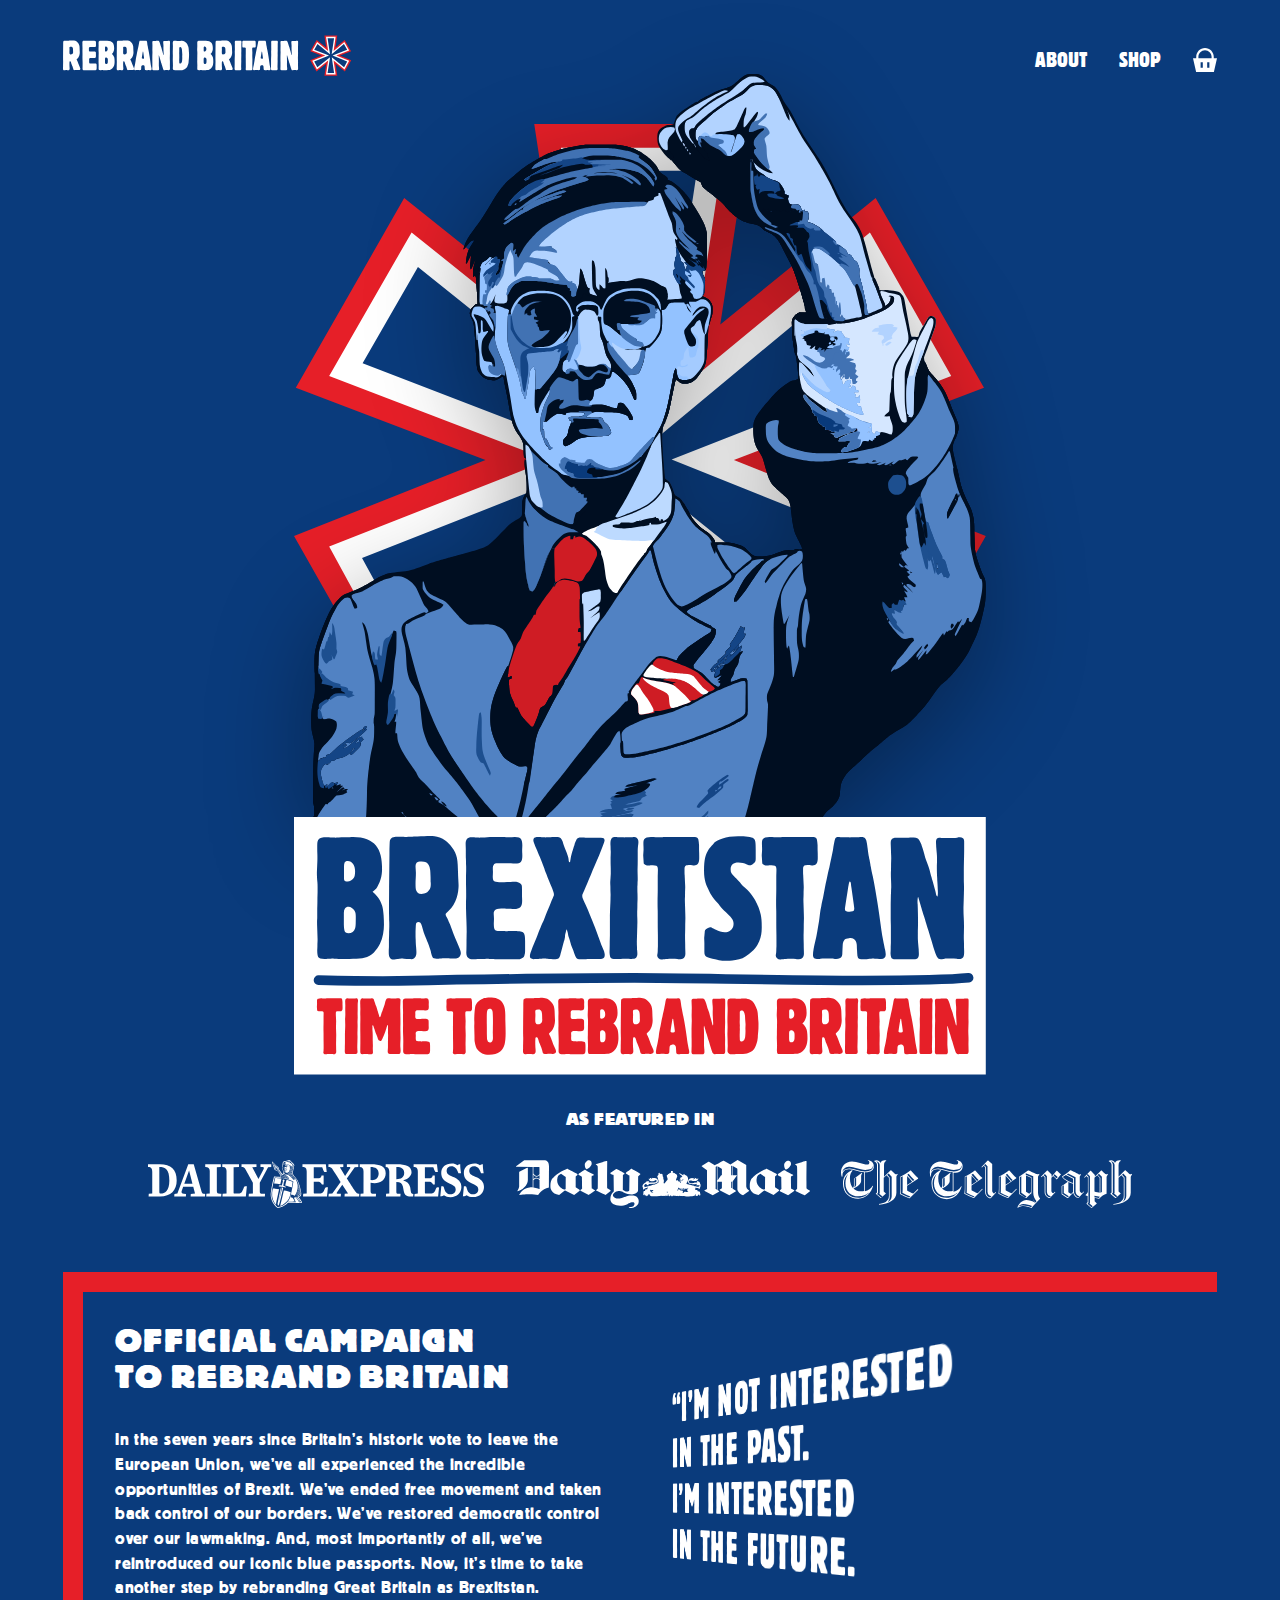
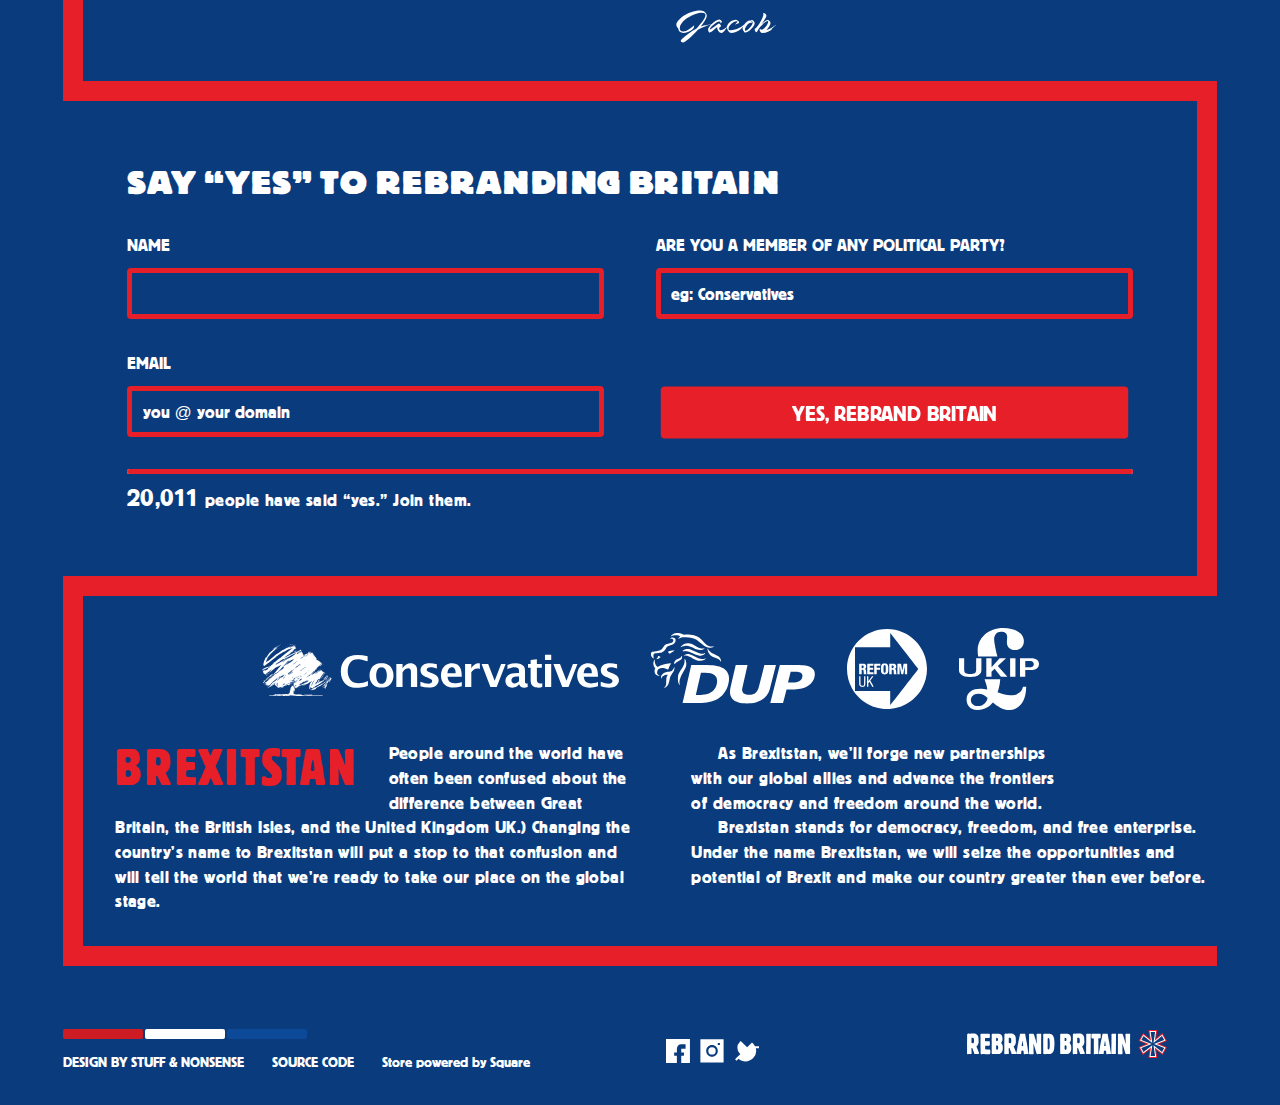
==== commit dc2d051a: "Edit store" ====
--- a/index.html
+++ b/index.html
@@ -8,7 +8,7 @@
 Andy Clarke @malarkey https://stuffandnonsense.co.uk
 ********************************************************* -->
 
-<style>@keyframes progress{0%{transform:scaleX(.1)}to{transform:scaleX(.9)}}:root{--font-family-default:"block-berthold-regular", sans-serif;--font-family-condensed:"block-berthold-condensed", sans-serif;--font-family-heavy:"block-berthold-heavy", sans-serif;--font-size-x-small:11px;--font-size-small:clamp(0.69rem, calc(0.64rem + 0.27vw), 0.88rem);--font-size-default:clamp(0.83rem, calc(0.76rem + 0.38vw), 1.10rem);--font-size-medium:clamp(1.00rem, calc(0.89rem + 0.54vw), 1.38rem);--font-size-large:clamp(1.20rem, calc(1.05rem + 0.74vw), 1.72rem);--font-size-x-large:clamp(1.44rem, calc(1.24rem + 1.01vw), 2.15rem);--font-size-display:clamp(2.07rem, calc(1.71rem + 1.83vw), 3.36rem);--font-weight-default:400;--font-weight-medium:500;--font-weight-bold:900;--lineheight-text-default:1.45;--lineheight-text-alt:1.1;--color-accent:#e61f28;--color-background:#0a3b7c;--color-background-selection:rgba(0,0,0,.15);--color-border:var(--color-accent);--color-text-default:#fff;--color-text-link:var(--color-accent);--color-text-link-hover:var(--color-text-link);--color-text-link-underline:var(--color-text-link);--color-button-background:var(--color-accent);--color-button-text:var(--color-text-default);--color-input-background:var(--color-background);--color-input-border-active:var(--color-input-background);--color-input-placeholder:var(--color-text-default);--color-logo-outer:#e61f28;--color-logo-middle:#fff;--color-logo-inner:#0a3b7c;--color-header-base:#fff;--color-header-title:#e61f28;--color-header-divider:#0a3b7c;--color-header-tagline:#0a3b7c;--color-bg-outer:#e61f28;--color-bg-middle:#fff;--color-bg-inner:#0a3b7c;--color-banner-1:#144586;--color-banner-2:#1d4f8f;--color-banner-3:#b2d3ff;--color-banner-4:#000e21;--color-banner-5:#4172b3;--color-banner-6:#5182c3;--color-banner-7:#cf1c24;--color-banner-8:#93c2ff;--color-banner-9:#afd2ff;--color-banner-10:#bddaff;--color-banner-11:#d5e7ff;--color-banner-12:#5283c4;--color-banner-13:#fff;--color-banner-14:#6091d2;--color-banner-15:#a4cbff;--color-banner-16:#fff;--color-banner-17:#093a7b;--color-banner-18:#144586;--border-width-thin:5px;--border-width-thick:20px;--border-radius-default:.25rem;--border-radius-large:5rem;--grid-template-columns:[a1] 4fr [a2] 1fr [a3] 3fr [a4] 2fr [a5] 2fr [a6] 3fr [a7] 1fr [a8] 4fr [a9];--grid-column-gap:4vw;--grid-row-gap:2vh;--max-width:90rem;--spacing-small:clamp(0.50rem, calc(0.45rem + 0.27vw), 0.69rem);--spacing-default:clamp(1.50rem, calc(1.34rem + 0.80vw), 2.06rem);--spacing-medium:clamp(1.50rem, calc(1.34rem + 0.80vw), 2.06rem);--spacing-large:clamp(3.00rem, calc(2.68rem + 1.61vw), 4.13rem);--svg-width:clamp(1.50rem, calc(1.34rem + 0.80vw), 2.06rem);--animate-duration:5s;--animate-delay:1s;--animate-function:ease-in;--animate-repeat:1;--duration-promptly:.25s;--duration-quickly:.5s;--scale-up:1.1;--scale-down:.98;--brightness-up:1.25}[data-user-color-scheme=red-theme]{--color-background:#1d1b18;--color-text-default:#e61f28;--color-button-text:var(--color-background);--color-logo-outer:#e61f28;--color-logo-middle:#1d1b18;--color-logo-inner:#e61f28;--color-header-base:#e61f28;--color-header-title:#1d1b18;--color-header-divider:#1d1b18;--color-header-tagline:#1d1b18;--color-bg-outer:#e61f28;--color-bg-middle:#1d1b18;--color-bg-inner:#e61f28;--color-banner-1:#807c72;--color-banner-2:#801318;--color-banner-3:#fff;--color-banner-4:#151515;--color-banner-5:#ccc6b7;--color-banner-6:#cf1c24;--color-banner-7:#cf1c24;--color-banner-8:#f0e9d7;--color-banner-9:#f0e9d7;--color-banner-10:#e6dfce;--color-banner-11:#fff;--color-banner-12:#cf1c24;--color-banner-13:#fff;--color-banner-14:#ccc6b7;--color-banner-15:#fff;--color-banner-16:#fff;--color-banner-17:#807C72;--color-banner-18:#99151b}[data-user-color-scheme=blue-theme],[data-user-color-scheme=white-theme]{--color-header-title:#e61f28;--color-banner-7:#cf1c24;--color-banner-13:#fff;--color-banner-16:#fff}[data-user-color-scheme=white-theme]{--color-background:#fffdf5;--color-text-default:#151515;--color-button-text:var(--color-background);--color-logo-outer:#151515;--color-logo-middle:#fff8e4;--color-logo-inner:#e61f28;--color-header-base:#151515;--color-header-divider:#e61f28;--color-header-tagline:#e61f28;--color-bg-outer:#151515;--color-bg-middle:#fff8e4;--color-bg-inner:#e61f28;--color-banner-1:#807c72;--color-banner-2:#801318;--color-banner-3:#fff;--color-banner-4:#151515;--color-banner-5:#ccc6b7;--color-banner-6:#cf1c24;--color-banner-8:#f0e9d7;--color-banner-9:#f0e9d7;--color-banner-10:#e6dfce;--color-banner-11:#fff;--color-banner-12:#cf1c24;--color-banner-14:#ccc6b7;--color-banner-15:#fff;--color-banner-17:#807C72;--color-banner-18:#99151b}[data-user-color-scheme=blue-theme]{--color-background:#0a3b7c;--color-text-default:#fff;--color-button-text:var(--color-text-default);--color-logo-outer:#e61f28;--color-logo-middle:#fff;--color-logo-inner:#0a3b7c;--color-header-base:#fff;--color-header-divider:#0a3b7c;--color-header-tagline:#0a3b7c;--color-bg-outer:#e61f28;--color-bg-middle:#fff;--color-bg-inner:#0a3b7c;--color-banner-1:#144586;--color-banner-2:#1d4f8f;--color-banner-3:#b2d3ff;--color-banner-4:#000e21;--color-banner-5:#4172b3;--color-banner-6:#5182c3;--color-banner-8:#93c2ff;--color-banner-9:#afd2ff;--color-banner-10:#bddaff;--color-banner-11:#d5e7ff;--color-banner-12:#5283c4;--color-banner-14:#6091d2;--color-banner-15:#a4cbff;--color-banner-17:#093a7b;--color-banner-18:#144586}@-ms-viewport{width:device-width}@-o-viewport{width:device-width}@viewport{width:device-width}::-moz-selection{background-color:var(--color-background-selection);text-shadow:none}::selection{background-color:var(--color-background-selection);text-shadow:none}::-webkit-scrollbar{height:6px;width:6px}::-webkit-scrollbar-thumb{width:3px;background-color:var(--color-accent);border-radius:3px}::-webkit-scrollbar-track{background-color:rgba(0,0,0,.15);border-radius:0}[id]{scroll-margin-top:var(--spacing-large)}.sr-only{position:absolute;margin:-1px;padding:0;height:1px;width:1px;overflow:hidden;border:0;-webkit-clip-path:polygon(0 0,0 0,0 0);clip-path:polygon(0 0,0 0,0 0);white-space:nowrap}@font-face{font-family:"block-berthold-regular";src:url(/fonts/block-berthold-regular.woff2)format("woff2");font-display:swap;font-weight:400;font-style:normal}@font-face{font-family:"block-berthold-condensed";src:url(/fonts/block-berthold-condensed.woff2)format("woff2");font-display:swap;font-weight:400;font-style:normal}@font-face{font-family:"block-berthold-heavy";src:url(/fonts/block-berthold-heavy.woff2)format("woff2");font-display:swap;font-weight:400;font-style:normal}body,html{font-size:1em}html{-webkit-text-size-adjust:100%;overflow-x:hidden;scroll-behavior:smooth}@media screen and (prefers-reduced-motion:reduce){html{scroll-behavior:auto;animation-duration:1ms!important;animation-iteration-count:1!important;transition-duration:1ms!important}}body{margin:0 auto;padding:var(--spacing-default);max-width:var(--max-width);background-color:var(--color-background);color:var(--color-text-default);font-family:var(--font-family-default);font-feature-settings:liga 1;font-weight:var(--font-weight-default);line-height:var(--lineheight-text-default)}@media (min-width:64em){body{padding:var(--spacing-default) var(--spacing-large)}}@supports (font-variant-ligatures:common-ligatures){body{font-feature-settings:normal;font-variant-ligatures:common-ligatures}}a,a:visited{display:inline-block;color:var(--color-text-link);text-decoration:underline;text-decoration-color:var(--color-text-link-hover);text-decoration-thickness:.5px;text-underline-offset:.15em;transform:translateY(0);transition:all var(--duration-quickly) ease}a:hover{text-decoration-skip-ink:auto;color:var(--color-text-link-hover)}a:active,a:focus-visible{color:var(--color-text-link);outline:0;text-decoration-thickness:1.5px;text-underline-offset:.15em;transform:translateY(1px)}a:not([class]){text-decoration-skip-ink:ink}:is(h1,h2,h3,h4){margin:0 0 var(--spacing-default);font-style:normal;font-weight:400;letter-spacing:.025em;line-height:var(--lineheight-text-alt);text-transform:uppercase;text-wrap:balance}:is(h1,h2,h3),:is(h1,h2,h3,h4){font-family:var(--font-family-heavy)}blockquote p,h1{font-size:var(--font-size-display)}h2{font-size:var(--font-size-x-large)}h3{margin:0 0 var(--spacing-small);font-size:var(--font-size-large)}h2 span{text-decoration:line-through;text-decoration-color:var(--color-accent);text-decoration-style:wavy;text-decoration-thickness:2px}body>h2,p{font-size:var(--font-size-default)}body>h2{text-align:center}p{margin:0 0 var(--spacing-small);letter-spacing:.025em;line-height:var(--lineheight-text-default);orphans:3}.alt--dropcap::first-letter{float:left;margin-top:5px;margin-right:15px;padding:10px;width:65px;height:65px;font-family:var(--font-family-heavy);font-size:45px;line-height:50px;text-align:center;background-color:var(--color-text-default);color:var(--color-background);transition:all .5s ease-in-out;box-sizing:border-box}@media (min-width:64em){.alt--secondary{font-size:var(--font-size-small)}}blockquote{margin:0 0 var(--spacing-medium)0;padding:0}blockquote p{line-height:var(--lineheight-text-alt);text-transform:uppercase;text-wrap:balance}@media (min-width:64em){.warp,.warp p{position:relative}.warp{margin:var(--spacing-large)0 0;perspective:800px;perspective-origin:100px 50%}.warp p{top:-30px;left:-120px;margin-bottom:0;font-family:var(--font-family-condensed);hanging-punctuation:first;transform:rotateY(-50deg)}}:is(ol,ul){list-style-type:none;margin-top:var(--spacing-default);margin-bottom:var(--spacing-default);margin-left:0;padding-left:0;font-size:var(--font-size-default);counter-reset:list-counter}ol li:before,ul li:before{margin-right:var(--spacing-small);color:var(--color-accent)}ul li:before{content:"• "}ol li{counter-increment:list-counter}ol li:before{content:counter(list-counter)}ul[class*=alt-] li:before{content:"";display:none}[class=alt-themes]{display:flex;justify-content:flex-start;gap:0 2px;margin:0}[class=alt-themes] li{width:80px}[class=alt-themes] li label{display:block;cursor:pointer}[class=alt-themes] li svg{display:block;margin:0 auto}[class=alt-themes] input{display:none}b,strong{font-weight:var(--font-weight-default)}em,i,small{font-style:normal}small{font-size:var(--font-size-small)}form,hr{padding:0}hr{border:0;border-bottom:var(--border-width-thin) solid var(--color-border);clear:both;display:block;height:1px;margin:var(--spacing-default)0}hr.alt--spacer{margin:var(--spacing-medium)0;border-bottom-width:0}img{border-width:0;content-visibility:auto;vertical-align:middle;max-width:100%;height:auto}.logo-path{fill:var(--color-text-default)}.logo-stroke{fill:var(--color-background)}.logo-outer{fill:var(--color-logo-outer)}.logo-middle{fill:var(--color-logo-middle)}.logo-inner{fill:var(--color-logo-inner)}form{margin:0 0 var(--spacing-default)0}label{display:inline-block;margin:0 0 var(--spacing-small);font-size:var(--font-size-default);text-transform:uppercase}:is([type=email],[type=text]){-webkit-appearance:none;appearance:none;display:inline-block;margin:0 0 var(--spacing-default);padding:var(--spacing-small);width:100%;background-color:var(--color-input-background);border-color:var(--color-border);border-width:var(--border-width-thin);border-style:solid;border-radius:var(--border-radius-default);box-shadow:none;box-sizing:border-box;font-family:var(--font-family-default);font-size:var(--font-size-default);color:var(--color-text-default);transition:all var(--duration-quickly) ease;caret-color:var(--color-accent)}:is([type=email]:focus,[type=text]:focus){outline:0;border-color:var(--color-border);accent-color:var(--color-accent)}:is([type=email].error,[type=text].error){border-color:var(--color-accent)}input[type]::placeholder{font-family:var(--font-family-default);color:var(--color-input-placeholder)}input:focus::-webkit-input-placeholder{transition:opacity .5s .25s ease!important;opacity:0}input:focus::placeholder{transition:opacity .5s .25s ease!important;opacity:0}label:has(br){display:none}@media (min-width:64em){label:has(br){display:block}}:is(.btn,.btn:visited){display:block;margin:0;padding:.85rem var(--spacing-default);width:100%;background-color:var(--color-button-background);border-width:0;border-radius:var(--border-radius-default);box-sizing:border-box;font-family:var(--font-family-default);font-size:var(--font-size-medium);text-decoration:none;text-transform:uppercase;color:var(--color-button-text);text-align:center;transform:scale(var(--scale-down));transition:all .5s ease;cursor:pointer}.btn:hover{text-decoration:none;background-color:var(--color-accent);color:var(--color-button-text);transform:scale(1)}.btn:active{text-decoration:none;transform:scale(var(--scale-down))}@media (min-width:48em){.flex{display:flex;gap:0 var(--grid-column-gap)}.flex-align-start{align-items:flex-start}.flex>*{flex:1}}header{margin-bottom:var(--spacing-default)}header h1{margin:0 auto;max-width:320px}header h1 a{display:block}@media (min-width:64em){header{display:grid;grid-template-columns:var(--grid-template-columns)}header h1{grid-column:a1/a3;margin:0;max-width:100%}header [role=navigation]{grid-column:a7/a9}}[role=banner]{display:grid;grid-template-columns:var(--grid-template-columns);align-items:start;margin-bottom:var(--spacing-medium)}[role=banner] svg{grid-column:a1/a9;max-width:100%}[role=banner] svg:nth-of-type(1),[role=banner] svg:nth-of-type(2){grid-row:1}[role=banner] svg:nth-of-type(1){transform:translateY(50px)}[role=banner] svg:nth-of-type(2){filter:drop-shadow(0 25px 50px rgba(0,0,0,.35))}[role=banner] svg:nth-of-type(3){grid-row:2;z-index:2}@media (min-width:64em){[role=banner]{margin-bottom:-10px;transform:translateY(-45px)}[role=banner] svg{grid-column:a2/a8}}#svg-banner__bg .bg-outer{fill:var(--color-bg-outer)}#svg-banner__bg .bg-middle{fill:var(--color-bg-middle)}#svg-banner__bg .bg-inner{fill:var(--color-bg-inner)}#svg-banner__img .img-color-1{fill:var(--color-banner-1)}#svg-banner__img .img-color-2{fill:var(--color-banner-2)}#svg-banner__img .img-color-3{fill:var(--color-banner-3)}#svg-banner__img .img-color-4{fill:var(--color-banner-4)}#svg-banner__img .img-color-5{fill:var(--color-banner-5)}#svg-banner__img .img-color-6{fill:var(--color-banner-6)}#svg-banner__img .img-color-7{fill:var(--color-banner-7)}#svg-banner__img .img-color-8{fill:var(--color-banner-8)}#svg-banner__img .img-color-9{fill:var(--color-banner-9)}#svg-banner__img .img-color-10{fill:var(--color-banner-10)}#svg-banner__img .img-color-11{fill:var(--color-banner-11)}#svg-banner__img .img-color-12{fill:var(--color-banner-12)}#svg-banner__img .img-color-13{fill:var(--color-banner-13)}#svg-banner__img .img-color-14{fill:var(--color-banner-14)}#svg-banner__img .img-color-15{fill:var(--color-banner-15)}#svg-banner__img .img-color-16{fill:var(--color-banner-16)}#svg-banner__img .img-color-17{fill:var(--color-banner-17)}#svg-banner__img .img-color-18{fill:var(--color-banner-18)}#svg-header .header__base{fill:var(--color-header-base)}#svg-header .header__title{fill:var(--color-header-title)}#svg-header .header__divider{stroke:var(--color-header-divider)}#svg-header .header__tagline{fill:var(--color-header-tagline)}[role=navigation]{display:flex;justify-content:center;align-items:center;gap:0 var(--spacing-default)}[role=navigation] a,[role=navigation] a:visited{display:flex;align-items:center;gap:0 var(--spacing-small);font-family:var(--font-family-condensed);font-size:var(--font-size-medium);color:var(--color-text-default);text-decoration:none;text-transform:uppercase;transition:all var(--duration-promptly) ease-in-out}[role=navigation] a:hover{text-decoration:underline;text-decoration-color:var(--color-accent);text-decoration-style:wavy}@media (min-width:64em){[role=navigation]{justify-content:flex-end}}[role=contentinfo] a,[role=contentinfo] a:visited{color:var(--color-text-default);text-decoration:none;text-transform:uppercase}[role=contentinfo]>*{margin-bottom:var(--spacing-default)}[role=contentinfo] [title=Top]{display:block;width:200px}[role=contentinfo] [title=Top] svg{width:200px}@media (min-width:64em){[role=contentinfo]{display:grid;grid-template-columns:var(--grid-template-columns);gap:var(--grid-column-gap)}[role=contentinfo]>*{margin-bottom:0}[role=contentinfo]>:nth-child(1){grid-column:a1/a5}[role=contentinfo]>:nth-child(2){grid-column:a5/a7}[role=contentinfo]>:nth-child(3){grid-column:a7/a9}}main{padding:var(--spacing-default);border-top:var(--border-width-thick) solid var(--color-border);border-bottom:var(--border-width-thick) solid var(--color-border);border-left:var(--border-width-thick) solid var(--color-border)}@media (min-width:64em){main{display:grid;grid-template-columns:var(--grid-template-columns);gap:var(--grid-column-gap)}main div{grid-column:span 4}}my-about{display:block;margin-bottom:var(--spacing-medium)}@supports (initial-letter:1) or (-webkit-initial-letter:1){my-about p:first-of-type:first-letter{margin-right:1ch;font-family:-apple-system,BlinkMacSystemFont,sans-serif;font-weight:700;-webkit-initial-letter:3;initial-letter:3;color:var(--color-accent)}}my-about>:nth-child(1){padding:var(--spacing-default)0 0 var(--spacing-default);border-top:var(--border-width-thick) solid var(--color-border);border-left:var(--border-width-thick) solid var(--color-border)}@media (min-width:64em){my-about{display:grid;grid-template-columns:var(--grid-template-columns);gap:var(--grid-column-gap);align-content:start;margin-bottom:var(--spacing-large)}my-about>:nth-child(1){grid-column:a1/a4;grid-row:1}my-about>:nth-child(2){grid-column:a3/a9;grid-row:1;align-self:start;z-index:-1}}my-form,my-introduction{display:block;border-bottom:var(--border-width-thick) solid var(--color-border)}my-introduction{margin-bottom:var(--spacing-large);padding:0 0 var(--spacing-default) var(--spacing-default);border-left:var(--border-width-thick) solid var(--color-border);column-width:28em;gap:var(--grid-column-gap);text-wrap:balance}my-form p,my-introduction h2,my-introduction p{margin-bottom:0}my-introduction h2{float:left;margin:0 var(--spacing-default)0 0;font-family:var(--font-family-condensed);font-size:var(--font-size-display);line-height:1;color:var(--color-accent)}my-introduction p+p{text-indent:3ch}my-form{padding:var(--spacing-large);border-right:var(--border-width-thick) solid var(--color-border)}my-form b{font-size-adjust:.75}@media (min-width:64em){my-form form{display:grid;grid-template-columns:var(--grid-template-columns);gap:var(--grid-column-gap);margin:0;padding:0}my-form form div{grid-column:span 4}}my-newspapers,my-parties{display:flex;justify-content:center;align-items:center;gap:var(--spacing-default)}my-newspapers{margin-bottom:var(--spacing-medium);padding:0 var(--spacing-large)}@media (min-width:64em){my-newspapers{margin-bottom:var(--spacing-large)}}my-parties{padding:var(--spacing-default) var(--spacing-large);border-left:var(--border-width-thick) solid var(--color-border)}my-progress{margin:0 0 var(--spacing-small);background-color:var(--color-text-default)}my-progress,my-progress span,my-reel p{border-radius:var(--border-radius-default)}my-progress,my-progress span{display:block;height:var(--border-width-thin)}my-progress span{background-color:var(--color-accent);transform-origin:0 0;animation-name:progress;animation-delay:2s;animation-duration:2s;animation-fill-mode:both}my-reel,my-shop{margin-bottom:var(--spacing-medium)}my-reel{display:flex;gap:0 var(--spacing-default);overflow-x:auto;overflow-y:hidden;padding-bottom:var(--spacing-medium);scroll-snap-type:x mandatory}my-reel>div{flex:0 0 320px;display:grid;grid-template-columns:var(--spacing-default) auto var(--spacing-default);grid-template-rows:auto min-content var(--spacing-default)}my-reel img{grid-column:1/4;grid-row:1/4;transform:scale(.95);transition:transform 1s ease-in-out}my-reel>div:hover img{transform:scale(1)}my-reel p{margin:0;grid-column:2/3;grid-row:2;z-index:2;padding:.5rem 0;text-align:center;text-transform:uppercase}my-reel a,my-reel a:hover,my-reel a:visited,my-reel p{background-color:var(--color-button-background);color:var(--color-button-text)}my-shop{display:block;padding:var(--spacing-default) var(--spacing-default)0 var(--spacing-default);border-top:var(--border-width-thick) solid var(--color-border);border-left:var(--border-width-thick) solid var(--color-border)}@media (min-width:64em){my-shop{margin-bottom:var(--spacing-large)}}my-shop h1+p{column-width:28em;gap:var(--grid-column-gap);text-wrap:balance}my-social{display:flex;gap:var(--spacing-small)}</style>
+<style>@keyframes progress{0%{transform:scaleX(.1)}to{transform:scaleX(.9)}}:root{--font-family-default:"block-berthold-regular", sans-serif;--font-family-condensed:"block-berthold-condensed", sans-serif;--font-family-heavy:"block-berthold-heavy", sans-serif;--font-size-x-small:11px;--font-size-small:clamp(0.69rem, calc(0.64rem + 0.27vw), 0.88rem);--font-size-default:clamp(0.83rem, calc(0.76rem + 0.38vw), 1.10rem);--font-size-medium:clamp(1.00rem, calc(0.89rem + 0.54vw), 1.38rem);--font-size-large:clamp(1.20rem, calc(1.05rem + 0.74vw), 1.72rem);--font-size-x-large:clamp(1.44rem, calc(1.24rem + 1.01vw), 2.15rem);--font-size-display:clamp(2.07rem, calc(1.71rem + 1.83vw), 3.36rem);--font-weight-default:400;--font-weight-medium:500;--font-weight-bold:900;--lineheight-text-default:1.45;--lineheight-text-alt:1.1;--color-accent:#e61f28;--color-background:#0a3b7c;--color-background-selection:rgba(0,0,0,.15);--color-border:var(--color-accent);--color-text-default:#fff;--color-text-link:var(--color-accent);--color-text-link-hover:var(--color-text-link);--color-text-link-underline:var(--color-text-link);--color-button-background:var(--color-accent);--color-button-text:var(--color-text-default);--color-input-background:var(--color-background);--color-input-border-active:var(--color-input-background);--color-input-placeholder:var(--color-text-default);--color-logo-outer:#e61f28;--color-logo-middle:#fff;--color-logo-inner:#0a3b7c;--color-header-base:#fff;--color-header-title:#e61f28;--color-header-divider:#0a3b7c;--color-header-tagline:#0a3b7c;--color-bg-outer:#e61f28;--color-bg-middle:#fff;--color-bg-inner:#0a3b7c;--color-banner-1:#144586;--color-banner-2:#1d4f8f;--color-banner-3:#b2d3ff;--color-banner-4:#000e21;--color-banner-5:#4172b3;--color-banner-6:#5182c3;--color-banner-7:#cf1c24;--color-banner-8:#93c2ff;--color-banner-9:#afd2ff;--color-banner-10:#bddaff;--color-banner-11:#d5e7ff;--color-banner-12:#5283c4;--color-banner-13:#fff;--color-banner-14:#6091d2;--color-banner-15:#a4cbff;--color-banner-16:#fff;--color-banner-17:#093a7b;--color-banner-18:#144586;--border-width-thin:5px;--border-width-thick:20px;--border-radius-default:.25rem;--border-radius-large:5rem;--grid-template-columns:[a1] 4fr [a2] 1fr [a3] 3fr [a4] 2fr [a5] 2fr [a6] 3fr [a7] 1fr [a8] 4fr [a9];--grid-column-gap:4vw;--grid-row-gap:2vh;--max-width:90rem;--spacing-small:clamp(0.50rem, calc(0.45rem + 0.27vw), 0.69rem);--spacing-default:clamp(1.50rem, calc(1.34rem + 0.80vw), 2.06rem);--spacing-medium:clamp(1.50rem, calc(1.34rem + 0.80vw), 2.06rem);--spacing-large:clamp(3.00rem, calc(2.68rem + 1.61vw), 4.13rem);--svg-width:clamp(1.50rem, calc(1.34rem + 0.80vw), 2.06rem);--animate-duration:5s;--animate-delay:1s;--animate-function:ease-in;--animate-repeat:1;--duration-promptly:.25s;--duration-quickly:.5s;--scale-up:1.1;--scale-down:.98;--brightness-up:1.25}[data-user-color-scheme=red-theme]{--color-background:#1d1b18;--color-text-default:#e61f28;--color-button-text:var(--color-background);--color-logo-outer:#e61f28;--color-logo-middle:#1d1b18;--color-logo-inner:#e61f28;--color-header-base:#e61f28;--color-header-title:#1d1b18;--color-header-divider:#1d1b18;--color-header-tagline:#1d1b18;--color-bg-outer:#e61f28;--color-bg-middle:#1d1b18;--color-bg-inner:#e61f28;--color-banner-1:#807c72;--color-banner-2:#801318;--color-banner-3:#fff;--color-banner-4:#151515;--color-banner-5:#ccc6b7;--color-banner-6:#cf1c24;--color-banner-7:#cf1c24;--color-banner-8:#f0e9d7;--color-banner-9:#f0e9d7;--color-banner-10:#e6dfce;--color-banner-11:#fff;--color-banner-12:#cf1c24;--color-banner-13:#fff;--color-banner-14:#ccc6b7;--color-banner-15:#fff;--color-banner-16:#fff;--color-banner-17:#807C72;--color-banner-18:#99151b}[data-user-color-scheme=blue-theme],[data-user-color-scheme=white-theme]{--color-header-title:#e61f28;--color-banner-7:#cf1c24;--color-banner-13:#fff;--color-banner-16:#fff}[data-user-color-scheme=white-theme]{--color-background:#fffdf5;--color-text-default:#151515;--color-button-text:var(--color-background);--color-logo-outer:#151515;--color-logo-middle:#fff8e4;--color-logo-inner:#e61f28;--color-header-base:#151515;--color-header-divider:#e61f28;--color-header-tagline:#e61f28;--color-bg-outer:#151515;--color-bg-middle:#fff8e4;--color-bg-inner:#e61f28;--color-banner-1:#807c72;--color-banner-2:#801318;--color-banner-3:#fff;--color-banner-4:#151515;--color-banner-5:#ccc6b7;--color-banner-6:#cf1c24;--color-banner-8:#f0e9d7;--color-banner-9:#f0e9d7;--color-banner-10:#e6dfce;--color-banner-11:#fff;--color-banner-12:#cf1c24;--color-banner-14:#ccc6b7;--color-banner-15:#fff;--color-banner-17:#807C72;--color-banner-18:#99151b}[data-user-color-scheme=blue-theme]{--color-background:#0a3b7c;--color-text-default:#fff;--color-button-text:var(--color-text-default);--color-logo-outer:#e61f28;--color-logo-middle:#fff;--color-logo-inner:#0a3b7c;--color-header-base:#fff;--color-header-divider:#0a3b7c;--color-header-tagline:#0a3b7c;--color-bg-outer:#e61f28;--color-bg-middle:#fff;--color-bg-inner:#0a3b7c;--color-banner-1:#144586;--color-banner-2:#1d4f8f;--color-banner-3:#b2d3ff;--color-banner-4:#000e21;--color-banner-5:#4172b3;--color-banner-6:#5182c3;--color-banner-8:#93c2ff;--color-banner-9:#afd2ff;--color-banner-10:#bddaff;--color-banner-11:#d5e7ff;--color-banner-12:#5283c4;--color-banner-14:#6091d2;--color-banner-15:#a4cbff;--color-banner-17:#093a7b;--color-banner-18:#144586}@-ms-viewport{width:device-width}@-o-viewport{width:device-width}@viewport{width:device-width}::-moz-selection{background-color:var(--color-background-selection);text-shadow:none}::selection{background-color:var(--color-background-selection);text-shadow:none}::-webkit-scrollbar{height:6px;width:6px}::-webkit-scrollbar-thumb{width:3px;background-color:var(--color-accent);border-radius:3px}::-webkit-scrollbar-track{background-color:rgba(0,0,0,.15);border-radius:0}[id]{scroll-margin-top:var(--spacing-large)}.sr-only{position:absolute;margin:-1px;padding:0;height:1px;width:1px;overflow:hidden;border:0;-webkit-clip-path:polygon(0 0,0 0,0 0);clip-path:polygon(0 0,0 0,0 0);white-space:nowrap}@font-face{font-family:"block-berthold-regular";src:url(/fonts/block-berthold-regular.woff2)format("woff2");font-display:swap;font-weight:400;font-style:normal}@font-face{font-family:"block-berthold-condensed";src:url(/fonts/block-berthold-condensed.woff2)format("woff2");font-display:swap;font-weight:400;font-style:normal}@font-face{font-family:"block-berthold-heavy";src:url(/fonts/block-berthold-heavy.woff2)format("woff2");font-display:swap;font-weight:400;font-style:normal}body,html{font-size:1em}html{-webkit-text-size-adjust:100%;overflow-x:hidden;scroll-behavior:smooth}@media screen and (prefers-reduced-motion:reduce){html{scroll-behavior:auto;animation-duration:1ms!important;animation-iteration-count:1!important;transition-duration:1ms!important}}body{margin:0 auto;padding:var(--spacing-default);max-width:var(--max-width);background-color:var(--color-background);color:var(--color-text-default);font-family:var(--font-family-default);font-feature-settings:liga 1;font-weight:var(--font-weight-default);line-height:var(--lineheight-text-default)}@media (min-width:64em){body{padding:var(--spacing-default) var(--spacing-large)}}@supports (font-variant-ligatures:common-ligatures){body{font-feature-settings:normal;font-variant-ligatures:common-ligatures}}a,a:visited{display:inline-block;color:var(--color-text-link);text-decoration:underline;text-decoration-color:var(--color-text-link-hover);text-decoration-thickness:.5px;text-underline-offset:.15em;transform:translateY(0);transition:all var(--duration-quickly) ease}a:hover{text-decoration-skip-ink:auto;color:var(--color-text-link-hover)}a:active,a:focus-visible{color:var(--color-text-link);outline:0;text-decoration-thickness:1.5px;text-underline-offset:.15em;transform:translateY(1px)}a:not([class]){text-decoration-skip-ink:ink}:is(h1,h2,h3,h4){margin:0 0 var(--spacing-default);font-style:normal;font-weight:400;letter-spacing:.025em;line-height:var(--lineheight-text-alt);text-transform:uppercase;text-wrap:balance}:is(h1,h2,h3),:is(h1,h2,h3,h4){font-family:var(--font-family-heavy)}blockquote p,h1{font-size:var(--font-size-display)}h2{font-size:var(--font-size-x-large)}h3{margin:0 0 var(--spacing-small);font-size:var(--font-size-large)}h2 span{text-decoration:line-through;text-decoration-color:var(--color-accent);text-decoration-style:wavy;text-decoration-thickness:2px}body>h2,p{font-size:var(--font-size-default)}body>h2{text-align:center}p{margin:0 0 var(--spacing-small);letter-spacing:.025em;line-height:var(--lineheight-text-default);orphans:3}.alt--dropcap::first-letter{float:left;margin-top:5px;margin-right:15px;padding:10px;width:65px;height:65px;font-family:var(--font-family-heavy);font-size:45px;line-height:50px;text-align:center;background-color:var(--color-text-default);color:var(--color-background);transition:all .5s ease-in-out;box-sizing:border-box}@media (min-width:64em){.alt--secondary{font-size:var(--font-size-small)}}blockquote{margin:0 0 var(--spacing-medium)0;padding:0}blockquote p{line-height:var(--lineheight-text-alt);text-transform:uppercase;text-wrap:balance}@media (min-width:64em){.warp,.warp p{position:relative}.warp{margin:var(--spacing-large)0 0;perspective:800px;perspective-origin:100px 50%}.warp p{top:-30px;left:-120px;margin-bottom:0;font-family:var(--font-family-condensed);hanging-punctuation:first;transform:rotateY(-50deg)}}:is(ol,ul){list-style-type:none;margin-top:var(--spacing-default);margin-bottom:var(--spacing-default);margin-left:0;padding-left:0;font-size:var(--font-size-default);counter-reset:list-counter}ol li:before,ul li:before{margin-right:var(--spacing-small);color:var(--color-accent)}ul li:before{content:"• "}ol li{counter-increment:list-counter}ol li:before{content:counter(list-counter)}ul[class*=alt-] li:before{content:"";display:none}[class=alt-themes]{display:flex;justify-content:flex-start;gap:0 2px;margin:0}[class=alt-themes] li{width:80px}[class=alt-themes] li label{display:block;cursor:pointer}[class=alt-themes] li svg{display:block;margin:0 auto}[class=alt-themes] input{display:none}b,strong{font-weight:var(--font-weight-default)}em,i,small{font-style:normal}small{font-size:var(--font-size-small)}figure,form,hr{padding:0}hr{border:0;border-bottom:var(--border-width-thin) solid var(--color-border);clear:both;display:block;height:1px;margin:var(--spacing-default)0}hr.alt--spacer{margin:var(--spacing-medium)0;border-bottom-width:0}figure{margin:0}figure a,figure a:visited,label{font-size:var(--font-size-default)}figure a,figure a:visited{display:block;text-decoration:none;color:var(--color-text-default)}figcaption{text-align:center}img{border-width:0;content-visibility:auto;vertical-align:middle;max-width:100%;height:auto}.logo-path{fill:var(--color-text-default)}.logo-stroke{fill:var(--color-background)}.logo-outer{fill:var(--color-logo-outer)}.logo-middle{fill:var(--color-logo-middle)}.logo-inner{fill:var(--color-logo-inner)}form{margin:0 0 var(--spacing-default)0}label{display:inline-block;margin:0 0 var(--spacing-small);text-transform:uppercase}:is([type=email],[type=text]){-webkit-appearance:none;appearance:none;display:inline-block;margin:0 0 var(--spacing-default);padding:var(--spacing-small);width:100%;background-color:var(--color-input-background);border-color:var(--color-border);border-width:var(--border-width-thin);border-style:solid;border-radius:var(--border-radius-default);box-shadow:none;box-sizing:border-box;font-family:var(--font-family-default);font-size:var(--font-size-default);color:var(--color-text-default);transition:all var(--duration-quickly) ease;caret-color:var(--color-accent)}:is([type=email]:focus,[type=text]:focus){outline:0;border-color:var(--color-border);accent-color:var(--color-accent)}:is([type=email].error,[type=text].error){border-color:var(--color-accent)}input[type]::placeholder{font-family:var(--font-family-default);color:var(--color-input-placeholder)}input:focus::-webkit-input-placeholder{transition:opacity .5s .25s ease!important;opacity:0}input:focus::placeholder{transition:opacity .5s .25s ease!important;opacity:0}label:has(br){display:none}@media (min-width:64em){label:has(br){display:block}}:is(.btn,.btn:visited){display:block;margin:0;padding:.85rem var(--spacing-default);width:100%;background-color:var(--color-button-background);border-width:0;border-radius:var(--border-radius-default);box-sizing:border-box;font-family:var(--font-family-default);font-size:var(--font-size-medium);text-decoration:none;text-transform:uppercase;color:var(--color-button-text);text-align:center;transform:scale(var(--scale-down));transition:all .5s ease;cursor:pointer}.btn:hover{text-decoration:none;background-color:var(--color-accent);color:var(--color-button-text);transform:scale(1)}.btn:active{text-decoration:none;transform:scale(var(--scale-down))}@media (min-width:48em){.flex{display:flex;gap:0 var(--grid-column-gap)}.flex-align-start{align-items:flex-start}.flex>*{flex:1}}header{margin-bottom:var(--spacing-default)}header h1{margin:0 auto;max-width:320px}header h1 a{display:block}@media (min-width:64em){header{display:grid;grid-template-columns:var(--grid-template-columns)}header h1{grid-column:a1/a3;margin:0;max-width:100%}header [role=navigation]{grid-column:a7/a9}}[role=banner]{display:grid;grid-template-columns:var(--grid-template-columns);align-items:start;margin-bottom:var(--spacing-medium)}[role=banner] svg{grid-column:a1/a9;max-width:100%}[role=banner] svg:nth-of-type(1),[role=banner] svg:nth-of-type(2){grid-row:1}[role=banner] svg:nth-of-type(1){transform:translateY(50px)}[role=banner] svg:nth-of-type(2){filter:drop-shadow(0 25px 50px rgba(0,0,0,.35))}[role=banner] svg:nth-of-type(3){grid-row:2;z-index:2}@media (min-width:64em){[role=banner]{margin-bottom:-10px;transform:translateY(-45px)}[role=banner] svg{grid-column:a2/a8}}#svg-banner__bg .bg-outer{fill:var(--color-bg-outer)}#svg-banner__bg .bg-middle{fill:var(--color-bg-middle)}#svg-banner__bg .bg-inner{fill:var(--color-bg-inner)}#svg-banner__img .img-color-1{fill:var(--color-banner-1)}#svg-banner__img .img-color-2{fill:var(--color-banner-2)}#svg-banner__img .img-color-3{fill:var(--color-banner-3)}#svg-banner__img .img-color-4{fill:var(--color-banner-4)}#svg-banner__img .img-color-5{fill:var(--color-banner-5)}#svg-banner__img .img-color-6{fill:var(--color-banner-6)}#svg-banner__img .img-color-7{fill:var(--color-banner-7)}#svg-banner__img .img-color-8{fill:var(--color-banner-8)}#svg-banner__img .img-color-9{fill:var(--color-banner-9)}#svg-banner__img .img-color-10{fill:var(--color-banner-10)}#svg-banner__img .img-color-11{fill:var(--color-banner-11)}#svg-banner__img .img-color-12{fill:var(--color-banner-12)}#svg-banner__img .img-color-13{fill:var(--color-banner-13)}#svg-banner__img .img-color-14{fill:var(--color-banner-14)}#svg-banner__img .img-color-15{fill:var(--color-banner-15)}#svg-banner__img .img-color-16{fill:var(--color-banner-16)}#svg-banner__img .img-color-17{fill:var(--color-banner-17)}#svg-banner__img .img-color-18{fill:var(--color-banner-18)}#svg-header .header__base{fill:var(--color-header-base)}#svg-header .header__title{fill:var(--color-header-title)}#svg-header .header__divider{stroke:var(--color-header-divider)}#svg-header .header__tagline{fill:var(--color-header-tagline)}[role=navigation]{display:flex;justify-content:center;align-items:center;gap:0 var(--spacing-default)}[role=navigation] a,[role=navigation] a:visited{display:flex;align-items:center;gap:0 var(--spacing-small);font-family:var(--font-family-condensed);font-size:var(--font-size-medium);color:var(--color-text-default);text-decoration:none;text-transform:uppercase;transition:all var(--duration-promptly) ease-in-out}[role=navigation] a:hover{text-decoration:underline;text-decoration-color:var(--color-accent);text-decoration-style:wavy}@media (min-width:64em){[role=navigation]{justify-content:flex-end}}[role=contentinfo] a,[role=contentinfo] a:visited{color:var(--color-text-default);text-decoration:none;text-transform:uppercase}[role=contentinfo]>*{margin-bottom:var(--spacing-default)}[role=contentinfo] [title=Top]{display:block;width:200px}[role=contentinfo] [title=Top] svg{width:200px}@media (min-width:64em){[role=contentinfo]{display:grid;grid-template-columns:var(--grid-template-columns);gap:var(--grid-column-gap)}[role=contentinfo]>*{margin-bottom:0}[role=contentinfo]>:nth-child(1){grid-column:a1/a5}[role=contentinfo]>:nth-child(2){grid-column:a5/a7}[role=contentinfo]>:nth-child(3){grid-column:a7/a9}}main{padding:var(--spacing-default);border-top:var(--border-width-thick) solid var(--color-border);border-bottom:var(--border-width-thick) solid var(--color-border);border-left:var(--border-width-thick) solid var(--color-border)}@media (min-width:64em){main{display:grid;grid-template-columns:var(--grid-template-columns);gap:var(--grid-column-gap)}main div{grid-column:span 4}}my-about{display:block;margin-bottom:var(--spacing-medium)}@supports (initial-letter:1) or (-webkit-initial-letter:1){my-about p:first-of-type:first-letter{margin-right:1ch;font-family:-apple-system,BlinkMacSystemFont,sans-serif;font-weight:700;-webkit-initial-letter:3;initial-letter:3;color:var(--color-accent)}}my-about>:nth-child(1){padding:var(--spacing-default)0 0 var(--spacing-default);border-top:var(--border-width-thick) solid var(--color-border);border-left:var(--border-width-thick) solid var(--color-border)}@media (min-width:64em){my-about{display:grid;grid-template-columns:var(--grid-template-columns);gap:var(--grid-column-gap);align-content:start;margin-bottom:var(--spacing-large)}my-about>:nth-child(1){grid-column:a1/a4;grid-row:1}my-about>:nth-child(2){grid-column:a3/a9;grid-row:1;align-self:start;z-index:-1}}my-form,my-introduction{display:block;border-bottom:var(--border-width-thick) solid var(--color-border)}my-introduction{margin-bottom:var(--spacing-large);padding:0 0 var(--spacing-default) var(--spacing-default);border-left:var(--border-width-thick) solid var(--color-border);column-width:28em;gap:var(--grid-column-gap);text-wrap:balance}my-form p,my-introduction h2,my-introduction p{margin-bottom:0}my-introduction h2{float:left;margin:0 var(--spacing-default)0 0;font-family:var(--font-family-condensed);font-size:var(--font-size-display);line-height:1;color:var(--color-accent)}my-introduction p+p{text-indent:3ch}my-form{padding:var(--spacing-large);border-right:var(--border-width-thick) solid var(--color-border)}my-form b{font-size-adjust:.75}@media (min-width:64em){my-form form{display:grid;grid-template-columns:var(--grid-template-columns);gap:var(--grid-column-gap);margin:0;padding:0}my-form form div{grid-column:span 4}}my-newspapers,my-parties{display:flex;justify-content:center;align-items:center;gap:var(--spacing-default)}my-newspapers{margin-bottom:var(--spacing-medium);padding:0 var(--spacing-large)}@media (min-width:64em){my-newspapers{margin-bottom:var(--spacing-large)}}my-parties{padding:var(--spacing-default) var(--spacing-large);border-left:var(--border-width-thick) solid var(--color-border)}my-progress{margin:0 0 var(--spacing-small);background-color:var(--color-text-default)}my-progress,my-progress span,my-reel p{border-radius:var(--border-radius-default)}my-progress,my-progress span{display:block;height:var(--border-width-thin)}my-progress span{background-color:var(--color-accent);transform-origin:0 0;animation-name:progress;animation-delay:2s;animation-duration:2s;animation-fill-mode:both}my-reel,my-shop{margin-bottom:var(--spacing-medium)}my-reel{display:flex;gap:0 var(--spacing-default);overflow-x:auto;overflow-y:hidden;padding-bottom:var(--spacing-medium);scroll-snap-type:x mandatory}my-reel>div{flex:0 0 320px;display:grid;grid-template-columns:var(--spacing-default) auto var(--spacing-default);grid-template-rows:auto min-content var(--spacing-default)}my-reel img{grid-column:1/4;grid-row:1/4;transform:scale(.95);transition:transform 1s ease-in-out}my-reel>div:hover img{transform:scale(1)}my-reel p{margin:0;grid-column:2/3;grid-row:2;z-index:2;padding:.5rem 0;text-align:center;text-transform:uppercase}my-reel a,my-reel a:hover,my-reel a:visited,my-reel p{background-color:var(--color-button-background);color:var(--color-button-text)}my-shop{display:block;padding:var(--spacing-default) var(--spacing-default)0 var(--spacing-default);border-top:var(--border-width-thick) solid var(--color-border);border-left:var(--border-width-thick) solid var(--color-border)}@media (min-width:64em){my-shop{margin-bottom:var(--spacing-large)}}my-shop h1+p{column-width:28em;gap:var(--grid-column-gap);text-wrap:balance}my-social{display:flex;gap:var(--spacing-small)}</style>
 
 <link rel="preload" type="font/woff2" href="/fonts/block-berthold-regular.woff2" as="font" crossorigin="">
 <link rel="preload" type="font/woff2" href="/fonts/block-berthold-heavy.woff2" as="font" crossorigin="">
@@ -475,7 +475,7 @@
 
 <h2>Say &#8220;yes&#8221; to rebranding Britain</h2>
 
-<form action="/index" method="POST" name="contact">
+<form action="/thank-you.html" method="POST" name="contact" data-netlify="true">
 
 <div>
 <input type="hidden" name="subject" value="Enquiry from Rebrand Britain website">
@@ -546,8 +546,11 @@
 
 </ul>
 <small>
-<a href="https://stuffandnonsense.co.uk" title="Website design North Wales, UK">Design by Stuff &#38; Nonsense</a> &nbsp; &nbsp; &nbsp;
-<a href="javascript:void(0)">Source code</a>
+<a href="https://stuffandnonsense.co.uk" title="Website design North Wales, UK">Design by Stuff &#38; Nonsense</a>
+&nbsp; &nbsp; &nbsp;
+<a href="https://github.com/malarkey/brexitstan">Source code</a>
+&nbsp; &nbsp; &nbsp;
+Store powered by Square
 </small>
 </div><!-- one -->
 
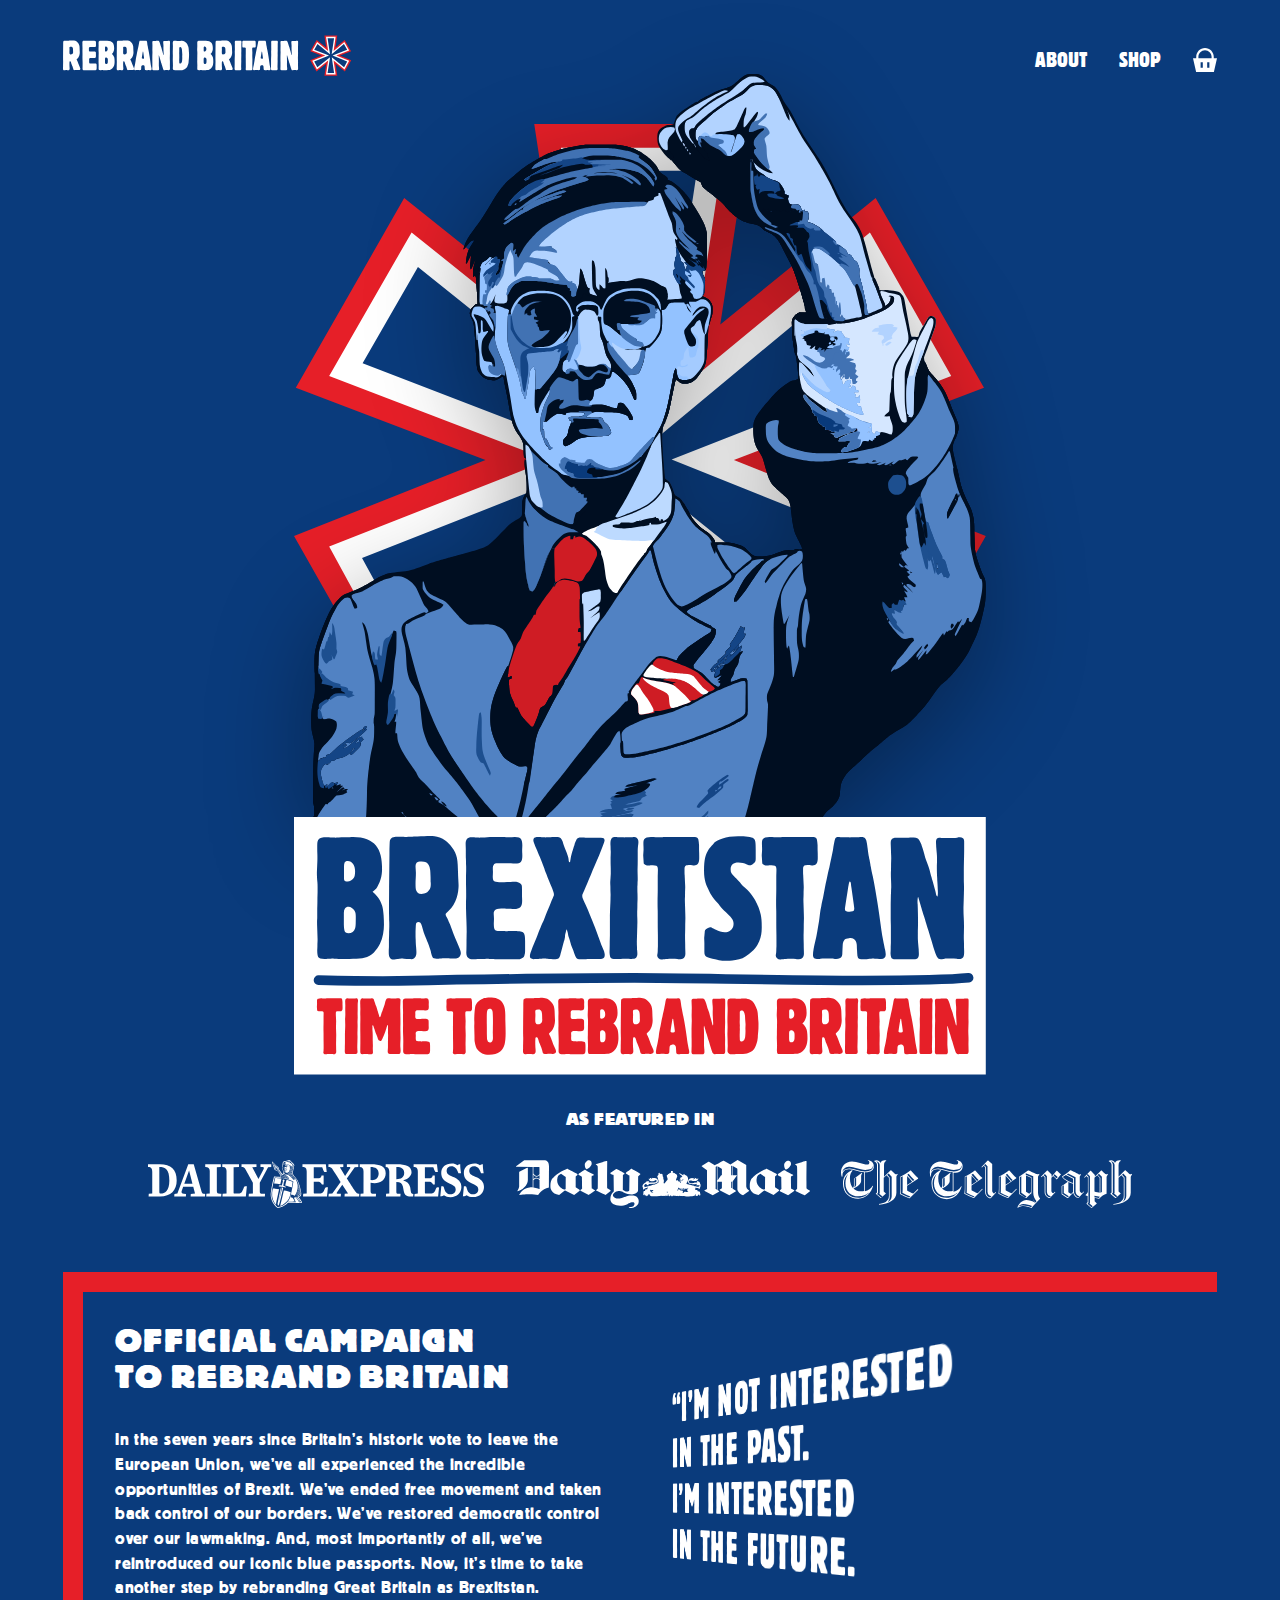
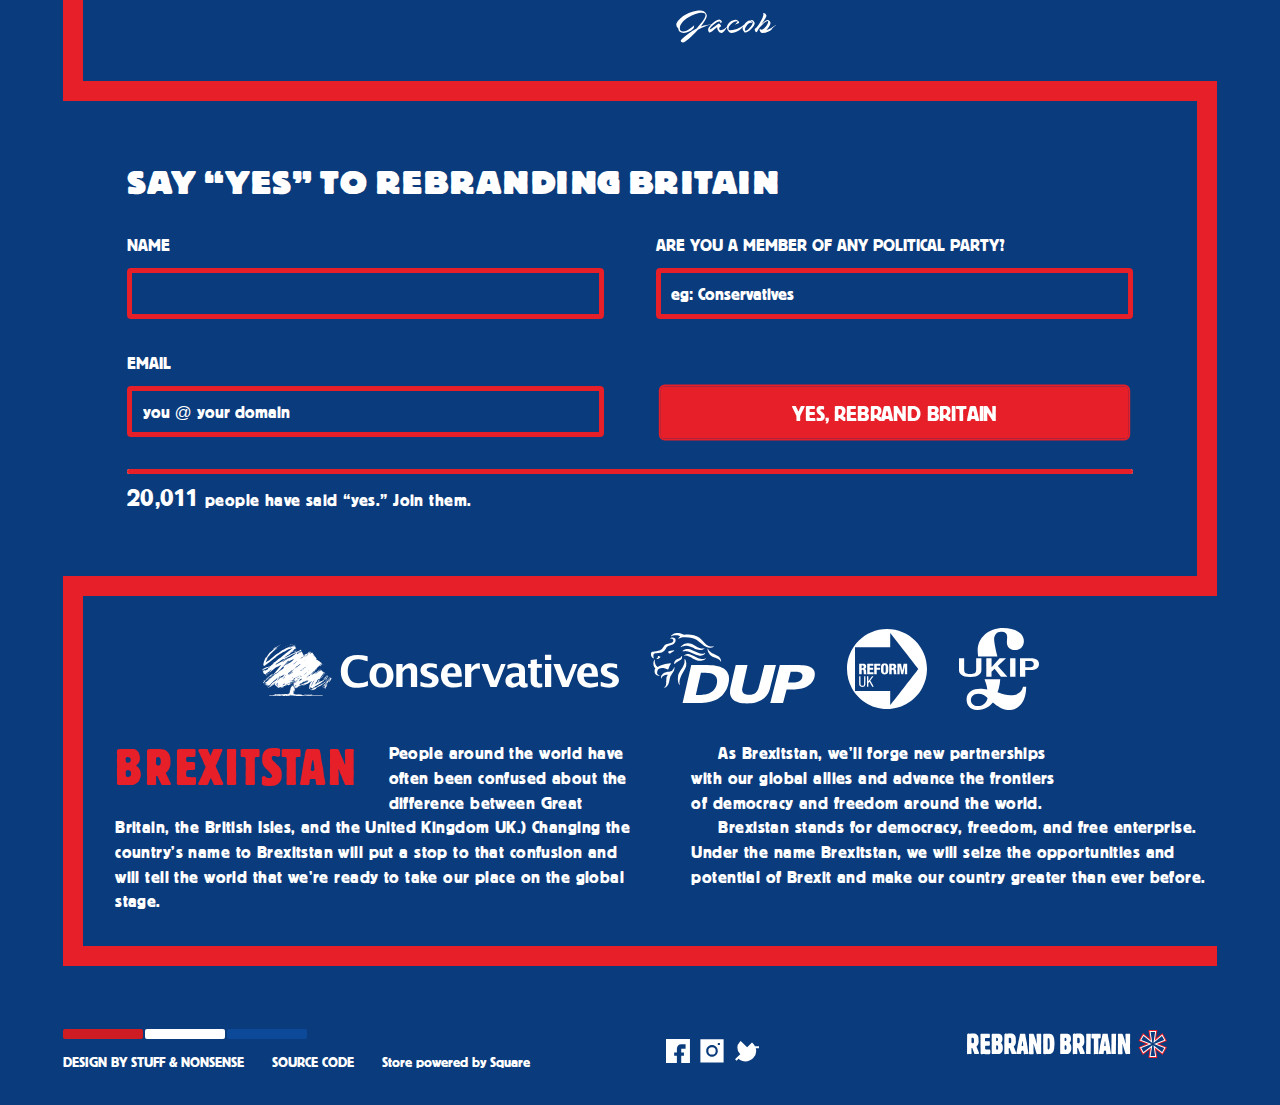
==== commit 0df4946f: "Edits" ====
--- a/index.html
+++ b/index.html
@@ -8,7 +8,7 @@
 Andy Clarke @malarkey https://stuffandnonsense.co.uk
 ********************************************************* -->
 
-<style>@keyframes progress{0%{transform:scaleX(.1)}to{transform:scaleX(.9)}}:root{--font-family-default:"block-berthold-regular", sans-serif;--font-family-condensed:"block-berthold-condensed", sans-serif;--font-family-heavy:"block-berthold-heavy", sans-serif;--font-size-x-small:11px;--font-size-small:clamp(0.69rem, calc(0.64rem + 0.27vw), 0.88rem);--font-size-default:clamp(0.83rem, calc(0.76rem + 0.38vw), 1.10rem);--font-size-medium:clamp(1.00rem, calc(0.89rem + 0.54vw), 1.38rem);--font-size-large:clamp(1.20rem, calc(1.05rem + 0.74vw), 1.72rem);--font-size-x-large:clamp(1.44rem, calc(1.24rem + 1.01vw), 2.15rem);--font-size-display:clamp(2.07rem, calc(1.71rem + 1.83vw), 3.36rem);--font-weight-default:400;--font-weight-medium:500;--font-weight-bold:900;--lineheight-text-default:1.45;--lineheight-text-alt:1.1;--color-accent:#e61f28;--color-background:#0a3b7c;--color-background-selection:rgba(0,0,0,.15);--color-border:var(--color-accent);--color-text-default:#fff;--color-text-link:var(--color-accent);--color-text-link-hover:var(--color-text-link);--color-text-link-underline:var(--color-text-link);--color-button-background:var(--color-accent);--color-button-text:var(--color-text-default);--color-input-background:var(--color-background);--color-input-border-active:var(--color-input-background);--color-input-placeholder:var(--color-text-default);--color-logo-outer:#e61f28;--color-logo-middle:#fff;--color-logo-inner:#0a3b7c;--color-header-base:#fff;--color-header-title:#e61f28;--color-header-divider:#0a3b7c;--color-header-tagline:#0a3b7c;--color-bg-outer:#e61f28;--color-bg-middle:#fff;--color-bg-inner:#0a3b7c;--color-banner-1:#144586;--color-banner-2:#1d4f8f;--color-banner-3:#b2d3ff;--color-banner-4:#000e21;--color-banner-5:#4172b3;--color-banner-6:#5182c3;--color-banner-7:#cf1c24;--color-banner-8:#93c2ff;--color-banner-9:#afd2ff;--color-banner-10:#bddaff;--color-banner-11:#d5e7ff;--color-banner-12:#5283c4;--color-banner-13:#fff;--color-banner-14:#6091d2;--color-banner-15:#a4cbff;--color-banner-16:#fff;--color-banner-17:#093a7b;--color-banner-18:#144586;--border-width-thin:5px;--border-width-thick:20px;--border-radius-default:.25rem;--border-radius-large:5rem;--grid-template-columns:[a1] 4fr [a2] 1fr [a3] 3fr [a4] 2fr [a5] 2fr [a6] 3fr [a7] 1fr [a8] 4fr [a9];--grid-column-gap:4vw;--grid-row-gap:2vh;--max-width:90rem;--spacing-small:clamp(0.50rem, calc(0.45rem + 0.27vw), 0.69rem);--spacing-default:clamp(1.50rem, calc(1.34rem + 0.80vw), 2.06rem);--spacing-medium:clamp(1.50rem, calc(1.34rem + 0.80vw), 2.06rem);--spacing-large:clamp(3.00rem, calc(2.68rem + 1.61vw), 4.13rem);--svg-width:clamp(1.50rem, calc(1.34rem + 0.80vw), 2.06rem);--animate-duration:5s;--animate-delay:1s;--animate-function:ease-in;--animate-repeat:1;--duration-promptly:.25s;--duration-quickly:.5s;--scale-up:1.1;--scale-down:.98;--brightness-up:1.25}[data-user-color-scheme=red-theme]{--color-background:#1d1b18;--color-text-default:#e61f28;--color-button-text:var(--color-background);--color-logo-outer:#e61f28;--color-logo-middle:#1d1b18;--color-logo-inner:#e61f28;--color-header-base:#e61f28;--color-header-title:#1d1b18;--color-header-divider:#1d1b18;--color-header-tagline:#1d1b18;--color-bg-outer:#e61f28;--color-bg-middle:#1d1b18;--color-bg-inner:#e61f28;--color-banner-1:#807c72;--color-banner-2:#801318;--color-banner-3:#fff;--color-banner-4:#151515;--color-banner-5:#ccc6b7;--color-banner-6:#cf1c24;--color-banner-7:#cf1c24;--color-banner-8:#f0e9d7;--color-banner-9:#f0e9d7;--color-banner-10:#e6dfce;--color-banner-11:#fff;--color-banner-12:#cf1c24;--color-banner-13:#fff;--color-banner-14:#ccc6b7;--color-banner-15:#fff;--color-banner-16:#fff;--color-banner-17:#807C72;--color-banner-18:#99151b}[data-user-color-scheme=blue-theme],[data-user-color-scheme=white-theme]{--color-header-title:#e61f28;--color-banner-7:#cf1c24;--color-banner-13:#fff;--color-banner-16:#fff}[data-user-color-scheme=white-theme]{--color-background:#fffdf5;--color-text-default:#151515;--color-button-text:var(--color-background);--color-logo-outer:#151515;--color-logo-middle:#fff8e4;--color-logo-inner:#e61f28;--color-header-base:#151515;--color-header-divider:#e61f28;--color-header-tagline:#e61f28;--color-bg-outer:#151515;--color-bg-middle:#fff8e4;--color-bg-inner:#e61f28;--color-banner-1:#807c72;--color-banner-2:#801318;--color-banner-3:#fff;--color-banner-4:#151515;--color-banner-5:#ccc6b7;--color-banner-6:#cf1c24;--color-banner-8:#f0e9d7;--color-banner-9:#f0e9d7;--color-banner-10:#e6dfce;--color-banner-11:#fff;--color-banner-12:#cf1c24;--color-banner-14:#ccc6b7;--color-banner-15:#fff;--color-banner-17:#807C72;--color-banner-18:#99151b}[data-user-color-scheme=blue-theme]{--color-background:#0a3b7c;--color-text-default:#fff;--color-button-text:var(--color-text-default);--color-logo-outer:#e61f28;--color-logo-middle:#fff;--color-logo-inner:#0a3b7c;--color-header-base:#fff;--color-header-divider:#0a3b7c;--color-header-tagline:#0a3b7c;--color-bg-outer:#e61f28;--color-bg-middle:#fff;--color-bg-inner:#0a3b7c;--color-banner-1:#144586;--color-banner-2:#1d4f8f;--color-banner-3:#b2d3ff;--color-banner-4:#000e21;--color-banner-5:#4172b3;--color-banner-6:#5182c3;--color-banner-8:#93c2ff;--color-banner-9:#afd2ff;--color-banner-10:#bddaff;--color-banner-11:#d5e7ff;--color-banner-12:#5283c4;--color-banner-14:#6091d2;--color-banner-15:#a4cbff;--color-banner-17:#093a7b;--color-banner-18:#144586}@-ms-viewport{width:device-width}@-o-viewport{width:device-width}@viewport{width:device-width}::-moz-selection{background-color:var(--color-background-selection);text-shadow:none}::selection{background-color:var(--color-background-selection);text-shadow:none}::-webkit-scrollbar{height:6px;width:6px}::-webkit-scrollbar-thumb{width:3px;background-color:var(--color-accent);border-radius:3px}::-webkit-scrollbar-track{background-color:rgba(0,0,0,.15);border-radius:0}[id]{scroll-margin-top:var(--spacing-large)}.sr-only{position:absolute;margin:-1px;padding:0;height:1px;width:1px;overflow:hidden;border:0;-webkit-clip-path:polygon(0 0,0 0,0 0);clip-path:polygon(0 0,0 0,0 0);white-space:nowrap}@font-face{font-family:"block-berthold-regular";src:url(/fonts/block-berthold-regular.woff2)format("woff2");font-display:swap;font-weight:400;font-style:normal}@font-face{font-family:"block-berthold-condensed";src:url(/fonts/block-berthold-condensed.woff2)format("woff2");font-display:swap;font-weight:400;font-style:normal}@font-face{font-family:"block-berthold-heavy";src:url(/fonts/block-berthold-heavy.woff2)format("woff2");font-display:swap;font-weight:400;font-style:normal}body,html{font-size:1em}html{-webkit-text-size-adjust:100%;overflow-x:hidden;scroll-behavior:smooth}@media screen and (prefers-reduced-motion:reduce){html{scroll-behavior:auto;animation-duration:1ms!important;animation-iteration-count:1!important;transition-duration:1ms!important}}body{margin:0 auto;padding:var(--spacing-default);max-width:var(--max-width);background-color:var(--color-background);color:var(--color-text-default);font-family:var(--font-family-default);font-feature-settings:liga 1;font-weight:var(--font-weight-default);line-height:var(--lineheight-text-default)}@media (min-width:64em){body{padding:var(--spacing-default) var(--spacing-large)}}@supports (font-variant-ligatures:common-ligatures){body{font-feature-settings:normal;font-variant-ligatures:common-ligatures}}a,a:visited{display:inline-block;color:var(--color-text-link);text-decoration:underline;text-decoration-color:var(--color-text-link-hover);text-decoration-thickness:.5px;text-underline-offset:.15em;transform:translateY(0);transition:all var(--duration-quickly) ease}a:hover{text-decoration-skip-ink:auto;color:var(--color-text-link-hover)}a:active,a:focus-visible{color:var(--color-text-link);outline:0;text-decoration-thickness:1.5px;text-underline-offset:.15em;transform:translateY(1px)}a:not([class]){text-decoration-skip-ink:ink}:is(h1,h2,h3,h4){margin:0 0 var(--spacing-default);font-style:normal;font-weight:400;letter-spacing:.025em;line-height:var(--lineheight-text-alt);text-transform:uppercase;text-wrap:balance}:is(h1,h2,h3),:is(h1,h2,h3,h4){font-family:var(--font-family-heavy)}blockquote p,h1{font-size:var(--font-size-display)}h2{font-size:var(--font-size-x-large)}h3{margin:0 0 var(--spacing-small);font-size:var(--font-size-large)}h2 span{text-decoration:line-through;text-decoration-color:var(--color-accent);text-decoration-style:wavy;text-decoration-thickness:2px}body>h2,p{font-size:var(--font-size-default)}body>h2{text-align:center}p{margin:0 0 var(--spacing-small);letter-spacing:.025em;line-height:var(--lineheight-text-default);orphans:3}.alt--dropcap::first-letter{float:left;margin-top:5px;margin-right:15px;padding:10px;width:65px;height:65px;font-family:var(--font-family-heavy);font-size:45px;line-height:50px;text-align:center;background-color:var(--color-text-default);color:var(--color-background);transition:all .5s ease-in-out;box-sizing:border-box}@media (min-width:64em){.alt--secondary{font-size:var(--font-size-small)}}blockquote{margin:0 0 var(--spacing-medium)0;padding:0}blockquote p{line-height:var(--lineheight-text-alt);text-transform:uppercase;text-wrap:balance}@media (min-width:64em){.warp,.warp p{position:relative}.warp{margin:var(--spacing-large)0 0;perspective:800px;perspective-origin:100px 50%}.warp p{top:-30px;left:-120px;margin-bottom:0;font-family:var(--font-family-condensed);hanging-punctuation:first;transform:rotateY(-50deg)}}:is(ol,ul){list-style-type:none;margin-top:var(--spacing-default);margin-bottom:var(--spacing-default);margin-left:0;padding-left:0;font-size:var(--font-size-default);counter-reset:list-counter}ol li:before,ul li:before{margin-right:var(--spacing-small);color:var(--color-accent)}ul li:before{content:"• "}ol li{counter-increment:list-counter}ol li:before{content:counter(list-counter)}ul[class*=alt-] li:before{content:"";display:none}[class=alt-themes]{display:flex;justify-content:flex-start;gap:0 2px;margin:0}[class=alt-themes] li{width:80px}[class=alt-themes] li label{display:block;cursor:pointer}[class=alt-themes] li svg{display:block;margin:0 auto}[class=alt-themes] input{display:none}b,strong{font-weight:var(--font-weight-default)}em,i,small{font-style:normal}small{font-size:var(--font-size-small)}figure,form,hr{padding:0}hr{border:0;border-bottom:var(--border-width-thin) solid var(--color-border);clear:both;display:block;height:1px;margin:var(--spacing-default)0}hr.alt--spacer{margin:var(--spacing-medium)0;border-bottom-width:0}figure{margin:0}figure a,figure a:visited,label{font-size:var(--font-size-default)}figure a,figure a:visited{display:block;text-decoration:none;color:var(--color-text-default)}figcaption{text-align:center}img{border-width:0;content-visibility:auto;vertical-align:middle;max-width:100%;height:auto}.logo-path{fill:var(--color-text-default)}.logo-stroke{fill:var(--color-background)}.logo-outer{fill:var(--color-logo-outer)}.logo-middle{fill:var(--color-logo-middle)}.logo-inner{fill:var(--color-logo-inner)}form{margin:0 0 var(--spacing-default)0}label{display:inline-block;margin:0 0 var(--spacing-small);text-transform:uppercase}:is([type=email],[type=text]){-webkit-appearance:none;appearance:none;display:inline-block;margin:0 0 var(--spacing-default);padding:var(--spacing-small);width:100%;background-color:var(--color-input-background);border-color:var(--color-border);border-width:var(--border-width-thin);border-style:solid;border-radius:var(--border-radius-default);box-shadow:none;box-sizing:border-box;font-family:var(--font-family-default);font-size:var(--font-size-default);color:var(--color-text-default);transition:all var(--duration-quickly) ease;caret-color:var(--color-accent)}:is([type=email]:focus,[type=text]:focus){outline:0;border-color:var(--color-border);accent-color:var(--color-accent)}:is([type=email].error,[type=text].error){border-color:var(--color-accent)}input[type]::placeholder{font-family:var(--font-family-default);color:var(--color-input-placeholder)}input:focus::-webkit-input-placeholder{transition:opacity .5s .25s ease!important;opacity:0}input:focus::placeholder{transition:opacity .5s .25s ease!important;opacity:0}label:has(br){display:none}@media (min-width:64em){label:has(br){display:block}}:is(.btn,.btn:visited){display:block;margin:0;padding:.85rem var(--spacing-default);width:100%;background-color:var(--color-button-background);border-width:0;border-radius:var(--border-radius-default);box-sizing:border-box;font-family:var(--font-family-default);font-size:var(--font-size-medium);text-decoration:none;text-transform:uppercase;color:var(--color-button-text);text-align:center;transform:scale(var(--scale-down));transition:all .5s ease;cursor:pointer}.btn:hover{text-decoration:none;background-color:var(--color-accent);color:var(--color-button-text);transform:scale(1)}.btn:active{text-decoration:none;transform:scale(var(--scale-down))}@media (min-width:48em){.flex{display:flex;gap:0 var(--grid-column-gap)}.flex-align-start{align-items:flex-start}.flex>*{flex:1}}header{margin-bottom:var(--spacing-default)}header h1{margin:0 auto;max-width:320px}header h1 a{display:block}@media (min-width:64em){header{display:grid;grid-template-columns:var(--grid-template-columns)}header h1{grid-column:a1/a3;margin:0;max-width:100%}header [role=navigation]{grid-column:a7/a9}}[role=banner]{display:grid;grid-template-columns:var(--grid-template-columns);align-items:start;margin-bottom:var(--spacing-medium)}[role=banner] svg{grid-column:a1/a9;max-width:100%}[role=banner] svg:nth-of-type(1),[role=banner] svg:nth-of-type(2){grid-row:1}[role=banner] svg:nth-of-type(1){transform:translateY(50px)}[role=banner] svg:nth-of-type(2){filter:drop-shadow(0 25px 50px rgba(0,0,0,.35))}[role=banner] svg:nth-of-type(3){grid-row:2;z-index:2}@media (min-width:64em){[role=banner]{margin-bottom:-10px;transform:translateY(-45px)}[role=banner] svg{grid-column:a2/a8}}#svg-banner__bg .bg-outer{fill:var(--color-bg-outer)}#svg-banner__bg .bg-middle{fill:var(--color-bg-middle)}#svg-banner__bg .bg-inner{fill:var(--color-bg-inner)}#svg-banner__img .img-color-1{fill:var(--color-banner-1)}#svg-banner__img .img-color-2{fill:var(--color-banner-2)}#svg-banner__img .img-color-3{fill:var(--color-banner-3)}#svg-banner__img .img-color-4{fill:var(--color-banner-4)}#svg-banner__img .img-color-5{fill:var(--color-banner-5)}#svg-banner__img .img-color-6{fill:var(--color-banner-6)}#svg-banner__img .img-color-7{fill:var(--color-banner-7)}#svg-banner__img .img-color-8{fill:var(--color-banner-8)}#svg-banner__img .img-color-9{fill:var(--color-banner-9)}#svg-banner__img .img-color-10{fill:var(--color-banner-10)}#svg-banner__img .img-color-11{fill:var(--color-banner-11)}#svg-banner__img .img-color-12{fill:var(--color-banner-12)}#svg-banner__img .img-color-13{fill:var(--color-banner-13)}#svg-banner__img .img-color-14{fill:var(--color-banner-14)}#svg-banner__img .img-color-15{fill:var(--color-banner-15)}#svg-banner__img .img-color-16{fill:var(--color-banner-16)}#svg-banner__img .img-color-17{fill:var(--color-banner-17)}#svg-banner__img .img-color-18{fill:var(--color-banner-18)}#svg-header .header__base{fill:var(--color-header-base)}#svg-header .header__title{fill:var(--color-header-title)}#svg-header .header__divider{stroke:var(--color-header-divider)}#svg-header .header__tagline{fill:var(--color-header-tagline)}[role=navigation]{display:flex;justify-content:center;align-items:center;gap:0 var(--spacing-default)}[role=navigation] a,[role=navigation] a:visited{display:flex;align-items:center;gap:0 var(--spacing-small);font-family:var(--font-family-condensed);font-size:var(--font-size-medium);color:var(--color-text-default);text-decoration:none;text-transform:uppercase;transition:all var(--duration-promptly) ease-in-out}[role=navigation] a:hover{text-decoration:underline;text-decoration-color:var(--color-accent);text-decoration-style:wavy}@media (min-width:64em){[role=navigation]{justify-content:flex-end}}[role=contentinfo] a,[role=contentinfo] a:visited{color:var(--color-text-default);text-decoration:none;text-transform:uppercase}[role=contentinfo]>*{margin-bottom:var(--spacing-default)}[role=contentinfo] [title=Top]{display:block;width:200px}[role=contentinfo] [title=Top] svg{width:200px}@media (min-width:64em){[role=contentinfo]{display:grid;grid-template-columns:var(--grid-template-columns);gap:var(--grid-column-gap)}[role=contentinfo]>*{margin-bottom:0}[role=contentinfo]>:nth-child(1){grid-column:a1/a5}[role=contentinfo]>:nth-child(2){grid-column:a5/a7}[role=contentinfo]>:nth-child(3){grid-column:a7/a9}}main{padding:var(--spacing-default);border-top:var(--border-width-thick) solid var(--color-border);border-bottom:var(--border-width-thick) solid var(--color-border);border-left:var(--border-width-thick) solid var(--color-border)}@media (min-width:64em){main{display:grid;grid-template-columns:var(--grid-template-columns);gap:var(--grid-column-gap)}main div{grid-column:span 4}}my-about{display:block;margin-bottom:var(--spacing-medium)}@supports (initial-letter:1) or (-webkit-initial-letter:1){my-about p:first-of-type:first-letter{margin-right:1ch;font-family:-apple-system,BlinkMacSystemFont,sans-serif;font-weight:700;-webkit-initial-letter:3;initial-letter:3;color:var(--color-accent)}}my-about>:nth-child(1){padding:var(--spacing-default)0 0 var(--spacing-default);border-top:var(--border-width-thick) solid var(--color-border);border-left:var(--border-width-thick) solid var(--color-border)}@media (min-width:64em){my-about{display:grid;grid-template-columns:var(--grid-template-columns);gap:var(--grid-column-gap);align-content:start;margin-bottom:var(--spacing-large)}my-about>:nth-child(1){grid-column:a1/a4;grid-row:1}my-about>:nth-child(2){grid-column:a3/a9;grid-row:1;align-self:start;z-index:-1}}my-form,my-introduction{display:block;border-bottom:var(--border-width-thick) solid var(--color-border)}my-introduction{margin-bottom:var(--spacing-large);padding:0 0 var(--spacing-default) var(--spacing-default);border-left:var(--border-width-thick) solid var(--color-border);column-width:28em;gap:var(--grid-column-gap);text-wrap:balance}my-form p,my-introduction h2,my-introduction p{margin-bottom:0}my-introduction h2{float:left;margin:0 var(--spacing-default)0 0;font-family:var(--font-family-condensed);font-size:var(--font-size-display);line-height:1;color:var(--color-accent)}my-introduction p+p{text-indent:3ch}my-form{padding:var(--spacing-large);border-right:var(--border-width-thick) solid var(--color-border)}my-form b{font-size-adjust:.75}@media (min-width:64em){my-form form{display:grid;grid-template-columns:var(--grid-template-columns);gap:var(--grid-column-gap);margin:0;padding:0}my-form form div{grid-column:span 4}}my-newspapers,my-parties{display:flex;justify-content:center;align-items:center;gap:var(--spacing-default)}my-newspapers{margin-bottom:var(--spacing-medium);padding:0 var(--spacing-large)}@media (min-width:64em){my-newspapers{margin-bottom:var(--spacing-large)}}my-parties{padding:var(--spacing-default) var(--spacing-large);border-left:var(--border-width-thick) solid var(--color-border)}my-progress{margin:0 0 var(--spacing-small);background-color:var(--color-text-default)}my-progress,my-progress span,my-reel p{border-radius:var(--border-radius-default)}my-progress,my-progress span{display:block;height:var(--border-width-thin)}my-progress span{background-color:var(--color-accent);transform-origin:0 0;animation-name:progress;animation-delay:2s;animation-duration:2s;animation-fill-mode:both}my-reel,my-shop{margin-bottom:var(--spacing-medium)}my-reel{display:flex;gap:0 var(--spacing-default);overflow-x:auto;overflow-y:hidden;padding-bottom:var(--spacing-medium);scroll-snap-type:x mandatory}my-reel>div{flex:0 0 320px;display:grid;grid-template-columns:var(--spacing-default) auto var(--spacing-default);grid-template-rows:auto min-content var(--spacing-default)}my-reel img{grid-column:1/4;grid-row:1/4;transform:scale(.95);transition:transform 1s ease-in-out}my-reel>div:hover img{transform:scale(1)}my-reel p{margin:0;grid-column:2/3;grid-row:2;z-index:2;padding:.5rem 0;text-align:center;text-transform:uppercase}my-reel a,my-reel a:hover,my-reel a:visited,my-reel p{background-color:var(--color-button-background);color:var(--color-button-text)}my-shop{display:block;padding:var(--spacing-default) var(--spacing-default)0 var(--spacing-default);border-top:var(--border-width-thick) solid var(--color-border);border-left:var(--border-width-thick) solid var(--color-border)}@media (min-width:64em){my-shop{margin-bottom:var(--spacing-large)}}my-shop h1+p{column-width:28em;gap:var(--grid-column-gap);text-wrap:balance}my-social{display:flex;gap:var(--spacing-small)}</style>
+<style>@keyframes progress{0%{transform:scaleX(.1)}to{transform:scaleX(.9)}}:root{--font-family-default:"block-berthold-regular", sans-serif;--font-family-condensed:"block-berthold-condensed", sans-serif;--font-family-heavy:"block-berthold-heavy", sans-serif;--font-size-x-small:11px;--font-size-small:clamp(0.69rem, calc(0.64rem + 0.27vw), 0.88rem);--font-size-default:clamp(0.83rem, calc(0.76rem + 0.38vw), 1.10rem);--font-size-medium:clamp(1.00rem, calc(0.89rem + 0.54vw), 1.38rem);--font-size-large:clamp(1.20rem, calc(1.05rem + 0.74vw), 1.72rem);--font-size-x-large:clamp(1.44rem, calc(1.24rem + 1.01vw), 2.15rem);--font-size-display:clamp(2.07rem, calc(1.71rem + 1.83vw), 3.36rem);--font-weight-default:400;--font-weight-medium:500;--font-weight-bold:900;--lineheight-text-default:1.45;--lineheight-text-alt:1.1;--color-accent:#e61f28;--color-background:#0a3b7c;--color-background-selection:rgba(0,0,0,.15);--color-border:var(--color-accent);--color-text-default:#fff;--color-text-link:var(--color-accent);--color-text-link-hover:var(--color-text-link);--color-text-link-underline:var(--color-text-link);--color-button-background:var(--color-accent);--color-button-text:var(--color-text-default);--color-input-background:var(--color-background);--color-input-border-active:var(--color-input-background);--color-input-placeholder:var(--color-text-default);--color-logo-outer:#e61f28;--color-logo-middle:#fff;--color-logo-inner:#0a3b7c;--color-header-base:#fff;--color-header-title:#e61f28;--color-header-divider:#0a3b7c;--color-header-tagline:#0a3b7c;--color-bg-outer:#e61f28;--color-bg-middle:#fff;--color-bg-inner:#0a3b7c;--color-banner-1:#144586;--color-banner-2:#1d4f8f;--color-banner-3:#b2d3ff;--color-banner-4:#000e21;--color-banner-5:#4172b3;--color-banner-6:#5182c3;--color-banner-7:#cf1c24;--color-banner-8:#93c2ff;--color-banner-9:#afd2ff;--color-banner-10:#bddaff;--color-banner-11:#d5e7ff;--color-banner-12:#5283c4;--color-banner-13:#fff;--color-banner-14:#6091d2;--color-banner-15:#a4cbff;--color-banner-16:#fff;--color-banner-17:#093a7b;--color-banner-18:#144586;--border-width-thin:5px;--border-width-thick:20px;--border-radius-default:.25rem;--border-radius-large:5rem;--grid-template-columns:[a1] 4fr [a2] 1fr [a3] 3fr [a4] 2fr [a5] 2fr [a6] 3fr [a7] 1fr [a8] 4fr [a9];--grid-column-gap:4vw;--grid-row-gap:2vh;--max-width:90rem;--spacing-small:clamp(0.50rem, calc(0.45rem + 0.27vw), 0.69rem);--spacing-default:clamp(1.50rem, calc(1.34rem + 0.80vw), 2.06rem);--spacing-medium:clamp(1.50rem, calc(1.34rem + 0.80vw), 2.06rem);--spacing-large:clamp(3.00rem, calc(2.68rem + 1.61vw), 4.13rem);--svg-width:clamp(1.50rem, calc(1.34rem + 0.80vw), 2.06rem);--animate-duration:5s;--animate-delay:1s;--animate-function:ease-in;--animate-repeat:1;--duration-promptly:.25s;--duration-quickly:.5s;--scale-up:1.1;--scale-down:.98;--brightness-up:1.25}[data-user-color-scheme=red-theme]{--color-background:#1d1b18;--color-text-default:#e61f28;--color-button-text:var(--color-background);--color-logo-outer:#e61f28;--color-logo-middle:#1d1b18;--color-logo-inner:#e61f28;--color-header-base:#e61f28;--color-header-title:#1d1b18;--color-header-divider:#1d1b18;--color-header-tagline:#1d1b18;--color-bg-outer:#e61f28;--color-bg-middle:#1d1b18;--color-bg-inner:#e61f28;--color-banner-1:#807c72;--color-banner-2:#801318;--color-banner-3:#fff;--color-banner-4:#151515;--color-banner-5:#ccc6b7;--color-banner-6:#cf1c24;--color-banner-7:#cf1c24;--color-banner-8:#f0e9d7;--color-banner-9:#f0e9d7;--color-banner-10:#e6dfce;--color-banner-11:#fff;--color-banner-12:#cf1c24;--color-banner-13:#fff;--color-banner-14:#ccc6b7;--color-banner-15:#fff;--color-banner-16:#fff;--color-banner-17:#807C72;--color-banner-18:#99151b}[data-user-color-scheme=blue-theme],[data-user-color-scheme=white-theme]{--color-header-title:#e61f28;--color-banner-7:#cf1c24;--color-banner-13:#fff;--color-banner-16:#fff}[data-user-color-scheme=white-theme]{--color-background:#fffdf5;--color-text-default:#151515;--color-button-text:var(--color-background);--color-logo-outer:#151515;--color-logo-middle:#fff8e4;--color-logo-inner:#e61f28;--color-header-base:#151515;--color-header-divider:#e61f28;--color-header-tagline:#e61f28;--color-bg-outer:#151515;--color-bg-middle:#fff8e4;--color-bg-inner:#e61f28;--color-banner-1:#807c72;--color-banner-2:#801318;--color-banner-3:#fff;--color-banner-4:#151515;--color-banner-5:#ccc6b7;--color-banner-6:#cf1c24;--color-banner-8:#f0e9d7;--color-banner-9:#f0e9d7;--color-banner-10:#e6dfce;--color-banner-11:#fff;--color-banner-12:#cf1c24;--color-banner-14:#ccc6b7;--color-banner-15:#fff;--color-banner-17:#807C72;--color-banner-18:#99151b}[data-user-color-scheme=blue-theme]{--color-background:#0a3b7c;--color-text-default:#fff;--color-button-text:var(--color-text-default);--color-logo-outer:#e61f28;--color-logo-middle:#fff;--color-logo-inner:#0a3b7c;--color-header-base:#fff;--color-header-divider:#0a3b7c;--color-header-tagline:#0a3b7c;--color-bg-outer:#e61f28;--color-bg-middle:#fff;--color-bg-inner:#0a3b7c;--color-banner-1:#144586;--color-banner-2:#1d4f8f;--color-banner-3:#b2d3ff;--color-banner-4:#000e21;--color-banner-5:#4172b3;--color-banner-6:#5182c3;--color-banner-8:#93c2ff;--color-banner-9:#afd2ff;--color-banner-10:#bddaff;--color-banner-11:#d5e7ff;--color-banner-12:#5283c4;--color-banner-14:#6091d2;--color-banner-15:#a4cbff;--color-banner-17:#093a7b;--color-banner-18:#144586}@-ms-viewport{width:device-width}@-o-viewport{width:device-width}@viewport{width:device-width}::-moz-selection{background-color:var(--color-background-selection);text-shadow:none}::selection{background-color:var(--color-background-selection);text-shadow:none}::-webkit-scrollbar{height:6px;width:6px}::-webkit-scrollbar-thumb{width:3px;background-color:var(--color-accent);border-radius:3px}::-webkit-scrollbar-track{background-color:rgba(0,0,0,.15);border-radius:0}[id]{scroll-margin-top:var(--spacing-large)}.sr-only{position:absolute;margin:-1px;padding:0;height:1px;width:1px;overflow:hidden;border:0;-webkit-clip-path:polygon(0 0,0 0,0 0);clip-path:polygon(0 0,0 0,0 0);white-space:nowrap}@font-face{font-family:"block-berthold-regular";src:url(/fonts/block-berthold-regular.woff2)format("woff2");font-display:swap;font-weight:400;font-style:normal}@font-face{font-family:"block-berthold-condensed";src:url(/fonts/block-berthold-condensed.woff2)format("woff2");font-display:swap;font-weight:400;font-style:normal}@font-face{font-family:"block-berthold-heavy";src:url(/fonts/block-berthold-heavy.woff2)format("woff2");font-display:swap;font-weight:400;font-style:normal}body,html{font-size:1em}html{-webkit-text-size-adjust:100%;overflow-x:hidden;scroll-behavior:smooth}@media screen and (prefers-reduced-motion:reduce){html{scroll-behavior:auto;animation-duration:1ms!important;animation-iteration-count:1!important;transition-duration:1ms!important}}body{margin:0 auto;padding:var(--spacing-default);max-width:var(--max-width);background-color:var(--color-background);color:var(--color-text-default);font-family:var(--font-family-default);font-feature-settings:liga 1;font-weight:var(--font-weight-default);line-height:var(--lineheight-text-default)}@media (min-width:64em){body{padding:var(--spacing-default) var(--spacing-large)}}@supports (font-variant-ligatures:common-ligatures){body{font-feature-settings:normal;font-variant-ligatures:common-ligatures}}a,a:visited{display:inline-block;color:var(--color-text-link);text-decoration:underline;text-decoration-color:var(--color-text-link-hover);text-decoration-thickness:.5px;text-underline-offset:.15em;transform:translateY(0);transition:all var(--duration-quickly) ease}a:hover{text-decoration-skip-ink:auto;color:var(--color-text-link-hover)}a:active,a:focus-visible{color:var(--color-text-link);outline:0;text-decoration-thickness:1.5px;text-underline-offset:.15em;transform:translateY(1px)}a:not([class]){text-decoration-skip-ink:ink}:is(h1,h2,h3,h4){margin:0 0 var(--spacing-default);font-style:normal;font-weight:400;letter-spacing:.025em;line-height:var(--lineheight-text-alt);text-transform:uppercase;text-wrap:balance}:is(h1,h2,h3),:is(h1,h2,h3,h4){font-family:var(--font-family-heavy)}blockquote p,h1{font-size:var(--font-size-display)}h2{font-size:var(--font-size-x-large)}h3{margin:0 0 var(--spacing-small);font-size:var(--font-size-large)}h2 span{text-decoration:line-through;text-decoration-color:var(--color-accent);text-decoration-style:wavy;text-decoration-thickness:2px}body>h2,p{font-size:var(--font-size-default)}body>h2{text-align:center}p{margin:0 0 var(--spacing-small);letter-spacing:.025em;line-height:var(--lineheight-text-default);orphans:3}.alt--dropcap::first-letter{float:left;margin-top:5px;margin-right:15px;padding:10px;width:65px;height:65px;font-family:var(--font-family-heavy);font-size:45px;line-height:50px;text-align:center;background-color:var(--color-text-default);color:var(--color-background);transition:all .5s ease-in-out;box-sizing:border-box}@media (min-width:64em){.alt--secondary{font-size:var(--font-size-small)}}blockquote{margin:0 0 var(--spacing-medium)0;padding:0}blockquote p{line-height:var(--lineheight-text-alt);text-transform:uppercase;text-wrap:balance}@media (min-width:64em){.warp,.warp p{position:relative}.warp{margin:var(--spacing-large)0 0;perspective:800px;perspective-origin:100px 50%}.warp p{top:-30px;left:-120px;margin-bottom:0;font-family:var(--font-family-condensed);hanging-punctuation:first;transform:rotateY(-50deg)}}:is(ol,ul){list-style-type:none;margin-top:var(--spacing-default);margin-bottom:var(--spacing-default);margin-left:0;padding-left:0;font-size:var(--font-size-default);counter-reset:list-counter}ol li:before,ul li:before{margin-right:var(--spacing-small);color:var(--color-accent)}ul li:before{content:"• "}ol li{counter-increment:list-counter}ol li:before{content:counter(list-counter)}ul[class*=alt-] li:before{content:"";display:none}[class=alt-themes]{display:flex;justify-content:flex-start;gap:0 2px;margin:0}[class=alt-themes] li{width:80px}[class=alt-themes] li label{display:block;cursor:pointer}[class=alt-themes] li svg{display:block;margin:0 auto}[class=alt-themes] input{display:none}b,strong{font-weight:var(--font-weight-default)}em,i,small{font-style:normal}small{font-size:var(--font-size-small)}figure,form,hr{padding:0}hr{border:0;border-bottom:var(--border-width-thin) solid var(--color-border);clear:both;display:block;height:1px;margin:var(--spacing-default)0}hr.alt--spacer{margin:var(--spacing-medium)0;border-bottom-width:0}figure{margin:0}figure a,figure a:visited,label{font-size:var(--font-size-default)}figure a,figure a:visited{display:block;text-decoration:none;color:var(--color-text-default)}figcaption{text-align:center}img{border-width:0;content-visibility:auto;vertical-align:middle;max-width:100%;height:auto}.logo-path{fill:var(--color-text-default)}.logo-stroke{fill:var(--color-background)}.logo-outer{fill:var(--color-logo-outer)}.logo-middle{fill:var(--color-logo-middle)}.logo-inner{fill:var(--color-logo-inner)}form{margin:0 0 var(--spacing-default)0}label{display:inline-block;margin:0 0 var(--spacing-small);text-transform:uppercase}:is([type=email],[type=text]){-webkit-appearance:none;appearance:none;display:inline-block;margin:0 0 var(--spacing-default);padding:var(--spacing-small);width:100%;background-color:var(--color-input-background);border-color:var(--color-border);border-width:var(--border-width-thin);border-style:solid;border-radius:var(--border-radius-default);box-shadow:none;box-sizing:border-box;font-family:var(--font-family-default);font-size:var(--font-size-default);color:var(--color-text-default);transition:all var(--duration-quickly) ease;caret-color:var(--color-accent)}:is([type=email]:focus,[type=text]:focus){outline:0;border-color:var(--color-border);accent-color:var(--color-accent)}:is([type=email].error,[type=text].error){border-color:var(--color-accent)}input[type]::placeholder{font-family:var(--font-family-default);color:var(--color-input-placeholder)}input:focus::-webkit-input-placeholder{transition:opacity .5s .25s ease!important;opacity:0}input:focus::placeholder{transition:opacity .5s .25s ease!important;opacity:0}label:has(br){display:none}@media (min-width:64em){label:has(br){display:block}}:is(.btn,.btn:visited){display:block;margin:0;padding:.85rem var(--spacing-default);width:100%;background-color:var(--color-button-background);border-width:0;border-radius:var(--border-radius-default);box-sizing:border-box;font-family:var(--font-family-default);font-size:var(--font-size-medium);text-decoration:none;text-transform:uppercase;color:var(--color-button-text);text-align:center;transform:scale(var(--scale-down));cursor:pointer;outline:2px solid;outline-color:var(--color-button-background);outline-offset:0;transition:all 1250ms cubic-bezier(.19,1,.22,1)}.btn:hover{text-decoration:none;background-color:var(--color-accent);color:var(--color-button-text);transform:scale(1);outline-color:transparent;outline-offset:15px}.btn:active{text-decoration:none;transform:scale(var(--scale-down))}@media (min-width:48em){.flex{display:flex;gap:0 var(--grid-column-gap)}.flex-align-start{align-items:flex-start}.flex>*{flex:1}}header{margin-bottom:var(--spacing-default)}header h1{margin:0 auto;max-width:320px}header h1 a{display:block}@media (min-width:64em){header{display:grid;grid-template-columns:var(--grid-template-columns)}header h1{grid-column:a1/a3;margin:0;max-width:100%}header [role=navigation]{grid-column:a7/a9}}[role=banner]{display:grid;grid-template-columns:var(--grid-template-columns);align-items:start;margin-bottom:var(--spacing-medium)}[role=banner] svg{grid-column:a1/a9;max-width:100%}[role=banner] svg:nth-of-type(1),[role=banner] svg:nth-of-type(2){grid-row:1}[role=banner] svg:nth-of-type(1){transform:translateY(50px)}[role=banner] svg:nth-of-type(2){filter:drop-shadow(0 25px 50px rgba(0,0,0,.35))}[role=banner] svg:nth-of-type(3){grid-row:2;z-index:2}@media (min-width:64em){[role=banner]{margin-bottom:-10px;transform:translateY(-45px)}[role=banner] svg{grid-column:a2/a8}}#svg-banner__bg .bg-outer{fill:var(--color-bg-outer)}#svg-banner__bg .bg-middle{fill:var(--color-bg-middle)}#svg-banner__bg .bg-inner{fill:var(--color-bg-inner)}#svg-banner__img .img-color-1{fill:var(--color-banner-1)}#svg-banner__img .img-color-2{fill:var(--color-banner-2)}#svg-banner__img .img-color-3{fill:var(--color-banner-3)}#svg-banner__img .img-color-4{fill:var(--color-banner-4)}#svg-banner__img .img-color-5{fill:var(--color-banner-5)}#svg-banner__img .img-color-6{fill:var(--color-banner-6)}#svg-banner__img .img-color-7{fill:var(--color-banner-7)}#svg-banner__img .img-color-8{fill:var(--color-banner-8)}#svg-banner__img .img-color-9{fill:var(--color-banner-9)}#svg-banner__img .img-color-10{fill:var(--color-banner-10)}#svg-banner__img .img-color-11{fill:var(--color-banner-11)}#svg-banner__img .img-color-12{fill:var(--color-banner-12)}#svg-banner__img .img-color-13{fill:var(--color-banner-13)}#svg-banner__img .img-color-14{fill:var(--color-banner-14)}#svg-banner__img .img-color-15{fill:var(--color-banner-15)}#svg-banner__img .img-color-16{fill:var(--color-banner-16)}#svg-banner__img .img-color-17{fill:var(--color-banner-17)}#svg-banner__img .img-color-18{fill:var(--color-banner-18)}#svg-header .header__base{fill:var(--color-header-base)}#svg-header .header__title{fill:var(--color-header-title)}#svg-header .header__divider{stroke:var(--color-header-divider)}#svg-header .header__tagline{fill:var(--color-header-tagline)}[role=navigation]{display:flex;justify-content:center;align-items:center;gap:0 var(--spacing-default)}[role=navigation] a,[role=navigation] a:visited{display:flex;align-items:center;gap:0 var(--spacing-small);font-family:var(--font-family-condensed);font-size:var(--font-size-medium);color:var(--color-text-default);text-decoration:none;text-transform:uppercase;transition:all var(--duration-promptly) ease-in-out}[role=navigation] a:hover{text-decoration:underline;text-decoration-color:var(--color-accent);text-decoration-style:wavy}@media (min-width:64em){[role=navigation]{justify-content:flex-end}}[role=contentinfo] a,[role=contentinfo] a:visited{color:var(--color-text-default);text-decoration:none;text-transform:uppercase}[role=contentinfo]>*{margin-bottom:var(--spacing-default)}[role=contentinfo] [title=Top]{display:block;width:200px}[role=contentinfo] [title=Top] svg{width:200px}@media (min-width:64em){[role=contentinfo]{display:grid;grid-template-columns:var(--grid-template-columns);gap:var(--grid-column-gap)}[role=contentinfo]>*{margin-bottom:0}[role=contentinfo]>:nth-child(1){grid-column:a1/a5}[role=contentinfo]>:nth-child(2){grid-column:a5/a7}[role=contentinfo]>:nth-child(3){grid-column:a7/a9}}main{padding:var(--spacing-default);border-top:var(--border-width-thick) solid var(--color-border);border-bottom:var(--border-width-thick) solid var(--color-border);border-left:var(--border-width-thick) solid var(--color-border)}@media (min-width:64em){main{display:grid;grid-template-columns:var(--grid-template-columns);gap:var(--grid-column-gap)}main div{grid-column:span 4}}my-about{display:block;margin-bottom:var(--spacing-medium)}@supports (initial-letter:1) or (-webkit-initial-letter:1){my-about p:first-of-type:first-letter{margin-right:1ch;font-family:-apple-system,BlinkMacSystemFont,sans-serif;font-weight:700;-webkit-initial-letter:3;initial-letter:3;color:var(--color-accent)}}my-about>:nth-child(1){padding:var(--spacing-default)0 0 var(--spacing-default);border-top:var(--border-width-thick) solid var(--color-border);border-left:var(--border-width-thick) solid var(--color-border)}@media (min-width:64em){my-about{display:grid;grid-template-columns:var(--grid-template-columns);gap:var(--grid-column-gap);align-content:start;margin-bottom:var(--spacing-large)}my-about>:nth-child(1){grid-column:a1/a4;grid-row:1}my-about>:nth-child(2){grid-column:a3/a9;grid-row:1;align-self:start;z-index:-1}}my-form,my-introduction{display:block;border-bottom:var(--border-width-thick) solid var(--color-border)}my-introduction{margin-bottom:var(--spacing-large);padding:0 0 var(--spacing-default) var(--spacing-default);border-left:var(--border-width-thick) solid var(--color-border);column-width:28em;gap:var(--grid-column-gap);text-wrap:balance}my-form p,my-introduction h2,my-introduction p{margin-bottom:0}my-introduction h2{float:left;margin:0 var(--spacing-default)0 0;font-family:var(--font-family-condensed);font-size:var(--font-size-display);line-height:1;color:var(--color-accent)}my-introduction p+p{text-indent:3ch}my-form{padding:var(--spacing-large);border-right:var(--border-width-thick) solid var(--color-border)}my-form b{font-size-adjust:.75}@media (min-width:64em){my-form form{display:grid;grid-template-columns:var(--grid-template-columns);gap:var(--grid-column-gap);margin:0;padding:0}my-form form div{grid-column:span 4}}my-newspapers,my-parties{display:flex;justify-content:center;align-items:center;gap:var(--spacing-default)}my-newspapers{margin-bottom:var(--spacing-medium);padding:0 var(--spacing-large)}@media (min-width:64em){my-newspapers{margin-bottom:var(--spacing-large)}}my-parties{padding:var(--spacing-default) var(--spacing-large);border-left:var(--border-width-thick) solid var(--color-border)}my-progress{margin:0 0 var(--spacing-small);background-color:var(--color-text-default)}my-progress,my-progress span,my-reel p{border-radius:var(--border-radius-default)}my-progress,my-progress span{display:block;height:var(--border-width-thin)}my-progress span{background-color:var(--color-accent);transform-origin:0 0;animation-name:progress;animation-delay:2s;animation-duration:2s;animation-fill-mode:both}my-reel,my-shop{margin-bottom:var(--spacing-medium)}my-reel{display:flex;gap:0 var(--spacing-default);overflow-x:auto;overflow-y:hidden;padding-bottom:var(--spacing-medium);scroll-snap-type:x mandatory}my-reel>div{flex:0 0 320px;display:grid;grid-template-columns:var(--spacing-default) auto var(--spacing-default);grid-template-rows:auto min-content var(--spacing-default)}my-reel img{grid-column:1/4;grid-row:1/4;transform:scale(.95);transition:transform 1s ease-in-out}my-reel p:hover,my-reel>div:hover img{transform:scale(1)}my-reel p{margin:0;grid-column:2/3;grid-row:2;z-index:2;padding:.5rem 0;background-color:var(--color-button-background);text-align:center;text-transform:uppercase;transform:scale(var(--scale-down));border-width:0;outline:2px solid;outline-color:var(--color-button-background);outline-offset:0;transition:all 1250ms cubic-bezier(.19,1,.22,1)}my-reel p:hover{outline-color:transparent;outline-offset:15px}my-reel a,my-reel a:hover,my-reel a:visited,my-reel p{color:var(--color-button-text)}my-shop{display:block;padding:var(--spacing-default) var(--spacing-default)0 var(--spacing-default);border-top:var(--border-width-thick) solid var(--color-border);border-left:var(--border-width-thick) solid var(--color-border)}@media (min-width:64em){my-shop{margin-bottom:var(--spacing-large)}}my-shop h1+p{column-width:28em;gap:var(--grid-column-gap);text-wrap:balance}my-social{display:flex;gap:var(--spacing-small)}</style>
 
 <link rel="preload" type="font/woff2" href="/fonts/block-berthold-regular.woff2" as="font" crossorigin="">
 <link rel="preload" type="font/woff2" href="/fonts/block-berthold-heavy.woff2" as="font" crossorigin="">
